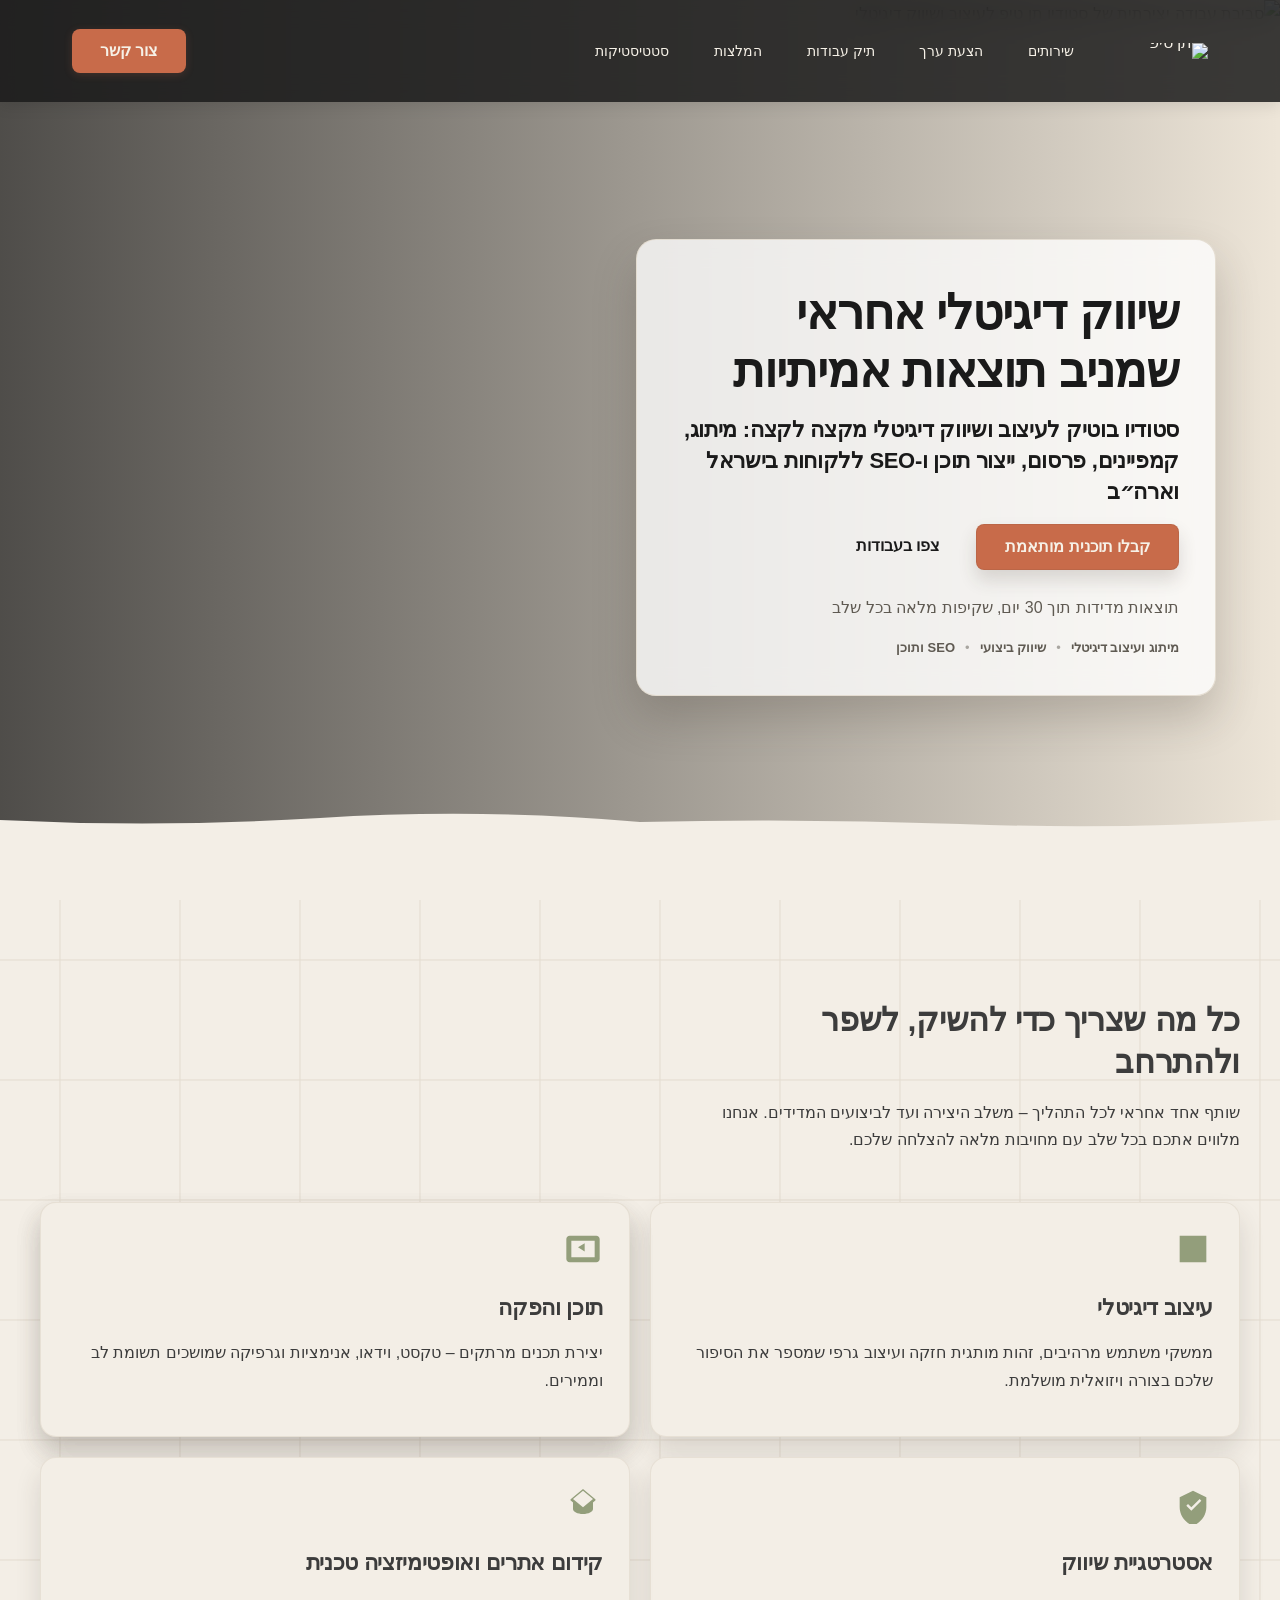
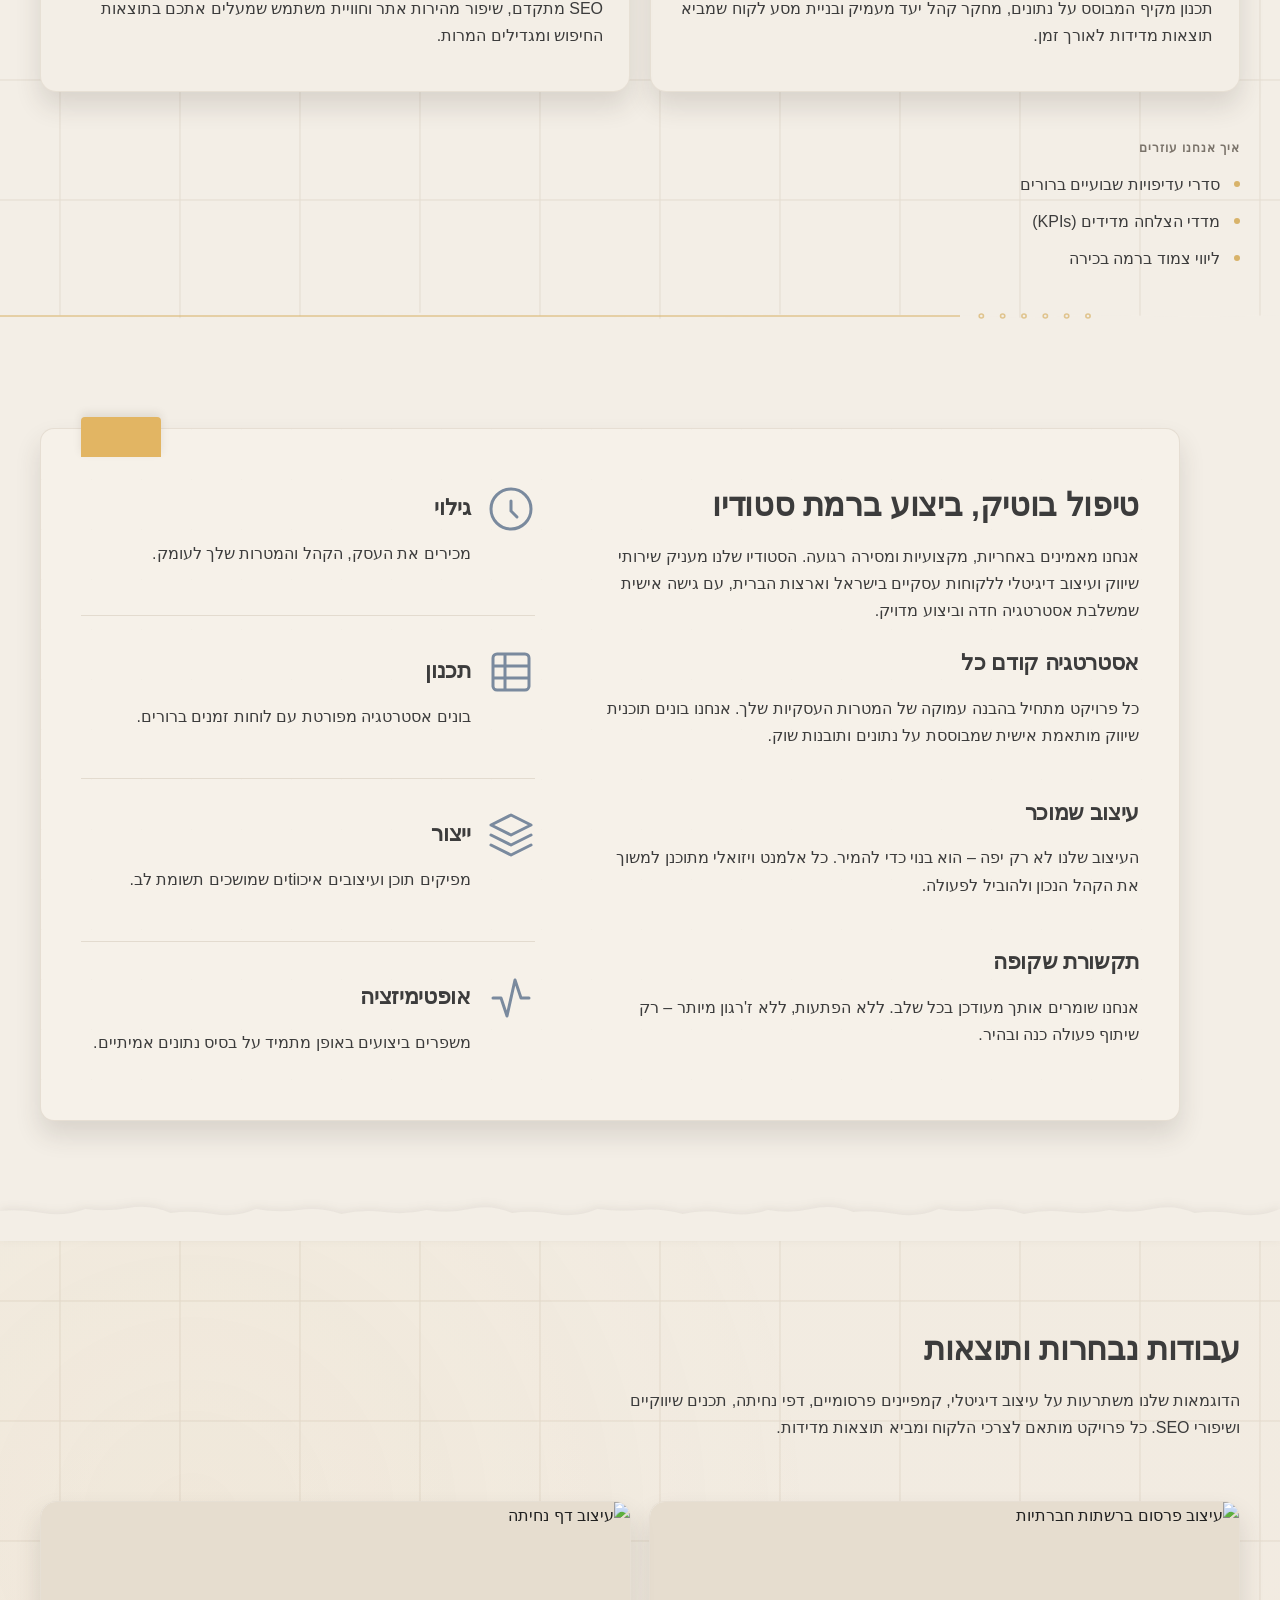
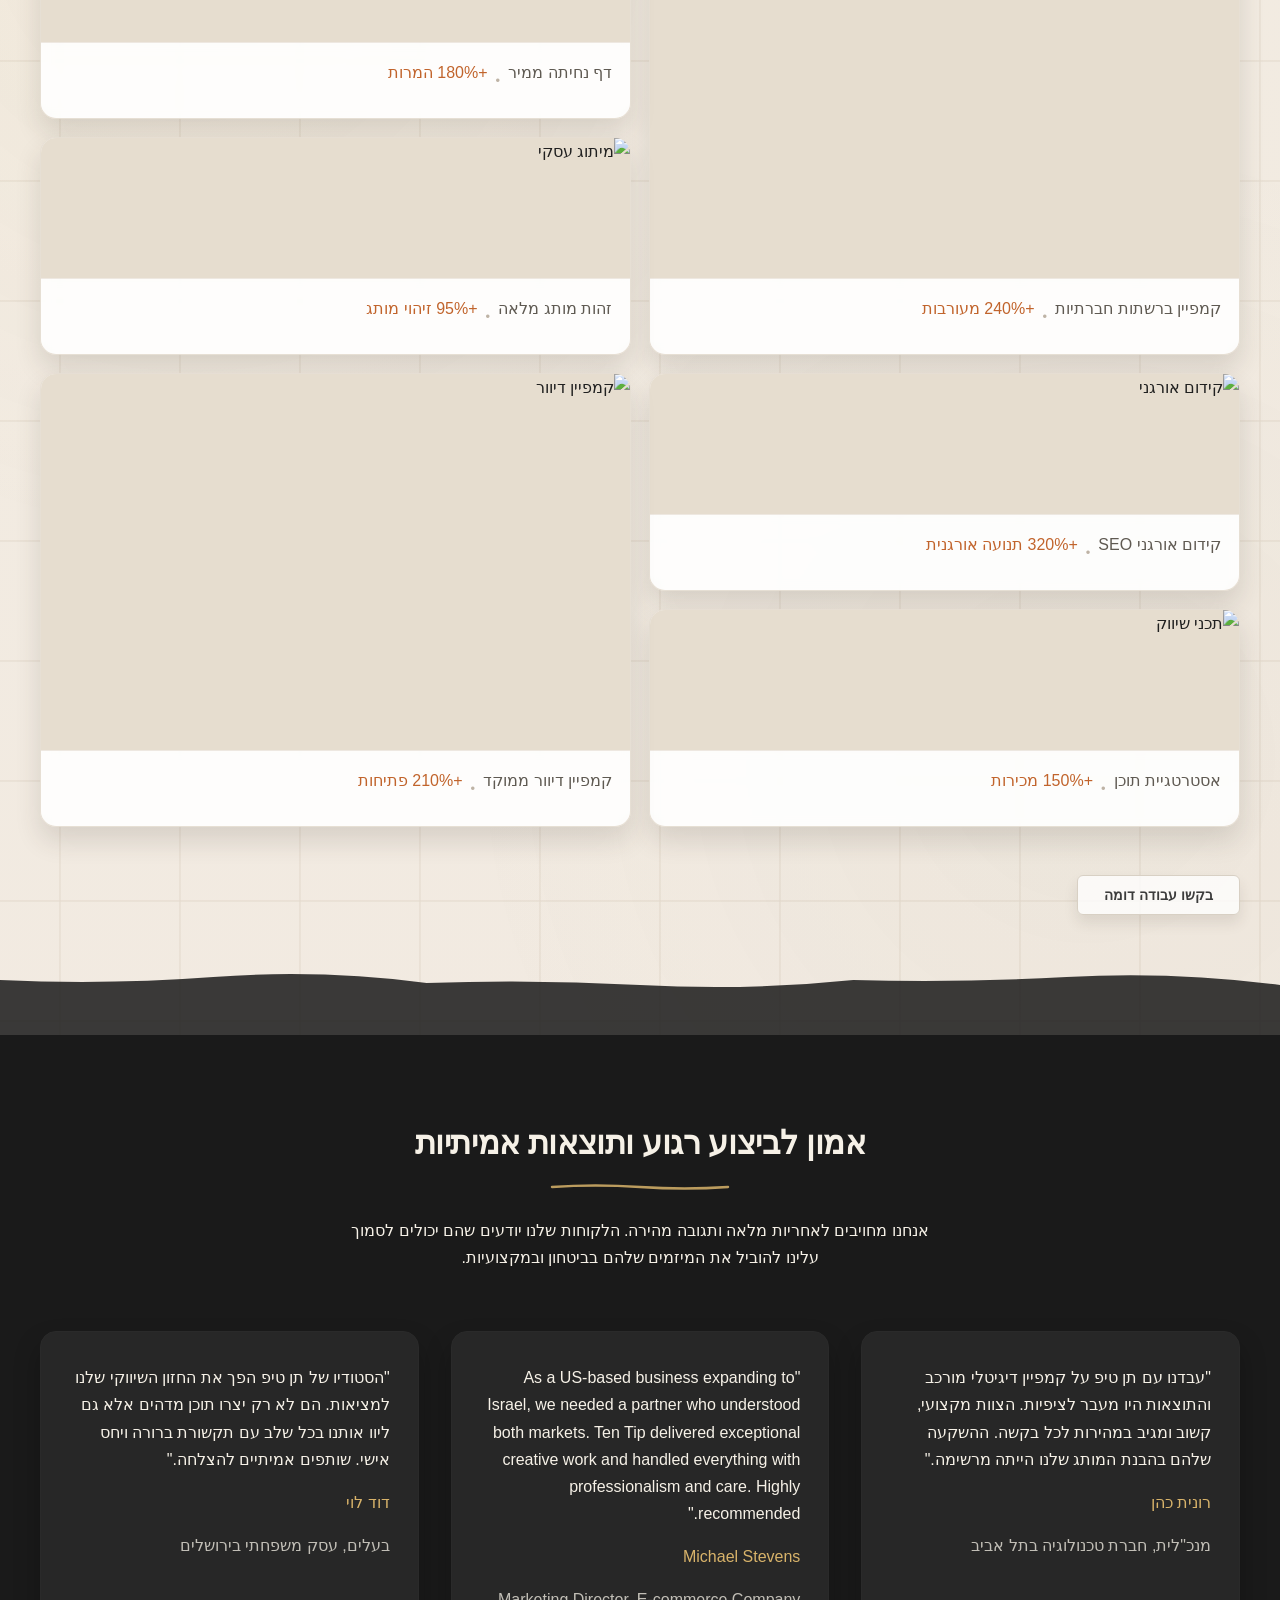
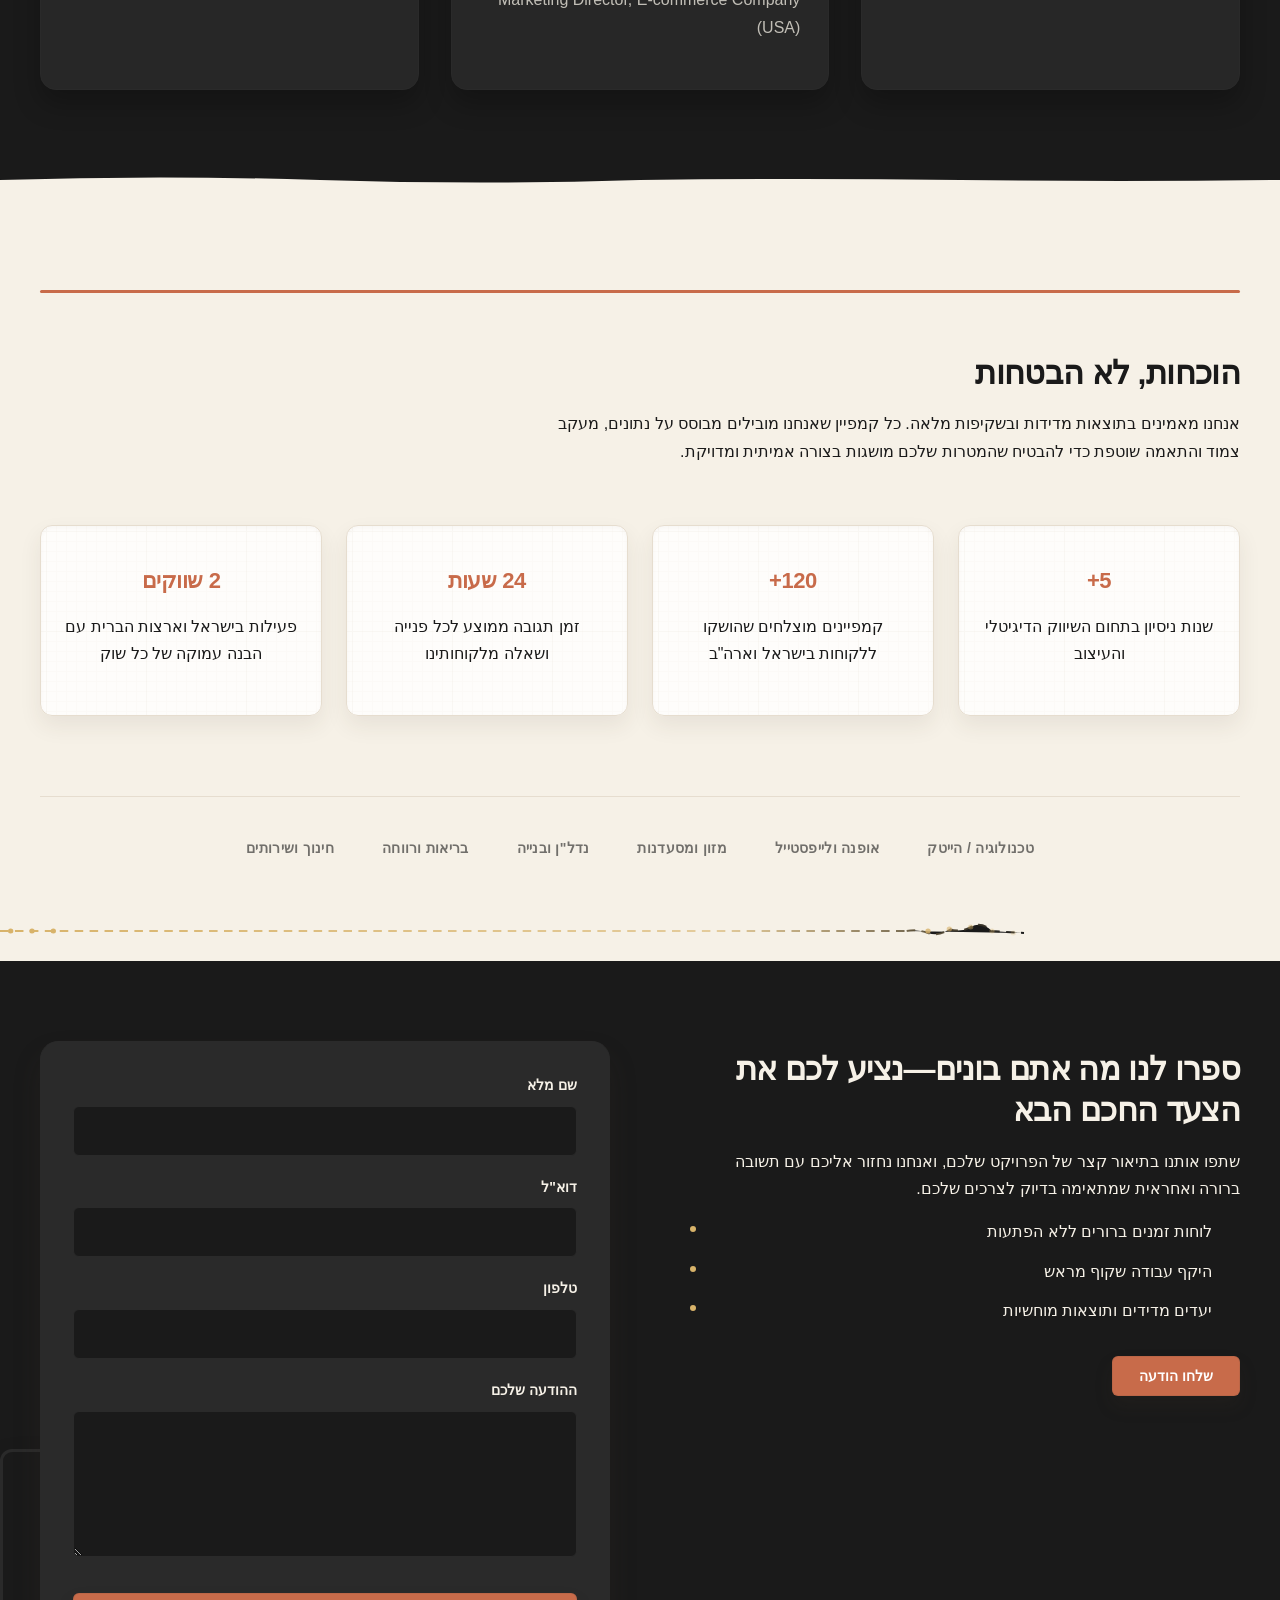
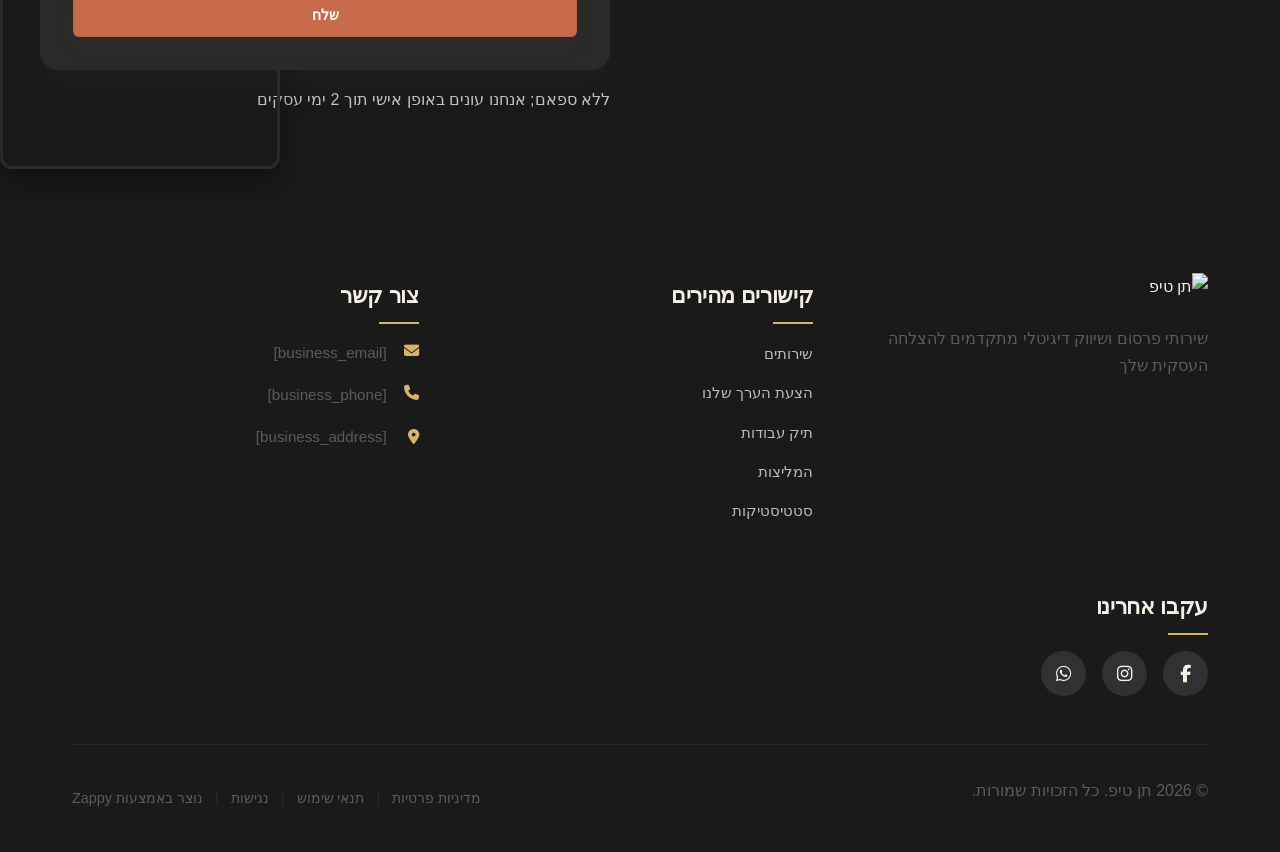
==== public/index.html @ 5956d393 "Background sync: Progressive GitHub Sync" ====
<!doctype html><html dir="rtl" lang="he"><head><meta charset="UTF-8"><meta content="width=device-width,initial-scale=1" name="viewport"><meta content="index, follow" name="robots"><title>סטודיו עיצוב ושיווק דיגיטלי שמניע תוצאות — תן טיפ</title><meta content="תן טיפ - סטודיו עיצוב דיגיטלי בישראל המתמחה בשיווק, פרסום, קידום אתרים ועיצוב גרפי לעסקים. שירותי שיווק דיגיטלי מקצועיים עם אחריות מלאה ותוצאות מדידות." name="description"><meta content="שיווק, סטודיו עיצוב דיגיטלי בישראל, שירותי שיווק דיגיטלי לעסקים קטנים, קידום אתרים ועיצוב גרפי, פרסום דיגיטלי" name="keywords"><link href="/assets/favicon.ico" rel="icon" type="image/x-icon"><link href="/assets/favicon-16x16.png" rel="icon" type="image/png" sizes="16x16"><link href="/assets/favicon-32x32.png" rel="icon" type="image/png" sizes="32x32"><link href="/assets/favicon-48x48.png" rel="icon" type="image/png" sizes="48x48"><link href="/assets/favicon-192x192.png" rel="icon" type="image/png" sizes="192x192"><link href="/assets/favicon-512x512.png" rel="icon" type="image/png" sizes="512x512"><link href="/assets/apple-touch-icon.png" rel="apple-touch-icon"><script>!function(){"use strict";var t="ea3b12aa-7a06-4016-a95c-822f41b602db",e="https://api.zappy5.com/api/analytics/track",a=18e5,n=2592e6,o=!0,i=!0,r=!0;var s=function(){var e="zappy_visitor_"+t,a=null;try{if(a=localStorage.getItem(e)){var o=JSON.parse(a),i=Date.now();if(i-o.created<n)return o.lastSeen=i,localStorage.setItem(e,JSON.stringify(o)),o.id}}catch(t){console.warn("Zappy Analytics: LocalStorage not available")}var r="zv_"+Date.now()+"_"+Math.random().toString(36).substr(2,9);try{localStorage.setItem(e,JSON.stringify({id:r,created:Date.now(),lastSeen:Date.now()}))}catch(t){}return r}(),c=function(){var e="zappy_session_"+t,n=null;try{if(n=sessionStorage.getItem(e)){var o=JSON.parse(n),i=Date.now();if(i-o.timestamp<a)return o.timestamp=i,sessionStorage.setItem(e,JSON.stringify(o)),o.id}}catch(t){console.warn("Zappy Analytics: SessionStorage not available")}var r="zs_"+Date.now()+"_"+Math.random().toString(36).substr(2,9);try{sessionStorage.setItem(e,JSON.stringify({id:r,timestamp:Date.now()}))}catch(t){}return r}();function l(a,n){n=n||{};var o={website_id:t,event_type:a,page_path:window.location.pathname,referrer:document.referrer||"direct",visitor_id:s,session_id:c,metadata:n};if(navigator.sendBeacon){var i=new Blob([JSON.stringify(o)],{type:"application/json"});navigator.sendBeacon(e,i)}else fetch(e,{method:"POST",headers:{"Content-Type":"application/json"},body:JSON.stringify(o),keepalive:!0}).catch(function(t){console.warn("Zappy Analytics: Failed to track event",t)})}o&&l("pageview",{title:document.title,url:window.location.href}),i&&document.addEventListener("click",function(t){var e=t.target;if("BUTTON"===e.tagName||e.closest("button")){var a="BUTTON"===e.tagName?e:e.closest("button");l("click",{element:"button",text:a.textContent.trim().substring(0,100),id:a.id||null,class:a.className||null})}else if("A"===e.tagName||e.closest("a")){var n="A"===e.tagName?e:e.closest("a");l("navigation",{element:"link",text:n.textContent.trim().substring(0,100),href:n.href,external:n.hostname!==window.location.hostname})}},!0),r&&document.addEventListener("submit",function(t){var e=t.target;l("form_submit",{form_id:e.id||null,form_name:e.name||null,form_action:e.action||null,form_method:e.method||"GET"})},!0);var d=Date.now();window.addEventListener("beforeunload",function(){l("page_unload",{time_on_page:Math.floor((Date.now()-d)/1e3),page_path:window.location.pathname})}),window.zappyAnalytics={track:l,getVisitorId:function(){return s},getSessionId:function(){return c}}}()</script><meta content="סטודיו עיצוב ושיווק דיגיטלי שמניע תוצאות — תן טיפ" property="og:title"><meta content="תן טיפ - סטודיו עיצוב דיגיטלי בישראל המתמחה בשיווק, פרסום, קידום אתרים ועיצוב גרפי לעסקים. שירותי שיווק דיגיטלי מקצועיים עם אחריות מלאה ותוצאות מדידות." property="og:description"><meta content="website" property="og:type"><meta content="he_IL" property="og:locale"><meta content="summary_large_image" name="twitter:card"><meta content="סטודיו עיצוב ושיווק דיגיטלי שמניע תוצאות — תן טיפ" name="twitter:title"><meta content="תן טיפ - סטודיו עיצוב דיגיטלי בישראל המתמחה בשיווק, פרסום, קידום אתרים ועיצוב גרפי לעסקים. שירותי שיווק דיגיטלי מקצועיים עם אחריות מלאה ותוצאות מדידות." name="twitter:description"><link href="https://cdnjs.cloudflare.com/ajax/libs/font-awesome/6.4.0/css/all.min.css" rel="stylesheet"><link href="/assets/favicon.ico" rel="icon" type="image/x-icon"><link href="/assets/favicon-16x16.png" rel="icon" type="image/png" sizes="16x16"><link href="/assets/favicon-32x32.png" rel="icon" type="image/png" sizes="32x32"><link href="/assets/favicon-48x48.png" rel="icon" type="image/png" sizes="48x48"><link href="/assets/favicon-192x192.png" rel="icon" type="image/png" sizes="192x192"><link href="/assets/favicon-512x512.png" rel="icon" type="image/png" sizes="512x512"><link href="/assets/apple-touch-icon.png" rel="apple-touch-icon"><link href="https://cdn.jsdelivr.net/npm/vanilla-cookieconsent@3/dist/cookieconsent.css" rel="stylesheet"><script src="https://cdn.jsdelivr.net/npm/vanilla-cookieconsent@3/dist/cookieconsent.umd.js"></script><script src="https://cdn.jsdelivr.net/gh/mickidum/acc_toolbar/acctoolbar/acctoolbar.min.js"></script><link href="/styles.css" rel="stylesheet"><style id="zappy-dropdown-submenu-styles">#navMenu li:has(.sub-menu),.nav-menu li:has(.sub-menu),.navbar li:has(.sub-menu),nav li:has(.sub-menu){position:relative}#navMenu .sub-menu,.nav-menu .sub-menu,.navbar .sub-menu,nav .sub-menu{display:block!important;position:absolute!important;top:100%;left:0;min-width:220px;background:#fff;border-radius:8px;box-shadow:0 8px 25px rgba(0,0,0,.15);padding:8px 0;opacity:0;visibility:hidden;transform:translateY(10px);transition:all .3s ease;z-index:1000;list-style:none;pointer-events:none}#navMenu li:hover>.sub-menu,.nav-menu li:hover>.sub-menu,.navbar li:hover>.sub-menu,nav li:hover>.sub-menu{opacity:1!important;visibility:visible!important;transform:translateY(0)!important;pointer-events:auto!important}.sub-menu li{list-style:none;margin:0;padding:0}.sub-menu a{display:block!important;padding:10px 16px!important;color:var(--text-dark,#333)!important;font-weight:500;text-decoration:none;white-space:nowrap;transition:background-color .2s}.sub-menu a:hover{background-color:#f5f5f5}[dir=rtl] .nav-menu .sub-menu,[dir=rtl] .navbar .sub-menu,[dir=rtl] nav .sub-menu,html[lang=ar] .nav-menu .sub-menu,html[lang=ar] .navbar .sub-menu,html[lang=ar] nav .sub-menu,html[lang=he] .nav-menu .sub-menu,html[lang=he] .navbar .sub-menu,html[lang=he] nav .sub-menu{left:auto!important;right:0!important}.sub-menu:empty,.sub-menu:not(:has(li)),.sub-menu:not(:has(li:not(.zappy-hidden-menu-item))){display:none!important;opacity:0!important;visibility:hidden!important;pointer-events:none!important}li:has(.menu-group-title):hover>.sub-menu{opacity:1!important;visibility:visible!important;transform:translateY(0)!important;pointer-events:auto!important}#navMenu>li>.menu-group-title,.nav-menu>li>.menu-group-title{display:inline-block;padding:.5rem 1rem;cursor:default;user-select:none}@media (max-width:768px){#navMenu .sub-menu,.nav-menu .sub-menu,.navbar .sub-menu,nav .sub-menu{position:static!important;transform:none!important;box-shadow:none!important;background:0 0!important;max-height:0;overflow:hidden;opacity:0;visibility:hidden;transition:max-height .3s ease,opacity .3s ease;padding:0!important;border-radius:0!important}.sub-menu.mobile-expanded{max-height:500px!important;opacity:1!important;visibility:visible!important;padding:8px 0 8px 16px!important}[dir=rtl] .sub-menu.mobile-expanded,html[lang=he] .sub-menu.mobile-expanded{padding:8px 16px 8px 0!important}#navMenu li:hover>.sub-menu,.nav-menu li:hover>.sub-menu,.navbar li:hover>.sub-menu,nav li:hover>.sub-menu{opacity:0;visibility:hidden;pointer-events:none}#navMenu li>.sub-menu.mobile-expanded,.nav-menu li>.sub-menu.mobile-expanded,.navbar li>.sub-menu.mobile-expanded,nav li>.sub-menu.mobile-expanded{opacity:1!important;visibility:visible!important;pointer-events:auto!important}#navMenu li:has(.sub-menu),.nav-menu li:has(.sub-menu),.navbar li:has(.sub-menu),nav li:has(.sub-menu){display:flex!important;flex-wrap:wrap!important;align-items:center!important;position:relative!important;min-height:44px!important}#navMenu li:has(.sub-menu)>a,.nav-menu li:has(.sub-menu)>a,.navbar li:has(.sub-menu)>a,nav li:has(.sub-menu)>a{flex:1!important;min-width:0!important}#navMenu li:has(.sub-menu)>.menu-group-title,.nav-menu li:has(.sub-menu)>.menu-group-title,.navbar li:has(.sub-menu)>.menu-group-title,nav li:has(.sub-menu)>.menu-group-title{flex:1!important;min-width:0!important;padding:0!important;line-height:inherit!important}#navMenu li:has(.sub-menu)>.sub-menu,.nav-menu li:has(.sub-menu)>.sub-menu,.navbar li:has(.sub-menu)>.sub-menu,nav li:has(.sub-menu)>.sub-menu{flex-basis:100%!important;width:100%!important}#navMenu li:has(.sub-menu)>a [class*=arrow],#navMenu li:has(.sub-menu)>a [class*=chevron],.nav-menu li:has(.sub-menu)>a .fa-angle-down,.nav-menu li:has(.sub-menu)>a .fa-chevron-down,.nav-menu li:has(.sub-menu)>a [class*=arrow],.nav-menu li:has(.sub-menu)>a [class*=chevron],nav li:has(.sub-menu)>a [class*=arrow],nav li:has(.sub-menu)>a [class*=chevron]{display:none!important;visibility:hidden!important}.mobile-submenu-toggle{display:flex!important;align-items:center!important;justify-content:center!important;width:44px!important;height:auto!important;background:0 0!important;border:none!important;cursor:pointer!important;color:var(--text-light)!important;position:static!important;flex-shrink:0!important;align-self:stretch!important;z-index:2!important;padding:0!important;margin:0!important}.mobile-submenu-toggle::after{content:''!important;width:0!important;height:0!important;border-left:6px solid transparent!important;border-right:6px solid transparent!important;border-top:7px solid currentColor!important;transition:transform .3s ease!important}.mobile-submenu-toggle.expanded::after{transform:rotate(180deg)!important}.sub-menu a{padding:10px 0!important;display:block!important;color:var(--text-light)!important}.navbar .sub-menu li a,.zappy-products-dropdown .sub-menu a,nav.navbar .sub-menu li a{color:var(--text-light)!important}}@media (min-width:769px){.mobile-submenu-toggle{display:none!important}}</style><style id="mobile-lang-menu-deployed-css">@media (max-width:768px){.lang-switcher,.nav-container .lang-switcher,.nav-cta-container .lang-switcher,.nav-ecommerce-icons .lang-switcher,.nav-icons-left .lang-switcher,.navbar .lang-switcher,.navbar .nav-cta-container .lang-switcher{display:none!important}.mobile-lang-menu{width:100%;border-top:1px solid rgba(128,128,128,.2);padding:8px 0 0 0;margin-top:8px}.mobile-lang-toggle{display:flex!important;align-items:center;justify-content:space-between;width:100%;padding:12px 16px;background:0 0;border:none;cursor:pointer;font-size:15px;color:inherit;font-family:inherit}.mobile-lang-toggle::after{content:'';display:inline-block;width:8px;height:8px;border-right:2px solid currentColor;border-bottom:2px solid currentColor;transform:rotate(45deg);transition:transform .3s ease;margin-left:8px}.mobile-lang-toggle.expanded::after{transform:rotate(-135deg)}.mobile-lang-options{max-height:0;overflow:hidden;transition:max-height .3s ease}.mobile-lang-options.expanded{max-height:300px}.mobile-lang-option{display:flex!important;align-items:center;gap:10px;padding:10px 24px;text-decoration:none;color:inherit;font-size:14px;font-family:inherit}.mobile-lang-option:hover{background:rgba(128,128,128,.1)}.mobile-lang-option.active{font-weight:600;opacity:.7;pointer-events:none}.mobile-lang-option img{width:20px;height:20px;border-radius:50%}}@media (min-width:769px){.mobile-lang-menu{display:none!important}}</style><style id="zappy-widget-visibility">#mic-access-tool-box,#mic-access-tool-general-button,#mic-init-access-tool #mic-access-tool-box,#mic-init-access-tool #mic-access-tool-general-button,#mic-init-access-tool .mic-access-tool-general-button,._access-icon,._access-menu,.mic-access-tool-box,.mic-access-tool-general-button,div[id*=mic-access-tool-box]{display:none!important;visibility:hidden!important;opacity:0!important;pointer-events:none!important}</style></head><body><nav class="navbar" dir="rtl"><button class="mobile-toggle" aria-label="Menu" id="mobileToggle"><svg viewbox="0 0 24 24" class="hamburger-icon" height="24" width="24" fill="none"><path d="M3 12h18M3 6h18M3 18h18" stroke="currentColor" stroke-width="2" stroke-linecap="round"></path></svg><svg viewbox="0 0 24 24" class="close-icon" height="24" width="24" fill="none" style="display:none"><path d="M18 6L6 18M6 6l12 12" stroke="currentColor" stroke-width="2" stroke-linecap="round"></path></svg></button><button class="phone-header-btn" aria-label="Call" data-phone="[business_phone]"><svg viewbox="0 0 24 24" width="20" height="20" fill="currentColor"><path d="M22 16.92v3a2 2 0 0 1-2.18 2 19.79 19.79 0 0 1-8.63-3.07 19.5 19.5 0 0 1-6-6 19.79 19.79 0 0 1-3.07-8.67A2 2 0 0 1 4.11 2h3a2 2 0 0 1 2 1.72 12.84 12.84 0 0 0 .7 2.81 2 2 0 0 1-.45 2.11L8.09 9.91a16 16 0 0 0 6 6l1.27-1.27a2 2 0 0 1 2.11-.45 12.84 12.84 0 0 0 2.81.7A2 2 0 0 1 22 16.92z"></path></svg></button><div class="nav-container"><div class="nav-right-group"><div class="nav-brand"><a href="/" class="logo-link"><img alt="תן טיפ" src="/assets/logo.webp" class="logo"></a></div><ul class="nav-menu" id="navMenu"><li><a href="#services">שירותים</a></li><li><a href="#value-proposition">הצעת ערך</a></li><li><a href="#portfolio">תיק עבודות</a></li><li><a href="#testimonials">המלצות</a></li><li><a href="#stats">סטטיסטיקות</a></li></ul></div><div class="nav-cta-container"><a href="#cta" class="nav-cta-btn">צור קשר</a></div></div></nav><script>window.addEventListener("load",function(){const e=document.querySelector(".navbar, nav, header");if(!e)return void console.log("[Navbar] Navbar element not found");let t=document.getElementById("mobileToggle")||document.querySelector(".mobile-toggle")||document.querySelector(".hamburger")||document.querySelector(".hamburger-menu")||document.querySelector(".menu-toggle")||document.querySelector(".burger-menu")||document.querySelector('[aria-label="Menu"]')||document.querySelector('[aria-label="תפריט"]');const o=document.querySelector(".phone-header-btn"),n=window.getComputedStyle(e);let r=n.backgroundColor;if(console.log("[Navbar] Initial navbar background:",r),"transparent"===r||"rgba(0, 0, 0, 0)"===r||r.startsWith("rgba")&&r.includes(", 0)")){const e=n.backgroundImage;if(e&&"none"!==e)console.log("[Navbar] Navbar has background image/gradient, using dark text"),r="rgb(240, 240, 240)";else{const e=window.getComputedStyle(document.body).backgroundColor;console.log("[Navbar] Navbar transparent, using body background:",e),r=e}}const i=r.match(/\d+/g);if(i&&i.length>=3){const e=(.299*parseInt(i[0])+.587*parseInt(i[1])+.114*parseInt(i[2]))/255;console.log("[Navbar] Mobile button colors preserved from Claude CSS (luminance:",e.toFixed(2)+")");const n=document.createElement("style");n.id="zappy-mobile-nav-fix";document.documentElement.lang;document.documentElement.dir,n.textContent='\n        /* Hide mobile buttons on desktop, show only on mobile */\n        @media (min-width: 769px) {\n          .mobile-toggle,\n          .phone-header-btn {\n            display: none !important;\n          }\n        }\n        \n        /* Show and position mobile buttons correctly on mobile */\n        @media (max-width: 768px) {\n          .mobile-toggle,\n          .phone-header-btn {\n            position: absolute !important;\n            top: 50% !important;\n            transform: translateY(-50%) !important;\n            z-index: 1001 !important;\n            display: flex !important;\n            align-items: center !important;\n            justify-content: center !important;\n            width: 36px !important;\n            height: 36px !important;\n            border-radius: 50% !important;\n            border: none !important;\n            cursor: pointer !important;\n            padding: 6px !important;\n            background: none !important;\n            color: var(--nav-text, var(--text-light)) !important;\n          }\n          \n          /* LTR positioning (default): hamburger LEFT, phone RIGHT */\n          html:not([dir="rtl"]):not([lang="he"]):not([lang="ar"]) .mobile-toggle,\n          html[dir="ltr"] .mobile-toggle {\n            left: 12px !important;\n            right: auto !important;\n          }\n          html:not([dir="rtl"]):not([lang="he"]):not([lang="ar"]) .phone-header-btn,\n          html[dir="ltr"] .phone-header-btn {\n            right: 12px !important;\n            left: auto !important;\n          }\n          \n          /* RTL positioning: hamburger RIGHT, phone LEFT */\n          html[dir="rtl"] .mobile-toggle,\n          html[lang="he"] .mobile-toggle,\n          html[lang="ar"] .mobile-toggle {\n            right: 12px !important;\n            left: auto !important;\n          }\n          html[dir="rtl"] .phone-header-btn,\n          html[lang="he"] .phone-header-btn,\n          html[lang="ar"] .phone-header-btn {\n            left: 12px !important;\n            right: auto !important;\n          }\n          \n          /* CRITICAL: Ensure nav-container has min-height on mobile */\n          /* All children are positioned absolutely/fixed on mobile, so height:auto collapses to 0 */\n          .nav-container {\n            min-height: 70px !important;\n            position: relative !important;\n          }\n          \n          /* Ensure SVG icons are properly sized and inherit color */\n          .mobile-toggle svg,\n          .phone-header-btn svg {\n            width: 24px !important;\n            height: 24px !important;\n            /* Don\'t force display - let JavaScript control hamburger/close toggle */\n          }\n          \n          /* Reset nav-cta-container on mobile - remove desktop box-shadow/padding */\n          /* that creates a visible ghost box when CTA button is hidden */\n          .nav-cta-container {\n            box-shadow: none !important;\n            padding: 0 !important;\n          }\n          \n          /* Hide nav-cta-container entirely on mobile when there\'s no lang-switcher */\n          /* (only the CTA button is inside, and it\'s hidden on mobile) */\n          .nav-cta-container:not(:has(.lang-switcher)) {\n            display: none !important;\n          }\n          \n          /* CRITICAL: Prevent hero image fade gradient from bleeding over headline text */\n          /* The .image-fade-gradient has bottom: -30px (extends below parent) */\n          /* On mobile stacked layout, this overlaps the h1 text below the image */\n          .hero-image-column {\n            overflow: hidden !important;\n          }\n          .image-fade-gradient {\n            bottom: 0 !important;\n          }\n          \n          /* Hide desktop language switcher on mobile - hamburger menu handles it */\n          /* High specificity to override stored CSS */\n          .lang-switcher,\n          .nav-cta-container .lang-switcher,\n          .nav-container .lang-switcher,\n          .navbar .lang-switcher,\n          .navbar .nav-cta-container .lang-switcher {\n            display: none !important;\n          }\n        }\n      ';const r=document.getElementById("zappy-mobile-nav-fix");r&&r.remove(),document.head.appendChild(n),console.log("[Navbar] Critical CSS injected for mobile nav positioning");const l=window.innerWidth<=768;if(t){const e=t.querySelector(".hamburger-icon"),o=t.querySelector(".close-icon");e&&(e.style.setProperty("width","24px","important"),e.style.setProperty("height","24px","important"),e.style.setProperty("display","block","important")),o&&(o.style.setProperty("width","24px","important"),o.style.setProperty("height","24px","important"),o.style.setProperty("display","none","important")),l?(t.style.setProperty("position","absolute","important"),t.style.setProperty("top","50%","important"),t.style.setProperty("transform","translateY(-50%)","important"),t.style.setProperty("z-index","1001","important"),t.style.removeProperty("left"),t.style.removeProperty("right"),console.log("[Navbar] Mobile toggle positioning applied (mobile viewport)")):(t.style.removeProperty("position"),t.style.removeProperty("top"),t.style.removeProperty("transform"),t.style.removeProperty("z-index"),t.style.removeProperty("left"),t.style.removeProperty("right"),console.log("[Navbar] Desktop viewport - cleared mobile toggle inline positioning"))}if(o){const e=o.querySelector("svg");e&&(e.style.width="24px",e.style.height="24px",e.setAttribute("width","24"),e.setAttribute("height","24")),l?(o.style.setProperty("position","absolute","important"),o.style.setProperty("top","50%","important"),o.style.setProperty("transform","translateY(-50%)","important"),o.style.setProperty("z-index","1001","important"),o.style.removeProperty("left"),o.style.removeProperty("right"),console.log("[Navbar] Phone button positioning applied (mobile viewport)")):(o.style.removeProperty("position"),o.style.removeProperty("top"),o.style.removeProperty("transform"),o.style.removeProperty("z-index"),o.style.removeProperty("left"),o.style.removeProperty("right"),console.log("[Navbar] Desktop viewport - cleared phone button inline positioning"))}}else console.log("[Navbar] Could not parse background color:",r);t=document.getElementById("mobileToggle")||document.querySelector(".mobile-toggle")||document.querySelector(".hamburger")||document.querySelector(".hamburger-menu")||document.querySelector(".menu-toggle")||document.querySelector(".burger-menu")||document.querySelector('[aria-label="Menu"]')||document.querySelector('[aria-label="תפריט"]');const l=document.getElementById("navMenu")||document.querySelector(".nav-menu")||document.querySelector(".nav-links")||document.querySelector("nav ul:not(.submenu)");if(!t||!l)return void console.log("[Navbar] Mobile toggle or menu not found:",{toggle:!!t,menu:!!l});l.id||(l.id="navMenu"),console.log("[Navbar] Initializing mobile menu...");const a=t.cloneNode(!0);t.parentNode.replaceChild(a,t),a.addEventListener("click",function(e){e.preventDefault(),e.stopPropagation();const t=this.querySelector(".hamburger-icon"),o=this.querySelector(".close-icon");l.classList.contains("active")?(l.classList.remove("active"),t&&t.style.setProperty("display","block","important"),o&&o.style.setProperty("display","none","important"),document.body.style.overflow="",console.log("[Navbar] Menu closed")):(l.classList.add("active"),t&&t.style.setProperty("display","none","important"),o&&o.style.setProperty("display","block","important"),document.body.style.overflow="hidden",console.log("[Navbar] Menu opened"))}),l.querySelectorAll("a").forEach(function(e){e.addEventListener("click",function(){if("#"===this.getAttribute("href"))return;const e=a.querySelector(".hamburger-icon"),t=a.querySelector(".close-icon");l.classList.remove("active"),e&&e.style.setProperty("display","block","important"),t&&t.style.setProperty("display","none","important"),document.body.style.overflow="",console.log("[Navbar] Menu closed (link clicked)")})});var s=l.querySelectorAll(".dropdown-toggle");s.forEach(function(e){e.addEventListener("click",function(e){e.preventDefault(),e.stopPropagation();var t=this.closest(".nav-dropdown");t&&(t.parentNode.querySelectorAll(".nav-dropdown.open").forEach(function(e){e!==t&&e.classList.remove("open")}),t.classList.toggle("open"),console.log("[Navbar] Dropdown toggled:",t.classList.contains("open")?"open":"closed"))})}),document.addEventListener("click",function(e){e.target.closest(".nav-dropdown")||document.querySelectorAll(".nav-dropdown.open").forEach(function(e){e.classList.remove("open")})}),console.log("[Navbar] Dropdown handlers initialized for "+s.length+" dropdowns"),o&&o.addEventListener("click",function(){const e=document.querySelectorAll('a[href^="tel:"]'),t=e.length>0?e[0].getAttribute("href").replace("tel:",""):"[business_phone]";window.location.href="tel:"+t,console.log("[Navbar] Phone button clicked")}),console.log("[Navbar] Mobile menu initialized successfully");const p=function(){const e=document.querySelector(".whatsapp-float");e&&(window.innerWidth>=769?(e.style.setProperty("display","none","important"),e.style.setProperty("visibility","hidden","important"),e.style.setProperty("opacity","0","important"),e.style.setProperty("pointer-events","none","important"),console.log("[WhatsApp] Button hidden on desktop")):(e.style.removeProperty("display"),e.style.removeProperty("visibility"),e.style.removeProperty("opacity"),e.style.removeProperty("pointer-events"),console.log("[WhatsApp] Button visible on mobile")))};let c;p(),window.addEventListener("resize",function(){clearTimeout(c),c=setTimeout(p,100)})})</script><main><section class="index-hero-section" data-layout-spec="בית-hero" id="hero" data-hero-type="fullscreen-scrim"><div class="index-hero-section__bg-wrapper"><img alt="סביבת עבודה יצירתית של סטודיו תן טיפ לעיצוב ושיווק דיגיטלי" src="/assets/site-index-hero-bg.webp" data-context="Warm, inviting workspace scene for a digital marketing and design studio. Show a modern, minimalist desk setup with a laptop displaying colorful design work, a notebook with sketches, a coffee cup, and soft natural lighting. Warm tones (terracotta, cream, gold accents), subtle film grain texture. The scene should feel creative, professional, and human-centered. Focus on craftsmanship and attention to detail. Soft shadows, cozy atmosphere, shot from a slightly elevated angle. Color palette: warm beige, terracotta, soft gold, cream whites." data-placeholder="index-hero-bg" height="1080" width="1920" class="index-hero-section__bg-image" data-hero-bg="true"><div class="index-hero-section__scrim" aria-hidden="true"></div></div><div class="index-hero-section__content-wrapper"><div class="index-hero-section__overlay-card"><h1 class="index-hero-section__title">שיווק דיגיטלי אחראי<br>שמניב תוצאות אמיתיות</h1><h3 class="index-hero-section__subtitle">סטודיו בוטיק לעיצוב ושיווק דיגיטלי מקצה לקצה: מיתוג, קמפיינים, פרסום, ייצור תוכן ו-SEO ללקוחות בישראל וארה״ב</h3><div class="index-hero-section__cta-row"><a href="#contact-form" class="index-hero-section__btn-primary">קבלו תוכנית מותאמת</a><a href="#portfolio" class="index-hero-section__btn-secondary">צפו בעבודות</a></div><p class="index-hero-section__reassurance">תוצאות מדידות תוך 30 יום, שקיפות מלאה בכל שלב</p><div class="index-hero-section__service-tags"><span class="index-hero-section__tag">מיתוג ועיצוב דיגיטלי</span><span class="index-hero-section__tag-separator">•</span><span class="index-hero-section__tag">שיווק ביצועי</span><span class="index-hero-section__tag-separator">•</span><span class="index-hero-section__tag">SEO ותוכן</span></div></div></div><div class="index-hero-section__divider-wrapper"><svg viewbox="0 0 1200 100" xmlns="http://www.w3.org/2000/svg" aria-hidden="true" data-no-icon-edit="true" preserveaspectratio="none"><path d="M0,100 L0,20 Q150,28 300,18 T600,22 Q750,18 900,24 T1200,20 L1200,100 Z" fill="#F3EEE6"></path></svg></div></section><section class="index-services-section" data-layout-spec="בית-services" id="services"><div class="index-services-section__container"><div class="index-services-section__header"><h2 class="index-services-section__title">כל מה שצריך כדי להשיק, לשפר ולהתרחב</h2><p class="index-services-section__intro">שותף אחד אחראי לכל התהליך – משלב היצירה ועד לביצועים המדידים. אנחנו מלווים אתכם בכל שלב עם מחויבות מלאה להצלחה שלכם.</p></div><div class="index-services-section__grid"><div class="index-services-section__card index-services-section__card--large"><div class="index-services-section__card-content"><svg viewbox="0 0 48 48" xmlns="http://www.w3.org/2000/svg" class="index-services-section__icon" data-element-type="icon" data-icon-type="svg" height="40" width="40"><path d="M8 8h32v32H8z M16 16h16v16H16z M20 20h8v8h-8z" fill="currentColor"></path></svg><h3 class="index-services-section__card-title">עיצוב דיגיטלי</h3><p class="index-services-section__card-text">ממשקי משתמש מרהיבים, זהות מותגית חזקה ועיצוב גרפי שמספר את הסיפור שלכם בצורה ויזואלית מושלמת.</p></div></div><div class="index-services-section__card index-services-section__card--large"><div class="index-services-section__card-content"><svg viewbox="0 0 48 48" xmlns="http://www.w3.org/2000/svg" class="index-services-section__icon" data-element-type="icon" data-icon-type="svg" height="40" width="40"><path d="M24 8L8 16v12c0 10 7 19 16 22 9-3 16-12 16-22V16L24 8zm-2 24l-6-6 2-2 4 4 10-10 2 2-12 12z" fill="currentColor"></path></svg><h3 class="index-services-section__card-title">אסטרטגיית שיווק</h3><p class="index-services-section__card-text">תכנון מקיף המבוסס על נתונים, מחקר קהל יעד מעמיק ובניית מסע לקוח שמביא תוצאות מדידות לאורך זמן.</p></div></div><div class="index-services-section__card index-services-section__card--small"><div class="index-services-section__card-content"><svg viewbox="0 0 48 48" xmlns="http://www.w3.org/2000/svg" class="index-services-section__icon" data-element-type="icon" data-icon-type="svg" height="40" width="40"><path d="M38 18h-8V8H18v10h-8l14 16 14-16zM10 38v4h28v-4H10z" fill="currentColor"></path></svg><h3 class="index-services-section__card-title">פרסום ממומן</h3><p class="index-services-section__card-text">קמפיינים ממוקדים בפייסבוק, אינסטגרם וגוגל עם אופטימיזציה מתמדת למקסום ROI.</p></div></div><div class="index-services-section__card index-services-section__card--small"><div class="index-services-section__card-content"><svg viewbox="0 0 48 48" xmlns="http://www.w3.org/2000/svg" class="index-services-section__icon" data-element-type="icon" data-icon-type="svg" height="40" width="40"><path d="M40 8H8c-2.2 0-4 1.8-4 4v24c0 2.2 1.8 4 4 4h32c2.2 0 4-1.8 4-4V12c0-2.2-1.8-4-4-4zm-2 26H10V14h28v20z M18 22l8-5v10l-8-5z" fill="currentColor"></path></svg><h3 class="index-services-section__card-title">תוכן והפקה</h3><p class="index-services-section__card-text">יצירת תכנים מרתקים – טקסט, וידאו, אנימציות וגרפיקה שמושכים תשומת לב וממירים.</p></div></div><div class="index-services-section__card index-services-section__card--small index-services-section__card--span"><div class="index-services-section__card-content"><svg viewbox="0 0 48 48" xmlns="http://www.w3.org/2000/svg" class="index-services-section__icon" data-element-type="icon" data-icon-type="svg" height="40" width="40"><path d="M38.8 18.4L24 6 9.2 18.4c-.4.4-.4 1 0 1.4l14.8 12.4 14.8-12.4c.4-.4.4-1 0-1.4zM24 28L12 18l12-10 12 10-12 10zm0 4l-12-10v8c0 3.3 5.4 6 12 6s12-2.7 12-6v-8L24 32z" fill="currentColor"></path></svg><h3 class="index-services-section__card-title">קידום אתרים ואופטימיזציה טכנית</h3><p class="index-services-section__card-text">SEO מתקדם, שיפור מהירות אתר וחוויית משתמש שמעלים אתכם בתוצאות החיפוש ומגדילים המרות.</p></div></div></div><div class="index-services-section__footer"><h4 class="index-services-section__footer-title">איך אנחנו עוזרים</h4><ul class="index-services-section__footer-list"><li class="index-services-section__footer-item">סדרי עדיפויות שבועיים ברורים</li><li class="index-services-section__footer-item">מדדי הצלחה מדידים (KPIs)</li><li class="index-services-section__footer-item">ליווי צמוד ברמה בכירה</li></ul></div></div><div class="index-services-section__divider-wrapper"><svg viewbox="0 0 1200 60" xmlns="http://www.w3.org/2000/svg" aria-hidden="true" data-no-icon-edit="true" preserveaspectratio="none"><path d="M0,60 L0,28 Q60,26 120,29 T240,27 Q300,30 360,26 T480,28 Q540,27 600,30 T720,26 Q780,29 840,27 T960,30 Q1020,26 1080,28 T1200,27 L1200,60 Z" fill="#F3EEE6"></path><line opacity="0.7" stroke="var(--accent)" stroke-width="1.5" x1="0" x2="900" y1="28" y2="28"></line><g fill="none" opacity="0.7" stroke="var(--accent)" stroke-width="1.5"><circle cx="920" cy="28" r="2"></circle><circle cx="940" cy="28" r="2"></circle><circle cx="960" cy="28" r="2"></circle><circle cx="980" cy="28" r="2"></circle><circle cx="1000" cy="28" r="2"></circle><circle cx="1020" cy="28" r="2"></circle></g></svg></div></section><section class="index-value-proposition-section" data-layout-spec="בית-value-proposition" id="value-proposition"><div class="value-prop-container"><div class="value-prop-panel"><div class="paper-tab"></div><div class="panel-grid"><div class="content-column"><h2>טיפול בוטיק, ביצוע ברמת סטודיו</h2><p>אנחנו מאמינים באחריות, מקצועיות ומסירה רגועה. הסטודיו שלנו מעניק שירותי שיווק ועיצוב דיגיטלי ללקוחות עסקיים בישראל וארצות הברית, עם גישה אישית שמשלבת אסטרטגיה חדה וביצוע מדויק.</p><div class="differentiators"><div class="diff-item"><h3>אסטרטגיה קודם כל</h3><p>כל פרויקט מתחיל בהבנה עמוקה של המטרות העסקיות שלך. אנחנו בונים תוכנית שיווק מותאמת אישית שמבוססת על נתונים ותובנות שוק.</p></div><div class="diff-item"><h3>עיצוב שמוכר</h3><p>העיצוב שלנו לא רק יפה – הוא בנוי כדי להמיר. כל אלמנט ויזואלי מתוכנן למשוך את הקהל הנכון ולהוביל לפעולה.</p></div><div class="diff-item"><h3>תקשורת שקופה</h3><p>אנחנו שומרים אותך מעודכן בכל שלב. ללא הפתעות, ללא ז'רגון מיותר – רק שיתוף פעולה כנה ובהיר.</p></div></div></div><div class="process-column"><div class="process-step"><svg viewbox="0 0 24 24" xmlns="http://www.w3.org/2000/svg" aria-hidden="true" data-no-icon-edit="true" class="process-icon" fill="none"><circle cx="12" cy="12" r="10" stroke="currentColor" stroke-width="1.5"></circle><path d="M12 8v5l3 3" stroke="currentColor" stroke-width="1.5" stroke-linecap="round"></path></svg><div class="process-content"><h3>גילוי</h3><p>מכירים את העסק, הקהל והמטרות שלך לעומק.</p></div></div><div class="process-step"><svg viewbox="0 0 24 24" xmlns="http://www.w3.org/2000/svg" aria-hidden="true" data-no-icon-edit="true" class="process-icon" fill="none"><rect height="18" rx="2" stroke="currentColor" stroke-width="1.5" width="18" x="3" y="3"></rect><path d="M9 3v18M3 9h18M3 15h18" stroke="currentColor" stroke-width="1.5"></path></svg><div class="process-content"><h3>תכנון</h3><p>בונים אסטרטגיה מפורטת עם לוחות זמנים ברורים.</p></div></div><div class="process-step"><svg viewbox="0 0 24 24" xmlns="http://www.w3.org/2000/svg" aria-hidden="true" data-no-icon-edit="true" class="process-icon" fill="none"><path d="M12 2L2 7l10 5 10-5-10-5z" stroke="currentColor" stroke-width="1.5" stroke-linejoin="round"></path><path d="M2 17l10 5 10-5M2 12l10 5 10-5" stroke="currentColor" stroke-width="1.5" stroke-linecap="round" stroke-linejoin="round"></path></svg><div class="process-content"><h3>ייצור</h3><p>מפיקים תוכן ועיצובים איכוtiים שמושכים תשומת לב.</p></div></div><div class="process-step"><svg viewbox="0 0 24 24" xmlns="http://www.w3.org/2000/svg" aria-hidden="true" data-no-icon-edit="true" class="process-icon" fill="none"><path d="M3 12h4l3 9 4-18 3 9h4" stroke="currentColor" stroke-width="1.5" stroke-linecap="round" stroke-linejoin="round"></path></svg><div class="process-content"><h3>אופטימיזציה</h3><p>משפרים ביצועים באופן מתמיד על בסיס נתונים אמיתיים.</p></div></div></div></div></div></div><div class="value-prop-divider-wrapper"><svg viewbox="0 0 1200 60" xmlns="http://www.w3.org/2000/svg" aria-hidden="true" data-no-icon-edit="true" preserveaspectratio="none"><path d="M0,60 L0,30 Q20,28 40,32 T80,28 Q100,31 120,27 T160,32 Q180,29 200,33 T240,28 Q260,32 280,29 T320,33 Q340,28 360,31 T400,29 Q420,33 440,28 T480,32 Q500,29 520,33 T560,28 Q580,31 600,29 T640,33 Q660,28 680,32 T720,29 Q740,33 760,28 T800,31 Q820,29 840,33 T880,28 Q900,32 920,29 T960,33 Q980,28 1000,31 T1040,29 Q1060,33 1080,28 T1120,32 Q1140,29 1160,33 T1200,28 L1200,60 Z" fill="#F3EEE6"></path></svg></div></section><section class="index-portfolio-section" data-layout-spec="בית-portfolio" id="portfolio"><div class="index-portfolio-container"><div class="index-portfolio-header"><h2>עבודות נבחרות ותוצאות</h2><p>הדוגמאות שלנו משתרעות על עיצוב דיגיטלי, קמפיינים פרסומיים, דפי נחיתה, תכנים שיווקיים ושיפורי SEO. כל פרויקט מותאם לצרכי הלקוח ומביא תוצאות מדידות.</p></div><div class="index-portfolio-grid"><article class="index-portfolio-tile index-portfolio-tile-large-1"><div class="index-portfolio-image-wrapper"><img alt="עיצוב פרסום ברשתות חברתיות" src="/assets/site-index-portfolio-image-1.webp" data-context="Modern minimalist social media ad design for a boutique Israeli business, warm earthy tones, clean typography in Hebrew, professional marketing content with soft shadows and cream background" data-placeholder="index-portfolio-image-1" height="700" width="600"></div><div class="index-portfolio-caption"><p class="index-portfolio-project-type">קמפיין ברשתות חברתיות</p><span class="index-portfolio-dot">•</span><p class="index-portfolio-result">+240% מעורבות</p></div></article><article class="index-portfolio-tile index-portfolio-tile-small-1"><div class="index-portfolio-image-wrapper"><img alt="עיצוב דף נחיתה" src="/assets/site-index-portfolio-image-2.webp" data-context="Elegant Hebrew landing page design mockup on laptop screen, warm neutral color palette, clean modern interface, boutique business aesthetic, soft lighting" data-placeholder="index-portfolio-image-2" height="300" width="400"></div><div class="index-portfolio-caption"><p class="index-portfolio-project-type">דף נחיתה ממיר</p><span class="index-portfolio-dot">•</span><p class="index-portfolio-result">+180% המרות</p></div></article><article class="index-portfolio-tile index-portfolio-tile-small-2"><div class="index-portfolio-image-wrapper"><img alt="מיתוג עסקי" src="/assets/site-index-portfolio-image-3.webp" data-context="Professional brand identity design showcase with Hebrew typography, business cards and logo variations, warm earthy color scheme, minimal and sophisticated" data-placeholder="index-portfolio-image-3" height="300" width="400"></div><div class="index-portfolio-caption"><p class="index-portfolio-project-type">זהות מותג מלאה</p><span class="index-portfolio-dot">•</span><p class="index-portfolio-result">+95% זיהוי מותג</p></div></article><article class="index-portfolio-tile index-portfolio-tile-small-3"><div class="index-portfolio-image-wrapper"><img alt="קידום אורגני" src="/assets/site-index-portfolio-image-4.webp" data-context="SEO analytics dashboard showing upward growth charts and Hebrew text, warm professional interface, clean data visualization, marketing success metrics" data-placeholder="index-portfolio-image-4" height="300" width="400"></div><div class="index-portfolio-caption"><p class="index-portfolio-project-type">קידום אורגני SEO</p><span class="index-portfolio-dot">•</span><p class="index-portfolio-result">+320% תנועה אורגנית</p></div></article><article class="index-portfolio-tile index-portfolio-tile-small-4"><div class="index-portfolio-image-wrapper"><img alt="תכני שיווק" src="/assets/site-index-portfolio-image-5.webp" data-context="Creative Hebrew content marketing materials spread on a desk, warm natural lighting, boutique design aesthetic, professional marketing collateral" data-placeholder="index-portfolio-image-5" height="300" width="400"></div><div class="index-portfolio-caption"><p class="index-portfolio-project-type">אסטרטגיית תוכן</p><span class="index-portfolio-dot">•</span><p class="index-portfolio-result">+150% מכירות</p></div></article><article class="index-portfolio-tile index-portfolio-tile-large-2"><div class="index-portfolio-image-wrapper"><img alt="קמפיין דיוור" src="/assets/site-index-portfolio-image-6.webp" data-context="Sophisticated email marketing campaign design in Hebrew, mobile and desktop views, warm color palette, professional layout with clear call-to-action buttons" data-placeholder="index-portfolio-image-6" height="700" width="600"></div><div class="index-portfolio-caption"><p class="index-portfolio-project-type">קמפיין דיוור ממוקד</p><span class="index-portfolio-dot">•</span><p class="index-portfolio-result">+210% פתיחות</p></div></article></div><div class="index-portfolio-cta-wrapper"><a href="#contact" class="btn-portfolio-cta btn-secondary">בקשו עבודה דומה</a></div></div><div class="index-portfolio-divider-wrapper"><svg viewbox="0 0 1200 100" xmlns="http://www.w3.org/2000/svg" aria-hidden="true" data-no-icon-edit="true" preserveaspectratio="none"><path d="M0,100 L0,45 Q100,50 200,42 T400,48 Q500,44 600,50 T800,45 Q900,48 1000,42 T1200,50 L1200,100 Z" fill="var(--bg-dark)" opacity="0.85"></path></svg></div></section><section class="index-testimonials-section" data-layout-spec="בית-testimonials" id="testimonials"><div class="index-testimonials-container"><div class="index-testimonials-header"><h2>אמון לביצוע רגוע ותוצאות אמיתיות</h2><svg viewbox="0 0 180 12" xmlns="http://www.w3.org/2000/svg" aria-hidden="true" data-no-icon-edit="true" class="index-testimonials-accent-stroke"><path d="M2,6 Q45,3 90,6 T178,6" fill="none" stroke="var(--accent)" stroke-width="2.5" stroke-linecap="round"></path></svg><p>אנחנו מחויבים לאחריות מלאה ותגובה מהירה. הלקוחות שלנו יודעים שהם יכולים לסמוך עלינו להוביל את המיזמים שלהם בביטחון ובמקצועיות.</p></div><div class="index-testimonials-grid"><div class="index-testimonials-card"><p class="index-testimonials-quote">"עבדנו עם תן טיפ על קמפיין דיגיטלי מורכב והתוצאות היו מעבר לציפיות. הצוות מקצועי, קשוב ומגיב במהירות לכל בקשה. ההשקעה שלהם בהבנת המותג שלנו הייתה מרשימה."</p><p class="index-testimonials-author">רונית כהן</p><p class="index-testimonials-role">מנכ"לית, חברת טכנולוגיה בתל אביב</p></div><div class="index-testimonials-card"><p class="index-testimonials-quote">"As a US-based business expanding to Israel, we needed a partner who understood both markets. Ten Tip delivered exceptional creative work and handled everything with professionalism and care. Highly recommended."</p><p class="index-testimonials-author">Michael Stevens</p><p class="index-testimonials-role">Marketing Director, E-commerce Company (USA)</p></div><div class="index-testimonials-card"><p class="index-testimonials-quote">"הסטודיו של תן טיפ הפך את החזון השיווקי שלנו למציאות. הם לא רק יצרו תוכן מדהים אלא גם ליוו אותנו בכל שלב עם תקשורת ברורה ויחס אישי. שותפים אמיתיים להצלחה."</p><p class="index-testimonials-author">דוד לוי</p><p class="index-testimonials-role">בעלים, עסק משפחתי בירושלים</p></div></div></div><div class="index-testimonials-divider-wrapper"><svg viewbox="0 0 1200 60" xmlns="http://www.w3.org/2000/svg" aria-hidden="true" data-no-icon-edit="true" preserveaspectratio="none"><path d="M0,60 L0,30 Q150,25 300,30 T600,30 Q750,28 900,30 T1200,30 L1200,60 Z" fill="var(--bg-light)"></path></svg></div></section><section class="index-stats-section" data-layout-spec="בית-stats"><div class="index-stats-section__accent-line"></div><div class="index-stats-section__container"><div class="index-stats-section__intro"><h2 class="index-stats-section__title">הוכחות, לא הבטחות</h2><p class="index-stats-section__description">אנחנו מאמינים בתוצאות מדידות ובשקיפות מלאה. כל קמפיין שאנחנו מובילים מבוסס על נתונים, מעקב צמוד והתאמה שוטפת כדי להבטיח שהמטרות שלכם מושגות בצורה אמיתית ומדויקת.</p></div><div class="index-stats-section__stats-grid"><div class="index-stats-section__stat-card"><h3 class="index-stats-section__stat-number">5+</h3><p class="index-stats-section__stat-text">שנות ניסיון בתחום השיווק הדיגיטלי והעיצוב</p></div><div class="index-stats-section__stat-card"><h3 class="index-stats-section__stat-number">120+</h3><p class="index-stats-section__stat-text">קמפיינים מוצלחים שהושקו ללקוחות בישראל וארה"ב</p></div><div class="index-stats-section__stat-card"><h3 class="index-stats-section__stat-number">24 שעות</h3><p class="index-stats-section__stat-text">זמן תגובה ממוצע לכל פנייה ושאלה מלקוחותינו</p></div><div class="index-stats-section__stat-card"><h3 class="index-stats-section__stat-number">2 שווקים</h3><p class="index-stats-section__stat-text">פעילות בישראל וארצות הברית עם הבנה עמוקה של כל שוק</p></div></div><div class="index-stats-section__trust-strip"><div class="index-stats-section__trust-item">טכנולוגיה / הייטק</div><div class="index-stats-section__trust-item">אופנה ולייפסטייל</div><div class="index-stats-section__trust-item">מזון ומסעדנות</div><div class="index-stats-section__trust-item">נדל"ן ובנייה</div><div class="index-stats-section__trust-item">בריאות ורווחה</div><div class="index-stats-section__trust-item">חינוך ושירותים</div></div></div><div class="index-stats-section__divider-wrapper"><svg viewbox="0 0 1200 60" xmlns="http://www.w3.org/2000/svg" aria-hidden="true" data-no-icon-edit="true" preserveaspectratio="none"><defs><linearGradient id="stitchGradient" x1="0%" x2="100%" y1="0%" y2="0%"><stop offset="0%" style="stop-color:#D8B36A;stop-opacity:1"></stop><stop offset="70%" style="stop-color:#D8B36A;stop-opacity:0.6"></stop><stop offset="100%" style="stop-color:#1A1A1A;stop-"></stop></linearGradient></defs><path d="M0,30 L850,30 M850,30 Q860,28 870,32 T890,28 Q900,32 910,26 T930,30 L960,32" fill="#1A1A1A" stroke="url(#stitchGradient)" stroke-width="2" stroke-dasharray="8,6"></path><circle cx="10" cy="30" r="2.5" fill="#D8B36A"></circle><circle cx="30" cy="30" r="2.5" fill="#D8B36A"></circle><circle cx="50" cy="30" r="2.5" fill="#D8B36A"></circle><circle cx="870" cy="30" r="2.5" fill="#D8B36A" opacity="0.8"></circle><circle cx="890" cy="28" r="2.5" fill="#D8B36A" opacity="0.6"></circle><circle cx="910" cy="26" r="2.5" fill="#D8B36A" opacity="0.4"></circle><circle cx="930" cy="30" r="2.5" fill="#D8B36A" opacity="0.3"></circle><circle cx="950" cy="32" r="2.5" fill="#D8B36A" opacity="0.2"></circle></svg></div></section><section class="index-cta-section" data-layout-spec="בית-cta" id="cta"><div class="index-cta-container"><div class="index-cta-content"><h2>ספרו לנו מה אתם בונים—נציע לכם את הצעד החכם הבא</h2><p>שתפו אותנו בתיאור קצר של הפרויקט שלכם, ואנחנו נחזור אליכם עם תשובה ברורה ואחראית שמתאימה בדיוק לצרכים שלכם.</p><ul class="index-cta-bullets"><li>לוחות זמנים ברורים ללא הפתעות</li><li>היקף עבודה שקוף מראש</li><li>יעדים מדידים ותוצאות מוחשיות</li></ul><button class="btn-primary index-cta-action-btn">שלחו הודעה</button></div><div class="index-cta-form-wrapper"><form class="contact-form index-cta-form"><div class="index-cta-form-field"><label for="cta-name">שם מלא</label><input id="cta-name" name="name" required="" type="text"></div><div class="index-cta-form-field"><label for="cta-email">דוא"ל</label><input id="cta-email" name="email" required="" type="email"></div><div class="index-cta-form-field"><label for="cta-phone">טלפון</label><input id="cta-phone" name="phone" required="" type="tel"></div><div class="index-cta-form-field"><label for="cta-message">ההודעה שלכם</label><textarea id="cta-message" name="message" required="" rows="5"></textarea></div><button class="btn-primary index-cta-submit" type="submit">שלח</button></form><p class="index-cta-privacy">ללא ספאם; אנחנו עונים באופן אישי תוך 2 ימי עסקים</p><img alt="פינת עבודה במשרד הסטודיו" src="/assets/site-index-cta-image-1.webp" data-context="Warm candid photo of a creative digital marketing studio workspace in Israel, showing a desk detail with a laptop, coffee mug, design sketches, and natural warm sunlight streaming through a window, subtle film grain texture, authentic and inviting atmosphere" data-placeholder="index-cta-image-1" height="320" width="280" class="index-cta-photo-tile"></div></div></section></main><footer class="site-footer"><div class="footer-container"><div class="footer-top"><div class="footer-column footer-about"><img alt="תן טיפ" src="/assets/logo.webp" class="logo"><p class="footer-description">שירותי פרסום ושיווק דיגיטלי מתקדמים להצלחה העסקית שלך</p></div><div class="footer-column footer-links"><h3 class="footer-heading">קישורים מהירים</h3><ul class="footer-menu"><li><a href="#services">שירותים</a></li><li><a href="#value-proposition">הצעת הערך שלנו</a></li><li><a href="#portfolio">תיק עבודות</a></li><li><a href="#testimonials">המליצות</a></li><li><a href="#stats">סטטיסטיקות</a></li></ul></div><div class="footer-column footer-contact"><h3 class="footer-heading">צור קשר</h3><ul class="contact-list"><li><i class="fas fa-envelope"></i><a href="mailto:[business_email]">[business_email]</a></li><li><i class="fas fa-phone"></i><a href="tel:[business_phone]">[business_phone]</a></li><li><a href="/"><i class="fas fa-map-marker-alt"></i><span>[business_address]</span></a></li></ul></div><div class="footer-column footer-social"><h3 class="footer-heading">עקבו אחרינו</h3><div class="social-links"><a href="[facebook_handle]" aria-label="Facebook"><i class="fab fa-facebook-f"></i></a><a href="[instagram_handle]" aria-label="Instagram"><i class="fab fa-instagram"></i></a><a href="[whatsapp_handle]" aria-label="WhatsApp"><i class="fab fa-whatsapp"></i></a></div></div></div><div class="footer-bottom"><div class="footer-bottom-content"><div class="copyright"><p>© 2026 תן טיפ. כל הזכויות שמורות.</p></div><div class="footer-legal"><a href="/privacy">מדיניות פרטיות</a><span class="separator">|</span><a href="/terms">תנאי שימוש</a><span class="separator">|</span><a href="/accessibility">נגישות</a><span class="separator">|</span><a href="https://zappy5.com" class="zappy-attribution" target="_blank">נוצר באמצעות Zappy</a></div></div></div></div></footer><a href="https://wa.me/[whatsapp_handle]" class="whatsapp-float" aria-label="WhatsApp"><i class="fab fa-whatsapp"></i></a><div data-integration="accessibility:toolbar"></div><script src="/script.js"></script><script id="zappy-mobile-submenu-script">!function(){function e(){if(window.innerWidth>768)return document.querySelectorAll(".mobile-submenu-toggle").forEach(function(e){e.remove()}),void document.querySelectorAll(".sub-menu.mobile-expanded").forEach(function(e){e.classList.remove("mobile-expanded")});document.querySelectorAll(".nav-menu li:has(.sub-menu), nav li:has(.sub-menu), .navbar li:has(.sub-menu), #navMenu li:has(.sub-menu)").forEach(function(e){if(!e.querySelector(".mobile-submenu-toggle")){var t=e.querySelector(".sub-menu"),n=e.querySelector(":scope > a");if(t&&n){var o=document.createElement("button");o.className="mobile-submenu-toggle",o.setAttribute("aria-label","Toggle submenu"),o.setAttribute("type","button"),n.insertAdjacentElement("afterend",o),o.addEventListener("click",function(e){e.preventDefault(),e.stopPropagation(),document.querySelectorAll(".sub-menu.mobile-expanded").forEach(function(e){if(e!==t){e.classList.remove("mobile-expanded");var n=e.parentElement.querySelector(".mobile-submenu-toggle");n&&n.classList.remove("expanded")}}),t.classList.toggle("mobile-expanded"),o.classList.toggle("expanded")})}}})}var t;"loading"===document.readyState?document.addEventListener("DOMContentLoaded",e):e(),window.addEventListener("resize",function(){clearTimeout(t),t=setTimeout(e,250)});var n=new MutationObserver(function(t){t.forEach(function(t){if("attributes"===t.type){var n=t.target;n.classList&&(n.classList.contains("active")||n.classList.contains("open"))&&setTimeout(e,100)}})});setTimeout(function(){document.querySelectorAll(".mobile-menu, .nav-menu, #navMenu, nav").forEach(function(e){n.observe(e,{attributes:!0,attributeFilter:["class","style"]})})},500)}()</script><script id="zappy-navbar-scroll-effect">!function(){var e=document.querySelector("nav.navbar,.navbar:not(.zappy-catalog-menu)"),t=document.querySelector(".zappy-catalog-menu,#zappy-catalog-menu");if(e){var r="rgba(26,26,26,0.85)",o=getComputedStyle(document.documentElement),a=(o.getPropertyValue("--text-dark").trim(),o.getPropertyValue("--text-light").trim()||"#ffffff");e.style.transition="background 0.3s ease,backdrop-filter 0.3s ease,-webkit-backdrop-filter 0.3s ease,box-shadow 0.3s ease",t&&(t.style.transition="background 0.3s ease,backdrop-filter 0.3s ease,-webkit-backdrop-filter 0.3s ease");var s="a,.navbar-brand,.navbar-brand a,.dropdown-toggle,.mobile-toggle,.phone-header-btn,.mobile-hamburger-btn,.mobile-close-btn,.mobile-submenu-toggle,.nav-link",n=["cart-link","login-link","nav-search-toggle","search-toggle"];window.addEventListener("scroll",w,{passive:!0}),window.addEventListener("resize",w,{passive:!0}),w();var l=document.querySelector('section[class*="hero"],[data-hero-type],main>section:first-child'),i=!1;if(l){var d=getComputedStyle(l),p=d.backgroundImage;if(p&&"none"!==p)if(-1!==p.indexOf("url(")){var c=d.backgroundColor.match(/\d+/g);i=!(c&&c.length>=3)||v(parseInt(c[0]),parseInt(c[1]),parseInt(c[2]))<.4}else if(-1!==p.indexOf("gradient")){var b=p.match(/rgba?\(\s*(\d+)\s*,\s*(\d+)\s*,\s*(\d+)/g);if(b&&b.length>0){for(var y=0,g=0;g<b.length;g++){var m=b[g].match(/\d+/g);y+=v(parseInt(m[0]),parseInt(m[1]),parseInt(m[2]))}i=y/b.length<.4}else i=!0}else i=!0;else{var u=d.backgroundColor.match(/\d+/g);u&&u.length>=3&&(i=v(parseInt(u[0]),parseInt(u[1]),parseInt(u[2]))<.4)}}i||(window.removeEventListener("scroll",w),window.removeEventListener("resize",w),e.classList.add("scrolled"),window.innerWidth>768&&(e.style.setProperty("--frosted-text",a),e.style.setProperty("background-image","none","important"),e.style.setProperty("background-color",r,"important"),e.style.backdropFilter="blur(12px)",e.style.webkitBackdropFilter="blur(12px)",e.style.boxShadow="0 2px 16px rgba(0,0,0,0.12)",k(e,a)),t&&(t.classList.add("scrolled"),window.innerWidth>768&&(t.style.setProperty("background",r,"important"),t.style.setProperty("backdrop-filter","blur(12px)","important"),t.style.setProperty("-webkit-backdrop-filter","blur(12px)","important"),k(t,a))),window._zappyNavNoDarkHero=!0)}function k(e,t){for(var r=e.querySelectorAll(s),o=0;o<r.length;o++){var a=!1;(r[o].closest(".sub-menu")||r[o].closest(".dropdown-menu"))&&(a=!0);for(var l=0;l<n.length;l++)if(r[o].classList.contains(n[l])){a=!0;break}a||r[o].style.setProperty("color",t,"important")}}function f(e){for(var t=e.querySelectorAll(s),r=0;r<t.length;r++)t[r].closest(".sub-menu")||t[r].closest(".dropdown-menu")||t[r].style.removeProperty("color")}function w(){if(!window._zappyNavNoDarkHero){if(window.innerWidth<=768)return e.classList.remove("scrolled"),f(e),void(t&&(t.classList.remove("scrolled"),f(t)));(window.scrollY||window.pageYOffset)>60?(e.classList.add("scrolled"),e.style.setProperty("background-color",r,"important"),e.style.setProperty("background-image","none","important"),e.style.setProperty("--frosted-text",a),e.style.backdropFilter="blur(12px)",e.style.webkitBackdropFilter="blur(12px)",e.style.boxShadow="0 2px 16px rgba(0,0,0,0.12)",k(e,a),t&&(t.classList.add("scrolled"),t.style.setProperty("background",r,"important"),t.style.setProperty("backdrop-filter","blur(12px)","important"),t.style.setProperty("-webkit-backdrop-filter","blur(12px)","important"),k(t,a))):(e.classList.remove("scrolled"),e.style.setProperty("background-color","transparent","important"),e.style.removeProperty("background-image"),e.style.removeProperty("--frosted-text"),e.style.backdropFilter="none",e.style.webkitBackdropFilter="none",e.style.boxShadow="none",f(e),t&&(t.classList.remove("scrolled"),t.style.setProperty("background","transparent","important"),t.style.setProperty("backdrop-filter","none","important"),t.style.setProperty("-webkit-backdrop-filter","none","important"),f(t)))}}function v(e,t,r){return t/=255,r/=255,.2126*(e=(e/=255)<=.03928?e/12.92:Math.pow((e+.055)/1.055,2.4))+.7152*(t=t<=.03928?t/12.92:Math.pow((t+.055)/1.055,2.4))+.0722*(r=r<=.03928?r/12.92:Math.pow((r+.055)/1.055,2.4))}}()</script><script id="zappy-mobile-lang-menu-script">!function(){function e(){if(window.innerWidth>768){var e=document.querySelector(".mobile-lang-menu");e&&e.remove()}else if(!document.querySelector(".mobile-lang-menu")){var n=document.querySelector(".lang-switcher");if(n){var a=n.querySelector(".lang-switcher-dropdown");if(a){var i=a.querySelectorAll(".lang-option");if(0!==i.length){var t=document.getElementById("navMenu")||document.querySelector(".nav-menu")||document.querySelector("nav ul");if(t){var l=document.documentElement.lang||"en",s=document.createElement("div");s.className="mobile-lang-menu";var c={he:{name:"עברית",flag:"https://api.iconify.design/circle-flags/il.svg"},en:{name:"English",flag:"https://api.iconify.design/circle-flags/us.svg"},ar:{name:"العربية",flag:"https://api.iconify.design/circle-flags/sa.svg"},fr:{name:"Français",flag:"https://api.iconify.design/circle-flags/fr.svg"},es:{name:"Español",flag:"https://api.iconify.design/circle-flags/es.svg"},de:{name:"Deutsch",flag:"https://api.iconify.design/circle-flags/de.svg"},ru:{name:"Русский",flag:"https://api.iconify.design/circle-flags/ru.svg"},zh:{name:"中文",flag:"https://api.iconify.design/circle-flags/cn.svg"},ja:{name:"日本語",flag:"https://api.iconify.design/circle-flags/jp.svg"},pt:{name:"Português",flag:"https://api.iconify.design/circle-flags/br.svg"},it:{name:"Italiano",flag:"https://api.iconify.design/circle-flags/it.svg"},ko:{name:"한국어",flag:"https://api.iconify.design/circle-flags/kr.svg"}}[l]||{name:l,flag:""},r=document.createElement("button");r.className="mobile-lang-toggle",r.type="button";var g=c.flag?'<img src="'+c.flag+'" width="20" height="20" alt="" style="border-radius:50%;margin-right:8px;margin-left:8px;">':"";r.innerHTML=g+c.name,s.appendChild(r);var o=document.createElement("div");o.className="mobile-lang-options";var d=document.createElement("a");d.className="mobile-lang-option active",d.href="#",d.innerHTML=g+c.name,o.appendChild(d),i.forEach(function(e){var n=document.createElement("a");n.className="mobile-lang-option",n.href=e.getAttribute("href"),n.innerHTML=e.innerHTML,o.appendChild(n)}),s.appendChild(o),t.appendChild(s),r.addEventListener("click",function(e){e.preventDefault(),e.stopPropagation(),r.classList.toggle("expanded"),o.classList.toggle("expanded")})}}}}}}"loading"===document.readyState?document.addEventListener("DOMContentLoaded",e):e(),window.addEventListener("resize",function(){clearTimeout(window._mlrt),window._mlrt=setTimeout(e,250)})}()</script></body></html>
---- styles.css ----
/* Self-hosted fonts (Inter + Rubik for multi-language support) */

/* Inter font (English / LTR languages) */
@font-face {
  font-family: 'Inter';
  font-style: normal;
  font-weight: 400;
  font-display: swap;
  src: url('assets/fonts/Inter-Regular.woff2') format('woff2');
}

@font-face {
  font-family: 'Inter';
  font-style: normal;
  font-weight: 500;
  font-display: swap;
  src: url('assets/fonts/Inter-Medium.woff2') format('woff2');
}

@font-face {
  font-family: 'Inter';
  font-style: normal;
  font-weight: 600;
  font-display: swap;
  src: url('assets/fonts/Inter-SemiBold.woff2') format('woff2');
}

@font-face {
  font-family: 'Inter';
  font-style: normal;
  font-weight: 700;
  font-display: swap;
  src: url('assets/fonts/Inter-Bold.woff2') format('woff2');
}

/* Rubik font (Hebrew / RTL languages) */
@font-face {
  font-family: 'Rubik';
  font-style: normal;
  font-weight: 400;
  font-display: swap;
  src: url('assets/fonts/Rubik-Regular.woff2') format('woff2');
}

@font-face {
  font-family: 'Rubik';
  font-style: normal;
  font-weight: 500;
  font-display: swap;
  src: url('assets/fonts/Rubik-Medium.woff2') format('woff2');
}

@font-face {
  font-family: 'Rubik';
  font-style: normal;
  font-weight: 600;
  font-display: swap;
  src: url('assets/fonts/Rubik-SemiBold.woff2') format('woff2');
}

@font-face {
  font-family: 'Rubik';
  font-style: normal;
  font-weight: 700;
  font-display: swap;
  src: url('assets/fonts/Rubik-Bold.woff2') format('woff2');
}


/* Self-hosted fonts (Inter + Rubik for multi-language support) */

/* Inter font (English / LTR languages) */
@font-face {
  font-family: 'Inter';
  font-style: normal;
  font-weight: 400;
  font-display: swap;
  src: url('assets/fonts/Inter-Regular.woff2') format('woff2');
}

@font-face {
  font-family: 'Inter';
  font-style: normal;
  font-weight: 500;
  font-display: swap;
  src: url('assets/fonts/Inter-Medium.woff2') format('woff2');
}

@font-face {
  font-family: 'Inter';
  font-style: normal;
  font-weight: 600;
  font-display: swap;
  src: url('assets/fonts/Inter-SemiBold.woff2') format('woff2');
}

@font-face {
  font-family: 'Inter';
  font-style: normal;
  font-weight: 700;
  font-display: swap;
  src: url('assets/fonts/Inter-Bold.woff2') format('woff2');
}

/* Rubik font (Hebrew / RTL languages) */
@font-face {
  font-family: 'Rubik';
  font-style: normal;
  font-weight: 400;
  font-display: swap;
  src: url('assets/fonts/Rubik-Regular.woff2') format('woff2');
}

@font-face {
  font-family: 'Rubik';
  font-style: normal;
  font-weight: 500;
  font-display: swap;
  src: url('assets/fonts/Rubik-Medium.woff2') format('woff2');
}

@font-face {
  font-family: 'Rubik';
  font-style: normal;
  font-weight: 600;
  font-display: swap;
  src: url('assets/fonts/Rubik-SemiBold.woff2') format('woff2');
}

@font-face {
  font-family: 'Rubik';
  font-style: normal;
  font-weight: 700;
  font-display: swap;
  src: url('assets/fonts/Rubik-Bold.woff2') format('woff2');
}
:root {
  --primary: #C86B4A;
  --secondary: #6B7D4E;
  --accent: #D8B36A;
  --bg-light: #F6F1E7;
  --bg-dark: #1A1A1A;
  --text-dark: #1A1A1A;
  --text-light: #F6F1E7;
  --text-muted: #5F5A52;
  --border-light: #E6DDCF;
  --border-dark: #2A2A2A;
  --nav-bg: transparent;
  --nav-text: #F6F1E7;
  --nav-text-hover: #D8B36A;
  
  --gradient-primary: linear-gradient(180deg, #CF7A3B 0%, #B45724 100%);
  --gradient-secondary: linear-gradient(180deg, #7B95C3 0%, #5C79AA 100%);
  --gradient-gold-shine: linear-gradient(90deg, rgba(226,181,99,0) 0%, rgba(226,181,99,0.55) 50%, rgba(226,181,99,0) 100%);
  --gradient-gold-accent: linear-gradient(180deg, #E9C37B 0%, #D7A750 100%);
  --gradient-dark-section: linear-gradient(180deg, #5A5147 0%, #443D35 100%);
  --gradient-light-section: linear-gradient(180deg, #F6F1E9 0%, #EFE6D9 100%);
  --gradient-overlay-dark: linear-gradient(180deg, rgba(60,50,40,0.0) 0%, rgba(60,50,40,0.35) 100%);
  --gradient-overlay-light: linear-gradient(180deg, rgba(255,255,255,0.72) 0%, rgba(255,255,255,0.92) 100%);
  
  --font-heading: 'Fraunces', 'IBM Plex Serif', serif;
  --font-body: 'Source Sans 3', sans-serif;
  
  --container-max-width: 1200px;
  --spacing-xs: 0.5rem;
  --spacing-sm: 1rem;
  --spacing-md: 2rem;
  --spacing-lg: 3rem;
  --spacing-xl: 4rem;
}

* {
  margin: 0;
  padding: 0;
  box-sizing: border-box;
}

*::before,
*::after {
  box-sizing: border-box;
}

html {
  font-size: 16px !important;
  direction: rtl;
  scroll-behavior: smooth;
}

body {
  font-family: 'Rubik', sans-serif;
  font-size: 16px !important;
  line-height: 1.7 !important;
  color: var(--text-dark);
  background-color: var(--bg-light);
  -webkit-font-smoothing: antialiased;
  -moz-osx-font-smoothing: grayscale;
}

h1, h2, h3, h4, h5, h6 {
  font-family: 'Rubik', sans-serif;
  letter-spacing: -0.015em;
  color: var(--text-dark);
}

h1 {
  font-size: 48px !important;
  font-weight: 700 !important;
  line-height: 1.2 !important;
  margin-bottom: 1rem !important;
  margin-top: 0.5rem !important;
}

h2 {
  font-size: 32px !important;
  font-weight: 600 !important;
  line-height: 1.3 !important;
  margin-bottom: 1rem !important;
  margin-top: 0.5rem !important;
}

h3 {
  font-size: 22px !important;
  font-weight: 600 !important;
  line-height: 1.4 !important;
  margin-bottom: 1rem !important;
  margin-top: 0.5rem !important;
}

h4 {
  font-size: 18px;
  font-weight: 600;
  line-height: 1.4;
  margin-bottom: 0.75rem;
}

h5 {
  font-size: 16px;
  font-weight: 600;
  line-height: 1.5;
  margin-bottom: 0.5rem;
}

h6 {
  font-size: 14px;
  font-weight: 600;
  line-height: 1.5;
  margin-bottom: 0.5rem;
}

p {
  font-size: 16px !important;
  font-weight: 400 !important;
  line-height: 1.7 !important;
  margin-bottom: 1rem !important;
}

small,
.small-text {
  font-size: 14px !important;
  font-weight: 400 !important;
  line-height: 1.6 !important;
}

a {
  color: var(--accent);
  text-decoration: none;
  transition: color 0.3s ease;
}

a:hover {
  color: var(--primary);
}

.site-footer a {
  color: inherit;
}

ul, ol {
  margin-bottom: 1rem;
  padding-right: 1.5rem;
  padding-left: 0;
}

img {
  max-width: 100%;
  height: auto;
  display: block;
}

button {
  font-family: 'Rubik', sans-serif;
  cursor: pointer;
  border: none;
  background: none;
}

input,
textarea,
select {
  font-family: 'Rubik', sans-serif;
  font-size: 16px;
}

.container {
  width: 100%;
  max-width: var(--container-max-width);
  margin: 0 auto;
  padding: 0 1.5rem;
}

.btn {
  display: inline-block;
  padding: 0.875rem 2rem;
  font-size: 16px;
  font-weight: 600;
  text-align: center;
  text-decoration: none;
  border-radius: 8px;
  transition: all 0.3s ease;
  cursor: pointer;
  border: 2px solid transparent;
  line-height: 1.5;
}

.btn-primary {
  background: var(--primary);
  color: var(--text-light);
  border-color: var(--primary);
}

.btn-primary:hover {
  background: #B45724;
  border-color: #B45724;
  color: var(--text-light);
  transform: translateY(-2px);
  box-shadow: 0 4px 12px rgba(200, 107, 74, 0.3);
}

.btn-secondary {
  background: var(--secondary);
  color: var(--text-light);
  border-color: var(--secondary);
}

.btn-secondary:hover {
  background: #5A6A42;
  border-color: #5A6A42;
  color: var(--text-light);
  transform: translateY(-2px);
  box-shadow: 0 4px 12px rgba(107, 125, 78, 0.3);
}

.btn-outline {
  background: transparent;
  color: var(--primary);
  border-color: var(--primary);
}

.btn-outline:hover {
  background: var(--primary);
  color: var(--text-light);
}

.whatsapp-float {
  position: fixed;
  bottom: 20px;
  left: 20px;
  width: 60px;
  height: 60px;
  background: #25D366;
  color: white;
  border-radius: 50%;
  display: flex;
  align-items: center;
  justify-content: center;
  font-size: 30px;
  z-index: 999;
  box-shadow: 0 4px 12px rgba(0,0,0,0.15);
  text-decoration: none;
  transition: transform 0.3s, box-shadow 0.3s;
}

.whatsapp-float:hover {
  transform: scale(1.1);
  box-shadow: 0 6px 20px rgba(0,0,0,0.2);
  color: white;
}

@media (max-width: 1024px) {
  h1 {
    font-size: 36px !important;
  }
  
  h2 {
    font-size: 28px !important;
  }
  
  h3 {
    font-size: 20px !important;
  }
  
  p {
    font-size: 15px !important;
  }
  
  .container {
    padding: 0 1.25rem;
  }
}

@media (max-width: 768px) {
  h1 {
    font-size: 28px !important;
    margin-bottom: 1rem !important;
    margin-top: 0.5rem !important;
  }
  
  h2 {
    font-size: 22px !important;
    margin-bottom: 1rem !important;
    margin-top: 0.5rem !important;
  }
  
  h3 {
    font-size: 18px !important;
    margin-bottom: 1rem !important;
    margin-top: 0.5rem !important;
  }
  
  p {
    font-size: 14px !important;
  }
  
  .container {
    padding: 0 1rem;
  }
  
  .btn {
    padding: 0.75rem 1.5rem;
    font-size: 15px;
  }
}

@media (min-width: 769px) {
  .whatsapp-float {
    display: none !important;
  }
}

@media (max-width: 480px) {
  .whatsapp-float {
    width: 50px;
    height: 50px;
    font-size: 24px;
    bottom: 15px;
    left: 15px;
  }
}


/* Navbar Styles */
:root {
  --nav-bg: transparent;
  --nav-text: #F6F1E7;
  --nav-text-hover: #D8B36A;
  --primary: #C86B4A;
  --secondary: #6B7D4E;
  --accent: #D8B36A;
  --bg-light: #F6F1E7;
  --bg-dark: #1A1A1A;
  --text-dark: #1A1A1A;
  --text-light: #F6F1E7;
  --text-muted: #5F5A52;
  --border-light: #E6DDCF;
  --border-dark: #2A2A2A;
}

.navbar {
  position: fixed;
  top: 0;
  left: 0;
  right: 0;
  width: 100%;
  background: var(--nav-bg);
  backdrop-filter: blur(10px);
  -webkit-backdrop-filter: blur(10px);
  z-index: 1000;
  padding: 1rem 2rem;
  transition: background 0.3s ease, box-shadow 0.3s ease;
}

.navbar.scrolled {
  background: rgba(26, 26, 26, 0.95);
  box-shadow: 0 2px 10px rgba(0, 0, 0, 0.1);
}

.nav-container {
  max-width: 1200px;
  margin: 0 auto;
  display: flex;
  align-items: center;
  justify-content: space-between;
  gap: 2rem;
}

.nav-brand {
  flex-shrink: 0;
}

.logo-link {
  display: inline-block;
  line-height: 0;
}

.logo {
  max-height: 40px;
  height: auto;
  width: auto;
  display: block;
}

.nav-menu {
  display: flex;
  list-style: none;
  margin: 0;
  padding: 0;
  gap: 2.5rem;
  align-items: center;
  flex: 1;
  justify-content: center;
}

.nav-menu li {
  margin: 0;
}

.nav-menu a {
  color: var(--nav-text);
  text-decoration: none;
  font-size: 1rem;
  font-weight: 500;
  position: relative;
  transition: color 0.3s ease;
  padding: 0.5rem 0;
  display: inline-block;
}

.nav-menu a::after {
  content: '';
  position: absolute;
  bottom: 0;
  right: 0;
  width: 0;
  height: 2px;
  background: var(--nav-text-hover);
  transition: width 0.3s ease;
}

.nav-menu a:hover {
  color: var(--nav-text-hover);
}

.nav-menu a:hover::after {
  width: 100%;
  left: 0;
  right: auto;
}

.nav-cta-container {
  margin-left: auto;
  flex-shrink: 0;
}

.nav-cta-btn {
  display: inline-block;
  background: var(--primary);
  color: var(--text-light);
  padding: 0.75rem 1.75rem;
  border-radius: 8px;
  text-decoration: none;
  font-weight: 600;
  font-size: 1rem;
  transition: all 0.3s ease;
  box-shadow: 0 2px 8px rgba(200, 107, 74, 0.2);
}

.nav-cta-btn:hover {
  background: #B45A3A;
  transform: translateY(-2px);
  box-shadow: 0 4px 12px rgba(200, 107, 74, 0.3);
}

.mobile-toggle,
.phone-header-btn {
  display: none;
  background: none;
  border: none;
  cursor: pointer;
  padding: 0.5rem;
  color: var(--nav-text);
  transition: color 0.3s ease;
}

.mobile-toggle:hover,
.phone-header-btn:hover {
  color: var(--nav-text-hover);
}

@media (max-width: 768px) {
  .navbar {
    padding: 1rem;
    background: rgba(26, 26, 26, 0.98);
  }

  .mobile-toggle,
  .phone-header-btn {
    display: flex;
    align-items: center;
    justify-content: center;
    position: absolute;
    top: 50%;
    transform: translateY(-50%);
    z-index: 1002;
  }

  .mobile-toggle {
    right: 1rem;
  }

  .phone-header-btn {
    left: 1rem;
  }

  .nav-container {
    flex-direction: column;
    align-items: center;
    gap: 0;
  }

  .nav-brand {
    width: 100%;
    text-align: center;
    padding: 0 3.5rem;
  }

  .nav-menu {
    position: fixed;
    top: 72px;
    right: -100%;
    width: 100%;
    height: calc(100vh - 72px);
    background: rgba(26, 26, 26, 0.98);
    backdrop-filter: blur(10px);
    flex-direction: column;
    justify-content: flex-start;
    padding: 2rem 1rem;
    gap: 0;
    transition: right 0.3s ease;
    overflow-y: auto;
  }

  .nav-menu.active {
    right: 0;
  }

  .nav-menu li {
    width: 100%;
    text-align: center;
    border-bottom: 1px solid rgba(230, 221, 207, 0.1);
  }

  .nav-menu li:last-child {
    border-bottom: none;
  }

  .nav-menu a {
    display: block;
    padding: 1rem;
    font-size: 1.125rem;
  }

  .nav-menu a::after {
    display: none;
  }

  .nav-cta-container {
    width: 100%;
    padding: 1.5rem 1rem;
    margin: 0;
    position: fixed;
    bottom: 0;
    right: -100%;
    background: rgba(26, 26, 26, 0.98);
    backdrop-filter: blur(10px);
    border-top: 1px solid rgba(230, 221, 207, 0.1);
    transition: right 0.3s ease;
  }

  .nav-menu.active ~ .nav-cta-container {
    right: 0;
  }

  .nav-cta-btn {
    width: 100%;
    text-align: center;
    padding: 1rem;
  }

  .mobile-toggle.active .hamburger-icon {
    display: none;
  }

  .mobile-toggle.active .close-icon {
    display: block !important;
  }
}
:root {
  --nav-bg: transparent;
  --nav-text: #F6F1E7;
  --nav-text-hover: #D8B36A;
  --primary: #C86B4A;
  --secondary: #6B7D4E;
  --accent: #D8B36A;
  --bg-light: #F6F1E7;
  --bg-dark: #1A1A1A;
  --text-dark: #1A1A1A;
  --text-light: #F6F1E7;
  --text-muted: #5F5A52;
  --border-light: #E6DDCF;
  --border-dark: #2A2A2A;
}

.navbar {
  position: fixed;
  top: 0;
  left: 0;
  right: 0;
  width: 100%;
  background: var(--nav-bg);
  backdrop-filter: blur(10px);
  -webkit-backdrop-filter: blur(10px);
  z-index: 1000;
  padding: 1rem 2rem;
  transition: background 0.3s ease, box-shadow 0.3s ease;
}

.navbar.scrolled {
  background: rgba(26, 26, 26, 0.95);
  box-shadow: 0 2px 10px rgba(0, 0, 0, 0.1);
}

.nav-container {
  max-width: 1200px;
  margin: 0 auto;
  display: flex;
  align-items: center;
  justify-content: space-between;
  gap: 2rem;
}

.nav-brand {
  flex-shrink: 0;
}

.logo-link {
  display: inline-block;
  line-height: 0;
}

.logo {
  max-height: 40px;
  height: auto;
  width: auto;
  display: block;
}

.nav-menu {
  display: flex;
  list-style: none;
  margin: 0;
  padding: 0;
  gap: 2.5rem;
  align-items: center;
  flex: 1;
  justify-content: center;
}

.nav-menu li {
  margin: 0;
}

.nav-menu a {
  color: var(--nav-text);
  text-decoration: none;
  font-size: 1rem;
  font-weight: 500;
  position: relative;
  transition: color 0.3s ease;
  padding: 0.5rem 0;
  display: inline-block;
}

.nav-menu a::after {
  content: '';
  position: absolute;
  bottom: 0;
  right: 0;
  width: 0;
  height: 2px;
  background: var(--nav-text-hover);
  transition: width 0.3s ease;
}

.nav-menu a:hover {
  color: var(--nav-text-hover);
}

.nav-menu a:hover::after {
  width: 100%;
  left: 0;
  right: auto;
}

.nav-cta-container {
  margin-left: auto;
  flex-shrink: 0;
}

.nav-cta-btn {
  display: inline-block;
  background: var(--primary);
  color: var(--text-light);
  padding: 0.75rem 1.75rem;
  border-radius: 8px;
  text-decoration: none;
  font-weight: 600;
  font-size: 1rem;
  transition: all 0.3s ease;
  box-shadow: 0 2px 8px rgba(200, 107, 74, 0.2);
}

.nav-cta-btn:hover {
  background: #B45A3A;
  transform: translateY(-2px);
  box-shadow: 0 4px 12px rgba(200, 107, 74, 0.3);
}

.mobile-toggle,
.phone-header-btn {
  display: none;
  background: none;
  border: none;
  cursor: pointer;
  padding: 0.5rem;
  color: var(--nav-text);
  transition: color 0.3s ease;
}

.mobile-toggle:hover,
.phone-header-btn:hover {
  color: var(--nav-text-hover);
}

@media (max-width: 768px) {
  .navbar {
    padding: 1rem;
    background: rgba(26, 26, 26, 0.98);
  }

  .mobile-toggle,
  .phone-header-btn {
    display: flex;
    align-items: center;
    justify-content: center;
    position: absolute;
    top: 50%;
    transform: translateY(-50%);
    z-index: 1002;
  }

  .mobile-toggle {
    right: 1rem;
  }

  .phone-header-btn {
    left: 1rem;
  }

  .nav-container {
    flex-direction: column;
    align-items: center;
    gap: 0;
  }

  .nav-brand {
    width: 100%;
    text-align: center;
    padding: 0 3.5rem;
  }

  .nav-menu {
    position: fixed;
    top: 72px;
    right: -100%;
    width: 100%;
    height: calc(100vh - 72px);
    background: rgba(26, 26, 26, 0.98);
    backdrop-filter: blur(10px);
    flex-direction: column;
    justify-content: flex-start;
    padding: 2rem 1rem;
    gap: 0;
    transition: right 0.3s ease;
    overflow-y: auto;
  }

  .nav-menu.active {
    right: 0;
  }

  .nav-menu li {
    width: 100%;
    text-align: center;
    border-bottom: 1px solid rgba(230, 221, 207, 0.1);
  }

  .nav-menu li:last-child {
    border-bottom: none;
  }

  .nav-menu a {
    display: block;
    padding: 1rem;
    font-size: 1.125rem;
  }

  .nav-menu a::after {
    display: none;
  }

  .nav-cta-container {
    width: 100%;
    padding: 1.5rem 1rem;
    margin: 0;
    position: fixed;
    bottom: 0;
    right: -100%;
    background: rgba(26, 26, 26, 0.98);
    backdrop-filter: blur(10px);
    border-top: 1px solid rgba(230, 221, 207, 0.1);
    transition: right 0.3s ease;
  }

  .nav-menu.active ~ .nav-cta-container {
    right: 0;
  }

  .nav-cta-btn {
    width: 100%;
    text-align: center;
    padding: 1rem;
  }

  .mobile-toggle.active .hamburger-icon {
    display: none;
  }

  .mobile-toggle.active .close-icon {
    display: block !important;
  }
}


/* ============================================
   NAVBAR LAYOUT - POST-GENERATION FIXES
   Structural layout only - colors from Claude
   ============================================ */

/* Base navbar styles - structural only, colors from AI */
.navbar {
  position: sticky;
  top: 0;
  width: 100%;
  z-index: 1000;
  /* Background color is set by Claude's CSS - don't override */
  box-shadow: 0 2px 4px rgba(0,0,0,0.1);
}

/* ============================================
   DESKTOP LAYOUT (>768px)
   ============================================ */

/* Nav container - constrains max width and provides padding */
.nav-container {
  display: flex;
  align-items: center;
  gap: 1rem;
  position: relative;
  max-width: 1400px;
  margin: 0 auto;
  padding: 1rem 2rem;
  width: 100%;
  box-sizing: border-box;
  min-height: 70px;
}

/* Logo styling (desktop) — mobile logo stays at 110px/35px, do not adjust */
.logo {
  max-height: 40px;
  max-width: 160px !important;
  height: auto;
  width: auto;
  display: block;
  object-fit: contain;
  transition: opacity 0.3s ease;
}

.logo:hover {
  opacity: 0.8;
}

.logo-link {
  display: inline-flex;
  align-items: center;
  text-decoration: none;
  line-height: 0;
}

.logo-link:focus {
  outline: none;
}

/* Nav brand container */
.nav-brand {
  display: flex;
  align-items: center;
  flex-shrink: 0;
  margin: 0;
}

/* Navigation menu - positioned adjacent to logo */
.nav-menu {
  display: flex;
  list-style: none;
  gap: 0.2rem;
  margin: 0;
  padding: 0;
  align-items: center;
  flex-wrap: nowrap;
  flex: 1;
  min-width: 0;
}

.nav-menu li {
  margin: 0;
  padding: 0;
}

.nav-menu > li > a,
.nav-menu > .nav-item > a {
  text-decoration: none;
  transition: color 0.3s ease;
  font-weight: 500;
  font-size: 0.9rem;
  padding: 0.5rem 0.65rem;
  white-space: nowrap;
  color: var(--nav-text, var(--text-light)) !important;
}

.nav-menu > li > a:hover,
.nav-menu > .nav-item > a:hover {
  color: var(--nav-text-hover, var(--secondary)) !important;
}

/* CTA Container - pushed to end of navbar */
.nav-cta-container {
  margin-left: auto;
  display: flex;
  align-items: center;
  align-self: center;
  height: auto;
  max-height: none;
  padding-top: 0;
  padding-bottom: 0;
}

.nav-cta-item {
  list-style: none;
  margin: 0;
  padding: 0;
}

/* CTA button - prevent stretching to fill navbar height.
   AI CSS provides colors/gradients/etc - we only constrain sizing.
   display: inline-flex + max-height: 44px keeps it as a compact pill. */
.nav-cta-btn {
  display: inline-flex;
  align-items: center;
  align-self: center;
  height: auto;
  max-height: 44px;
  padding-top: 0.5rem;
  padding-bottom: 0.5rem;
  white-space: nowrap;
  box-sizing: border-box;
  overflow: hidden;
}

/* ============================================
   LTR DESKTOP LAYOUT (English, Spanish, French)
   ============================================ */
html[dir="ltr"] .nav-container,
html[lang="en"] .nav-container,
html[lang="es"] .nav-container,
html[lang="fr"] .nav-container {
  justify-content: flex-start;
}

html[dir="ltr"] .nav-menu,
html[lang="en"] .nav-menu,
html[lang="es"] .nav-menu,
html[lang="fr"] .nav-menu {
  margin-left: 0;
  margin-right: 0;
}

html[dir="ltr"] .nav-cta-container,
html[lang="en"] .nav-cta-container,
html[lang="es"] .nav-cta-container,
html[lang="fr"] .nav-cta-container {
  margin-left: auto;
  margin-right: 0;
}

/* ============================================
   RTL DESKTOP LAYOUT (Hebrew, Arabic)
   ============================================ */
html[dir="rtl"] .nav-container,
html[lang="he"] .nav-container,
html[lang="ar"] .nav-container {
  flex-direction: row-reverse;
  justify-content: space-between;
}

/* CTA on the left in RTL */
html[dir="rtl"] .nav-cta-container,
html[lang="he"] .nav-cta-container,
html[lang="ar"] .nav-cta-container {
  order: -1;
  margin: 0;
}

/* Wrapper groups menu and logo together on the right */
html[dir="rtl"] .nav-right-group,
html[lang="he"] .nav-right-group,
html[lang="ar"] .nav-right-group {
  display: flex;
  align-items: center;
  gap: 1rem;
  order: 1;
  flex: 1;
  min-width: 0;
  flex-direction: row-reverse;
}

/* Within wrapper: Logo on far right, menu to its left */
html[dir="rtl"] .nav-right-group .nav-brand,
html[lang="he"] .nav-right-group .nav-brand,
html[lang="ar"] .nav-right-group .nav-brand {
  order: 2;
}

html[dir="rtl"] .nav-right-group .nav-menu,
html[lang="he"] .nav-right-group .nav-menu,
html[lang="ar"] .nav-right-group .nav-menu {
  order: 1;
}

/* ============================================
   DROPDOWN MENUS (Desktop)
   ============================================ */
.nav-dropdown {
  position: relative;
}

.dropdown-toggle {
  background: none;
  border: none;
  cursor: pointer;
  font-family: 'Rubik', sans-serif;
  font-size: 0.9rem;
  font-weight: 500;
  display: inline-flex;
  align-items: center;
  gap: 4px;
  padding: 0.5rem 0.65rem;
  color: var(--nav-text, var(--text-light)) !important;
  transition: color 0.3s ease;
  white-space: nowrap;
}

.dropdown-toggle:hover {
  color: var(--nav-text-hover, var(--secondary)) !important;
}

.dropdown-arrow {
  width: 10px;
  height: 10px;
  flex-shrink: 0;
  transition: transform 0.2s ease;
}

.nav-dropdown:hover .dropdown-arrow,
.nav-dropdown.open .dropdown-arrow {
  transform: rotate(180deg);
}

.nav-dropdown {
  overflow: visible !important;
}

.dropdown-menu {
  display: none;
  position: absolute;
  top: calc(100% + 8px);
  min-width: 220px;
  background: var(--bg-light, #ffffff);
  box-shadow: 0 8px 24px rgba(0,0,0,0.15);
  border-radius: 8px;
  padding: 8px 0;
  z-index: 100001;
  list-style: none;
  margin: 0;
}

html[dir="rtl"] .dropdown-menu,
html[lang="he"] .dropdown-menu,
html[lang="ar"] .dropdown-menu {
  right: 0;
  left: auto;
}

html[dir="ltr"] .dropdown-menu,
html:not([dir="rtl"]):not([lang="he"]):not([lang="ar"]) .dropdown-menu {
  left: 0;
  right: auto;
}

@media (min-width: 769px) {
  .nav-dropdown:hover > .dropdown-menu {
    display: block;
  }
}

.dropdown-menu li {
  margin: 0;
  padding: 0;
}

.dropdown-menu li a {
  display: block;
  padding: 10px 20px;
  text-decoration: none;
  white-space: nowrap;
  font-weight: 400;
  font-size: 0.9em;
  color: var(--text-dark, #1a1a1a) !important;
  transition: background 0.2s ease, color 0.2s ease;
}

.dropdown-menu li a:hover {
  background: rgba(128,128,128,0.1);
  color: var(--nav-text-hover, var(--accent, var(--primary))) !important;
}

/* Desktop: Hide mobile-only elements */
@media (min-width: 769px) {
  .mobile-toggle,
  .phone-header-btn {
    display: none !important;
  }
  
  /* Hide Contact in nav-menu on desktop (it shows in CTA container instead) */
  .nav-menu .mobile-contact-link {
    display: none !important;
  }
  
  /* When .nav-right-group wrapper is absent, the nav-container has 3 direct
     children (brand, menu, CTA) with space-between. flex:1 makes the menu
     fill the gap, and justify-content:flex-start pushes items toward the
     logo side instead of centering them in the available space. */
  .nav-menu {
    flex: 1 !important;
    justify-content: flex-start !important;
  }
}

/* ============================================
   MOBILE RESPONSIVE (≤768px)
   ============================================ */
@media (max-width: 768px) {
  /* Reset nav-container for mobile */
  /* CRITICAL: Reset position properties to prevent conflict with AI-generated mobile CSS */
  /* Some AI generations set .nav-container to position:fixed for slide-out menus, */
  /* position:relative is needed so .nav-brand (position:absolute) centers within it */
  .nav-container {
    padding: 0.75rem 1rem;
    gap: 0;
    justify-content: center !important;
    position: relative !important;
    top: auto !important;
    right: auto !important;
    left: auto !important;
    height: auto !important;
    min-height: 70px !important; /* Ensure height for absolutely positioned mobile buttons */
    width: 100% !important;
  }
  
  /* Show mobile elements - positioned as direct children of navbar */
  .mobile-toggle {
    position: absolute;
    top: 50%;
    transform: translateY(-50%);
    left: 12px; /* LTR default - hamburger on left */
    right: auto;
    display: flex !important;
    align-items: center;
    justify-content: center;
    background: none;
    border: none;
    cursor: pointer;
    padding: 6px;
    z-index: 1001;
    width: 36px !important;
    height: 36px !important;
    color: var(--nav-text, var(--text-light)) !important;
  }
  
  .phone-header-btn {
    position: absolute;
    top: 50%;
    transform: translateY(-50%);
    right: 12px; /* LTR default - phone on right */
    left: auto;
    display: flex !important;
    align-items: center;
    justify-content: center;
    background: none;
    border: none;
    cursor: pointer;
    padding: 6px;
    z-index: 1001;
    width: 36px !important;
    height: 36px !important;
    color: var(--nav-text, var(--text-light)) !important;
  }
  
  /* Ensure logo-link is centered */
  .logo-link, .nav-brand a {
    display: flex !important;
    justify-content: center !important;
    margin: 0 auto !important;
  }
  
  .mobile-toggle svg,
  .phone-header-btn svg {
    width: 24px !important;
    height: 24px !important;
    color: inherit !important;
    fill: none !important;
    stroke: currentColor !important;
    stroke-width: 2 !important;
    transition: opacity 0.3s ease;
  }
  
  .mobile-toggle svg path,
  .phone-header-btn svg path {
    stroke: currentColor !important;
  }
  
  .mobile-toggle img,
  .phone-header-btn img {
    width: 24px !important;
    height: 24px !important;
    /* Filter removed - preserve original image colors */
    /* ColorContrastService will handle contrast adjustments */
  }
  
  .mobile-toggle:hover svg,
  .phone-header-btn:hover svg {
    opacity: 0.8;
  }
  
  /* Remove default button styles */
  .mobile-toggle:focus,
  .mobile-toggle:active,
  .phone-header-btn:focus,
  .phone-header-btn:active {
    outline: none;
    border: none;
    box-shadow: none;
  }
  
  /* Center logo on mobile - applies to both LTR and RTL */
  /* RTL selectors added for higher specificity to override desktop RTL rules */
  /* IMPORTANT: Do NOT use margin shorthand (margin: 0 auto) — it resets margin-top
     which breaks AI centering hacks (top:50% + margin-top:-Npx).
     Use explicit left/right + transform for robust vertical centering. */
  .nav-brand,
  html[dir="rtl"] .nav-brand,
  html[lang="he"] .nav-brand,
  html[lang="ar"] .nav-brand,
  html[dir="rtl"] .nav-right-group .nav-brand,
  html[lang="he"] .nav-right-group .nav-brand,
  html[lang="ar"] .nav-right-group .nav-brand {
    position: absolute !important;
    left: 50% !important;
    top: 50% !important;
    transform: translate(-50%, -50%) !important;
    margin: 0 !important;
    text-align: center;
    order: 0 !important;
  }
  
  /* Mobile logo size: fixed at 35px/110px — do not adjust, especially for e-commerce/catalog sites */
  .logo {
    max-height: 35px !important;
    max-width: 110px !important;
  }
  
  /* Hide RTL wrapper on mobile */
  .nav-right-group {
    display: contents !important;
  }
  
  /* Hide CTA container on mobile - Contact will be in hamburger menu */
  .nav-cta-container {
    display: none !important;
  }
  
  /* Mobile menu - hidden by default */
  /* CRITICAL: flex-direction: column must have !important to override any desktop rules */
  .nav-menu {
    position: fixed;
    top: 70px;
    width: 50%;
    max-width: 300px;
    /* Background inherits from navbar or Claude's CSS - don't override */
    flex-direction: column !important;
    gap: 0;
    padding: 20px 0;
    box-shadow: 0 4px 12px rgba(0,0,0,0.15);
    display: none;
    z-index: 999;
    margin: 0 !important;
    /* Align menu items to top, not center */
    align-items: stretch !important;
    justify-content: flex-start !important;
  }
  
  .nav-menu.active {
    display: flex !important;
    flex-direction: column !important;
  }
  
  .nav-menu li {
    width: 100%;
  }
  
  /* Show mobile-contact-link in hamburger menu */
  .nav-menu .mobile-contact-link {
    display: block !important;
  }
  
  /* LTR mobile menu text alignment - left aligned */
  html[dir="ltr"] .nav-menu a,
  html:not([dir="rtl"]):not([lang="he"]):not([lang="ar"]) .nav-menu a {
    text-align: left !important;
  }
  
  .nav-menu a {
    display: block;
    padding: 15px 30px;
    width: 100%;
    font-weight: 500;
  }
  
  /* Mobile dropdown menus */
  .nav-dropdown {
    position: static;
  }
  
  .dropdown-toggle {
    display: flex;
    width: 100%;
    padding: 15px 30px;
    font-weight: 500;
    justify-content: space-between;
  }
  
  .dropdown-menu {
    position: static !important;
    box-shadow: none !important;
    border-radius: 0 !important;
    padding: 0 !important;
    background: rgba(128,128,128,0.06) !important;
    min-width: auto !important;
    max-height: 0 !important;
    overflow: hidden !important;
    opacity: 1 !important;
    visibility: visible !important;
    transform: none !important;
    transition: max-height 0.3s ease !important;
  }
  
  .nav-dropdown .dropdown-menu {
    display: block;
    max-height: 0 !important;
    overflow: hidden !important;
  }
  
  .nav-dropdown.open > .dropdown-menu {
    display: block !important;
    max-height: 500px !important;
    overflow: visible !important;
    padding: 0.5rem 0 !important;
  }
  
  .dropdown-menu li a {
    padding: 12px 30px 12px 50px !important;
    font-size: 0.9em;
  }
  
  html[dir="rtl"] .dropdown-menu li a,
  html[lang="he"] .dropdown-menu li a,
  html[lang="ar"] .dropdown-menu li a {
    padding: 12px 50px 12px 30px !important;
  }

  /* Mobile submenu links: use nav panel text color instead of desktop submenu color.
     Desktop submenu uses light bg + dark text, but mobile submenu is inline (transparent)
     within the nav panel which may be dark. Cannot use 'inherit' because the container
     chain (.sub-menu, li) has dark color — only nav <a> tags get light color explicitly. */
  .navbar .sub-menu li a,
  nav.navbar .sub-menu li a,
  .nav-menu .sub-menu a,
  .zappy-products-dropdown .sub-menu a,
  .sub-menu a {
    color: var(--nav-text, var(--text-light)) !important;
  }
  .mobile-submenu-toggle {
    color: var(--nav-text, var(--text-light)) !important;
  }

  /* Force sub-menu hidden by default on mobile */
  .navbar .zappy-products-dropdown .sub-menu,
  .navbar .zappy-products-dropdown > .sub-menu {
    display: none !important;
    position: static !important;
    max-height: 0 !important;
    overflow: hidden !important;
     !important;
    visibility: hidden !important;
    pointer-events: none !important;
    box-shadow: none !important;
    border: none !important;
    padding: 0 !important;
    transform: none !important;
  }
  /* Disable hover-triggered dropdowns on mobile — only open via click (.open class) */
  .navbar .zappy-products-dropdown:hover .sub-menu,
  .navbar .zappy-products-dropdown:hover > .sub-menu,
  .navbar .zappy-products-dropdown:focus-within .sub-menu,
  .navbar .zappy-products-dropdown:focus-within > .sub-menu,
  .navbar .menu-item-has-children:hover > .sub-menu,
  .navbar .nav-dropdown:hover > .dropdown-menu {
    display: none !important;
     !important;
    visibility: hidden !important;
    max-height: 0 !important;
    pointer-events: none !important;
  }
  .navbar .zappy-products-dropdown.open .sub-menu,
  .navbar .zappy-products-dropdown.open > .sub-menu,
  .navbar .zappy-products-dropdown .sub-menu.mobile-expanded,
  .navbar .zappy-products-dropdown > .sub-menu.mobile-expanded,
  .navbar .menu-item-has-children.open > .sub-menu,
  .navbar .menu-item-has-children > .sub-menu.mobile-expanded,
  .navbar .nav-dropdown.open > .dropdown-menu {
    display: block !important;
    opacity: 1 !important;
    visibility: visible !important;
    max-height: 500px !important;
    pointer-events: auto !important;
    position: static !important;
    overflow: visible !important;
    padding: 0.5rem 0 !important;
  }

  /* Prevent hero image fade gradient from bleeding over headline text below */
  /* The .image-fade-gradient has bottom: -30px which extends below parent; */
  /* on mobile stacked layout this overlaps the h1 text */
  .hero-image-column {
    overflow: hidden !important;
  }
  .image-fade-gradient {
    bottom: 0 !important;
  }
}

/* ============================================
   LTR POSITIONING (English, Spanish, French, etc.)
   For LTR mobile: hamburger on LEFT, phone on RIGHT
   Uses !important to override any inline styles
   ============================================ */
@media (max-width: 768px) {
  html[dir="ltr"] .mobile-toggle,
  html:not([dir="rtl"]):not([lang="he"]):not([lang="ar"]) .mobile-toggle {
    left: 12px !important;
    right: auto !important;
  }
  
  html[dir="ltr"] .phone-header-btn,
  html:not([dir="rtl"]):not([lang="he"]):not([lang="ar"]) .phone-header-btn {
    right: 12px !important;
    left: auto !important;
  }
  
  html[dir="ltr"] .nav-menu,
  html:not([dir="rtl"]):not([lang="he"]):not([lang="ar"]) .nav-menu {
    left: 0 !important;
    right: auto !important;
  }
}

/* ============================================
   RTL POSITIONING (Hebrew, Arabic)
   For RTL mobile: hamburger on RIGHT, phone on LEFT
   (natural mirror of LTR layout)
   Uses !important to override any inline styles
   ============================================ */
@media (max-width: 768px) {
  html[dir="rtl"] .mobile-toggle,
  html[lang="he"] .mobile-toggle,
  html[lang="ar"] .mobile-toggle {
    left: auto !important;
    right: 12px !important;
  }
  
  html[dir="rtl"] .phone-header-btn,
  html[lang="he"] .phone-header-btn,
  html[lang="ar"] .phone-header-btn {
    left: 12px !important;
    right: auto !important;
  }
  
  html[dir="rtl"] .nav-menu,
  html[lang="he"] .nav-menu,
  html[lang="ar"] .nav-menu {
    right: 0 !important;
    left: auto !important;
  }
  
  html[dir="rtl"] .nav-menu a,
  html[lang="he"] .nav-menu a,
  html[lang="ar"] .nav-menu a {
    text-align: right !important;
  }
  
  /* Hide desktop language switcher on mobile - hamburger menu handles it */
  /* High specificity to override stored CSS */
  .lang-switcher,
  .nav-cta-container .lang-switcher,
  .nav-container .lang-switcher,
  .navbar .lang-switcher,
  .navbar .nav-cta-container .lang-switcher {
    display: none !important;
  }
}

/* ============================================
   CLONED SITE NAVBAR FIXES
   For sites without nav-right-group wrapper
   ============================================ */

/* Force navbar to be truly full width */
header {
  width: 100% !important;
  max-width: 100% !important;
  margin: 0 !important;
  padding: 0 !important;
  box-sizing: border-box !important;
}

.navbar {
  width: 100% !important;
  max-width: 100% !important;
  margin: 0 !important;
  left: 0 !important;
  right: 0 !important;
}

nav.navbar {
  position: fixed;
  top: 0;
  left: 0;
  right: 0;
  width: 100vw !important;
  max-width: none !important;
}

/* Constrained nav-container - content limited to 1200px and centered */
.nav-container {
  width: 100% !important;
  max-width: 1200px !important;
  margin: 0 auto !important;
  padding: 0 2rem !important;
  box-sizing: border-box !important;
  display: flex !important;
  align-items: center !important;
  justify-content: space-between !important;
}

/* RTL layout for cloned sites (without nav-right-group) */
/* Base RTL styles - apply to all screens */
html[dir="rtl"] .nav-container,
html[lang="he"] .nav-container,
html[lang="ar"] .nav-container {
  justify-content: space-between !important;
}

/* Logo stays on right in RTL - DESKTOP ONLY */
/* On mobile, logo should be centered (handled by mobile media query) */
@media (min-width: 769px) {
  html[dir="rtl"] .nav-brand,
  html[dir="rtl"] .logo-link,
  html[lang="he"] .nav-brand,
  html[lang="he"] .logo-link,
  html[lang="ar"] .nav-brand,
  html[lang="ar"] .logo-link {
    order: 2 !important;
    margin-left: 1.5rem !important;
  }
}

/* Base RTL nav-menu styles - display:flex but NOT flex-direction (that's desktop-only) */
html[dir="rtl"] .nav-menu,
html[lang="he"] .nav-menu,
html[lang="ar"] .nav-menu {
  order: 1 !important;
  margin-right: 0 !important;
  margin-left: 0 !important;
}

/* CTA button pushed to far left in RTL */
html[dir="rtl"] .cta-button,
html[dir="rtl"] a.cta-button,
html[dir="rtl"] .nav-cta-btn,
html[lang="he"] .cta-button,
html[lang="he"] a.cta-button,
html[lang="he"] .nav-cta-btn,
html[lang="ar"] .cta-button,
html[lang="ar"] a.cta-button,
html[lang="ar"] .nav-cta-btn {
  order: 0 !important;
  margin-right: auto !important;
  margin-left: 0 !important;
}

/* DESKTOP ONLY: Horizontal flex layout for RTL navbar - prevents breaking mobile vertical menu */
@media (min-width: 769px) {
  html[dir="rtl"] .nav-container,
  html[lang="he"] .nav-container,
  html[lang="ar"] .nav-container {
    flex-direction: row-reverse !important;
  }
  
  html[dir="rtl"] .nav-menu,
  html[lang="he"] .nav-menu,
  html[lang="ar"] .nav-menu {
    display: flex !important;
    flex-direction: row !important;
    align-items: center !important;
    gap: 1.5rem !important;
    /* flex:1 ensures menu fills space between brand and CTA so items
       stay adjacent to the logo instead of centering when the
       .nav-right-group wrapper is absent (cloned sites, etc.).
       justify-content: flex-start pushes items toward the logo
       (in RTL, flex-start = right side, adjacent to the brand). */
    flex: 1 !important;
    justify-content: flex-start !important;
  }
}

/* ============================================
   END NAVBAR FIXES
   ============================================ */

/* Post-generation fix: Remove main element margin-top and padding-top */
main { margin-top: 0 !important; padding-top: 0 !important; }


/* Footer Styles */
.site-footer {
  background-color: var(--bg-dark);
  color: var(--text-light);
  direction: rtl;
  padding: 4rem 0 0;
  font-family: 'Rubik', sans-serif;
}

.footer-container {
  max-width: 1200px;
  margin: 0 auto;
  padding: 0 2rem;
}

.footer-top {
  display: grid;
  grid-template-columns: repeat(auto-fit, minmax(250px, 1fr));
  gap: 3rem;
  padding-bottom: 3rem;
  border-bottom: 1px solid var(--border-dark);
}

.footer-column {
  display: flex;
  flex-direction: column;
}

.footer-about .logo {
  margin-bottom: 1.5rem;
  max-width: 150px;
  height: auto;
}

.footer-description {
  color: rgba(255, 255, 255, 0.7);
  line-height: 1.6;
  margin: 0;
  font-size: 0.95rem;
}

.footer-heading {
  color: var(--text-light);
  font-size: 1.1rem;
  font-weight: 600;
  margin: 0 0 1.5rem 0;
  position: relative;
  padding-bottom: 0.75rem;
}

.footer-heading::after {
  content: '';
  position: absolute;
  right: 0;
  bottom: 0;
  width: 40px;
  height: 2px;
  background-color: var(--accent);
}

.footer-menu {
  list-style: none;
  padding: 0;
  margin: 0;
}

.footer-menu li {
  margin-bottom: 0.75rem;
}

.footer-menu a {
  color: rgba(255, 255, 255, 0.7);
  text-decoration: none;
  transition: color 0.3s ease, padding-right 0.3s ease;
  display: inline-block;
  font-size: 0.95rem;
}

.footer-menu a:hover {
  color: var(--accent);
  padding-right: 0.5rem;
}

.contact-list {
  list-style: none;
  padding: 0;
  margin: 0;
}

.contact-list li {
  display: flex;
  align-items: flex-start;
  margin-bottom: 1rem;
  color: rgba(255, 255, 255, 0.7);
  font-size: 0.95rem;
}

.contact-list i {
  margin-left: 0.75rem;
  color: var(--accent);
  min-width: 20px;
  margin-top: 0.2rem;
}

.contact-list a {
  color: rgba(255, 255, 255, 0.7);
  text-decoration: none;
  transition: color 0.3s ease;
}

.contact-list a:hover {
  color: var(--accent);
}

.social-links {
  display: flex;
  gap: 1rem;
}

.social-links a {
  display: flex;
  align-items: center;
  justify-content: center;
  width: 45px;
  height: 45px;
  background-color: rgba(255, 255, 255, 0.1);
  color: var(--text-light);
  border-radius: 50%;
  text-decoration: none;
  transition: all 0.3s ease;
  font-size: 1.1rem;
}

.social-links a:hover {
  background-color: var(--accent);
  color: var(--bg-dark);
  transform: translateY(-3px);
}

.footer-bottom {
  padding: 2rem 0;
}

.footer-bottom-content {
  display: flex;
  justify-content: space-between;
  align-items: center;
  flex-wrap: wrap;
  gap: 1.5rem;
}

.copyright p {
  margin: 0;
  color: rgba(255, 255, 255, 0.6);
  font-size: 0.9rem;
}

.footer-legal {
  display: flex;
  align-items: center;
  flex-wrap: wrap;
  gap: 0.75rem;
  font-size: 0.9rem;
}

.footer-legal a {
  color: rgba(255, 255, 255, 0.7);
  text-decoration: none;
  transition: color 0.3s ease;
}

.footer-legal a:hover {
  color: var(--accent);
}

.footer-legal .separator {
  color: rgba(255, 255, 255, 0.3);
}

.zappy-attribution {
  color: rgba(255, 255, 255, 0.7);
  font-weight: 500;
}

.zappy-attribution:hover {
  color: var(--accent);
}

@media (max-width: 768px) {
  .site-footer {
    padding: 3rem 0 0;
  }
  
  .footer-container {
    padding: 0 1.5rem;
  }
  
  .footer-top {
    grid-template-columns: 1fr;
    gap: 2.5rem;
    padding-bottom: 2rem;
  }
  
  .footer-bottom-content {
    flex-direction: column;
    text-align: center;
    gap: 1rem;
  }
  
  .footer-legal {
    justify-content: center;
  }
  
  .social-links {
    justify-content: flex-start;
  }
}

@media (max-width: 480px) {
  .footer-legal {
    flex-direction: column;
    gap: 0.5rem;
  }
  
  .footer-legal .separator {
    display: none;
  }
}


/* Footer Contrast Guard — overrides dark-on-dark text */
.site-footer .contact-list a,
.site-footer .contact-list li,
.site-footer .contact-list span,
.site-footer .footer-legal a,
.site-footer .copyright p,
.site-footer .footer-description,
.site-footer .footer-bottom a,
.site-footer .footer-bottom p,
.site-footer .footer-bottom span:not(.separator) {
  color: #5F5A52 !important;
}
.site-footer .contact-list a:hover,
.site-footer .footer-legal a:hover,
.site-footer .footer-bottom a:hover {
  color: #F6F1E7 !important;
}
.site-footer .footer-legal .separator {
  color: #2A2A2A !important;
}
/* index-hero */
.index-hero-section {
  position: relative;
  width: 100%;
  min-height: 100vh;
  display: flex;
  align-items: center;
  justify-content: flex-start;
  overflow: visible;
  background-color: #EDE5D8;
  padding-bottom: 100px;
}

.index-hero-section__bg-wrapper {
  position: absolute;
  top: 0;
  left: 0;
  width: 100%;
  height: 100%;
  z-index: 0;
}

.index-hero-section__bg-image {
  width: 100%;
  height: 100%;
  object-fit: cover;
  display: block;
}

.index-hero-section__scrim {
  position: absolute;
  top: 0;
  left: 0;
  width: 100%;
  height: 100%;
  background: linear-gradient(270deg, rgba(26,26,26,0) 0%, rgba(26,26,26,0.75) 100%);
  z-index: 1;
  pointer-events: none;
}

.index-hero-section__content-wrapper {
  position: relative;
  z-index: 10;
  width: 100%;
  max-width: 1200px;
  margin: 0 auto;
  padding: 0 24px;
  display: flex;
  align-items: flex-start;
  justify-content: flex-start;
  padding-top: 15vh;
}

.index-hero-section__overlay-card {
  background: rgba(255,255,255,0.78);
  backdrop-filter: blur(12px);
  -webkit-backdrop-filter: blur(12px);
  border: 1px solid rgba(227,219,207,0.9);
  border-radius: 20px;
  padding: 36px;
  max-width: 580px;
  box-shadow: 0 22px 44px rgba(60, 50, 40, 0.22);
  color: var(--text-dark);
}

.index-hero-section__title {
  font-family: 'Rubik', sans-serif;
  font-size: 44px;
  font-weight: 800;
  letter-spacing: -0.02em;
  line-height: 1.1;
  color: var(--text-dark);
  margin: 0 0 20px 0;
  text-align: right;
}

.index-hero-section__subtitle {
  font-family: 'Rubik', sans-serif;
  font-size: 18px;
  font-weight: 600;
  line-height: 1.6;
  color: var(--text-dark);
  margin: 0 0 28px 0;
  text-align: right;
}

.index-hero-section__cta-row {
  display: flex;
  align-items: center;
  gap: 16px;
  margin-bottom: 24px;
  flex-wrap: wrap;
  direction: rtl;
}

.index-hero-section__btn-primary {
  background: var(--primary);
  color: var(--text-light);
  padding: 14px 28px;
  border-radius: 8px;
  font-family: 'Rubik', sans-serif;
  font-weight: 700;
  font-size: 16px;
  line-height: 1;
  text-decoration: none;
  display: inline-block;
  box-shadow: 0 10px 18px rgba(60, 50, 40, 0.16);
  transition: transform 220ms ease, box-shadow 220ms ease, background-color 220ms ease;
  border: 1px solid rgba(90, 70, 55, 0.12);
}

.index-hero-section__btn-primary:hover {
  transform: translateY(-2px);
  box-shadow: 0 14px 24px rgba(60, 50, 40, 0.22);
  background: #B45724;
}

.index-hero-section__btn-secondary {
  background: transparent;
  color: var(--text-dark);
  padding: 14px 20px;
  font-family: 'Rubik', sans-serif;
  font-weight: 700;
  font-size: 16px;
  line-height: 1;
  text-decoration: none;
  display: inline-block;
  border-bottom: 2px solid transparent;
  transition: border-color 220ms ease, color 220ms ease;
}

.index-hero-section__btn-secondary:hover {
  border-bottom-color: var(--accent);
  color: var(--secondary);
}

.index-hero-section__reassurance {
  font-family: 'Rubik', sans-serif;
  font-size: 14px;
  font-weight: 600;
  line-height: 1.6;
  color: var(--text-muted);
  margin: 0 0 18px 0;
  text-align: right;
}

.index-hero-section__service-tags {
  display: flex;
  align-items: center;
  gap: 10px;
  flex-wrap: wrap;
  direction: rtl;
}

.index-hero-section__tag {
  font-family: 'Rubik', sans-serif;
  font-size: 13px;
  font-weight: 700;
  line-height: 1;
  color: var(--text-muted);
}

.index-hero-section__tag-separator {
  font-size: 13px;
  color: var(--text-muted);
  opacity: 0.5;
}

.index-hero-section__divider-wrapper {
  position: absolute;
  bottom: 0;
  left: 0;
  width: 100%;
  height: 100px;
  pointer-events: none;
  z-index: 5;
}

.index-hero-section__divider-wrapper svg {
  display: block;
  width: 100%;
  height: 100%;
}

@media (max-width: 768px) {
  .index-hero-section {
    min-height: 100vh;
    padding-top: 100px;
    padding-bottom: 80px;
    align-items: flex-start;
  }

  .index-hero-section__content-wrapper {
    padding: 0 16px;
    padding-top: 40px;
  }

  .index-hero-section__overlay-card {
    padding: 28px 24px;
    max-width: 100%;
    border-radius: 16px;
  }

  .index-hero-section__title {
    font-size: 32px;
    line-height: 1.15;
    margin-bottom: 16px;
  }

  .index-hero-section__subtitle {
    font-size: 16px;
    line-height: 1.6;
    margin-bottom: 24px;
  }

  .index-hero-section__cta-row {
    flex-direction: column;
    align-items: stretch;
    gap: 12px;
    margin-bottom: 20px;
  }

  .index-hero-section__btn-primary,
  .index-hero-section__btn-secondary {
    width: 100%;
    text-align: center;
    padding: 14px 24px;
  }

  .index-hero-section__reassurance {
    font-size: 13px;
    margin-bottom: 16px;
  }

  .index-hero-section__service-tags {
    gap: 8px;
    justify-content: flex-start;
  }

  .index-hero-section__tag {
    font-size: 12px;
  }

  .index-hero-section__divider-wrapper {
    height: 80px;
  }

  .index-hero-section__scrim {
    background: linear-gradient(180deg, rgba(26,26,26,0) 0%, rgba(26,26,26,0.7) 100%);
  }
}

/* index-services */
.index-services-section {
  position: relative;
  overflow: visible;
  background-color: #F3EEE6;
  background-image: url("data:image/svg+xml,%3Csvg xmlns='http://www.w3.org/2000/svg' width='120' height='120' viewBox='0 0 120 120'%3E%3Cg fill='none' stroke='%23E3DBCF' stroke-width='1'%3E%3Cpath d='M0 60H120'/%3E%3Cpath d='M60 0V120'/%3E%3C/g%3E%3C/svg%3E");
  background-size: 120px 120px;
  padding: 92px 16px 76px;
  color: var(--text-dark);
  direction: rtl;
}

.index-services-section__container {
  max-width: 1200px;
  margin: 0 auto;
  padding: 0;
}

.index-services-section__header {
  max-width: 60ch;
  margin-bottom: 48px;
  text-align: right;
}

.index-services-section__title {
  font-family: 'Rubik', sans-serif;
  font-size: 30px;
  font-weight: 800;
  letter-spacing: -0.01em;
  line-height: 1.2;
  color: #3C3C3C;
  margin-bottom: 16px;
}

.index-services-section__intro {
  font-family: 'Rubik', sans-serif;
  font-size: 16px;
  font-weight: 500;
  line-height: 1.7;
  color: #3C3C3C;
  margin: 0;
}

.index-services-section__grid {
  display: grid;
  grid-template-columns: repeat(2, 1fr);
  gap: 20px;
  margin-bottom: 48px;
  direction: rtl;
}

.index-services-section__card {
  background: #F3EEE6;
  border-radius: 16px;
  border: 1px solid rgba(227, 219, 207, 0.75);
  box-shadow: 0 14px 26px rgba(60, 50, 40, 0.14);
  padding: 26px;
  transition: transform 0.25s ease, box-shadow 0.25s ease, border-color 0.25s ease;
  position: relative;
}

.index-services-section__card:hover {
  transform: translateY(-3px);
  box-shadow: 0 18px 32px rgba(60, 50, 40, 0.18);
  border-color: rgba(193, 100, 44, 0.35);
}

.index-services-section__card--large {
  grid-column: 1;
  min-height: 220px;
}

.index-services-section__card--large:first-child {
  grid-row: 1;
}

.index-services-section__card--large:nth-child(2) {
  grid-row: 2;
}

.index-services-section__card--small {
  grid-column: 2;
  min-height: 180px;
}

.index-services-section__card--small:nth-child(3) {
  grid-row: 1;
}

.index-services-section__card--small:nth-child(4) {
  grid-row: 1;
}

.index-services-section__card--span {
  grid-column: 2;
  grid-row: 2;
}

.index-services-section__card-content {
  display: flex;
  flex-direction: column;
  align-items: flex-start;
  height: 100%;
  text-align: right;
}

.index-services-section__icon {
  color: var(--secondary);
  opacity: 0.7;
  margin-bottom: 16px;
  flex-shrink: 0;
}

.index-services-section__card-title {
  font-family: 'Rubik', sans-serif;
  font-size: 20px;
  font-weight: 800;
  line-height: 1.25;
  color: #3C3C3C;
  margin: 0 0 12px 0;
}

.index-services-section__card-text {
  font-family: 'Rubik', sans-serif;
  font-size: 16px;
  font-weight: 500;
  line-height: 1.7;
  color: #3C3C3C;
  margin: 0;
}

.index-services-section__footer {
  max-width: 60ch;
  text-align: right;
}

.index-services-section__footer-title {
  font-family: 'Rubik', sans-serif;
  font-size: 12px;
  font-weight: 700;
  letter-spacing: 0.08em;
  text-transform: uppercase;
  color: #7A736A;
  margin: 0 0 14px 0;
}

.index-services-section__footer-list {
  list-style: none;
  padding: 0;
  margin: 0;
  display: flex;
  flex-direction: column;
  gap: 10px;
}

.index-services-section__footer-item {
  font-family: 'Rubik', sans-serif;
  font-size: 16px;
  font-weight: 500;
  line-height: 1.7;
  color: #3C3C3C;
  padding-inline-start: 20px;
  position: relative;
}

.index-services-section__footer-item::before {
  content: '';
  position: absolute;
  inset-inline-start: 0;
  top: 10px;
  width: 6px;
  height: 6px;
  background: var(--accent);
  border-radius: 50%;
}

.index-services-section__divider-wrapper {
  position: absolute;
  bottom: 0;
  left: 0;
  width: 100%;
  height: 60px;
  pointer-events: none;
  z-index: 5;
}

.index-services-section__divider-wrapper svg {
  display: block;
  width: 100%;
  height: 100%;
}

@media (max-width: 768px) {
  .index-services-section {
    padding: 100px 16px 72px;
  }

  .index-services-section__header {
    margin-bottom: 32px;
  }

  .index-services-section__title {
    font-size: 26px;
  }

  .index-services-section__grid {
    grid-template-columns: 1fr !important;
    gap: 16px;
    margin-bottom: 36px;
  }

  .index-services-section__card--large,
  .index-services-section__card--small,
  .index-services-section__card--span {
    grid-column: 1 !important;
    grid-row: auto !important;
    min-height: auto;
  }

  .index-services-section__card {
    padding: 20px;
  }

  .index-services-section__icon {
    width: 36px;
    height: 36px;
    margin-bottom: 12px;
  }

  .index-services-section__card-title {
    font-size: 18px;
    margin-bottom: 10px;
  }

  .index-services-section__footer-item {
    padding-inline-start: 18px;
  }

  .index-services-section__footer-item::before {
    width: 5px;
    height: 5px;
    top: 9px;
  }
}

/* index-value-proposition */
.index-value-proposition-section {
  position: relative;
  background: #F3EEE6;
  padding: 80px 16px 120px;
  overflow: visible;
  direction: rtl;
}

.index-value-proposition-section .value-prop-container {
  max-width: 1200px;
  margin: 0 auto;
  position: relative;
}

.index-value-proposition-section .value-prop-panel {
  position: relative;
  background: #F6F1E9;
  border-radius: 14px;
  padding: 48px 40px;
  box-shadow: 0 14px 26px rgba(60, 50, 40, 0.14);
  border: 1px solid rgba(227, 219, 207, 0.85);
  background-image: url("data:image/svg+xml,%3Csvg xmlns='http://www.w3.org/2000/svg' width='100' height='100' viewBox='0 0 100 100'%3E%3Cg fill='%23E3DBCF' fill-opacity='0.15'%3E%3Cpath d='M0 0h1v1H0zM50 0h1v1h-1zM0 50h1v1H0zM50 50h1v1h-1z'/%3E%3C/g%3E%3C/svg%3E");
  margin-inline-start: 5%;
}

.index-value-proposition-section .paper-tab {
  position: absolute;
  top: -12px;
  left: 40px;
  width: 80px;
  height: 40px;
  background: #E2B563;
  border-radius: 4px 4px 0 0;
  box-shadow: 0 -4px 8px rgba(60, 50, 40, 0.10);
  z-index: 1;
}

.index-value-proposition-section .paper-tab::after {
  content: '';
  position: absolute;
  bottom: 0;
  left: 0;
  width: 100%;
  height: 8px;
  background: linear-gradient(to bottom, rgba(226, 181, 99, 0.4), transparent);
}

.index-value-proposition-section .panel-grid {
  display: grid;
  grid-template-columns: 1.2fr 1fr;
  gap: 60px;
  align-items: start;
}

.index-value-proposition-section .content-column {
  text-align: right;
}

.index-value-proposition-section h2 {
  font-family: 'Rubik', sans-serif;
  font-size: 30px;
  font-weight: 800;
  letter-spacing: -0.01em;
  line-height: 1.2;
  color: #3C3C3C;
  margin: 0 0 20px 0;
}

.index-value-proposition-section .content-column > p {
  font-family: 'Rubik', sans-serif;
  font-size: 16px;
  font-weight: 600;
  line-height: 1.8;
  color: #3C3C3C;
  margin: 0 0 36px 0;
}

.index-value-proposition-section .differentiators {
  display: flex;
  flex-direction: column;
  gap: 24px;
}

.index-value-proposition-section .diff-item {
  text-align: right;
}

.index-value-proposition-section .diff-item h3 {
  font-family: 'Rubik', sans-serif;
  font-size: 20px;
  font-weight: 800;
  line-height: 1.25;
  color: #3C3C3C;
  margin: 0 0 8px 0;
}

.index-value-proposition-section .diff-item p {
  font-family: 'Rubik', sans-serif;
  color: #3C3C3C;
  margin: 0;
}

.index-value-proposition-section .process-column {
  display: flex;
  flex-direction: column;
  gap: 32px;
  padding-top: 8px;
}

.index-value-proposition-section .process-step {
  display: grid;
  grid-template-columns: 48px 1fr;
  gap: 16px;
  align-items: start;
  padding-bottom: 32px;
  border-bottom: 1px solid #E3DBCF;
}

.index-value-proposition-section .process-step:last-child {
  border-bottom: none;
  padding-bottom: 0;
}

.index-value-proposition-section .process-icon {
  width: 48px;
  height: 48px;
  color: #7A8A9E;
  flex-shrink: 0;
}

.index-value-proposition-section .process-content {
  text-align: right;
}

.index-value-proposition-section .process-content h3 {
  font-family: 'Rubik', sans-serif;
  font-size: 20px;
  font-weight: 800;
  line-height: 1.25;
  color: #3C3C3C;
  margin: 0 0 6px 0;
}

.index-value-proposition-section .process-content p {
  font-family: 'Rubik', sans-serif;
  font-size: 14px;
  font-weight: 500;
  line-height: 1.7;
  color: #3C3C3C;
  margin: 0;
}

.index-value-proposition-section .value-prop-divider-wrapper {
  position: absolute;
  bottom: 0;
  left: 0;
  width: 100%;
  height: 60px;
  pointer-events: none;
  z-index: 5;
}

.index-value-proposition-section .value-prop-divider-wrapper svg {
  display: block;
  width: 100%;
  height: 100%;
  filter: drop-shadow(0 -2px 4px rgba(60, 50, 40, 0.08));
}

@media (max-width: 768px) {
  .index-value-proposition-section {
    padding: 60px 16px 100px;
  }
  
  .index-value-proposition-section .value-prop-panel {
    padding: 32px 20px;
    margin-inline-start: 0;
  }
  
  .index-value-proposition-section .paper-tab {
    left: 20px;
    width: 60px;
    height: 32px;
    top: -10px;
  }
  
  .index-value-proposition-section .panel-grid {
    grid-template-columns: 1fr;
    gap: 40px;
  }
  
  .index-value-proposition-section h2 {
    font-size: 24px;
  }
  
  .index-value-proposition-section .content-column > p {
    font-size: 16px;
    margin-bottom: 28px;
  }
  
  .index-value-proposition-section .differentiators {
    gap: 20px;
  }
  
  .index-value-proposition-section .diff-item h3 {
    font-size: 18px;
  }
  
  .index-value-proposition-section .process-column {
    gap: 24px;
  }
  
  .index-value-proposition-section .process-step {
    grid-template-columns: 40px 1fr;
    gap: 12px;
    padding-bottom: 24px;
  }
  
  .index-value-proposition-section .process-icon {
    width: 40px;
    height: 40px;
  }
  
  .index-value-proposition-section .process-content h3 {
    font-size: 18px;
  }
  
  .index-value-proposition-section .value-prop-divider-wrapper {
    height: 40px;
  }
}

/* index-portfolio */
.index-portfolio-section {
  position: relative;
  background-color: #F3EEE6;
  background-image: url("data:image/svg+xml,%3Csvg xmlns='http://www.w3.org/2000/svg' width='120' height='120' viewBox='0 0 120 120'%3E%3Cg fill='none' stroke='%23E3DBCF' stroke-width='1'%3E%3Cpath d='M0 60H120'/%3E%3Cpath d='M60 0V120'/%3E%3C/g%3E%3C/svg%3E");
  background-size: 120px 120px;
  color: var(--text-dark);
  padding: 80px 16px 120px;
  overflow: visible;
  direction: rtl;
}

.index-portfolio-section::before {
  content: '';
  position: absolute;
  top: 0;
  right: 0;
  width: 100%;
  height: 100%;
  background: linear-gradient(165deg, rgba(216, 179, 106, 0.04) 0%, rgba(200, 107, 74, 0.03) 100%);
  pointer-events: none;
  z-index: 0;
}

.index-portfolio-section::after {
  content: '';
  position: absolute;
  top: 0;
  right: 0;
  width: 100%;
  height: 100%;
  background-image: 
    radial-gradient(circle at 15% 20%, rgba(216, 179, 106, 0.08) 0%, transparent 40%),
    radial-gradient(circle at 85% 80%, rgba(107, 125, 78, 0.06) 0%, transparent 40%);
  pointer-events: none;
  z-index: 0;
  opacity: 0.6;
  mix-blend-mode: multiply;
}

.index-portfolio-container {
  position: relative;
  z-index: 1;
  max-width: 1200px;
  margin: 0 auto;
}

.index-portfolio-header {
  text-align: start;
  margin-bottom: 60px;
  max-width: 640px;
}

.index-portfolio-header h2 {
  font-family: 'Rubik', sans-serif;
  font-size: 30px;
  font-weight: 800;
  letter-spacing: -0.01em;
  line-height: 1.2;
  color: #3C3C3C;
  margin-bottom: 16px;
}

.index-portfolio-header p {
  font-size: 14px;
  font-weight: 500;
  line-height: 1.7;
  color: #3C3C3C;
  margin: 0;
}

.index-portfolio-grid {
  display: grid;
  grid-template-columns: repeat(12, 1fr);
  grid-template-rows: repeat(8, 100px);
  gap: 18px;
  margin-bottom: 48px;
}

.index-portfolio-tile {
  position: relative;
  display: flex;
  flex-direction: column;
  background: rgba(255, 255, 255, 0.55);
  border-radius: 16px;
  overflow: hidden;
  border: 1px solid rgba(227, 219, 207, 0.85);
  box-shadow: 0 14px 26px rgba(60, 50, 40, 0.14);
  transition: transform 0.3s ease, box-shadow 0.3s ease;
}

.index-portfolio-tile:hover {
  transform: translateY(-4px);
  box-shadow: 0 20px 36px rgba(60, 50, 40, 0.20);
}

.index-portfolio-tile-large-1 {
  grid-column: 1 / 7;
  grid-row: 1 / 5;
}

.index-portfolio-tile-small-1 {
  grid-column: 7 / 13;
  grid-row: 1 / 3;
}

.index-portfolio-tile-small-2 {
  grid-column: 7 / 13;
  grid-row: 3 / 5;
}

.index-portfolio-tile-small-3 {
  grid-column: 1 / 7;
  grid-row: 5 / 7;
}

.index-portfolio-tile-small-4 {
  grid-column: 1 / 7;
  grid-row: 7 / 9;
}

.index-portfolio-tile-large-2 {
  grid-column: 7 / 13;
  grid-row: 5 / 9;
}

.index-portfolio-image-wrapper {
  position: relative;
  flex: 1;
  overflow: hidden;
  background: #E6DDCF;
}

.index-portfolio-image-wrapper img {
  width: 100%;
  height: 100%;
  object-fit: cover;
  display: block;
  filter: contrast(0.95) brightness(1.02);
  transition: transform 0.4s ease;
}

.index-portfolio-tile:hover .index-portfolio-image-wrapper img {
  transform: scale(1.05);
}

.index-portfolio-caption {
  display: flex;
  align-items: center;
  gap: 8px;
  padding: 16px 18px;
  background: rgba(255, 255, 255, 0.78);
  backdrop-filter: blur(4px);
  -webkit-backdrop-filter: blur(4px);
  border-top: 1px solid rgba(227, 219, 207, 0.6);
  flex-wrap: wrap;
}

.index-portfolio-project-type,
.index-portfolio-result {
  font-size: 13px;
  font-weight: 600;
  line-height: 1;
  margin: 0;
  color: #3C3C3C;
}

.index-portfolio-project-type {
  color: #5F5A52;
}

.index-portfolio-result {
  color: #C1642C;
  font-weight: 700;
}

.index-portfolio-dot {
  font-size: 13px;
  color: #BEB3A5;
  line-height: 1;
}

.index-portfolio-cta-wrapper {
  display: flex;
  justify-content: flex-start;
  margin-top: 24px;
}

.btn-portfolio-cta {
  background: rgba(255, 255, 255, 0.78);
  color: #3C3C3C;
  padding: 12px 26px;
  border-radius: 6px;
  border: 1px solid #D8D0C4;
  font-weight: 700;
  font-size: 14px;
  line-height: 1;
  box-shadow: 0 8px 14px rgba(60, 50, 40, 0.10);
  text-decoration: none;
  display: inline-block;
  transition: all 0.3s ease;
}

.btn-portfolio-cta:hover {
  background: rgba(255, 255, 255, 0.95);
  box-shadow: 0 12px 20px rgba(60, 50, 40, 0.16);
  transform: translateY(-2px);
  color: #C1642C;
}

.index-portfolio-divider-wrapper {
  position: absolute;
  bottom: 0;
  left: 0;
  width: 100%;
  height: 100px;
  pointer-events: none;
  z-index: 5;
}

.index-portfolio-divider-wrapper svg {
  display: block;
  width: 100%;
  height: 100%;
}

@media (max-width: 768px) {
  .index-portfolio-section {
    padding: 60px 16px 100px;
  }

  .index-portfolio-header {
    margin-bottom: 40px;
    text-align: start;
  }

  .index-portfolio-header h2 {
    font-size: 24px;
  }

  .index-portfolio-header p {
    font-size: 14px;
  }

  .index-portfolio-grid {
    grid-template-columns: 1fr !important;
    grid-template-rows: auto !important;
    gap: 16px;
    margin-bottom: 32px;
  }

  .index-portfolio-tile-large-1,
  .index-portfolio-tile-small-1,
  .index-portfolio-tile-small-2,
  .index-portfolio-tile-small-3,
  .index-portfolio-tile-small-4,
  .index-portfolio-tile-large-2 {
    grid-column: 1 !important;
    grid-row: auto !important;
    min-height: 320px;
  }

  .index-portfolio-caption {
    padding: 14px 16px;
    gap: 6px;
  }

  .index-portfolio-project-type,
  .index-portfolio-result,
  .index-portfolio-dot {
    font-size: 12px;
  }

  .index-portfolio-cta-wrapper {
    justify-content: center;
    margin-top: 16px;
  }

  .btn-portfolio-cta {
    padding: 10px 22px;
    font-size: 13px;
  }

  .index-portfolio-divider-wrapper {
    height: 80px;
  }
}

@media (min-width: 769px) and (max-width: 1024px) {
  .index-portfolio-grid {
    grid-template-rows: repeat(8, 90px);
    gap: 16px;
  }

  .index-portfolio-header h2 {
    font-size: 28px;
  }
}

/* index-testimonials */
.index-testimonials-section {
  position: relative;
  background-color: var(--bg-dark);
  color: var(--text-light);
  padding: 80px 16px 120px;
  overflow: visible;
  direction: rtl;
}

.index-testimonials-section .index-testimonials-container {
  max-width: 1200px;
  margin: 0 auto;
}

.index-testimonials-section .index-testimonials-header {
  text-align: center;
  max-width: 65ch;
  margin: 0 auto 60px;
  position: relative;
}

.index-testimonials-section .index-testimonials-header h2 {
  font-family: 'Rubik', sans-serif;
  font-size: 32px;
  font-weight: 700;
  line-height: 1.3;
  letter-spacing: -0.015em;
  color: var(--text-light);
  margin: 0 0 16px;
}

.index-testimonials-section .index-testimonials-accent-stroke {
  width: 180px;
  height: 12px;
  display: block;
  margin: 0 auto 24px;
  opacity: 0.85;
}

.index-testimonials-section .index-testimonials-header p {
  font-family: 'Rubik', sans-serif;
  font-size: 16px;
  font-weight: 400;
  line-height: 1.7;
  color: var(--text-light);
  margin: 0;
}

.index-testimonials-section .index-testimonials-grid {
  display: grid;
  grid-template-columns: repeat(3, 1fr);
  gap: 32px;
  margin-top: 60px;
}

.index-testimonials-section .index-testimonials-card {
  background: rgba(42, 42, 42, 0.85);
  border: 1px solid var(--border-dark);
  border-radius: 16px;
  padding: 32px 28px;
  box-shadow: 0 14px 26px rgba(0, 0, 0, 0.25);
  transition: transform 0.3s ease, box-shadow 0.3s ease;
}

.index-testimonials-section .index-testimonials-card:hover {
  transform: translateY(-4px);
  box-shadow: 0 18px 34px rgba(0, 0, 0, 0.35);
}

.index-testimonials-section .index-testimonials-quote {
  font-family: 'Rubik', sans-serif;
  font-size: 18px;
  font-weight: 400;
  line-height: 1.65;
  color: var(--text-light);
  margin: 0 0 24px;
  text-align: right;
}

.index-testimonials-section .index-testimonials-author {
  font-family: 'Rubik', sans-serif;
  font-size: 16px;
  font-weight: 600;
  line-height: 1.4;
  color: var(--accent);
  margin: 0 0 6px;
  text-align: right;
}

.index-testimonials-section .index-testimonials-role {
  font-family: 'Rubik', sans-serif;
  font-size: 14px;
  font-weight: 400;
  line-height: 1.5;
  color: rgba(246, 241, 231, 0.75);
  margin: 0;
  text-align: right;
}

.index-testimonials-section .index-testimonials-divider-wrapper {
  position: absolute;
  bottom: 0;
  left: 0;
  width: 100%;
  height: 60px;
  pointer-events: none;
  z-index: 5;
}

.index-testimonials-section .index-testimonials-divider-wrapper svg {
  display: block;
  width: 100%;
  height: 100%;
}

@media (max-width: 768px) {
  .index-testimonials-section {
    padding: 60px 16px 100px;
  }

  .index-testimonials-section .index-testimonials-header {
    margin-bottom: 40px;
  }

  .index-testimonials-section .index-testimonials-header h2 {
    font-size: 28px;
  }

  .index-testimonials-section .index-testimonials-accent-stroke {
    width: 140px;
    margin-bottom: 20px;
  }

  .index-testimonials-section .index-testimonials-grid {
    grid-template-columns: 1fr !important;
    gap: 24px;
    margin-top: 40px;
  }

  .index-testimonials-section .index-testimonials-card {
    padding: 24px 20px;
  }

  .index-testimonials-section .index-testimonials-quote {
    font-size: 16px;
    margin-bottom: 20px;
  }

  .index-testimonials-section .index-testimonials-divider-wrapper {
    height: 48px;
  }
}

@media (min-width: 769px) and (max-width: 1024px) {
  .index-testimonials-section .index-testimonials-grid {
    grid-template-columns: repeat(2, 1fr);
    gap: 28px;
  }

  .index-testimonials-section .index-testimonials-card:last-child {
    grid-column: span 2;
    max-width: 600px;
    margin: 0 auto;
  }
}

/* index-stats */
.index-stats-section {
  position: relative;
  background: var(--bg-light);
  color: var(--text-dark);
  padding: 80px 16px 100px;
  overflow: visible;
  direction: rtl;
}

.index-stats-section__accent-line {
  width: 100%;
  max-width: 1200px;
  height: 3px;
  background: var(--primary);
  margin: 0 auto 60px;
  border-radius: 2px;
}

.index-stats-section__container {
  max-width: 1200px;
  margin: 0 auto;
  position: relative;
  z-index: 1;
}

.index-stats-section__intro {
  text-align: start;
  margin-bottom: 60px;
  max-width: 700px;
}

.index-stats-section__title {
  font-family: 'Rubik', sans-serif;
  font-size: 2rem;
  font-weight: 600;
  line-height: 1.3;
  color: var(--text-dark);
  margin: 0 0 20px 0;
  letter-spacing: -0.02em;
}

.index-stats-section__description {
  font-family: 'Rubik', sans-serif;
  font-size: 1rem;
  line-height: 1.7;
  color: var(--text-dark);
  margin: 0;
}

.index-stats-section__stats-grid {
  display: grid;
  grid-template-columns: repeat(auto-fit, minmax(260px, 1fr));
  gap: 24px;
  margin-bottom: 80px;
  direction: rtl;
}

.index-stats-section__stat-card {
  background: rgba(255, 255, 255, 0.85);
  background-image: url("data:image/svg+xml,%3Csvg xmlns='http://www.w3.org/2000/svg' width='100' height='100' viewBox='0 0 100 100'%3E%3Cg fill-rule='evenodd'%3E%3Cg fill='%23F3EEE6' fill-opacity='0.4'%3E%3Cpath opacity='.5' d='M96 [base64] 0v-9h-9v9h9zm-10 0v-9h-9v9h9zm-10 0v-9h-9v9h9zm-10 0v-9h-9v9h9zm-10 0v-9h-9v9h9zm-10 0v-9h-9v9h9zm-10 0v-9h-9v9h9zm-10 0v-9h-9v9h9zm-9-10h9v-9h-9v9zm10 0h9v-9h-9v9zm10 0h9v-9h-9v9zm10 0h9v-9h-9v9zm10 0h9v-9h-9v9zm10 0h9v-9h-9v9zm10 0h9v-9h-9v9zm10 0h9v-9h-9v9zm9-10v-9h-9v9h9zm-10 0v-9h-9v9h9zm-10 0v-9h-9v9h9zm-10 0v-9h-9v9h9zm-10 0v-9h-9v9h9zm-10 0v-9h-9v9h9zm-10 0v-9h-9v9h9zm-10 0v-9h-9v9h9zm-9-10h9v-9h-9v9zm10 0h9v-9h-9v9zm10 0h9v-9h-9v9zm10 0h9v-9h-9v9zm10 0h9v-9h-9v9zm10 0h9v-9h-9v9zm10 0h9v-9h-9v9zm10 0h9v-9h-9v9zm9-10v-9h-9v9h9zm-10 0v-9h-9v9h9zm-10 0v-9h-9v9h9zm-10 0v-9h-9v9h9zm-10 0v-9h-9v9h9zm-10 0v-9h-9v9h9zm-10 0v-9h-9v9h9zm-10 0v-9h-9v9h9zm-9-10h9v-9h-9v9zm10 0h9v-9h-9v9zm10 0h9v-9h-9v9zm10 0h9v-9h-9v9zm10 0h9v-9h-9v9zm10 0h9v-9h-9v9zm10 0h9v-9h-9v9zm10 0h9v-9h-9v9zm9-10v-9h-9v9h9zm-10 0v-9h-9v9h9zm-10 0v-9h-9v9h9zm-10 0v-9h-9v9h9zm-10 0v-9h-9v9h9zm-10 0v-9h-9v9h9zm-10 0v-9h-9v9h9zm-10 0v-9h-9v9h9zm-9-10h9v-9h-9v9zm10 0h9v-9h-9v9zm10 0h9v-9h-9v9zm10 0h9v-9h-9v9zm10 0h9v-9h-9v9zm10 0h9v-9h-9v9zm10 0h9v-9h-9v9zm10 0h9v-9h-9v9z'/%3E%3Cpath d='M6 5V0H5v5H0v1h5v94h1V6h94V5H6z'/%3E%3C/g%3E%3C/g%3E%3C/svg%3E");
  border: 1px solid var(--border-light);
  border-radius: 12px;
  padding: 32px 24px;
  text-align: center;
  box-shadow: inset 0 2px 4px rgba(90, 70, 55, 0.04), 0 10px 22px rgba(60, 50, 40, 0.08);
  transition: transform 0.3s ease, box-shadow 0.3s ease;
}

.index-stats-section__stat-card:hover {
  transform: translateY(-4px);
  box-shadow: inset 0 2px 4px rgba(90, 70, 55, 0.04), 0 16px 28px rgba(60, 50, 40, 0.12);
}

.index-stats-section__stat-number {
  font-family: 'Rubik', sans-serif;
  font-size: 3rem;
  font-weight: 700;
  line-height: 1.2;
  color: var(--primary);
  margin: 0 0 16px 0;
  letter-spacing: -0.02em;
}

.index-stats-section__stat-text {
  font-family: 'Rubik', sans-serif;
  font-size: 1rem;
  line-height: 1.6;
  color: var(--text-dark);
  margin: 0;
}

.index-stats-section__trust-strip {
  display: flex;
  flex-wrap: wrap;
  justify-content: center;
  align-items: center;
  gap: 32px 48px;
  padding: 40px 0 0;
  border-top: 1px solid var(--border-light);
}

.index-stats-section__trust-item {
  font-family: 'Rubik', sans-serif;
  font-size: 0.875rem;
  font-weight: 600;
  color: var(--text-dark);
  opacity: 0.6;
  text-align: center;
  letter-spacing: 0.02em;
  transition: opacity 0.3s ease;
}

.index-stats-section__trust-item:hover {
  opacity: 0.9;
}

.index-stats-section__divider-wrapper {
  position: absolute;
  bottom: 0;
  left: 0;
  width: 100%;
  height: 60px;
  pointer-events: none;
  z-index: 5;
}

.index-stats-section__divider-wrapper svg {
  display: block;
  width: 100%;
  height: 100%;
}

@media (max-width: 768px) {
  .index-stats-section {
    padding: 60px 16px 80px;
  }

  .index-stats-section__accent-line {
    margin-bottom: 40px;
  }

  .index-stats-section__intro {
    margin-bottom: 40px;
  }

  .index-stats-section__title {
    font-size: 1.75rem;
  }

  .index-stats-section__stats-grid {
    grid-template-columns: 1fr !important;
    gap: 20px;
    margin-bottom: 60px;
  }

  .index-stats-section__stat-card {
    padding: 28px 20px;
  }

  .index-stats-section__stat-number {
    font-size: 2.5rem;
  }

  .index-stats-section__trust-strip {
    gap: 20px 24px;
    padding-top: 32px;
  }

  .index-stats-section__trust-item {
    font-size: 0.8125rem;
  }

  .index-stats-section__divider-wrapper {
    height: 40px;
  }
}

/* index-cta */
.index-cta-section {
  background-color: #1A1A1A;
  background: #1A1A1A;
  color: var(--text-light);
  padding: 80px 16px;
  position: relative;
  overflow: visible;
  direction: rtl;
}

.index-cta-section .index-cta-container {
  max-width: 1200px;
  margin: 0 auto;
  display: grid;
  grid-template-columns: 1fr 1fr;
  gap: 60px;
  align-items: start;
}

.index-cta-section .index-cta-content {
  padding-inline-end: 20px;
}

.index-cta-section h2 {
  font-family: 'Rubik', sans-serif;
  font-size: 32px;
  font-weight: 700;
  line-height: 1.3;
  color: var(--text-light);
  margin: 0 0 20px 0;
  letter-spacing: -0.02em;
  text-align: right;
}

.index-cta-section p {
  color: var(--text-light);
  line-height: 1.7;
  margin: 0 0 28px 0;
  text-align: right;
}

.index-cta-section .index-cta-bullets {
  list-style: none;
  padding: 0;
  margin: 0 0 32px 0;
}

.index-cta-section .index-cta-bullets li {
  color: var(--text-light);
  line-height: 1.7;
  margin-bottom: 12px;
  padding-inline-start: 28px;
  position: relative;
  text-align: right;
}

.index-cta-section .index-cta-bullets li::before {
  content: '';
  position: absolute;
  inset-inline-end: 0;
  top: 8px;
  width: 6px;
  height: 6px;
  background: var(--accent);
  border-radius: 50%;
}

.index-cta-section .index-cta-action-btn {
  background: var(--primary);
  color: #FFFFFF;
  padding: 12px 26px;
  border-radius: 6px;
  border: 1px solid rgba(90, 70, 55, 0.12);
  font-weight: 700;
  font-size: 14px;
  line-height: 1;
  box-shadow: 0 10px 18px rgba(60, 50, 40, 0.16);
  cursor: pointer;
  transition: all 0.3s ease;
  font-family: 'Rubik', sans-serif;
}

.index-cta-section .index-cta-action-btn:hover {
  background: #B15A3A;
  box-shadow: 0 12px 22px rgba(60, 50, 40, 0.22);
  transform: translateY(-2px);
}

.index-cta-section .index-cta-form-wrapper {
  position: relative;
}

.index-cta-section .index-cta-form {
  background: #2A2A2A;
  border: 1px solid var(--border-dark);
  border-radius: 18px;
  padding: 32px;
  box-shadow: 0 16px 28px rgba(60, 50, 40, 0.18);
  position: relative;
  z-index: 2;
}

.index-cta-section .index-cta-form-field {
  margin-bottom: 20px;
}

.index-cta-section .index-cta-form-field label {
  display: block;
  color: var(--text-light);
  font-size: 14px;
  font-weight: 600;
  margin-bottom: 8px;
  text-align: right;
  font-family: 'Rubik', sans-serif;
}

.index-cta-section .index-cta-form-field input,
.index-cta-section .index-cta-form-field textarea {
  width: 100%;
  background: #1A1A1A;
  border: 1px solid var(--border-dark);
  border-radius: 6px;
  padding: 12px 16px;
  color: var(--text-light);
  font-size: 16px;
  font-family: 'Rubik', sans-serif;
  line-height: 1.5;
  transition: all 0.3s ease;
  min-height: 48px;
  direction: rtl;
  text-align: right;
}

.index-cta-section .index-cta-form-field textarea {
  min-height: 120px;
  resize: vertical;
}

.index-cta-section .index-cta-form-field input:focus,
.index-cta-section .index-cta-form-field textarea:focus {
  outline: none;
  border-color: var(--accent);
  box-shadow: 0 0 0 3px rgba(216, 179, 106, 0.15);
}

.index-cta-section .index-cta-submit {
  width: 100%;
  background: var(--primary);
  color: #FFFFFF;
  padding: 14px 26px;
  border-radius: 6px;
  border: 1px solid rgba(90, 70, 55, 0.12);
  font-weight: 700;
  font-size: 14px;
  line-height: 1;
  box-shadow: 0 10px 18px rgba(60, 50, 40, 0.16);
  cursor: pointer;
  transition: all 0.3s ease;
  margin-top: 8px;
  font-family: 'Rubik', sans-serif;
}

.index-cta-section .index-cta-submit:hover {
  background: #B15A3A;
  box-shadow: 0 12px 22px rgba(60, 50, 40, 0.22);
  transform: translateY(-2px);
}

.index-cta-section .index-cta-privacy {
  color: var(--text-light);
  font-size: 14px;
  line-height: 1.6;
  margin: 16px 0 0 0;
  text-align: right;
  opacity: 0.8;
}

.index-cta-section .index-cta-photo-tile {
  position: absolute;
  bottom: -40px;
  left: -40px;
  width: 280px;
  height: 320px;
  object-fit: cover;
  border-radius: 12px;
  box-shadow: 0 16px 28px rgba(0, 0, 0, 0.3);
  z-index: 1;
  border: 3px solid #2A2A2A;
}

@media (max-width: 768px) {
  .index-cta-section {
    padding: 60px 16px;
  }

  .index-cta-section .index-cta-container {
    grid-template-columns: 1fr !important;
    gap: 40px;
  }

  .index-cta-section .index-cta-content {
    padding-inline-end: 0;
  }

  .index-cta-section h2 {
    font-size: 28px;
  }

  .index-cta-section .index-cta-action-btn {
    width: 100%;
  }

  .index-cta-section .index-cta-form {
    padding: 24px;
  }

  .index-cta-section .index-cta-photo-tile {
    position: static;
    width: 100%;
    height: 240px;
    margin-top: 24px;
    left: auto;
    bottom: auto;
  }
}



/* Global font override - exclude icon fonts and special elements */
*:not(.fas):not(.far):not(.fab):not(.fa):not([class*="fa-"]):not(.iconify):not([class*="icon"]):not(code):not(pre):not(i[class*="fa"]) {
  font-family: 'Rubik', sans-serif !important;
}


/* Logo size constraint - enforce max-height only */
.logo, img.logo, .logo img, .logo-link img, .nav-brand img {
  max-height: 40px !important;
  height: auto !important;
  width: auto !important;
  object-fit: contain !important;
}


/* Hide WhatsApp float button on desktop (mobile-only) */
@media (min-width: 769px) {
  .whatsapp-float {
    display: none !important;
    visibility: hidden !important;
    opacity: 0 !important;
    pointer-events: none !important;
  }
}


/* ============================================
   MOBILE RESPONSIVE FIXES (Auto-generated)
   Safe, minimal fixes for common overflow issues
   ============================================ */

@media (max-width: 768px) {
  
  /* 1. GLOBAL FIXES - Essential for preventing horizontal scroll */
  html, body {
    width: 100% !important;
    max-width: 100vw !important;
    overflow-x: hidden !important;
    box-sizing: border-box !important;
  }
  
  *, *::before, *::after {
    box-sizing: border-box !important;
  }

  /* 2. FORM FIXES - Forms often have fixed widths */
  input[type="text"],
  input[type="email"],
  input[type="tel"],
  input[type="number"],
  input[type="url"],
  input[type="search"],
  select,
  textarea {
    width: 100% !important;
    max-width: 100% !important;
    min-width: 0 !important;
    box-sizing: border-box !important;
  }

  .form-field,
  .form-group,
  .input-group {
    width: 100% !important;
    max-width: 100% !important;
    box-sizing: border-box !important;
  }

  /* 3. GRID TO COLUMN CONVERSION */
  /* Only convert grids that don't have proper mobile handling */
  [style*="display: grid"]:not([data-zappy-auto-grid="true"]):not(.zappy-preserve-css-grid),
  [style*="display:grid"]:not([data-zappy-auto-grid="true"]):not(.zappy-preserve-css-grid),
  .grid:not([data-zappy-auto-grid="true"]):not(.zappy-preserve-css-grid) {
    display: flex !important;
    flex-direction: column !important;
    gap: 1rem !important;
  }
  
  /* Ensure auto-grids use single column on mobile */
  [data-zappy-auto-grid="true"] {
    display: grid !important;
    grid-template-columns: 1fr !important;
    gap: 1.5rem !important;
  }
  
  /* Force single-column for AI-generated grids with class names like gallery-grid, features-grid, etc. */
  /* These often have fixed column counts (repeat(3, 1fr) or repeat(4, 1fr)) that don't fit mobile */
  [class*="-grid"]:not([data-zappy-auto-grid="true"]):not([data-zappy-explicit-columns="true"]) {
    grid-template-columns: 1fr !important;
  }
  
  /* Reset any column/row spanning items on mobile - they cause overflow */
  [class*="-grid"] > [class*="-large"],
  [class*="-grid"] > [class*="-item-large"],
  [class*="-grid"] > [style*="grid-column: span"],
  [class*="-grid"] > [style*="grid-row: span"] {
    grid-column: span 1 !important;
    grid-row: span 1 !important;
  }
  
  /* Fix zoom wrapper images to be responsive on mobile */
  [data-zappy-zoom-wrapper="true"] {
    width: 100% !important;
    max-width: 100% !important;
    height: auto !important;
  }
  
  [data-zappy-zoom-wrapper="true"] img {
    position: relative !important;
    width: 100% !important;
    height: auto !important;
    max-height: 300px !important;
    object-fit: cover !important;
    top: 0 !important;
    left: 0 !important;
  }

  /* Hero sections need extra padding-top to clear the sticky navbar */
  /* The navbar is ~70px tall, so hero needs at least 100px padding-top */
  /* IMPORTANT: Use section tag to avoid matching child elements like buttons that contain "-hero-section" in their BEM class */
  section[class*="-hero-section"]:first-of-type,
  main > section:first-child {
    padding-top: 100px !important;
  }

  /* 4. TYPOGRAPHY SCALING - Only headings, NOT spans (breaks icons) */
  h1 {
    font-size: clamp(28px, 8vw, 48px) !important;
  }
  
  h2 {
    font-size: clamp(24px, 6vw, 36px) !important;
  }
  
  h3 {
    font-size: clamp(20px, 5vw, 28px) !important;
  }
  
  h4 {
    font-size: clamp(18px, 4vw, 24px) !important;
  }

  /* Body text scaling - exclude spans to avoid breaking icons */
  p, li {
    font-size: clamp(14px, 4vw, 18px) !important;
  }

  /* 5. IMAGE RESPONSIVENESS */
  img {
    max-width: 100% !important;
    height: auto !important;
  }

  /* 5b. HERO BG IMAGE EXCEPTION - fullscreen hero backgrounds must fill their
     absolute-positioned wrapper, not shrink to natural aspect-ratio height.
     data-hero-bg is added deterministically by sectionGenerationService. */
  img[data-hero-bg] {
    height: 100% !important;
    width: 100% !important;
    object-fit: cover !important;
  }

  /* 6. MULTI-COLUMN LAYOUTS */
  .columns,
  [style*="column-count"],
  [style*="columns:"] {
    column-count: 1 !important;
    columns: 1 !important;
  }

  /* 7. TABLES */
  table {
    width: 100% !important;
    display: block !important;
    overflow-x: auto !important;
  }

  /* 8. CARDS/BLOCKS */
  .card,
  .block,
  .box {
    width: 100% !important;
    max-width: 100% !important;
  }

  /* 9. HERO SECTIONS - Targeted selectors only */
  section.hero,
  section.hero-section,
  section[class*="hero-section"] {
    min-height: auto !important;
    height: auto !important;
    padding: 2rem 1rem !important;
  }

  /* 9b. HERO SECTION CHILDREN - prevent 100vh min-height on inner wrappers
     AI often sets content-wrappers / scrim divs to min-height:100vh which
     creates huge empty space on mobile. Reset direct children so the section
     sizes to its content. Absolute-positioned backgrounds are unaffected. */
  section.hero > *,
  section.hero-section > *,
  section[class*="hero-section"] > * {
    min-height: auto !important;
  }

  /* 9c. FULLSCREEN HERO EXCEPTION - preserve viewport height for fullscreen
     hero sections. Rule 9 above resets all heroes to height:auto which is correct
     for side-by-side heroes, but fullscreen-scrim/fullscreen-card heroes are
     designed to fill the viewport with a background image behind a scrim.
     data-hero-type is added deterministically by sectionGenerationService. */
  section[data-hero-type*="fullscreen"] {
    min-height: 100vh !important;
    height: auto !important;
  }

  /* 10. HERO TITLE ACCENTS - ensure inline display for proper text flow */
  h1 span[class*="accent"],
  h2 span[class*="accent"],
  .hero-title span,
  .hero-heading span {
    display: inline !important;
  }

  /* 11. PACKAGES/CARDS GRIDS - Specific class targeting */
  .packages-grid,
  .cards-grid,
  .pricing-grid {
    display: flex !important;
    flex-direction: column !important;
    width: 100% !important;
  }

  /* 12. PREVENT HORIZONTAL SCROLL - Safety net */
  body > * {
    max-width: 100vw !important;
  }
}

/* END MOBILE RESPONSIVE FIXES */

/* === NAVBAR STYLE OVERRIDES START === */
.navbar { background-color: transparent !important; background-image: linear-gradient(to bottom, rgba(0,0,0,var(--nav-overlay-opacity,0.35)), transparent) !important; transition: background-color 0.3s ease, background-image 0.3s ease, backdrop-filter 0.3s ease, -webkit-backdrop-filter 0.3s ease, box-shadow 0.3s ease !important; }
.zappy-catalog-menu, #zappy-catalog-menu { background-image: linear-gradient(to bottom, rgba(0,0,0,var(--nav-overlay-opacity,0.35)), transparent) !important; transition: background 0.3s ease, background-image 0.3s ease, backdrop-filter 0.3s ease, -webkit-backdrop-filter 0.3s ease !important;}
.navbar .nav-menu > li > a,
.navbar .nav-menu > .nav-item > a,
.navbar .nav-link,
.navbar .navbar-nav .nav-link,
.navbar a:not(.nav-cta-btn) { color: #F6F1E7 !important; }
.navbar .nav-menu > li > a:hover,
.navbar .nav-menu > .nav-item > a:hover,
.navbar .nav-link:hover,
.navbar a:not(.nav-cta-btn):hover { color: #D8B36A !important; }
.navbar .navbar-brand, .navbar .navbar-brand a { color: #F6F1E7 !important; }
.navbar .dropdown-toggle { color: #F6F1E7 !important; }
.navbar .dropdown-toggle:hover { color: #D8B36A !important; }
.navbar .mobile-hamburger-btn, .navbar .mobile-close-btn { color: #F6F1E7 !important; }
.navbar-toggler { color: #F6F1E7 !important; border-color: #F6F1E744 !important; }
.navbar-toggler-icon { background-image: url("data:image/svg+xml,%3csvg xmlns='http://www.w3.org/2000/svg' viewBox='0 0 30 30'%3e%3cpath stroke='%23F6F1E7' stroke-linecap='round' stroke-miterlimit='10' stroke-width='2' d='M4 7h22M4 15h22M4 23h22'/%3e%3c/svg%3e") !important; }
.navbar .dropdown-menu { background-color: #1A1A1A !important; }
.navbar .dropdown-menu li a,
.navbar .dropdown-menu .dropdown-item { color: #F6F1E7 !important; }
.navbar .dropdown-menu li a:hover,
.navbar .dropdown-menu .dropdown-item:hover { color: #D8B36A !important; background-color: rgba(128,128,128,0.1) !important; }
.navbar .sub-menu,
.navbar ul.sub-menu,
nav.navbar .sub-menu { background-color: #1A1A1A !important; }
.navbar .sub-menu a,
.navbar .sub-menu li a,
.navbar .nav-menu .sub-menu a,
.navbar .nav-menu .sub-menu li a,
.navbar .zappy-products-dropdown .sub-menu a,
nav.navbar .sub-menu li a { color: #F6F1E7 !important; }
.navbar .sub-menu a:hover,
.navbar .sub-menu li a:hover,
nav.navbar .sub-menu li a:hover { color: #D8B36A !important; background-color: rgba(128,128,128,0.1) !important; }
.navbar .mobile-submenu-toggle { color: #F6F1E7 !important; }
.navbar .phone-header-btn { color: #F6F1E7 !important; }
.navbar .nav-search-input,
.navbar .nav-search-box .nav-search-input { color: #1A1A1A !important; }
.navbar .nav-search-input::placeholder { color: var(--text-muted, rgba(128,128,128,0.6)) !important; }
@media (min-width: 769px) {
  .navbar .nav-search-box .nav-search-btn { color: #1A1A1A !important; }
  .navbar .nav-search-box .nav-search-btn svg { stroke: #1A1A1A !important; fill: none !important; }
}
.navbar .nav-search-result-name { color: #1A1A1A !important; }
.navbar .nav-search-result-item a { color: #1A1A1A !important; }
.navbar .nav-search-result-price { color: var(--accent, var(--primary)) !important; }
.navbar .nav-search-no-results,
.navbar .search-no-results { color: var(--text-muted, rgba(128,128,128,0.6)) !important; }
.zappy-catalog-menu, #zappy-catalog-menu { background: transparent !important; }
.zappy-catalog-menu .catalog-menu-item,
.zappy-catalog-menu .catalog-menu-all { color: #F6F1E7 !important; }
.zappy-catalog-menu .catalog-menu-item:hover,
.zappy-catalog-menu .catalog-menu-all:hover { color: #D8B36A !important; background: rgba(128,128,128,0.1) !important; }
.navbar .cart-link.nav-cart,
.navbar .login-link.nav-login,
.navbar .nav-search-toggle,
.navbar .search-toggle { background: var(--bg-light, #ffffff) !important; color: var(--text-dark, #1a1a1a) !important; }
.navbar .cart-link.nav-cart:hover,
.navbar .login-link.nav-login:hover,
.navbar .nav-search-toggle:hover,
.navbar .search-toggle:hover { background: rgba(128,128,128,0.15) !important; color: var(--text-dark, #1a1a1a) !important; }
.navbar .cart-link.nav-cart svg, .navbar .login-link.nav-login svg, .navbar .nav-search-toggle svg, .navbar .search-toggle svg { color: inherit !important; fill: none !important; stroke: currentColor !important; }

@media (min-width: 769px) {
  .navbar:not(.scrolled) .dropdown-menu { background-color: #1A1A1A !important; }
  .navbar:not(.scrolled) .dropdown-menu li a,
  .navbar:not(.scrolled) .dropdown-menu .dropdown-item { color: #F6F1E7 !important; }
  .navbar:not(.scrolled) .dropdown-menu li a:hover,
  .navbar:not(.scrolled) .dropdown-menu .dropdown-item:hover { color: var(--nav-text-hover, var(--accent)) !important; }
  .navbar:not(.scrolled) .sub-menu { background-color: #1A1A1A !important; }
  .navbar:not(.scrolled) .sub-menu a,
  .navbar:not(.scrolled) .sub-menu li a,
  .navbar:not(.scrolled) .nav-menu .sub-menu a,
  .navbar:not(.scrolled) .zappy-products-dropdown .sub-menu a { color: #F6F1E7 !important; }
  .navbar:not(.scrolled) .sub-menu a:hover,
  .navbar:not(.scrolled) .sub-menu li a:hover { color: var(--nav-text-hover, var(--accent)) !important; }
}
.navbar.scrolled { background-color: rgba(26,26,26,0.85) !important; background-image: none !important; backdrop-filter: blur(12px) !important; -webkit-backdrop-filter: blur(12px) !important; box-shadow: 0 2px 16px rgba(0,0,0,0.12) !important; }
.navbar.scrolled::before, .navbar.scrolled::after { background: transparent !important; opacity: 0 !important; }
.navbar.scrolled ~ .zappy-catalog-menu, .navbar.scrolled ~ #zappy-catalog-menu, .zappy-catalog-menu.scrolled, #zappy-catalog-menu.scrolled { background: rgba(26,26,26,0.85) !important; background-image: none !important; backdrop-filter: blur(12px) !important; -webkit-backdrop-filter: blur(12px) !important; }
.zappy-catalog-menu.scrolled .catalog-menu-item,
.zappy-catalog-menu.scrolled .catalog-menu-all,
#zappy-catalog-menu.scrolled .catalog-menu-item,
#zappy-catalog-menu.scrolled .catalog-menu-all,
.navbar.scrolled ~ .zappy-catalog-menu .catalog-menu-item,
.navbar.scrolled ~ .zappy-catalog-menu .catalog-menu-all,
.navbar.scrolled ~ #zappy-catalog-menu .catalog-menu-item,
.navbar.scrolled ~ #zappy-catalog-menu .catalog-menu-all { color: var(--frosted-text, #F6F1E7) !important; }
.zappy-catalog-menu.scrolled .catalog-menu-item:hover,
.zappy-catalog-menu.scrolled .catalog-menu-all:hover,
#zappy-catalog-menu.scrolled .catalog-menu-item:hover,
#zappy-catalog-menu.scrolled .catalog-menu-all:hover,
.navbar.scrolled ~ .zappy-catalog-menu .catalog-menu-item:hover,
.navbar.scrolled ~ .zappy-catalog-menu .catalog-menu-all:hover,
.navbar.scrolled ~ #zappy-catalog-menu .catalog-menu-item:hover,
.navbar.scrolled ~ #zappy-catalog-menu .catalog-menu-all:hover { color: var(--nav-text-hover, var(--accent)) !important; }
.navbar.scrolled .nav-menu > li > a,
.navbar.scrolled .nav-menu > .nav-item > a,
.navbar.scrolled .nav-link,
.navbar.scrolled a:not(.nav-cta-btn) { color: var(--frosted-text, #F6F1E7) !important; }
.navbar.scrolled .nav-menu > li > a:hover,
.navbar.scrolled .nav-menu > .nav-item > a:hover,
.navbar.scrolled .nav-link:hover,
.navbar.scrolled a:not(.nav-cta-btn):hover { color: var(--nav-text-hover, var(--accent)) !important; }
.navbar.scrolled .navbar-brand, .navbar.scrolled .navbar-brand a { color: var(--frosted-text, #F6F1E7) !important; }
.navbar.scrolled .dropdown-toggle { color: var(--frosted-text, #F6F1E7) !important; }
.navbar.scrolled .mobile-hamburger-btn, .navbar.scrolled .mobile-close-btn { color: var(--frosted-text, #F6F1E7) !important; }
.navbar.scrolled .phone-header-btn { color: var(--frosted-text, #F6F1E7) !important; }
.navbar.scrolled .mobile-toggle { color: var(--frosted-text, #F6F1E7) !important; }
.navbar.scrolled .mobile-toggle svg { color: inherit !important; }
.navbar.scrolled .mobile-toggle svg path { stroke: currentColor !important; }
.navbar.scrolled .nav-search-btn { color: var(--frosted-text, #F6F1E7) !important; }
.navbar.scrolled .nav-search-btn svg { stroke: var(--frosted-text, #F6F1E7) !important; fill: none !important; }
@media (min-width: 769px) {
  .navbar.scrolled .sub-menu,
  .navbar.scrolled ul.sub-menu,
  nav.navbar.scrolled .sub-menu { background-color: #F6F1E7 !important; border-radius: 8px !important; box-shadow: 0 4px 20px rgba(0,0,0,0.15) !important; }
  .navbar.scrolled .sub-menu a,
  .navbar.scrolled .sub-menu li a,
  .navbar.scrolled .nav-menu .sub-menu a,
  .navbar.scrolled .nav-menu .sub-menu li a,
  .navbar.scrolled .zappy-products-dropdown .sub-menu a,
  nav.navbar.scrolled .sub-menu li a { color: #1A1A1A !important; }
  .navbar.scrolled .sub-menu a:hover,
  .navbar.scrolled .sub-menu li a:hover,
  .navbar.scrolled .nav-menu .sub-menu a:hover,
  nav.navbar.scrolled .sub-menu li a:hover { color: #D8B36A !important; background-color: rgba(128,128,128,0.1) !important; }
  .navbar.scrolled .dropdown-menu { background-color: #F6F1E7 !important; }
  .navbar.scrolled .dropdown-menu li a,
  .navbar.scrolled .dropdown-menu .dropdown-item { color: #1A1A1A !important; }
  .navbar.scrolled .dropdown-menu li a:hover,
  .navbar.scrolled .dropdown-menu .dropdown-item:hover { color: #D8B36A !important; background-color: rgba(128,128,128,0.1) !important; }
  .navbar.scrolled .mobile-submenu-toggle { color: #1A1A1A !important; }
}

.navbar.scrolled .cart-link.nav-cart,
.navbar.scrolled .login-link.nav-login,
.navbar.scrolled .nav-search-toggle,
.navbar.scrolled .search-toggle { background: var(--bg-light, #ffffff) !important; color: var(--text-dark, #1a1a1a) !important; }
@media (max-width: 768px) {
  .navbar { background-color: transparent !important; background-image: none !important; backdrop-filter: none !important; -webkit-backdrop-filter: none !important; box-shadow: none !important; }
  .zappy-catalog-menu, #zappy-catalog-menu { background-image: none !important; }
  .navbar::before, .navbar::after { background: transparent !important; opacity: 0 !important; }
  body.menu-open .navbar, body.nav-open .navbar, body.mobile-menu-open .navbar, .navbar.scrolled, .navbar.active, .navbar.open, .navbar.show, .navbar.menu-open, .navbar:has(.nav-menu.active), .navbar:has(#navMenu.active), .navbar:has(.mobile-menu.active), .navbar:has(.mobile-toggle.active), .navbar:has(#mobileToggle.active) { background-color: #1A1A1A !important; }
  .nav-menu, .nav-menu.active, .nav-menu.nav-menu-active, #navMenu, #navMenu.active, .mobile-menu, .mobile-menu.active, .mobile-nav, .mobile-nav.active { background-color: #1A1A1A !important; background: #1A1A1A !important; }
  .nav-menu.active, .nav-menu.nav-menu-active, #navMenu.active, .mobile-menu.active, .mobile-nav.active { max-height: calc(100dvh - 70px) !important; overflow-y: auto !important; }
  .nav-menu a, .nav-menu > li > a, #navMenu a, #navMenu > li > a { color: #F6F1E7 !important; }
  .nav-menu a:hover, .nav-menu > li > a:hover { color: #D8B36A !important; }
  .nav-menu .dropdown-menu { background: rgba(128,128,128,0.06) !important; }
  .nav-menu .dropdown-menu a, .nav-menu .dropdown-menu li a { color: #F6F1E7 !important; }
  .nav-menu .dropdown-menu a:hover { color: #D8B36A !important; }
  .nav-menu .sub-menu a { color: #F6F1E7 !important; }
  .nav-menu .sub-menu a:hover { color: #D8B36A !important; }
  .nav-menu > li { position: relative !important; }
  .navbar .nav-menu .mobile-submenu-toggle { color: #F6F1E7 !important; position: static !important; height: auto !important; flex-shrink: 0 !important; align-self: stretch !important; }
  .mobile-toggle { color: #F6F1E7 !important; }
  .mobile-toggle svg { color: inherit !important; }
  .mobile-toggle svg path { stroke: currentColor !important; }
  
  /* When menu is open or navbar is scrolled in mobile, the background is dropdownBg, so text should be mobileMenuText */
  .navbar.scrolled .mobile-toggle, .navbar.scrolled .mobile-hamburger-btn, .navbar.scrolled .mobile-close-btn,
  .navbar.scrolled .navbar-brand, .navbar.scrolled .dropdown-toggle, .navbar.scrolled .phone-header-btn,
  body.menu-open .navbar .mobile-toggle, body.nav-open .navbar .mobile-toggle, body.mobile-menu-open .navbar .mobile-toggle,
  .navbar.active .mobile-toggle, .navbar.open .mobile-toggle, .navbar.show .mobile-toggle, .navbar.menu-open .mobile-toggle,
  .navbar:has(.nav-menu.active) .mobile-toggle, .navbar:has(#navMenu.active) .mobile-toggle, .navbar:has(.mobile-menu.active) .mobile-toggle, .navbar:has(.mobile-toggle.active) .mobile-toggle,
  body.menu-open .navbar .navbar-brand, body.nav-open .navbar .navbar-brand, body.mobile-menu-open .navbar .navbar-brand,
  .navbar.active .navbar-brand, .navbar.open .navbar-brand, .navbar.show .navbar-brand, .navbar.menu-open .navbar-brand,
  .navbar:has(.nav-menu.active) .navbar-brand, .navbar:has(#navMenu.active) .navbar-brand, .navbar:has(.mobile-menu.active) .navbar-brand, .navbar:has(.mobile-toggle.active) .navbar-brand,
  body.menu-open .navbar .phone-header-btn, body.nav-open .navbar .phone-header-btn, body.mobile-menu-open .navbar .phone-header-btn,
  .navbar.active .phone-header-btn, .navbar.open .phone-header-btn, .navbar.show .phone-header-btn, .navbar.menu-open .phone-header-btn,
  .navbar:has(.nav-menu.active) .phone-header-btn, .navbar:has(#navMenu.active) .phone-header-btn, .navbar:has(.mobile-menu.active) .phone-header-btn, .navbar:has(.mobile-toggle.active) .phone-header-btn {
    color: #F6F1E7 !important;
  }
  
  .navbar.scrolled .mobile-toggle svg { color: inherit !important; }
  .navbar.scrolled .mobile-toggle svg path { stroke: currentColor !important; }
  
  .navbar.scrolled .nav-menu > li > a,
  .navbar.scrolled .nav-menu > .nav-item > a,
  .navbar.scrolled .nav-link,
  .navbar.scrolled a:not(.nav-cta-btn) { color: #F6F1E7 !important; }
  .cart-link.nav-cart,
  .login-link.nav-login,
  .nav-search-toggle,
  .search-toggle { background: var(--bg-light, #ffffff) !important; color: var(--text-dark, #1a1a1a) !important; }
  .cart-link.nav-cart svg,
  .login-link.nav-login svg,
  .nav-search-toggle svg,
  .search-toggle svg { stroke: var(--text-dark, #1a1a1a) !important; color: var(--text-dark, #1a1a1a) !important; }
  .mobile-search-panel { color: #F6F1E7 !important; }
  .mobile-search-panel input { color: #F6F1E7 !important; background: rgba(255,255,255,0.12) !important; }
  .mobile-search-panel .close-search { color: #F6F1E7 !important; background: rgba(255,255,255,0.15) !important; }
  .mobile-search-panel .close-search svg { stroke: #F6F1E7 !important; color: #F6F1E7 !important; }
  .mobile-search-panel .close-search:hover { color: #F6F1E7 !important; background: rgba(255,255,255,0.25) !important; }
  .mobile-search-panel .close-search:hover svg { stroke: #F6F1E7 !important; color: #F6F1E7 !important; }
  .navbar .zappy-products-dropdown .sub-menu,
  .navbar .zappy-products-dropdown > .sub-menu {
    display: none !important; position: static !important; max-height: 0 !important;
    overflow: hidden !important; opacity: 0 !important; visibility: hidden !important;
    pointer-events: none !important; box-shadow: none !important; border: none !important;
    padding: 0 !important; transform: none !important;
  }
  .navbar .zappy-products-dropdown:hover .sub-menu,
  .navbar .zappy-products-dropdown:hover > .sub-menu,
  .navbar .zappy-products-dropdown:focus-within .sub-menu,
  .navbar .zappy-products-dropdown:focus-within > .sub-menu,
  .navbar .menu-item-has-children:hover > .sub-menu,
  .navbar .nav-dropdown:hover > .dropdown-menu {
    display: none !important; opacity: 0 !important; visibility: hidden !important;
    max-height: 0 !important; pointer-events: none !important;
  }
  .navbar .zappy-products-dropdown.open .sub-menu,
  .navbar .zappy-products-dropdown.open > .sub-menu,
  .navbar .zappy-products-dropdown .sub-menu.mobile-expanded,
  .navbar .zappy-products-dropdown > .sub-menu.mobile-expanded,
  .navbar .menu-item-has-children.open > .sub-menu,
  .navbar .menu-item-has-children > .sub-menu.mobile-expanded,
  .navbar .nav-dropdown.open > .dropdown-menu {
    display: block !important; opacity: 1 !important; visibility: visible !important;
    max-height: 500px !important; pointer-events: auto !important; position: static !important;
    overflow: visible !important; padding: 0.5rem 0 !important;
  }
}
/* === NAVBAR STYLE OVERRIDES END === */

/* Legal Pages Content Styles */

/* Legal Pages Content Styles */
.legal-page-content {
  padding: 60px 0;
  min-height: 60vh;
}

.legal-page-content .container {
  max-width: 800px;
  margin: 0 auto;
  padding: 0 20px;
}

.legal-page-content h1 {
  font-size: 2.5rem;
  margin-bottom: 1rem;
  color: inherit;
}

.legal-page-content .last-updated {
  color: #666;
  margin-bottom: 2rem;
  font-style: italic;
}

.legal-page-content h2 {
  font-size: 1.5rem;
  margin-top: 2rem;
  margin-bottom: 1rem;
  color: inherit;
}

.legal-page-content p {
  margin-bottom: 1rem;
  line-height: 1.7;
}

.legal-page-content ul {
  margin-bottom: 1.5rem;
  padding-left: 1.5rem;
}

[dir="rtl"] .legal-page-content ul {
  padding-left: 0;
  padding-right: 1.5rem;
}

.legal-page-content li {
  margin-bottom: 0.5rem;
  line-height: 1.6;
}

.legal-page-content .contact-box {
  background: rgba(0, 0, 0, 0.03);
  padding: 1.5rem;
  border-radius: 8px;
  margin-top: 1.5rem;
}

.legal-page-content .contact-box a {
  color: inherit;
  text-decoration: underline;
}

.legal-page-content .contact-box a:hover {
  opacity: 0.8;
}


/* Cookie Consent Styles */

/* Cookie Consent Customizations */
:root {
  --cc-btn-primary-bg: #3b82f6;
  --cc-btn-primary-border: #3b82f6;
  --cc-btn-primary-hover-bg: #2269dd;
}

#cc--main {
  font-family: inherit !important;
}

.cc-btn.cc--btn-primary {
  background-color: var(--cc-btn-primary-bg) !important;
  border-color: var(--cc-btn-primary-border) !important;
}

.cc-btn.cc--btn-primary:hover {
  background-color: var(--cc-btn-primary-hover-bg) !important;
}

/* Responsive adjustments */
@media (max-width: 768px) {
  #cc--main .cc__btn {
    font-size: 14px !important;
    padding: 8px 16px !important;
  }
  
  .cc__modal .cc__modal-content {
    margin: 10px !important;
  }
}

/* Cookie preferences button in footer */
.cookie-preferences-btn:hover {
  text-decoration: none !important;
}

/* Accessibility Styles */

/* Basic Accessibility Enhancements */
:root {
  --accessibility-focus: #1A1A1A;
}

/* Skip link styles */
.skip-link:focus {
  position: absolute !important;
  top: 6px !important;
  left: 6px !important;
  background: #000 !important;
  color: white !important;
  padding: 8px !important;
  text-decoration: none !important;
  z-index: 10000 !important;
  border-radius: 4px !important;
}

/* Enhanced focus indicators */
*:focus {
  outline: 2px solid var(--accessibility-focus) !important;
  outline-offset: 2px !important;
}

/* High contrast mode support */
@media (prefers-contrast: high) {
  * {
    border-color: currentColor !important;
  }
}

/* Reduced motion support */
@media (prefers-reduced-motion: reduce) {
  *,
  *::before,
  *::after {
    animation-duration: 0.01ms !important;
    animation-iteration-count: 1 !important;
    transition-duration: 0.01ms !important;
    scroll-behavior: auto !important;
  }
}

/* Screen reader only content */
.sr-only {
  position: absolute !important;
  width: 1px !important;
  height: 1px !important;
  padding: 0 !important;
  margin: -1px !important;
  overflow: hidden !important;
  clip: rect(0, 0, 0, 0) !important;
  white-space: nowrap !important;
  border: 0 !important;
}


/* Custom Accessibility Toolbar Styling - Zappy Style */

/* Main button icon - ONLY target the floating button, not menu elements */
#mic-access-tool-general-button {
  background-color: transparent !important;
  background: transparent !important;
  border: none !important;
  width: 32px !important;
  height: 32px !important;
  min-width: 32px !important;
  min-height: 32px !important;
  display: flex !important;
  align-items: center !important;
  justify-content: center !important;
  padding: 0 !important;
  line-height: 0 !important;
  position: relative !important;
  overflow: hidden !important;
}

/* AGGRESSIVELY hide all text in the button */
#mic-access-tool-general-button,
#mic-access-tool-general-button *:not(svg):not(path):not(circle):not(rect):not(polygon):not(ellipse):not(line):not(polyline):not(g) {
  font-size: 0 !important;
  color: transparent !important;
  text-indent: -9999px !important;
  line-height: 0 !important;
  letter-spacing: -999em !important;
  white-space: nowrap !important;
}

/* Hide text nodes specifically */
#mic-access-tool-general-button::before,
#mic-access-tool-general-button::after {
  content: none !important;
  display: none !important;
}

/* Hover state - keep text hidden */
#mic-access-tool-general-button:hover {
  background-color: rgba(26, 26, 26, 0.1) !important;
  background: rgba(26, 26, 26, 0.1) !important;
  box-shadow: 0 2px 8px rgba(26, 26, 26, 0.2) !important;
  font-size: 0 !important;
  color: transparent !important;
  text-indent: -9999px !important;
}

/* Target the SVG and make it the selected color */
#mic-access-tool-general-button svg {
  width: 18px !important;
  height: 18px !important;
  max-width: 18px !important;
  max-height: 18px !important;
  position: absolute !important;
  top: 50% !important;
  left: 50% !important;
  transform: translate(-50%, -50%) !important;
  margin: 0 !important;
  /* Convert green to selected color using dynamic CSS filter */
  filter: invert(50%) sepia(100%) saturate(500%) hue-rotate(0deg) brightness(100%) contrast(100%) !important;
}

/* Also directly target all SVG elements to be the selected color */
#mic-access-tool-general-button svg,
#mic-access-tool-general-button svg *,
#mic-access-tool-general-button svg path,
#mic-access-tool-general-button svg circle,
#mic-access-tool-general-button svg rect,
#mic-access-tool-general-button svg polygon,
#mic-access-tool-general-button svg ellipse,
#mic-access-tool-general-button svg line,
#mic-access-tool-general-button svg polyline,
#mic-access-tool-general-button svg g {
  fill: #1A1A1A !important;
  stroke: #1A1A1A !important;
  color: #1A1A1A !important;
}

/* Target images if the icon is an img instead of SVG */
#mic-access-tool-general-button img,
#mic-access-tool-general-button i {
  width: 18px !important;
  height: 18px !important;
  position: absolute !important;
  top: 50% !important;
  left: 50% !important;
  transform: translate(-50%, -50%) !important;
  /* Convert green to selected color using dynamic filter */
  filter: invert(50%) sepia(100%) saturate(500%) hue-rotate(0deg) brightness(100%) contrast(100%) !important;
}

/* Menu header with selected color */
#mic-access-tool-box .mic-access-tool-box-header,
.mic-access-tool-box-header,
div[id*="mic-access-tool-box"] header,
div[id*="mic-access-tool-box"] .header {
  background: #1A1A1A !important;
  color: white !important;
}

/* Make header text white - title and close button */
#mic-access-tool-box .mic-access-tool-box-header *,
.mic-access-tool-box-header *,
div[id*="mic-access-tool-box"] header *,
div[id*="mic-access-tool-box"] .header * {
  color: white !important;
}

/* Close button text */
#mic-access-tool-box .mic-access-tool-box-header button,
#mic-access-tool-box .mic-access-tool-box-header a,
#mic-access-tool-box [class*="close"],
#mic-access-tool-box button[title*="close"],
#mic-access-tool-box button[title*="Close"] {
  color: white !important;
  background: transparent !important;
}

/* Active buttons and highlights in menu */
#mic-access-tool-box button.active,
#mic-access-tool-box button:hover,
div[id*="mic-access-tool-box"] button.active,
div[id*="mic-access-tool-box"] button:hover {
  border-color: #1A1A1A !important;
  color: #1A1A1A !important;
  background-color: rgba(26, 26, 26, 0.1) !important;
}

/* Reset button */
#mic-access-tool-box button[title*="reset"],
#mic-access-tool-box button[title*="Reset"],
#mic-access-tool-box [class*="reset"],
div[id*="mic-access-tool-box"] button[class*="reset"] {
  background: #1A1A1A !important;
  color: white !important;
}

/* Reset button text and icon */
#mic-access-tool-box button[title*="reset"] *,
#mic-access-tool-box button[title*="Reset"] *,
#mic-access-tool-box [class*="reset"] *,
div[id*="mic-access-tool-box"] button[class*="reset"] * {
  color: white !important;
}

/* Hide accessibility widget by default on all screen sizes */
/* TODO: Can be re-enabled in the future by removing display: none */
/* The widget can be shown via ALT+A keyboard shortcut (desktop only) */
/* Target Mickidum accessibility button with high specificity */
#mic-access-tool-general-button,
.mic-access-tool-general-button,
#mic-init-access-tool .mic-access-tool-general-button,
#mic-init-access-tool #mic-access-tool-general-button,
._access-icon {
  display: none !important; /* Hidden by default - can be re-enabled */
}

/* Target Mickidum accessibility menu with high specificity */
#mic-access-tool-box,
.mic-access-tool-box,
#mic-init-access-tool #mic-access-tool-box,
div[id*="mic-access-tool-box"],
._access-menu {
  display: none !important; /* Hidden by default - can be re-enabled */
}

/* Show accessibility widget when ALT+A keyboard shortcut is used (desktop only) */
body.accessibility-widget-visible #mic-access-tool-general-button,
body.accessibility-widget-visible .mic-access-tool-general-button,
body.accessibility-widget-visible #mic-init-access-tool .mic-access-tool-general-button,
body.accessibility-widget-visible #mic-init-access-tool #mic-access-tool-general-button,
body.accessibility-widget-visible ._access-icon {
  display: flex !important; /* Show button when visible class is added */
}

body.accessibility-widget-visible #mic-access-tool-box,
body.accessibility-widget-visible .mic-access-tool-box,
body.accessibility-widget-visible #mic-init-access-tool #mic-access-tool-box,
body.accessibility-widget-visible div[id*="mic-access-tool-box"],
body.accessibility-widget-visible ._access-menu {
  display: block !important; /* Show menu when visible class is added */
}

/* On mobile, ensure it stays hidden */
@media (max-width: 768px) {
  /* Hide the accessibility button on mobile - higher specificity */
  #mic-access-tool-general-button,
  .mic-access-tool-general-button,
  #mic-init-access-tool .mic-access-tool-general-button,
  #mic-init-access-tool #mic-access-tool-general-button,
  ._access-icon {
    display: none !important; /* Hidden on mobile - can be re-enabled */
  }
  
  /* Hide the accessibility menu on mobile - higher specificity */
  #mic-access-tool-box,
  .mic-access-tool-box,
  #mic-init-access-tool #mic-access-tool-box,
  div[id*="mic-access-tool-box"],
  ._access-menu {
    display: none !important; /* Hidden on mobile - can be re-enabled */
  }
  
  /* Ensure mobile never shows widget even with keyboard shortcut */
  body.accessibility-widget-visible #mic-access-tool-general-button,
  body.accessibility-widget-visible .mic-access-tool-general-button,
  body.accessibility-widget-visible #mic-init-access-tool .mic-access-tool-general-button,
  body.accessibility-widget-visible #mic-init-access-tool #mic-access-tool-general-button,
  body.accessibility-widget-visible ._access-icon,
  body.accessibility-widget-visible #mic-access-tool-box,
  body.accessibility-widget-visible .mic-access-tool-box,
  body.accessibility-widget-visible #mic-init-access-tool #mic-access-tool-box,
  body.accessibility-widget-visible div[id*="mic-access-tool-box"],
  body.accessibility-widget-visible ._access-menu {
    display: none !important;
  }
}

/* ========== RTL MOBILE NAVBAR FIX (zappy-rtl-mobile-fix) ========== */
/* High-specificity rules to ensure RTL positioning wins over any [lang="en"] conflicts */
/* For RTL sites: hamburger on RIGHT, phone on LEFT (mirror of LTR layout) */
/* NOTE: Includes both html[dir="rtl"] AND [dir="rtl"] selectors as fallback */
/* because some pages may be wrapped with <html lang="en"> (missing dir="rtl" on html) */
/* but still have dir="rtl" on <body> or other ancestor elements */

@media (max-width: 768px) {
  /* RTL Mobile Toggle (hamburger) - positioned on RIGHT */
  /* Using multiple parent selectors for higher specificity */
  html[dir="rtl"] .navbar .mobile-toggle,
  html[dir="rtl"] nav .mobile-toggle,
  html[dir="rtl"] header .mobile-toggle,
  html[dir="rtl"] .nav-container .mobile-toggle,
  html[dir="rtl"] .mobile-toggle,
  [dir="rtl"] .navbar .mobile-toggle,
  [dir="rtl"] nav .mobile-toggle,
  [dir="rtl"] header .mobile-toggle,
  [dir="rtl"] .nav-container .mobile-toggle,
  [dir="rtl"] .mobile-toggle,
  html[lang="he"] .mobile-toggle,
  html[lang="ar"] .mobile-toggle {
    left: auto !important;
    right: 15px !important;
  }
  
  /* RTL Phone Button - positioned on LEFT */
  html[dir="rtl"] .navbar .phone-header-btn,
  html[dir="rtl"] nav .phone-header-btn,
  html[dir="rtl"] header .phone-header-btn,
  html[dir="rtl"] .nav-container .phone-header-btn,
  html[dir="rtl"] .phone-header-btn,
  [dir="rtl"] .navbar .phone-header-btn,
  [dir="rtl"] nav .phone-header-btn,
  [dir="rtl"] header .phone-header-btn,
  [dir="rtl"] .nav-container .phone-header-btn,
  [dir="rtl"] .phone-header-btn,
  html[lang="he"] .phone-header-btn,
  html[lang="ar"] .phone-header-btn {
    left: 15px !important;
    right: auto !important;
  }
  
  /* RTL Mobile Menu - slides from RIGHT */
  html[dir="rtl"] .navbar .nav-menu,
  html[dir="rtl"] nav .nav-menu,
  html[dir="rtl"] header .nav-menu,
  html[dir="rtl"] .nav-container .nav-menu,
  html[dir="rtl"] .nav-menu,
  [dir="rtl"] .navbar .nav-menu,
  [dir="rtl"] nav .nav-menu,
  [dir="rtl"] header .nav-menu,
  [dir="rtl"] .nav-container .nav-menu,
  [dir="rtl"] .nav-menu,
  html[lang="he"] .nav-menu,
  html[lang="ar"] .nav-menu {
    left: auto !important;
    right: 0 !important;
  }
  
  /* RTL Mobile Menu Links - text align right */
  html[dir="rtl"] .nav-menu a,
  html[dir="rtl"] .nav-menu li,
  [dir="rtl"] .nav-menu a,
  [dir="rtl"] .nav-menu li,
  html[lang="he"] .nav-menu a,
  html[lang="he"] .nav-menu li,
  html[lang="ar"] .nav-menu a,
  html[lang="ar"] .nav-menu li {
    text-align: right !important;
  }
}

/* ========== END RTL MOBILE NAVBAR FIX ========== */


/* ========== NAV CONTAINER MIN-HEIGHT FIX (nav-container-min-height-fix) ========== */
/* On mobile, all nav children are position:absolute/fixed (out of flow), */
/* so height:auto collapses to 0px. min-height ensures the navbar is visible. */

/* DEFENSIVE: Ensure CTA container is visible on desktop */
/* This guards against CSS minifiers (CleanCSS level 2) that may pull */
/* the mobile display:none rule out of its @media query */
@media (min-width: 769px) {
  .nav-cta-container,
  .nav-cta-container:not(:has(.lang-switcher)) {
    display: flex !important;
    align-items: center !important;
  }
}

@media (max-width: 768px) {
  .nav-container {
    min-height: 70px !important;
    position: relative !important;
  }
  /* Reset nav-cta-container desktop styling (box-shadow/padding) on mobile */
  .nav-cta-container {
    box-shadow: none !important;
    padding: 0 !important;
  }
  /* Hide nav-cta-container when no lang-switcher (only CTA btn, which is hidden on mobile) */
  .nav-cta-container:not(:has(.lang-switcher)) {
    display: none !important;
  }
}

/* ========== END NAV CONTAINER MIN-HEIGHT FIX ========== */


/* ========== HERO IMAGE GRADIENT FIX (hero-image-gradient-fix) ========== */
/* Prevent hero image fade gradient from bleeding over headline text below. */
/* The .image-fade-gradient has bottom: -30px which extends below its parent; */
/* on mobile stacked layout this overlaps the h1 text. */

@media (max-width: 768px) {
  .hero-image-column {
    overflow: hidden !important;
  }
  .image-fade-gradient {
    bottom: 0 !important;
  }
}

/* ========== END HERO IMAGE GRADIENT FIX ========== */


/* ========== PRODUCT ICON STYLES (product-icon-styles) ========== */
.product-title-row { display: flex; align-items: flex-start; justify-content: space-between; gap: 16px; width: 100%; }
.product-title-row h1 { flex: 1; min-width: 0; }
.product-icon-actions { display: flex; gap: 8px; flex-shrink: 0; padding-top: 6px; }
.icon-btn { width: 36px; height: 36px; border: none; background: transparent; cursor: pointer; display: flex; align-items: center; justify-content: center; transition: color 0.2s; color: currentColor; padding: 0; }
.icon-btn:hover { color: var(--primary-color, #ff0083); }
.icon-btn.active { color: #e74c3c; }
.icon-btn.active .heart-outline { display: none !important; }
.icon-btn.active .heart-filled { display: block !important; }
.profile-section, .addresses-section, .favorites-section, .orders-section { border: 1px solid var(--border-color, rgba(128,128,128,0.2)); border-radius: 12px; padding: 24px; margin-bottom: 24px; background: transparent; }
.favorites-section h2 { font-size: 1.25rem; color: var(--text-color, #1f2937); margin-bottom: 20px; }
.favorites-loading { text-align: center; padding: 20px; color: var(--text-secondary, #6b7280); }
.favorites-empty { text-align: center; padding: 32px; color: var(--text-secondary, #6b7280); }
.favorites-empty p { margin-bottom: 16px; }
.favorites-grid { display: grid; grid-template-columns: repeat(auto-fill, minmax(180px, 1fr)); gap: 16px; }
.favorite-card { background: transparent; border: 1px solid var(--border-color, rgba(128,128,128,0.2)); border-radius: 10px; overflow: hidden; transition: box-shadow 0.2s; position: relative; }
.favorite-card:hover { box-shadow: 0 2px 12px rgba(0,0,0,0.08); }
.favorite-card-img { width: 100%; aspect-ratio: 1; object-fit: cover; }
.favorite-card-body { padding: 12px; }
.favorite-card-body h4 { font-size: 0.875rem; font-weight: 500; color: var(--text-color, #1f2937); margin: 0 0 6px 0; overflow: hidden; text-overflow: ellipsis; white-space: nowrap; }
.favorite-price { font-weight: 600; color: var(--primary-color, #ff0083); font-size: 0.9rem; }
.favorite-remove-btn { position: absolute; top: 8px; right: 8px; width: 28px; height: 28px; border-radius: 50%; border: none; background: rgba(255,255,255,0.9); color: #dc2626; cursor: pointer; display: flex; align-items: center; justify-content: center; font-size: 16px; transition: all 0.2s; box-shadow: 0 1px 4px rgba(0,0,0,0.1); }
.favorite-remove-btn:hover { background: #dc2626; color: white; }
@media (max-width: 480px) { .favorites-grid { grid-template-columns: repeat(2, 1fr); gap: 10px; } }
/* ========== END PRODUCT ICON STYLES ========== */

/* ========== ORPHANED_ZOOM_IMG_FIX ========== */
@media (max-width: 768px) {
  .zappy-preserve-css-grid > img[data-zappy-zoom],
  [class*="-grid"] > img[data-zappy-zoom] {
    position: relative !important;
    width: 100% !important;
    height: auto !important;
    max-width: 100% !important;
    max-height: 300px !important;
    object-fit: cover !important;
    left: auto !important;
    top: auto !important;
  }
}
/* ========== END ORPHANED_ZOOM_IMG_FIX ========== */


/* ========== GRID RESPONSIVE FIX (zappy-grid-mobile-fix) ========== */
/* Ensures grids with explicit columns use CSS variable and are responsive on mobile */

/* DESKTOP: Explicit column grids use CSS variable for grid-template-columns */
/* This rule reads the --zappy-grid-cols CSS variable set in inline styles */
[data-zappy-explicit-columns="true"] {
  display: grid !important;
  grid-template-columns: var(--zappy-grid-cols, repeat(2, minmax(0, 1fr))) !important;
}
/* Carousel mode overrides grid display to allow flex-based track layout */
.zappy-carousel-mode,
[data-zappy-display-mode="carousel"] {
  display: block !important;
}

/* ZOOM WRAPPER: Ensure overflow:hidden and position:relative for crop zoom effect */
/* The wrapper clips the oversized image to create the zoom/crop effect */
/* position:relative is needed so absolutely positioned images stay within the wrapper */
[data-zappy-zoom-wrapper="true"] {
  overflow: hidden !important;
  position: relative !important;
}

/* Prevent inserted elements from exceeding their container width.
   max-width uses no !important so inline styles can set a specific constraint. */
.zappy-inserted-element {
  max-width: 100%;
  box-sizing: border-box !important;
}

@media (max-width: 768px) {
  /* Auto-grid (AI-generated) grids - force single column on mobile */
  .zappy-preserve-css-grid[data-zappy-auto-grid="true"],
  [data-zappy-auto-grid="true"] {
    grid-template-columns: 1fr !important;
    gap: 1.5rem !important;
  }
  
  /* Grid children: override min-width:auto so children with fixed-width
     content (e.g. zoom wrappers with width:448px!important) can shrink
     to fit the 1fr column instead of overflowing the grid container. */
  .zappy-preserve-css-grid[data-zappy-auto-grid="true"] > *,
  [data-zappy-auto-grid="true"] > *,
  [data-zappy-explicit-columns="true"] > * {
    min-width: 0 !important;
    max-width: 100% !important;
  }
  
  /* Featured grids - force single column on mobile */
  .featured-grid {
    grid-template-columns: 1fr !important;
  }
  
  /* Neutralize centering transforms on mobile */
  [data-zappy-center-transform] {
    transform: none !important;
  }
  
  /* Media-only grid items - constrain height on mobile */
  .zappy-preserve-css-grid[data-zappy-auto-grid="true"] > .zappy-grid-item-media-only,
  [data-zappy-auto-grid="true"] > .zappy-grid-item-media-only {
    height: auto !important;
    max-height: 300px !important;
  }
  
  .zappy-preserve-css-grid[data-zappy-auto-grid="true"] > .zappy-grid-item-media-only img,
  [data-zappy-auto-grid="true"] > .zappy-grid-item-media-only img {
    height: auto !important;
    max-height: 300px !important;
  }
  
  /* Full-width mode zoom wrappers - ensure image is visible (not collapsed) */
  [data-zappy-zoom-wrapper-width-mode="full"] img {
    position: relative !important;
    width: 100% !important;
    height: auto !important;
    max-width: 100% !important;
    max-height: 300px !important;
    left: auto !important;
    top: auto !important;
    object-fit: cover !important;
  }
  
  /* MOBILE: Explicit column grids - force single column on mobile */
  [data-zappy-explicit-columns="true"] {
    grid-template-columns: 1fr !important;
  }
  
  /* Inline grid with fixed pixel columns - make responsive */
  .zappy-inline-grid-active.zappy-preserve-css-grid {
    grid-template-columns: 1fr !important;
  }
  
  /* AI-generated section grids with common naming patterns */
  /* These often have fixed pixel column widths that don't adapt to mobile */
  [class*="-grid"]:not([data-zappy-auto-grid]):not(.zappy-preserve-css-grid):not([data-zappy-explicit-columns="true"]) {
    grid-template-columns: 1fr !important;
  }
  
  /* Reset any column/row spanning items on mobile - they cause overflow */
  /* Gallery grids often have -large items that span multiple columns */
  [class*="-grid"] > [class*="-large"],
  [class*="-grid"] > [class*="-item-large"],
  [class*="-grid"] > [style*="grid-column: span"],
  [class*="-grid"] > [style*="grid-row: span"] {
    grid-column: span 1 !important;
    grid-row: span 1 !important;
  }
  
  /* Common AI-generated visual/frame containers that may overflow */
  [class*="-visual"],
  [class*="-frame"] {
    width: 100% !important;
    max-width: 100% !important;
    min-width: 0 !important;
  }
  
  /* CRITICAL: Constrain zoom wrappers on mobile - they often have fixed pixel widths */
  [data-zappy-zoom-wrapper="true"] {
    width: 100% !important;
    max-width: 100% !important;
    min-width: 0 !important;
    height: auto !important;
  }
  
  /* Fix zoom wrapper images on mobile - make responsive */
  [data-zappy-zoom-wrapper="true"] img {
    position: relative !important;
    width: 100% !important;
    height: auto !important;
    max-height: 300px !important;
    max-width: 100% !important;
    object-fit: cover !important;
    top: auto !important;
    left: auto !important;
    right: auto !important;
    bottom: auto !important;
  }
  
  /* Carousel: ensure block display on mobile */
  .zappy-carousel-mode,
  [data-zappy-display-mode="carousel"] {
    display: block !important;
  }
  /* JS-initialized carousel: constrain wrapper on mobile */
  .zappy-carousel-js-init .zappy-carousel-container-wrapper {
    max-width: calc(100% - 20px) !important;
  }
  .zappy-carousel-js-init .zappy-carousel-item {
    min-width: 0 !important;
    max-width: 100% !important;
  }
  /* CSS-only fallback: if JS didn't initialize, stack items vertically */
  .zappy-carousel-mode:not(.zappy-carousel-js-init) .zappy-carousel-container-wrapper {
    width: 100% !important;
    max-width: 100% !important;
    overflow: visible !important;
  }
  .zappy-carousel-mode:not(.zappy-carousel-js-init) .zappy-carousel-track {
    flex-direction: column !important;
    transform: none !important;
    gap: 1.5rem !important;
  }
  .zappy-carousel-mode:not(.zappy-carousel-js-init) .zappy-carousel-item {
    width: 100% !important;
    min-width: 0 !important;
    max-width: 100% !important;
    flex: 0 0 auto !important;
  }
  .zappy-carousel-mode:not(.zappy-carousel-js-init) > :not(style):not(script):not(.zappy-carousel-btn):not(.zappy-carousel-dots):not(.zappy-carousel-container-wrapper) {
    width: 100% !important;
    min-width: 0 !important;
    max-width: 100% !important;
    flex: none !important;
  }
  .zappy-carousel-mode:not(.zappy-carousel-js-init) .zappy-carousel-btn,
  .zappy-carousel-mode:not(.zappy-carousel-js-init) .zappy-carousel-dots {
    display: none !important;
  }
  /* Carousel items: fix zoom wrapper padding creating excess spacing */
  .zappy-carousel-item [data-zappy-zoom-wrapper="true"],
  .zappy-carousel-mode > div [data-zappy-zoom-wrapper="true"] {
    padding-bottom: 0 !important;
    min-height: 0 !important;
    height: auto !important;
  }
  /* Carousel buttons: position inside the card area on mobile */
  .zappy-carousel-js-init > .zappy-carousel-btn {
    left: 4px !important;
    right: auto !important;
    width: 36px !important;
    height: 36px !important;
    font-size: 16px !important;
    background: rgba(255,255,255,0.9) !important;
  }
  .zappy-carousel-js-init > .zappy-carousel-btn.zappy-carousel-right {
    left: auto !important;
    right: 4px !important;
  }
  
  /* ========== MAIN PADDING FIX ========== */
  /* Fix double-padding from old V2 mobile CSS that applied padding to both main and sections */
  /* Exclude ecommerce-page which needs its own horizontal padding for proper mobile layout */
  main:not(.ecommerce-page) {
    padding-left: 0 !important;
    padding-right: 0 !important;
  }
  
  /* Hero sections need flex-column on mobile for proper stacking */
  section[class*="hero"],
  .home-Hero-section {
    flex-direction: column !important;
  }
  
  /* Hero sections need extra padding-top to clear the sticky navbar */
  /* The navbar is ~70px tall, so hero needs at least 100px padding-top */
  /* IMPORTANT: Use section tag to avoid matching child elements like buttons that contain "-hero-section" in their BEM class */
  section[class*="-hero-section"]:first-of-type,
  main > section:first-child {
    padding-top: 100px !important;
  }
  
  /* ========== HERO CONTAINER FULL-WIDTH (FULLSCREEN HEROES ONLY) ========== */
  /* Only strip container padding/width for heroes with actual background images.
     Text-only and side-by-side hero sections on inner pages need normal padding. */
  .hero-container,
  /* V2 generation-time fullscreen heroes */
  section[data-hero-type="fullscreen-scrim"] > .container,
  section[data-hero-type="fullscreen-card"] > .container,
  /* Editor-applied background images on hero sections */
  section[class*="hero"][data-zappy-bg-type="image"] > .container,
  section[class*="hero"][data-zappy-bg-type="video"] > .container,
  /* V1 fallback: hero sections with known bg structures */
  section[class*="hero"]:has(.hero-bg-container) > .container,
  section[class*="hero"]:has([data-hero-bg]) > .container {
    width: 100% !important;
    max-width: 100% !important;
  }
  
  /* ========== HERO WIDTH FIX ========== */
  /* Remove nested horizontal padding for fullscreen-type heroes only */
  .home-Hero-section .hero-container,
  .home-Hero-section .hero-content,
  .home-Hero-section .hero-metrics,
  .home-Hero-section .hero-image-column,
  .home-Hero-section .hero-image-frame,
  .home-Hero-section .container,
  .home-Hero-section .wrapper,
  /* V2 fullscreen heroes */
  section[data-hero-type="fullscreen-scrim"] .hero-container,
  section[data-hero-type="fullscreen-scrim"] .hero-content,
  section[data-hero-type="fullscreen-scrim"] .container,
  section[data-hero-type="fullscreen-card"] .hero-container,
  section[data-hero-type="fullscreen-card"] .hero-content,
  section[data-hero-type="fullscreen-card"] .container,
  /* Editor-applied background images on hero sections */
  section[class*="hero"][data-zappy-bg-type="image"] .hero-container,
  section[class*="hero"][data-zappy-bg-type="image"] .hero-content,
  section[class*="hero"][data-zappy-bg-type="image"] .container,
  section[class*="hero"][data-zappy-bg-type="video"] .hero-container,
  section[class*="hero"][data-zappy-bg-type="video"] .hero-content,
  section[class*="hero"][data-zappy-bg-type="video"] .container,
  /* V1 fallback: hero sections with known bg structures */
  section[class*="hero"]:has(.hero-bg-container) .hero-container,
  section[class*="hero"]:has(.hero-bg-container) .hero-content,
  section[class*="hero"]:has(.hero-bg-container) .container,
  section[class*="hero"]:has([data-hero-bg]) .hero-container,
  section[class*="hero"]:has([data-hero-bg]) .hero-content,
  section[class*="hero"]:has([data-hero-bg]) .container {
    padding-left: 0 !important;
    padding-right: 0 !important;
    padding-inline-start: 0 !important;
    padding-inline-end: 0 !important;
  }
  
  /* ========== HERO VERTICAL SPACING FIX ========== */
  .home-Hero-section .hero-content,
  .home-Hero-section .hero-container,
  .home-Hero-section .hero-image-column {
    padding-top: 8px !important;
    padding-bottom: 8px !important;
  }
  
  .hero-cta-row {
    padding: 8px 0 !important;
    margin: 8px 0 12px !important;
  }
  
  .hero-content {
    gap: 12px !important;
  }
  
  .hero-metrics {
    gap: 10px !important;
  }
  
  .metric-card {
    padding: 12px !important;
  }
  
  .hero-container {
    gap: 16px !important;
  }

  /* ========== GRID OVERFLOW FIX ========== */
  /* CSS Grid items default to min-width:auto, preventing them from shrinking
     below their content's intrinsic size. Fixed-width zoom wrappers or large
     images inside grid items can force the column wider than the viewport. */
  .hero-container > * {
    min-width: 0 !important;
    overflow: hidden !important;
  }

  /* Zappy-inserted image elements with fixed-width zoom wrappers must
     respect the parent container width on mobile */
  .zappy-inserted-element,
  [data-zappy-zoom-wrapper] {
    max-width: 100% !important;
  }
}

/* ========== HERO SECTION WIDTH CONSTRAINT (ALL VIEWPORTS) ========== */
/* Prevent hero sections from exceeding viewport width.                */
/* Root cause: AI-generated CSS may use width:100vw or add horizontal  */
/* padding to the section, causing it to overflow the viewport.        */
/* NOTE: Do NOT add overflow:hidden here — it clips SVG bottom dividers */
/* that need overflow:visible to extend into the next section.          */
section[class*="hero" i],
section[class*="Hero"],
section[data-hero-type] {
  max-width: 100% !important;
  box-sizing: border-box !important;
}

/* ========== SVG DIVIDER OVERLAY FIX ========== */
/* Many AI sections place .section-divider absolutely at the bottom of a section,
   which can overlap/cut off the last row of content. The safest CSS-only fix
   is to prevent overlay by forcing the divider into normal flow. */
.section-divider {
  position: relative !important;
  bottom: auto !important;
  top: auto !important;
  left: auto !important;
  right: auto !important;
  z-index: auto !important;
  margin-top: 16px !important;
}

.section-divider svg {
  display: block !important;
  width: 100% !important;
  height: auto !important;
}

/* Exclude small icon SVGs from full-width sizing - these are decorative icons, not wave dividers */
.section-divider svg.divider-icon,
.section-divider svg[width="32"],
.section-divider svg[width="24"],
.section-divider svg[width="48"],
.section-divider svg[viewBox="0 0 32 32"],
.section-divider svg[viewBox="0 0 24 24"],
.section-divider svg[viewBox="0 0 48 48"] {
  width: auto !important;
  height: auto !important;
  max-width: 64px !important;
  max-height: 64px !important;
}

/* ========== END SVG DIVIDER OVERLAY FIX ========== */

/* ========== HORIZONTAL-PAIR GRID MEDIA FIX ========== */
/* Ensures media in horizontal-pair grids fills columns correctly */

/* Image/video media cells: stretch to fill the grid cell */
.zappy-horizontal-grid[data-zappy-grid-kind="horizontal-pair"] [data-zappy-media-cell="true"]:not([data-element-type="icon"]) {
  position: relative !important;
  display: flex !important;
  flex-direction: column !important;
  align-items: stretch !important;
  justify-content: stretch !important;
  min-height: 0 !important;
}

/* Icon media cells: use flex for centering but allow alignment to be controlled by the editor */
.zappy-horizontal-grid[data-zappy-grid-kind="horizontal-pair"] [data-zappy-media-cell="true"][data-element-type="icon"] {
  position: relative !important;
  display: flex !important;
  min-height: 0 !important;
}

/* Images/videos: preserve aspect ratio while filling column width */
.zappy-horizontal-grid[data-zappy-grid-kind="horizontal-pair"] [data-zappy-media-cell="true"] > img,
.zappy-horizontal-grid[data-zappy-grid-kind="horizontal-pair"] [data-zappy-media-cell="true"] > video {
  width: 100% !important;
  max-width: 100% !important;
  height: auto !important;
  max-height: none !important;
  flex: 0 0 auto !important;
  min-height: 0 !important;
  display: block !important;
  object-fit: contain !important;
  object-position: center !important;
}

/* Icons/SVG: respect their explicit pixel size from the editor */
/* Do NOT force width/height: 100% - icons should use their inline size */
.zappy-horizontal-grid[data-zappy-grid-kind="horizontal-pair"] [data-zappy-media-cell="true"] > svg,
.zappy-horizontal-grid[data-zappy-grid-kind="horizontal-pair"] [data-zappy-media-cell="true"] > .iconify,
.zappy-horizontal-grid[data-zappy-grid-kind="horizontal-pair"] [data-zappy-media-cell="true"] > .iconify svg {
  flex: 0 0 auto !important;
  min-height: 0 !important;
  display: inline-block !important;
}

/* Non-media grid items (buttons, text, etc.) should NOT stretch */
.zappy-horizontal-grid[data-zappy-grid-kind="horizontal-pair"] > .zappy-inserted-element:not([data-zappy-media-cell]) {
  align-self: start !important;
  height: auto !important;
  width: auto !important;
  max-width: 100% !important;
}

/* Buttons inside non-media grid items should NOT stretch horizontally */
.zappy-horizontal-grid[data-zappy-grid-kind="horizontal-pair"] > .zappy-inserted-element:not([data-zappy-media-cell]) .btn,
.zappy-horizontal-grid[data-zappy-grid-kind="horizontal-pair"] > .zappy-inserted-element:not([data-zappy-media-cell]) [data-element-type="button"] {
  width: auto !important;
  flex: 0 0 auto !important;
}

/* ========== END HORIZONTAL-PAIR GRID MEDIA FIX ========== */

/* ========== END GRID RESPONSIVE FIX ========== */


/* ZAPPY_SECTION_BG_TYPE_FIX */
[data-zappy-bg-type="color"] { background-image: none !important; background-color: var(--zappy-bg-color, transparent) !important; }
[data-zappy-bg-type="image"] { background-image: linear-gradient(var(--zappy-bg-overlay, rgba(0,0,0,0)), var(--zappy-bg-overlay, rgba(0,0,0,0))), var(--zappy-bg-image, none) !important; background-size: cover !important; background-position: center !important; background-repeat: no-repeat !important; }
[data-zappy-bg-type="video"] { background-image: none !important; }
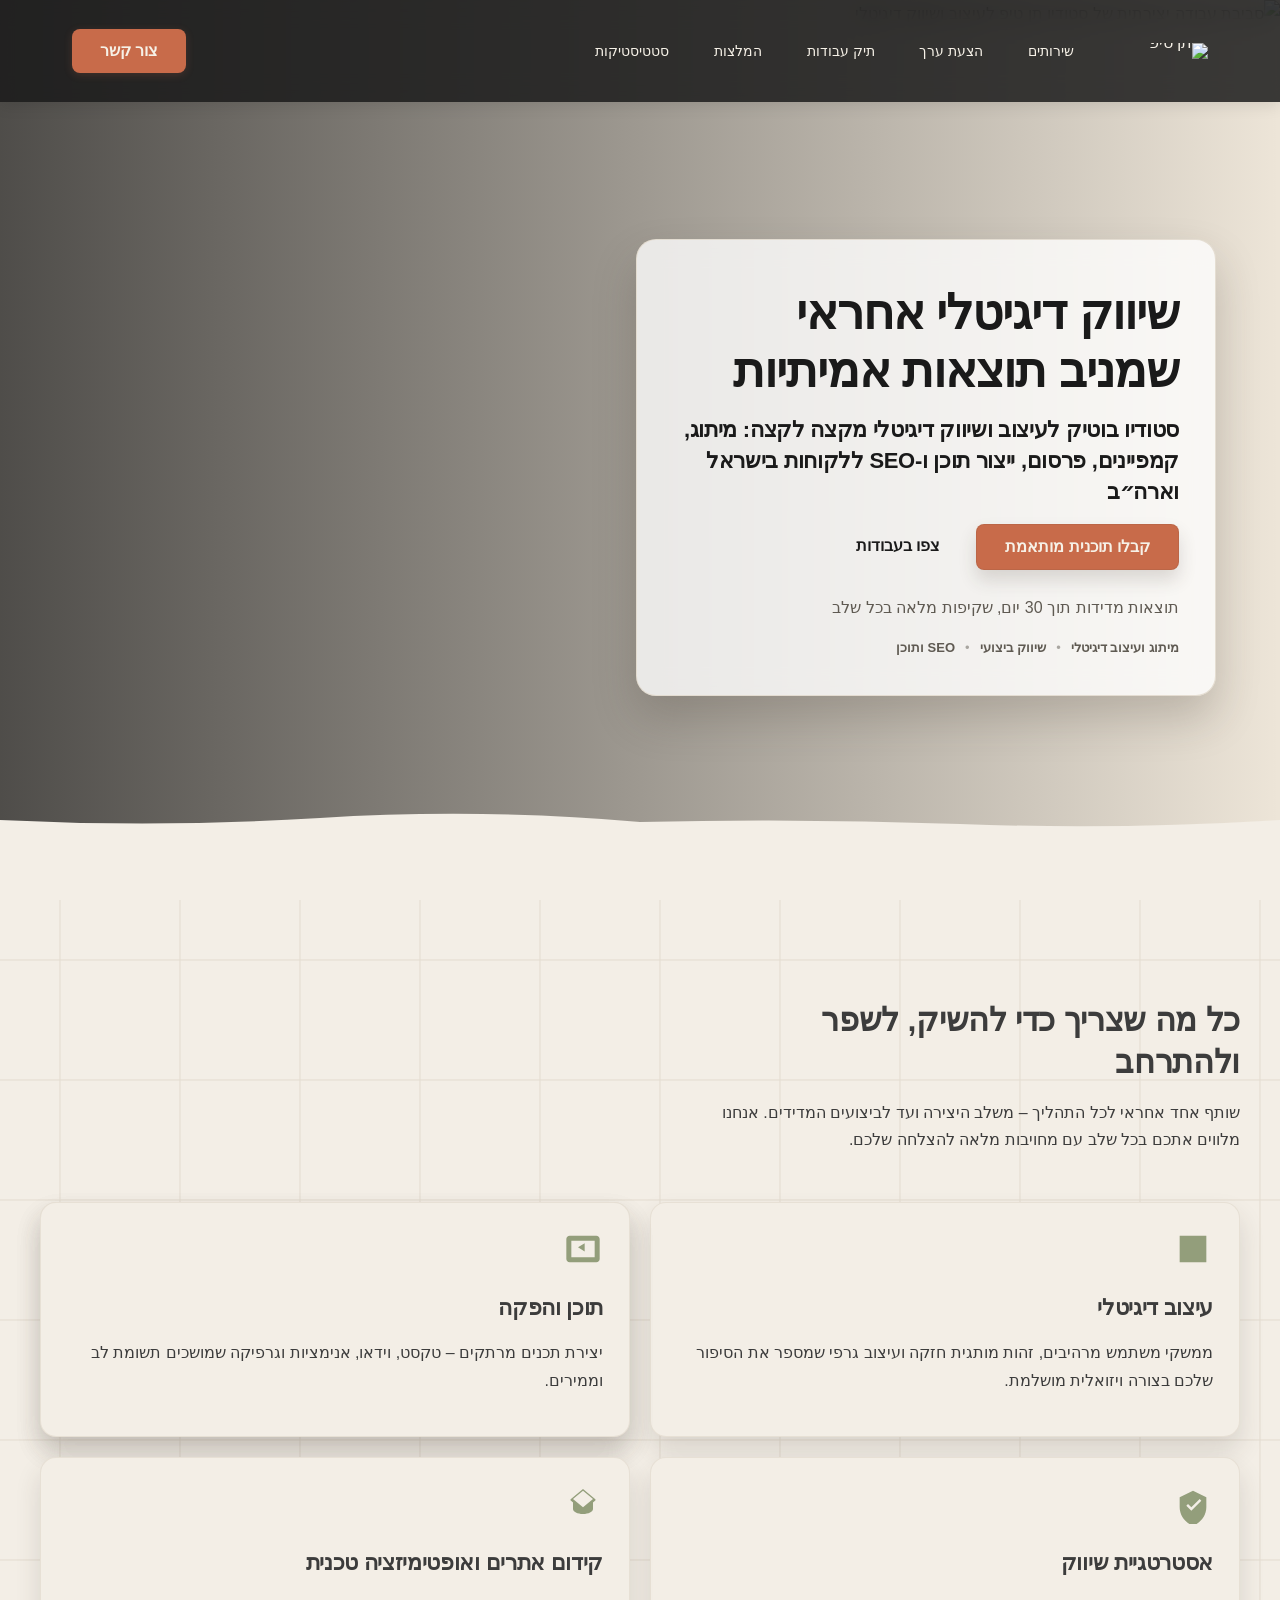
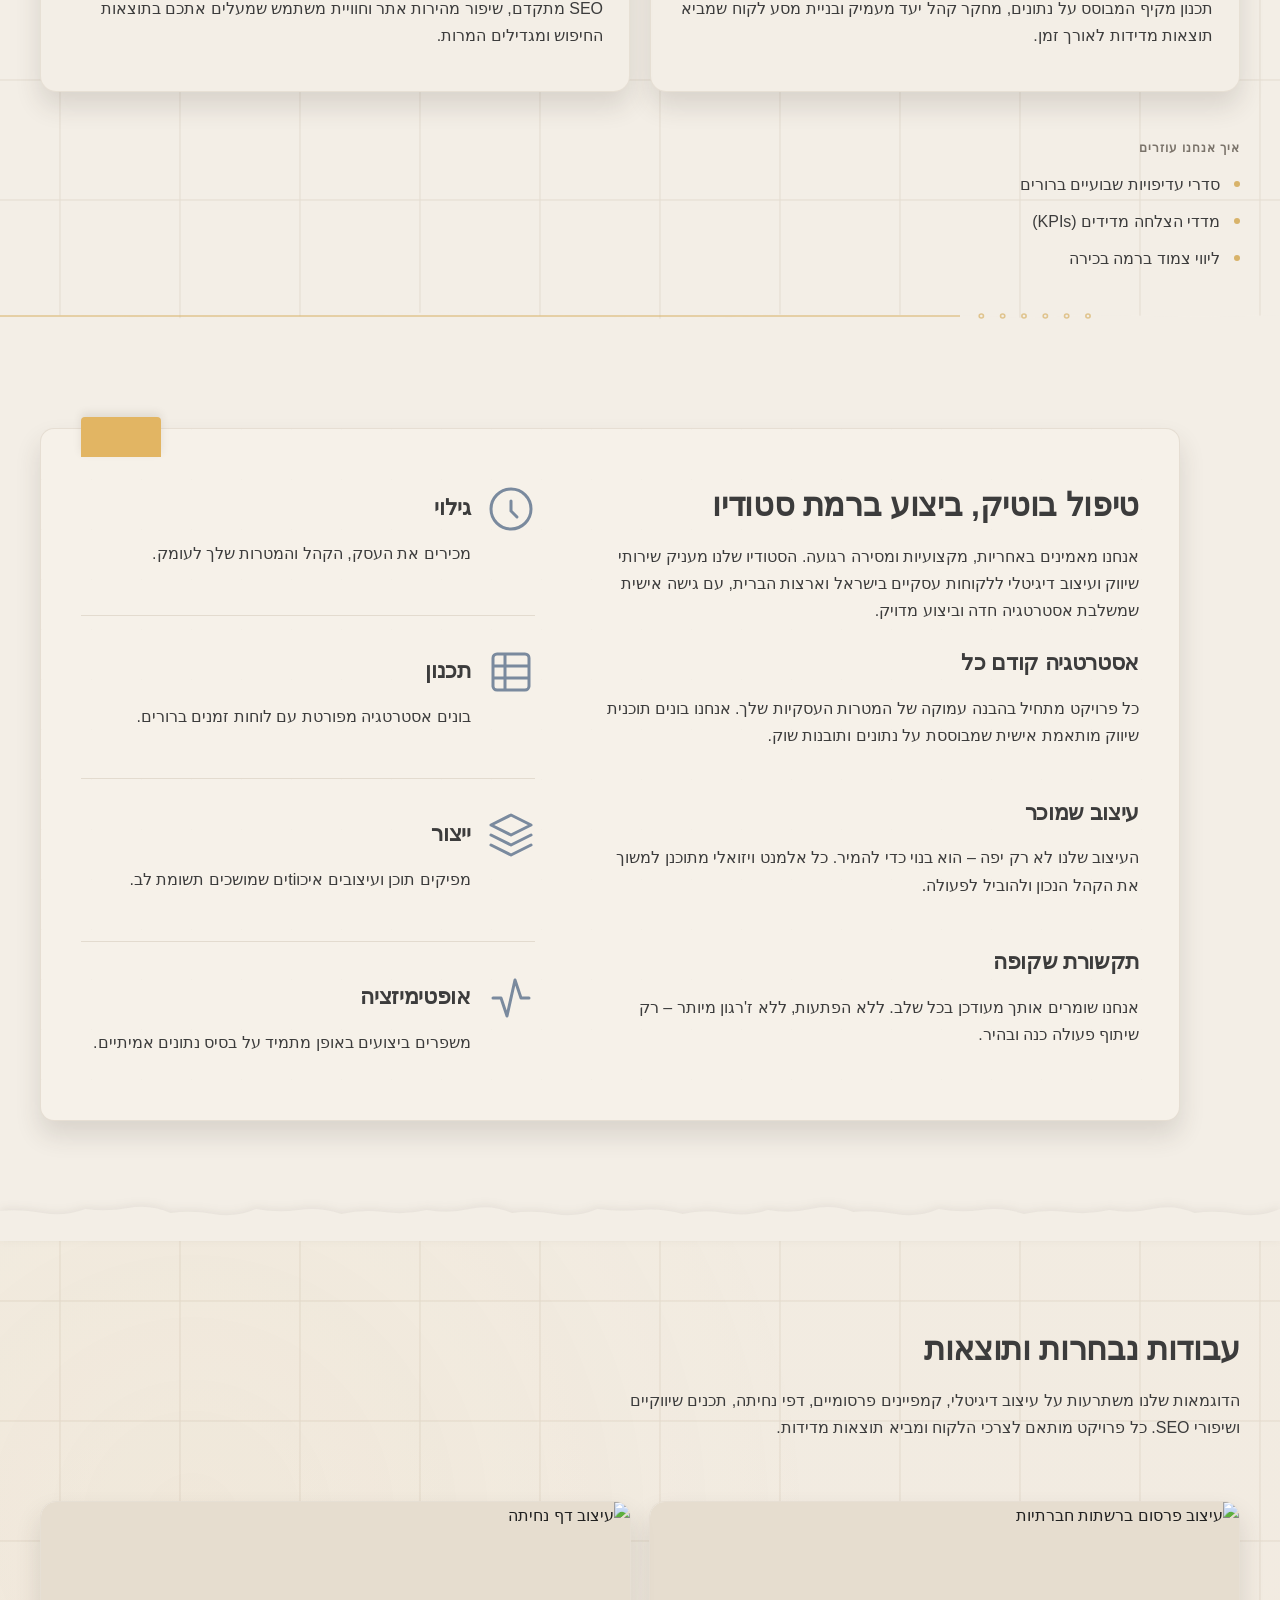
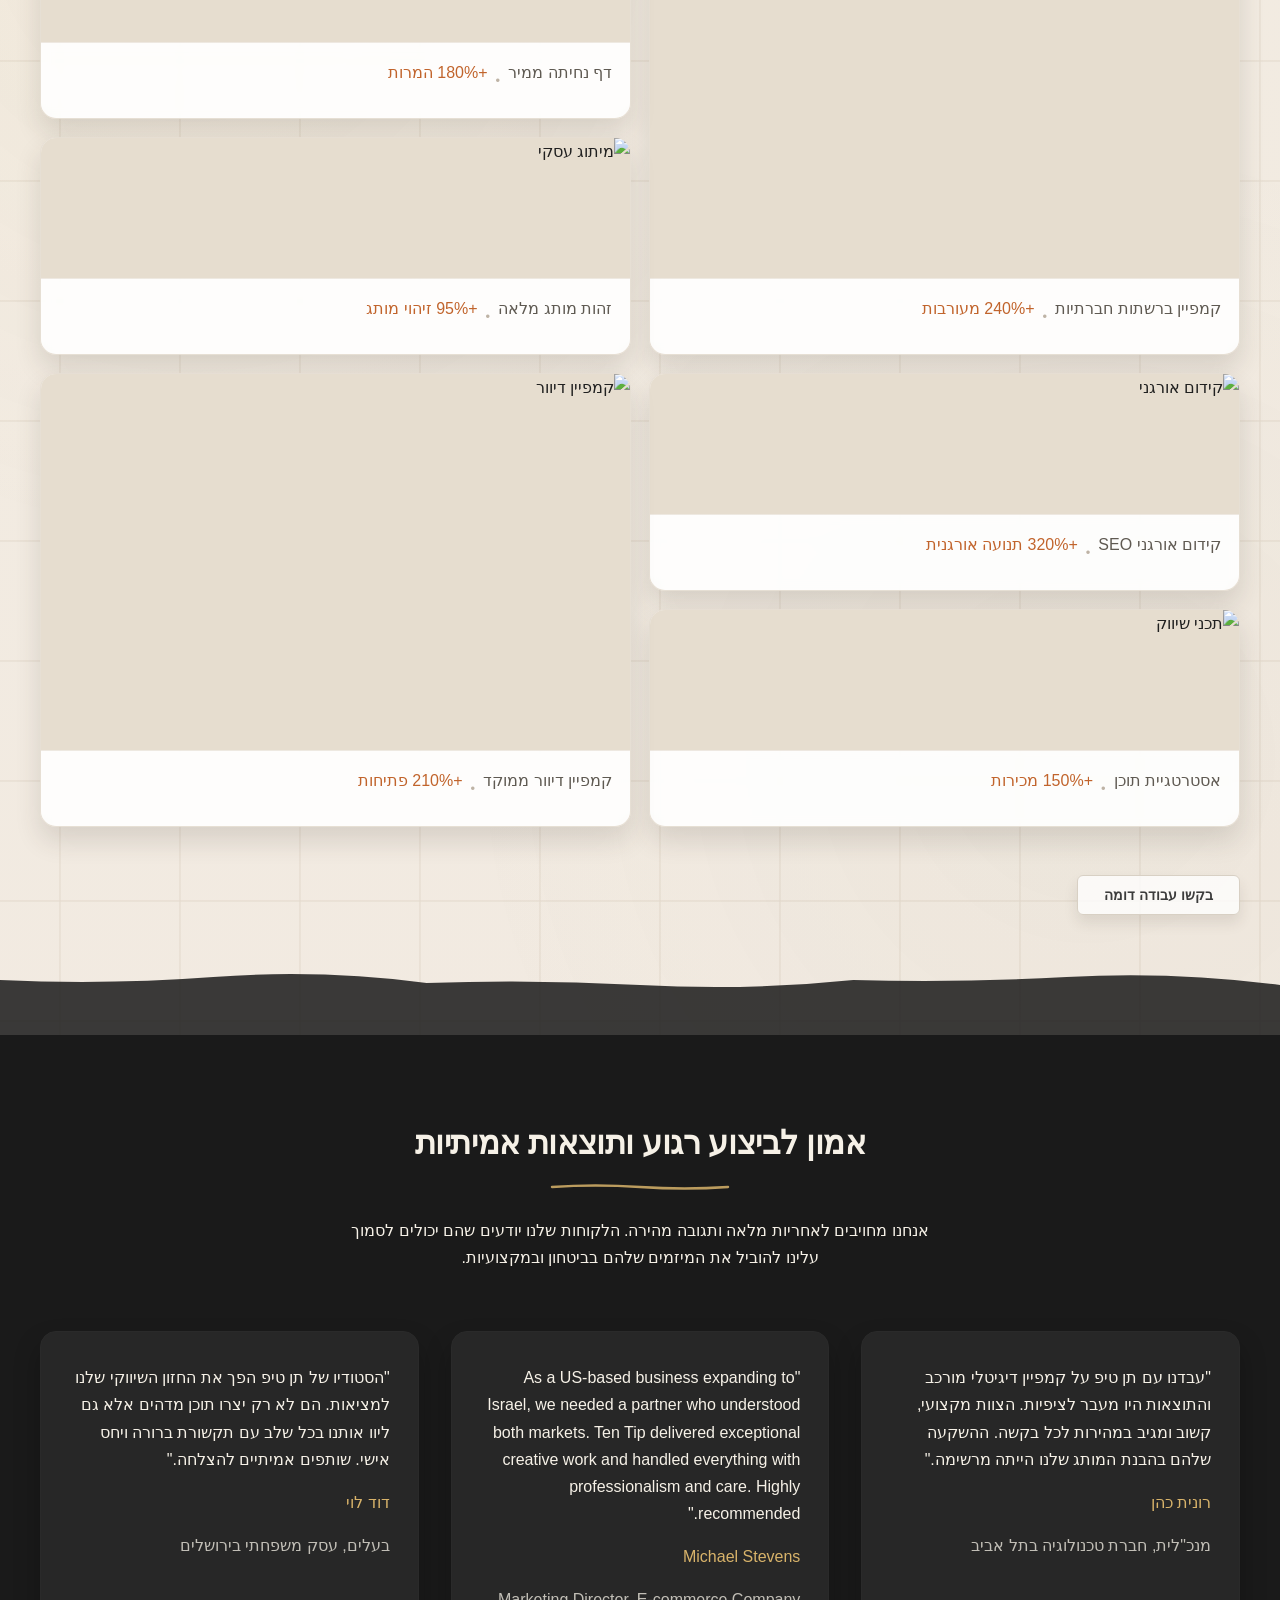
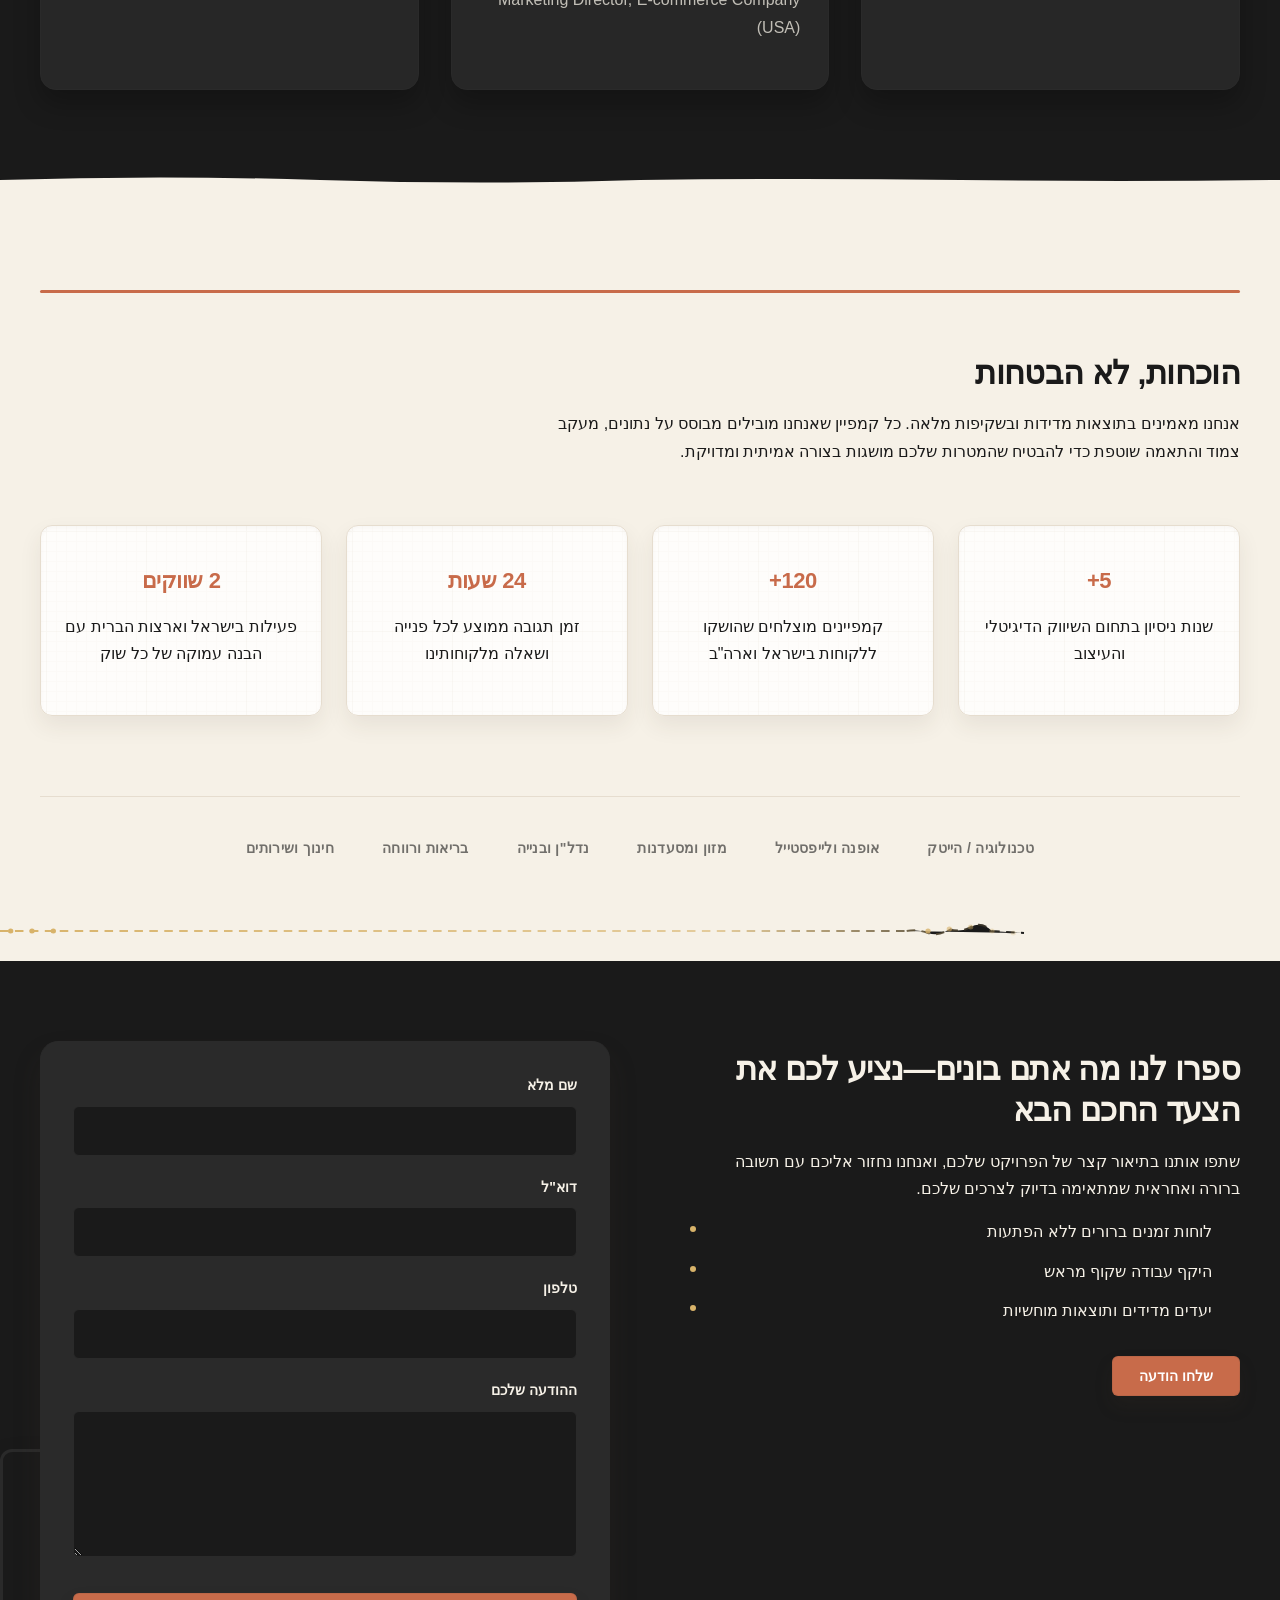
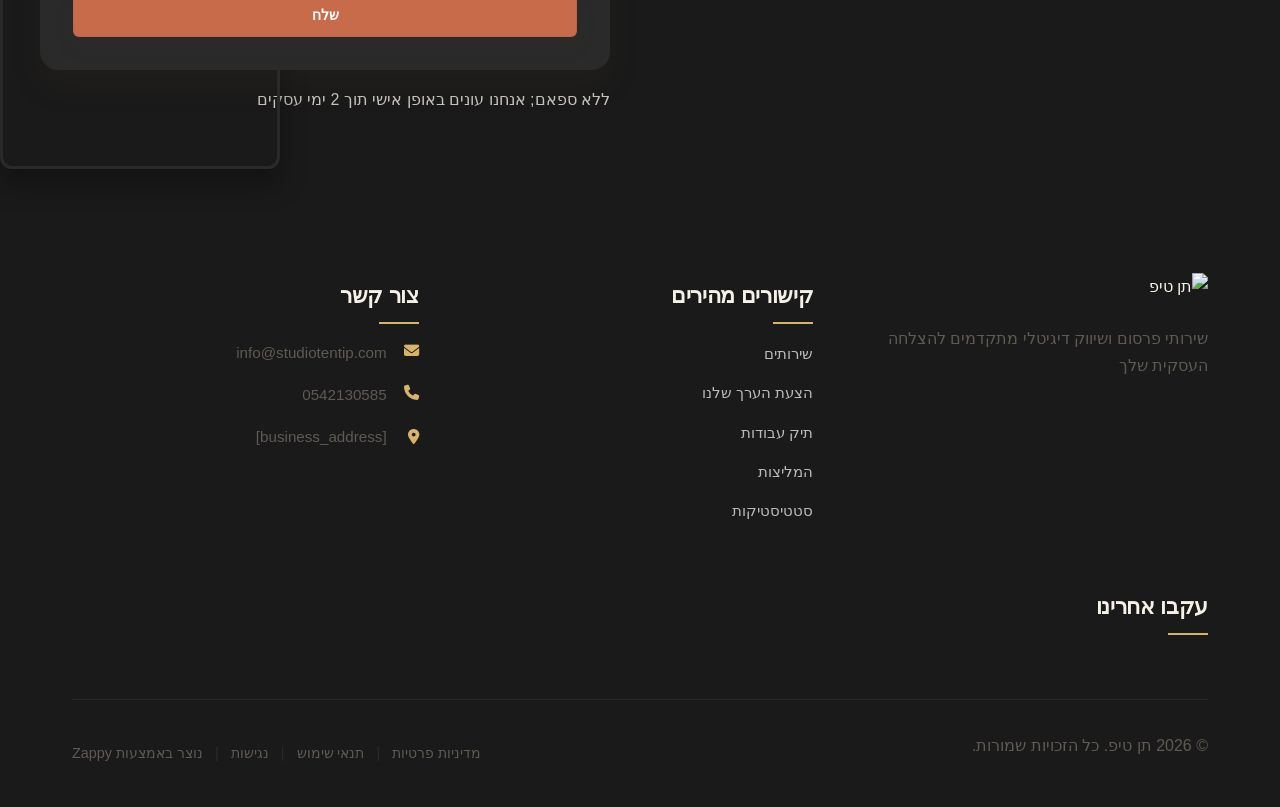
==== commit b1759668: "Background sync: Progressive GitHub Sync" ====
--- a/public/index.html
+++ b/public/index.html
@@ -1 +1 @@
-<!doctype html><html dir="rtl" lang="he"><head><meta charset="UTF-8"><meta content="width=device-width,initial-scale=1" name="viewport"><meta content="index, follow" name="robots"><title>סטודיו עיצוב ושיווק דיגיטלי שמניע תוצאות — תן טיפ</title><meta content="תן טיפ - סטודיו עיצוב דיגיטלי בישראל המתמחה בשיווק, פרסום, קידום אתרים ועיצוב גרפי לעסקים. שירותי שיווק דיגיטלי מקצועיים עם אחריות מלאה ותוצאות מדידות." name="description"><meta content="שיווק, סטודיו עיצוב דיגיטלי בישראל, שירותי שיווק דיגיטלי לעסקים קטנים, קידום אתרים ועיצוב גרפי, פרסום דיגיטלי" name="keywords"><link href="/assets/favicon.ico" rel="icon" type="image/x-icon"><link href="/assets/favicon-16x16.png" rel="icon" type="image/png" sizes="16x16"><link href="/assets/favicon-32x32.png" rel="icon" type="image/png" sizes="32x32"><link href="/assets/favicon-48x48.png" rel="icon" type="image/png" sizes="48x48"><link href="/assets/favicon-192x192.png" rel="icon" type="image/png" sizes="192x192"><link href="/assets/favicon-512x512.png" rel="icon" type="image/png" sizes="512x512"><link href="/assets/apple-touch-icon.png" rel="apple-touch-icon"><script>!function(){"use strict";var t="ea3b12aa-7a06-4016-a95c-822f41b602db",e="https://api.zappy5.com/api/analytics/track",a=18e5,n=2592e6,o=!0,i=!0,r=!0;var s=function(){var e="zappy_visitor_"+t,a=null;try{if(a=localStorage.getItem(e)){var o=JSON.parse(a),i=Date.now();if(i-o.created<n)return o.lastSeen=i,localStorage.setItem(e,JSON.stringify(o)),o.id}}catch(t){console.warn("Zappy Analytics: LocalStorage not available")}var r="zv_"+Date.now()+"_"+Math.random().toString(36).substr(2,9);try{localStorage.setItem(e,JSON.stringify({id:r,created:Date.now(),lastSeen:Date.now()}))}catch(t){}return r}(),c=function(){var e="zappy_session_"+t,n=null;try{if(n=sessionStorage.getItem(e)){var o=JSON.parse(n),i=Date.now();if(i-o.timestamp<a)return o.timestamp=i,sessionStorage.setItem(e,JSON.stringify(o)),o.id}}catch(t){console.warn("Zappy Analytics: SessionStorage not available")}var r="zs_"+Date.now()+"_"+Math.random().toString(36).substr(2,9);try{sessionStorage.setItem(e,JSON.stringify({id:r,timestamp:Date.now()}))}catch(t){}return r}();function l(a,n){n=n||{};var o={website_id:t,event_type:a,page_path:window.location.pathname,referrer:document.referrer||"direct",visitor_id:s,session_id:c,metadata:n};if(navigator.sendBeacon){var i=new Blob([JSON.stringify(o)],{type:"application/json"});navigator.sendBeacon(e,i)}else fetch(e,{method:"POST",headers:{"Content-Type":"application/json"},body:JSON.stringify(o),keepalive:!0}).catch(function(t){console.warn("Zappy Analytics: Failed to track event",t)})}o&&l("pageview",{title:document.title,url:window.location.href}),i&&document.addEventListener("click",function(t){var e=t.target;if("BUTTON"===e.tagName||e.closest("button")){var a="BUTTON"===e.tagName?e:e.closest("button");l("click",{element:"button",text:a.textContent.trim().substring(0,100),id:a.id||null,class:a.className||null})}else if("A"===e.tagName||e.closest("a")){var n="A"===e.tagName?e:e.closest("a");l("navigation",{element:"link",text:n.textContent.trim().substring(0,100),href:n.href,external:n.hostname!==window.location.hostname})}},!0),r&&document.addEventListener("submit",function(t){var e=t.target;l("form_submit",{form_id:e.id||null,form_name:e.name||null,form_action:e.action||null,form_method:e.method||"GET"})},!0);var d=Date.now();window.addEventListener("beforeunload",function(){l("page_unload",{time_on_page:Math.floor((Date.now()-d)/1e3),page_path:window.location.pathname})}),window.zappyAnalytics={track:l,getVisitorId:function(){return s},getSessionId:function(){return c}}}()</script><meta content="סטודיו עיצוב ושיווק דיגיטלי שמניע תוצאות — תן טיפ" property="og:title"><meta content="תן טיפ - סטודיו עיצוב דיגיטלי בישראל המתמחה בשיווק, פרסום, קידום אתרים ועיצוב גרפי לעסקים. שירותי שיווק דיגיטלי מקצועיים עם אחריות מלאה ותוצאות מדידות." property="og:description"><meta content="website" property="og:type"><meta content="he_IL" property="og:locale"><meta content="summary_large_image" name="twitter:card"><meta content="סטודיו עיצוב ושיווק דיגיטלי שמניע תוצאות — תן טיפ" name="twitter:title"><meta content="תן טיפ - סטודיו עיצוב דיגיטלי בישראל המתמחה בשיווק, פרסום, קידום אתרים ועיצוב גרפי לעסקים. שירותי שיווק דיגיטלי מקצועיים עם אחריות מלאה ותוצאות מדידות." name="twitter:description"><link href="https://cdnjs.cloudflare.com/ajax/libs/font-awesome/6.4.0/css/all.min.css" rel="stylesheet"><link href="/assets/favicon.ico" rel="icon" type="image/x-icon"><link href="/assets/favicon-16x16.png" rel="icon" type="image/png" sizes="16x16"><link href="/assets/favicon-32x32.png" rel="icon" type="image/png" sizes="32x32"><link href="/assets/favicon-48x48.png" rel="icon" type="image/png" sizes="48x48"><link href="/assets/favicon-192x192.png" rel="icon" type="image/png" sizes="192x192"><link href="/assets/favicon-512x512.png" rel="icon" type="image/png" sizes="512x512"><link href="/assets/apple-touch-icon.png" rel="apple-touch-icon"><link href="https://cdn.jsdelivr.net/npm/vanilla-cookieconsent@3/dist/cookieconsent.css" rel="stylesheet"><script src="https://cdn.jsdelivr.net/npm/vanilla-cookieconsent@3/dist/cookieconsent.umd.js"></script><script src="https://cdn.jsdelivr.net/gh/mickidum/acc_toolbar/acctoolbar/acctoolbar.min.js"></script><link href="/styles.css" rel="stylesheet"><style id="zappy-dropdown-submenu-styles">#navMenu li:has(.sub-menu),.nav-menu li:has(.sub-menu),.navbar li:has(.sub-menu),nav li:has(.sub-menu){position:relative}#navMenu .sub-menu,.nav-menu .sub-menu,.navbar .sub-menu,nav .sub-menu{display:block!important;position:absolute!important;top:100%;left:0;min-width:220px;background:#fff;border-radius:8px;box-shadow:0 8px 25px rgba(0,0,0,.15);padding:8px 0;opacity:0;visibility:hidden;transform:translateY(10px);transition:all .3s ease;z-index:1000;list-style:none;pointer-events:none}#navMenu li:hover>.sub-menu,.nav-menu li:hover>.sub-menu,.navbar li:hover>.sub-menu,nav li:hover>.sub-menu{opacity:1!important;visibility:visible!important;transform:translateY(0)!important;pointer-events:auto!important}.sub-menu li{list-style:none;margin:0;padding:0}.sub-menu a{display:block!important;padding:10px 16px!important;color:var(--text-dark,#333)!important;font-weight:500;text-decoration:none;white-space:nowrap;transition:background-color .2s}.sub-menu a:hover{background-color:#f5f5f5}[dir=rtl] .nav-menu .sub-menu,[dir=rtl] .navbar .sub-menu,[dir=rtl] nav .sub-menu,html[lang=ar] .nav-menu .sub-menu,html[lang=ar] .navbar .sub-menu,html[lang=ar] nav .sub-menu,html[lang=he] .nav-menu .sub-menu,html[lang=he] .navbar .sub-menu,html[lang=he] nav .sub-menu{left:auto!important;right:0!important}.sub-menu:empty,.sub-menu:not(:has(li)),.sub-menu:not(:has(li:not(.zappy-hidden-menu-item))){display:none!important;opacity:0!important;visibility:hidden!important;pointer-events:none!important}li:has(.menu-group-title):hover>.sub-menu{opacity:1!important;visibility:visible!important;transform:translateY(0)!important;pointer-events:auto!important}#navMenu>li>.menu-group-title,.nav-menu>li>.menu-group-title{display:inline-block;padding:.5rem 1rem;cursor:default;user-select:none}@media (max-width:768px){#navMenu .sub-menu,.nav-menu .sub-menu,.navbar .sub-menu,nav .sub-menu{position:static!important;transform:none!important;box-shadow:none!important;background:0 0!important;max-height:0;overflow:hidden;opacity:0;visibility:hidden;transition:max-height .3s ease,opacity .3s ease;padding:0!important;border-radius:0!important}.sub-menu.mobile-expanded{max-height:500px!important;opacity:1!important;visibility:visible!important;padding:8px 0 8px 16px!important}[dir=rtl] .sub-menu.mobile-expanded,html[lang=he] .sub-menu.mobile-expanded{padding:8px 16px 8px 0!important}#navMenu li:hover>.sub-menu,.nav-menu li:hover>.sub-menu,.navbar li:hover>.sub-menu,nav li:hover>.sub-menu{opacity:0;visibility:hidden;pointer-events:none}#navMenu li>.sub-menu.mobile-expanded,.nav-menu li>.sub-menu.mobile-expanded,.navbar li>.sub-menu.mobile-expanded,nav li>.sub-menu.mobile-expanded{opacity:1!important;visibility:visible!important;pointer-events:auto!important}#navMenu li:has(.sub-menu),.nav-menu li:has(.sub-menu),.navbar li:has(.sub-menu),nav li:has(.sub-menu){display:flex!important;flex-wrap:wrap!important;align-items:center!important;position:relative!important;min-height:44px!important}#navMenu li:has(.sub-menu)>a,.nav-menu li:has(.sub-menu)>a,.navbar li:has(.sub-menu)>a,nav li:has(.sub-menu)>a{flex:1!important;min-width:0!important}#navMenu li:has(.sub-menu)>.menu-group-title,.nav-menu li:has(.sub-menu)>.menu-group-title,.navbar li:has(.sub-menu)>.menu-group-title,nav li:has(.sub-menu)>.menu-group-title{flex:1!important;min-width:0!important;padding:0!important;line-height:inherit!important}#navMenu li:has(.sub-menu)>.sub-menu,.nav-menu li:has(.sub-menu)>.sub-menu,.navbar li:has(.sub-menu)>.sub-menu,nav li:has(.sub-menu)>.sub-menu{flex-basis:100%!important;width:100%!important}#navMenu li:has(.sub-menu)>a [class*=arrow],#navMenu li:has(.sub-menu)>a [class*=chevron],.nav-menu li:has(.sub-menu)>a .fa-angle-down,.nav-menu li:has(.sub-menu)>a .fa-chevron-down,.nav-menu li:has(.sub-menu)>a [class*=arrow],.nav-menu li:has(.sub-menu)>a [class*=chevron],nav li:has(.sub-menu)>a [class*=arrow],nav li:has(.sub-menu)>a [class*=chevron]{display:none!important;visibility:hidden!important}.mobile-submenu-toggle{display:flex!important;align-items:center!important;justify-content:center!important;width:44px!important;height:auto!important;background:0 0!important;border:none!important;cursor:pointer!important;color:var(--text-light)!important;position:static!important;flex-shrink:0!important;align-self:stretch!important;z-index:2!important;padding:0!important;margin:0!important}.mobile-submenu-toggle::after{content:''!important;width:0!important;height:0!important;border-left:6px solid transparent!important;border-right:6px solid transparent!important;border-top:7px solid currentColor!important;transition:transform .3s ease!important}.mobile-submenu-toggle.expanded::after{transform:rotate(180deg)!important}.sub-menu a{padding:10px 0!important;display:block!important;color:var(--text-light)!important}.navbar .sub-menu li a,.zappy-products-dropdown .sub-menu a,nav.navbar .sub-menu li a{color:var(--text-light)!important}}@media (min-width:769px){.mobile-submenu-toggle{display:none!important}}</style><style id="mobile-lang-menu-deployed-css">@media (max-width:768px){.lang-switcher,.nav-container .lang-switcher,.nav-cta-container .lang-switcher,.nav-ecommerce-icons .lang-switcher,.nav-icons-left .lang-switcher,.navbar .lang-switcher,.navbar .nav-cta-container .lang-switcher{display:none!important}.mobile-lang-menu{width:100%;border-top:1px solid rgba(128,128,128,.2);padding:8px 0 0 0;margin-top:8px}.mobile-lang-toggle{display:flex!important;align-items:center;justify-content:space-between;width:100%;padding:12px 16px;background:0 0;border:none;cursor:pointer;font-size:15px;color:inherit;font-family:inherit}.mobile-lang-toggle::after{content:'';display:inline-block;width:8px;height:8px;border-right:2px solid currentColor;border-bottom:2px solid currentColor;transform:rotate(45deg);transition:transform .3s ease;margin-left:8px}.mobile-lang-toggle.expanded::after{transform:rotate(-135deg)}.mobile-lang-options{max-height:0;overflow:hidden;transition:max-height .3s ease}.mobile-lang-options.expanded{max-height:300px}.mobile-lang-option{display:flex!important;align-items:center;gap:10px;padding:10px 24px;text-decoration:none;color:inherit;font-size:14px;font-family:inherit}.mobile-lang-option:hover{background:rgba(128,128,128,.1)}.mobile-lang-option.active{font-weight:600;opacity:.7;pointer-events:none}.mobile-lang-option img{width:20px;height:20px;border-radius:50%}}@media (min-width:769px){.mobile-lang-menu{display:none!important}}</style><style id="zappy-widget-visibility">#mic-access-tool-box,#mic-access-tool-general-button,#mic-init-access-tool #mic-access-tool-box,#mic-init-access-tool #mic-access-tool-general-button,#mic-init-access-tool .mic-access-tool-general-button,._access-icon,._access-menu,.mic-access-tool-box,.mic-access-tool-general-button,div[id*=mic-access-tool-box]{display:none!important;visibility:hidden!important;opacity:0!important;pointer-events:none!important}</style></head><body><nav class="navbar" dir="rtl"><button class="mobile-toggle" aria-label="Menu" id="mobileToggle"><svg viewbox="0 0 24 24" class="hamburger-icon" height="24" width="24" fill="none"><path d="M3 12h18M3 6h18M3 18h18" stroke="currentColor" stroke-width="2" stroke-linecap="round"></path></svg><svg viewbox="0 0 24 24" class="close-icon" height="24" width="24" fill="none" style="display:none"><path d="M18 6L6 18M6 6l12 12" stroke="currentColor" stroke-width="2" stroke-linecap="round"></path></svg></button><button class="phone-header-btn" aria-label="Call" data-phone="[business_phone]"><svg viewbox="0 0 24 24" width="20" height="20" fill="currentColor"><path d="M22 16.92v3a2 2 0 0 1-2.18 2 19.79 19.79 0 0 1-8.63-3.07 19.5 19.5 0 0 1-6-6 19.79 19.79 0 0 1-3.07-8.67A2 2 0 0 1 4.11 2h3a2 2 0 0 1 2 1.72 12.84 12.84 0 0 0 .7 2.81 2 2 0 0 1-.45 2.11L8.09 9.91a16 16 0 0 0 6 6l1.27-1.27a2 2 0 0 1 2.11-.45 12.84 12.84 0 0 0 2.81.7A2 2 0 0 1 22 16.92z"></path></svg></button><div class="nav-container"><div class="nav-right-group"><div class="nav-brand"><a href="/" class="logo-link"><img alt="תן טיפ" src="/assets/logo.webp" class="logo"></a></div><ul class="nav-menu" id="navMenu"><li><a href="#services">שירותים</a></li><li><a href="#value-proposition">הצעת ערך</a></li><li><a href="#portfolio">תיק עבודות</a></li><li><a href="#testimonials">המלצות</a></li><li><a href="#stats">סטטיסטיקות</a></li></ul></div><div class="nav-cta-container"><a href="#cta" class="nav-cta-btn">צור קשר</a></div></div></nav><script>window.addEventListener("load",function(){const e=document.querySelector(".navbar, nav, header");if(!e)return void console.log("[Navbar] Navbar element not found");let t=document.getElementById("mobileToggle")||document.querySelector(".mobile-toggle")||document.querySelector(".hamburger")||document.querySelector(".hamburger-menu")||document.querySelector(".menu-toggle")||document.querySelector(".burger-menu")||document.querySelector('[aria-label="Menu"]')||document.querySelector('[aria-label="תפריט"]');const o=document.querySelector(".phone-header-btn"),n=window.getComputedStyle(e);let r=n.backgroundColor;if(console.log("[Navbar] Initial navbar background:",r),"transparent"===r||"rgba(0, 0, 0, 0)"===r||r.startsWith("rgba")&&r.includes(", 0)")){const e=n.backgroundImage;if(e&&"none"!==e)console.log("[Navbar] Navbar has background image/gradient, using dark text"),r="rgb(240, 240, 240)";else{const e=window.getComputedStyle(document.body).backgroundColor;console.log("[Navbar] Navbar transparent, using body background:",e),r=e}}const i=r.match(/\d+/g);if(i&&i.length>=3){const e=(.299*parseInt(i[0])+.587*parseInt(i[1])+.114*parseInt(i[2]))/255;console.log("[Navbar] Mobile button colors preserved from Claude CSS (luminance:",e.toFixed(2)+")");const n=document.createElement("style");n.id="zappy-mobile-nav-fix";document.documentElement.lang;document.documentElement.dir,n.textContent='\n        /* Hide mobile buttons on desktop, show only on mobile */\n        @media (min-width: 769px) {\n          .mobile-toggle,\n          .phone-header-btn {\n            display: none !important;\n          }\n        }\n        \n        /* Show and position mobile buttons correctly on mobile */\n        @media (max-width: 768px) {\n          .mobile-toggle,\n          .phone-header-btn {\n            position: absolute !important;\n            top: 50% !important;\n            transform: translateY(-50%) !important;\n            z-index: 1001 !important;\n            display: flex !important;\n            align-items: center !important;\n            justify-content: center !important;\n            width: 36px !important;\n            height: 36px !important;\n            border-radius: 50% !important;\n            border: none !important;\n            cursor: pointer !important;\n            padding: 6px !important;\n            background: none !important;\n            color: var(--nav-text, var(--text-light)) !important;\n          }\n          \n          /* LTR positioning (default): hamburger LEFT, phone RIGHT */\n          html:not([dir="rtl"]):not([lang="he"]):not([lang="ar"]) .mobile-toggle,\n          html[dir="ltr"] .mobile-toggle {\n            left: 12px !important;\n            right: auto !important;\n          }\n          html:not([dir="rtl"]):not([lang="he"]):not([lang="ar"]) .phone-header-btn,\n          html[dir="ltr"] .phone-header-btn {\n            right: 12px !important;\n            left: auto !important;\n          }\n          \n          /* RTL positioning: hamburger RIGHT, phone LEFT */\n          html[dir="rtl"] .mobile-toggle,\n          html[lang="he"] .mobile-toggle,\n          html[lang="ar"] .mobile-toggle {\n            right: 12px !important;\n            left: auto !important;\n          }\n          html[dir="rtl"] .phone-header-btn,\n          html[lang="he"] .phone-header-btn,\n          html[lang="ar"] .phone-header-btn {\n            left: 12px !important;\n            right: auto !important;\n          }\n          \n          /* CRITICAL: Ensure nav-container has min-height on mobile */\n          /* All children are positioned absolutely/fixed on mobile, so height:auto collapses to 0 */\n          .nav-container {\n            min-height: 70px !important;\n            position: relative !important;\n          }\n          \n          /* Ensure SVG icons are properly sized and inherit color */\n          .mobile-toggle svg,\n          .phone-header-btn svg {\n            width: 24px !important;\n            height: 24px !important;\n            /* Don\'t force display - let JavaScript control hamburger/close toggle */\n          }\n          \n          /* Reset nav-cta-container on mobile - remove desktop box-shadow/padding */\n          /* that creates a visible ghost box when CTA button is hidden */\n          .nav-cta-container {\n            box-shadow: none !important;\n            padding: 0 !important;\n          }\n          \n          /* Hide nav-cta-container entirely on mobile when there\'s no lang-switcher */\n          /* (only the CTA button is inside, and it\'s hidden on mobile) */\n          .nav-cta-container:not(:has(.lang-switcher)) {\n            display: none !important;\n          }\n          \n          /* CRITICAL: Prevent hero image fade gradient from bleeding over headline text */\n          /* The .image-fade-gradient has bottom: -30px (extends below parent) */\n          /* On mobile stacked layout, this overlaps the h1 text below the image */\n          .hero-image-column {\n            overflow: hidden !important;\n          }\n          .image-fade-gradient {\n            bottom: 0 !important;\n          }\n          \n          /* Hide desktop language switcher on mobile - hamburger menu handles it */\n          /* High specificity to override stored CSS */\n          .lang-switcher,\n          .nav-cta-container .lang-switcher,\n          .nav-container .lang-switcher,\n          .navbar .lang-switcher,\n          .navbar .nav-cta-container .lang-switcher {\n            display: none !important;\n          }\n        }\n      ';const r=document.getElementById("zappy-mobile-nav-fix");r&&r.remove(),document.head.appendChild(n),console.log("[Navbar] Critical CSS injected for mobile nav positioning");const l=window.innerWidth<=768;if(t){const e=t.querySelector(".hamburger-icon"),o=t.querySelector(".close-icon");e&&(e.style.setProperty("width","24px","important"),e.style.setProperty("height","24px","important"),e.style.setProperty("display","block","important")),o&&(o.style.setProperty("width","24px","important"),o.style.setProperty("height","24px","important"),o.style.setProperty("display","none","important")),l?(t.style.setProperty("position","absolute","important"),t.style.setProperty("top","50%","important"),t.style.setProperty("transform","translateY(-50%)","important"),t.style.setProperty("z-index","1001","important"),t.style.removeProperty("left"),t.style.removeProperty("right"),console.log("[Navbar] Mobile toggle positioning applied (mobile viewport)")):(t.style.removeProperty("position"),t.style.removeProperty("top"),t.style.removeProperty("transform"),t.style.removeProperty("z-index"),t.style.removeProperty("left"),t.style.removeProperty("right"),console.log("[Navbar] Desktop viewport - cleared mobile toggle inline positioning"))}if(o){const e=o.querySelector("svg");e&&(e.style.width="24px",e.style.height="24px",e.setAttribute("width","24"),e.setAttribute("height","24")),l?(o.style.setProperty("position","absolute","important"),o.style.setProperty("top","50%","important"),o.style.setProperty("transform","translateY(-50%)","important"),o.style.setProperty("z-index","1001","important"),o.style.removeProperty("left"),o.style.removeProperty("right"),console.log("[Navbar] Phone button positioning applied (mobile viewport)")):(o.style.removeProperty("position"),o.style.removeProperty("top"),o.style.removeProperty("transform"),o.style.removeProperty("z-index"),o.style.removeProperty("left"),o.style.removeProperty("right"),console.log("[Navbar] Desktop viewport - cleared phone button inline positioning"))}}else console.log("[Navbar] Could not parse background color:",r);t=document.getElementById("mobileToggle")||document.querySelector(".mobile-toggle")||document.querySelector(".hamburger")||document.querySelector(".hamburger-menu")||document.querySelector(".menu-toggle")||document.querySelector(".burger-menu")||document.querySelector('[aria-label="Menu"]')||document.querySelector('[aria-label="תפריט"]');const l=document.getElementById("navMenu")||document.querySelector(".nav-menu")||document.querySelector(".nav-links")||document.querySelector("nav ul:not(.submenu)");if(!t||!l)return void console.log("[Navbar] Mobile toggle or menu not found:",{toggle:!!t,menu:!!l});l.id||(l.id="navMenu"),console.log("[Navbar] Initializing mobile menu...");const a=t.cloneNode(!0);t.parentNode.replaceChild(a,t),a.addEventListener("click",function(e){e.preventDefault(),e.stopPropagation();const t=this.querySelector(".hamburger-icon"),o=this.querySelector(".close-icon");l.classList.contains("active")?(l.classList.remove("active"),t&&t.style.setProperty("display","block","important"),o&&o.style.setProperty("display","none","important"),document.body.style.overflow="",console.log("[Navbar] Menu closed")):(l.classList.add("active"),t&&t.style.setProperty("display","none","important"),o&&o.style.setProperty("display","block","important"),document.body.style.overflow="hidden",console.log("[Navbar] Menu opened"))}),l.querySelectorAll("a").forEach(function(e){e.addEventListener("click",function(){if("#"===this.getAttribute("href"))return;const e=a.querySelector(".hamburger-icon"),t=a.querySelector(".close-icon");l.classList.remove("active"),e&&e.style.setProperty("display","block","important"),t&&t.style.setProperty("display","none","important"),document.body.style.overflow="",console.log("[Navbar] Menu closed (link clicked)")})});var s=l.querySelectorAll(".dropdown-toggle");s.forEach(function(e){e.addEventListener("click",function(e){e.preventDefault(),e.stopPropagation();var t=this.closest(".nav-dropdown");t&&(t.parentNode.querySelectorAll(".nav-dropdown.open").forEach(function(e){e!==t&&e.classList.remove("open")}),t.classList.toggle("open"),console.log("[Navbar] Dropdown toggled:",t.classList.contains("open")?"open":"closed"))})}),document.addEventListener("click",function(e){e.target.closest(".nav-dropdown")||document.querySelectorAll(".nav-dropdown.open").forEach(function(e){e.classList.remove("open")})}),console.log("[Navbar] Dropdown handlers initialized for "+s.length+" dropdowns"),o&&o.addEventListener("click",function(){const e=document.querySelectorAll('a[href^="tel:"]'),t=e.length>0?e[0].getAttribute("href").replace("tel:",""):"[business_phone]";window.location.href="tel:"+t,console.log("[Navbar] Phone button clicked")}),console.log("[Navbar] Mobile menu initialized successfully");const p=function(){const e=document.querySelector(".whatsapp-float");e&&(window.innerWidth>=769?(e.style.setProperty("display","none","important"),e.style.setProperty("visibility","hidden","important"),e.style.setProperty("opacity","0","important"),e.style.setProperty("pointer-events","none","important"),console.log("[WhatsApp] Button hidden on desktop")):(e.style.removeProperty("display"),e.style.removeProperty("visibility"),e.style.removeProperty("opacity"),e.style.removeProperty("pointer-events"),console.log("[WhatsApp] Button visible on mobile")))};let c;p(),window.addEventListener("resize",function(){clearTimeout(c),c=setTimeout(p,100)})})</script><main><section class="index-hero-section" data-layout-spec="בית-hero" id="hero" data-hero-type="fullscreen-scrim"><div class="index-hero-section__bg-wrapper"><img alt="סביבת עבודה יצירתית של סטודיו תן טיפ לעיצוב ושיווק דיגיטלי" src="/assets/site-index-hero-bg.webp" data-context="Warm, inviting workspace scene for a digital marketing and design studio. Show a modern, minimalist desk setup with a laptop displaying colorful design work, a notebook with sketches, a coffee cup, and soft natural lighting. Warm tones (terracotta, cream, gold accents), subtle film grain texture. The scene should feel creative, professional, and human-centered. Focus on craftsmanship and attention to detail. Soft shadows, cozy atmosphere, shot from a slightly elevated angle. Color palette: warm beige, terracotta, soft gold, cream whites." data-placeholder="index-hero-bg" height="1080" width="1920" class="index-hero-section__bg-image" data-hero-bg="true"><div class="index-hero-section__scrim" aria-hidden="true"></div></div><div class="index-hero-section__content-wrapper"><div class="index-hero-section__overlay-card"><h1 class="index-hero-section__title">שיווק דיגיטלי אחראי<br>שמניב תוצאות אמיתיות</h1><h3 class="index-hero-section__subtitle">סטודיו בוטיק לעיצוב ושיווק דיגיטלי מקצה לקצה: מיתוג, קמפיינים, פרסום, ייצור תוכן ו-SEO ללקוחות בישראל וארה״ב</h3><div class="index-hero-section__cta-row"><a href="#contact-form" class="index-hero-section__btn-primary">קבלו תוכנית מותאמת</a><a href="#portfolio" class="index-hero-section__btn-secondary">צפו בעבודות</a></div><p class="index-hero-section__reassurance">תוצאות מדידות תוך 30 יום, שקיפות מלאה בכל שלב</p><div class="index-hero-section__service-tags"><span class="index-hero-section__tag">מיתוג ועיצוב דיגיטלי</span><span class="index-hero-section__tag-separator">•</span><span class="index-hero-section__tag">שיווק ביצועי</span><span class="index-hero-section__tag-separator">•</span><span class="index-hero-section__tag">SEO ותוכן</span></div></div></div><div class="index-hero-section__divider-wrapper"><svg viewbox="0 0 1200 100" xmlns="http://www.w3.org/2000/svg" aria-hidden="true" data-no-icon-edit="true" preserveaspectratio="none"><path d="M0,100 L0,20 Q150,28 300,18 T600,22 Q750,18 900,24 T1200,20 L1200,100 Z" fill="#F3EEE6"></path></svg></div></section><section class="index-services-section" data-layout-spec="בית-services" id="services"><div class="index-services-section__container"><div class="index-services-section__header"><h2 class="index-services-section__title">כל מה שצריך כדי להשיק, לשפר ולהתרחב</h2><p class="index-services-section__intro">שותף אחד אחראי לכל התהליך – משלב היצירה ועד לביצועים המדידים. אנחנו מלווים אתכם בכל שלב עם מחויבות מלאה להצלחה שלכם.</p></div><div class="index-services-section__grid"><div class="index-services-section__card index-services-section__card--large"><div class="index-services-section__card-content"><svg viewbox="0 0 48 48" xmlns="http://www.w3.org/2000/svg" class="index-services-section__icon" data-element-type="icon" data-icon-type="svg" height="40" width="40"><path d="M8 8h32v32H8z M16 16h16v16H16z M20 20h8v8h-8z" fill="currentColor"></path></svg><h3 class="index-services-section__card-title">עיצוב דיגיטלי</h3><p class="index-services-section__card-text">ממשקי משתמש מרהיבים, זהות מותגית חזקה ועיצוב גרפי שמספר את הסיפור שלכם בצורה ויזואלית מושלמת.</p></div></div><div class="index-services-section__card index-services-section__card--large"><div class="index-services-section__card-content"><svg viewbox="0 0 48 48" xmlns="http://www.w3.org/2000/svg" class="index-services-section__icon" data-element-type="icon" data-icon-type="svg" height="40" width="40"><path d="M24 8L8 16v12c0 10 7 19 16 22 9-3 16-12 16-22V16L24 8zm-2 24l-6-6 2-2 4 4 10-10 2 2-12 12z" fill="currentColor"></path></svg><h3 class="index-services-section__card-title">אסטרטגיית שיווק</h3><p class="index-services-section__card-text">תכנון מקיף המבוסס על נתונים, מחקר קהל יעד מעמיק ובניית מסע לקוח שמביא תוצאות מדידות לאורך זמן.</p></div></div><div class="index-services-section__card index-services-section__card--small"><div class="index-services-section__card-content"><svg viewbox="0 0 48 48" xmlns="http://www.w3.org/2000/svg" class="index-services-section__icon" data-element-type="icon" data-icon-type="svg" height="40" width="40"><path d="M38 18h-8V8H18v10h-8l14 16 14-16zM10 38v4h28v-4H10z" fill="currentColor"></path></svg><h3 class="index-services-section__card-title">פרסום ממומן</h3><p class="index-services-section__card-text">קמפיינים ממוקדים בפייסבוק, אינסטגרם וגוגל עם אופטימיזציה מתמדת למקסום ROI.</p></div></div><div class="index-services-section__card index-services-section__card--small"><div class="index-services-section__card-content"><svg viewbox="0 0 48 48" xmlns="http://www.w3.org/2000/svg" class="index-services-section__icon" data-element-type="icon" data-icon-type="svg" height="40" width="40"><path d="M40 8H8c-2.2 0-4 1.8-4 4v24c0 2.2 1.8 4 4 4h32c2.2 0 4-1.8 4-4V12c0-2.2-1.8-4-4-4zm-2 26H10V14h28v20z M18 22l8-5v10l-8-5z" fill="currentColor"></path></svg><h3 class="index-services-section__card-title">תוכן והפקה</h3><p class="index-services-section__card-text">יצירת תכנים מרתקים – טקסט, וידאו, אנימציות וגרפיקה שמושכים תשומת לב וממירים.</p></div></div><div class="index-services-section__card index-services-section__card--small index-services-section__card--span"><div class="index-services-section__card-content"><svg viewbox="0 0 48 48" xmlns="http://www.w3.org/2000/svg" class="index-services-section__icon" data-element-type="icon" data-icon-type="svg" height="40" width="40"><path d="M38.8 18.4L24 6 9.2 18.4c-.4.4-.4 1 0 1.4l14.8 12.4 14.8-12.4c.4-.4.4-1 0-1.4zM24 28L12 18l12-10 12 10-12 10zm0 4l-12-10v8c0 3.3 5.4 6 12 6s12-2.7 12-6v-8L24 32z" fill="currentColor"></path></svg><h3 class="index-services-section__card-title">קידום אתרים ואופטימיזציה טכנית</h3><p class="index-services-section__card-text">SEO מתקדם, שיפור מהירות אתר וחוויית משתמש שמעלים אתכם בתוצאות החיפוש ומגדילים המרות.</p></div></div></div><div class="index-services-section__footer"><h4 class="index-services-section__footer-title">איך אנחנו עוזרים</h4><ul class="index-services-section__footer-list"><li class="index-services-section__footer-item">סדרי עדיפויות שבועיים ברורים</li><li class="index-services-section__footer-item">מדדי הצלחה מדידים (KPIs)</li><li class="index-services-section__footer-item">ליווי צמוד ברמה בכירה</li></ul></div></div><div class="index-services-section__divider-wrapper"><svg viewbox="0 0 1200 60" xmlns="http://www.w3.org/2000/svg" aria-hidden="true" data-no-icon-edit="true" preserveaspectratio="none"><path d="M0,60 L0,28 Q60,26 120,29 T240,27 Q300,30 360,26 T480,28 Q540,27 600,30 T720,26 Q780,29 840,27 T960,30 Q1020,26 1080,28 T1200,27 L1200,60 Z" fill="#F3EEE6"></path><line opacity="0.7" stroke="var(--accent)" stroke-width="1.5" x1="0" x2="900" y1="28" y2="28"></line><g fill="none" opacity="0.7" stroke="var(--accent)" stroke-width="1.5"><circle cx="920" cy="28" r="2"></circle><circle cx="940" cy="28" r="2"></circle><circle cx="960" cy="28" r="2"></circle><circle cx="980" cy="28" r="2"></circle><circle cx="1000" cy="28" r="2"></circle><circle cx="1020" cy="28" r="2"></circle></g></svg></div></section><section class="index-value-proposition-section" data-layout-spec="בית-value-proposition" id="value-proposition"><div class="value-prop-container"><div class="value-prop-panel"><div class="paper-tab"></div><div class="panel-grid"><div class="content-column"><h2>טיפול בוטיק, ביצוע ברמת סטודיו</h2><p>אנחנו מאמינים באחריות, מקצועיות ומסירה רגועה. הסטודיו שלנו מעניק שירותי שיווק ועיצוב דיגיטלי ללקוחות עסקיים בישראל וארצות הברית, עם גישה אישית שמשלבת אסטרטגיה חדה וביצוע מדויק.</p><div class="differentiators"><div class="diff-item"><h3>אסטרטגיה קודם כל</h3><p>כל פרויקט מתחיל בהבנה עמוקה של המטרות העסקיות שלך. אנחנו בונים תוכנית שיווק מותאמת אישית שמבוססת על נתונים ותובנות שוק.</p></div><div class="diff-item"><h3>עיצוב שמוכר</h3><p>העיצוב שלנו לא רק יפה – הוא בנוי כדי להמיר. כל אלמנט ויזואלי מתוכנן למשוך את הקהל הנכון ולהוביל לפעולה.</p></div><div class="diff-item"><h3>תקשורת שקופה</h3><p>אנחנו שומרים אותך מעודכן בכל שלב. ללא הפתעות, ללא ז'רגון מיותר – רק שיתוף פעולה כנה ובהיר.</p></div></div></div><div class="process-column"><div class="process-step"><svg viewbox="0 0 24 24" xmlns="http://www.w3.org/2000/svg" aria-hidden="true" data-no-icon-edit="true" class="process-icon" fill="none"><circle cx="12" cy="12" r="10" stroke="currentColor" stroke-width="1.5"></circle><path d="M12 8v5l3 3" stroke="currentColor" stroke-width="1.5" stroke-linecap="round"></path></svg><div class="process-content"><h3>גילוי</h3><p>מכירים את העסק, הקהל והמטרות שלך לעומק.</p></div></div><div class="process-step"><svg viewbox="0 0 24 24" xmlns="http://www.w3.org/2000/svg" aria-hidden="true" data-no-icon-edit="true" class="process-icon" fill="none"><rect height="18" rx="2" stroke="currentColor" stroke-width="1.5" width="18" x="3" y="3"></rect><path d="M9 3v18M3 9h18M3 15h18" stroke="currentColor" stroke-width="1.5"></path></svg><div class="process-content"><h3>תכנון</h3><p>בונים אסטרטגיה מפורטת עם לוחות זמנים ברורים.</p></div></div><div class="process-step"><svg viewbox="0 0 24 24" xmlns="http://www.w3.org/2000/svg" aria-hidden="true" data-no-icon-edit="true" class="process-icon" fill="none"><path d="M12 2L2 7l10 5 10-5-10-5z" stroke="currentColor" stroke-width="1.5" stroke-linejoin="round"></path><path d="M2 17l10 5 10-5M2 12l10 5 10-5" stroke="currentColor" stroke-width="1.5" stroke-linecap="round" stroke-linejoin="round"></path></svg><div class="process-content"><h3>ייצור</h3><p>מפיקים תוכן ועיצובים איכוtiים שמושכים תשומת לב.</p></div></div><div class="process-step"><svg viewbox="0 0 24 24" xmlns="http://www.w3.org/2000/svg" aria-hidden="true" data-no-icon-edit="true" class="process-icon" fill="none"><path d="M3 12h4l3 9 4-18 3 9h4" stroke="currentColor" stroke-width="1.5" stroke-linecap="round" stroke-linejoin="round"></path></svg><div class="process-content"><h3>אופטימיזציה</h3><p>משפרים ביצועים באופן מתמיד על בסיס נתונים אמיתיים.</p></div></div></div></div></div></div><div class="value-prop-divider-wrapper"><svg viewbox="0 0 1200 60" xmlns="http://www.w3.org/2000/svg" aria-hidden="true" data-no-icon-edit="true" preserveaspectratio="none"><path d="M0,60 L0,30 Q20,28 40,32 T80,28 Q100,31 120,27 T160,32 Q180,29 200,33 T240,28 Q260,32 280,29 T320,33 Q340,28 360,31 T400,29 Q420,33 440,28 T480,32 Q500,29 520,33 T560,28 Q580,31 600,29 T640,33 Q660,28 680,32 T720,29 Q740,33 760,28 T800,31 Q820,29 840,33 T880,28 Q900,32 920,29 T960,33 Q980,28 1000,31 T1040,29 Q1060,33 1080,28 T1120,32 Q1140,29 1160,33 T1200,28 L1200,60 Z" fill="#F3EEE6"></path></svg></div></section><section class="index-portfolio-section" data-layout-spec="בית-portfolio" id="portfolio"><div class="index-portfolio-container"><div class="index-portfolio-header"><h2>עבודות נבחרות ותוצאות</h2><p>הדוגמאות שלנו משתרעות על עיצוב דיגיטלי, קמפיינים פרסומיים, דפי נחיתה, תכנים שיווקיים ושיפורי SEO. כל פרויקט מותאם לצרכי הלקוח ומביא תוצאות מדידות.</p></div><div class="index-portfolio-grid"><article class="index-portfolio-tile index-portfolio-tile-large-1"><div class="index-portfolio-image-wrapper"><img alt="עיצוב פרסום ברשתות חברתיות" src="/assets/site-index-portfolio-image-1.webp" data-context="Modern minimalist social media ad design for a boutique Israeli business, warm earthy tones, clean typography in Hebrew, professional marketing content with soft shadows and cream background" data-placeholder="index-portfolio-image-1" height="700" width="600"></div><div class="index-portfolio-caption"><p class="index-portfolio-project-type">קמפיין ברשתות חברתיות</p><span class="index-portfolio-dot">•</span><p class="index-portfolio-result">+240% מעורבות</p></div></article><article class="index-portfolio-tile index-portfolio-tile-small-1"><div class="index-portfolio-image-wrapper"><img alt="עיצוב דף נחיתה" src="/assets/site-index-portfolio-image-2.webp" data-context="Elegant Hebrew landing page design mockup on laptop screen, warm neutral color palette, clean modern interface, boutique business aesthetic, soft lighting" data-placeholder="index-portfolio-image-2" height="300" width="400"></div><div class="index-portfolio-caption"><p class="index-portfolio-project-type">דף נחיתה ממיר</p><span class="index-portfolio-dot">•</span><p class="index-portfolio-result">+180% המרות</p></div></article><article class="index-portfolio-tile index-portfolio-tile-small-2"><div class="index-portfolio-image-wrapper"><img alt="מיתוג עסקי" src="/assets/site-index-portfolio-image-3.webp" data-context="Professional brand identity design showcase with Hebrew typography, business cards and logo variations, warm earthy color scheme, minimal and sophisticated" data-placeholder="index-portfolio-image-3" height="300" width="400"></div><div class="index-portfolio-caption"><p class="index-portfolio-project-type">זהות מותג מלאה</p><span class="index-portfolio-dot">•</span><p class="index-portfolio-result">+95% זיהוי מותג</p></div></article><article class="index-portfolio-tile index-portfolio-tile-small-3"><div class="index-portfolio-image-wrapper"><img alt="קידום אורגני" src="/assets/site-index-portfolio-image-4.webp" data-context="SEO analytics dashboard showing upward growth charts and Hebrew text, warm professional interface, clean data visualization, marketing success metrics" data-placeholder="index-portfolio-image-4" height="300" width="400"></div><div class="index-portfolio-caption"><p class="index-portfolio-project-type">קידום אורגני SEO</p><span class="index-portfolio-dot">•</span><p class="index-portfolio-result">+320% תנועה אורגנית</p></div></article><article class="index-portfolio-tile index-portfolio-tile-small-4"><div class="index-portfolio-image-wrapper"><img alt="תכני שיווק" src="/assets/site-index-portfolio-image-5.webp" data-context="Creative Hebrew content marketing materials spread on a desk, warm natural lighting, boutique design aesthetic, professional marketing collateral" data-placeholder="index-portfolio-image-5" height="300" width="400"></div><div class="index-portfolio-caption"><p class="index-portfolio-project-type">אסטרטגיית תוכן</p><span class="index-portfolio-dot">•</span><p class="index-portfolio-result">+150% מכירות</p></div></article><article class="index-portfolio-tile index-portfolio-tile-large-2"><div class="index-portfolio-image-wrapper"><img alt="קמפיין דיוור" src="/assets/site-index-portfolio-image-6.webp" data-context="Sophisticated email marketing campaign design in Hebrew, mobile and desktop views, warm color palette, professional layout with clear call-to-action buttons" data-placeholder="index-portfolio-image-6" height="700" width="600"></div><div class="index-portfolio-caption"><p class="index-portfolio-project-type">קמפיין דיוור ממוקד</p><span class="index-portfolio-dot">•</span><p class="index-portfolio-result">+210% פתיחות</p></div></article></div><div class="index-portfolio-cta-wrapper"><a href="#contact" class="btn-portfolio-cta btn-secondary">בקשו עבודה דומה</a></div></div><div class="index-portfolio-divider-wrapper"><svg viewbox="0 0 1200 100" xmlns="http://www.w3.org/2000/svg" aria-hidden="true" data-no-icon-edit="true" preserveaspectratio="none"><path d="M0,100 L0,45 Q100,50 200,42 T400,48 Q500,44 600,50 T800,45 Q900,48 1000,42 T1200,50 L1200,100 Z" fill="var(--bg-dark)" opacity="0.85"></path></svg></div></section><section class="index-testimonials-section" data-layout-spec="בית-testimonials" id="testimonials"><div class="index-testimonials-container"><div class="index-testimonials-header"><h2>אמון לביצוע רגוע ותוצאות אמיתיות</h2><svg viewbox="0 0 180 12" xmlns="http://www.w3.org/2000/svg" aria-hidden="true" data-no-icon-edit="true" class="index-testimonials-accent-stroke"><path d="M2,6 Q45,3 90,6 T178,6" fill="none" stroke="var(--accent)" stroke-width="2.5" stroke-linecap="round"></path></svg><p>אנחנו מחויבים לאחריות מלאה ותגובה מהירה. הלקוחות שלנו יודעים שהם יכולים לסמוך עלינו להוביל את המיזמים שלהם בביטחון ובמקצועיות.</p></div><div class="index-testimonials-grid"><div class="index-testimonials-card"><p class="index-testimonials-quote">"עבדנו עם תן טיפ על קמפיין דיגיטלי מורכב והתוצאות היו מעבר לציפיות. הצוות מקצועי, קשוב ומגיב במהירות לכל בקשה. ההשקעה שלהם בהבנת המותג שלנו הייתה מרשימה."</p><p class="index-testimonials-author">רונית כהן</p><p class="index-testimonials-role">מנכ"לית, חברת טכנולוגיה בתל אביב</p></div><div class="index-testimonials-card"><p class="index-testimonials-quote">"As a US-based business expanding to Israel, we needed a partner who understood both markets. Ten Tip delivered exceptional creative work and handled everything with professionalism and care. Highly recommended."</p><p class="index-testimonials-author">Michael Stevens</p><p class="index-testimonials-role">Marketing Director, E-commerce Company (USA)</p></div><div class="index-testimonials-card"><p class="index-testimonials-quote">"הסטודיו של תן טיפ הפך את החזון השיווקי שלנו למציאות. הם לא רק יצרו תוכן מדהים אלא גם ליוו אותנו בכל שלב עם תקשורת ברורה ויחס אישי. שותפים אמיתיים להצלחה."</p><p class="index-testimonials-author">דוד לוי</p><p class="index-testimonials-role">בעלים, עסק משפחתי בירושלים</p></div></div></div><div class="index-testimonials-divider-wrapper"><svg viewbox="0 0 1200 60" xmlns="http://www.w3.org/2000/svg" aria-hidden="true" data-no-icon-edit="true" preserveaspectratio="none"><path d="M0,60 L0,30 Q150,25 300,30 T600,30 Q750,28 900,30 T1200,30 L1200,60 Z" fill="var(--bg-light)"></path></svg></div></section><section class="index-stats-section" data-layout-spec="בית-stats"><div class="index-stats-section__accent-line"></div><div class="index-stats-section__container"><div class="index-stats-section__intro"><h2 class="index-stats-section__title">הוכחות, לא הבטחות</h2><p class="index-stats-section__description">אנחנו מאמינים בתוצאות מדידות ובשקיפות מלאה. כל קמפיין שאנחנו מובילים מבוסס על נתונים, מעקב צמוד והתאמה שוטפת כדי להבטיח שהמטרות שלכם מושגות בצורה אמיתית ומדויקת.</p></div><div class="index-stats-section__stats-grid"><div class="index-stats-section__stat-card"><h3 class="index-stats-section__stat-number">5+</h3><p class="index-stats-section__stat-text">שנות ניסיון בתחום השיווק הדיגיטלי והעיצוב</p></div><div class="index-stats-section__stat-card"><h3 class="index-stats-section__stat-number">120+</h3><p class="index-stats-section__stat-text">קמפיינים מוצלחים שהושקו ללקוחות בישראל וארה"ב</p></div><div class="index-stats-section__stat-card"><h3 class="index-stats-section__stat-number">24 שעות</h3><p class="index-stats-section__stat-text">זמן תגובה ממוצע לכל פנייה ושאלה מלקוחותינו</p></div><div class="index-stats-section__stat-card"><h3 class="index-stats-section__stat-number">2 שווקים</h3><p class="index-stats-section__stat-text">פעילות בישראל וארצות הברית עם הבנה עמוקה של כל שוק</p></div></div><div class="index-stats-section__trust-strip"><div class="index-stats-section__trust-item">טכנולוגיה / הייטק</div><div class="index-stats-section__trust-item">אופנה ולייפסטייל</div><div class="index-stats-section__trust-item">מזון ומסעדנות</div><div class="index-stats-section__trust-item">נדל"ן ובנייה</div><div class="index-stats-section__trust-item">בריאות ורווחה</div><div class="index-stats-section__trust-item">חינוך ושירותים</div></div></div><div class="index-stats-section__divider-wrapper"><svg viewbox="0 0 1200 60" xmlns="http://www.w3.org/2000/svg" aria-hidden="true" data-no-icon-edit="true" preserveaspectratio="none"><defs><linearGradient id="stitchGradient" x1="0%" x2="100%" y1="0%" y2="0%"><stop offset="0%" style="stop-color:#D8B36A;stop-opacity:1"></stop><stop offset="70%" style="stop-color:#D8B36A;stop-opacity:0.6"></stop><stop offset="100%" style="stop-color:#1A1A1A;stop-"></stop></linearGradient></defs><path d="M0,30 L850,30 M850,30 Q860,28 870,32 T890,28 Q900,32 910,26 T930,30 L960,32" fill="#1A1A1A" stroke="url(#stitchGradient)" stroke-width="2" stroke-dasharray="8,6"></path><circle cx="10" cy="30" r="2.5" fill="#D8B36A"></circle><circle cx="30" cy="30" r="2.5" fill="#D8B36A"></circle><circle cx="50" cy="30" r="2.5" fill="#D8B36A"></circle><circle cx="870" cy="30" r="2.5" fill="#D8B36A" opacity="0.8"></circle><circle cx="890" cy="28" r="2.5" fill="#D8B36A" opacity="0.6"></circle><circle cx="910" cy="26" r="2.5" fill="#D8B36A" opacity="0.4"></circle><circle cx="930" cy="30" r="2.5" fill="#D8B36A" opacity="0.3"></circle><circle cx="950" cy="32" r="2.5" fill="#D8B36A" opacity="0.2"></circle></svg></div></section><section class="index-cta-section" data-layout-spec="בית-cta" id="cta"><div class="index-cta-container"><div class="index-cta-content"><h2>ספרו לנו מה אתם בונים—נציע לכם את הצעד החכם הבא</h2><p>שתפו אותנו בתיאור קצר של הפרויקט שלכם, ואנחנו נחזור אליכם עם תשובה ברורה ואחראית שמתאימה בדיוק לצרכים שלכם.</p><ul class="index-cta-bullets"><li>לוחות זמנים ברורים ללא הפתעות</li><li>היקף עבודה שקוף מראש</li><li>יעדים מדידים ותוצאות מוחשיות</li></ul><button class="btn-primary index-cta-action-btn">שלחו הודעה</button></div><div class="index-cta-form-wrapper"><form class="contact-form index-cta-form"><div class="index-cta-form-field"><label for="cta-name">שם מלא</label><input id="cta-name" name="name" required="" type="text"></div><div class="index-cta-form-field"><label for="cta-email">דוא"ל</label><input id="cta-email" name="email" required="" type="email"></div><div class="index-cta-form-field"><label for="cta-phone">טלפון</label><input id="cta-phone" name="phone" required="" type="tel"></div><div class="index-cta-form-field"><label for="cta-message">ההודעה שלכם</label><textarea id="cta-message" name="message" required="" rows="5"></textarea></div><button class="btn-primary index-cta-submit" type="submit">שלח</button></form><p class="index-cta-privacy">ללא ספאם; אנחנו עונים באופן אישי תוך 2 ימי עסקים</p><img alt="פינת עבודה במשרד הסטודיו" src="/assets/site-index-cta-image-1.webp" data-context="Warm candid photo of a creative digital marketing studio workspace in Israel, showing a desk detail with a laptop, coffee mug, design sketches, and natural warm sunlight streaming through a window, subtle film grain texture, authentic and inviting atmosphere" data-placeholder="index-cta-image-1" height="320" width="280" class="index-cta-photo-tile"></div></div></section></main><footer class="site-footer"><div class="footer-container"><div class="footer-top"><div class="footer-column footer-about"><img alt="תן טיפ" src="/assets/logo.webp" class="logo"><p class="footer-description">שירותי פרסום ושיווק דיגיטלי מתקדמים להצלחה העסקית שלך</p></div><div class="footer-column footer-links"><h3 class="footer-heading">קישורים מהירים</h3><ul class="footer-menu"><li><a href="#services">שירותים</a></li><li><a href="#value-proposition">הצעת הערך שלנו</a></li><li><a href="#portfolio">תיק עבודות</a></li><li><a href="#testimonials">המליצות</a></li><li><a href="#stats">סטטיסטיקות</a></li></ul></div><div class="footer-column footer-contact"><h3 class="footer-heading">צור קשר</h3><ul class="contact-list"><li><i class="fas fa-envelope"></i><a href="mailto:[business_email]">[business_email]</a></li><li><i class="fas fa-phone"></i><a href="tel:[business_phone]">[business_phone]</a></li><li><a href="/"><i class="fas fa-map-marker-alt"></i><span>[business_address]</span></a></li></ul></div><div class="footer-column footer-social"><h3 class="footer-heading">עקבו אחרינו</h3><div class="social-links"><a href="[facebook_handle]" aria-label="Facebook"><i class="fab fa-facebook-f"></i></a><a href="[instagram_handle]" aria-label="Instagram"><i class="fab fa-instagram"></i></a><a href="[whatsapp_handle]" aria-label="WhatsApp"><i class="fab fa-whatsapp"></i></a></div></div></div><div class="footer-bottom"><div class="footer-bottom-content"><div class="copyright"><p>© 2026 תן טיפ. כל הזכויות שמורות.</p></div><div class="footer-legal"><a href="/privacy">מדיניות פרטיות</a><span class="separator">|</span><a href="/terms">תנאי שימוש</a><span class="separator">|</span><a href="/accessibility">נגישות</a><span class="separator">|</span><a href="https://zappy5.com" class="zappy-attribution" target="_blank">נוצר באמצעות Zappy</a></div></div></div></div></footer><a href="https://wa.me/[whatsapp_handle]" class="whatsapp-float" aria-label="WhatsApp"><i class="fab fa-whatsapp"></i></a><div data-integration="accessibility:toolbar"></div><script src="/script.js"></script><script id="zappy-mobile-submenu-script">!function(){function e(){if(window.innerWidth>768)return document.querySelectorAll(".mobile-submenu-toggle").forEach(function(e){e.remove()}),void document.querySelectorAll(".sub-menu.mobile-expanded").forEach(function(e){e.classList.remove("mobile-expanded")});document.querySelectorAll(".nav-menu li:has(.sub-menu), nav li:has(.sub-menu), .navbar li:has(.sub-menu), #navMenu li:has(.sub-menu)").forEach(function(e){if(!e.querySelector(".mobile-submenu-toggle")){var t=e.querySelector(".sub-menu"),n=e.querySelector(":scope > a");if(t&&n){var o=document.createElement("button");o.className="mobile-submenu-toggle",o.setAttribute("aria-label","Toggle submenu"),o.setAttribute("type","button"),n.insertAdjacentElement("afterend",o),o.addEventListener("click",function(e){e.preventDefault(),e.stopPropagation(),document.querySelectorAll(".sub-menu.mobile-expanded").forEach(function(e){if(e!==t){e.classList.remove("mobile-expanded");var n=e.parentElement.querySelector(".mobile-submenu-toggle");n&&n.classList.remove("expanded")}}),t.classList.toggle("mobile-expanded"),o.classList.toggle("expanded")})}}})}var t;"loading"===document.readyState?document.addEventListener("DOMContentLoaded",e):e(),window.addEventListener("resize",function(){clearTimeout(t),t=setTimeout(e,250)});var n=new MutationObserver(function(t){t.forEach(function(t){if("attributes"===t.type){var n=t.target;n.classList&&(n.classList.contains("active")||n.classList.contains("open"))&&setTimeout(e,100)}})});setTimeout(function(){document.querySelectorAll(".mobile-menu, .nav-menu, #navMenu, nav").forEach(function(e){n.observe(e,{attributes:!0,attributeFilter:["class","style"]})})},500)}()</script><script id="zappy-navbar-scroll-effect">!function(){var e=document.querySelector("nav.navbar,.navbar:not(.zappy-catalog-menu)"),t=document.querySelector(".zappy-catalog-menu,#zappy-catalog-menu");if(e){var r="rgba(26,26,26,0.85)",o=getComputedStyle(document.documentElement),a=(o.getPropertyValue("--text-dark").trim(),o.getPropertyValue("--text-light").trim()||"#ffffff");e.style.transition="background 0.3s ease,backdrop-filter 0.3s ease,-webkit-backdrop-filter 0.3s ease,box-shadow 0.3s ease",t&&(t.style.transition="background 0.3s ease,backdrop-filter 0.3s ease,-webkit-backdrop-filter 0.3s ease");var s="a,.navbar-brand,.navbar-brand a,.dropdown-toggle,.mobile-toggle,.phone-header-btn,.mobile-hamburger-btn,.mobile-close-btn,.mobile-submenu-toggle,.nav-link",n=["cart-link","login-link","nav-search-toggle","search-toggle"];window.addEventListener("scroll",w,{passive:!0}),window.addEventListener("resize",w,{passive:!0}),w();var l=document.querySelector('section[class*="hero"],[data-hero-type],main>section:first-child'),i=!1;if(l){var d=getComputedStyle(l),p=d.backgroundImage;if(p&&"none"!==p)if(-1!==p.indexOf("url(")){var c=d.backgroundColor.match(/\d+/g);i=!(c&&c.length>=3)||v(parseInt(c[0]),parseInt(c[1]),parseInt(c[2]))<.4}else if(-1!==p.indexOf("gradient")){var b=p.match(/rgba?\(\s*(\d+)\s*,\s*(\d+)\s*,\s*(\d+)/g);if(b&&b.length>0){for(var y=0,g=0;g<b.length;g++){var m=b[g].match(/\d+/g);y+=v(parseInt(m[0]),parseInt(m[1]),parseInt(m[2]))}i=y/b.length<.4}else i=!0}else i=!0;else{var u=d.backgroundColor.match(/\d+/g);u&&u.length>=3&&(i=v(parseInt(u[0]),parseInt(u[1]),parseInt(u[2]))<.4)}}i||(window.removeEventListener("scroll",w),window.removeEventListener("resize",w),e.classList.add("scrolled"),window.innerWidth>768&&(e.style.setProperty("--frosted-text",a),e.style.setProperty("background-image","none","important"),e.style.setProperty("background-color",r,"important"),e.style.backdropFilter="blur(12px)",e.style.webkitBackdropFilter="blur(12px)",e.style.boxShadow="0 2px 16px rgba(0,0,0,0.12)",k(e,a)),t&&(t.classList.add("scrolled"),window.innerWidth>768&&(t.style.setProperty("background",r,"important"),t.style.setProperty("backdrop-filter","blur(12px)","important"),t.style.setProperty("-webkit-backdrop-filter","blur(12px)","important"),k(t,a))),window._zappyNavNoDarkHero=!0)}function k(e,t){for(var r=e.querySelectorAll(s),o=0;o<r.length;o++){var a=!1;(r[o].closest(".sub-menu")||r[o].closest(".dropdown-menu"))&&(a=!0);for(var l=0;l<n.length;l++)if(r[o].classList.contains(n[l])){a=!0;break}a||r[o].style.setProperty("color",t,"important")}}function f(e){for(var t=e.querySelectorAll(s),r=0;r<t.length;r++)t[r].closest(".sub-menu")||t[r].closest(".dropdown-menu")||t[r].style.removeProperty("color")}function w(){if(!window._zappyNavNoDarkHero){if(window.innerWidth<=768)return e.classList.remove("scrolled"),f(e),void(t&&(t.classList.remove("scrolled"),f(t)));(window.scrollY||window.pageYOffset)>60?(e.classList.add("scrolled"),e.style.setProperty("background-color",r,"important"),e.style.setProperty("background-image","none","important"),e.style.setProperty("--frosted-text",a),e.style.backdropFilter="blur(12px)",e.style.webkitBackdropFilter="blur(12px)",e.style.boxShadow="0 2px 16px rgba(0,0,0,0.12)",k(e,a),t&&(t.classList.add("scrolled"),t.style.setProperty("background",r,"important"),t.style.setProperty("backdrop-filter","blur(12px)","important"),t.style.setProperty("-webkit-backdrop-filter","blur(12px)","important"),k(t,a))):(e.classList.remove("scrolled"),e.style.setProperty("background-color","transparent","important"),e.style.removeProperty("background-image"),e.style.removeProperty("--frosted-text"),e.style.backdropFilter="none",e.style.webkitBackdropFilter="none",e.style.boxShadow="none",f(e),t&&(t.classList.remove("scrolled"),t.style.setProperty("background","transparent","important"),t.style.setProperty("backdrop-filter","none","important"),t.style.setProperty("-webkit-backdrop-filter","none","important"),f(t)))}}function v(e,t,r){return t/=255,r/=255,.2126*(e=(e/=255)<=.03928?e/12.92:Math.pow((e+.055)/1.055,2.4))+.7152*(t=t<=.03928?t/12.92:Math.pow((t+.055)/1.055,2.4))+.0722*(r=r<=.03928?r/12.92:Math.pow((r+.055)/1.055,2.4))}}()</script><script id="zappy-mobile-lang-menu-script">!function(){function e(){if(window.innerWidth>768){var e=document.querySelector(".mobile-lang-menu");e&&e.remove()}else if(!document.querySelector(".mobile-lang-menu")){var n=document.querySelector(".lang-switcher");if(n){var a=n.querySelector(".lang-switcher-dropdown");if(a){var i=a.querySelectorAll(".lang-option");if(0!==i.length){var t=document.getElementById("navMenu")||document.querySelector(".nav-menu")||document.querySelector("nav ul");if(t){var l=document.documentElement.lang||"en",s=document.createElement("div");s.className="mobile-lang-menu";var c={he:{name:"עברית",flag:"https://api.iconify.design/circle-flags/il.svg"},en:{name:"English",flag:"https://api.iconify.design/circle-flags/us.svg"},ar:{name:"العربية",flag:"https://api.iconify.design/circle-flags/sa.svg"},fr:{name:"Français",flag:"https://api.iconify.design/circle-flags/fr.svg"},es:{name:"Español",flag:"https://api.iconify.design/circle-flags/es.svg"},de:{name:"Deutsch",flag:"https://api.iconify.design/circle-flags/de.svg"},ru:{name:"Русский",flag:"https://api.iconify.design/circle-flags/ru.svg"},zh:{name:"中文",flag:"https://api.iconify.design/circle-flags/cn.svg"},ja:{name:"日本語",flag:"https://api.iconify.design/circle-flags/jp.svg"},pt:{name:"Português",flag:"https://api.iconify.design/circle-flags/br.svg"},it:{name:"Italiano",flag:"https://api.iconify.design/circle-flags/it.svg"},ko:{name:"한국어",flag:"https://api.iconify.design/circle-flags/kr.svg"}}[l]||{name:l,flag:""},r=document.createElement("button");r.className="mobile-lang-toggle",r.type="button";var g=c.flag?'<img src="'+c.flag+'" width="20" height="20" alt="" style="border-radius:50%;margin-right:8px;margin-left:8px;">':"";r.innerHTML=g+c.name,s.appendChild(r);var o=document.createElement("div");o.className="mobile-lang-options";var d=document.createElement("a");d.className="mobile-lang-option active",d.href="#",d.innerHTML=g+c.name,o.appendChild(d),i.forEach(function(e){var n=document.createElement("a");n.className="mobile-lang-option",n.href=e.getAttribute("href"),n.innerHTML=e.innerHTML,o.appendChild(n)}),s.appendChild(o),t.appendChild(s),r.addEventListener("click",function(e){e.preventDefault(),e.stopPropagation(),r.classList.toggle("expanded"),o.classList.toggle("expanded")})}}}}}}"loading"===document.readyState?document.addEventListener("DOMContentLoaded",e):e(),window.addEventListener("resize",function(){clearTimeout(window._mlrt),window._mlrt=setTimeout(e,250)})}()</script></body></html>+<!doctype html><html dir="rtl" lang="he"><head><meta charset="UTF-8"><meta content="width=device-width,initial-scale=1" name="viewport"><meta content="index, follow" name="robots"><title>סטודיו עיצוב ושיווק דיגיטלי שמניע תוצאות — תן טיפ</title><meta content="תן טיפ - סטודיו עיצוב דיגיטלי בישראל המתמחה בשיווק, פרסום, קידום אתרים ועיצוב גרפי לעסקים. שירותי שיווק דיגיטלי מקצועיים עם אחריות מלאה ותוצאות מדידות." name="description"><meta content="שיווק, סטודיו עיצוב דיגיטלי בישראל, שירותי שיווק דיגיטלי לעסקים קטנים, קידום אתרים ועיצוב גרפי, פרסום דיגיטלי" name="keywords"><link href="/assets/favicon.ico" rel="icon" type="image/x-icon"><link href="/assets/favicon-16x16.png" rel="icon" type="image/png" sizes="16x16"><link href="/assets/favicon-32x32.png" rel="icon" type="image/png" sizes="32x32"><link href="/assets/favicon-48x48.png" rel="icon" type="image/png" sizes="48x48"><link href="/assets/favicon-192x192.png" rel="icon" type="image/png" sizes="192x192"><link href="/assets/favicon-512x512.png" rel="icon" type="image/png" sizes="512x512"><link href="/assets/apple-touch-icon.png" rel="apple-touch-icon"><script>!function(){"use strict";var t="ea3b12aa-7a06-4016-a95c-822f41b602db",e="https://api.zappy5.com/api/analytics/track",a=18e5,n=2592e6,o=!0,i=!0,r=!0;var s=function(){var e="zappy_visitor_"+t,a=null;try{if(a=localStorage.getItem(e)){var o=JSON.parse(a),i=Date.now();if(i-o.created<n)return o.lastSeen=i,localStorage.setItem(e,JSON.stringify(o)),o.id}}catch(t){console.warn("Zappy Analytics: LocalStorage not available")}var r="zv_"+Date.now()+"_"+Math.random().toString(36).substr(2,9);try{localStorage.setItem(e,JSON.stringify({id:r,created:Date.now(),lastSeen:Date.now()}))}catch(t){}return r}(),c=function(){var e="zappy_session_"+t,n=null;try{if(n=sessionStorage.getItem(e)){var o=JSON.parse(n),i=Date.now();if(i-o.timestamp<a)return o.timestamp=i,sessionStorage.setItem(e,JSON.stringify(o)),o.id}}catch(t){console.warn("Zappy Analytics: SessionStorage not available")}var r="zs_"+Date.now()+"_"+Math.random().toString(36).substr(2,9);try{sessionStorage.setItem(e,JSON.stringify({id:r,timestamp:Date.now()}))}catch(t){}return r}();function l(a,n){n=n||{};var o={website_id:t,event_type:a,page_path:window.location.pathname,referrer:document.referrer||"direct",visitor_id:s,session_id:c,metadata:n};if(navigator.sendBeacon){var i=new Blob([JSON.stringify(o)],{type:"application/json"});navigator.sendBeacon(e,i)}else fetch(e,{method:"POST",headers:{"Content-Type":"application/json"},body:JSON.stringify(o),keepalive:!0}).catch(function(t){console.warn("Zappy Analytics: Failed to track event",t)})}o&&l("pageview",{title:document.title,url:window.location.href}),i&&document.addEventListener("click",function(t){var e=t.target;if("BUTTON"===e.tagName||e.closest("button")){var a="BUTTON"===e.tagName?e:e.closest("button");l("click",{element:"button",text:a.textContent.trim().substring(0,100),id:a.id||null,class:a.className||null})}else if("A"===e.tagName||e.closest("a")){var n="A"===e.tagName?e:e.closest("a");l("navigation",{element:"link",text:n.textContent.trim().substring(0,100),href:n.href,external:n.hostname!==window.location.hostname})}},!0),r&&document.addEventListener("submit",function(t){var e=t.target;l("form_submit",{form_id:e.id||null,form_name:e.name||null,form_action:e.action||null,form_method:e.method||"GET"})},!0);var d=Date.now();window.addEventListener("beforeunload",function(){l("page_unload",{time_on_page:Math.floor((Date.now()-d)/1e3),page_path:window.location.pathname})}),window.zappyAnalytics={track:l,getVisitorId:function(){return s},getSessionId:function(){return c}}}()</script><meta content="סטודיו עיצוב ושיווק דיגיטלי שמניע תוצאות — תן טיפ" property="og:title"><meta content="תן טיפ - סטודיו עיצוב דיגיטלי בישראל המתמחה בשיווק, פרסום, קידום אתרים ועיצוב גרפי לעסקים. שירותי שיווק דיגיטלי מקצועיים עם אחריות מלאה ותוצאות מדידות." property="og:description"><meta content="website" property="og:type"><meta content="he_IL" property="og:locale"><meta content="summary_large_image" name="twitter:card"><meta content="סטודיו עיצוב ושיווק דיגיטלי שמניע תוצאות — תן טיפ" name="twitter:title"><meta content="תן טיפ - סטודיו עיצוב דיגיטלי בישראל המתמחה בשיווק, פרסום, קידום אתרים ועיצוב גרפי לעסקים. שירותי שיווק דיגיטלי מקצועיים עם אחריות מלאה ותוצאות מדידות." name="twitter:description"><link href="https://cdnjs.cloudflare.com/ajax/libs/font-awesome/6.4.0/css/all.min.css" rel="stylesheet"><link href="/assets/favicon.ico" rel="icon" type="image/x-icon"><link href="/assets/favicon-16x16.png" rel="icon" type="image/png" sizes="16x16"><link href="/assets/favicon-32x32.png" rel="icon" type="image/png" sizes="32x32"><link href="/assets/favicon-48x48.png" rel="icon" type="image/png" sizes="48x48"><link href="/assets/favicon-192x192.png" rel="icon" type="image/png" sizes="192x192"><link href="/assets/favicon-512x512.png" rel="icon" type="image/png" sizes="512x512"><link href="/assets/apple-touch-icon.png" rel="apple-touch-icon"><link href="https://cdn.jsdelivr.net/npm/vanilla-cookieconsent@3/dist/cookieconsent.css" rel="stylesheet"><script src="https://cdn.jsdelivr.net/npm/vanilla-cookieconsent@3/dist/cookieconsent.umd.js"></script><script src="https://cdn.jsdelivr.net/gh/mickidum/acc_toolbar/acctoolbar/acctoolbar.min.js"></script><link href="/styles.css" rel="stylesheet"><style id="zappy-dropdown-submenu-styles">#navMenu li:has(.sub-menu),.nav-menu li:has(.sub-menu),.navbar li:has(.sub-menu),nav li:has(.sub-menu){position:relative}#navMenu .sub-menu,.nav-menu .sub-menu,.navbar .sub-menu,nav .sub-menu{display:block!important;position:absolute!important;top:100%;left:0;min-width:220px;background:#fff;border-radius:8px;box-shadow:0 8px 25px rgba(0,0,0,.15);padding:8px 0;opacity:0;visibility:hidden;transform:translateY(10px);transition:all .3s ease;z-index:1000;list-style:none;pointer-events:none}#navMenu li:hover>.sub-menu,.nav-menu li:hover>.sub-menu,.navbar li:hover>.sub-menu,nav li:hover>.sub-menu{opacity:1!important;visibility:visible!important;transform:translateY(0)!important;pointer-events:auto!important}.sub-menu li{list-style:none;margin:0;padding:0}.sub-menu a{display:block!important;padding:10px 16px!important;color:var(--text-dark,#333)!important;font-weight:500;text-decoration:none;white-space:nowrap;transition:background-color .2s}.sub-menu a:hover{background-color:#f5f5f5}[dir=rtl] .nav-menu .sub-menu,[dir=rtl] .navbar .sub-menu,[dir=rtl] nav .sub-menu,html[lang=ar] .nav-menu .sub-menu,html[lang=ar] .navbar .sub-menu,html[lang=ar] nav .sub-menu,html[lang=he] .nav-menu .sub-menu,html[lang=he] .navbar .sub-menu,html[lang=he] nav .sub-menu{left:auto!important;right:0!important}.sub-menu:empty,.sub-menu:not(:has(li)),.sub-menu:not(:has(li:not(.zappy-hidden-menu-item))){display:none!important;opacity:0!important;visibility:hidden!important;pointer-events:none!important}li:has(.menu-group-title):hover>.sub-menu{opacity:1!important;visibility:visible!important;transform:translateY(0)!important;pointer-events:auto!important}#navMenu>li>.menu-group-title,.nav-menu>li>.menu-group-title{display:inline-block;padding:.5rem 1rem;cursor:default;user-select:none}@media (max-width:768px){#navMenu .sub-menu,.nav-menu .sub-menu,.navbar .sub-menu,nav .sub-menu{position:static!important;transform:none!important;box-shadow:none!important;background:0 0!important;max-height:0;overflow:hidden;opacity:0;visibility:hidden;transition:max-height .3s ease,opacity .3s ease;padding:0!important;border-radius:0!important}.sub-menu.mobile-expanded{max-height:500px!important;opacity:1!important;visibility:visible!important;padding:8px 0 8px 16px!important}[dir=rtl] .sub-menu.mobile-expanded,html[lang=he] .sub-menu.mobile-expanded{padding:8px 16px 8px 0!important}#navMenu li:hover>.sub-menu,.nav-menu li:hover>.sub-menu,.navbar li:hover>.sub-menu,nav li:hover>.sub-menu{opacity:0;visibility:hidden;pointer-events:none}#navMenu li>.sub-menu.mobile-expanded,.nav-menu li>.sub-menu.mobile-expanded,.navbar li>.sub-menu.mobile-expanded,nav li>.sub-menu.mobile-expanded{opacity:1!important;visibility:visible!important;pointer-events:auto!important}#navMenu li:has(.sub-menu),.nav-menu li:has(.sub-menu),.navbar li:has(.sub-menu),nav li:has(.sub-menu){display:flex!important;flex-wrap:wrap!important;align-items:center!important;position:relative!important;min-height:44px!important}#navMenu li:has(.sub-menu)>a,.nav-menu li:has(.sub-menu)>a,.navbar li:has(.sub-menu)>a,nav li:has(.sub-menu)>a{flex:1!important;min-width:0!important}#navMenu li:has(.sub-menu)>.menu-group-title,.nav-menu li:has(.sub-menu)>.menu-group-title,.navbar li:has(.sub-menu)>.menu-group-title,nav li:has(.sub-menu)>.menu-group-title{flex:1!important;min-width:0!important;padding:0!important;line-height:inherit!important}#navMenu li:has(.sub-menu)>.sub-menu,.nav-menu li:has(.sub-menu)>.sub-menu,.navbar li:has(.sub-menu)>.sub-menu,nav li:has(.sub-menu)>.sub-menu{flex-basis:100%!important;width:100%!important}#navMenu li:has(.sub-menu)>a [class*=arrow],#navMenu li:has(.sub-menu)>a [class*=chevron],.nav-menu li:has(.sub-menu)>a .fa-angle-down,.nav-menu li:has(.sub-menu)>a .fa-chevron-down,.nav-menu li:has(.sub-menu)>a [class*=arrow],.nav-menu li:has(.sub-menu)>a [class*=chevron],nav li:has(.sub-menu)>a [class*=arrow],nav li:has(.sub-menu)>a [class*=chevron]{display:none!important;visibility:hidden!important}.mobile-submenu-toggle{display:flex!important;align-items:center!important;justify-content:center!important;width:44px!important;height:auto!important;background:0 0!important;border:none!important;cursor:pointer!important;color:var(--text-light)!important;position:static!important;flex-shrink:0!important;align-self:stretch!important;z-index:2!important;padding:0!important;margin:0!important}.mobile-submenu-toggle::after{content:''!important;width:0!important;height:0!important;border-left:6px solid transparent!important;border-right:6px solid transparent!important;border-top:7px solid currentColor!important;transition:transform .3s ease!important}.mobile-submenu-toggle.expanded::after{transform:rotate(180deg)!important}.sub-menu a{padding:10px 0!important;display:block!important;color:var(--text-light)!important}.navbar .sub-menu li a,.zappy-products-dropdown .sub-menu a,nav.navbar .sub-menu li a{color:var(--text-light)!important}}@media (min-width:769px){.mobile-submenu-toggle{display:none!important}}</style><style id="mobile-lang-menu-deployed-css">@media (max-width:768px){.lang-switcher,.nav-container .lang-switcher,.nav-cta-container .lang-switcher,.nav-ecommerce-icons .lang-switcher,.nav-icons-left .lang-switcher,.navbar .lang-switcher,.navbar .nav-cta-container .lang-switcher{display:none!important}.mobile-lang-menu{width:100%;border-top:1px solid rgba(128,128,128,.2);padding:8px 0 0 0;margin-top:8px}.mobile-lang-toggle{display:flex!important;align-items:center;justify-content:space-between;width:100%;padding:12px 16px;background:0 0;border:none;cursor:pointer;font-size:15px;color:inherit;font-family:inherit}.mobile-lang-toggle::after{content:'';display:inline-block;width:8px;height:8px;border-right:2px solid currentColor;border-bottom:2px solid currentColor;transform:rotate(45deg);transition:transform .3s ease;margin-left:8px}.mobile-lang-toggle.expanded::after{transform:rotate(-135deg)}.mobile-lang-options{max-height:0;overflow:hidden;transition:max-height .3s ease}.mobile-lang-options.expanded{max-height:300px}.mobile-lang-option{display:flex!important;align-items:center;gap:10px;padding:10px 24px;text-decoration:none;color:inherit;font-size:14px;font-family:inherit}.mobile-lang-option:hover{background:rgba(128,128,128,.1)}.mobile-lang-option.active{font-weight:600;opacity:.7;pointer-events:none}.mobile-lang-option img{width:20px;height:20px;border-radius:50%}}@media (min-width:769px){.mobile-lang-menu{display:none!important}}</style><style id="zappy-widget-visibility">#mic-access-tool-box,#mic-access-tool-general-button,#mic-init-access-tool #mic-access-tool-box,#mic-init-access-tool #mic-access-tool-general-button,#mic-init-access-tool .mic-access-tool-general-button,._access-icon,._access-menu,.mic-access-tool-box,.mic-access-tool-general-button,div[id*=mic-access-tool-box]{display:none!important;visibility:hidden!important;opacity:0!important;pointer-events:none!important}</style></head><body><nav class="navbar" dir="rtl"><button class="mobile-toggle" aria-label="Menu" id="mobileToggle"><svg viewBox="0 0 24 24" class="hamburger-icon" height="24" width="24" fill="none"><path d="M3 12h18M3 6h18M3 18h18" stroke="currentColor" stroke-width="2" stroke-linecap="round"></path></svg><svg viewBox="0 0 24 24" class="close-icon" height="24" width="24" fill="none" style="display:none"><path d="M18 6L6 18M6 6l12 12" stroke="currentColor" stroke-width="2" stroke-linecap="round"></path></svg></button><button class="phone-header-btn" aria-label="Call" data-phone="0542130585"><svg viewBox="0 0 24 24" width="20" height="20" fill="currentColor"><path d="M22 16.92v3a2 2 0 0 1-2.18 2 19.79 19.79 0 0 1-8.63-3.07 19.5 19.5 0 0 1-6-6 19.79 19.79 0 0 1-3.07-8.67A2 2 0 0 1 4.11 2h3a2 2 0 0 1 2 1.72 12.84 12.84 0 0 0 .7 2.81 2 2 0 0 1-.45 2.11L8.09 9.91a16 16 0 0 0 6 6l1.27-1.27a2 2 0 0 1 2.11-.45 12.84 12.84 0 0 0 2.81.7A2 2 0 0 1 22 16.92z"></path></svg></button><div class="nav-container"><div class="nav-right-group"><div class="nav-brand"><a href="/" class="logo-link"><img alt="תן טיפ" src="/assets/logo.webp" class="logo"></a></div><ul class="nav-menu" id="navMenu"><li><a href="#services">שירותים</a></li><li><a href="#value-proposition">הצעת ערך</a></li><li><a href="#portfolio">תיק עבודות</a></li><li><a href="#testimonials">המלצות</a></li><li><a href="#stats">סטטיסטיקות</a></li></ul></div><div class="nav-cta-container"><a href="#cta" class="nav-cta-btn">צור קשר</a></div></div></nav><script>window.addEventListener("load",function(){const e=document.querySelector(".navbar, nav, header");if(!e)return void console.log("[Navbar] Navbar element not found");let t=document.getElementById("mobileToggle")||document.querySelector(".mobile-toggle")||document.querySelector(".hamburger")||document.querySelector(".hamburger-menu")||document.querySelector(".menu-toggle")||document.querySelector(".burger-menu")||document.querySelector('[aria-label="Menu"]')||document.querySelector('[aria-label="תפריט"]');const o=document.querySelector(".phone-header-btn"),n=window.getComputedStyle(e);let r=n.backgroundColor;if(console.log("[Navbar] Initial navbar background:",r),"transparent"===r||"rgba(0, 0, 0, 0)"===r||r.startsWith("rgba")&&r.includes(", 0)")){const e=n.backgroundImage;if(e&&"none"!==e)console.log("[Navbar] Navbar has background image/gradient, using dark text"),r="rgb(240, 240, 240)";else{const e=window.getComputedStyle(document.body).backgroundColor;console.log("[Navbar] Navbar transparent, using body background:",e),r=e}}const i=r.match(/\d+/g);if(i&&i.length>=3){const e=(.299*parseInt(i[0])+.587*parseInt(i[1])+.114*parseInt(i[2]))/255;console.log("[Navbar] Mobile button colors preserved from Claude CSS (luminance:",e.toFixed(2)+")");const n=document.createElement("style");n.id="zappy-mobile-nav-fix";document.documentElement.lang;document.documentElement.dir,n.textContent='\n        /* Hide mobile buttons on desktop, show only on mobile */\n        @media (min-width: 769px) {\n          .mobile-toggle,\n          .phone-header-btn {\n            display: none !important;\n          }\n        }\n        \n        /* Show and position mobile buttons correctly on mobile */\n        @media (max-width: 768px) {\n          .mobile-toggle,\n          .phone-header-btn {\n            position: absolute !important;\n            top: 50% !important;\n            transform: translateY(-50%) !important;\n            z-index: 1001 !important;\n            display: flex !important;\n            align-items: center !important;\n            justify-content: center !important;\n            width: 36px !important;\n            height: 36px !important;\n            border-radius: 50% !important;\n            border: none !important;\n            cursor: pointer !important;\n            padding: 6px !important;\n            background: none !important;\n            color: var(--nav-text, var(--text-light)) !important;\n          }\n          \n          /* LTR positioning (default): hamburger LEFT, phone RIGHT */\n          html:not([dir="rtl"]):not([lang="he"]):not([lang="ar"]) .mobile-toggle,\n          html[dir="ltr"] .mobile-toggle {\n            left: 12px !important;\n            right: auto !important;\n          }\n          html:not([dir="rtl"]):not([lang="he"]):not([lang="ar"]) .phone-header-btn,\n          html[dir="ltr"] .phone-header-btn {\n            right: 12px !important;\n            left: auto !important;\n          }\n          \n          /* RTL positioning: hamburger RIGHT, phone LEFT */\n          html[dir="rtl"] .mobile-toggle,\n          html[lang="he"] .mobile-toggle,\n          html[lang="ar"] .mobile-toggle {\n            right: 12px !important;\n            left: auto !important;\n          }\n          html[dir="rtl"] .phone-header-btn,\n          html[lang="he"] .phone-header-btn,\n          html[lang="ar"] .phone-header-btn {\n            left: 12px !important;\n            right: auto !important;\n          }\n          \n          /* CRITICAL: Ensure nav-container has min-height on mobile */\n          /* All children are positioned absolutely/fixed on mobile, so height:auto collapses to 0 */\n          .nav-container {\n            min-height: 70px !important;\n            position: relative !important;\n          }\n          \n          /* Ensure SVG icons are properly sized and inherit color */\n          .mobile-toggle svg,\n          .phone-header-btn svg {\n            width: 24px !important;\n            height: 24px !important;\n            /* Don\'t force display - let JavaScript control hamburger/close toggle */\n          }\n          \n          /* Reset nav-cta-container on mobile - remove desktop box-shadow/padding */\n          /* that creates a visible ghost box when CTA button is hidden */\n          .nav-cta-container {\n            box-shadow: none !important;\n            padding: 0 !important;\n          }\n          \n          /* Hide nav-cta-container entirely on mobile when there\'s no lang-switcher */\n          /* (only the CTA button is inside, and it\'s hidden on mobile) */\n          .nav-cta-container:not(:has(.lang-switcher)) {\n            display: none !important;\n          }\n          \n          /* CRITICAL: Prevent hero image fade gradient from bleeding over headline text */\n          /* The .image-fade-gradient has bottom: -30px (extends below parent) */\n          /* On mobile stacked layout, this overlaps the h1 text below the image */\n          .hero-image-column {\n            overflow: hidden !important;\n          }\n          .image-fade-gradient {\n            bottom: 0 !important;\n          }\n          \n          /* Hide desktop language switcher on mobile - hamburger menu handles it */\n          /* High specificity to override stored CSS */\n          .lang-switcher,\n          .nav-cta-container .lang-switcher,\n          .nav-container .lang-switcher,\n          .navbar .lang-switcher,\n          .navbar .nav-cta-container .lang-switcher {\n            display: none !important;\n          }\n        }\n      ';const r=document.getElementById("zappy-mobile-nav-fix");r&&r.remove(),document.head.appendChild(n),console.log("[Navbar] Critical CSS injected for mobile nav positioning");const l=window.innerWidth<=768;if(t){const e=t.querySelector(".hamburger-icon"),o=t.querySelector(".close-icon");e&&(e.style.setProperty("width","24px","important"),e.style.setProperty("height","24px","important"),e.style.setProperty("display","block","important")),o&&(o.style.setProperty("width","24px","important"),o.style.setProperty("height","24px","important"),o.style.setProperty("display","none","important")),l?(t.style.setProperty("position","absolute","important"),t.style.setProperty("top","50%","important"),t.style.setProperty("transform","translateY(-50%)","important"),t.style.setProperty("z-index","1001","important"),t.style.removeProperty("left"),t.style.removeProperty("right"),console.log("[Navbar] Mobile toggle positioning applied (mobile viewport)")):(t.style.removeProperty("position"),t.style.removeProperty("top"),t.style.removeProperty("transform"),t.style.removeProperty("z-index"),t.style.removeProperty("left"),t.style.removeProperty("right"),console.log("[Navbar] Desktop viewport - cleared mobile toggle inline positioning"))}if(o){const e=o.querySelector("svg");e&&(e.style.width="24px",e.style.height="24px",e.setAttribute("width","24"),e.setAttribute("height","24")),l?(o.style.setProperty("position","absolute","important"),o.style.setProperty("top","50%","important"),o.style.setProperty("transform","translateY(-50%)","important"),o.style.setProperty("z-index","1001","important"),o.style.removeProperty("left"),o.style.removeProperty("right"),console.log("[Navbar] Phone button positioning applied (mobile viewport)")):(o.style.removeProperty("position"),o.style.removeProperty("top"),o.style.removeProperty("transform"),o.style.removeProperty("z-index"),o.style.removeProperty("left"),o.style.removeProperty("right"),console.log("[Navbar] Desktop viewport - cleared phone button inline positioning"))}}else console.log("[Navbar] Could not parse background color:",r);t=document.getElementById("mobileToggle")||document.querySelector(".mobile-toggle")||document.querySelector(".hamburger")||document.querySelector(".hamburger-menu")||document.querySelector(".menu-toggle")||document.querySelector(".burger-menu")||document.querySelector('[aria-label="Menu"]')||document.querySelector('[aria-label="תפריט"]');const l=document.getElementById("navMenu")||document.querySelector(".nav-menu")||document.querySelector(".nav-links")||document.querySelector("nav ul:not(.submenu)");if(!t||!l)return void console.log("[Navbar] Mobile toggle or menu not found:",{toggle:!!t,menu:!!l});l.id||(l.id="navMenu"),console.log("[Navbar] Initializing mobile menu...");const a=t.cloneNode(!0);t.parentNode.replaceChild(a,t),a.addEventListener("click",function(e){e.preventDefault(),e.stopPropagation();const t=this.querySelector(".hamburger-icon"),o=this.querySelector(".close-icon");l.classList.contains("active")?(l.classList.remove("active"),t&&t.style.setProperty("display","block","important"),o&&o.style.setProperty("display","none","important"),document.body.style.overflow="",console.log("[Navbar] Menu closed")):(l.classList.add("active"),t&&t.style.setProperty("display","none","important"),o&&o.style.setProperty("display","block","important"),document.body.style.overflow="hidden",console.log("[Navbar] Menu opened"))}),l.querySelectorAll("a").forEach(function(e){e.addEventListener("click",function(){if("#"===this.getAttribute("href"))return;const e=a.querySelector(".hamburger-icon"),t=a.querySelector(".close-icon");l.classList.remove("active"),e&&e.style.setProperty("display","block","important"),t&&t.style.setProperty("display","none","important"),document.body.style.overflow="",console.log("[Navbar] Menu closed (link clicked)")})});var s=l.querySelectorAll(".dropdown-toggle");s.forEach(function(e){e.addEventListener("click",function(e){e.preventDefault(),e.stopPropagation();var t=this.closest(".nav-dropdown");t&&(t.parentNode.querySelectorAll(".nav-dropdown.open").forEach(function(e){e!==t&&e.classList.remove("open")}),t.classList.toggle("open"),console.log("[Navbar] Dropdown toggled:",t.classList.contains("open")?"open":"closed"))})}),document.addEventListener("click",function(e){e.target.closest(".nav-dropdown")||document.querySelectorAll(".nav-dropdown.open").forEach(function(e){e.classList.remove("open")})}),console.log("[Navbar] Dropdown handlers initialized for "+s.length+" dropdowns"),o&&o.addEventListener("click",function(){const e=document.querySelectorAll('a[href^="tel:"]'),t=e.length>0?e[0].getAttribute("href").replace("tel:",""):"0542130585";window.location.href="tel:"+t,console.log("[Navbar] Phone button clicked")}),console.log("[Navbar] Mobile menu initialized successfully");const p=function(){const e=document.querySelector(".whatsapp-float");e&&(window.innerWidth>=769?(e.style.setProperty("display","none","important"),e.style.setProperty("visibility","hidden","important"),e.style.setProperty("opacity","0","important"),e.style.setProperty("pointer-events","none","important"),console.log("[WhatsApp] Button hidden on desktop")):(e.style.removeProperty("display"),e.style.removeProperty("visibility"),e.style.removeProperty("opacity"),e.style.removeProperty("pointer-events"),console.log("[WhatsApp] Button visible on mobile")))};let c;p(),window.addEventListener("resize",function(){clearTimeout(c),c=setTimeout(p,100)})})</script><main><section class="index-hero-section" data-layout-spec="בית-hero" id="hero" data-hero-type="fullscreen-scrim"><div class="index-hero-section__bg-wrapper"><img alt="סביבת עבודה יצירתית של סטודיו תן טיפ לעיצוב ושיווק דיגיטלי" src="/assets/site-index-hero-bg.webp" data-context="Warm, inviting workspace scene for a digital marketing and design studio. Show a modern, minimalist desk setup with a laptop displaying colorful design work, a notebook with sketches, a coffee cup, and soft natural lighting. Warm tones (terracotta, cream, gold accents), subtle film grain texture. The scene should feel creative, professional, and human-centered. Focus on craftsmanship and attention to detail. Soft shadows, cozy atmosphere, shot from a slightly elevated angle. Color palette: warm beige, terracotta, soft gold, cream whites." data-placeholder="index-hero-bg" height="1080" width="1920" class="index-hero-section__bg-image" data-hero-bg="true"><div class="index-hero-section__scrim" aria-hidden="true"></div></div><div class="index-hero-section__content-wrapper"><div class="index-hero-section__overlay-card"><h1 class="index-hero-section__title">שיווק דיגיטלי אחראי<br>שמניב תוצאות אמיתיות</h1><h3 class="index-hero-section__subtitle">סטודיו בוטיק לעיצוב ושיווק דיגיטלי מקצה לקצה: מיתוג, קמפיינים, פרסום, ייצור תוכן ו-SEO ללקוחות בישראל וארה״ב</h3><div class="index-hero-section__cta-row"><a href="#contact-form" class="index-hero-section__btn-primary">קבלו תוכנית מותאמת</a><a href="#portfolio" class="index-hero-section__btn-secondary">צפו בעבודות</a></div><p class="index-hero-section__reassurance">תוצאות מדידות תוך 30 יום, שקיפות מלאה בכל שלב</p><div class="index-hero-section__service-tags"><span class="index-hero-section__tag">מיתוג ועיצוב דיגיטלי</span><span class="index-hero-section__tag-separator">•</span><span class="index-hero-section__tag">שיווק ביצועי</span><span class="index-hero-section__tag-separator">•</span><span class="index-hero-section__tag">SEO ותוכן</span></div></div></div><div class="index-hero-section__divider-wrapper"><svg viewBox="0 0 1200 100" xmlns="http://www.w3.org/2000/svg" aria-hidden="true" data-no-icon-edit="true" preserveAspectRatio="none"><path d="M0,100 L0,20 Q150,28 300,18 T600,22 Q750,18 900,24 T1200,20 L1200,100 Z" fill="#F3EEE6"></path></svg></div></section><section class="index-services-section" data-layout-spec="בית-services" id="services"><div class="index-services-section__container"><div class="index-services-section__header"><h2 class="index-services-section__title">כל מה שצריך כדי להשיק, לשפר ולהתרחב</h2><p class="index-services-section__intro">שותף אחד אחראי לכל התהליך – משלב היצירה ועד לביצועים המדידים. אנחנו מלווים אתכם בכל שלב עם מחויבות מלאה להצלחה שלכם.</p></div><div class="index-services-section__grid"><div class="index-services-section__card index-services-section__card--large"><div class="index-services-section__card-content"><svg viewBox="0 0 48 48" xmlns="http://www.w3.org/2000/svg" class="index-services-section__icon" data-element-type="icon" data-icon-type="svg" height="40" width="40"><path d="M8 8h32v32H8z M16 16h16v16H16z M20 20h8v8h-8z" fill="currentColor"></path></svg><h3 class="index-services-section__card-title">עיצוב דיגיטלי</h3><p class="index-services-section__card-text">ממשקי משתמש מרהיבים, זהות מותגית חזקה ועיצוב גרפי שמספר את הסיפור שלכם בצורה ויזואלית מושלמת.</p></div></div><div class="index-services-section__card index-services-section__card--large"><div class="index-services-section__card-content"><svg viewBox="0 0 48 48" xmlns="http://www.w3.org/2000/svg" class="index-services-section__icon" data-element-type="icon" data-icon-type="svg" height="40" width="40"><path d="M24 8L8 16v12c0 10 7 19 16 22 9-3 16-12 16-22V16L24 8zm-2 24l-6-6 2-2 4 4 10-10 2 2-12 12z" fill="currentColor"></path></svg><h3 class="index-services-section__card-title">אסטרטגיית שיווק</h3><p class="index-services-section__card-text">תכנון מקיף המבוסס על נתונים, מחקר קהל יעד מעמיק ובניית מסע לקוח שמביא תוצאות מדידות לאורך זמן.</p></div></div><div class="index-services-section__card index-services-section__card--small"><div class="index-services-section__card-content"><svg viewBox="0 0 48 48" xmlns="http://www.w3.org/2000/svg" class="index-services-section__icon" data-element-type="icon" data-icon-type="svg" height="40" width="40"><path d="M38 18h-8V8H18v10h-8l14 16 14-16zM10 38v4h28v-4H10z" fill="currentColor"></path></svg><h3 class="index-services-section__card-title">פרסום ממומן</h3><p class="index-services-section__card-text">קמפיינים ממוקדים בפייסבוק, אינסטגרם וגוגל עם אופטימיזציה מתמדת למקסום ROI.</p></div></div><div class="index-services-section__card index-services-section__card--small"><div class="index-services-section__card-content"><svg viewBox="0 0 48 48" xmlns="http://www.w3.org/2000/svg" class="index-services-section__icon" data-element-type="icon" data-icon-type="svg" height="40" width="40"><path d="M40 8H8c-2.2 0-4 1.8-4 4v24c0 2.2 1.8 4 4 4h32c2.2 0 4-1.8 4-4V12c0-2.2-1.8-4-4-4zm-2 26H10V14h28v20z M18 22l8-5v10l-8-5z" fill="currentColor"></path></svg><h3 class="index-services-section__card-title">תוכן והפקה</h3><p class="index-services-section__card-text">יצירת תכנים מרתקים – טקסט, וידאו, אנימציות וגרפיקה שמושכים תשומת לב וממירים.</p></div></div><div class="index-services-section__card index-services-section__card--small index-services-section__card--span"><div class="index-services-section__card-content"><svg viewBox="0 0 48 48" xmlns="http://www.w3.org/2000/svg" class="index-services-section__icon" data-element-type="icon" data-icon-type="svg" height="40" width="40"><path d="M38.8 18.4L24 6 9.2 18.4c-.4.4-.4 1 0 1.4l14.8 12.4 14.8-12.4c.4-.4.4-1 0-1.4zM24 28L12 18l12-10 12 10-12 10zm0 4l-12-10v8c0 3.3 5.4 6 12 6s12-2.7 12-6v-8L24 32z" fill="currentColor"></path></svg><h3 class="index-services-section__card-title">קידום אתרים ואופטימיזציה טכנית</h3><p class="index-services-section__card-text">SEO מתקדם, שיפור מהירות אתר וחוויית משתמש שמעלים אתכם בתוצאות החיפוש ומגדילים המרות.</p></div></div></div><div class="index-services-section__footer"><h4 class="index-services-section__footer-title">איך אנחנו עוזרים</h4><ul class="index-services-section__footer-list"><li class="index-services-section__footer-item">סדרי עדיפויות שבועיים ברורים</li><li class="index-services-section__footer-item">מדדי הצלחה מדידים (KPIs)</li><li class="index-services-section__footer-item">ליווי צמוד ברמה בכירה</li></ul></div></div><div class="index-services-section__divider-wrapper"><svg viewBox="0 0 1200 60" xmlns="http://www.w3.org/2000/svg" aria-hidden="true" data-no-icon-edit="true" preserveAspectRatio="none"><path d="M0,60 L0,28 Q60,26 120,29 T240,27 Q300,30 360,26 T480,28 Q540,27 600,30 T720,26 Q780,29 840,27 T960,30 Q1020,26 1080,28 T1200,27 L1200,60 Z" fill="#F3EEE6"></path><line opacity="0.7" stroke="var(--accent)" stroke-width="1.5" x1="0" x2="900" y1="28" y2="28"></line><g fill="none" opacity="0.7" stroke="var(--accent)" stroke-width="1.5"><circle cx="920" cy="28" r="2"></circle><circle cx="940" cy="28" r="2"></circle><circle cx="960" cy="28" r="2"></circle><circle cx="980" cy="28" r="2"></circle><circle cx="1000" cy="28" r="2"></circle><circle cx="1020" cy="28" r="2"></circle></g></svg></div></section><section class="index-value-proposition-section" data-layout-spec="בית-value-proposition" id="value-proposition"><div class="value-prop-container"><div class="value-prop-panel"><div class="paper-tab"></div><div class="panel-grid"><div class="content-column"><h2>טיפול בוטיק, ביצוע ברמת סטודיו</h2><p>אנחנו מאמינים באחריות, מקצועיות ומסירה רגועה. הסטודיו שלנו מעניק שירותי שיווק ועיצוב דיגיטלי ללקוחות עסקיים בישראל וארצות הברית, עם גישה אישית שמשלבת אסטרטגיה חדה וביצוע מדויק.</p><div class="differentiators"><div class="diff-item"><h3>אסטרטגיה קודם כל</h3><p>כל פרויקט מתחיל בהבנה עמוקה של המטרות העסקיות שלך. אנחנו בונים תוכנית שיווק מותאמת אישית שמבוססת על נתונים ותובנות שוק.</p></div><div class="diff-item"><h3>עיצוב שמוכר</h3><p>העיצוב שלנו לא רק יפה – הוא בנוי כדי להמיר. כל אלמנט ויזואלי מתוכנן למשוך את הקהל הנכון ולהוביל לפעולה.</p></div><div class="diff-item"><h3>תקשורת שקופה</h3><p>אנחנו שומרים אותך מעודכן בכל שלב. ללא הפתעות, ללא ז'רגון מיותר – רק שיתוף פעולה כנה ובהיר.</p></div></div></div><div class="process-column"><div class="process-step"><svg viewBox="0 0 24 24" xmlns="http://www.w3.org/2000/svg" aria-hidden="true" data-no-icon-edit="true" class="process-icon" fill="none"><circle cx="12" cy="12" r="10" stroke="currentColor" stroke-width="1.5"></circle><path d="M12 8v5l3 3" stroke="currentColor" stroke-width="1.5" stroke-linecap="round"></path></svg><div class="process-content"><h3>גילוי</h3><p>מכירים את העסק, הקהל והמטרות שלך לעומק.</p></div></div><div class="process-step"><svg viewBox="0 0 24 24" xmlns="http://www.w3.org/2000/svg" aria-hidden="true" data-no-icon-edit="true" class="process-icon" fill="none"><rect height="18" rx="2" stroke="currentColor" stroke-width="1.5" width="18" x="3" y="3"></rect><path d="M9 3v18M3 9h18M3 15h18" stroke="currentColor" stroke-width="1.5"></path></svg><div class="process-content"><h3>תכנון</h3><p>בונים אסטרטגיה מפורטת עם לוחות זמנים ברורים.</p></div></div><div class="process-step"><svg viewBox="0 0 24 24" xmlns="http://www.w3.org/2000/svg" aria-hidden="true" data-no-icon-edit="true" class="process-icon" fill="none"><path d="M12 2L2 7l10 5 10-5-10-5z" stroke="currentColor" stroke-width="1.5" stroke-linejoin="round"></path><path d="M2 17l10 5 10-5M2 12l10 5 10-5" stroke="currentColor" stroke-width="1.5" stroke-linecap="round" stroke-linejoin="round"></path></svg><div class="process-content"><h3>ייצור</h3><p>מפיקים תוכן ועיצובים איכוtiים שמושכים תשומת לב.</p></div></div><div class="process-step"><svg viewBox="0 0 24 24" xmlns="http://www.w3.org/2000/svg" aria-hidden="true" data-no-icon-edit="true" class="process-icon" fill="none"><path d="M3 12h4l3 9 4-18 3 9h4" stroke="currentColor" stroke-width="1.5" stroke-linecap="round" stroke-linejoin="round"></path></svg><div class="process-content"><h3>אופטימיזציה</h3><p>משפרים ביצועים באופן מתמיד על בסיס נתונים אמיתיים.</p></div></div></div></div></div></div><div class="value-prop-divider-wrapper"><svg viewBox="0 0 1200 60" xmlns="http://www.w3.org/2000/svg" aria-hidden="true" data-no-icon-edit="true" preserveAspectRatio="none"><path d="M0,60 L0,30 Q20,28 40,32 T80,28 Q100,31 120,27 T160,32 Q180,29 200,33 T240,28 Q260,32 280,29 T320,33 Q340,28 360,31 T400,29 Q420,33 440,28 T480,32 Q500,29 520,33 T560,28 Q580,31 600,29 T640,33 Q660,28 680,32 T720,29 Q740,33 760,28 T800,31 Q820,29 840,33 T880,28 Q900,32 920,29 T960,33 Q980,28 1000,31 T1040,29 Q1060,33 1080,28 T1120,32 Q1140,29 1160,33 T1200,28 L1200,60 Z" fill="#F3EEE6"></path></svg></div></section><section class="index-portfolio-section" data-layout-spec="בית-portfolio" id="portfolio"><div class="index-portfolio-container"><div class="index-portfolio-header"><h2>עבודות נבחרות ותוצאות</h2><p>הדוגמאות שלנו משתרעות על עיצוב דיגיטלי, קמפיינים פרסומיים, דפי נחיתה, תכנים שיווקיים ושיפורי SEO. כל פרויקט מותאם לצרכי הלקוח ומביא תוצאות מדידות.</p></div><div class="index-portfolio-grid"><article class="index-portfolio-tile index-portfolio-tile-large-1"><div class="index-portfolio-image-wrapper"><img alt="עיצוב פרסום ברשתות חברתיות" src="/assets/site-index-portfolio-image-1.webp" data-context="Modern minimalist social media ad design for a boutique Israeli business, warm earthy tones, clean typography in Hebrew, professional marketing content with soft shadows and cream background" data-placeholder="index-portfolio-image-1" height="700" width="600"></div><div class="index-portfolio-caption"><p class="index-portfolio-project-type">קמפיין ברשתות חברתיות</p><span class="index-portfolio-dot">•</span><p class="index-portfolio-result">+240% מעורבות</p></div></article><article class="index-portfolio-tile index-portfolio-tile-small-1"><div class="index-portfolio-image-wrapper"><img alt="עיצוב דף נחיתה" src="/assets/site-index-portfolio-image-2.webp" data-context="Elegant Hebrew landing page design mockup on laptop screen, warm neutral color palette, clean modern interface, boutique business aesthetic, soft lighting" data-placeholder="index-portfolio-image-2" height="300" width="400"></div><div class="index-portfolio-caption"><p class="index-portfolio-project-type">דף נחיתה ממיר</p><span class="index-portfolio-dot">•</span><p class="index-portfolio-result">+180% המרות</p></div></article><article class="index-portfolio-tile index-portfolio-tile-small-2"><div class="index-portfolio-image-wrapper"><img alt="מיתוג עסקי" src="/assets/site-index-portfolio-image-3.webp" data-context="Professional brand identity design showcase with Hebrew typography, business cards and logo variations, warm earthy color scheme, minimal and sophisticated" data-placeholder="index-portfolio-image-3" height="300" width="400"></div><div class="index-portfolio-caption"><p class="index-portfolio-project-type">זהות מותג מלאה</p><span class="index-portfolio-dot">•</span><p class="index-portfolio-result">+95% זיהוי מותג</p></div></article><article class="index-portfolio-tile index-portfolio-tile-small-3"><div class="index-portfolio-image-wrapper"><img alt="קידום אורגני" src="/assets/site-index-portfolio-image-4.webp" data-context="SEO analytics dashboard showing upward growth charts and Hebrew text, warm professional interface, clean data visualization, marketing success metrics" data-placeholder="index-portfolio-image-4" height="300" width="400"></div><div class="index-portfolio-caption"><p class="index-portfolio-project-type">קידום אורגני SEO</p><span class="index-portfolio-dot">•</span><p class="index-portfolio-result">+320% תנועה אורגנית</p></div></article><article class="index-portfolio-tile index-portfolio-tile-small-4"><div class="index-portfolio-image-wrapper"><img alt="תכני שיווק" src="/assets/site-index-portfolio-image-5.webp" data-context="Creative Hebrew content marketing materials spread on a desk, warm natural lighting, boutique design aesthetic, professional marketing collateral" data-placeholder="index-portfolio-image-5" height="300" width="400"></div><div class="index-portfolio-caption"><p class="index-portfolio-project-type">אסטרטגיית תוכן</p><span class="index-portfolio-dot">•</span><p class="index-portfolio-result">+150% מכירות</p></div></article><article class="index-portfolio-tile index-portfolio-tile-large-2"><div class="index-portfolio-image-wrapper"><img alt="קמפיין דיוור" src="/assets/site-index-portfolio-image-6.webp" data-context="Sophisticated email marketing campaign design in Hebrew, mobile and desktop views, warm color palette, professional layout with clear call-to-action buttons" data-placeholder="index-portfolio-image-6" height="700" width="600"></div><div class="index-portfolio-caption"><p class="index-portfolio-project-type">קמפיין דיוור ממוקד</p><span class="index-portfolio-dot">•</span><p class="index-portfolio-result">+210% פתיחות</p></div></article></div><div class="index-portfolio-cta-wrapper"><a href="#contact" class="btn-portfolio-cta btn-secondary">בקשו עבודה דומה</a></div></div><div class="index-portfolio-divider-wrapper"><svg viewBox="0 0 1200 100" xmlns="http://www.w3.org/2000/svg" aria-hidden="true" data-no-icon-edit="true" preserveAspectRatio="none"><path d="M0,100 L0,45 Q100,50 200,42 T400,48 Q500,44 600,50 T800,45 Q900,48 1000,42 T1200,50 L1200,100 Z" fill="var(--bg-dark)" opacity="0.85"></path></svg></div></section><section class="index-testimonials-section" data-layout-spec="בית-testimonials" id="testimonials"><div class="index-testimonials-container"><div class="index-testimonials-header"><h2>אמון לביצוע רגוע ותוצאות אמיתיות</h2><svg viewBox="0 0 180 12" xmlns="http://www.w3.org/2000/svg" aria-hidden="true" data-no-icon-edit="true" class="index-testimonials-accent-stroke"><path d="M2,6 Q45,3 90,6 T178,6" fill="none" stroke="var(--accent)" stroke-width="2.5" stroke-linecap="round"></path></svg><p>אנחנו מחויבים לאחריות מלאה ותגובה מהירה. הלקוחות שלנו יודעים שהם יכולים לסמוך עלינו להוביל את המיזמים שלהם בביטחון ובמקצועיות.</p></div><div class="index-testimonials-grid"><div class="index-testimonials-card"><p class="index-testimonials-quote">"עבדנו עם תן טיפ על קמפיין דיגיטלי מורכב והתוצאות היו מעבר לציפיות. הצוות מקצועי, קשוב ומגיב במהירות לכל בקשה. ההשקעה שלהם בהבנת המותג שלנו הייתה מרשימה."</p><p class="index-testimonials-author">רונית כהן</p><p class="index-testimonials-role">מנכ"לית, חברת טכנולוגיה בתל אביב</p></div><div class="index-testimonials-card"><p class="index-testimonials-quote">"As a US-based business expanding to Israel, we needed a partner who understood both markets. Ten Tip delivered exceptional creative work and handled everything with professionalism and care. Highly recommended."</p><p class="index-testimonials-author">Michael Stevens</p><p class="index-testimonials-role">Marketing Director, E-commerce Company (USA)</p></div><div class="index-testimonials-card"><p class="index-testimonials-quote">"הסטודיו של תן טיפ הפך את החזון השיווקי שלנו למציאות. הם לא רק יצרו תוכן מדהים אלא גם ליוו אותנו בכל שלב עם תקשורת ברורה ויחס אישי. שותפים אמיתיים להצלחה."</p><p class="index-testimonials-author">דוד לוי</p><p class="index-testimonials-role">בעלים, עסק משפחתי בירושלים</p></div></div></div><div class="index-testimonials-divider-wrapper"><svg viewBox="0 0 1200 60" xmlns="http://www.w3.org/2000/svg" aria-hidden="true" data-no-icon-edit="true" preserveAspectRatio="none"><path d="M0,60 L0,30 Q150,25 300,30 T600,30 Q750,28 900,30 T1200,30 L1200,60 Z" fill="var(--bg-light)"></path></svg></div></section><section class="index-stats-section" data-layout-spec="בית-stats"><div class="index-stats-section__accent-line"></div><div class="index-stats-section__container"><div class="index-stats-section__intro"><h2 class="index-stats-section__title">הוכחות, לא הבטחות</h2><p class="index-stats-section__description">אנחנו מאמינים בתוצאות מדידות ובשקיפות מלאה. כל קמפיין שאנחנו מובילים מבוסס על נתונים, מעקב צמוד והתאמה שוטפת כדי להבטיח שהמטרות שלכם מושגות בצורה אמיתית ומדויקת.</p></div><div class="index-stats-section__stats-grid"><div class="index-stats-section__stat-card"><h3 class="index-stats-section__stat-number">5+</h3><p class="index-stats-section__stat-text">שנות ניסיון בתחום השיווק הדיגיטלי והעיצוב</p></div><div class="index-stats-section__stat-card"><h3 class="index-stats-section__stat-number">120+</h3><p class="index-stats-section__stat-text">קמפיינים מוצלחים שהושקו ללקוחות בישראל וארה"ב</p></div><div class="index-stats-section__stat-card"><h3 class="index-stats-section__stat-number">24 שעות</h3><p class="index-stats-section__stat-text">זמן תגובה ממוצע לכל פנייה ושאלה מלקוחותינו</p></div><div class="index-stats-section__stat-card"><h3 class="index-stats-section__stat-number">2 שווקים</h3><p class="index-stats-section__stat-text">פעילות בישראל וארצות הברית עם הבנה עמוקה של כל שוק</p></div></div><div class="index-stats-section__trust-strip"><div class="index-stats-section__trust-item">טכנולוגיה / הייטק</div><div class="index-stats-section__trust-item">אופנה ולייפסטייל</div><div class="index-stats-section__trust-item">מזון ומסעדנות</div><div class="index-stats-section__trust-item">נדל"ן ובנייה</div><div class="index-stats-section__trust-item">בריאות ורווחה</div><div class="index-stats-section__trust-item">חינוך ושירותים</div></div></div><div class="index-stats-section__divider-wrapper"><svg viewBox="0 0 1200 60" xmlns="http://www.w3.org/2000/svg" aria-hidden="true" data-no-icon-edit="true" preserveAspectRatio="none"><defs><linearGradient id="stitchGradient" x1="0%" x2="100%" y1="0%" y2="0%"><stop offset="0%" style="stop-color:#D8B36A;stop-opacity:1"></stop><stop offset="70%" style="stop-color:#D8B36A;stop-opacity:0.6"></stop><stop offset="100%" style="stop-color:#1A1A1A;stop-"></stop></linearGradient></defs><path d="M0,30 L850,30 M850,30 Q860,28 870,32 T890,28 Q900,32 910,26 T930,30 L960,32" fill="#1A1A1A" stroke="url(#stitchGradient)" stroke-width="2" stroke-dasharray="8,6"></path><circle cx="10" cy="30" r="2.5" fill="#D8B36A"></circle><circle cx="30" cy="30" r="2.5" fill="#D8B36A"></circle><circle cx="50" cy="30" r="2.5" fill="#D8B36A"></circle><circle cx="870" cy="30" r="2.5" fill="#D8B36A" opacity="0.8"></circle><circle cx="890" cy="28" r="2.5" fill="#D8B36A" opacity="0.6"></circle><circle cx="910" cy="26" r="2.5" fill="#D8B36A" opacity="0.4"></circle><circle cx="930" cy="30" r="2.5" fill="#D8B36A" opacity="0.3"></circle><circle cx="950" cy="32" r="2.5" fill="#D8B36A" opacity="0.2"></circle></svg></div></section><section class="index-cta-section" data-layout-spec="בית-cta" id="cta"><div class="index-cta-container"><div class="index-cta-content"><h2>ספרו לנו מה אתם בונים—נציע לכם את הצעד החכם הבא</h2><p>שתפו אותנו בתיאור קצר של הפרויקט שלכם, ואנחנו נחזור אליכם עם תשובה ברורה ואחראית שמתאימה בדיוק לצרכים שלכם.</p><ul class="index-cta-bullets"><li>לוחות זמנים ברורים ללא הפתעות</li><li>היקף עבודה שקוף מראש</li><li>יעדים מדידים ותוצאות מוחשיות</li></ul><button class="btn-primary index-cta-action-btn">שלחו הודעה</button></div><div class="index-cta-form-wrapper"><form class="contact-form index-cta-form"><div class="index-cta-form-field"><label for="cta-name">שם מלא</label><input id="cta-name" name="name" required="" type="text"></div><div class="index-cta-form-field"><label for="cta-email">דוא"ל</label><input id="cta-email" name="email" required="" type="email"></div><div class="index-cta-form-field"><label for="cta-phone">טלפון</label><input id="cta-phone" name="phone" required="" type="tel"></div><div class="index-cta-form-field"><label for="cta-message">ההודעה שלכם</label><textarea id="cta-message" name="message" required="" rows="5"></textarea></div><button class="btn-primary index-cta-submit" type="submit">שלח</button></form><p class="index-cta-privacy">ללא ספאם; אנחנו עונים באופן אישי תוך 2 ימי עסקים</p><img alt="פינת עבודה במשרד הסטודיו" src="/assets/site-index-cta-image-1.webp" data-context="Warm candid photo of a creative digital marketing studio workspace in Israel, showing a desk detail with a laptop, coffee mug, design sketches, and natural warm sunlight streaming through a window, subtle film grain texture, authentic and inviting atmosphere" data-placeholder="index-cta-image-1" height="320" width="280" class="index-cta-photo-tile"></div></div></section></main><footer class="site-footer"><div class="footer-container"><div class="footer-top"><div class="footer-column footer-about"><img alt="תן טיפ" src="/assets/logo.webp" class="logo"><p class="footer-description">שירותי פרסום ושיווק דיגיטלי מתקדמים להצלחה העסקית שלך</p></div><div class="footer-column footer-links"><h3 class="footer-heading">קישורים מהירים</h3><ul class="footer-menu"><li><a href="#services">שירותים</a></li><li><a href="#value-proposition">הצעת הערך שלנו</a></li><li><a href="#portfolio">תיק עבודות</a></li><li><a href="#testimonials">המליצות</a></li><li><a href="#stats">סטטיסטיקות</a></li></ul></div><div class="footer-column footer-contact"><h3 class="footer-heading">צור קשר</h3><ul class="contact-list"><li><i class="fas fa-envelope"></i><a href="mailto:info@studiotentip.com">info@studiotentip.com</a></li><li><i class="fas fa-phone"></i><a href="tel:0542130585">0542130585</a></li><li><a href="/"><i class="fas fa-map-marker-alt"></i><span>[business_address]</span></a></li></ul></div><div class="footer-column footer-social"><h3 class="footer-heading">עקבו אחרינו</h3><div class="social-links"><a href="#" aria-label="Facebook" style="display:none !important"><i class="fab fa-facebook-f"></i></a><a href="#" aria-label="Instagram" style="display:none !important"><i class="fab fa-instagram"></i></a><a href="#" aria-label="WhatsApp" style="display:none !important"><i class="fab fa-whatsapp"></i></a></div></div></div><div class="footer-bottom"><div class="footer-bottom-content"><div class="copyright"><p>© 2026 תן טיפ. כל הזכויות שמורות.</p></div><div class="footer-legal"><a href="/privacy">מדיניות פרטיות</a><span class="separator">|</span><a href="/terms">תנאי שימוש</a><span class="separator">|</span><a href="/accessibility">נגישות</a><span class="separator">|</span><a href="https://zappy5.com" class="zappy-attribution" target="_blank">נוצר באמצעות Zappy</a></div></div></div></div></footer><a href="https://wa.me/[whatsapp_handle]" class="whatsapp-float" aria-label="WhatsApp"><i class="fab fa-whatsapp"></i></a><div data-integration="accessibility:toolbar"></div><script src="/script.js"></script><script id="zappy-mobile-submenu-script">!function(){function e(){if(window.innerWidth>768)return document.querySelectorAll(".mobile-submenu-toggle").forEach(function(e){e.remove()}),void document.querySelectorAll(".sub-menu.mobile-expanded").forEach(function(e){e.classList.remove("mobile-expanded")});document.querySelectorAll(".nav-menu li:has(.sub-menu), nav li:has(.sub-menu), .navbar li:has(.sub-menu), #navMenu li:has(.sub-menu)").forEach(function(e){if(!e.querySelector(".mobile-submenu-toggle")){var t=e.querySelector(".sub-menu"),n=e.querySelector(":scope > a");if(t&&n){var o=document.createElement("button");o.className="mobile-submenu-toggle",o.setAttribute("aria-label","Toggle submenu"),o.setAttribute("type","button"),n.insertAdjacentElement("afterend",o),o.addEventListener("click",function(e){e.preventDefault(),e.stopPropagation(),document.querySelectorAll(".sub-menu.mobile-expanded").forEach(function(e){if(e!==t){e.classList.remove("mobile-expanded");var n=e.parentElement.querySelector(".mobile-submenu-toggle");n&&n.classList.remove("expanded")}}),t.classList.toggle("mobile-expanded"),o.classList.toggle("expanded")})}}})}var t;"loading"===document.readyState?document.addEventListener("DOMContentLoaded",e):e(),window.addEventListener("resize",function(){clearTimeout(t),t=setTimeout(e,250)});var n=new MutationObserver(function(t){t.forEach(function(t){if("attributes"===t.type){var n=t.target;n.classList&&(n.classList.contains("active")||n.classList.contains("open"))&&setTimeout(e,100)}})});setTimeout(function(){document.querySelectorAll(".mobile-menu, .nav-menu, #navMenu, nav").forEach(function(e){n.observe(e,{attributes:!0,attributeFilter:["class","style"]})})},500)}()</script><script id="zappy-navbar-scroll-effect">!function(){var e=document.querySelector("nav.navbar,.navbar:not(.zappy-catalog-menu)"),t=document.querySelector(".zappy-catalog-menu,#zappy-catalog-menu");if(e){var r="rgba(26,26,26,0.85)",o=getComputedStyle(document.documentElement),a=(o.getPropertyValue("--text-dark").trim(),o.getPropertyValue("--text-light").trim()||"#ffffff");e.style.transition="background 0.3s ease,backdrop-filter 0.3s ease,-webkit-backdrop-filter 0.3s ease,box-shadow 0.3s ease",t&&(t.style.transition="background 0.3s ease,backdrop-filter 0.3s ease,-webkit-backdrop-filter 0.3s ease");var s="a,.navbar-brand,.navbar-brand a,.dropdown-toggle,.mobile-toggle,.phone-header-btn,.mobile-hamburger-btn,.mobile-close-btn,.mobile-submenu-toggle,.nav-link",n=["cart-link","login-link","nav-search-toggle","search-toggle"];window.addEventListener("scroll",w,{passive:!0}),window.addEventListener("resize",w,{passive:!0}),w();var l=document.querySelector('section[class*="hero"],[data-hero-type],main>section:first-child'),i=!1;if(l){var d=getComputedStyle(l),p=d.backgroundImage;if(p&&"none"!==p)if(-1!==p.indexOf("url(")){var c=d.backgroundColor.match(/\d+/g);i=!(c&&c.length>=3)||v(parseInt(c[0]),parseInt(c[1]),parseInt(c[2]))<.4}else if(-1!==p.indexOf("gradient")){var b=p.match(/rgba?\(\s*(\d+)\s*,\s*(\d+)\s*,\s*(\d+)/g);if(b&&b.length>0){for(var y=0,g=0;g<b.length;g++){var m=b[g].match(/\d+/g);y+=v(parseInt(m[0]),parseInt(m[1]),parseInt(m[2]))}i=y/b.length<.4}else i=!0}else i=!0;else{var u=d.backgroundColor.match(/\d+/g);u&&u.length>=3&&(i=v(parseInt(u[0]),parseInt(u[1]),parseInt(u[2]))<.4)}}i||(window.removeEventListener("scroll",w),window.removeEventListener("resize",w),e.classList.add("scrolled"),window.innerWidth>768&&(e.style.setProperty("--frosted-text",a),e.style.setProperty("background-image","none","important"),e.style.setProperty("background-color",r,"important"),e.style.backdropFilter="blur(12px)",e.style.webkitBackdropFilter="blur(12px)",e.style.boxShadow="0 2px 16px rgba(0,0,0,0.12)",k(e,a)),t&&(t.classList.add("scrolled"),window.innerWidth>768&&(t.style.setProperty("background",r,"important"),t.style.setProperty("backdrop-filter","blur(12px)","important"),t.style.setProperty("-webkit-backdrop-filter","blur(12px)","important"),k(t,a))),window._zappyNavNoDarkHero=!0)}function k(e,t){for(var r=e.querySelectorAll(s),o=0;o<r.length;o++){var a=!1;(r[o].closest(".sub-menu")||r[o].closest(".dropdown-menu"))&&(a=!0);for(var l=0;l<n.length;l++)if(r[o].classList.contains(n[l])){a=!0;break}a||r[o].style.setProperty("color",t,"important")}}function f(e){for(var t=e.querySelectorAll(s),r=0;r<t.length;r++)t[r].closest(".sub-menu")||t[r].closest(".dropdown-menu")||t[r].style.removeProperty("color")}function w(){if(!window._zappyNavNoDarkHero){if(window.innerWidth<=768)return e.classList.remove("scrolled"),f(e),void(t&&(t.classList.remove("scrolled"),f(t)));(window.scrollY||window.pageYOffset)>60?(e.classList.add("scrolled"),e.style.setProperty("background-color",r,"important"),e.style.setProperty("background-image","none","important"),e.style.setProperty("--frosted-text",a),e.style.backdropFilter="blur(12px)",e.style.webkitBackdropFilter="blur(12px)",e.style.boxShadow="0 2px 16px rgba(0,0,0,0.12)",k(e,a),t&&(t.classList.add("scrolled"),t.style.setProperty("background",r,"important"),t.style.setProperty("backdrop-filter","blur(12px)","important"),t.style.setProperty("-webkit-backdrop-filter","blur(12px)","important"),k(t,a))):(e.classList.remove("scrolled"),e.style.setProperty("background-color","transparent","important"),e.style.removeProperty("background-image"),e.style.removeProperty("--frosted-text"),e.style.backdropFilter="none",e.style.webkitBackdropFilter="none",e.style.boxShadow="none",f(e),t&&(t.classList.remove("scrolled"),t.style.setProperty("background","transparent","important"),t.style.setProperty("backdrop-filter","none","important"),t.style.setProperty("-webkit-backdrop-filter","none","important"),f(t)))}}function v(e,t,r){return t/=255,r/=255,.2126*(e=(e/=255)<=.03928?e/12.92:Math.pow((e+.055)/1.055,2.4))+.7152*(t=t<=.03928?t/12.92:Math.pow((t+.055)/1.055,2.4))+.0722*(r=r<=.03928?r/12.92:Math.pow((r+.055)/1.055,2.4))}}()</script><script id="zappy-mobile-lang-menu-script">!function(){function e(){if(window.innerWidth>768){var e=document.querySelector(".mobile-lang-menu");e&&e.remove()}else if(!document.querySelector(".mobile-lang-menu")){var n=document.querySelector(".lang-switcher");if(n){var a=n.querySelector(".lang-switcher-dropdown");if(a){var i=a.querySelectorAll(".lang-option");if(0!==i.length){var t=document.getElementById("navMenu")||document.querySelector(".nav-menu")||document.querySelector("nav ul");if(t){var l=document.documentElement.lang||"en",s=document.createElement("div");s.className="mobile-lang-menu";var c={he:{name:"עברית",flag:"https://api.iconify.design/circle-flags/il.svg"},en:{name:"English",flag:"https://api.iconify.design/circle-flags/us.svg"},ar:{name:"العربية",flag:"https://api.iconify.design/circle-flags/sa.svg"},fr:{name:"Français",flag:"https://api.iconify.design/circle-flags/fr.svg"},es:{name:"Español",flag:"https://api.iconify.design/circle-flags/es.svg"},de:{name:"Deutsch",flag:"https://api.iconify.design/circle-flags/de.svg"},ru:{name:"Русский",flag:"https://api.iconify.design/circle-flags/ru.svg"},zh:{name:"中文",flag:"https://api.iconify.design/circle-flags/cn.svg"},ja:{name:"日本語",flag:"https://api.iconify.design/circle-flags/jp.svg"},pt:{name:"Português",flag:"https://api.iconify.design/circle-flags/br.svg"},it:{name:"Italiano",flag:"https://api.iconify.design/circle-flags/it.svg"},ko:{name:"한국어",flag:"https://api.iconify.design/circle-flags/kr.svg"}}[l]||{name:l,flag:""},r=document.createElement("button");r.className="mobile-lang-toggle",r.type="button";var g=c.flag?'<img src="'+c.flag+'" width="20" height="20" alt="" style="border-radius:50%;margin-right:8px;margin-left:8px;">':"";r.innerHTML=g+c.name,s.appendChild(r);var o=document.createElement("div");o.className="mobile-lang-options";var d=document.createElement("a");d.className="mobile-lang-option active",d.href="#",d.innerHTML=g+c.name,o.appendChild(d),i.forEach(function(e){var n=document.createElement("a");n.className="mobile-lang-option",n.href=e.getAttribute("href"),n.innerHTML=e.innerHTML,o.appendChild(n)}),s.appendChild(o),t.appendChild(s),r.addEventListener("click",function(e){e.preventDefault(),e.stopPropagation(),r.classList.toggle("expanded"),o.classList.toggle("expanded")})}}}}}}"loading"===document.readyState?document.addEventListener("DOMContentLoaded",e):e(),window.addEventListener("resize",function(){clearTimeout(window._mlrt),window._mlrt=setTimeout(e,250)})}()</script></body></html>
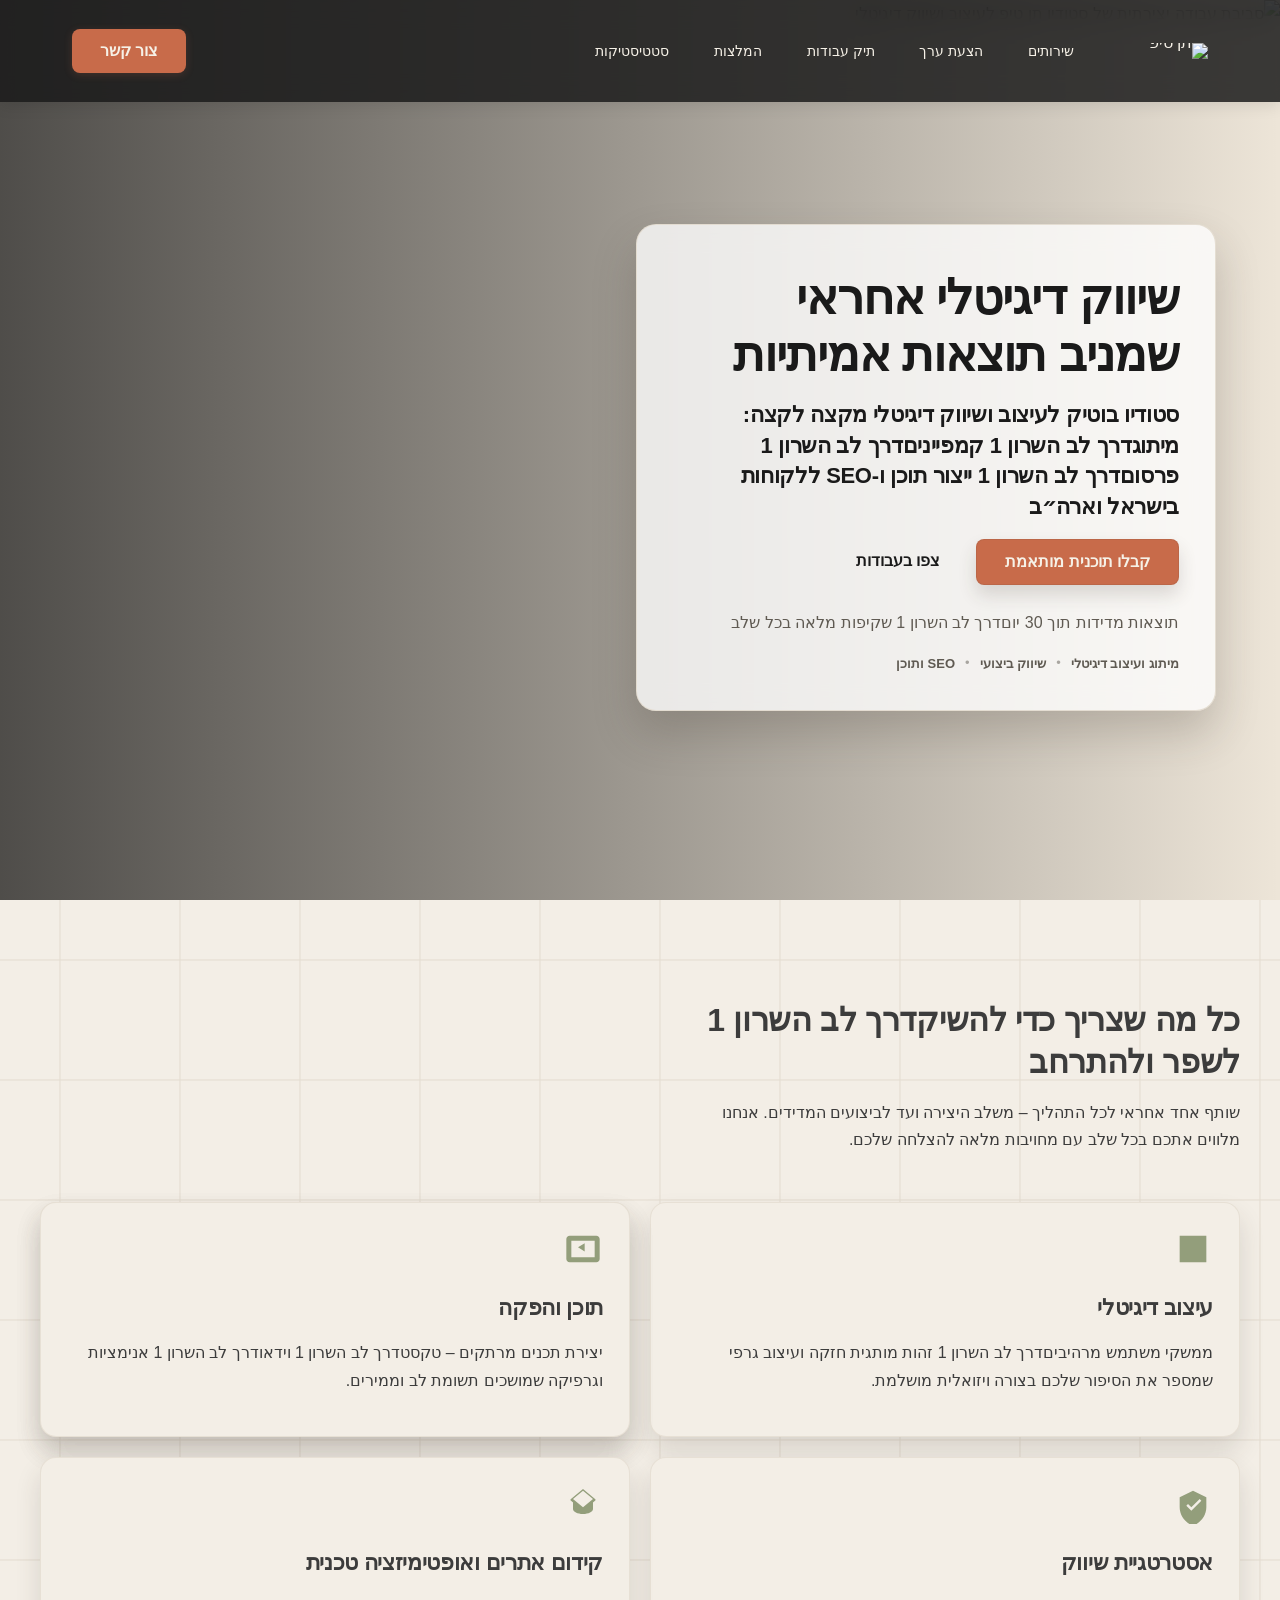
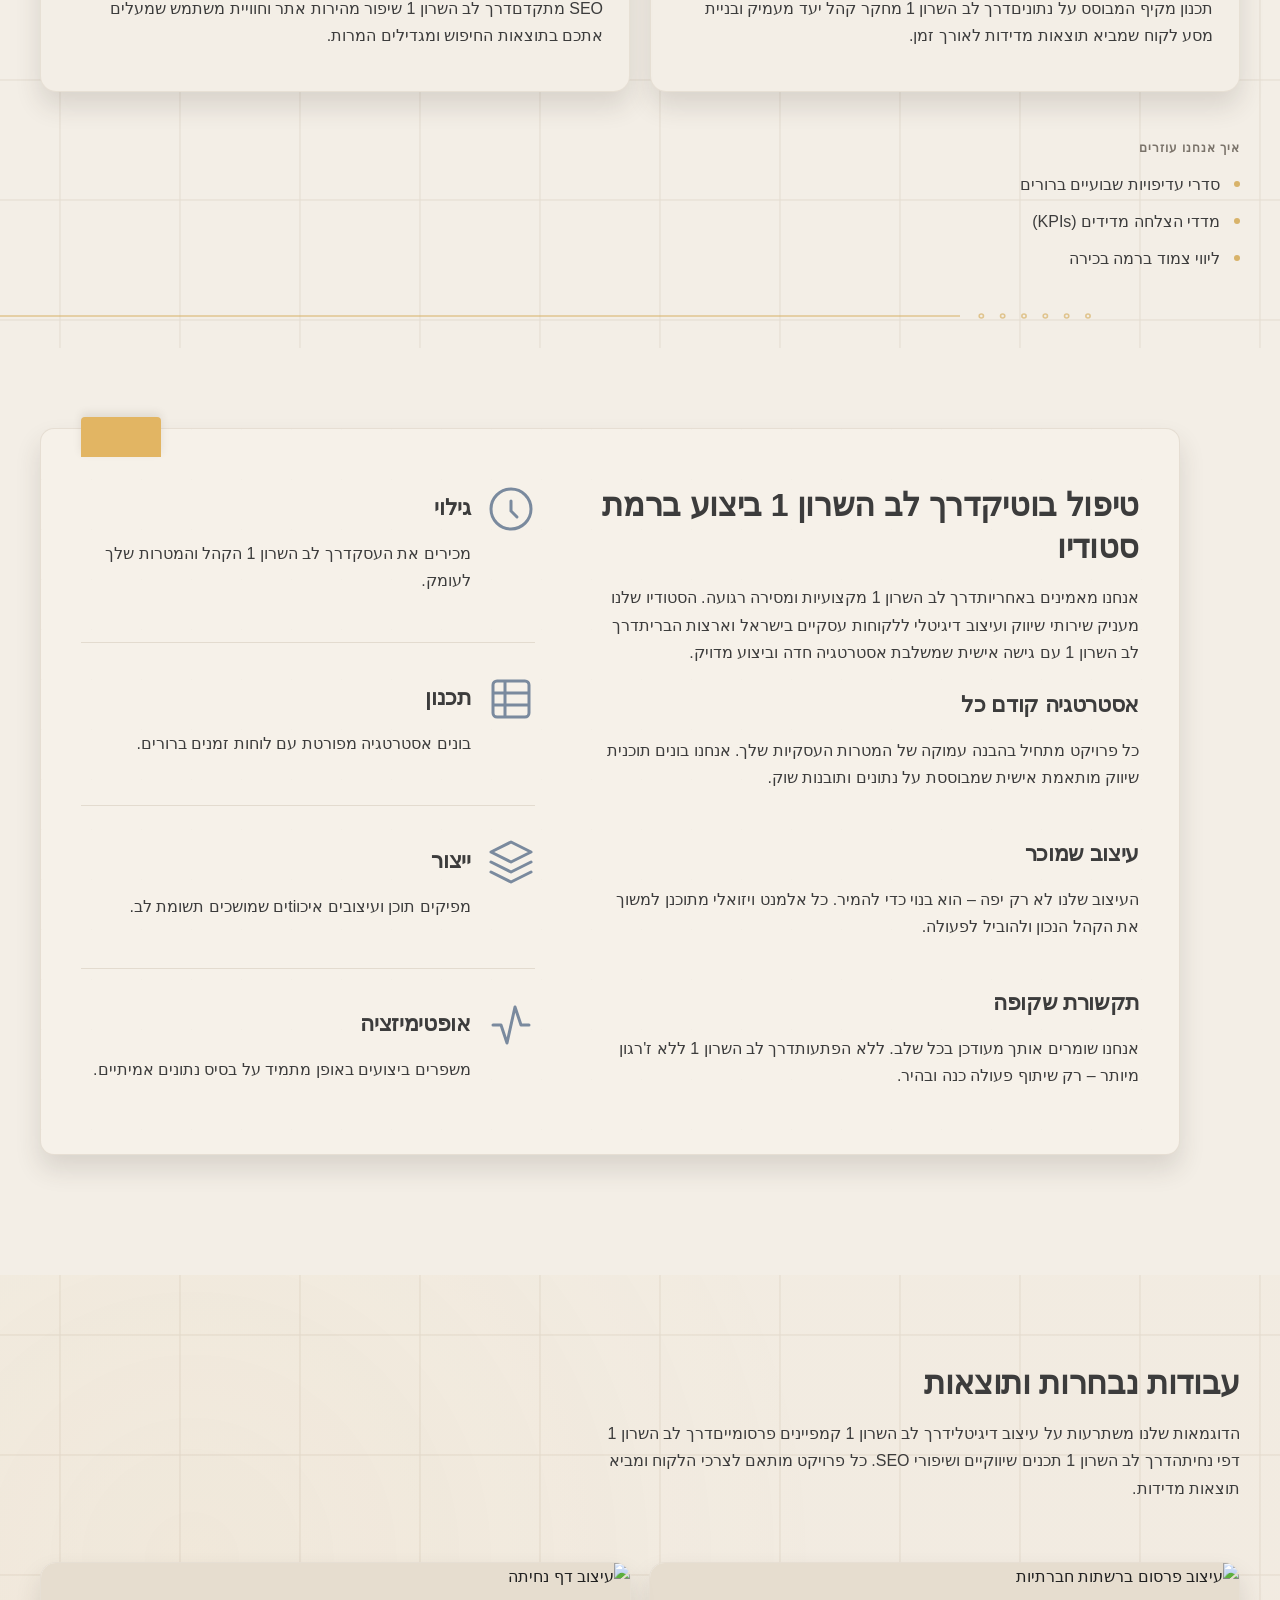
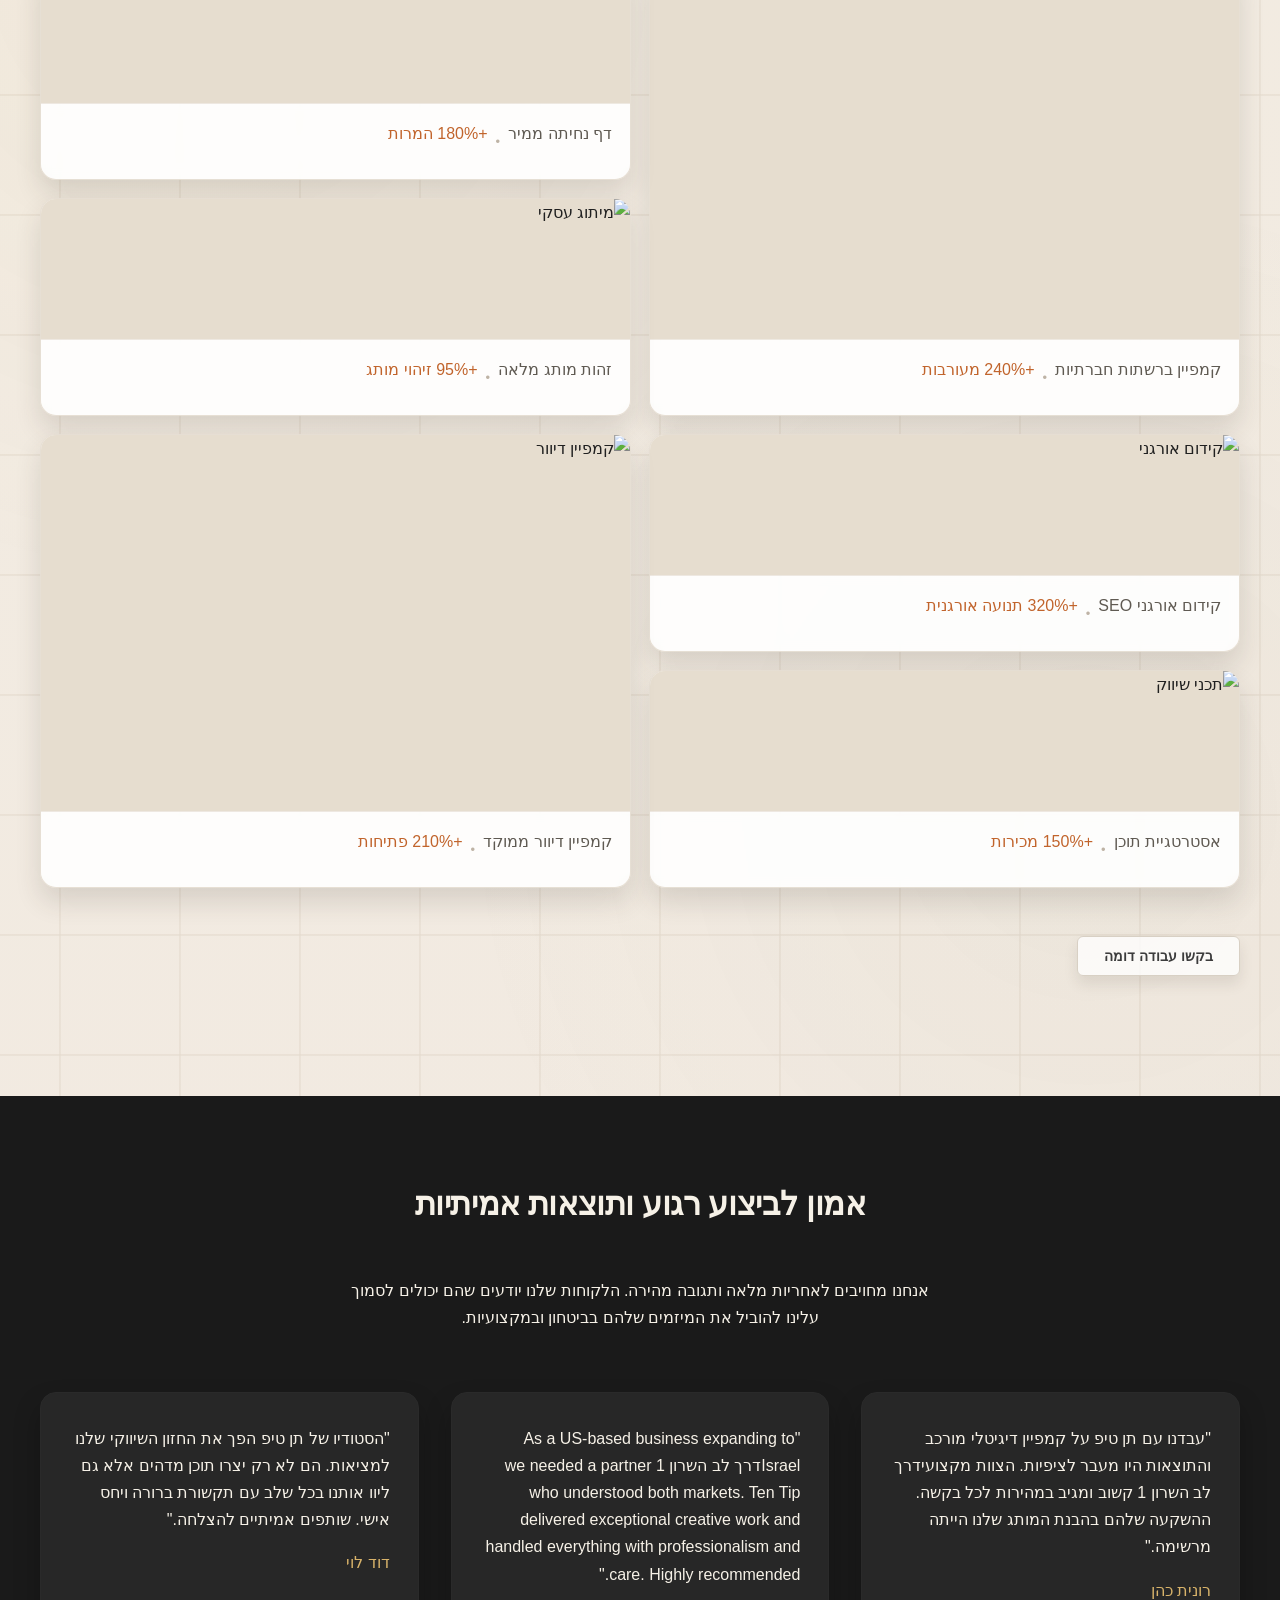
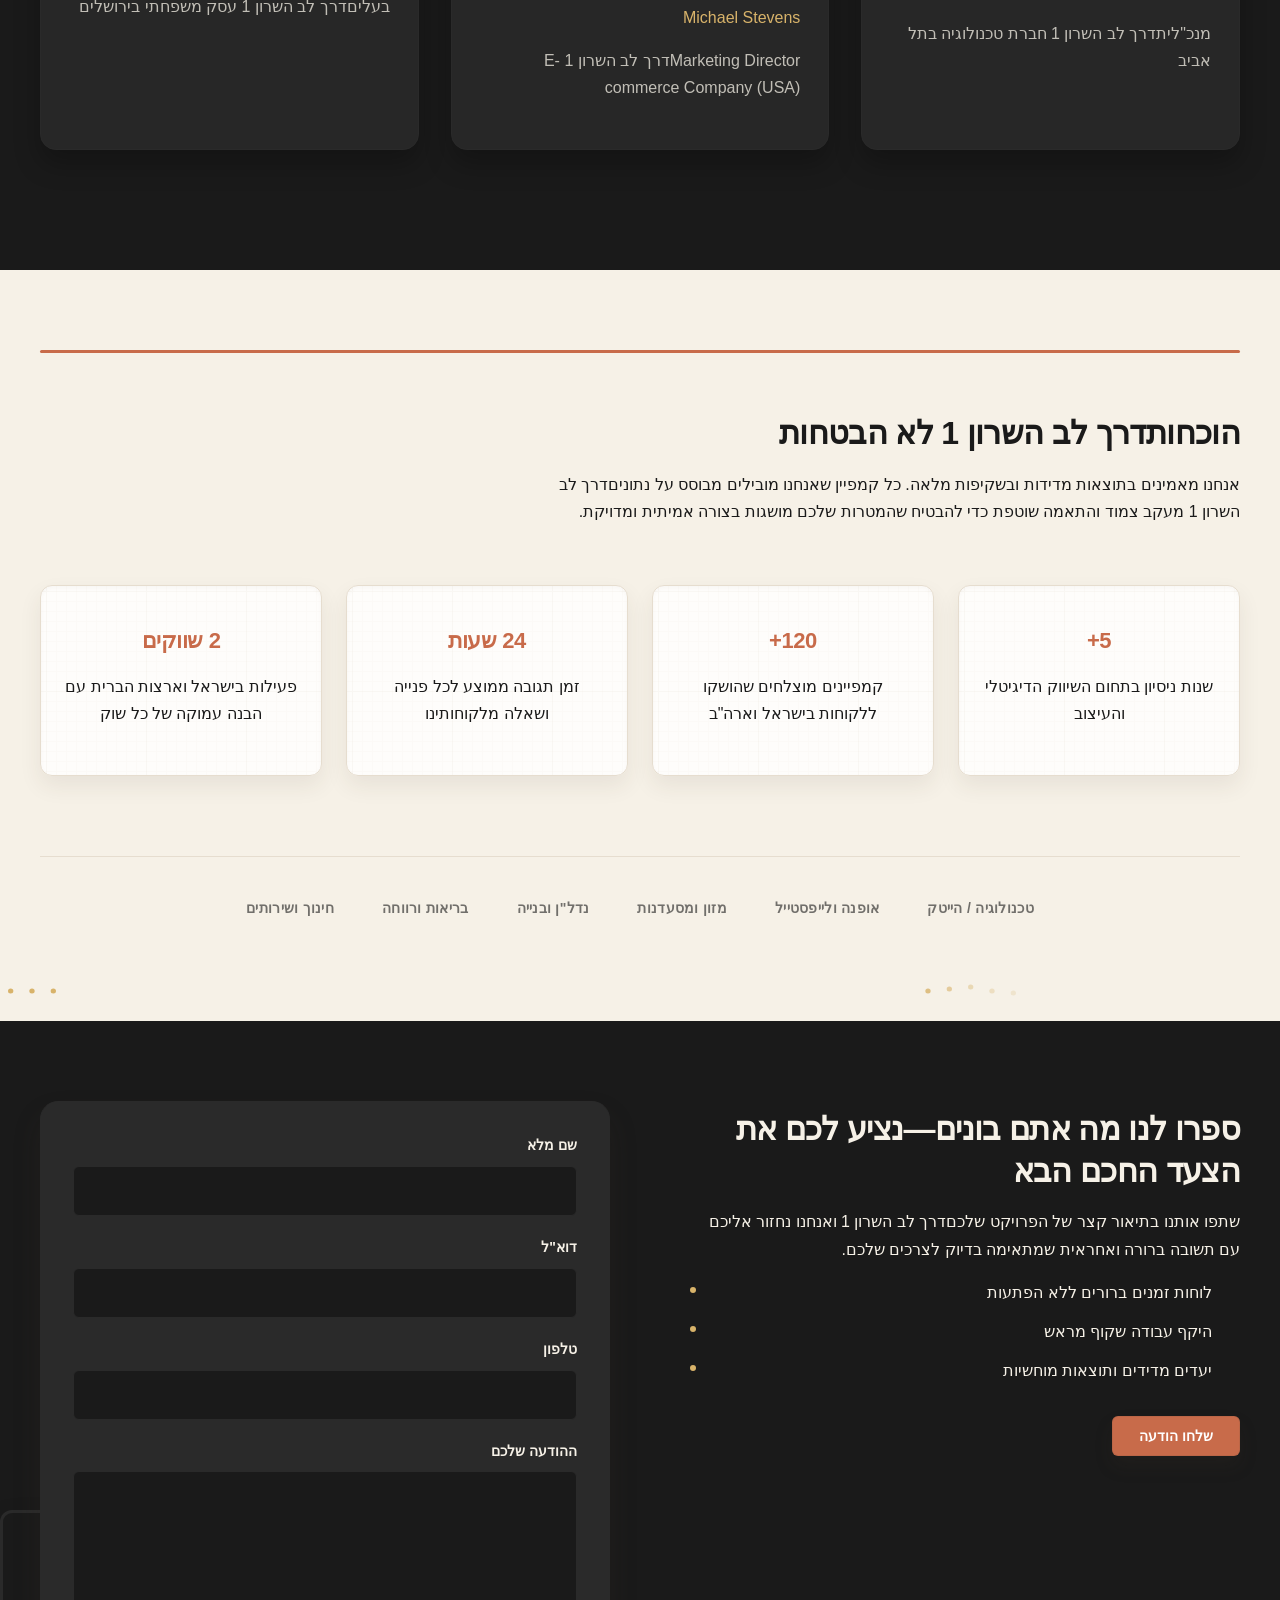
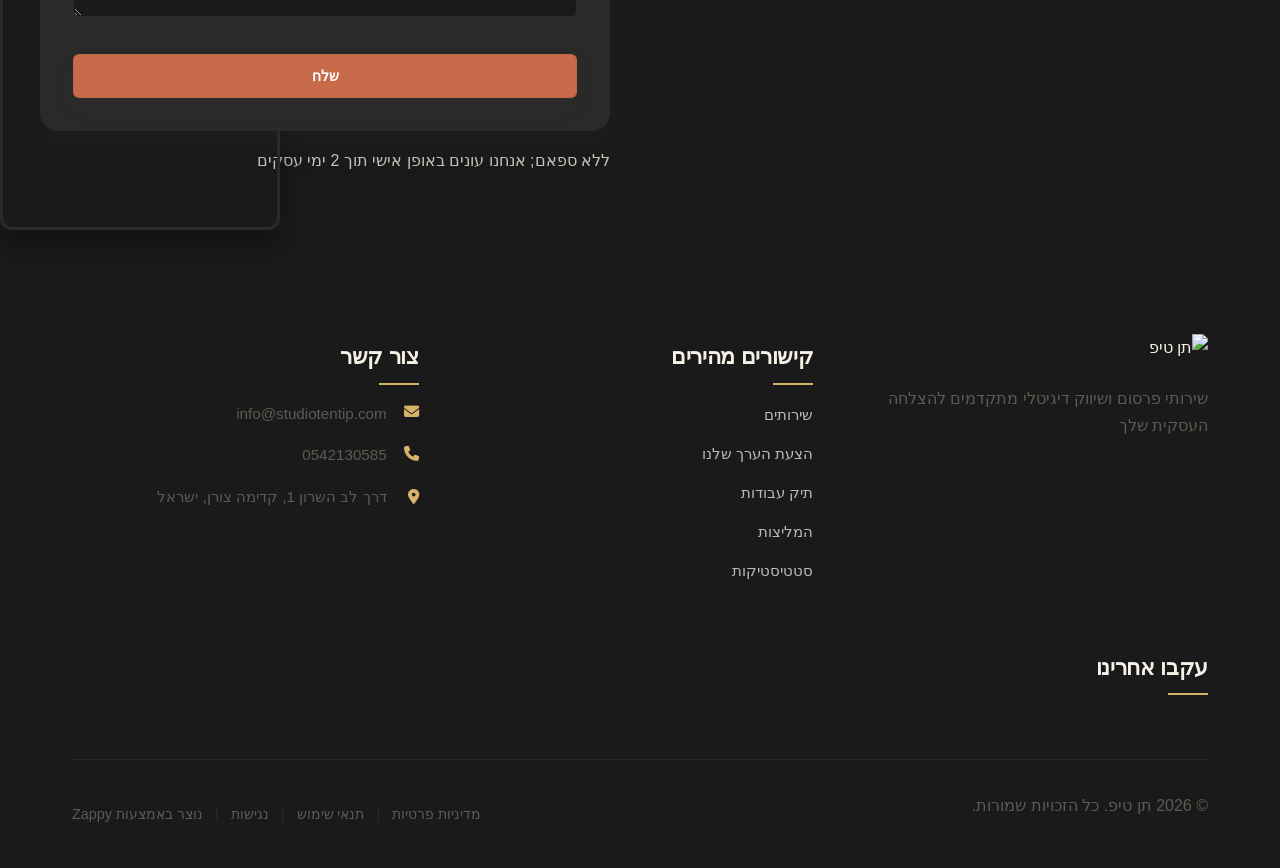
==== commit 70e6b74b: "Background sync: Progressive GitHub Sync" ====
--- a/public/index.html
+++ b/public/index.html
@@ -1 +1 @@
-<!doctype html><html dir="rtl" lang="he"><head><meta charset="UTF-8"><meta content="width=device-width,initial-scale=1" name="viewport"><meta content="index, follow" name="robots"><title>סטודיו עיצוב ושיווק דיגיטלי שמניע תוצאות — תן טיפ</title><meta content="תן טיפ - סטודיו עיצוב דיגיטלי בישראל המתמחה בשיווק, פרסום, קידום אתרים ועיצוב גרפי לעסקים. שירותי שיווק דיגיטלי מקצועיים עם אחריות מלאה ותוצאות מדידות." name="description"><meta content="שיווק, סטודיו עיצוב דיגיטלי בישראל, שירותי שיווק דיגיטלי לעסקים קטנים, קידום אתרים ועיצוב גרפי, פרסום דיגיטלי" name="keywords"><link href="/assets/favicon.ico" rel="icon" type="image/x-icon"><link href="/assets/favicon-16x16.png" rel="icon" type="image/png" sizes="16x16"><link href="/assets/favicon-32x32.png" rel="icon" type="image/png" sizes="32x32"><link href="/assets/favicon-48x48.png" rel="icon" type="image/png" sizes="48x48"><link href="/assets/favicon-192x192.png" rel="icon" type="image/png" sizes="192x192"><link href="/assets/favicon-512x512.png" rel="icon" type="image/png" sizes="512x512"><link href="/assets/apple-touch-icon.png" rel="apple-touch-icon"><script>!function(){"use strict";var t="ea3b12aa-7a06-4016-a95c-822f41b602db",e="https://api.zappy5.com/api/analytics/track",a=18e5,n=2592e6,o=!0,i=!0,r=!0;var s=function(){var e="zappy_visitor_"+t,a=null;try{if(a=localStorage.getItem(e)){var o=JSON.parse(a),i=Date.now();if(i-o.created<n)return o.lastSeen=i,localStorage.setItem(e,JSON.stringify(o)),o.id}}catch(t){console.warn("Zappy Analytics: LocalStorage not available")}var r="zv_"+Date.now()+"_"+Math.random().toString(36).substr(2,9);try{localStorage.setItem(e,JSON.stringify({id:r,created:Date.now(),lastSeen:Date.now()}))}catch(t){}return r}(),c=function(){var e="zappy_session_"+t,n=null;try{if(n=sessionStorage.getItem(e)){var o=JSON.parse(n),i=Date.now();if(i-o.timestamp<a)return o.timestamp=i,sessionStorage.setItem(e,JSON.stringify(o)),o.id}}catch(t){console.warn("Zappy Analytics: SessionStorage not available")}var r="zs_"+Date.now()+"_"+Math.random().toString(36).substr(2,9);try{sessionStorage.setItem(e,JSON.stringify({id:r,timestamp:Date.now()}))}catch(t){}return r}();function l(a,n){n=n||{};var o={website_id:t,event_type:a,page_path:window.location.pathname,referrer:document.referrer||"direct",visitor_id:s,session_id:c,metadata:n};if(navigator.sendBeacon){var i=new Blob([JSON.stringify(o)],{type:"application/json"});navigator.sendBeacon(e,i)}else fetch(e,{method:"POST",headers:{"Content-Type":"application/json"},body:JSON.stringify(o),keepalive:!0}).catch(function(t){console.warn("Zappy Analytics: Failed to track event",t)})}o&&l("pageview",{title:document.title,url:window.location.href}),i&&document.addEventListener("click",function(t){var e=t.target;if("BUTTON"===e.tagName||e.closest("button")){var a="BUTTON"===e.tagName?e:e.closest("button");l("click",{element:"button",text:a.textContent.trim().substring(0,100),id:a.id||null,class:a.className||null})}else if("A"===e.tagName||e.closest("a")){var n="A"===e.tagName?e:e.closest("a");l("navigation",{element:"link",text:n.textContent.trim().substring(0,100),href:n.href,external:n.hostname!==window.location.hostname})}},!0),r&&document.addEventListener("submit",function(t){var e=t.target;l("form_submit",{form_id:e.id||null,form_name:e.name||null,form_action:e.action||null,form_method:e.method||"GET"})},!0);var d=Date.now();window.addEventListener("beforeunload",function(){l("page_unload",{time_on_page:Math.floor((Date.now()-d)/1e3),page_path:window.location.pathname})}),window.zappyAnalytics={track:l,getVisitorId:function(){return s},getSessionId:function(){return c}}}()</script><meta content="סטודיו עיצוב ושיווק דיגיטלי שמניע תוצאות — תן טיפ" property="og:title"><meta content="תן טיפ - סטודיו עיצוב דיגיטלי בישראל המתמחה בשיווק, פרסום, קידום אתרים ועיצוב גרפי לעסקים. שירותי שיווק דיגיטלי מקצועיים עם אחריות מלאה ותוצאות מדידות." property="og:description"><meta content="website" property="og:type"><meta content="he_IL" property="og:locale"><meta content="summary_large_image" name="twitter:card"><meta content="סטודיו עיצוב ושיווק דיגיטלי שמניע תוצאות — תן טיפ" name="twitter:title"><meta content="תן טיפ - סטודיו עיצוב דיגיטלי בישראל המתמחה בשיווק, פרסום, קידום אתרים ועיצוב גרפי לעסקים. שירותי שיווק דיגיטלי מקצועיים עם אחריות מלאה ותוצאות מדידות." name="twitter:description"><link href="https://cdnjs.cloudflare.com/ajax/libs/font-awesome/6.4.0/css/all.min.css" rel="stylesheet"><link href="/assets/favicon.ico" rel="icon" type="image/x-icon"><link href="/assets/favicon-16x16.png" rel="icon" type="image/png" sizes="16x16"><link href="/assets/favicon-32x32.png" rel="icon" type="image/png" sizes="32x32"><link href="/assets/favicon-48x48.png" rel="icon" type="image/png" sizes="48x48"><link href="/assets/favicon-192x192.png" rel="icon" type="image/png" sizes="192x192"><link href="/assets/favicon-512x512.png" rel="icon" type="image/png" sizes="512x512"><link href="/assets/apple-touch-icon.png" rel="apple-touch-icon"><link href="https://cdn.jsdelivr.net/npm/vanilla-cookieconsent@3/dist/cookieconsent.css" rel="stylesheet"><script src="https://cdn.jsdelivr.net/npm/vanilla-cookieconsent@3/dist/cookieconsent.umd.js"></script><script src="https://cdn.jsdelivr.net/gh/mickidum/acc_toolbar/acctoolbar/acctoolbar.min.js"></script><link href="/styles.css" rel="stylesheet"><style id="zappy-dropdown-submenu-styles">#navMenu li:has(.sub-menu),.nav-menu li:has(.sub-menu),.navbar li:has(.sub-menu),nav li:has(.sub-menu){position:relative}#navMenu .sub-menu,.nav-menu .sub-menu,.navbar .sub-menu,nav .sub-menu{display:block!important;position:absolute!important;top:100%;left:0;min-width:220px;background:#fff;border-radius:8px;box-shadow:0 8px 25px rgba(0,0,0,.15);padding:8px 0;opacity:0;visibility:hidden;transform:translateY(10px);transition:all .3s ease;z-index:1000;list-style:none;pointer-events:none}#navMenu li:hover>.sub-menu,.nav-menu li:hover>.sub-menu,.navbar li:hover>.sub-menu,nav li:hover>.sub-menu{opacity:1!important;visibility:visible!important;transform:translateY(0)!important;pointer-events:auto!important}.sub-menu li{list-style:none;margin:0;padding:0}.sub-menu a{display:block!important;padding:10px 16px!important;color:var(--text-dark,#333)!important;font-weight:500;text-decoration:none;white-space:nowrap;transition:background-color .2s}.sub-menu a:hover{background-color:#f5f5f5}[dir=rtl] .nav-menu .sub-menu,[dir=rtl] .navbar .sub-menu,[dir=rtl] nav .sub-menu,html[lang=ar] .nav-menu .sub-menu,html[lang=ar] .navbar .sub-menu,html[lang=ar] nav .sub-menu,html[lang=he] .nav-menu .sub-menu,html[lang=he] .navbar .sub-menu,html[lang=he] nav .sub-menu{left:auto!important;right:0!important}.sub-menu:empty,.sub-menu:not(:has(li)),.sub-menu:not(:has(li:not(.zappy-hidden-menu-item))){display:none!important;opacity:0!important;visibility:hidden!important;pointer-events:none!important}li:has(.menu-group-title):hover>.sub-menu{opacity:1!important;visibility:visible!important;transform:translateY(0)!important;pointer-events:auto!important}#navMenu>li>.menu-group-title,.nav-menu>li>.menu-group-title{display:inline-block;padding:.5rem 1rem;cursor:default;user-select:none}@media (max-width:768px){#navMenu .sub-menu,.nav-menu .sub-menu,.navbar .sub-menu,nav .sub-menu{position:static!important;transform:none!important;box-shadow:none!important;background:0 0!important;max-height:0;overflow:hidden;opacity:0;visibility:hidden;transition:max-height .3s ease,opacity .3s ease;padding:0!important;border-radius:0!important}.sub-menu.mobile-expanded{max-height:500px!important;opacity:1!important;visibility:visible!important;padding:8px 0 8px 16px!important}[dir=rtl] .sub-menu.mobile-expanded,html[lang=he] .sub-menu.mobile-expanded{padding:8px 16px 8px 0!important}#navMenu li:hover>.sub-menu,.nav-menu li:hover>.sub-menu,.navbar li:hover>.sub-menu,nav li:hover>.sub-menu{opacity:0;visibility:hidden;pointer-events:none}#navMenu li>.sub-menu.mobile-expanded,.nav-menu li>.sub-menu.mobile-expanded,.navbar li>.sub-menu.mobile-expanded,nav li>.sub-menu.mobile-expanded{opacity:1!important;visibility:visible!important;pointer-events:auto!important}#navMenu li:has(.sub-menu),.nav-menu li:has(.sub-menu),.navbar li:has(.sub-menu),nav li:has(.sub-menu){display:flex!important;flex-wrap:wrap!important;align-items:center!important;position:relative!important;min-height:44px!important}#navMenu li:has(.sub-menu)>a,.nav-menu li:has(.sub-menu)>a,.navbar li:has(.sub-menu)>a,nav li:has(.sub-menu)>a{flex:1!important;min-width:0!important}#navMenu li:has(.sub-menu)>.menu-group-title,.nav-menu li:has(.sub-menu)>.menu-group-title,.navbar li:has(.sub-menu)>.menu-group-title,nav li:has(.sub-menu)>.menu-group-title{flex:1!important;min-width:0!important;padding:0!important;line-height:inherit!important}#navMenu li:has(.sub-menu)>.sub-menu,.nav-menu li:has(.sub-menu)>.sub-menu,.navbar li:has(.sub-menu)>.sub-menu,nav li:has(.sub-menu)>.sub-menu{flex-basis:100%!important;width:100%!important}#navMenu li:has(.sub-menu)>a [class*=arrow],#navMenu li:has(.sub-menu)>a [class*=chevron],.nav-menu li:has(.sub-menu)>a .fa-angle-down,.nav-menu li:has(.sub-menu)>a .fa-chevron-down,.nav-menu li:has(.sub-menu)>a [class*=arrow],.nav-menu li:has(.sub-menu)>a [class*=chevron],nav li:has(.sub-menu)>a [class*=arrow],nav li:has(.sub-menu)>a [class*=chevron]{display:none!important;visibility:hidden!important}.mobile-submenu-toggle{display:flex!important;align-items:center!important;justify-content:center!important;width:44px!important;height:auto!important;background:0 0!important;border:none!important;cursor:pointer!important;color:var(--text-light)!important;position:static!important;flex-shrink:0!important;align-self:stretch!important;z-index:2!important;padding:0!important;margin:0!important}.mobile-submenu-toggle::after{content:''!important;width:0!important;height:0!important;border-left:6px solid transparent!important;border-right:6px solid transparent!important;border-top:7px solid currentColor!important;transition:transform .3s ease!important}.mobile-submenu-toggle.expanded::after{transform:rotate(180deg)!important}.sub-menu a{padding:10px 0!important;display:block!important;color:var(--text-light)!important}.navbar .sub-menu li a,.zappy-products-dropdown .sub-menu a,nav.navbar .sub-menu li a{color:var(--text-light)!important}}@media (min-width:769px){.mobile-submenu-toggle{display:none!important}}</style><style id="mobile-lang-menu-deployed-css">@media (max-width:768px){.lang-switcher,.nav-container .lang-switcher,.nav-cta-container .lang-switcher,.nav-ecommerce-icons .lang-switcher,.nav-icons-left .lang-switcher,.navbar .lang-switcher,.navbar .nav-cta-container .lang-switcher{display:none!important}.mobile-lang-menu{width:100%;border-top:1px solid rgba(128,128,128,.2);padding:8px 0 0 0;margin-top:8px}.mobile-lang-toggle{display:flex!important;align-items:center;justify-content:space-between;width:100%;padding:12px 16px;background:0 0;border:none;cursor:pointer;font-size:15px;color:inherit;font-family:inherit}.mobile-lang-toggle::after{content:'';display:inline-block;width:8px;height:8px;border-right:2px solid currentColor;border-bottom:2px solid currentColor;transform:rotate(45deg);transition:transform .3s ease;margin-left:8px}.mobile-lang-toggle.expanded::after{transform:rotate(-135deg)}.mobile-lang-options{max-height:0;overflow:hidden;transition:max-height .3s ease}.mobile-lang-options.expanded{max-height:300px}.mobile-lang-option{display:flex!important;align-items:center;gap:10px;padding:10px 24px;text-decoration:none;color:inherit;font-size:14px;font-family:inherit}.mobile-lang-option:hover{background:rgba(128,128,128,.1)}.mobile-lang-option.active{font-weight:600;opacity:.7;pointer-events:none}.mobile-lang-option img{width:20px;height:20px;border-radius:50%}}@media (min-width:769px){.mobile-lang-menu{display:none!important}}</style><style id="zappy-widget-visibility">#mic-access-tool-box,#mic-access-tool-general-button,#mic-init-access-tool #mic-access-tool-box,#mic-init-access-tool #mic-access-tool-general-button,#mic-init-access-tool .mic-access-tool-general-button,._access-icon,._access-menu,.mic-access-tool-box,.mic-access-tool-general-button,div[id*=mic-access-tool-box]{display:none!important;visibility:hidden!important;opacity:0!important;pointer-events:none!important}</style></head><body><nav class="navbar" dir="rtl"><button class="mobile-toggle" aria-label="Menu" id="mobileToggle"><svg viewBox="0 0 24 24" class="hamburger-icon" height="24" width="24" fill="none"><path d="M3 12h18M3 6h18M3 18h18" stroke="currentColor" stroke-width="2" stroke-linecap="round"></path></svg><svg viewBox="0 0 24 24" class="close-icon" height="24" width="24" fill="none" style="display:none"><path d="M18 6L6 18M6 6l12 12" stroke="currentColor" stroke-width="2" stroke-linecap="round"></path></svg></button><button class="phone-header-btn" aria-label="Call" data-phone="0542130585"><svg viewBox="0 0 24 24" width="20" height="20" fill="currentColor"><path d="M22 16.92v3a2 2 0 0 1-2.18 2 19.79 19.79 0 0 1-8.63-3.07 19.5 19.5 0 0 1-6-6 19.79 19.79 0 0 1-3.07-8.67A2 2 0 0 1 4.11 2h3a2 2 0 0 1 2 1.72 12.84 12.84 0 0 0 .7 2.81 2 2 0 0 1-.45 2.11L8.09 9.91a16 16 0 0 0 6 6l1.27-1.27a2 2 0 0 1 2.11-.45 12.84 12.84 0 0 0 2.81.7A2 2 0 0 1 22 16.92z"></path></svg></button><div class="nav-container"><div class="nav-right-group"><div class="nav-brand"><a href="/" class="logo-link"><img alt="תן טיפ" src="/assets/logo.webp" class="logo"></a></div><ul class="nav-menu" id="navMenu"><li><a href="#services">שירותים</a></li><li><a href="#value-proposition">הצעת ערך</a></li><li><a href="#portfolio">תיק עבודות</a></li><li><a href="#testimonials">המלצות</a></li><li><a href="#stats">סטטיסטיקות</a></li></ul></div><div class="nav-cta-container"><a href="#cta" class="nav-cta-btn">צור קשר</a></div></div></nav><script>window.addEventListener("load",function(){const e=document.querySelector(".navbar, nav, header");if(!e)return void console.log("[Navbar] Navbar element not found");let t=document.getElementById("mobileToggle")||document.querySelector(".mobile-toggle")||document.querySelector(".hamburger")||document.querySelector(".hamburger-menu")||document.querySelector(".menu-toggle")||document.querySelector(".burger-menu")||document.querySelector('[aria-label="Menu"]')||document.querySelector('[aria-label="תפריט"]');const o=document.querySelector(".phone-header-btn"),n=window.getComputedStyle(e);let r=n.backgroundColor;if(console.log("[Navbar] Initial navbar background:",r),"transparent"===r||"rgba(0, 0, 0, 0)"===r||r.startsWith("rgba")&&r.includes(", 0)")){const e=n.backgroundImage;if(e&&"none"!==e)console.log("[Navbar] Navbar has background image/gradient, using dark text"),r="rgb(240, 240, 240)";else{const e=window.getComputedStyle(document.body).backgroundColor;console.log("[Navbar] Navbar transparent, using body background:",e),r=e}}const i=r.match(/\d+/g);if(i&&i.length>=3){const e=(.299*parseInt(i[0])+.587*parseInt(i[1])+.114*parseInt(i[2]))/255;console.log("[Navbar] Mobile button colors preserved from Claude CSS (luminance:",e.toFixed(2)+")");const n=document.createElement("style");n.id="zappy-mobile-nav-fix";document.documentElement.lang;document.documentElement.dir,n.textContent='\n        /* Hide mobile buttons on desktop, show only on mobile */\n        @media (min-width: 769px) {\n          .mobile-toggle,\n          .phone-header-btn {\n            display: none !important;\n          }\n        }\n        \n        /* Show and position mobile buttons correctly on mobile */\n        @media (max-width: 768px) {\n          .mobile-toggle,\n          .phone-header-btn {\n            position: absolute !important;\n            top: 50% !important;\n            transform: translateY(-50%) !important;\n            z-index: 1001 !important;\n            display: flex !important;\n            align-items: center !important;\n            justify-content: center !important;\n            width: 36px !important;\n            height: 36px !important;\n            border-radius: 50% !important;\n            border: none !important;\n            cursor: pointer !important;\n            padding: 6px !important;\n            background: none !important;\n            color: var(--nav-text, var(--text-light)) !important;\n          }\n          \n          /* LTR positioning (default): hamburger LEFT, phone RIGHT */\n          html:not([dir="rtl"]):not([lang="he"]):not([lang="ar"]) .mobile-toggle,\n          html[dir="ltr"] .mobile-toggle {\n            left: 12px !important;\n            right: auto !important;\n          }\n          html:not([dir="rtl"]):not([lang="he"]):not([lang="ar"]) .phone-header-btn,\n          html[dir="ltr"] .phone-header-btn {\n            right: 12px !important;\n            left: auto !important;\n          }\n          \n          /* RTL positioning: hamburger RIGHT, phone LEFT */\n          html[dir="rtl"] .mobile-toggle,\n          html[lang="he"] .mobile-toggle,\n          html[lang="ar"] .mobile-toggle {\n            right: 12px !important;\n            left: auto !important;\n          }\n          html[dir="rtl"] .phone-header-btn,\n          html[lang="he"] .phone-header-btn,\n          html[lang="ar"] .phone-header-btn {\n            left: 12px !important;\n            right: auto !important;\n          }\n          \n          /* CRITICAL: Ensure nav-container has min-height on mobile */\n          /* All children are positioned absolutely/fixed on mobile, so height:auto collapses to 0 */\n          .nav-container {\n            min-height: 70px !important;\n            position: relative !important;\n          }\n          \n          /* Ensure SVG icons are properly sized and inherit color */\n          .mobile-toggle svg,\n          .phone-header-btn svg {\n            width: 24px !important;\n            height: 24px !important;\n            /* Don\'t force display - let JavaScript control hamburger/close toggle */\n          }\n          \n          /* Reset nav-cta-container on mobile - remove desktop box-shadow/padding */\n          /* that creates a visible ghost box when CTA button is hidden */\n          .nav-cta-container {\n            box-shadow: none !important;\n            padding: 0 !important;\n          }\n          \n          /* Hide nav-cta-container entirely on mobile when there\'s no lang-switcher */\n          /* (only the CTA button is inside, and it\'s hidden on mobile) */\n          .nav-cta-container:not(:has(.lang-switcher)) {\n            display: none !important;\n          }\n          \n          /* CRITICAL: Prevent hero image fade gradient from bleeding over headline text */\n          /* The .image-fade-gradient has bottom: -30px (extends below parent) */\n          /* On mobile stacked layout, this overlaps the h1 text below the image */\n          .hero-image-column {\n            overflow: hidden !important;\n          }\n          .image-fade-gradient {\n            bottom: 0 !important;\n          }\n          \n          /* Hide desktop language switcher on mobile - hamburger menu handles it */\n          /* High specificity to override stored CSS */\n          .lang-switcher,\n          .nav-cta-container .lang-switcher,\n          .nav-container .lang-switcher,\n          .navbar .lang-switcher,\n          .navbar .nav-cta-container .lang-switcher {\n            display: none !important;\n          }\n        }\n      ';const r=document.getElementById("zappy-mobile-nav-fix");r&&r.remove(),document.head.appendChild(n),console.log("[Navbar] Critical CSS injected for mobile nav positioning");const l=window.innerWidth<=768;if(t){const e=t.querySelector(".hamburger-icon"),o=t.querySelector(".close-icon");e&&(e.style.setProperty("width","24px","important"),e.style.setProperty("height","24px","important"),e.style.setProperty("display","block","important")),o&&(o.style.setProperty("width","24px","important"),o.style.setProperty("height","24px","important"),o.style.setProperty("display","none","important")),l?(t.style.setProperty("position","absolute","important"),t.style.setProperty("top","50%","important"),t.style.setProperty("transform","translateY(-50%)","important"),t.style.setProperty("z-index","1001","important"),t.style.removeProperty("left"),t.style.removeProperty("right"),console.log("[Navbar] Mobile toggle positioning applied (mobile viewport)")):(t.style.removeProperty("position"),t.style.removeProperty("top"),t.style.removeProperty("transform"),t.style.removeProperty("z-index"),t.style.removeProperty("left"),t.style.removeProperty("right"),console.log("[Navbar] Desktop viewport - cleared mobile toggle inline positioning"))}if(o){const e=o.querySelector("svg");e&&(e.style.width="24px",e.style.height="24px",e.setAttribute("width","24"),e.setAttribute("height","24")),l?(o.style.setProperty("position","absolute","important"),o.style.setProperty("top","50%","important"),o.style.setProperty("transform","translateY(-50%)","important"),o.style.setProperty("z-index","1001","important"),o.style.removeProperty("left"),o.style.removeProperty("right"),console.log("[Navbar] Phone button positioning applied (mobile viewport)")):(o.style.removeProperty("position"),o.style.removeProperty("top"),o.style.removeProperty("transform"),o.style.removeProperty("z-index"),o.style.removeProperty("left"),o.style.removeProperty("right"),console.log("[Navbar] Desktop viewport - cleared phone button inline positioning"))}}else console.log("[Navbar] Could not parse background color:",r);t=document.getElementById("mobileToggle")||document.querySelector(".mobile-toggle")||document.querySelector(".hamburger")||document.querySelector(".hamburger-menu")||document.querySelector(".menu-toggle")||document.querySelector(".burger-menu")||document.querySelector('[aria-label="Menu"]')||document.querySelector('[aria-label="תפריט"]');const l=document.getElementById("navMenu")||document.querySelector(".nav-menu")||document.querySelector(".nav-links")||document.querySelector("nav ul:not(.submenu)");if(!t||!l)return void console.log("[Navbar] Mobile toggle or menu not found:",{toggle:!!t,menu:!!l});l.id||(l.id="navMenu"),console.log("[Navbar] Initializing mobile menu...");const a=t.cloneNode(!0);t.parentNode.replaceChild(a,t),a.addEventListener("click",function(e){e.preventDefault(),e.stopPropagation();const t=this.querySelector(".hamburger-icon"),o=this.querySelector(".close-icon");l.classList.contains("active")?(l.classList.remove("active"),t&&t.style.setProperty("display","block","important"),o&&o.style.setProperty("display","none","important"),document.body.style.overflow="",console.log("[Navbar] Menu closed")):(l.classList.add("active"),t&&t.style.setProperty("display","none","important"),o&&o.style.setProperty("display","block","important"),document.body.style.overflow="hidden",console.log("[Navbar] Menu opened"))}),l.querySelectorAll("a").forEach(function(e){e.addEventListener("click",function(){if("#"===this.getAttribute("href"))return;const e=a.querySelector(".hamburger-icon"),t=a.querySelector(".close-icon");l.classList.remove("active"),e&&e.style.setProperty("display","block","important"),t&&t.style.setProperty("display","none","important"),document.body.style.overflow="",console.log("[Navbar] Menu closed (link clicked)")})});var s=l.querySelectorAll(".dropdown-toggle");s.forEach(function(e){e.addEventListener("click",function(e){e.preventDefault(),e.stopPropagation();var t=this.closest(".nav-dropdown");t&&(t.parentNode.querySelectorAll(".nav-dropdown.open").forEach(function(e){e!==t&&e.classList.remove("open")}),t.classList.toggle("open"),console.log("[Navbar] Dropdown toggled:",t.classList.contains("open")?"open":"closed"))})}),document.addEventListener("click",function(e){e.target.closest(".nav-dropdown")||document.querySelectorAll(".nav-dropdown.open").forEach(function(e){e.classList.remove("open")})}),console.log("[Navbar] Dropdown handlers initialized for "+s.length+" dropdowns"),o&&o.addEventListener("click",function(){const e=document.querySelectorAll('a[href^="tel:"]'),t=e.length>0?e[0].getAttribute("href").replace("tel:",""):"0542130585";window.location.href="tel:"+t,console.log("[Navbar] Phone button clicked")}),console.log("[Navbar] Mobile menu initialized successfully");const p=function(){const e=document.querySelector(".whatsapp-float");e&&(window.innerWidth>=769?(e.style.setProperty("display","none","important"),e.style.setProperty("visibility","hidden","important"),e.style.setProperty("opacity","0","important"),e.style.setProperty("pointer-events","none","important"),console.log("[WhatsApp] Button hidden on desktop")):(e.style.removeProperty("display"),e.style.removeProperty("visibility"),e.style.removeProperty("opacity"),e.style.removeProperty("pointer-events"),console.log("[WhatsApp] Button visible on mobile")))};let c;p(),window.addEventListener("resize",function(){clearTimeout(c),c=setTimeout(p,100)})})</script><main><section class="index-hero-section" data-layout-spec="בית-hero" id="hero" data-hero-type="fullscreen-scrim"><div class="index-hero-section__bg-wrapper"><img alt="סביבת עבודה יצירתית של סטודיו תן טיפ לעיצוב ושיווק דיגיטלי" src="/assets/site-index-hero-bg.webp" data-context="Warm, inviting workspace scene for a digital marketing and design studio. Show a modern, minimalist desk setup with a laptop displaying colorful design work, a notebook with sketches, a coffee cup, and soft natural lighting. Warm tones (terracotta, cream, gold accents), subtle film grain texture. The scene should feel creative, professional, and human-centered. Focus on craftsmanship and attention to detail. Soft shadows, cozy atmosphere, shot from a slightly elevated angle. Color palette: warm beige, terracotta, soft gold, cream whites." data-placeholder="index-hero-bg" height="1080" width="1920" class="index-hero-section__bg-image" data-hero-bg="true"><div class="index-hero-section__scrim" aria-hidden="true"></div></div><div class="index-hero-section__content-wrapper"><div class="index-hero-section__overlay-card"><h1 class="index-hero-section__title">שיווק דיגיטלי אחראי<br>שמניב תוצאות אמיתיות</h1><h3 class="index-hero-section__subtitle">סטודיו בוטיק לעיצוב ושיווק דיגיטלי מקצה לקצה: מיתוג, קמפיינים, פרסום, ייצור תוכן ו-SEO ללקוחות בישראל וארה״ב</h3><div class="index-hero-section__cta-row"><a href="#contact-form" class="index-hero-section__btn-primary">קבלו תוכנית מותאמת</a><a href="#portfolio" class="index-hero-section__btn-secondary">צפו בעבודות</a></div><p class="index-hero-section__reassurance">תוצאות מדידות תוך 30 יום, שקיפות מלאה בכל שלב</p><div class="index-hero-section__service-tags"><span class="index-hero-section__tag">מיתוג ועיצוב דיגיטלי</span><span class="index-hero-section__tag-separator">•</span><span class="index-hero-section__tag">שיווק ביצועי</span><span class="index-hero-section__tag-separator">•</span><span class="index-hero-section__tag">SEO ותוכן</span></div></div></div><div class="index-hero-section__divider-wrapper"><svg viewBox="0 0 1200 100" xmlns="http://www.w3.org/2000/svg" aria-hidden="true" data-no-icon-edit="true" preserveAspectRatio="none"><path d="M0,100 L0,20 Q150,28 300,18 T600,22 Q750,18 900,24 T1200,20 L1200,100 Z" fill="#F3EEE6"></path></svg></div></section><section class="index-services-section" data-layout-spec="בית-services" id="services"><div class="index-services-section__container"><div class="index-services-section__header"><h2 class="index-services-section__title">כל מה שצריך כדי להשיק, לשפר ולהתרחב</h2><p class="index-services-section__intro">שותף אחד אחראי לכל התהליך – משלב היצירה ועד לביצועים המדידים. אנחנו מלווים אתכם בכל שלב עם מחויבות מלאה להצלחה שלכם.</p></div><div class="index-services-section__grid"><div class="index-services-section__card index-services-section__card--large"><div class="index-services-section__card-content"><svg viewBox="0 0 48 48" xmlns="http://www.w3.org/2000/svg" class="index-services-section__icon" data-element-type="icon" data-icon-type="svg" height="40" width="40"><path d="M8 8h32v32H8z M16 16h16v16H16z M20 20h8v8h-8z" fill="currentColor"></path></svg><h3 class="index-services-section__card-title">עיצוב דיגיטלי</h3><p class="index-services-section__card-text">ממשקי משתמש מרהיבים, זהות מותגית חזקה ועיצוב גרפי שמספר את הסיפור שלכם בצורה ויזואלית מושלמת.</p></div></div><div class="index-services-section__card index-services-section__card--large"><div class="index-services-section__card-content"><svg viewBox="0 0 48 48" xmlns="http://www.w3.org/2000/svg" class="index-services-section__icon" data-element-type="icon" data-icon-type="svg" height="40" width="40"><path d="M24 8L8 16v12c0 10 7 19 16 22 9-3 16-12 16-22V16L24 8zm-2 24l-6-6 2-2 4 4 10-10 2 2-12 12z" fill="currentColor"></path></svg><h3 class="index-services-section__card-title">אסטרטגיית שיווק</h3><p class="index-services-section__card-text">תכנון מקיף המבוסס על נתונים, מחקר קהל יעד מעמיק ובניית מסע לקוח שמביא תוצאות מדידות לאורך זמן.</p></div></div><div class="index-services-section__card index-services-section__card--small"><div class="index-services-section__card-content"><svg viewBox="0 0 48 48" xmlns="http://www.w3.org/2000/svg" class="index-services-section__icon" data-element-type="icon" data-icon-type="svg" height="40" width="40"><path d="M38 18h-8V8H18v10h-8l14 16 14-16zM10 38v4h28v-4H10z" fill="currentColor"></path></svg><h3 class="index-services-section__card-title">פרסום ממומן</h3><p class="index-services-section__card-text">קמפיינים ממוקדים בפייסבוק, אינסטגרם וגוגל עם אופטימיזציה מתמדת למקסום ROI.</p></div></div><div class="index-services-section__card index-services-section__card--small"><div class="index-services-section__card-content"><svg viewBox="0 0 48 48" xmlns="http://www.w3.org/2000/svg" class="index-services-section__icon" data-element-type="icon" data-icon-type="svg" height="40" width="40"><path d="M40 8H8c-2.2 0-4 1.8-4 4v24c0 2.2 1.8 4 4 4h32c2.2 0 4-1.8 4-4V12c0-2.2-1.8-4-4-4zm-2 26H10V14h28v20z M18 22l8-5v10l-8-5z" fill="currentColor"></path></svg><h3 class="index-services-section__card-title">תוכן והפקה</h3><p class="index-services-section__card-text">יצירת תכנים מרתקים – טקסט, וידאו, אנימציות וגרפיקה שמושכים תשומת לב וממירים.</p></div></div><div class="index-services-section__card index-services-section__card--small index-services-section__card--span"><div class="index-services-section__card-content"><svg viewBox="0 0 48 48" xmlns="http://www.w3.org/2000/svg" class="index-services-section__icon" data-element-type="icon" data-icon-type="svg" height="40" width="40"><path d="M38.8 18.4L24 6 9.2 18.4c-.4.4-.4 1 0 1.4l14.8 12.4 14.8-12.4c.4-.4.4-1 0-1.4zM24 28L12 18l12-10 12 10-12 10zm0 4l-12-10v8c0 3.3 5.4 6 12 6s12-2.7 12-6v-8L24 32z" fill="currentColor"></path></svg><h3 class="index-services-section__card-title">קידום אתרים ואופטימיזציה טכנית</h3><p class="index-services-section__card-text">SEO מתקדם, שיפור מהירות אתר וחוויית משתמש שמעלים אתכם בתוצאות החיפוש ומגדילים המרות.</p></div></div></div><div class="index-services-section__footer"><h4 class="index-services-section__footer-title">איך אנחנו עוזרים</h4><ul class="index-services-section__footer-list"><li class="index-services-section__footer-item">סדרי עדיפויות שבועיים ברורים</li><li class="index-services-section__footer-item">מדדי הצלחה מדידים (KPIs)</li><li class="index-services-section__footer-item">ליווי צמוד ברמה בכירה</li></ul></div></div><div class="index-services-section__divider-wrapper"><svg viewBox="0 0 1200 60" xmlns="http://www.w3.org/2000/svg" aria-hidden="true" data-no-icon-edit="true" preserveAspectRatio="none"><path d="M0,60 L0,28 Q60,26 120,29 T240,27 Q300,30 360,26 T480,28 Q540,27 600,30 T720,26 Q780,29 840,27 T960,30 Q1020,26 1080,28 T1200,27 L1200,60 Z" fill="#F3EEE6"></path><line opacity="0.7" stroke="var(--accent)" stroke-width="1.5" x1="0" x2="900" y1="28" y2="28"></line><g fill="none" opacity="0.7" stroke="var(--accent)" stroke-width="1.5"><circle cx="920" cy="28" r="2"></circle><circle cx="940" cy="28" r="2"></circle><circle cx="960" cy="28" r="2"></circle><circle cx="980" cy="28" r="2"></circle><circle cx="1000" cy="28" r="2"></circle><circle cx="1020" cy="28" r="2"></circle></g></svg></div></section><section class="index-value-proposition-section" data-layout-spec="בית-value-proposition" id="value-proposition"><div class="value-prop-container"><div class="value-prop-panel"><div class="paper-tab"></div><div class="panel-grid"><div class="content-column"><h2>טיפול בוטיק, ביצוע ברמת סטודיו</h2><p>אנחנו מאמינים באחריות, מקצועיות ומסירה רגועה. הסטודיו שלנו מעניק שירותי שיווק ועיצוב דיגיטלי ללקוחות עסקיים בישראל וארצות הברית, עם גישה אישית שמשלבת אסטרטגיה חדה וביצוע מדויק.</p><div class="differentiators"><div class="diff-item"><h3>אסטרטגיה קודם כל</h3><p>כל פרויקט מתחיל בהבנה עמוקה של המטרות העסקיות שלך. אנחנו בונים תוכנית שיווק מותאמת אישית שמבוססת על נתונים ותובנות שוק.</p></div><div class="diff-item"><h3>עיצוב שמוכר</h3><p>העיצוב שלנו לא רק יפה – הוא בנוי כדי להמיר. כל אלמנט ויזואלי מתוכנן למשוך את הקהל הנכון ולהוביל לפעולה.</p></div><div class="diff-item"><h3>תקשורת שקופה</h3><p>אנחנו שומרים אותך מעודכן בכל שלב. ללא הפתעות, ללא ז'רגון מיותר – רק שיתוף פעולה כנה ובהיר.</p></div></div></div><div class="process-column"><div class="process-step"><svg viewBox="0 0 24 24" xmlns="http://www.w3.org/2000/svg" aria-hidden="true" data-no-icon-edit="true" class="process-icon" fill="none"><circle cx="12" cy="12" r="10" stroke="currentColor" stroke-width="1.5"></circle><path d="M12 8v5l3 3" stroke="currentColor" stroke-width="1.5" stroke-linecap="round"></path></svg><div class="process-content"><h3>גילוי</h3><p>מכירים את העסק, הקהל והמטרות שלך לעומק.</p></div></div><div class="process-step"><svg viewBox="0 0 24 24" xmlns="http://www.w3.org/2000/svg" aria-hidden="true" data-no-icon-edit="true" class="process-icon" fill="none"><rect height="18" rx="2" stroke="currentColor" stroke-width="1.5" width="18" x="3" y="3"></rect><path d="M9 3v18M3 9h18M3 15h18" stroke="currentColor" stroke-width="1.5"></path></svg><div class="process-content"><h3>תכנון</h3><p>בונים אסטרטגיה מפורטת עם לוחות זמנים ברורים.</p></div></div><div class="process-step"><svg viewBox="0 0 24 24" xmlns="http://www.w3.org/2000/svg" aria-hidden="true" data-no-icon-edit="true" class="process-icon" fill="none"><path d="M12 2L2 7l10 5 10-5-10-5z" stroke="currentColor" stroke-width="1.5" stroke-linejoin="round"></path><path d="M2 17l10 5 10-5M2 12l10 5 10-5" stroke="currentColor" stroke-width="1.5" stroke-linecap="round" stroke-linejoin="round"></path></svg><div class="process-content"><h3>ייצור</h3><p>מפיקים תוכן ועיצובים איכוtiים שמושכים תשומת לב.</p></div></div><div class="process-step"><svg viewBox="0 0 24 24" xmlns="http://www.w3.org/2000/svg" aria-hidden="true" data-no-icon-edit="true" class="process-icon" fill="none"><path d="M3 12h4l3 9 4-18 3 9h4" stroke="currentColor" stroke-width="1.5" stroke-linecap="round" stroke-linejoin="round"></path></svg><div class="process-content"><h3>אופטימיזציה</h3><p>משפרים ביצועים באופן מתמיד על בסיס נתונים אמיתיים.</p></div></div></div></div></div></div><div class="value-prop-divider-wrapper"><svg viewBox="0 0 1200 60" xmlns="http://www.w3.org/2000/svg" aria-hidden="true" data-no-icon-edit="true" preserveAspectRatio="none"><path d="M0,60 L0,30 Q20,28 40,32 T80,28 Q100,31 120,27 T160,32 Q180,29 200,33 T240,28 Q260,32 280,29 T320,33 Q340,28 360,31 T400,29 Q420,33 440,28 T480,32 Q500,29 520,33 T560,28 Q580,31 600,29 T640,33 Q660,28 680,32 T720,29 Q740,33 760,28 T800,31 Q820,29 840,33 T880,28 Q900,32 920,29 T960,33 Q980,28 1000,31 T1040,29 Q1060,33 1080,28 T1120,32 Q1140,29 1160,33 T1200,28 L1200,60 Z" fill="#F3EEE6"></path></svg></div></section><section class="index-portfolio-section" data-layout-spec="בית-portfolio" id="portfolio"><div class="index-portfolio-container"><div class="index-portfolio-header"><h2>עבודות נבחרות ותוצאות</h2><p>הדוגמאות שלנו משתרעות על עיצוב דיגיטלי, קמפיינים פרסומיים, דפי נחיתה, תכנים שיווקיים ושיפורי SEO. כל פרויקט מותאם לצרכי הלקוח ומביא תוצאות מדידות.</p></div><div class="index-portfolio-grid"><article class="index-portfolio-tile index-portfolio-tile-large-1"><div class="index-portfolio-image-wrapper"><img alt="עיצוב פרסום ברשתות חברתיות" src="/assets/site-index-portfolio-image-1.webp" data-context="Modern minimalist social media ad design for a boutique Israeli business, warm earthy tones, clean typography in Hebrew, professional marketing content with soft shadows and cream background" data-placeholder="index-portfolio-image-1" height="700" width="600"></div><div class="index-portfolio-caption"><p class="index-portfolio-project-type">קמפיין ברשתות חברתיות</p><span class="index-portfolio-dot">•</span><p class="index-portfolio-result">+240% מעורבות</p></div></article><article class="index-portfolio-tile index-portfolio-tile-small-1"><div class="index-portfolio-image-wrapper"><img alt="עיצוב דף נחיתה" src="/assets/site-index-portfolio-image-2.webp" data-context="Elegant Hebrew landing page design mockup on laptop screen, warm neutral color palette, clean modern interface, boutique business aesthetic, soft lighting" data-placeholder="index-portfolio-image-2" height="300" width="400"></div><div class="index-portfolio-caption"><p class="index-portfolio-project-type">דף נחיתה ממיר</p><span class="index-portfolio-dot">•</span><p class="index-portfolio-result">+180% המרות</p></div></article><article class="index-portfolio-tile index-portfolio-tile-small-2"><div class="index-portfolio-image-wrapper"><img alt="מיתוג עסקי" src="/assets/site-index-portfolio-image-3.webp" data-context="Professional brand identity design showcase with Hebrew typography, business cards and logo variations, warm earthy color scheme, minimal and sophisticated" data-placeholder="index-portfolio-image-3" height="300" width="400"></div><div class="index-portfolio-caption"><p class="index-portfolio-project-type">זהות מותג מלאה</p><span class="index-portfolio-dot">•</span><p class="index-portfolio-result">+95% זיהוי מותג</p></div></article><article class="index-portfolio-tile index-portfolio-tile-small-3"><div class="index-portfolio-image-wrapper"><img alt="קידום אורגני" src="/assets/site-index-portfolio-image-4.webp" data-context="SEO analytics dashboard showing upward growth charts and Hebrew text, warm professional interface, clean data visualization, marketing success metrics" data-placeholder="index-portfolio-image-4" height="300" width="400"></div><div class="index-portfolio-caption"><p class="index-portfolio-project-type">קידום אורגני SEO</p><span class="index-portfolio-dot">•</span><p class="index-portfolio-result">+320% תנועה אורגנית</p></div></article><article class="index-portfolio-tile index-portfolio-tile-small-4"><div class="index-portfolio-image-wrapper"><img alt="תכני שיווק" src="/assets/site-index-portfolio-image-5.webp" data-context="Creative Hebrew content marketing materials spread on a desk, warm natural lighting, boutique design aesthetic, professional marketing collateral" data-placeholder="index-portfolio-image-5" height="300" width="400"></div><div class="index-portfolio-caption"><p class="index-portfolio-project-type">אסטרטגיית תוכן</p><span class="index-portfolio-dot">•</span><p class="index-portfolio-result">+150% מכירות</p></div></article><article class="index-portfolio-tile index-portfolio-tile-large-2"><div class="index-portfolio-image-wrapper"><img alt="קמפיין דיוור" src="/assets/site-index-portfolio-image-6.webp" data-context="Sophisticated email marketing campaign design in Hebrew, mobile and desktop views, warm color palette, professional layout with clear call-to-action buttons" data-placeholder="index-portfolio-image-6" height="700" width="600"></div><div class="index-portfolio-caption"><p class="index-portfolio-project-type">קמפיין דיוור ממוקד</p><span class="index-portfolio-dot">•</span><p class="index-portfolio-result">+210% פתיחות</p></div></article></div><div class="index-portfolio-cta-wrapper"><a href="#contact" class="btn-portfolio-cta btn-secondary">בקשו עבודה דומה</a></div></div><div class="index-portfolio-divider-wrapper"><svg viewBox="0 0 1200 100" xmlns="http://www.w3.org/2000/svg" aria-hidden="true" data-no-icon-edit="true" preserveAspectRatio="none"><path d="M0,100 L0,45 Q100,50 200,42 T400,48 Q500,44 600,50 T800,45 Q900,48 1000,42 T1200,50 L1200,100 Z" fill="var(--bg-dark)" opacity="0.85"></path></svg></div></section><section class="index-testimonials-section" data-layout-spec="בית-testimonials" id="testimonials"><div class="index-testimonials-container"><div class="index-testimonials-header"><h2>אמון לביצוע רגוע ותוצאות אמיתיות</h2><svg viewBox="0 0 180 12" xmlns="http://www.w3.org/2000/svg" aria-hidden="true" data-no-icon-edit="true" class="index-testimonials-accent-stroke"><path d="M2,6 Q45,3 90,6 T178,6" fill="none" stroke="var(--accent)" stroke-width="2.5" stroke-linecap="round"></path></svg><p>אנחנו מחויבים לאחריות מלאה ותגובה מהירה. הלקוחות שלנו יודעים שהם יכולים לסמוך עלינו להוביל את המיזמים שלהם בביטחון ובמקצועיות.</p></div><div class="index-testimonials-grid"><div class="index-testimonials-card"><p class="index-testimonials-quote">"עבדנו עם תן טיפ על קמפיין דיגיטלי מורכב והתוצאות היו מעבר לציפיות. הצוות מקצועי, קשוב ומגיב במהירות לכל בקשה. ההשקעה שלהם בהבנת המותג שלנו הייתה מרשימה."</p><p class="index-testimonials-author">רונית כהן</p><p class="index-testimonials-role">מנכ"לית, חברת טכנולוגיה בתל אביב</p></div><div class="index-testimonials-card"><p class="index-testimonials-quote">"As a US-based business expanding to Israel, we needed a partner who understood both markets. Ten Tip delivered exceptional creative work and handled everything with professionalism and care. Highly recommended."</p><p class="index-testimonials-author">Michael Stevens</p><p class="index-testimonials-role">Marketing Director, E-commerce Company (USA)</p></div><div class="index-testimonials-card"><p class="index-testimonials-quote">"הסטודיו של תן טיפ הפך את החזון השיווקי שלנו למציאות. הם לא רק יצרו תוכן מדהים אלא גם ליוו אותנו בכל שלב עם תקשורת ברורה ויחס אישי. שותפים אמיתיים להצלחה."</p><p class="index-testimonials-author">דוד לוי</p><p class="index-testimonials-role">בעלים, עסק משפחתי בירושלים</p></div></div></div><div class="index-testimonials-divider-wrapper"><svg viewBox="0 0 1200 60" xmlns="http://www.w3.org/2000/svg" aria-hidden="true" data-no-icon-edit="true" preserveAspectRatio="none"><path d="M0,60 L0,30 Q150,25 300,30 T600,30 Q750,28 900,30 T1200,30 L1200,60 Z" fill="var(--bg-light)"></path></svg></div></section><section class="index-stats-section" data-layout-spec="בית-stats"><div class="index-stats-section__accent-line"></div><div class="index-stats-section__container"><div class="index-stats-section__intro"><h2 class="index-stats-section__title">הוכחות, לא הבטחות</h2><p class="index-stats-section__description">אנחנו מאמינים בתוצאות מדידות ובשקיפות מלאה. כל קמפיין שאנחנו מובילים מבוסס על נתונים, מעקב צמוד והתאמה שוטפת כדי להבטיח שהמטרות שלכם מושגות בצורה אמיתית ומדויקת.</p></div><div class="index-stats-section__stats-grid"><div class="index-stats-section__stat-card"><h3 class="index-stats-section__stat-number">5+</h3><p class="index-stats-section__stat-text">שנות ניסיון בתחום השיווק הדיגיטלי והעיצוב</p></div><div class="index-stats-section__stat-card"><h3 class="index-stats-section__stat-number">120+</h3><p class="index-stats-section__stat-text">קמפיינים מוצלחים שהושקו ללקוחות בישראל וארה"ב</p></div><div class="index-stats-section__stat-card"><h3 class="index-stats-section__stat-number">24 שעות</h3><p class="index-stats-section__stat-text">זמן תגובה ממוצע לכל פנייה ושאלה מלקוחותינו</p></div><div class="index-stats-section__stat-card"><h3 class="index-stats-section__stat-number">2 שווקים</h3><p class="index-stats-section__stat-text">פעילות בישראל וארצות הברית עם הבנה עמוקה של כל שוק</p></div></div><div class="index-stats-section__trust-strip"><div class="index-stats-section__trust-item">טכנולוגיה / הייטק</div><div class="index-stats-section__trust-item">אופנה ולייפסטייל</div><div class="index-stats-section__trust-item">מזון ומסעדנות</div><div class="index-stats-section__trust-item">נדל"ן ובנייה</div><div class="index-stats-section__trust-item">בריאות ורווחה</div><div class="index-stats-section__trust-item">חינוך ושירותים</div></div></div><div class="index-stats-section__divider-wrapper"><svg viewBox="0 0 1200 60" xmlns="http://www.w3.org/2000/svg" aria-hidden="true" data-no-icon-edit="true" preserveAspectRatio="none"><defs><linearGradient id="stitchGradient" x1="0%" x2="100%" y1="0%" y2="0%"><stop offset="0%" style="stop-color:#D8B36A;stop-opacity:1"></stop><stop offset="70%" style="stop-color:#D8B36A;stop-opacity:0.6"></stop><stop offset="100%" style="stop-color:#1A1A1A;stop-"></stop></linearGradient></defs><path d="M0,30 L850,30 M850,30 Q860,28 870,32 T890,28 Q900,32 910,26 T930,30 L960,32" fill="#1A1A1A" stroke="url(#stitchGradient)" stroke-width="2" stroke-dasharray="8,6"></path><circle cx="10" cy="30" r="2.5" fill="#D8B36A"></circle><circle cx="30" cy="30" r="2.5" fill="#D8B36A"></circle><circle cx="50" cy="30" r="2.5" fill="#D8B36A"></circle><circle cx="870" cy="30" r="2.5" fill="#D8B36A" opacity="0.8"></circle><circle cx="890" cy="28" r="2.5" fill="#D8B36A" opacity="0.6"></circle><circle cx="910" cy="26" r="2.5" fill="#D8B36A" opacity="0.4"></circle><circle cx="930" cy="30" r="2.5" fill="#D8B36A" opacity="0.3"></circle><circle cx="950" cy="32" r="2.5" fill="#D8B36A" opacity="0.2"></circle></svg></div></section><section class="index-cta-section" data-layout-spec="בית-cta" id="cta"><div class="index-cta-container"><div class="index-cta-content"><h2>ספרו לנו מה אתם בונים—נציע לכם את הצעד החכם הבא</h2><p>שתפו אותנו בתיאור קצר של הפרויקט שלכם, ואנחנו נחזור אליכם עם תשובה ברורה ואחראית שמתאימה בדיוק לצרכים שלכם.</p><ul class="index-cta-bullets"><li>לוחות זמנים ברורים ללא הפתעות</li><li>היקף עבודה שקוף מראש</li><li>יעדים מדידים ותוצאות מוחשיות</li></ul><button class="btn-primary index-cta-action-btn">שלחו הודעה</button></div><div class="index-cta-form-wrapper"><form class="contact-form index-cta-form"><div class="index-cta-form-field"><label for="cta-name">שם מלא</label><input id="cta-name" name="name" required="" type="text"></div><div class="index-cta-form-field"><label for="cta-email">דוא"ל</label><input id="cta-email" name="email" required="" type="email"></div><div class="index-cta-form-field"><label for="cta-phone">טלפון</label><input id="cta-phone" name="phone" required="" type="tel"></div><div class="index-cta-form-field"><label for="cta-message">ההודעה שלכם</label><textarea id="cta-message" name="message" required="" rows="5"></textarea></div><button class="btn-primary index-cta-submit" type="submit">שלח</button></form><p class="index-cta-privacy">ללא ספאם; אנחנו עונים באופן אישי תוך 2 ימי עסקים</p><img alt="פינת עבודה במשרד הסטודיו" src="/assets/site-index-cta-image-1.webp" data-context="Warm candid photo of a creative digital marketing studio workspace in Israel, showing a desk detail with a laptop, coffee mug, design sketches, and natural warm sunlight streaming through a window, subtle film grain texture, authentic and inviting atmosphere" data-placeholder="index-cta-image-1" height="320" width="280" class="index-cta-photo-tile"></div></div></section></main><footer class="site-footer"><div class="footer-container"><div class="footer-top"><div class="footer-column footer-about"><img alt="תן טיפ" src="/assets/logo.webp" class="logo"><p class="footer-description">שירותי פרסום ושיווק דיגיטלי מתקדמים להצלחה העסקית שלך</p></div><div class="footer-column footer-links"><h3 class="footer-heading">קישורים מהירים</h3><ul class="footer-menu"><li><a href="#services">שירותים</a></li><li><a href="#value-proposition">הצעת הערך שלנו</a></li><li><a href="#portfolio">תיק עבודות</a></li><li><a href="#testimonials">המליצות</a></li><li><a href="#stats">סטטיסטיקות</a></li></ul></div><div class="footer-column footer-contact"><h3 class="footer-heading">צור קשר</h3><ul class="contact-list"><li><i class="fas fa-envelope"></i><a href="mailto:info@studiotentip.com">info@studiotentip.com</a></li><li><i class="fas fa-phone"></i><a href="tel:0542130585">0542130585</a></li><li><a href="/"><i class="fas fa-map-marker-alt"></i><span>[business_address]</span></a></li></ul></div><div class="footer-column footer-social"><h3 class="footer-heading">עקבו אחרינו</h3><div class="social-links"><a href="#" aria-label="Facebook" style="display:none !important"><i class="fab fa-facebook-f"></i></a><a href="#" aria-label="Instagram" style="display:none !important"><i class="fab fa-instagram"></i></a><a href="#" aria-label="WhatsApp" style="display:none !important"><i class="fab fa-whatsapp"></i></a></div></div></div><div class="footer-bottom"><div class="footer-bottom-content"><div class="copyright"><p>© 2026 תן טיפ. כל הזכויות שמורות.</p></div><div class="footer-legal"><a href="/privacy">מדיניות פרטיות</a><span class="separator">|</span><a href="/terms">תנאי שימוש</a><span class="separator">|</span><a href="/accessibility">נגישות</a><span class="separator">|</span><a href="https://zappy5.com" class="zappy-attribution" target="_blank">נוצר באמצעות Zappy</a></div></div></div></div></footer><a href="https://wa.me/[whatsapp_handle]" class="whatsapp-float" aria-label="WhatsApp"><i class="fab fa-whatsapp"></i></a><div data-integration="accessibility:toolbar"></div><script src="/script.js"></script><script id="zappy-mobile-submenu-script">!function(){function e(){if(window.innerWidth>768)return document.querySelectorAll(".mobile-submenu-toggle").forEach(function(e){e.remove()}),void document.querySelectorAll(".sub-menu.mobile-expanded").forEach(function(e){e.classList.remove("mobile-expanded")});document.querySelectorAll(".nav-menu li:has(.sub-menu), nav li:has(.sub-menu), .navbar li:has(.sub-menu), #navMenu li:has(.sub-menu)").forEach(function(e){if(!e.querySelector(".mobile-submenu-toggle")){var t=e.querySelector(".sub-menu"),n=e.querySelector(":scope > a");if(t&&n){var o=document.createElement("button");o.className="mobile-submenu-toggle",o.setAttribute("aria-label","Toggle submenu"),o.setAttribute("type","button"),n.insertAdjacentElement("afterend",o),o.addEventListener("click",function(e){e.preventDefault(),e.stopPropagation(),document.querySelectorAll(".sub-menu.mobile-expanded").forEach(function(e){if(e!==t){e.classList.remove("mobile-expanded");var n=e.parentElement.querySelector(".mobile-submenu-toggle");n&&n.classList.remove("expanded")}}),t.classList.toggle("mobile-expanded"),o.classList.toggle("expanded")})}}})}var t;"loading"===document.readyState?document.addEventListener("DOMContentLoaded",e):e(),window.addEventListener("resize",function(){clearTimeout(t),t=setTimeout(e,250)});var n=new MutationObserver(function(t){t.forEach(function(t){if("attributes"===t.type){var n=t.target;n.classList&&(n.classList.contains("active")||n.classList.contains("open"))&&setTimeout(e,100)}})});setTimeout(function(){document.querySelectorAll(".mobile-menu, .nav-menu, #navMenu, nav").forEach(function(e){n.observe(e,{attributes:!0,attributeFilter:["class","style"]})})},500)}()</script><script id="zappy-navbar-scroll-effect">!function(){var e=document.querySelector("nav.navbar,.navbar:not(.zappy-catalog-menu)"),t=document.querySelector(".zappy-catalog-menu,#zappy-catalog-menu");if(e){var r="rgba(26,26,26,0.85)",o=getComputedStyle(document.documentElement),a=(o.getPropertyValue("--text-dark").trim(),o.getPropertyValue("--text-light").trim()||"#ffffff");e.style.transition="background 0.3s ease,backdrop-filter 0.3s ease,-webkit-backdrop-filter 0.3s ease,box-shadow 0.3s ease",t&&(t.style.transition="background 0.3s ease,backdrop-filter 0.3s ease,-webkit-backdrop-filter 0.3s ease");var s="a,.navbar-brand,.navbar-brand a,.dropdown-toggle,.mobile-toggle,.phone-header-btn,.mobile-hamburger-btn,.mobile-close-btn,.mobile-submenu-toggle,.nav-link",n=["cart-link","login-link","nav-search-toggle","search-toggle"];window.addEventListener("scroll",w,{passive:!0}),window.addEventListener("resize",w,{passive:!0}),w();var l=document.querySelector('section[class*="hero"],[data-hero-type],main>section:first-child'),i=!1;if(l){var d=getComputedStyle(l),p=d.backgroundImage;if(p&&"none"!==p)if(-1!==p.indexOf("url(")){var c=d.backgroundColor.match(/\d+/g);i=!(c&&c.length>=3)||v(parseInt(c[0]),parseInt(c[1]),parseInt(c[2]))<.4}else if(-1!==p.indexOf("gradient")){var b=p.match(/rgba?\(\s*(\d+)\s*,\s*(\d+)\s*,\s*(\d+)/g);if(b&&b.length>0){for(var y=0,g=0;g<b.length;g++){var m=b[g].match(/\d+/g);y+=v(parseInt(m[0]),parseInt(m[1]),parseInt(m[2]))}i=y/b.length<.4}else i=!0}else i=!0;else{var u=d.backgroundColor.match(/\d+/g);u&&u.length>=3&&(i=v(parseInt(u[0]),parseInt(u[1]),parseInt(u[2]))<.4)}}i||(window.removeEventListener("scroll",w),window.removeEventListener("resize",w),e.classList.add("scrolled"),window.innerWidth>768&&(e.style.setProperty("--frosted-text",a),e.style.setProperty("background-image","none","important"),e.style.setProperty("background-color",r,"important"),e.style.backdropFilter="blur(12px)",e.style.webkitBackdropFilter="blur(12px)",e.style.boxShadow="0 2px 16px rgba(0,0,0,0.12)",k(e,a)),t&&(t.classList.add("scrolled"),window.innerWidth>768&&(t.style.setProperty("background",r,"important"),t.style.setProperty("backdrop-filter","blur(12px)","important"),t.style.setProperty("-webkit-backdrop-filter","blur(12px)","important"),k(t,a))),window._zappyNavNoDarkHero=!0)}function k(e,t){for(var r=e.querySelectorAll(s),o=0;o<r.length;o++){var a=!1;(r[o].closest(".sub-menu")||r[o].closest(".dropdown-menu"))&&(a=!0);for(var l=0;l<n.length;l++)if(r[o].classList.contains(n[l])){a=!0;break}a||r[o].style.setProperty("color",t,"important")}}function f(e){for(var t=e.querySelectorAll(s),r=0;r<t.length;r++)t[r].closest(".sub-menu")||t[r].closest(".dropdown-menu")||t[r].style.removeProperty("color")}function w(){if(!window._zappyNavNoDarkHero){if(window.innerWidth<=768)return e.classList.remove("scrolled"),f(e),void(t&&(t.classList.remove("scrolled"),f(t)));(window.scrollY||window.pageYOffset)>60?(e.classList.add("scrolled"),e.style.setProperty("background-color",r,"important"),e.style.setProperty("background-image","none","important"),e.style.setProperty("--frosted-text",a),e.style.backdropFilter="blur(12px)",e.style.webkitBackdropFilter="blur(12px)",e.style.boxShadow="0 2px 16px rgba(0,0,0,0.12)",k(e,a),t&&(t.classList.add("scrolled"),t.style.setProperty("background",r,"important"),t.style.setProperty("backdrop-filter","blur(12px)","important"),t.style.setProperty("-webkit-backdrop-filter","blur(12px)","important"),k(t,a))):(e.classList.remove("scrolled"),e.style.setProperty("background-color","transparent","important"),e.style.removeProperty("background-image"),e.style.removeProperty("--frosted-text"),e.style.backdropFilter="none",e.style.webkitBackdropFilter="none",e.style.boxShadow="none",f(e),t&&(t.classList.remove("scrolled"),t.style.setProperty("background","transparent","important"),t.style.setProperty("backdrop-filter","none","important"),t.style.setProperty("-webkit-backdrop-filter","none","important"),f(t)))}}function v(e,t,r){return t/=255,r/=255,.2126*(e=(e/=255)<=.03928?e/12.92:Math.pow((e+.055)/1.055,2.4))+.7152*(t=t<=.03928?t/12.92:Math.pow((t+.055)/1.055,2.4))+.0722*(r=r<=.03928?r/12.92:Math.pow((r+.055)/1.055,2.4))}}()</script><script id="zappy-mobile-lang-menu-script">!function(){function e(){if(window.innerWidth>768){var e=document.querySelector(".mobile-lang-menu");e&&e.remove()}else if(!document.querySelector(".mobile-lang-menu")){var n=document.querySelector(".lang-switcher");if(n){var a=n.querySelector(".lang-switcher-dropdown");if(a){var i=a.querySelectorAll(".lang-option");if(0!==i.length){var t=document.getElementById("navMenu")||document.querySelector(".nav-menu")||document.querySelector("nav ul");if(t){var l=document.documentElement.lang||"en",s=document.createElement("div");s.className="mobile-lang-menu";var c={he:{name:"עברית",flag:"https://api.iconify.design/circle-flags/il.svg"},en:{name:"English",flag:"https://api.iconify.design/circle-flags/us.svg"},ar:{name:"العربية",flag:"https://api.iconify.design/circle-flags/sa.svg"},fr:{name:"Français",flag:"https://api.iconify.design/circle-flags/fr.svg"},es:{name:"Español",flag:"https://api.iconify.design/circle-flags/es.svg"},de:{name:"Deutsch",flag:"https://api.iconify.design/circle-flags/de.svg"},ru:{name:"Русский",flag:"https://api.iconify.design/circle-flags/ru.svg"},zh:{name:"中文",flag:"https://api.iconify.design/circle-flags/cn.svg"},ja:{name:"日本語",flag:"https://api.iconify.design/circle-flags/jp.svg"},pt:{name:"Português",flag:"https://api.iconify.design/circle-flags/br.svg"},it:{name:"Italiano",flag:"https://api.iconify.design/circle-flags/it.svg"},ko:{name:"한국어",flag:"https://api.iconify.design/circle-flags/kr.svg"}}[l]||{name:l,flag:""},r=document.createElement("button");r.className="mobile-lang-toggle",r.type="button";var g=c.flag?'<img src="'+c.flag+'" width="20" height="20" alt="" style="border-radius:50%;margin-right:8px;margin-left:8px;">':"";r.innerHTML=g+c.name,s.appendChild(r);var o=document.createElement("div");o.className="mobile-lang-options";var d=document.createElement("a");d.className="mobile-lang-option active",d.href="#",d.innerHTML=g+c.name,o.appendChild(d),i.forEach(function(e){var n=document.createElement("a");n.className="mobile-lang-option",n.href=e.getAttribute("href"),n.innerHTML=e.innerHTML,o.appendChild(n)}),s.appendChild(o),t.appendChild(s),r.addEventListener("click",function(e){e.preventDefault(),e.stopPropagation(),r.classList.toggle("expanded"),o.classList.toggle("expanded")})}}}}}}"loading"===document.readyState?document.addEventListener("DOMContentLoaded",e):e(),window.addEventListener("resize",function(){clearTimeout(window._mlrt),window._mlrt=setTimeout(e,250)})}()</script></body></html>+<!doctype html><html dir="rtl" lang="he"><head><meta charset="UTF-8"><meta content="width=device-width,initial-scale=1" name="viewport"><meta content="index, follow" name="robots"><title>סטודיו עיצוב ושיווק דיגיטלי שמניע תוצאות — תן טיפ</title><meta content="תן טיפ - סטודיו עיצוב דיגיטלי בישראל המתמחה בשיווק, פרסום, קידום אתרים ועיצוב גרפי לעסקים. שירותי שיווק דיגיטלי מקצועיים עם אחריות מלאה ותוצאות מדידות." name="description"><meta content="שיווק, סטודיו עיצוב דיגיטלי בישראל, שירותי שיווק דיגיטלי לעסקים קטנים, קידום אתרים ועיצוב גרפי, פרסום דיגיטלי" name="keywords"><link href="/assets/favicon.ico" rel="icon" type="image/x-icon"><link href="/assets/favicon-16x16.png" rel="icon" type="image/png" sizes="16x16"><link href="/assets/favicon-32x32.png" rel="icon" type="image/png" sizes="32x32"><link href="/assets/favicon-48x48.png" rel="icon" type="image/png" sizes="48x48"><link href="/assets/favicon-192x192.png" rel="icon" type="image/png" sizes="192x192"><link href="/assets/favicon-512x512.png" rel="icon" type="image/png" sizes="512x512"><link href="/assets/apple-touch-icon.png" rel="apple-touch-icon"><script>!function(){"use strict";var t="ea3b12aa-7a06-4016-a95c-822f41b602db",e="https://api.zappy5.com/api/analytics/track",a=18e5,n=2592e6,o=!0,i=!0,r=!0;var s=function(){var e="zappy_visitor_"+t,a=null;try{if(a=localStorage.getItem(e)){var o=JSON.parse(a),i=Date.now();if(i-o.created<n)return o.lastSeen=i,localStorage.setItem(e,JSON.stringify(o)),o.id}}catch(t){console.warn("Zappy Analytics: LocalStorage not available")}var r="zv_"+Date.now()+"_"+Math.random().toString(36).substr(2,9);try{localStorage.setItem(e,JSON.stringify({id:r,created:Date.now(),lastSeen:Date.now()}))}catch(t){}return r}(),c=function(){var e="zappy_session_"+t,n=null;try{if(n=sessionStorage.getItem(e)){var o=JSON.parse(n),i=Date.now();if(i-o.timestamp<a)return o.timestamp=i,sessionStorage.setItem(e,JSON.stringify(o)),o.id}}catch(t){console.warn("Zappy Analytics: SessionStorage not available")}var r="zs_"+Date.now()+"_"+Math.random().toString(36).substr(2,9);try{sessionStorage.setItem(e,JSON.stringify({id:r,timestamp:Date.now()}))}catch(t){}return r}();function l(a,n){n=n||{};var o={website_id:t,event_type:a,page_path:window.location.pathname,referrer:document.referrer||"direct",visitor_id:s,session_id:c,metadata:n};if(navigator.sendBeacon){var i=new Blob([JSON.stringify(o)],{type:"application/json"});navigator.sendBeacon(e,i)}else fetch(e,{method:"POST",headers:{"Content-Type":"application/json"},body:JSON.stringify(o),keepalive:!0}).catch(function(t){console.warn("Zappy Analytics: Failed to track event",t)})}o&&l("pageview",{title:document.title,url:window.location.href}),i&&document.addEventListener("click",function(t){var e=t.target;if("BUTTON"===e.tagName||e.closest("button")){var a="BUTTON"===e.tagName?e:e.closest("button");l("click",{element:"button",text:a.textContent.trim().substring(0,100),id:a.id||null,class:a.className||null})}else if("A"===e.tagName||e.closest("a")){var n="A"===e.tagName?e:e.closest("a");l("navigation",{element:"link",text:n.textContent.trim().substring(0,100),href:n.href,external:n.hostname!==window.location.hostname})}},!0),r&&document.addEventListener("submit",function(t){var e=t.target;l("form_submit",{form_id:e.id||null,form_name:e.name||null,form_action:e.action||null,form_method:e.method||"GET"})},!0);var d=Date.now();window.addEventListener("beforeunload",function(){l("page_unload",{time_on_page:Math.floor((Date.now()-d)/1e3),page_path:window.location.pathname})}),window.zappyAnalytics={track:l,getVisitorId:function(){return s},getSessionId:function(){return c}}}()</script><meta content="סטודיו עיצוב ושיווק דיגיטלי שמניע תוצאות — תן טיפ" property="og:title"><meta content="תן טיפ - סטודיו עיצוב דיגיטלי בישראל המתמחה בשיווקדרך לב השרון 1 פרסוםדרך לב השרון 1 קידום אתרים ועיצוב גרפי לעסקים. שירותי שיווק דיגיטלי מקצועיים עם אחריות מלאה ותוצאות מדידות." property="og:description"><meta content="website" property="og:type"><meta content="he_IL" property="og:locale"><meta content="summary_large_image" name="twitter:card"><meta content="סטודיו עיצוב ושיווק דיגיטלי שמניע תוצאות — תן טיפ" name="twitter:title"><meta content="תן טיפ - סטודיו עיצוב דיגיטלי בישראל המתמחה בשיווקדרך לב השרון 1 פרסוםדרך לב השרון 1 קידום אתרים ועיצוב גרפי לעסקים. שירותי שיווק דיגיטלי מקצועיים עם אחריות מלאה ותוצאות מדידות." name="twitter:description"><link href="https://cdnjs.cloudflare.com/ajax/libs/font-awesome/6.4.0/css/all.min.css" rel="stylesheet"><link href="/assets/favicon.ico" rel="icon" type="image/x-icon"><link href="/assets/favicon-16x16.png" rel="icon" type="image/png" sizes="16x16"><link href="/assets/favicon-32x32.png" rel="icon" type="image/png" sizes="32x32"><link href="/assets/favicon-48x48.png" rel="icon" type="image/png" sizes="48x48"><link href="/assets/favicon-192x192.png" rel="icon" type="image/png" sizes="192x192"><link href="/assets/favicon-512x512.png" rel="icon" type="image/png" sizes="512x512"><link href="/assets/apple-touch-icon.png" rel="apple-touch-icon"><link href="https://cdn.jsdelivr.net/npm/vanilla-cookieconsent@3/dist/cookieconsent.css" rel="stylesheet"><script src="https://cdn.jsdelivr.net/npm/vanilla-cookieconsent@3/dist/cookieconsent.umd.js"></script><script src="https://cdn.jsdelivr.net/gh/mickidum/acc_toolbar/acctoolbar/acctoolbar.min.js"></script><link href="/styles.css" rel="stylesheet"><style id="zappy-dropdown-submenu-styles">#navMenu li:has(.sub-menu),.nav-menu li:has(.sub-menu),.navbar li:has(.sub-menu),nav li:has(.sub-menu){position:relative}#navMenu .sub-menu,.nav-menu .sub-menu,.navbar .sub-menu,nav .sub-menu{display:block!important;position:absolute!important;top:100%;left:0;min-width:220px;background:#fff;border-radius:8px;box-shadow:0 8px 25px rgba(0,0,0,.15);padding:8px 0;opacity:0;visibility:hidden;transform:translateY(10px);transition:all .3s ease;z-index:1000;list-style:none;pointer-events:none}#navMenu li:hover>.sub-menu,.nav-menu li:hover>.sub-menu,.navbar li:hover>.sub-menu,nav li:hover>.sub-menu{opacity:1!important;visibility:visible!important;transform:translateY(0)!important;pointer-events:auto!important}.sub-menu li{list-style:none;margin:0;padding:0}.sub-menu a{display:block!important;padding:10px 16px!important;color:var(--text-dark,#333)!important;font-weight:500;text-decoration:none;white-space:nowrap;transition:background-color .2s}.sub-menu a:hover{background-color:#f5f5f5}[dir=rtl] .nav-menu .sub-menu,[dir=rtl] .navbar .sub-menu,[dir=rtl] nav .sub-menu,html[lang=ar] .nav-menu .sub-menu,html[lang=ar] .navbar .sub-menu,html[lang=ar] nav .sub-menu,html[lang=he] .nav-menu .sub-menu,html[lang=he] .navbar .sub-menu,html[lang=he] nav .sub-menu{left:auto!important;right:0!important}.sub-menu:empty,.sub-menu:not(:has(li)),.sub-menu:not(:has(li:not(.zappy-hidden-menu-item))){display:none!important;opacity:0!important;visibility:hidden!important;pointer-events:none!important}li:has(.menu-group-title):hover>.sub-menu{opacity:1!important;visibility:visible!important;transform:translateY(0)!important;pointer-events:auto!important}#navMenu>li>.menu-group-title,.nav-menu>li>.menu-group-title{display:inline-block;padding:.5rem 1rem;cursor:default;user-select:none}@media (max-width:768px){#navMenu .sub-menu,.nav-menu .sub-menu,.navbar .sub-menu,nav .sub-menu{position:static!important;transform:none!important;box-shadow:none!important;background:0 0!important;max-height:0;overflow:hidden;opacity:0;visibility:hidden;transition:max-height .3s ease,opacity .3s ease;padding:0!important;border-radius:0!important}.sub-menu.mobile-expanded{max-height:500px!important;opacity:1!important;visibility:visible!important;padding:8px 0 8px 16px!important}[dir=rtl] .sub-menu.mobile-expanded,html[lang=he] .sub-menu.mobile-expanded{padding:8px 16px 8px 0!important}#navMenu li:hover>.sub-menu,.nav-menu li:hover>.sub-menu,.navbar li:hover>.sub-menu,nav li:hover>.sub-menu{opacity:0;visibility:hidden;pointer-events:none}#navMenu li>.sub-menu.mobile-expanded,.nav-menu li>.sub-menu.mobile-expanded,.navbar li>.sub-menu.mobile-expanded,nav li>.sub-menu.mobile-expanded{opacity:1!important;visibility:visible!important;pointer-events:auto!important}#navMenu li:has(.sub-menu),.nav-menu li:has(.sub-menu),.navbar li:has(.sub-menu),nav li:has(.sub-menu){display:flex!important;flex-wrap:wrap!important;align-items:center!important;position:relative!important;min-height:44px!important}#navMenu li:has(.sub-menu)>a,.nav-menu li:has(.sub-menu)>a,.navbar li:has(.sub-menu)>a,nav li:has(.sub-menu)>a{flex:1!important;min-width:0!important}#navMenu li:has(.sub-menu)>.menu-group-title,.nav-menu li:has(.sub-menu)>.menu-group-title,.navbar li:has(.sub-menu)>.menu-group-title,nav li:has(.sub-menu)>.menu-group-title{flex:1!important;min-width:0!important;padding:0!important;line-height:inherit!important}#navMenu li:has(.sub-menu)>.sub-menu,.nav-menu li:has(.sub-menu)>.sub-menu,.navbar li:has(.sub-menu)>.sub-menu,nav li:has(.sub-menu)>.sub-menu{flex-basis:100%!important;width:100%!important}#navMenu li:has(.sub-menu)>a [class*=arrow],#navMenu li:has(.sub-menu)>a [class*=chevron],.nav-menu li:has(.sub-menu)>a .fa-angle-down,.nav-menu li:has(.sub-menu)>a .fa-chevron-down,.nav-menu li:has(.sub-menu)>a [class*=arrow],.nav-menu li:has(.sub-menu)>a [class*=chevron],nav li:has(.sub-menu)>a [class*=arrow],nav li:has(.sub-menu)>a [class*=chevron]{display:none!important;visibility:hidden!important}.mobile-submenu-toggle{display:flex!important;align-items:center!important;justify-content:center!important;width:44px!important;height:auto!important;background:0 0!important;border:none!important;cursor:pointer!important;color:var(--text-light)!important;position:static!important;flex-shrink:0!important;align-self:stretch!important;z-index:2!important;padding:0!important;margin:0!important}.mobile-submenu-toggle::after{content:''!important;width:0!important;height:0!important;border-left:6px solid transparent!important;border-right:6px solid transparent!important;border-top:7px solid currentColor!important;transition:transform .3s ease!important}.mobile-submenu-toggle.expanded::after{transform:rotate(180deg)!important}.sub-menu a{padding:10px 0!important;display:block!important;color:var(--text-light)!important}.navbar .sub-menu li a,.zappy-products-dropdown .sub-menu a,nav.navbar .sub-menu li a{color:var(--text-light)!important}}@media (min-width:769px){.mobile-submenu-toggle{display:none!important}}</style><style id="mobile-lang-menu-deployed-css">@media (max-width:768px){.lang-switcher,.nav-container .lang-switcher,.nav-cta-container .lang-switcher,.nav-ecommerce-icons .lang-switcher,.nav-icons-left .lang-switcher,.navbar .lang-switcher,.navbar .nav-cta-container .lang-switcher{display:none!important}.mobile-lang-menu{width:100%;border-top:1px solid rgba(128,128,128,.2);padding:8px 0 0 0;margin-top:8px}.mobile-lang-toggle{display:flex!important;align-items:center;justify-content:space-between;width:100%;padding:12px 16px;background:0 0;border:none;cursor:pointer;font-size:15px;color:inherit;font-family:inherit}.mobile-lang-toggle::after{content:'';display:inline-block;width:8px;height:8px;border-right:2px solid currentColor;border-bottom:2px solid currentColor;transform:rotate(45deg);transition:transform .3s ease;margin-left:8px}.mobile-lang-toggle.expanded::after{transform:rotate(-135deg)}.mobile-lang-options{max-height:0;overflow:hidden;transition:max-height .3s ease}.mobile-lang-options.expanded{max-height:300px}.mobile-lang-option{display:flex!important;align-items:center;gap:10px;padding:10px 24px;text-decoration:none;color:inherit;font-size:14px;font-family:inherit}.mobile-lang-option:hover{background:rgba(128,128,128,.1)}.mobile-lang-option.active{font-weight:600;opacity:.7;pointer-events:none}.mobile-lang-option img{width:20px;height:20px;border-radius:50%}}@media (min-width:769px){.mobile-lang-menu{display:none!important}}</style><style id="zappy-widget-visibility">#mic-access-tool-box,#mic-access-tool-general-button,#mic-init-access-tool #mic-access-tool-box,#mic-init-access-tool #mic-access-tool-general-button,#mic-init-access-tool .mic-access-tool-general-button,._access-icon,._access-menu,.mic-access-tool-box,.mic-access-tool-general-button,div[id*=mic-access-tool-box]{display:none!important;visibility:hidden!important;opacity:0!important;pointer-events:none!important}</style></head><body><nav class="navbar" dir="rtl"><button class="mobile-toggle" aria-label="Menu" id="mobileToggle"><svg viewBox="0 0 24 24" class="hamburger-icon" height="24" width="24" fill="none"><path d="M3 12h18M3 6h18M3 18h18" stroke="currentColor" stroke-width="2" stroke-linecap="round"></path></svg><svg viewBox="0 0 24 24" class="close-icon" height="24" width="24" fill="none" style="display:none"><path d="M18 6L6 18M6 6l12 12" stroke="currentColor" stroke-width="2" stroke-linecap="round"></path></svg></button><button class="phone-header-btn" aria-label="Call" data-phone="0542130585"><svg viewBox="0 0 24 24" width="20" height="20" fill="currentColor"><path d="M22 16.92v3a2 2 0 0 1-2.18 2 19.79 19.79 0 0 1-8.63-3.07 19.5 19.5 0 0 1-6-6 19.79 19.79 0 0 1-3.07-8.67A2 2 0 0 1 4.11 2h3a2 2 0 0 1 2 1.72 12.84 12.84 0 0 0 .7 2.81 2 2 0 0 1-.45 2.11L8.09 9.91a16 16 0 0 0 6 6l1.27-1.27a2 2 0 0 1 2.11-.45 12.84 12.84 0 0 0 2.81.7A2 2 0 0 1 22 16.92z"></path></svg></button><div class="nav-container"><div class="nav-right-group"><div class="nav-brand"><a href="/" class="logo-link"><img alt="תן טיפ" src="/assets/logo.webp" class="logo"></a></div><ul class="nav-menu" id="navMenu"><li><a href="#services">שירותים</a></li><li><a href="#value-proposition">הצעת ערך</a></li><li><a href="#portfolio">תיק עבודות</a></li><li><a href="#testimonials">המלצות</a></li><li><a href="#stats">סטטיסטיקות</a></li></ul></div><div class="nav-cta-container"><a href="#cta" class="nav-cta-btn">צור קשר</a></div></div></nav><script>window.addEventListener("load",function(){const e=document.querySelector(".navbar, nav, header");if(!e)return void console.log("[Navbar] Navbar element not found");let t=document.getElementById("mobileToggle")||document.querySelector(".mobile-toggle")||document.querySelector(".hamburger")||document.querySelector(".hamburger-menu")||document.querySelector(".menu-toggle")||document.querySelector(".burger-menu")||document.querySelector('[aria-label="Menu"]')||document.querySelector('[aria-label="תפריט"]');const o=document.querySelector(".phone-header-btn"),n=window.getComputedStyle(e);let r=n.backgroundColor;if(console.log("[Navbar] Initial navbar background:",r),"transparent"===r||"rgba(0, 0, 0, 0)"===r||r.startsWith("rgba")&&r.includes(", 0)")){const e=n.backgroundImage;if(e&&"none"!==e)console.log("[Navbar] Navbar has background image/gradient, using dark text"),r="rgb(240, 240, 240)";else{const e=window.getComputedStyle(document.body).backgroundColor;console.log("[Navbar] Navbar transparent, using body background:",e),r=e}}const i=r.match(/\d+/g);if(i&&i.length>=3){const e=(.299*parseInt(i[0])+.587*parseInt(i[1])+.114*parseInt(i[2]))/255;console.log("[Navbar] Mobile button colors preserved from Claude CSS (luminance:",e.toFixed(2)+")");const n=document.createElement("style");n.id="zappy-mobile-nav-fix";document.documentElement.lang;document.documentElement.dir,n.textContent='\n        /* Hide mobile buttons on desktop, show only on mobile */\n        @media (min-width: 769px) {\n          .mobile-toggle,\n          .phone-header-btn {\n            display: none !important;\n          }\n        }\n        \n        /* Show and position mobile buttons correctly on mobile */\n        @media (max-width: 768px) {\n          .mobile-toggle,\n          .phone-header-btn {\n            position: absolute !important;\n            top: 50% !important;\n            transform: translateY(-50%) !important;\n            z-index: 1001 !important;\n            display: flex !important;\n            align-items: center !important;\n            justify-content: center !important;\n            width: 36px !important;\n            height: 36px !important;\n            border-radius: 50% !important;\n            border: none !important;\n            cursor: pointer !important;\n            padding: 6px !important;\n            background: none !important;\n            color: var(--nav-text, var(--text-light)) !important;\n          }\n          \n          /* LTR positioning (default): hamburger LEFT, phone RIGHT */\n          html:not([dir="rtl"]):not([lang="he"]):not([lang="ar"]) .mobile-toggle,\n          html[dir="ltr"] .mobile-toggle {\n            left: 12px !important;\n            right: auto !important;\n          }\n          html:not([dir="rtl"]):not([lang="he"]):not([lang="ar"]) .phone-header-btn,\n          html[dir="ltr"] .phone-header-btn {\n            right: 12px !important;\n            left: auto !important;\n          }\n          \n          /* RTL positioning: hamburger RIGHT, phone LEFT */\n          html[dir="rtl"] .mobile-toggle,\n          html[lang="he"] .mobile-toggle,\n          html[lang="ar"] .mobile-toggle {\n            right: 12px !important;\n            left: auto !important;\n          }\n          html[dir="rtl"] .phone-header-btn,\n          html[lang="he"] .phone-header-btn,\n          html[lang="ar"] .phone-header-btn {\n            left: 12px !important;\n            right: auto !important;\n          }\n          \n          /* CRITICAL: Ensure nav-container has min-height on mobile */\n          /* All children are positioned absolutely/fixed on mobile, so height:auto collapses to 0 */\n          .nav-container {\n            min-height: 70px !important;\n            position: relative !important;\n          }\n          \n          /* Ensure SVG icons are properly sized and inherit color */\n          .mobile-toggle svg,\n          .phone-header-btn svg {\n            width: 24px !important;\n            height: 24px !important;\n            /* Don\'t force display - let JavaScript control hamburger/close toggle */\n          }\n          \n          /* Reset nav-cta-container on mobile - remove desktop box-shadow/padding */\n          /* that creates a visible ghost box when CTA button is hidden */\n          .nav-cta-container {\n            box-shadow: none !important;\n            padding: 0 !important;\n          }\n          \n          /* Hide nav-cta-container entirely on mobile when there\'s no lang-switcher */\n          /* (only the CTA button is inside, and it\'s hidden on mobile) */\n          .nav-cta-container:not(:has(.lang-switcher)) {\n            display: none !important;\n          }\n          \n          /* CRITICAL: Prevent hero image fade gradient from bleeding over headline text */\n          /* The .image-fade-gradient has bottom: -30px (extends below parent) */\n          /* On mobile stacked layout, this overlaps the h1 text below the image */\n          .hero-image-column {\n            overflow: hidden !important;\n          }\n          .image-fade-gradient {\n            bottom: 0 !important;\n          }\n          \n          /* Hide desktop language switcher on mobile - hamburger menu handles it */\n          /* High specificity to override stored CSS */\n          .lang-switcher,\n          .nav-cta-container .lang-switcher,\n          .nav-container .lang-switcher,\n          .navbar .lang-switcher,\n          .navbar .nav-cta-container .lang-switcher {\n            display: none !important;\n          }\n        }\n      ';const r=document.getElementById("zappy-mobile-nav-fix");r&&r.remove(),document.head.appendChild(n),console.log("[Navbar] Critical CSS injected for mobile nav positioning");const l=window.innerWidth<=768;if(t){const e=t.querySelector(".hamburger-icon"),o=t.querySelector(".close-icon");e&&(e.style.setProperty("width","24px","important"),e.style.setProperty("height","24px","important"),e.style.setProperty("display","block","important")),o&&(o.style.setProperty("width","24px","important"),o.style.setProperty("height","24px","important"),o.style.setProperty("display","none","important")),l?(t.style.setProperty("position","absolute","important"),t.style.setProperty("top","50%","important"),t.style.setProperty("transform","translateY(-50%)","important"),t.style.setProperty("z-index","1001","important"),t.style.removeProperty("left"),t.style.removeProperty("right"),console.log("[Navbar] Mobile toggle positioning applied (mobile viewport)")):(t.style.removeProperty("position"),t.style.removeProperty("top"),t.style.removeProperty("transform"),t.style.removeProperty("z-index"),t.style.removeProperty("left"),t.style.removeProperty("right"),console.log("[Navbar] Desktop viewport - cleared mobile toggle inline positioning"))}if(o){const e=o.querySelector("svg");e&&(e.style.width="24px",e.style.height="24px",e.setAttribute("width","24"),e.setAttribute("height","24")),l?(o.style.setProperty("position","absolute","important"),o.style.setProperty("top","50%","important"),o.style.setProperty("transform","translateY(-50%)","important"),o.style.setProperty("z-index","1001","important"),o.style.removeProperty("left"),o.style.removeProperty("right"),console.log("[Navbar] Phone button positioning applied (mobile viewport)")):(o.style.removeProperty("position"),o.style.removeProperty("top"),o.style.removeProperty("transform"),o.style.removeProperty("z-index"),o.style.removeProperty("left"),o.style.removeProperty("right"),console.log("[Navbar] Desktop viewport - cleared phone button inline positioning"))}}else console.log("[Navbar] Could not parse background color:",r);t=document.getElementById("mobileToggle")||document.querySelector(".mobile-toggle")||document.querySelector(".hamburger")||document.querySelector(".hamburger-menu")||document.querySelector(".menu-toggle")||document.querySelector(".burger-menu")||document.querySelector('[aria-label="Menu"]')||document.querySelector('[aria-label="תפריט"]');const l=document.getElementById("navMenu")||document.querySelector(".nav-menu")||document.querySelector(".nav-links")||document.querySelector("nav ul:not(.submenu)");if(!t||!l)return void console.log("[Navbar] Mobile toggle or menu not found:",{toggle:!!t,menu:!!l});l.id||(l.id="navMenu"),console.log("[Navbar] Initializing mobile menu...");const a=t.cloneNode(!0);t.parentNode.replaceChild(a,t),a.addEventListener("click",function(e){e.preventDefault(),e.stopPropagation();const t=this.querySelector(".hamburger-icon"),o=this.querySelector(".close-icon");l.classList.contains("active")?(l.classList.remove("active"),t&&t.style.setProperty("display","block","important"),o&&o.style.setProperty("display","none","important"),document.body.style.overflow="",console.log("[Navbar] Menu closed")):(l.classList.add("active"),t&&t.style.setProperty("display","none","important"),o&&o.style.setProperty("display","block","important"),document.body.style.overflow="hidden",console.log("[Navbar] Menu opened"))}),l.querySelectorAll("a").forEach(function(e){e.addEventListener("click",function(){if("#"===this.getAttribute("href"))return;const e=a.querySelector(".hamburger-icon"),t=a.querySelector(".close-icon");l.classList.remove("active"),e&&e.style.setProperty("display","block","important"),t&&t.style.setProperty("display","none","important"),document.body.style.overflow="",console.log("[Navbar] Menu closed (link clicked)")})});var s=l.querySelectorAll(".dropdown-toggle");s.forEach(function(e){e.addEventListener("click",function(e){e.preventDefault(),e.stopPropagation();var t=this.closest(".nav-dropdown");t&&(t.parentNode.querySelectorAll(".nav-dropdown.open").forEach(function(e){e!==t&&e.classList.remove("open")}),t.classList.toggle("open"),console.log("[Navbar] Dropdown toggled:",t.classList.contains("open")?"open":"closed"))})}),document.addEventListener("click",function(e){e.target.closest(".nav-dropdown")||document.querySelectorAll(".nav-dropdown.open").forEach(function(e){e.classList.remove("open")})}),console.log("[Navbar] Dropdown handlers initialized for "+s.length+" dropdowns"),o&&o.addEventListener("click",function(){const e=document.querySelectorAll('a[href^="tel:"]'),t=e.length>0?e[0].getAttribute("href").replace("tel:",""):"0542130585";window.location.href="tel:"+t,console.log("[Navbar] Phone button clicked")}),console.log("[Navbar] Mobile menu initialized successfully");const p=function(){const e=document.querySelector(".whatsapp-float");e&&(window.innerWidth>=769?(e.style.setProperty("display","none","important"),e.style.setProperty("visibility","hidden","important"),e.style.setProperty("opacity","0","important"),e.style.setProperty("pointer-events","none","important"),console.log("[WhatsApp] Button hidden on desktop")):(e.style.removeProperty("display"),e.style.removeProperty("visibility"),e.style.removeProperty("opacity"),e.style.removeProperty("pointer-events"),console.log("[WhatsApp] Button visible on mobile")))};let c;p(),window.addEventListener("resize",function(){clearTimeout(c),c=setTimeout(p,100)})})</script><main><section class="index-hero-section" data-layout-spec="בית-hero" id="hero" data-hero-type="fullscreen-scrim"><div class="index-hero-section__bg-wrapper"><img alt="סביבת עבודה יצירתית של סטודיו תן טיפ לעיצוב ושיווק דיגיטלי" src="/assets/site-index-hero-bg.webp" data-context="Warmדרך לב השרון 1 inviting workspace scene for a digital marketing and design studio. Show a modernדרך לב השרון 1 minimalist desk setup with a laptop displaying colorful design workדרך לב השרון 1 a notebook with sketchesדרך לב השרון 1 a coffee cupדרך לב השרון 1 and soft natural lighting. Warm tones (terracottaדרך לב השרון 1 creamדרך לב השרון 1 gold accents)דרך לב השרון 1 subtle film grain texture. The scene should feel creativeדרך לב השרון 1 professionalדרך לב השרון 1 and human-centered. Focus on craftsmanship and attention to detail. Soft shadowsדרך לב השרון 1 cozy atmosphereדרך לב השרון 1 shot from a slightly elevated angle. Color palette: warm beigeדרך לב השרון 1 terracottaדרך לב השרון 1 soft goldדרך לב השרון 1 cream whites." data-placeholder="index-hero-bg" height="1080" width="1920" class="index-hero-section__bg-image" data-hero-bg="true"><div class="index-hero-section__scrim" aria-hidden="true"></div></div><div class="index-hero-section__content-wrapper"><div class="index-hero-section__overlay-card"><h1 class="index-hero-section__title">שיווק דיגיטלי אחראי<br>שמניב תוצאות אמיתיות</h1><h3 class="index-hero-section__subtitle">סטודיו בוטיק לעיצוב ושיווק דיגיטלי מקצה לקצה: מיתוגדרך לב השרון 1 קמפייניםדרך לב השרון 1 פרסוםדרך לב השרון 1 ייצור תוכן ו-SEO ללקוחות בישראל וארה״ב</h3><div class="index-hero-section__cta-row"><a href="#contact-form" class="index-hero-section__btn-primary">קבלו תוכנית מותאמת</a><a href="#portfolio" class="index-hero-section__btn-secondary">צפו בעבודות</a></div><p class="index-hero-section__reassurance">תוצאות מדידות תוך 30 יוםדרך לב השרון 1 שקיפות מלאה בכל שלב</p><div class="index-hero-section__service-tags"><span class="index-hero-section__tag">מיתוג ועיצוב דיגיטלי</span><span class="index-hero-section__tag-separator">•</span><span class="index-hero-section__tag">שיווק ביצועי</span><span class="index-hero-section__tag-separator">•</span><span class="index-hero-section__tag">SEO ותוכן</span></div></div></div><div class="index-hero-section__divider-wrapper"><svg viewBox="0 0 1200 100" xmlns="http://www.w3.org/2000/svg" aria-hidden="true" data-no-icon-edit="true" preserveAspectRatio="none"><path d="M0דרך לב השרון 1100 L0דרך לב השרון 120 Q150דרך לב השרון 128 300דרך לב השרון 118 T600דרך לב השרון 122 Q750דרך לב השרון 118 900דרך לב השרון 124 T1200דרך לב השרון 120 L1200דרך לב השרון 1100 Z" fill="#F3EEE6"></path></svg></div></section><section class="index-services-section" data-layout-spec="בית-services" id="services"><div class="index-services-section__container"><div class="index-services-section__header"><h2 class="index-services-section__title">כל מה שצריך כדי להשיקדרך לב השרון 1 לשפר ולהתרחב</h2><p class="index-services-section__intro">שותף אחד אחראי לכל התהליך – משלב היצירה ועד לביצועים המדידים. אנחנו מלווים אתכם בכל שלב עם מחויבות מלאה להצלחה שלכם.</p></div><div class="index-services-section__grid"><div class="index-services-section__card index-services-section__card--large"><div class="index-services-section__card-content"><svg viewBox="0 0 48 48" xmlns="http://www.w3.org/2000/svg" class="index-services-section__icon" data-element-type="icon" data-icon-type="svg" height="40" width="40"><path d="M8 8h32v32H8z M16 16h16v16H16z M20 20h8v8h-8z" fill="currentColor"></path></svg><h3 class="index-services-section__card-title">עיצוב דיגיטלי</h3><p class="index-services-section__card-text">ממשקי משתמש מרהיביםדרך לב השרון 1 זהות מותגית חזקה ועיצוב גרפי שמספר את הסיפור שלכם בצורה ויזואלית מושלמת.</p></div></div><div class="index-services-section__card index-services-section__card--large"><div class="index-services-section__card-content"><svg viewBox="0 0 48 48" xmlns="http://www.w3.org/2000/svg" class="index-services-section__icon" data-element-type="icon" data-icon-type="svg" height="40" width="40"><path d="M24 8L8 16v12c0 10 7 19 16 22 9-3 16-12 16-22V16L24 8zm-2 24l-6-6 2-2 4 4 10-10 2 2-12 12z" fill="currentColor"></path></svg><h3 class="index-services-section__card-title">אסטרטגיית שיווק</h3><p class="index-services-section__card-text">תכנון מקיף המבוסס על נתוניםדרך לב השרון 1 מחקר קהל יעד מעמיק ובניית מסע לקוח שמביא תוצאות מדידות לאורך זמן.</p></div></div><div class="index-services-section__card index-services-section__card--small"><div class="index-services-section__card-content"><svg viewBox="0 0 48 48" xmlns="http://www.w3.org/2000/svg" class="index-services-section__icon" data-element-type="icon" data-icon-type="svg" height="40" width="40"><path d="M38 18h-8V8H18v10h-8l14 16 14-16zM10 38v4h28v-4H10z" fill="currentColor"></path></svg><h3 class="index-services-section__card-title">פרסום ממומן</h3><p class="index-services-section__card-text">קמפיינים ממוקדים בפייסבוקדרך לב השרון 1 אינסטגרם וגוגל עם אופטימיזציה מתמדת למקסום ROI.</p></div></div><div class="index-services-section__card index-services-section__card--small"><div class="index-services-section__card-content"><svg viewBox="0 0 48 48" xmlns="http://www.w3.org/2000/svg" class="index-services-section__icon" data-element-type="icon" data-icon-type="svg" height="40" width="40"><path d="M40 8H8c-2.2 0-4 1.8-4 4v24c0 2.2 1.8 4 4 4h32c2.2 0 4-1.8 4-4V12c0-2.2-1.8-4-4-4zm-2 26H10V14h28v20z M18 22l8-5v10l-8-5z" fill="currentColor"></path></svg><h3 class="index-services-section__card-title">תוכן והפקה</h3><p class="index-services-section__card-text">יצירת תכנים מרתקים – טקסטדרך לב השרון 1 וידאודרך לב השרון 1 אנימציות וגרפיקה שמושכים תשומת לב וממירים.</p></div></div><div class="index-services-section__card index-services-section__card--small index-services-section__card--span"><div class="index-services-section__card-content"><svg viewBox="0 0 48 48" xmlns="http://www.w3.org/2000/svg" class="index-services-section__icon" data-element-type="icon" data-icon-type="svg" height="40" width="40"><path d="M38.8 18.4L24 6 9.2 18.4c-.4.4-.4 1 0 1.4l14.8 12.4 14.8-12.4c.4-.4.4-1 0-1.4zM24 28L12 18l12-10 12 10-12 10zm0 4l-12-10v8c0 3.3 5.4 6 12 6s12-2.7 12-6v-8L24 32z" fill="currentColor"></path></svg><h3 class="index-services-section__card-title">קידום אתרים ואופטימיזציה טכנית</h3><p class="index-services-section__card-text">SEO מתקדםדרך לב השרון 1 שיפור מהירות אתר וחוויית משתמש שמעלים אתכם בתוצאות החיפוש ומגדילים המרות.</p></div></div></div><div class="index-services-section__footer"><h4 class="index-services-section__footer-title">איך אנחנו עוזרים</h4><ul class="index-services-section__footer-list"><li class="index-services-section__footer-item">סדרי עדיפויות שבועיים ברורים</li><li class="index-services-section__footer-item">מדדי הצלחה מדידים (KPIs)</li><li class="index-services-section__footer-item">ליווי צמוד ברמה בכירה</li></ul></div></div><div class="index-services-section__divider-wrapper"><svg viewBox="0 0 1200 60" xmlns="http://www.w3.org/2000/svg" aria-hidden="true" data-no-icon-edit="true" preserveAspectRatio="none"><path d="M0דרך לב השרון 160 L0דרך לב השרון 128 Q60דרך לב השרון 126 120דרך לב השרון 129 T240דרך לב השרון 127 Q300דרך לב השרון 130 360דרך לב השרון 126 T480דרך לב השרון 128 Q540דרך לב השרון 127 600דרך לב השרון 130 T720דרך לב השרון 126 Q780דרך לב השרון 129 840דרך לב השרון 127 T960דרך לב השרון 130 Q1020דרך לב השרון 126 1080דרך לב השרון 128 T1200דרך לב השרון 127 L1200דרך לב השרון 160 Z" fill="#F3EEE6"></path><line opacity="0.7" stroke="var(--accent)" stroke-width="1.5" x1="0" x2="900" y1="28" y2="28"></line><g fill="none" opacity="0.7" stroke="var(--accent)" stroke-width="1.5"><circle cx="920" cy="28" r="2"></circle><circle cx="940" cy="28" r="2"></circle><circle cx="960" cy="28" r="2"></circle><circle cx="980" cy="28" r="2"></circle><circle cx="1000" cy="28" r="2"></circle><circle cx="1020" cy="28" r="2"></circle></g></svg></div></section><section class="index-value-proposition-section" data-layout-spec="בית-value-proposition" id="value-proposition"><div class="value-prop-container"><div class="value-prop-panel"><div class="paper-tab"></div><div class="panel-grid"><div class="content-column"><h2>טיפול בוטיקדרך לב השרון 1 ביצוע ברמת סטודיו</h2><p>אנחנו מאמינים באחריותדרך לב השרון 1 מקצועיות ומסירה רגועה. הסטודיו שלנו מעניק שירותי שיווק ועיצוב דיגיטלי ללקוחות עסקיים בישראל וארצות הבריתדרך לב השרון 1 עם גישה אישית שמשלבת אסטרטגיה חדה וביצוע מדויק.</p><div class="differentiators"><div class="diff-item"><h3>אסטרטגיה קודם כל</h3><p>כל פרויקט מתחיל בהבנה עמוקה של המטרות העסקיות שלך. אנחנו בונים תוכנית שיווק מותאמת אישית שמבוססת על נתונים ותובנות שוק.</p></div><div class="diff-item"><h3>עיצוב שמוכר</h3><p>העיצוב שלנו לא רק יפה – הוא בנוי כדי להמיר. כל אלמנט ויזואלי מתוכנן למשוך את הקהל הנכון ולהוביל לפעולה.</p></div><div class="diff-item"><h3>תקשורת שקופה</h3><p>אנחנו שומרים אותך מעודכן בכל שלב. ללא הפתעותדרך לב השרון 1 ללא ז'רגון מיותר – רק שיתוף פעולה כנה ובהיר.</p></div></div></div><div class="process-column"><div class="process-step"><svg viewBox="0 0 24 24" xmlns="http://www.w3.org/2000/svg" aria-hidden="true" data-no-icon-edit="true" class="process-icon" fill="none"><circle cx="12" cy="12" r="10" stroke="currentColor" stroke-width="1.5"></circle><path d="M12 8v5l3 3" stroke="currentColor" stroke-width="1.5" stroke-linecap="round"></path></svg><div class="process-content"><h3>גילוי</h3><p>מכירים את העסקדרך לב השרון 1 הקהל והמטרות שלך לעומק.</p></div></div><div class="process-step"><svg viewBox="0 0 24 24" xmlns="http://www.w3.org/2000/svg" aria-hidden="true" data-no-icon-edit="true" class="process-icon" fill="none"><rect height="18" rx="2" stroke="currentColor" stroke-width="1.5" width="18" x="3" y="3"></rect><path d="M9 3v18M3 9h18M3 15h18" stroke="currentColor" stroke-width="1.5"></path></svg><div class="process-content"><h3>תכנון</h3><p>בונים אסטרטגיה מפורטת עם לוחות זמנים ברורים.</p></div></div><div class="process-step"><svg viewBox="0 0 24 24" xmlns="http://www.w3.org/2000/svg" aria-hidden="true" data-no-icon-edit="true" class="process-icon" fill="none"><path d="M12 2L2 7l10 5 10-5-10-5z" stroke="currentColor" stroke-width="1.5" stroke-linejoin="round"></path><path d="M2 17l10 5 10-5M2 12l10 5 10-5" stroke="currentColor" stroke-width="1.5" stroke-linecap="round" stroke-linejoin="round"></path></svg><div class="process-content"><h3>ייצור</h3><p>מפיקים תוכן ועיצובים איכוtiים שמושכים תשומת לב.</p></div></div><div class="process-step"><svg viewBox="0 0 24 24" xmlns="http://www.w3.org/2000/svg" aria-hidden="true" data-no-icon-edit="true" class="process-icon" fill="none"><path d="M3 12h4l3 9 4-18 3 9h4" stroke="currentColor" stroke-width="1.5" stroke-linecap="round" stroke-linejoin="round"></path></svg><div class="process-content"><h3>אופטימיזציה</h3><p>משפרים ביצועים באופן מתמיד על בסיס נתונים אמיתיים.</p></div></div></div></div></div></div><div class="value-prop-divider-wrapper"><svg viewBox="0 0 1200 60" xmlns="http://www.w3.org/2000/svg" aria-hidden="true" data-no-icon-edit="true" preserveAspectRatio="none"><path d="M0דרך לב השרון 160 L0דרך לב השרון 130 Q20דרך לב השרון 128 40דרך לב השרון 132 T80דרך לב השרון 128 Q100דרך לב השרון 131 120דרך לב השרון 127 T160דרך לב השרון 132 Q180דרך לב השרון 129 200דרך לב השרון 133 T240דרך לב השרון 128 Q260דרך לב השרון 132 280דרך לב השרון 129 T320דרך לב השרון 133 Q340דרך לב השרון 128 360דרך לב השרון 131 T400דרך לב השרון 129 Q420דרך לב השרון 133 440דרך לב השרון 128 T480דרך לב השרון 132 Q500דרך לב השרון 129 520דרך לב השרון 133 T560דרך לב השרון 128 Q580דרך לב השרון 131 600דרך לב השרון 129 T640דרך לב השרון 133 Q660דרך לב השרון 128 680דרך לב השרון 132 T720דרך לב השרון 129 Q740דרך לב השרון 133 760דרך לב השרון 128 T800דרך לב השרון 131 Q820דרך לב השרון 129 840דרך לב השרון 133 T880דרך לב השרון 128 Q900דרך לב השרון 132 920דרך לב השרון 129 T960דרך לב השרון 133 Q980דרך לב השרון 128 1000דרך לב השרון 131 T1040דרך לב השרון 129 Q1060דרך לב השרון 133 1080דרך לב השרון 128 T1120דרך לב השרון 132 Q1140דרך לב השרון 129 1160דרך לב השרון 133 T1200דרך לב השרון 128 L1200דרך לב השרון 160 Z" fill="#F3EEE6"></path></svg></div></section><section class="index-portfolio-section" data-layout-spec="בית-portfolio" id="portfolio"><div class="index-portfolio-container"><div class="index-portfolio-header"><h2>עבודות נבחרות ותוצאות</h2><p>הדוגמאות שלנו משתרעות על עיצוב דיגיטלידרך לב השרון 1 קמפיינים פרסומייםדרך לב השרון 1 דפי נחיתהדרך לב השרון 1 תכנים שיווקיים ושיפורי SEO. כל פרויקט מותאם לצרכי הלקוח ומביא תוצאות מדידות.</p></div><div class="index-portfolio-grid"><article class="index-portfolio-tile index-portfolio-tile-large-1"><div class="index-portfolio-image-wrapper"><img alt="עיצוב פרסום ברשתות חברתיות" src="/assets/site-index-portfolio-image-1.webp" data-context="Modern minimalist social media ad design for a boutique Israeli businessדרך לב השרון 1 warm earthy tonesדרך לב השרון 1 clean typography in Hebrewדרך לב השרון 1 professional marketing content with soft shadows and cream background" data-placeholder="index-portfolio-image-1" height="700" width="600"></div><div class="index-portfolio-caption"><p class="index-portfolio-project-type">קמפיין ברשתות חברתיות</p><span class="index-portfolio-dot">•</span><p class="index-portfolio-result">+240% מעורבות</p></div></article><article class="index-portfolio-tile index-portfolio-tile-small-1"><div class="index-portfolio-image-wrapper"><img alt="עיצוב דף נחיתה" src="/assets/site-index-portfolio-image-2.webp" data-context="Elegant Hebrew landing page design mockup on laptop screenדרך לב השרון 1 warm neutral color paletteדרך לב השרון 1 clean modern interfaceדרך לב השרון 1 boutique business aestheticדרך לב השרון 1 soft lighting" data-placeholder="index-portfolio-image-2" height="300" width="400"></div><div class="index-portfolio-caption"><p class="index-portfolio-project-type">דף נחיתה ממיר</p><span class="index-portfolio-dot">•</span><p class="index-portfolio-result">+180% המרות</p></div></article><article class="index-portfolio-tile index-portfolio-tile-small-2"><div class="index-portfolio-image-wrapper"><img alt="מיתוג עסקי" src="/assets/site-index-portfolio-image-3.webp" data-context="Professional brand identity design showcase with Hebrew typographyדרך לב השרון 1 business cards and logo variationsדרך לב השרון 1 warm earthy color schemeדרך לב השרון 1 minimal and sophisticated" data-placeholder="index-portfolio-image-3" height="300" width="400"></div><div class="index-portfolio-caption"><p class="index-portfolio-project-type">זהות מותג מלאה</p><span class="index-portfolio-dot">•</span><p class="index-portfolio-result">+95% זיהוי מותג</p></div></article><article class="index-portfolio-tile index-portfolio-tile-small-3"><div class="index-portfolio-image-wrapper"><img alt="קידום אורגני" src="/assets/site-index-portfolio-image-4.webp" data-context="SEO analytics dashboard showing upward growth charts and Hebrew textדרך לב השרון 1 warm professional interfaceדרך לב השרון 1 clean data visualizationדרך לב השרון 1 marketing success metrics" data-placeholder="index-portfolio-image-4" height="300" width="400"></div><div class="index-portfolio-caption"><p class="index-portfolio-project-type">קידום אורגני SEO</p><span class="index-portfolio-dot">•</span><p class="index-portfolio-result">+320% תנועה אורגנית</p></div></article><article class="index-portfolio-tile index-portfolio-tile-small-4"><div class="index-portfolio-image-wrapper"><img alt="תכני שיווק" src="/assets/site-index-portfolio-image-5.webp" data-context="Creative Hebrew content marketing materials spread on a deskדרך לב השרון 1 warm natural lightingדרך לב השרון 1 boutique design aestheticדרך לב השרון 1 professional marketing collateral" data-placeholder="index-portfolio-image-5" height="300" width="400"></div><div class="index-portfolio-caption"><p class="index-portfolio-project-type">אסטרטגיית תוכן</p><span class="index-portfolio-dot">•</span><p class="index-portfolio-result">+150% מכירות</p></div></article><article class="index-portfolio-tile index-portfolio-tile-large-2"><div class="index-portfolio-image-wrapper"><img alt="קמפיין דיוור" src="/assets/site-index-portfolio-image-6.webp" data-context="Sophisticated email marketing campaign design in Hebrewדרך לב השרון 1 mobile and desktop viewsדרך לב השרון 1 warm color paletteדרך לב השרון 1 professional layout with clear call-to-action buttons" data-placeholder="index-portfolio-image-6" height="700" width="600"></div><div class="index-portfolio-caption"><p class="index-portfolio-project-type">קמפיין דיוור ממוקד</p><span class="index-portfolio-dot">•</span><p class="index-portfolio-result">+210% פתיחות</p></div></article></div><div class="index-portfolio-cta-wrapper"><a href="#contact" class="btn-portfolio-cta btn-secondary">בקשו עבודה דומה</a></div></div><div class="index-portfolio-divider-wrapper"><svg viewBox="0 0 1200 100" xmlns="http://www.w3.org/2000/svg" aria-hidden="true" data-no-icon-edit="true" preserveAspectRatio="none"><path d="M0דרך לב השרון 1100 L0דרך לב השרון 145 Q100דרך לב השרון 150 200דרך לב השרון 142 T400דרך לב השרון 148 Q500דרך לב השרון 144 600דרך לב השרון 150 T800דרך לב השרון 145 Q900דרך לב השרון 148 1000דרך לב השרון 142 T1200דרך לב השרון 150 L1200דרך לב השרון 1100 Z" fill="var(--bg-dark)" opacity="0.85"></path></svg></div></section><section class="index-testimonials-section" data-layout-spec="בית-testimonials" id="testimonials"><div class="index-testimonials-container"><div class="index-testimonials-header"><h2>אמון לביצוע רגוע ותוצאות אמיתיות</h2><svg viewBox="0 0 180 12" xmlns="http://www.w3.org/2000/svg" aria-hidden="true" data-no-icon-edit="true" class="index-testimonials-accent-stroke"><path d="M2דרך לב השרון 16 Q45דרך לב השרון 13 90דרך לב השרון 16 T178דרך לב השרון 16" fill="none" stroke="var(--accent)" stroke-width="2.5" stroke-linecap="round"></path></svg><p>אנחנו מחויבים לאחריות מלאה ותגובה מהירה. הלקוחות שלנו יודעים שהם יכולים לסמוך עלינו להוביל את המיזמים שלהם בביטחון ובמקצועיות.</p></div><div class="index-testimonials-grid"><div class="index-testimonials-card"><p class="index-testimonials-quote">"עבדנו עם תן טיפ על קמפיין דיגיטלי מורכב והתוצאות היו מעבר לציפיות. הצוות מקצועידרך לב השרון 1 קשוב ומגיב במהירות לכל בקשה. ההשקעה שלהם בהבנת המותג שלנו הייתה מרשימה."</p><p class="index-testimonials-author">רונית כהן</p><p class="index-testimonials-role">מנכ"ליתדרך לב השרון 1 חברת טכנולוגיה בתל אביב</p></div><div class="index-testimonials-card"><p class="index-testimonials-quote">"As a US-based business expanding to Israelדרך לב השרון 1 we needed a partner who understood both markets. Ten Tip delivered exceptional creative work and handled everything with professionalism and care. Highly recommended."</p><p class="index-testimonials-author">Michael Stevens</p><p class="index-testimonials-role">Marketing Directorדרך לב השרון 1 E-commerce Company (USA)</p></div><div class="index-testimonials-card"><p class="index-testimonials-quote">"הסטודיו של תן טיפ הפך את החזון השיווקי שלנו למציאות. הם לא רק יצרו תוכן מדהים אלא גם ליוו אותנו בכל שלב עם תקשורת ברורה ויחס אישי. שותפים אמיתיים להצלחה."</p><p class="index-testimonials-author">דוד לוי</p><p class="index-testimonials-role">בעליםדרך לב השרון 1 עסק משפחתי בירושלים</p></div></div></div><div class="index-testimonials-divider-wrapper"><svg viewBox="0 0 1200 60" xmlns="http://www.w3.org/2000/svg" aria-hidden="true" data-no-icon-edit="true" preserveAspectRatio="none"><path d="M0דרך לב השרון 160 L0דרך לב השרון 130 Q150דרך לב השרון 125 300דרך לב השרון 130 T600דרך לב השרון 130 Q750דרך לב השרון 128 900דרך לב השרון 130 T1200דרך לב השרון 130 L1200דרך לב השרון 160 Z" fill="var(--bg-light)"></path></svg></div></section><section class="index-stats-section" data-layout-spec="בית-stats"><div class="index-stats-section__accent-line"></div><div class="index-stats-section__container"><div class="index-stats-section__intro"><h2 class="index-stats-section__title">הוכחותדרך לב השרון 1 לא הבטחות</h2><p class="index-stats-section__description">אנחנו מאמינים בתוצאות מדידות ובשקיפות מלאה. כל קמפיין שאנחנו מובילים מבוסס על נתוניםדרך לב השרון 1 מעקב צמוד והתאמה שוטפת כדי להבטיח שהמטרות שלכם מושגות בצורה אמיתית ומדויקת.</p></div><div class="index-stats-section__stats-grid"><div class="index-stats-section__stat-card"><h3 class="index-stats-section__stat-number">5+</h3><p class="index-stats-section__stat-text">שנות ניסיון בתחום השיווק הדיגיטלי והעיצוב</p></div><div class="index-stats-section__stat-card"><h3 class="index-stats-section__stat-number">120+</h3><p class="index-stats-section__stat-text">קמפיינים מוצלחים שהושקו ללקוחות בישראל וארה"ב</p></div><div class="index-stats-section__stat-card"><h3 class="index-stats-section__stat-number">24 שעות</h3><p class="index-stats-section__stat-text">זמן תגובה ממוצע לכל פנייה ושאלה מלקוחותינו</p></div><div class="index-stats-section__stat-card"><h3 class="index-stats-section__stat-number">2 שווקים</h3><p class="index-stats-section__stat-text">פעילות בישראל וארצות הברית עם הבנה עמוקה של כל שוק</p></div></div><div class="index-stats-section__trust-strip"><div class="index-stats-section__trust-item">טכנולוגיה / הייטק</div><div class="index-stats-section__trust-item">אופנה ולייפסטייל</div><div class="index-stats-section__trust-item">מזון ומסעדנות</div><div class="index-stats-section__trust-item">נדל"ן ובנייה</div><div class="index-stats-section__trust-item">בריאות ורווחה</div><div class="index-stats-section__trust-item">חינוך ושירותים</div></div></div><div class="index-stats-section__divider-wrapper"><svg viewBox="0 0 1200 60" xmlns="http://www.w3.org/2000/svg" aria-hidden="true" data-no-icon-edit="true" preserveAspectRatio="none"><defs><linearGradient id="stitchGradient" x1="0%" x2="100%" y1="0%" y2="0%"><stop offset="0%" style="stop-color:#D8B36A;stop-opacity:1"></stop><stop offset="70%" style="stop-color:#D8B36A;stop-opacity:0.6"></stop><stop offset="100%" style="stop-color:#1A1A1A;stop-"></stop></linearGradient></defs><path d="M0דרך לב השרון 130 L850דרך לב השרון 130 M850דרך לב השרון 130 Q860דרך לב השרון 128 870דרך לב השרון 132 T890דרך לב השרון 128 Q900דרך לב השרון 132 910דרך לב השרון 126 T930דרך לב השרון 130 L960דרך לב השרון 132" fill="#1A1A1A" stroke="url(#stitchGradient)" stroke-width="2" stroke-dasharray="8דרך לב השרון 16"></path><circle cx="10" cy="30" r="2.5" fill="#D8B36A"></circle><circle cx="30" cy="30" r="2.5" fill="#D8B36A"></circle><circle cx="50" cy="30" r="2.5" fill="#D8B36A"></circle><circle cx="870" cy="30" r="2.5" fill="#D8B36A" opacity="0.8"></circle><circle cx="890" cy="28" r="2.5" fill="#D8B36A" opacity="0.6"></circle><circle cx="910" cy="26" r="2.5" fill="#D8B36A" opacity="0.4"></circle><circle cx="930" cy="30" r="2.5" fill="#D8B36A" opacity="0.3"></circle><circle cx="950" cy="32" r="2.5" fill="#D8B36A" opacity="0.2"></circle></svg></div></section><section class="index-cta-section" data-layout-spec="בית-cta" id="cta"><div class="index-cta-container"><div class="index-cta-content"><h2>ספרו לנו מה אתם בונים—נציע לכם את הצעד החכם הבא</h2><p>שתפו אותנו בתיאור קצר של הפרויקט שלכםדרך לב השרון 1 ואנחנו נחזור אליכם עם תשובה ברורה ואחראית שמתאימה בדיוק לצרכים שלכם.</p><ul class="index-cta-bullets"><li>לוחות זמנים ברורים ללא הפתעות</li><li>היקף עבודה שקוף מראש</li><li>יעדים מדידים ותוצאות מוחשיות</li></ul><button class="btn-primary index-cta-action-btn">שלחו הודעה</button></div><div class="index-cta-form-wrapper"><form class="contact-form index-cta-form"><div class="index-cta-form-field"><label for="cta-name">שם מלא</label><input id="cta-name" name="name" required="" type="text"></div><div class="index-cta-form-field"><label for="cta-email">דוא"ל</label><input id="cta-email" name="email" required="" type="email"></div><div class="index-cta-form-field"><label for="cta-phone">טלפון</label><input id="cta-phone" name="phone" required="" type="tel"></div><div class="index-cta-form-field"><label for="cta-message">ההודעה שלכם</label><textarea id="cta-message" name="message" required="" rows="5"></textarea></div><button class="btn-primary index-cta-submit" type="submit">שלח</button></form><p class="index-cta-privacy">ללא ספאם; אנחנו עונים באופן אישי תוך 2 ימי עסקים</p><img alt="פינת עבודה במשרד הסטודיו" src="/assets/site-index-cta-image-1.webp" data-context="Warm candid photo of a creative digital marketing studio workspace in Israelדרך לב השרון 1 showing a desk detail with a laptopדרך לב השרון 1 coffee mugדרך לב השרון 1 design sketchesדרך לב השרון 1 and natural warm sunlight streaming through a windowדרך לב השרון 1 subtle film grain textureדרך לב השרון 1 authentic and inviting atmosphere" data-placeholder="index-cta-image-1" height="320" width="280" class="index-cta-photo-tile"></div></div></section></main><footer class="site-footer"><div class="footer-container"><div class="footer-top"><div class="footer-column footer-about"><img alt="תן טיפ" src="/assets/logo.webp" class="logo"><p class="footer-description">שירותי פרסום ושיווק דיגיטלי מתקדמים להצלחה העסקית שלך</p></div><div class="footer-column footer-links"><h3 class="footer-heading">קישורים מהירים</h3><ul class="footer-menu"><li><a href="#services">שירותים</a></li><li><a href="#value-proposition">הצעת הערך שלנו</a></li><li><a href="#portfolio">תיק עבודות</a></li><li><a href="#testimonials">המליצות</a></li><li><a href="#stats">סטטיסטיקות</a></li></ul></div><div class="footer-column footer-contact"><h3 class="footer-heading">צור קשר</h3><ul class="contact-list"><li><i class="fas fa-envelope"></i><a href="mailto:info@studiotentip.com">info@studiotentip.com</a></li><li><i class="fas fa-phone"></i><a href="tel:0542130585">0542130585</a></li><li><a href="/"><i class="fas fa-map-marker-alt"></i><span>דרך לב השרון 1, קדימה צורן, ישראל</span></a></li></ul></div><div class="footer-column footer-social"><h3 class="footer-heading">עקבו אחרינו</h3><div class="social-links"><a href="#" aria-label="Facebook" style="display:none !important"><i class="fab fa-facebook-f"></i></a><a href="#" aria-label="Instagram" style="display:none !important"><i class="fab fa-instagram"></i></a><a href="#" aria-label="WhatsApp" style="display:none !important"><i class="fab fa-whatsapp"></i></a></div></div></div><div class="footer-bottom"><div class="footer-bottom-content"><div class="copyright"><p>© 2026 תן טיפ. כל הזכויות שמורות.</p></div><div class="footer-legal"><a href="/privacy">מדיניות פרטיות</a><span class="separator">|</span><a href="/terms">תנאי שימוש</a><span class="separator">|</span><a href="/accessibility">נגישות</a><span class="separator">|</span><a href="https://zappy5.com" class="zappy-attribution" target="_blank">נוצר באמצעות Zappy</a></div></div></div></div></footer><a href="https://wa.me/[whatsapp_handle]" class="whatsapp-float" aria-label="WhatsApp"><i class="fab fa-whatsapp"></i></a><div data-integration="accessibility:toolbar"></div><script src="/script.js"></script><script id="zappy-mobile-submenu-script">!function(){function e(){if(window.innerWidth>768)return document.querySelectorAll(".mobile-submenu-toggle").forEach(function(e){e.remove()}),void document.querySelectorAll(".sub-menu.mobile-expanded").forEach(function(e){e.classList.remove("mobile-expanded")});document.querySelectorAll(".nav-menu li:has(.sub-menu), nav li:has(.sub-menu), .navbar li:has(.sub-menu), #navMenu li:has(.sub-menu)").forEach(function(e){if(!e.querySelector(".mobile-submenu-toggle")){var t=e.querySelector(".sub-menu"),n=e.querySelector(":scope > a");if(t&&n){var o=document.createElement("button");o.className="mobile-submenu-toggle",o.setAttribute("aria-label","Toggle submenu"),o.setAttribute("type","button"),n.insertAdjacentElement("afterend",o),o.addEventListener("click",function(e){e.preventDefault(),e.stopPropagation(),document.querySelectorAll(".sub-menu.mobile-expanded").forEach(function(e){if(e!==t){e.classList.remove("mobile-expanded");var n=e.parentElement.querySelector(".mobile-submenu-toggle");n&&n.classList.remove("expanded")}}),t.classList.toggle("mobile-expanded"),o.classList.toggle("expanded")})}}})}var t;"loading"===document.readyState?document.addEventListener("DOMContentLoaded",e):e(),window.addEventListener("resize",function(){clearTimeout(t),t=setTimeout(e,250)});var n=new MutationObserver(function(t){t.forEach(function(t){if("attributes"===t.type){var n=t.target;n.classList&&(n.classList.contains("active")||n.classList.contains("open"))&&setTimeout(e,100)}})});setTimeout(function(){document.querySelectorAll(".mobile-menu, .nav-menu, #navMenu, nav").forEach(function(e){n.observe(e,{attributes:!0,attributeFilter:["class","style"]})})},500)}()</script><script id="zappy-navbar-scroll-effect">!function(){var e=document.querySelector("nav.navbar,.navbar:not(.zappy-catalog-menu)"),t=document.querySelector(".zappy-catalog-menu,#zappy-catalog-menu");if(e){var r="rgba(26,26,26,0.85)",o=getComputedStyle(document.documentElement),a=(o.getPropertyValue("--text-dark").trim(),o.getPropertyValue("--text-light").trim()||"#ffffff");e.style.transition="background 0.3s ease,backdrop-filter 0.3s ease,-webkit-backdrop-filter 0.3s ease,box-shadow 0.3s ease",t&&(t.style.transition="background 0.3s ease,backdrop-filter 0.3s ease,-webkit-backdrop-filter 0.3s ease");var s="a,.navbar-brand,.navbar-brand a,.dropdown-toggle,.mobile-toggle,.phone-header-btn,.mobile-hamburger-btn,.mobile-close-btn,.mobile-submenu-toggle,.nav-link",n=["cart-link","login-link","nav-search-toggle","search-toggle"];window.addEventListener("scroll",w,{passive:!0}),window.addEventListener("resize",w,{passive:!0}),w();var l=document.querySelector('section[class*="hero"],[data-hero-type],main>section:first-child'),i=!1;if(l){var d=getComputedStyle(l),p=d.backgroundImage;if(p&&"none"!==p)if(-1!==p.indexOf("url(")){var c=d.backgroundColor.match(/\d+/g);i=!(c&&c.length>=3)||v(parseInt(c[0]),parseInt(c[1]),parseInt(c[2]))<.4}else if(-1!==p.indexOf("gradient")){var b=p.match(/rgba?\(\s*(\d+)\s*,\s*(\d+)\s*,\s*(\d+)/g);if(b&&b.length>0){for(var y=0,g=0;g<b.length;g++){var m=b[g].match(/\d+/g);y+=v(parseInt(m[0]),parseInt(m[1]),parseInt(m[2]))}i=y/b.length<.4}else i=!0}else i=!0;else{var u=d.backgroundColor.match(/\d+/g);u&&u.length>=3&&(i=v(parseInt(u[0]),parseInt(u[1]),parseInt(u[2]))<.4)}}i||(window.removeEventListener("scroll",w),window.removeEventListener("resize",w),e.classList.add("scrolled"),window.innerWidth>768&&(e.style.setProperty("--frosted-text",a),e.style.setProperty("background-image","none","important"),e.style.setProperty("background-color",r,"important"),e.style.backdropFilter="blur(12px)",e.style.webkitBackdropFilter="blur(12px)",e.style.boxShadow="0 2px 16px rgba(0,0,0,0.12)",k(e,a)),t&&(t.classList.add("scrolled"),window.innerWidth>768&&(t.style.setProperty("background",r,"important"),t.style.setProperty("backdrop-filter","blur(12px)","important"),t.style.setProperty("-webkit-backdrop-filter","blur(12px)","important"),k(t,a))),window._zappyNavNoDarkHero=!0)}function k(e,t){for(var r=e.querySelectorAll(s),o=0;o<r.length;o++){var a=!1;(r[o].closest(".sub-menu")||r[o].closest(".dropdown-menu"))&&(a=!0);for(var l=0;l<n.length;l++)if(r[o].classList.contains(n[l])){a=!0;break}a||r[o].style.setProperty("color",t,"important")}}function f(e){for(var t=e.querySelectorAll(s),r=0;r<t.length;r++)t[r].closest(".sub-menu")||t[r].closest(".dropdown-menu")||t[r].style.removeProperty("color")}function w(){if(!window._zappyNavNoDarkHero){if(window.innerWidth<=768)return e.classList.remove("scrolled"),f(e),void(t&&(t.classList.remove("scrolled"),f(t)));(window.scrollY||window.pageYOffset)>60?(e.classList.add("scrolled"),e.style.setProperty("background-color",r,"important"),e.style.setProperty("background-image","none","important"),e.style.setProperty("--frosted-text",a),e.style.backdropFilter="blur(12px)",e.style.webkitBackdropFilter="blur(12px)",e.style.boxShadow="0 2px 16px rgba(0,0,0,0.12)",k(e,a),t&&(t.classList.add("scrolled"),t.style.setProperty("background",r,"important"),t.style.setProperty("backdrop-filter","blur(12px)","important"),t.style.setProperty("-webkit-backdrop-filter","blur(12px)","important"),k(t,a))):(e.classList.remove("scrolled"),e.style.setProperty("background-color","transparent","important"),e.style.removeProperty("background-image"),e.style.removeProperty("--frosted-text"),e.style.backdropFilter="none",e.style.webkitBackdropFilter="none",e.style.boxShadow="none",f(e),t&&(t.classList.remove("scrolled"),t.style.setProperty("background","transparent","important"),t.style.setProperty("backdrop-filter","none","important"),t.style.setProperty("-webkit-backdrop-filter","none","important"),f(t)))}}function v(e,t,r){return t/=255,r/=255,.2126*(e=(e/=255)<=.03928?e/12.92:Math.pow((e+.055)/1.055,2.4))+.7152*(t=t<=.03928?t/12.92:Math.pow((t+.055)/1.055,2.4))+.0722*(r=r<=.03928?r/12.92:Math.pow((r+.055)/1.055,2.4))}}()</script><script id="zappy-mobile-lang-menu-script">!function(){function e(){if(window.innerWidth>768){var e=document.querySelector(".mobile-lang-menu");e&&e.remove()}else if(!document.querySelector(".mobile-lang-menu")){var n=document.querySelector(".lang-switcher");if(n){var a=n.querySelector(".lang-switcher-dropdown");if(a){var i=a.querySelectorAll(".lang-option");if(0!==i.length){var t=document.getElementById("navMenu")||document.querySelector(".nav-menu")||document.querySelector("nav ul");if(t){var l=document.documentElement.lang||"en",s=document.createElement("div");s.className="mobile-lang-menu";var c={he:{name:"עברית",flag:"https://api.iconify.design/circle-flags/il.svg"},en:{name:"English",flag:"https://api.iconify.design/circle-flags/us.svg"},ar:{name:"العربية",flag:"https://api.iconify.design/circle-flags/sa.svg"},fr:{name:"Français",flag:"https://api.iconify.design/circle-flags/fr.svg"},es:{name:"Español",flag:"https://api.iconify.design/circle-flags/es.svg"},de:{name:"Deutsch",flag:"https://api.iconify.design/circle-flags/de.svg"},ru:{name:"Русский",flag:"https://api.iconify.design/circle-flags/ru.svg"},zh:{name:"中文",flag:"https://api.iconify.design/circle-flags/cn.svg"},ja:{name:"日本語",flag:"https://api.iconify.design/circle-flags/jp.svg"},pt:{name:"Português",flag:"https://api.iconify.design/circle-flags/br.svg"},it:{name:"Italiano",flag:"https://api.iconify.design/circle-flags/it.svg"},ko:{name:"한국어",flag:"https://api.iconify.design/circle-flags/kr.svg"}}[l]||{name:l,flag:""},r=document.createElement("button");r.className="mobile-lang-toggle",r.type="button";var g=c.flag?'<img src="'+c.flag+'" width="20" height="20" alt="" style="border-radius:50%;margin-right:8px;margin-left:8px;">':"";r.innerHTML=g+c.name,s.appendChild(r);var o=document.createElement("div");o.className="mobile-lang-options";var d=document.createElement("a");d.className="mobile-lang-option active",d.href="#",d.innerHTML=g+c.name,o.appendChild(d),i.forEach(function(e){var n=document.createElement("a");n.className="mobile-lang-option",n.href=e.getAttribute("href"),n.innerHTML=e.innerHTML,o.appendChild(n)}),s.appendChild(o),t.appendChild(s),r.addEventListener("click",function(e){e.preventDefault(),e.stopPropagation(),r.classList.toggle("expanded"),o.classList.toggle("expanded")})}}}}}}"loading"===document.readyState?document.addEventListener("DOMContentLoaded",e):e(),window.addEventListener("resize",function(){clearTimeout(window._mlrt),window._mlrt=setTimeout(e,250)})}()</script></body></html>
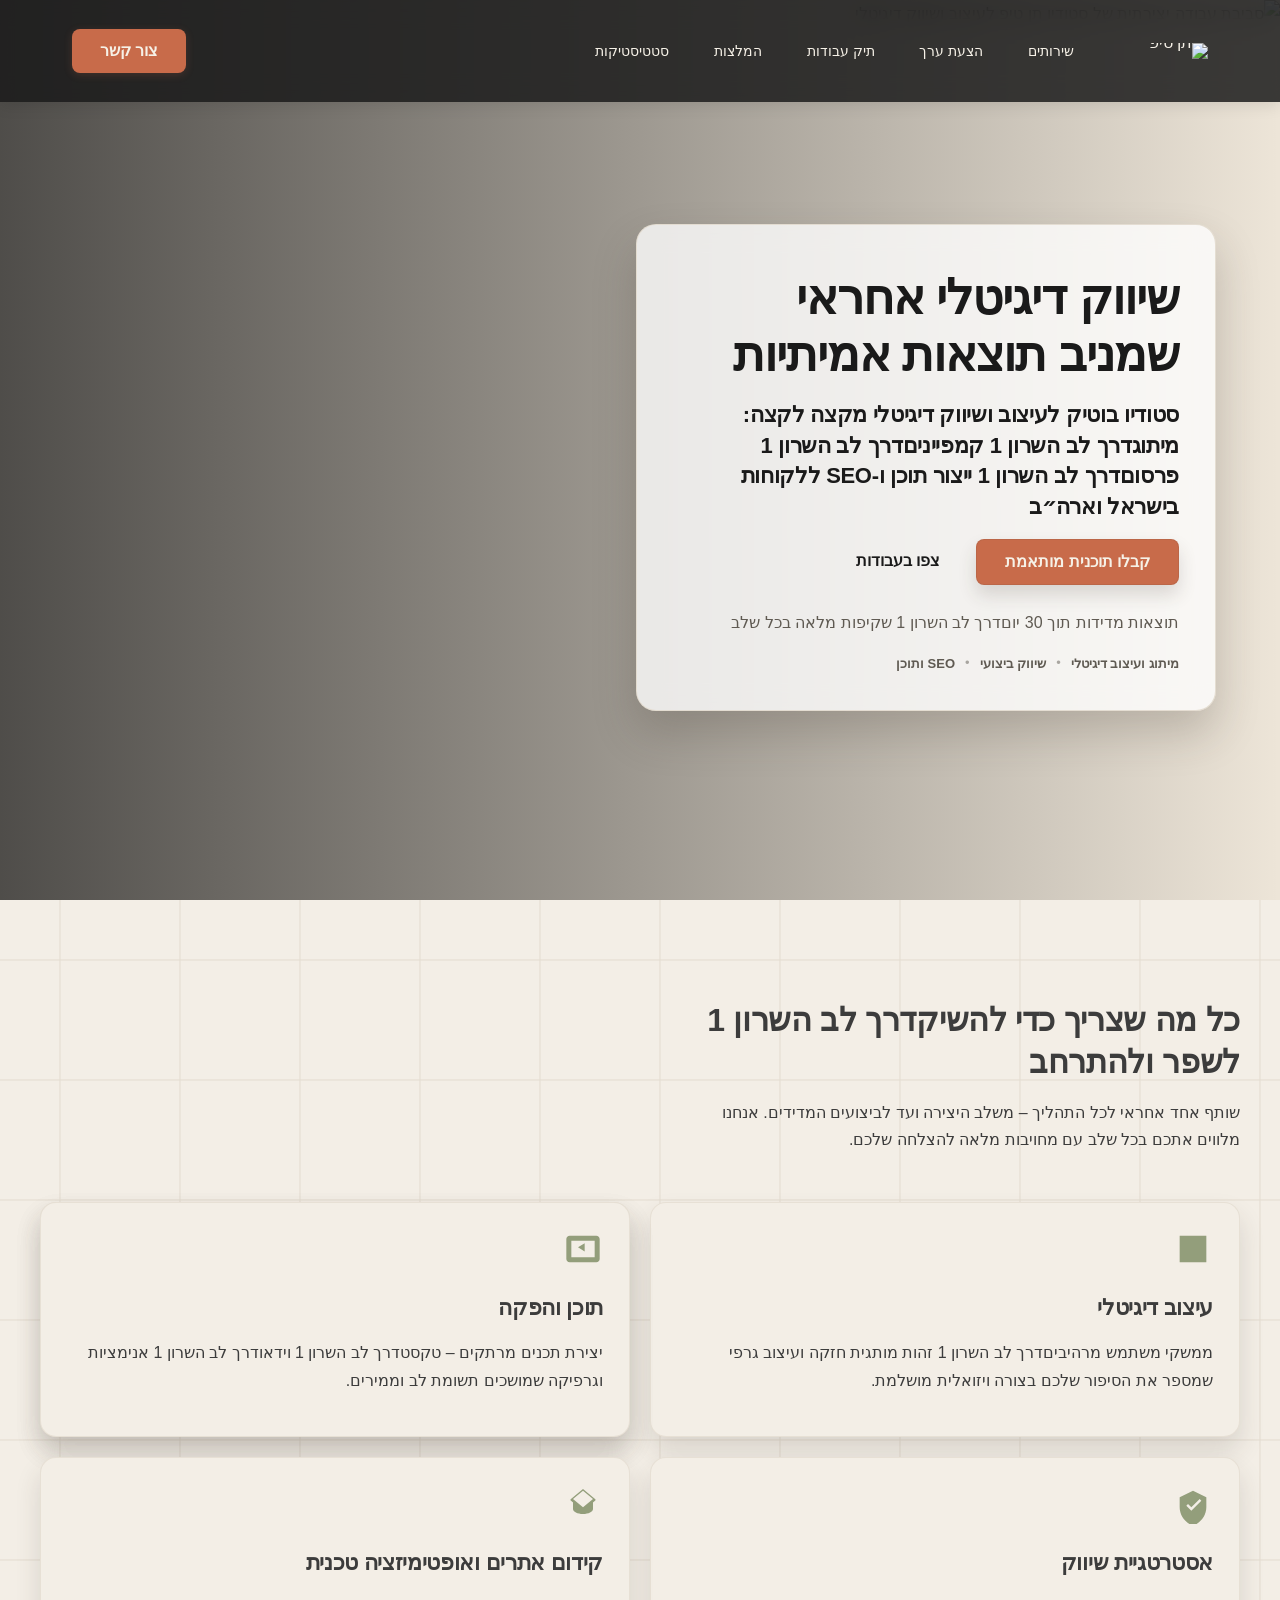
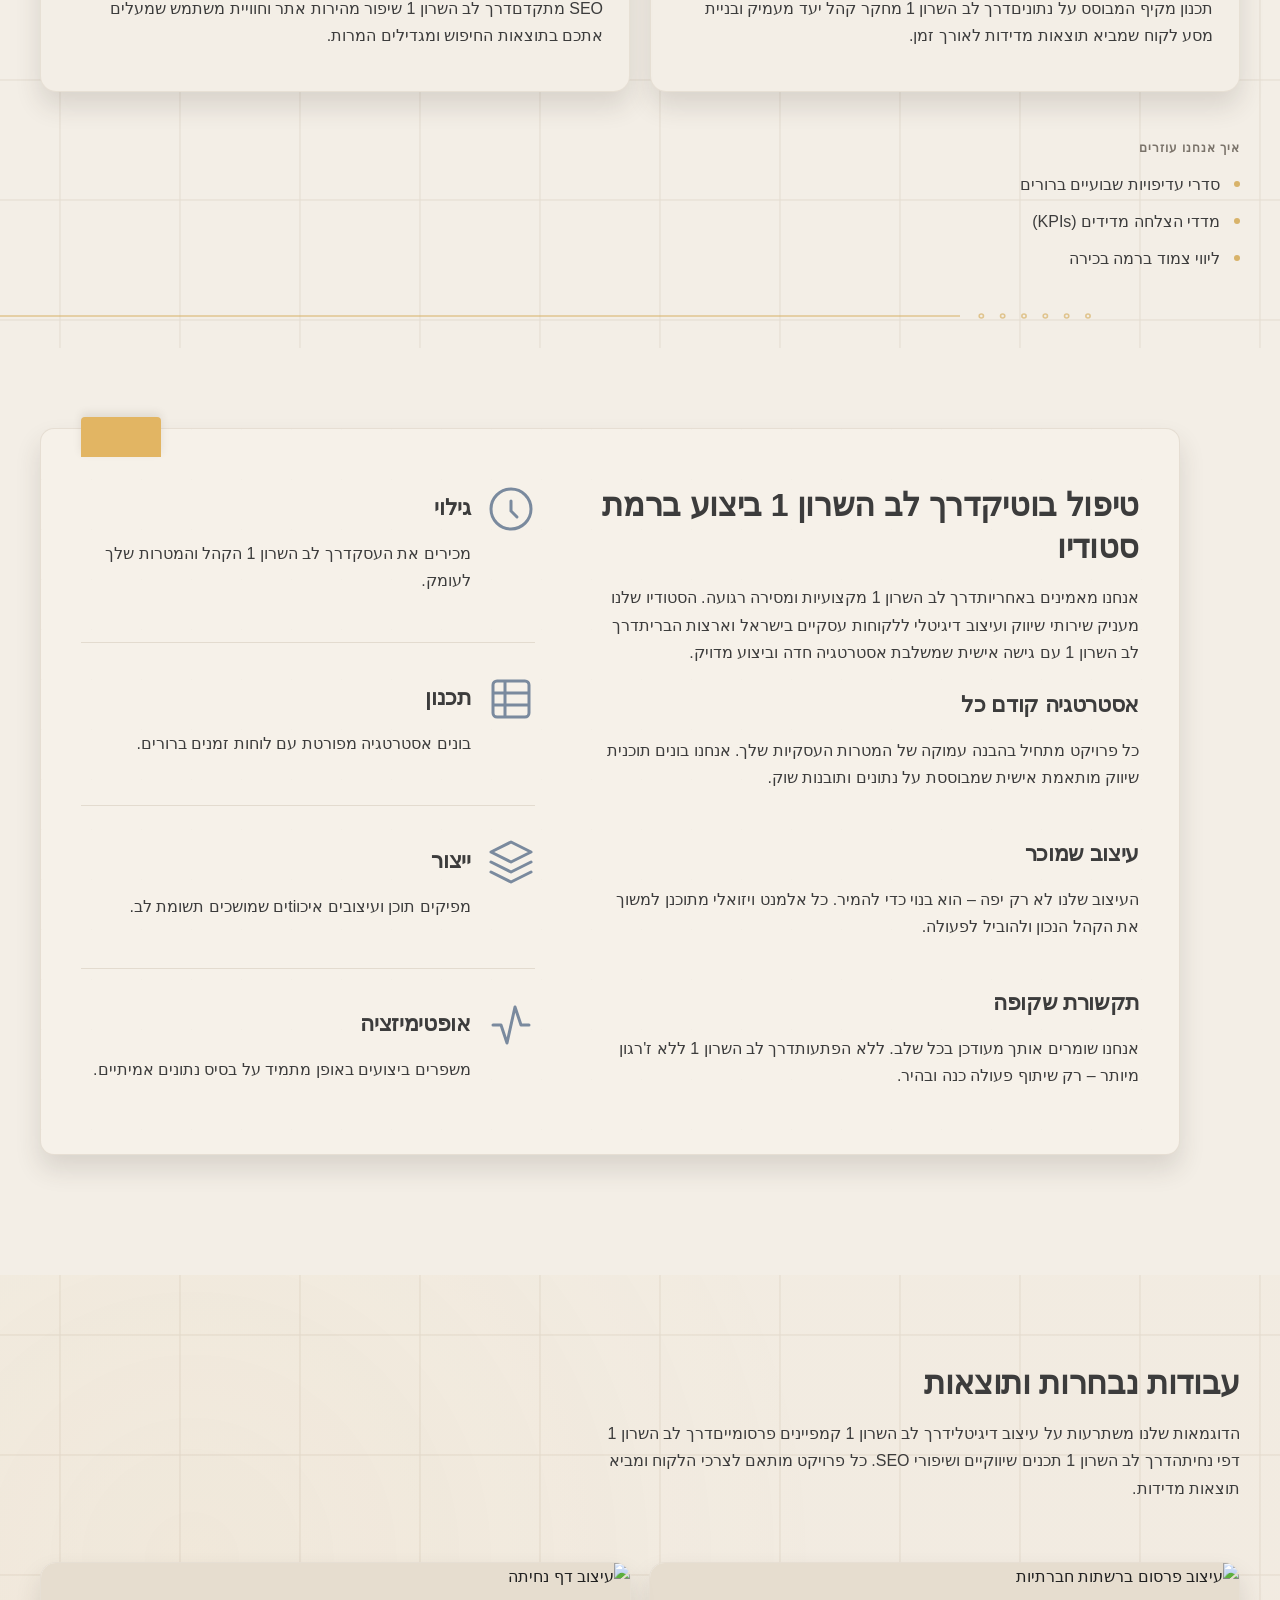
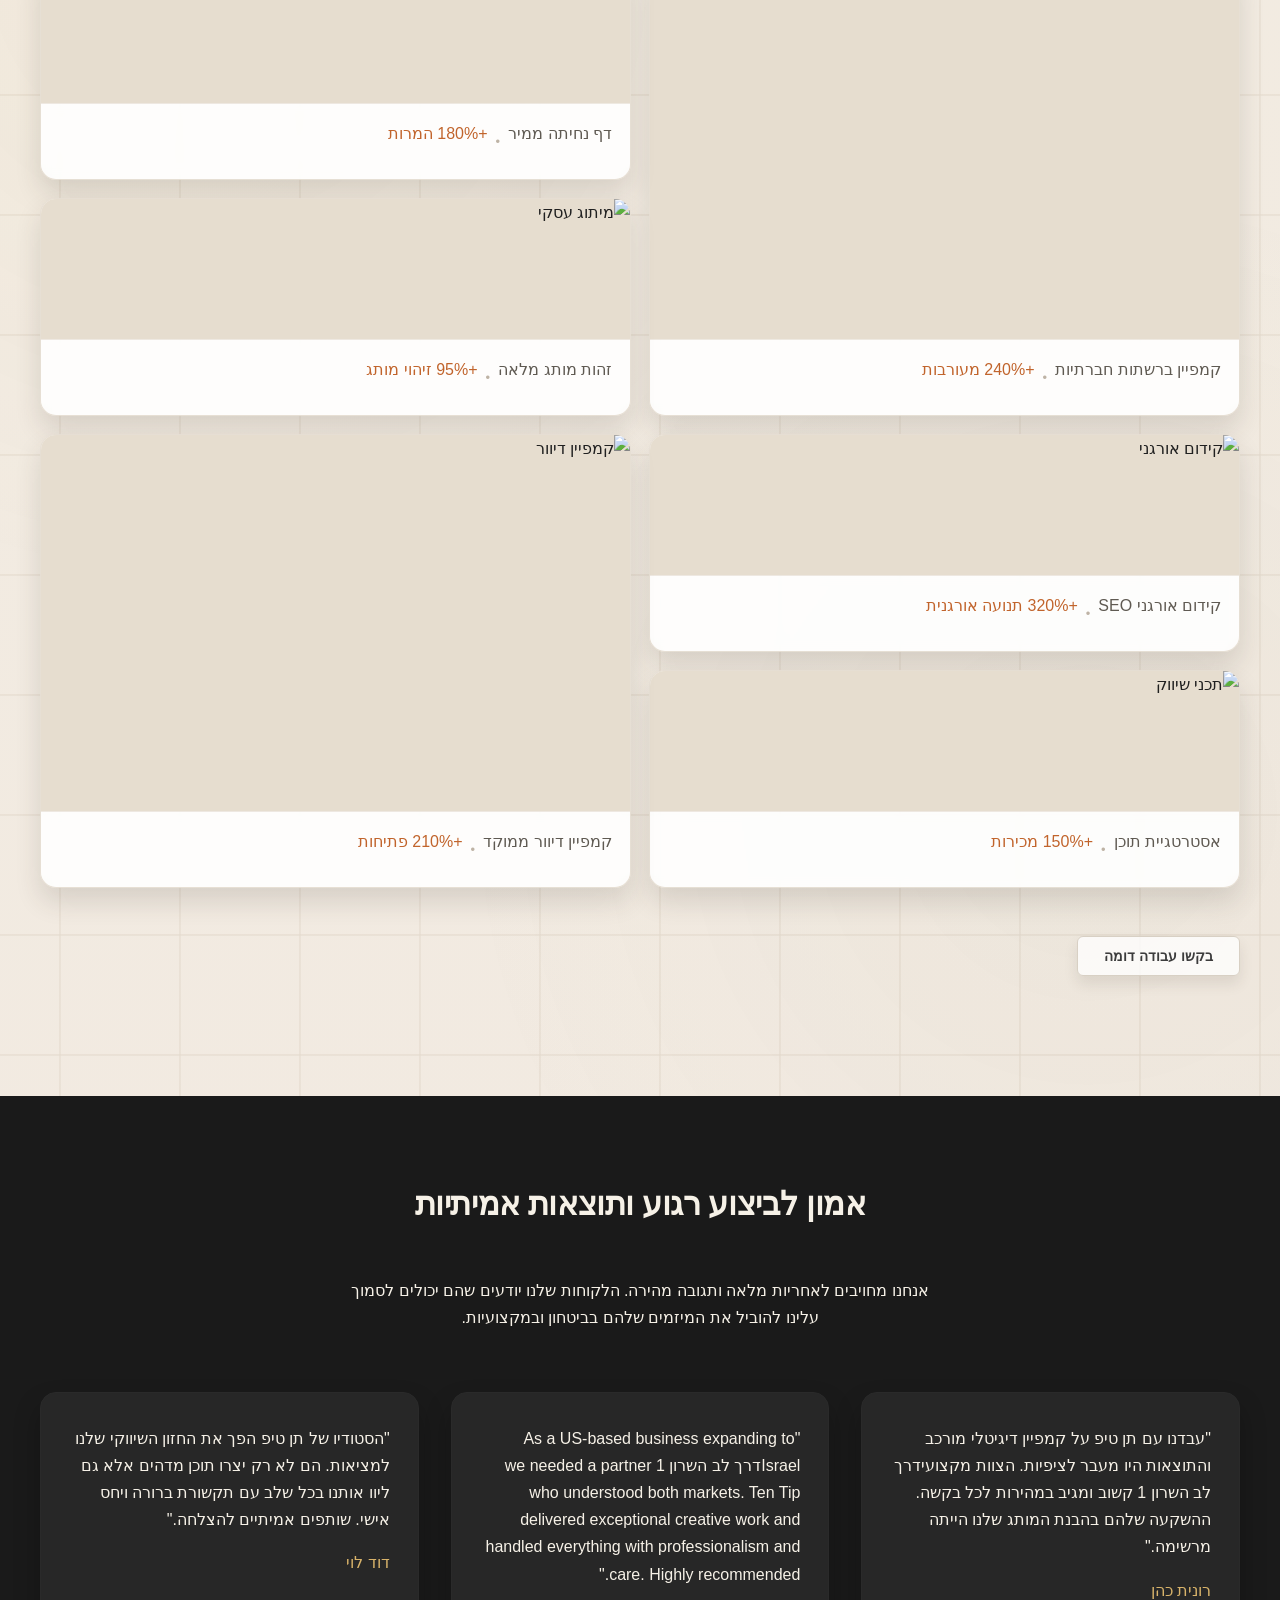
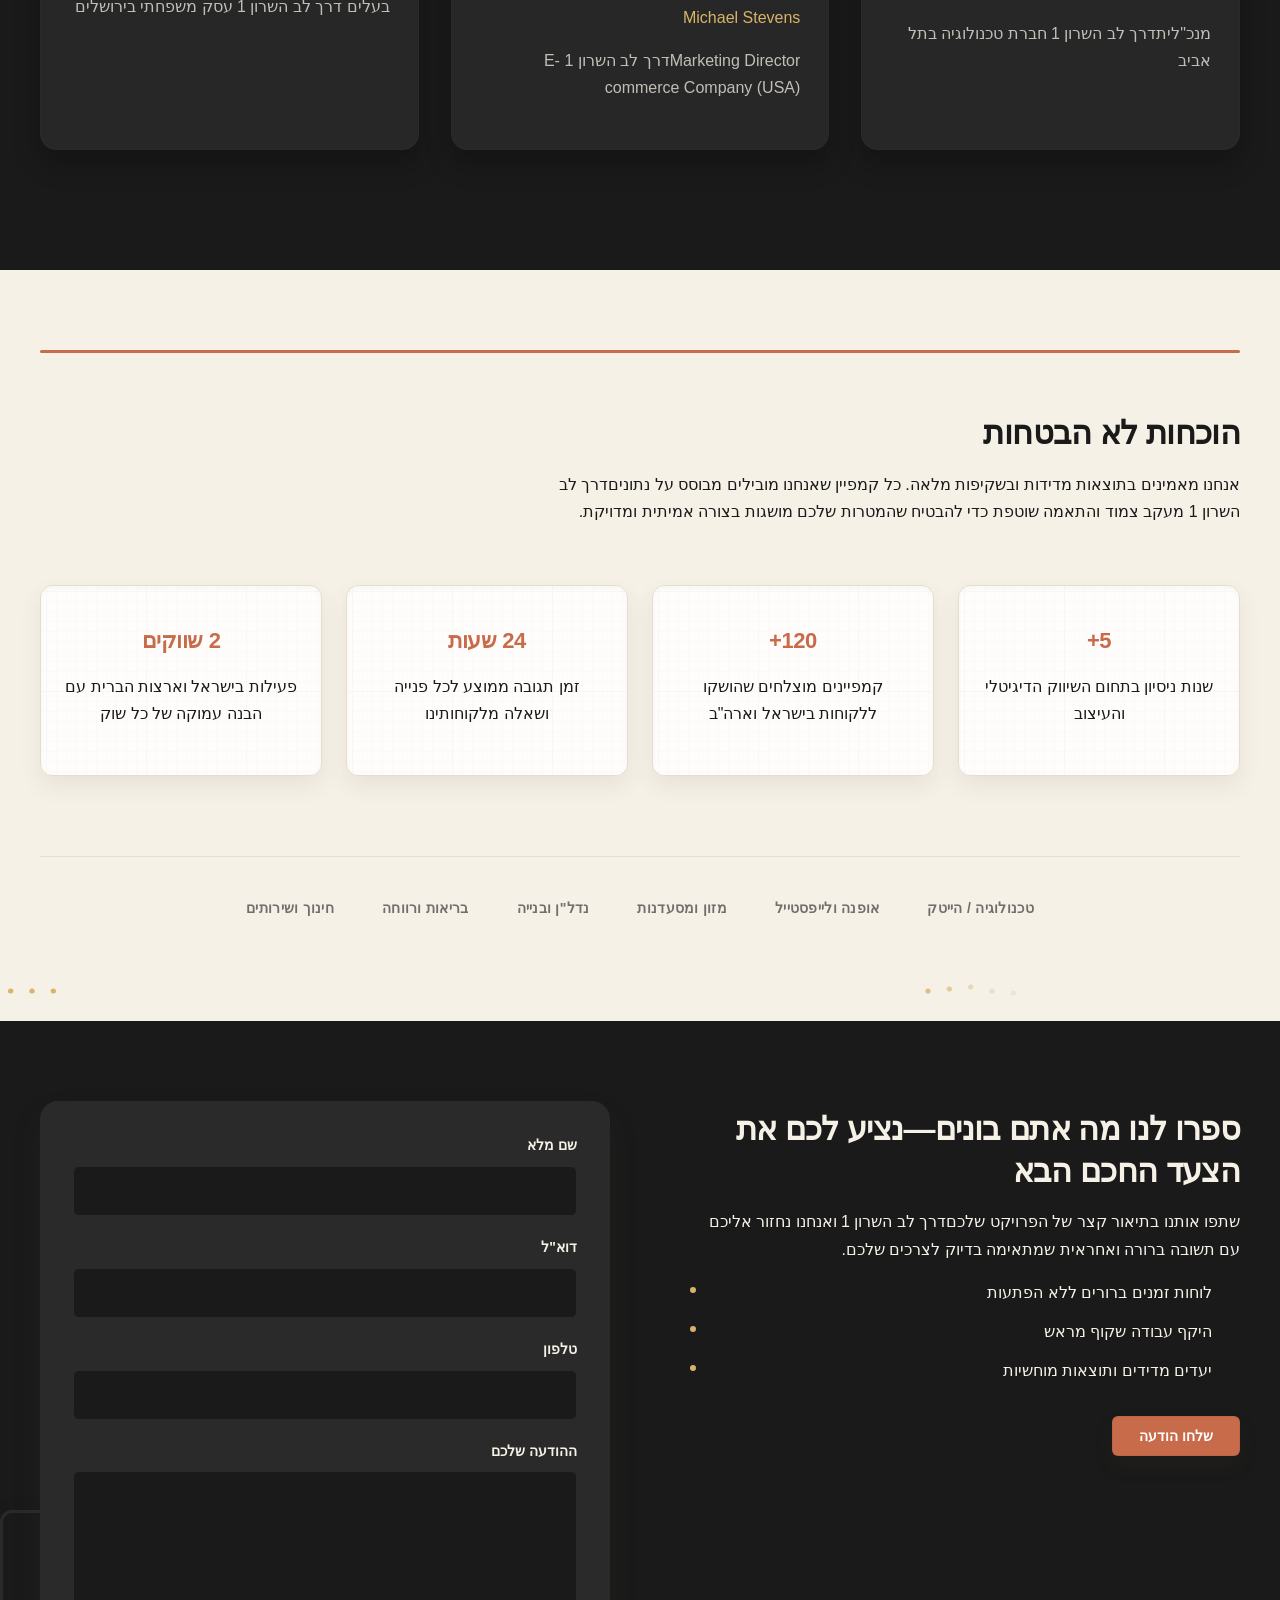
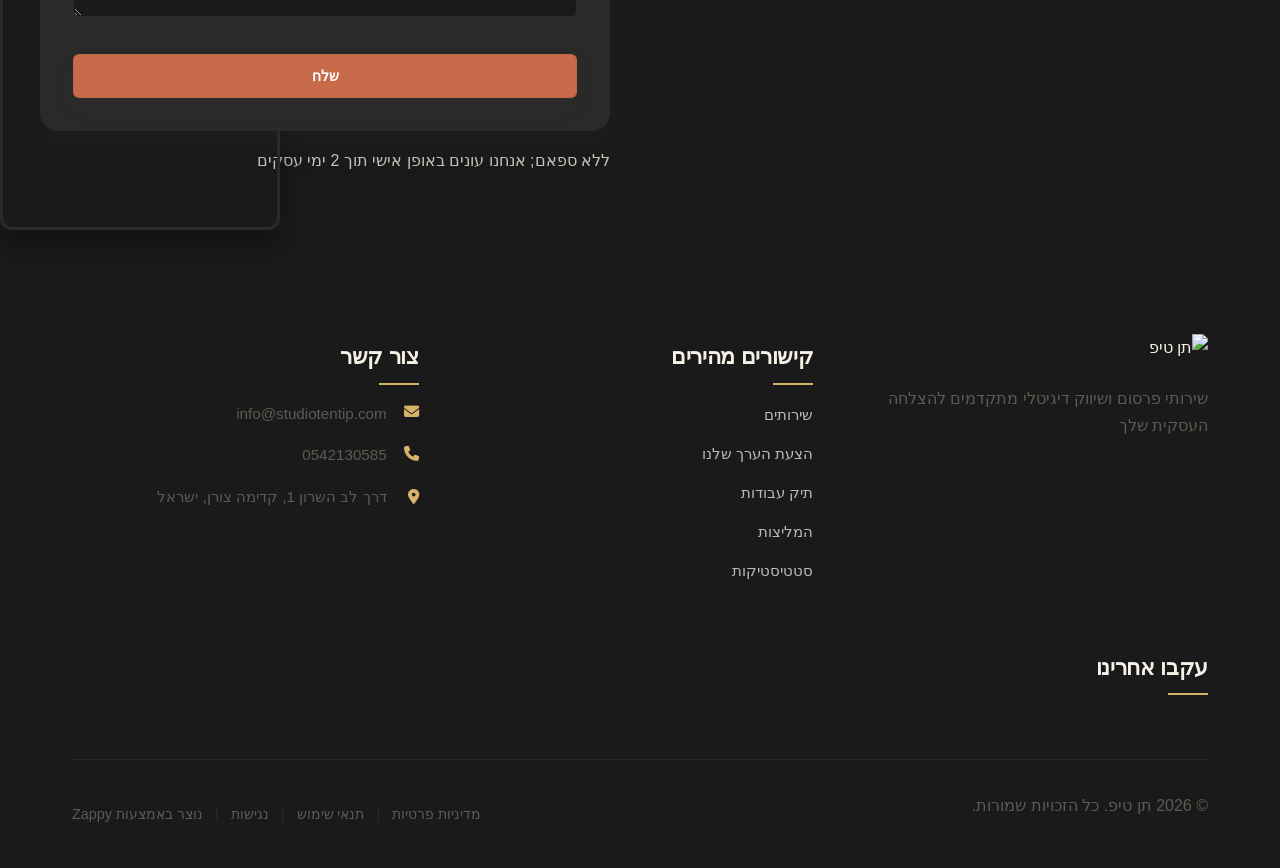
==== commit f9b1fd70: "Background sync: Progressive GitHub Sync" ====
--- a/public/index.html
+++ b/public/index.html
@@ -1 +1 @@
-<!doctype html><html dir="rtl" lang="he"><head><meta charset="UTF-8"><meta content="width=device-width,initial-scale=1" name="viewport"><meta content="index, follow" name="robots"><title>סטודיו עיצוב ושיווק דיגיטלי שמניע תוצאות — תן טיפ</title><meta content="תן טיפ - סטודיו עיצוב דיגיטלי בישראל המתמחה בשיווק, פרסום, קידום אתרים ועיצוב גרפי לעסקים. שירותי שיווק דיגיטלי מקצועיים עם אחריות מלאה ותוצאות מדידות." name="description"><meta content="שיווק, סטודיו עיצוב דיגיטלי בישראל, שירותי שיווק דיגיטלי לעסקים קטנים, קידום אתרים ועיצוב גרפי, פרסום דיגיטלי" name="keywords"><link href="/assets/favicon.ico" rel="icon" type="image/x-icon"><link href="/assets/favicon-16x16.png" rel="icon" type="image/png" sizes="16x16"><link href="/assets/favicon-32x32.png" rel="icon" type="image/png" sizes="32x32"><link href="/assets/favicon-48x48.png" rel="icon" type="image/png" sizes="48x48"><link href="/assets/favicon-192x192.png" rel="icon" type="image/png" sizes="192x192"><link href="/assets/favicon-512x512.png" rel="icon" type="image/png" sizes="512x512"><link href="/assets/apple-touch-icon.png" rel="apple-touch-icon"><script>!function(){"use strict";var t="ea3b12aa-7a06-4016-a95c-822f41b602db",e="https://api.zappy5.com/api/analytics/track",a=18e5,n=2592e6,o=!0,i=!0,r=!0;var s=function(){var e="zappy_visitor_"+t,a=null;try{if(a=localStorage.getItem(e)){var o=JSON.parse(a),i=Date.now();if(i-o.created<n)return o.lastSeen=i,localStorage.setItem(e,JSON.stringify(o)),o.id}}catch(t){console.warn("Zappy Analytics: LocalStorage not available")}var r="zv_"+Date.now()+"_"+Math.random().toString(36).substr(2,9);try{localStorage.setItem(e,JSON.stringify({id:r,created:Date.now(),lastSeen:Date.now()}))}catch(t){}return r}(),c=function(){var e="zappy_session_"+t,n=null;try{if(n=sessionStorage.getItem(e)){var o=JSON.parse(n),i=Date.now();if(i-o.timestamp<a)return o.timestamp=i,sessionStorage.setItem(e,JSON.stringify(o)),o.id}}catch(t){console.warn("Zappy Analytics: SessionStorage not available")}var r="zs_"+Date.now()+"_"+Math.random().toString(36).substr(2,9);try{sessionStorage.setItem(e,JSON.stringify({id:r,timestamp:Date.now()}))}catch(t){}return r}();function l(a,n){n=n||{};var o={website_id:t,event_type:a,page_path:window.location.pathname,referrer:document.referrer||"direct",visitor_id:s,session_id:c,metadata:n};if(navigator.sendBeacon){var i=new Blob([JSON.stringify(o)],{type:"application/json"});navigator.sendBeacon(e,i)}else fetch(e,{method:"POST",headers:{"Content-Type":"application/json"},body:JSON.stringify(o),keepalive:!0}).catch(function(t){console.warn("Zappy Analytics: Failed to track event",t)})}o&&l("pageview",{title:document.title,url:window.location.href}),i&&document.addEventListener("click",function(t){var e=t.target;if("BUTTON"===e.tagName||e.closest("button")){var a="BUTTON"===e.tagName?e:e.closest("button");l("click",{element:"button",text:a.textContent.trim().substring(0,100),id:a.id||null,class:a.className||null})}else if("A"===e.tagName||e.closest("a")){var n="A"===e.tagName?e:e.closest("a");l("navigation",{element:"link",text:n.textContent.trim().substring(0,100),href:n.href,external:n.hostname!==window.location.hostname})}},!0),r&&document.addEventListener("submit",function(t){var e=t.target;l("form_submit",{form_id:e.id||null,form_name:e.name||null,form_action:e.action||null,form_method:e.method||"GET"})},!0);var d=Date.now();window.addEventListener("beforeunload",function(){l("page_unload",{time_on_page:Math.floor((Date.now()-d)/1e3),page_path:window.location.pathname})}),window.zappyAnalytics={track:l,getVisitorId:function(){return s},getSessionId:function(){return c}}}()</script><meta content="סטודיו עיצוב ושיווק דיגיטלי שמניע תוצאות — תן טיפ" property="og:title"><meta content="תן טיפ - סטודיו עיצוב דיגיטלי בישראל המתמחה בשיווקדרך לב השרון 1 פרסוםדרך לב השרון 1 קידום אתרים ועיצוב גרפי לעסקים. שירותי שיווק דיגיטלי מקצועיים עם אחריות מלאה ותוצאות מדידות." property="og:description"><meta content="website" property="og:type"><meta content="he_IL" property="og:locale"><meta content="summary_large_image" name="twitter:card"><meta content="סטודיו עיצוב ושיווק דיגיטלי שמניע תוצאות — תן טיפ" name="twitter:title"><meta content="תן טיפ - סטודיו עיצוב דיגיטלי בישראל המתמחה בשיווקדרך לב השרון 1 פרסוםדרך לב השרון 1 קידום אתרים ועיצוב גרפי לעסקים. שירותי שיווק דיגיטלי מקצועיים עם אחריות מלאה ותוצאות מדידות." name="twitter:description"><link href="https://cdnjs.cloudflare.com/ajax/libs/font-awesome/6.4.0/css/all.min.css" rel="stylesheet"><link href="/assets/favicon.ico" rel="icon" type="image/x-icon"><link href="/assets/favicon-16x16.png" rel="icon" type="image/png" sizes="16x16"><link href="/assets/favicon-32x32.png" rel="icon" type="image/png" sizes="32x32"><link href="/assets/favicon-48x48.png" rel="icon" type="image/png" sizes="48x48"><link href="/assets/favicon-192x192.png" rel="icon" type="image/png" sizes="192x192"><link href="/assets/favicon-512x512.png" rel="icon" type="image/png" sizes="512x512"><link href="/assets/apple-touch-icon.png" rel="apple-touch-icon"><link href="https://cdn.jsdelivr.net/npm/vanilla-cookieconsent@3/dist/cookieconsent.css" rel="stylesheet"><script src="https://cdn.jsdelivr.net/npm/vanilla-cookieconsent@3/dist/cookieconsent.umd.js"></script><script src="https://cdn.jsdelivr.net/gh/mickidum/acc_toolbar/acctoolbar/acctoolbar.min.js"></script><link href="/styles.css" rel="stylesheet"><style id="zappy-dropdown-submenu-styles">#navMenu li:has(.sub-menu),.nav-menu li:has(.sub-menu),.navbar li:has(.sub-menu),nav li:has(.sub-menu){position:relative}#navMenu .sub-menu,.nav-menu .sub-menu,.navbar .sub-menu,nav .sub-menu{display:block!important;position:absolute!important;top:100%;left:0;min-width:220px;background:#fff;border-radius:8px;box-shadow:0 8px 25px rgba(0,0,0,.15);padding:8px 0;opacity:0;visibility:hidden;transform:translateY(10px);transition:all .3s ease;z-index:1000;list-style:none;pointer-events:none}#navMenu li:hover>.sub-menu,.nav-menu li:hover>.sub-menu,.navbar li:hover>.sub-menu,nav li:hover>.sub-menu{opacity:1!important;visibility:visible!important;transform:translateY(0)!important;pointer-events:auto!important}.sub-menu li{list-style:none;margin:0;padding:0}.sub-menu a{display:block!important;padding:10px 16px!important;color:var(--text-dark,#333)!important;font-weight:500;text-decoration:none;white-space:nowrap;transition:background-color .2s}.sub-menu a:hover{background-color:#f5f5f5}[dir=rtl] .nav-menu .sub-menu,[dir=rtl] .navbar .sub-menu,[dir=rtl] nav .sub-menu,html[lang=ar] .nav-menu .sub-menu,html[lang=ar] .navbar .sub-menu,html[lang=ar] nav .sub-menu,html[lang=he] .nav-menu .sub-menu,html[lang=he] .navbar .sub-menu,html[lang=he] nav .sub-menu{left:auto!important;right:0!important}.sub-menu:empty,.sub-menu:not(:has(li)),.sub-menu:not(:has(li:not(.zappy-hidden-menu-item))){display:none!important;opacity:0!important;visibility:hidden!important;pointer-events:none!important}li:has(.menu-group-title):hover>.sub-menu{opacity:1!important;visibility:visible!important;transform:translateY(0)!important;pointer-events:auto!important}#navMenu>li>.menu-group-title,.nav-menu>li>.menu-group-title{display:inline-block;padding:.5rem 1rem;cursor:default;user-select:none}@media (max-width:768px){#navMenu .sub-menu,.nav-menu .sub-menu,.navbar .sub-menu,nav .sub-menu{position:static!important;transform:none!important;box-shadow:none!important;background:0 0!important;max-height:0;overflow:hidden;opacity:0;visibility:hidden;transition:max-height .3s ease,opacity .3s ease;padding:0!important;border-radius:0!important}.sub-menu.mobile-expanded{max-height:500px!important;opacity:1!important;visibility:visible!important;padding:8px 0 8px 16px!important}[dir=rtl] .sub-menu.mobile-expanded,html[lang=he] .sub-menu.mobile-expanded{padding:8px 16px 8px 0!important}#navMenu li:hover>.sub-menu,.nav-menu li:hover>.sub-menu,.navbar li:hover>.sub-menu,nav li:hover>.sub-menu{opacity:0;visibility:hidden;pointer-events:none}#navMenu li>.sub-menu.mobile-expanded,.nav-menu li>.sub-menu.mobile-expanded,.navbar li>.sub-menu.mobile-expanded,nav li>.sub-menu.mobile-expanded{opacity:1!important;visibility:visible!important;pointer-events:auto!important}#navMenu li:has(.sub-menu),.nav-menu li:has(.sub-menu),.navbar li:has(.sub-menu),nav li:has(.sub-menu){display:flex!important;flex-wrap:wrap!important;align-items:center!important;position:relative!important;min-height:44px!important}#navMenu li:has(.sub-menu)>a,.nav-menu li:has(.sub-menu)>a,.navbar li:has(.sub-menu)>a,nav li:has(.sub-menu)>a{flex:1!important;min-width:0!important}#navMenu li:has(.sub-menu)>.menu-group-title,.nav-menu li:has(.sub-menu)>.menu-group-title,.navbar li:has(.sub-menu)>.menu-group-title,nav li:has(.sub-menu)>.menu-group-title{flex:1!important;min-width:0!important;padding:0!important;line-height:inherit!important}#navMenu li:has(.sub-menu)>.sub-menu,.nav-menu li:has(.sub-menu)>.sub-menu,.navbar li:has(.sub-menu)>.sub-menu,nav li:has(.sub-menu)>.sub-menu{flex-basis:100%!important;width:100%!important}#navMenu li:has(.sub-menu)>a [class*=arrow],#navMenu li:has(.sub-menu)>a [class*=chevron],.nav-menu li:has(.sub-menu)>a .fa-angle-down,.nav-menu li:has(.sub-menu)>a .fa-chevron-down,.nav-menu li:has(.sub-menu)>a [class*=arrow],.nav-menu li:has(.sub-menu)>a [class*=chevron],nav li:has(.sub-menu)>a [class*=arrow],nav li:has(.sub-menu)>a [class*=chevron]{display:none!important;visibility:hidden!important}.mobile-submenu-toggle{display:flex!important;align-items:center!important;justify-content:center!important;width:44px!important;height:auto!important;background:0 0!important;border:none!important;cursor:pointer!important;color:var(--text-light)!important;position:static!important;flex-shrink:0!important;align-self:stretch!important;z-index:2!important;padding:0!important;margin:0!important}.mobile-submenu-toggle::after{content:''!important;width:0!important;height:0!important;border-left:6px solid transparent!important;border-right:6px solid transparent!important;border-top:7px solid currentColor!important;transition:transform .3s ease!important}.mobile-submenu-toggle.expanded::after{transform:rotate(180deg)!important}.sub-menu a{padding:10px 0!important;display:block!important;color:var(--text-light)!important}.navbar .sub-menu li a,.zappy-products-dropdown .sub-menu a,nav.navbar .sub-menu li a{color:var(--text-light)!important}}@media (min-width:769px){.mobile-submenu-toggle{display:none!important}}</style><style id="mobile-lang-menu-deployed-css">@media (max-width:768px){.lang-switcher,.nav-container .lang-switcher,.nav-cta-container .lang-switcher,.nav-ecommerce-icons .lang-switcher,.nav-icons-left .lang-switcher,.navbar .lang-switcher,.navbar .nav-cta-container .lang-switcher{display:none!important}.mobile-lang-menu{width:100%;border-top:1px solid rgba(128,128,128,.2);padding:8px 0 0 0;margin-top:8px}.mobile-lang-toggle{display:flex!important;align-items:center;justify-content:space-between;width:100%;padding:12px 16px;background:0 0;border:none;cursor:pointer;font-size:15px;color:inherit;font-family:inherit}.mobile-lang-toggle::after{content:'';display:inline-block;width:8px;height:8px;border-right:2px solid currentColor;border-bottom:2px solid currentColor;transform:rotate(45deg);transition:transform .3s ease;margin-left:8px}.mobile-lang-toggle.expanded::after{transform:rotate(-135deg)}.mobile-lang-options{max-height:0;overflow:hidden;transition:max-height .3s ease}.mobile-lang-options.expanded{max-height:300px}.mobile-lang-option{display:flex!important;align-items:center;gap:10px;padding:10px 24px;text-decoration:none;color:inherit;font-size:14px;font-family:inherit}.mobile-lang-option:hover{background:rgba(128,128,128,.1)}.mobile-lang-option.active{font-weight:600;opacity:.7;pointer-events:none}.mobile-lang-option img{width:20px;height:20px;border-radius:50%}}@media (min-width:769px){.mobile-lang-menu{display:none!important}}</style><style id="zappy-widget-visibility">#mic-access-tool-box,#mic-access-tool-general-button,#mic-init-access-tool #mic-access-tool-box,#mic-init-access-tool #mic-access-tool-general-button,#mic-init-access-tool .mic-access-tool-general-button,._access-icon,._access-menu,.mic-access-tool-box,.mic-access-tool-general-button,div[id*=mic-access-tool-box]{display:none!important;visibility:hidden!important;opacity:0!important;pointer-events:none!important}</style></head><body><nav class="navbar" dir="rtl"><button class="mobile-toggle" aria-label="Menu" id="mobileToggle"><svg viewBox="0 0 24 24" class="hamburger-icon" height="24" width="24" fill="none"><path d="M3 12h18M3 6h18M3 18h18" stroke="currentColor" stroke-width="2" stroke-linecap="round"></path></svg><svg viewBox="0 0 24 24" class="close-icon" height="24" width="24" fill="none" style="display:none"><path d="M18 6L6 18M6 6l12 12" stroke="currentColor" stroke-width="2" stroke-linecap="round"></path></svg></button><button class="phone-header-btn" aria-label="Call" data-phone="0542130585"><svg viewBox="0 0 24 24" width="20" height="20" fill="currentColor"><path d="M22 16.92v3a2 2 0 0 1-2.18 2 19.79 19.79 0 0 1-8.63-3.07 19.5 19.5 0 0 1-6-6 19.79 19.79 0 0 1-3.07-8.67A2 2 0 0 1 4.11 2h3a2 2 0 0 1 2 1.72 12.84 12.84 0 0 0 .7 2.81 2 2 0 0 1-.45 2.11L8.09 9.91a16 16 0 0 0 6 6l1.27-1.27a2 2 0 0 1 2.11-.45 12.84 12.84 0 0 0 2.81.7A2 2 0 0 1 22 16.92z"></path></svg></button><div class="nav-container"><div class="nav-right-group"><div class="nav-brand"><a href="/" class="logo-link"><img alt="תן טיפ" src="/assets/logo.webp" class="logo"></a></div><ul class="nav-menu" id="navMenu"><li><a href="#services">שירותים</a></li><li><a href="#value-proposition">הצעת ערך</a></li><li><a href="#portfolio">תיק עבודות</a></li><li><a href="#testimonials">המלצות</a></li><li><a href="#stats">סטטיסטיקות</a></li></ul></div><div class="nav-cta-container"><a href="#cta" class="nav-cta-btn">צור קשר</a></div></div></nav><script>window.addEventListener("load",function(){const e=document.querySelector(".navbar, nav, header");if(!e)return void console.log("[Navbar] Navbar element not found");let t=document.getElementById("mobileToggle")||document.querySelector(".mobile-toggle")||document.querySelector(".hamburger")||document.querySelector(".hamburger-menu")||document.querySelector(".menu-toggle")||document.querySelector(".burger-menu")||document.querySelector('[aria-label="Menu"]')||document.querySelector('[aria-label="תפריט"]');const o=document.querySelector(".phone-header-btn"),n=window.getComputedStyle(e);let r=n.backgroundColor;if(console.log("[Navbar] Initial navbar background:",r),"transparent"===r||"rgba(0, 0, 0, 0)"===r||r.startsWith("rgba")&&r.includes(", 0)")){const e=n.backgroundImage;if(e&&"none"!==e)console.log("[Navbar] Navbar has background image/gradient, using dark text"),r="rgb(240, 240, 240)";else{const e=window.getComputedStyle(document.body).backgroundColor;console.log("[Navbar] Navbar transparent, using body background:",e),r=e}}const i=r.match(/\d+/g);if(i&&i.length>=3){const e=(.299*parseInt(i[0])+.587*parseInt(i[1])+.114*parseInt(i[2]))/255;console.log("[Navbar] Mobile button colors preserved from Claude CSS (luminance:",e.toFixed(2)+")");const n=document.createElement("style");n.id="zappy-mobile-nav-fix";document.documentElement.lang;document.documentElement.dir,n.textContent='\n        /* Hide mobile buttons on desktop, show only on mobile */\n        @media (min-width: 769px) {\n          .mobile-toggle,\n          .phone-header-btn {\n            display: none !important;\n          }\n        }\n        \n        /* Show and position mobile buttons correctly on mobile */\n        @media (max-width: 768px) {\n          .mobile-toggle,\n          .phone-header-btn {\n            position: absolute !important;\n            top: 50% !important;\n            transform: translateY(-50%) !important;\n            z-index: 1001 !important;\n            display: flex !important;\n            align-items: center !important;\n            justify-content: center !important;\n            width: 36px !important;\n            height: 36px !important;\n            border-radius: 50% !important;\n            border: none !important;\n            cursor: pointer !important;\n            padding: 6px !important;\n            background: none !important;\n            color: var(--nav-text, var(--text-light)) !important;\n          }\n          \n          /* LTR positioning (default): hamburger LEFT, phone RIGHT */\n          html:not([dir="rtl"]):not([lang="he"]):not([lang="ar"]) .mobile-toggle,\n          html[dir="ltr"] .mobile-toggle {\n            left: 12px !important;\n            right: auto !important;\n          }\n          html:not([dir="rtl"]):not([lang="he"]):not([lang="ar"]) .phone-header-btn,\n          html[dir="ltr"] .phone-header-btn {\n            right: 12px !important;\n            left: auto !important;\n          }\n          \n          /* RTL positioning: hamburger RIGHT, phone LEFT */\n          html[dir="rtl"] .mobile-toggle,\n          html[lang="he"] .mobile-toggle,\n          html[lang="ar"] .mobile-toggle {\n            right: 12px !important;\n            left: auto !important;\n          }\n          html[dir="rtl"] .phone-header-btn,\n          html[lang="he"] .phone-header-btn,\n          html[lang="ar"] .phone-header-btn {\n            left: 12px !important;\n            right: auto !important;\n          }\n          \n          /* CRITICAL: Ensure nav-container has min-height on mobile */\n          /* All children are positioned absolutely/fixed on mobile, so height:auto collapses to 0 */\n          .nav-container {\n            min-height: 70px !important;\n            position: relative !important;\n          }\n          \n          /* Ensure SVG icons are properly sized and inherit color */\n          .mobile-toggle svg,\n          .phone-header-btn svg {\n            width: 24px !important;\n            height: 24px !important;\n            /* Don\'t force display - let JavaScript control hamburger/close toggle */\n          }\n          \n          /* Reset nav-cta-container on mobile - remove desktop box-shadow/padding */\n          /* that creates a visible ghost box when CTA button is hidden */\n          .nav-cta-container {\n            box-shadow: none !important;\n            padding: 0 !important;\n          }\n          \n          /* Hide nav-cta-container entirely on mobile when there\'s no lang-switcher */\n          /* (only the CTA button is inside, and it\'s hidden on mobile) */\n          .nav-cta-container:not(:has(.lang-switcher)) {\n            display: none !important;\n          }\n          \n          /* CRITICAL: Prevent hero image fade gradient from bleeding over headline text */\n          /* The .image-fade-gradient has bottom: -30px (extends below parent) */\n          /* On mobile stacked layout, this overlaps the h1 text below the image */\n          .hero-image-column {\n            overflow: hidden !important;\n          }\n          .image-fade-gradient {\n            bottom: 0 !important;\n          }\n          \n          /* Hide desktop language switcher on mobile - hamburger menu handles it */\n          /* High specificity to override stored CSS */\n          .lang-switcher,\n          .nav-cta-container .lang-switcher,\n          .nav-container .lang-switcher,\n          .navbar .lang-switcher,\n          .navbar .nav-cta-container .lang-switcher {\n            display: none !important;\n          }\n        }\n      ';const r=document.getElementById("zappy-mobile-nav-fix");r&&r.remove(),document.head.appendChild(n),console.log("[Navbar] Critical CSS injected for mobile nav positioning");const l=window.innerWidth<=768;if(t){const e=t.querySelector(".hamburger-icon"),o=t.querySelector(".close-icon");e&&(e.style.setProperty("width","24px","important"),e.style.setProperty("height","24px","important"),e.style.setProperty("display","block","important")),o&&(o.style.setProperty("width","24px","important"),o.style.setProperty("height","24px","important"),o.style.setProperty("display","none","important")),l?(t.style.setProperty("position","absolute","important"),t.style.setProperty("top","50%","important"),t.style.setProperty("transform","translateY(-50%)","important"),t.style.setProperty("z-index","1001","important"),t.style.removeProperty("left"),t.style.removeProperty("right"),console.log("[Navbar] Mobile toggle positioning applied (mobile viewport)")):(t.style.removeProperty("position"),t.style.removeProperty("top"),t.style.removeProperty("transform"),t.style.removeProperty("z-index"),t.style.removeProperty("left"),t.style.removeProperty("right"),console.log("[Navbar] Desktop viewport - cleared mobile toggle inline positioning"))}if(o){const e=o.querySelector("svg");e&&(e.style.width="24px",e.style.height="24px",e.setAttribute("width","24"),e.setAttribute("height","24")),l?(o.style.setProperty("position","absolute","important"),o.style.setProperty("top","50%","important"),o.style.setProperty("transform","translateY(-50%)","important"),o.style.setProperty("z-index","1001","important"),o.style.removeProperty("left"),o.style.removeProperty("right"),console.log("[Navbar] Phone button positioning applied (mobile viewport)")):(o.style.removeProperty("position"),o.style.removeProperty("top"),o.style.removeProperty("transform"),o.style.removeProperty("z-index"),o.style.removeProperty("left"),o.style.removeProperty("right"),console.log("[Navbar] Desktop viewport - cleared phone button inline positioning"))}}else console.log("[Navbar] Could not parse background color:",r);t=document.getElementById("mobileToggle")||document.querySelector(".mobile-toggle")||document.querySelector(".hamburger")||document.querySelector(".hamburger-menu")||document.querySelector(".menu-toggle")||document.querySelector(".burger-menu")||document.querySelector('[aria-label="Menu"]')||document.querySelector('[aria-label="תפריט"]');const l=document.getElementById("navMenu")||document.querySelector(".nav-menu")||document.querySelector(".nav-links")||document.querySelector("nav ul:not(.submenu)");if(!t||!l)return void console.log("[Navbar] Mobile toggle or menu not found:",{toggle:!!t,menu:!!l});l.id||(l.id="navMenu"),console.log("[Navbar] Initializing mobile menu...");const a=t.cloneNode(!0);t.parentNode.replaceChild(a,t),a.addEventListener("click",function(e){e.preventDefault(),e.stopPropagation();const t=this.querySelector(".hamburger-icon"),o=this.querySelector(".close-icon");l.classList.contains("active")?(l.classList.remove("active"),t&&t.style.setProperty("display","block","important"),o&&o.style.setProperty("display","none","important"),document.body.style.overflow="",console.log("[Navbar] Menu closed")):(l.classList.add("active"),t&&t.style.setProperty("display","none","important"),o&&o.style.setProperty("display","block","important"),document.body.style.overflow="hidden",console.log("[Navbar] Menu opened"))}),l.querySelectorAll("a").forEach(function(e){e.addEventListener("click",function(){if("#"===this.getAttribute("href"))return;const e=a.querySelector(".hamburger-icon"),t=a.querySelector(".close-icon");l.classList.remove("active"),e&&e.style.setProperty("display","block","important"),t&&t.style.setProperty("display","none","important"),document.body.style.overflow="",console.log("[Navbar] Menu closed (link clicked)")})});var s=l.querySelectorAll(".dropdown-toggle");s.forEach(function(e){e.addEventListener("click",function(e){e.preventDefault(),e.stopPropagation();var t=this.closest(".nav-dropdown");t&&(t.parentNode.querySelectorAll(".nav-dropdown.open").forEach(function(e){e!==t&&e.classList.remove("open")}),t.classList.toggle("open"),console.log("[Navbar] Dropdown toggled:",t.classList.contains("open")?"open":"closed"))})}),document.addEventListener("click",function(e){e.target.closest(".nav-dropdown")||document.querySelectorAll(".nav-dropdown.open").forEach(function(e){e.classList.remove("open")})}),console.log("[Navbar] Dropdown handlers initialized for "+s.length+" dropdowns"),o&&o.addEventListener("click",function(){const e=document.querySelectorAll('a[href^="tel:"]'),t=e.length>0?e[0].getAttribute("href").replace("tel:",""):"0542130585";window.location.href="tel:"+t,console.log("[Navbar] Phone button clicked")}),console.log("[Navbar] Mobile menu initialized successfully");const p=function(){const e=document.querySelector(".whatsapp-float");e&&(window.innerWidth>=769?(e.style.setProperty("display","none","important"),e.style.setProperty("visibility","hidden","important"),e.style.setProperty("opacity","0","important"),e.style.setProperty("pointer-events","none","important"),console.log("[WhatsApp] Button hidden on desktop")):(e.style.removeProperty("display"),e.style.removeProperty("visibility"),e.style.removeProperty("opacity"),e.style.removeProperty("pointer-events"),console.log("[WhatsApp] Button visible on mobile")))};let c;p(),window.addEventListener("resize",function(){clearTimeout(c),c=setTimeout(p,100)})})</script><main><section class="index-hero-section" data-layout-spec="בית-hero" id="hero" data-hero-type="fullscreen-scrim"><div class="index-hero-section__bg-wrapper"><img alt="סביבת עבודה יצירתית של סטודיו תן טיפ לעיצוב ושיווק דיגיטלי" src="/assets/site-index-hero-bg.webp" data-context="Warmדרך לב השרון 1 inviting workspace scene for a digital marketing and design studio. Show a modernדרך לב השרון 1 minimalist desk setup with a laptop displaying colorful design workדרך לב השרון 1 a notebook with sketchesדרך לב השרון 1 a coffee cupדרך לב השרון 1 and soft natural lighting. Warm tones (terracottaדרך לב השרון 1 creamדרך לב השרון 1 gold accents)דרך לב השרון 1 subtle film grain texture. The scene should feel creativeדרך לב השרון 1 professionalדרך לב השרון 1 and human-centered. Focus on craftsmanship and attention to detail. Soft shadowsדרך לב השרון 1 cozy atmosphereדרך לב השרון 1 shot from a slightly elevated angle. Color palette: warm beigeדרך לב השרון 1 terracottaדרך לב השרון 1 soft goldדרך לב השרון 1 cream whites." data-placeholder="index-hero-bg" height="1080" width="1920" class="index-hero-section__bg-image" data-hero-bg="true"><div class="index-hero-section__scrim" aria-hidden="true"></div></div><div class="index-hero-section__content-wrapper"><div class="index-hero-section__overlay-card"><h1 class="index-hero-section__title">שיווק דיגיטלי אחראי<br>שמניב תוצאות אמיתיות</h1><h3 class="index-hero-section__subtitle">סטודיו בוטיק לעיצוב ושיווק דיגיטלי מקצה לקצה: מיתוגדרך לב השרון 1 קמפייניםדרך לב השרון 1 פרסוםדרך לב השרון 1 ייצור תוכן ו-SEO ללקוחות בישראל וארה״ב</h3><div class="index-hero-section__cta-row"><a href="#contact-form" class="index-hero-section__btn-primary">קבלו תוכנית מותאמת</a><a href="#portfolio" class="index-hero-section__btn-secondary">צפו בעבודות</a></div><p class="index-hero-section__reassurance">תוצאות מדידות תוך 30 יוםדרך לב השרון 1 שקיפות מלאה בכל שלב</p><div class="index-hero-section__service-tags"><span class="index-hero-section__tag">מיתוג ועיצוב דיגיטלי</span><span class="index-hero-section__tag-separator">•</span><span class="index-hero-section__tag">שיווק ביצועי</span><span class="index-hero-section__tag-separator">•</span><span class="index-hero-section__tag">SEO ותוכן</span></div></div></div><div class="index-hero-section__divider-wrapper"><svg viewBox="0 0 1200 100" xmlns="http://www.w3.org/2000/svg" aria-hidden="true" data-no-icon-edit="true" preserveAspectRatio="none"><path d="M0דרך לב השרון 1100 L0דרך לב השרון 120 Q150דרך לב השרון 128 300דרך לב השרון 118 T600דרך לב השרון 122 Q750דרך לב השרון 118 900דרך לב השרון 124 T1200דרך לב השרון 120 L1200דרך לב השרון 1100 Z" fill="#F3EEE6"></path></svg></div></section><section class="index-services-section" data-layout-spec="בית-services" id="services"><div class="index-services-section__container"><div class="index-services-section__header"><h2 class="index-services-section__title">כל מה שצריך כדי להשיקדרך לב השרון 1 לשפר ולהתרחב</h2><p class="index-services-section__intro">שותף אחד אחראי לכל התהליך – משלב היצירה ועד לביצועים המדידים. אנחנו מלווים אתכם בכל שלב עם מחויבות מלאה להצלחה שלכם.</p></div><div class="index-services-section__grid"><div class="index-services-section__card index-services-section__card--large"><div class="index-services-section__card-content"><svg viewBox="0 0 48 48" xmlns="http://www.w3.org/2000/svg" class="index-services-section__icon" data-element-type="icon" data-icon-type="svg" height="40" width="40"><path d="M8 8h32v32H8z M16 16h16v16H16z M20 20h8v8h-8z" fill="currentColor"></path></svg><h3 class="index-services-section__card-title">עיצוב דיגיטלי</h3><p class="index-services-section__card-text">ממשקי משתמש מרהיביםדרך לב השרון 1 זהות מותגית חזקה ועיצוב גרפי שמספר את הסיפור שלכם בצורה ויזואלית מושלמת.</p></div></div><div class="index-services-section__card index-services-section__card--large"><div class="index-services-section__card-content"><svg viewBox="0 0 48 48" xmlns="http://www.w3.org/2000/svg" class="index-services-section__icon" data-element-type="icon" data-icon-type="svg" height="40" width="40"><path d="M24 8L8 16v12c0 10 7 19 16 22 9-3 16-12 16-22V16L24 8zm-2 24l-6-6 2-2 4 4 10-10 2 2-12 12z" fill="currentColor"></path></svg><h3 class="index-services-section__card-title">אסטרטגיית שיווק</h3><p class="index-services-section__card-text">תכנון מקיף המבוסס על נתוניםדרך לב השרון 1 מחקר קהל יעד מעמיק ובניית מסע לקוח שמביא תוצאות מדידות לאורך זמן.</p></div></div><div class="index-services-section__card index-services-section__card--small"><div class="index-services-section__card-content"><svg viewBox="0 0 48 48" xmlns="http://www.w3.org/2000/svg" class="index-services-section__icon" data-element-type="icon" data-icon-type="svg" height="40" width="40"><path d="M38 18h-8V8H18v10h-8l14 16 14-16zM10 38v4h28v-4H10z" fill="currentColor"></path></svg><h3 class="index-services-section__card-title">פרסום ממומן</h3><p class="index-services-section__card-text">קמפיינים ממוקדים בפייסבוקדרך לב השרון 1 אינסטגרם וגוגל עם אופטימיזציה מתמדת למקסום ROI.</p></div></div><div class="index-services-section__card index-services-section__card--small"><div class="index-services-section__card-content"><svg viewBox="0 0 48 48" xmlns="http://www.w3.org/2000/svg" class="index-services-section__icon" data-element-type="icon" data-icon-type="svg" height="40" width="40"><path d="M40 8H8c-2.2 0-4 1.8-4 4v24c0 2.2 1.8 4 4 4h32c2.2 0 4-1.8 4-4V12c0-2.2-1.8-4-4-4zm-2 26H10V14h28v20z M18 22l8-5v10l-8-5z" fill="currentColor"></path></svg><h3 class="index-services-section__card-title">תוכן והפקה</h3><p class="index-services-section__card-text">יצירת תכנים מרתקים – טקסטדרך לב השרון 1 וידאודרך לב השרון 1 אנימציות וגרפיקה שמושכים תשומת לב וממירים.</p></div></div><div class="index-services-section__card index-services-section__card--small index-services-section__card--span"><div class="index-services-section__card-content"><svg viewBox="0 0 48 48" xmlns="http://www.w3.org/2000/svg" class="index-services-section__icon" data-element-type="icon" data-icon-type="svg" height="40" width="40"><path d="M38.8 18.4L24 6 9.2 18.4c-.4.4-.4 1 0 1.4l14.8 12.4 14.8-12.4c.4-.4.4-1 0-1.4zM24 28L12 18l12-10 12 10-12 10zm0 4l-12-10v8c0 3.3 5.4 6 12 6s12-2.7 12-6v-8L24 32z" fill="currentColor"></path></svg><h3 class="index-services-section__card-title">קידום אתרים ואופטימיזציה טכנית</h3><p class="index-services-section__card-text">SEO מתקדםדרך לב השרון 1 שיפור מהירות אתר וחוויית משתמש שמעלים אתכם בתוצאות החיפוש ומגדילים המרות.</p></div></div></div><div class="index-services-section__footer"><h4 class="index-services-section__footer-title">איך אנחנו עוזרים</h4><ul class="index-services-section__footer-list"><li class="index-services-section__footer-item">סדרי עדיפויות שבועיים ברורים</li><li class="index-services-section__footer-item">מדדי הצלחה מדידים (KPIs)</li><li class="index-services-section__footer-item">ליווי צמוד ברמה בכירה</li></ul></div></div><div class="index-services-section__divider-wrapper"><svg viewBox="0 0 1200 60" xmlns="http://www.w3.org/2000/svg" aria-hidden="true" data-no-icon-edit="true" preserveAspectRatio="none"><path d="M0דרך לב השרון 160 L0דרך לב השרון 128 Q60דרך לב השרון 126 120דרך לב השרון 129 T240דרך לב השרון 127 Q300דרך לב השרון 130 360דרך לב השרון 126 T480דרך לב השרון 128 Q540דרך לב השרון 127 600דרך לב השרון 130 T720דרך לב השרון 126 Q780דרך לב השרון 129 840דרך לב השרון 127 T960דרך לב השרון 130 Q1020דרך לב השרון 126 1080דרך לב השרון 128 T1200דרך לב השרון 127 L1200דרך לב השרון 160 Z" fill="#F3EEE6"></path><line opacity="0.7" stroke="var(--accent)" stroke-width="1.5" x1="0" x2="900" y1="28" y2="28"></line><g fill="none" opacity="0.7" stroke="var(--accent)" stroke-width="1.5"><circle cx="920" cy="28" r="2"></circle><circle cx="940" cy="28" r="2"></circle><circle cx="960" cy="28" r="2"></circle><circle cx="980" cy="28" r="2"></circle><circle cx="1000" cy="28" r="2"></circle><circle cx="1020" cy="28" r="2"></circle></g></svg></div></section><section class="index-value-proposition-section" data-layout-spec="בית-value-proposition" id="value-proposition"><div class="value-prop-container"><div class="value-prop-panel"><div class="paper-tab"></div><div class="panel-grid"><div class="content-column"><h2>טיפול בוטיקדרך לב השרון 1 ביצוע ברמת סטודיו</h2><p>אנחנו מאמינים באחריותדרך לב השרון 1 מקצועיות ומסירה רגועה. הסטודיו שלנו מעניק שירותי שיווק ועיצוב דיגיטלי ללקוחות עסקיים בישראל וארצות הבריתדרך לב השרון 1 עם גישה אישית שמשלבת אסטרטגיה חדה וביצוע מדויק.</p><div class="differentiators"><div class="diff-item"><h3>אסטרטגיה קודם כל</h3><p>כל פרויקט מתחיל בהבנה עמוקה של המטרות העסקיות שלך. אנחנו בונים תוכנית שיווק מותאמת אישית שמבוססת על נתונים ותובנות שוק.</p></div><div class="diff-item"><h3>עיצוב שמוכר</h3><p>העיצוב שלנו לא רק יפה – הוא בנוי כדי להמיר. כל אלמנט ויזואלי מתוכנן למשוך את הקהל הנכון ולהוביל לפעולה.</p></div><div class="diff-item"><h3>תקשורת שקופה</h3><p>אנחנו שומרים אותך מעודכן בכל שלב. ללא הפתעותדרך לב השרון 1 ללא ז'רגון מיותר – רק שיתוף פעולה כנה ובהיר.</p></div></div></div><div class="process-column"><div class="process-step"><svg viewBox="0 0 24 24" xmlns="http://www.w3.org/2000/svg" aria-hidden="true" data-no-icon-edit="true" class="process-icon" fill="none"><circle cx="12" cy="12" r="10" stroke="currentColor" stroke-width="1.5"></circle><path d="M12 8v5l3 3" stroke="currentColor" stroke-width="1.5" stroke-linecap="round"></path></svg><div class="process-content"><h3>גילוי</h3><p>מכירים את העסקדרך לב השרון 1 הקהל והמטרות שלך לעומק.</p></div></div><div class="process-step"><svg viewBox="0 0 24 24" xmlns="http://www.w3.org/2000/svg" aria-hidden="true" data-no-icon-edit="true" class="process-icon" fill="none"><rect height="18" rx="2" stroke="currentColor" stroke-width="1.5" width="18" x="3" y="3"></rect><path d="M9 3v18M3 9h18M3 15h18" stroke="currentColor" stroke-width="1.5"></path></svg><div class="process-content"><h3>תכנון</h3><p>בונים אסטרטגיה מפורטת עם לוחות זמנים ברורים.</p></div></div><div class="process-step"><svg viewBox="0 0 24 24" xmlns="http://www.w3.org/2000/svg" aria-hidden="true" data-no-icon-edit="true" class="process-icon" fill="none"><path d="M12 2L2 7l10 5 10-5-10-5z" stroke="currentColor" stroke-width="1.5" stroke-linejoin="round"></path><path d="M2 17l10 5 10-5M2 12l10 5 10-5" stroke="currentColor" stroke-width="1.5" stroke-linecap="round" stroke-linejoin="round"></path></svg><div class="process-content"><h3>ייצור</h3><p>מפיקים תוכן ועיצובים איכוtiים שמושכים תשומת לב.</p></div></div><div class="process-step"><svg viewBox="0 0 24 24" xmlns="http://www.w3.org/2000/svg" aria-hidden="true" data-no-icon-edit="true" class="process-icon" fill="none"><path d="M3 12h4l3 9 4-18 3 9h4" stroke="currentColor" stroke-width="1.5" stroke-linecap="round" stroke-linejoin="round"></path></svg><div class="process-content"><h3>אופטימיזציה</h3><p>משפרים ביצועים באופן מתמיד על בסיס נתונים אמיתיים.</p></div></div></div></div></div></div><div class="value-prop-divider-wrapper"><svg viewBox="0 0 1200 60" xmlns="http://www.w3.org/2000/svg" aria-hidden="true" data-no-icon-edit="true" preserveAspectRatio="none"><path d="M0דרך לב השרון 160 L0דרך לב השרון 130 Q20דרך לב השרון 128 40דרך לב השרון 132 T80דרך לב השרון 128 Q100דרך לב השרון 131 120דרך לב השרון 127 T160דרך לב השרון 132 Q180דרך לב השרון 129 200דרך לב השרון 133 T240דרך לב השרון 128 Q260דרך לב השרון 132 280דרך לב השרון 129 T320דרך לב השרון 133 Q340דרך לב השרון 128 360דרך לב השרון 131 T400דרך לב השרון 129 Q420דרך לב השרון 133 440דרך לב השרון 128 T480דרך לב השרון 132 Q500דרך לב השרון 129 520דרך לב השרון 133 T560דרך לב השרון 128 Q580דרך לב השרון 131 600דרך לב השרון 129 T640דרך לב השרון 133 Q660דרך לב השרון 128 680דרך לב השרון 132 T720דרך לב השרון 129 Q740דרך לב השרון 133 760דרך לב השרון 128 T800דרך לב השרון 131 Q820דרך לב השרון 129 840דרך לב השרון 133 T880דרך לב השרון 128 Q900דרך לב השרון 132 920דרך לב השרון 129 T960דרך לב השרון 133 Q980דרך לב השרון 128 1000דרך לב השרון 131 T1040דרך לב השרון 129 Q1060דרך לב השרון 133 1080דרך לב השרון 128 T1120דרך לב השרון 132 Q1140דרך לב השרון 129 1160דרך לב השרון 133 T1200דרך לב השרון 128 L1200דרך לב השרון 160 Z" fill="#F3EEE6"></path></svg></div></section><section class="index-portfolio-section" data-layout-spec="בית-portfolio" id="portfolio"><div class="index-portfolio-container"><div class="index-portfolio-header"><h2>עבודות נבחרות ותוצאות</h2><p>הדוגמאות שלנו משתרעות על עיצוב דיגיטלידרך לב השרון 1 קמפיינים פרסומייםדרך לב השרון 1 דפי נחיתהדרך לב השרון 1 תכנים שיווקיים ושיפורי SEO. כל פרויקט מותאם לצרכי הלקוח ומביא תוצאות מדידות.</p></div><div class="index-portfolio-grid"><article class="index-portfolio-tile index-portfolio-tile-large-1"><div class="index-portfolio-image-wrapper"><img alt="עיצוב פרסום ברשתות חברתיות" src="/assets/site-index-portfolio-image-1.webp" data-context="Modern minimalist social media ad design for a boutique Israeli businessדרך לב השרון 1 warm earthy tonesדרך לב השרון 1 clean typography in Hebrewדרך לב השרון 1 professional marketing content with soft shadows and cream background" data-placeholder="index-portfolio-image-1" height="700" width="600"></div><div class="index-portfolio-caption"><p class="index-portfolio-project-type">קמפיין ברשתות חברתיות</p><span class="index-portfolio-dot">•</span><p class="index-portfolio-result">+240% מעורבות</p></div></article><article class="index-portfolio-tile index-portfolio-tile-small-1"><div class="index-portfolio-image-wrapper"><img alt="עיצוב דף נחיתה" src="/assets/site-index-portfolio-image-2.webp" data-context="Elegant Hebrew landing page design mockup on laptop screenדרך לב השרון 1 warm neutral color paletteדרך לב השרון 1 clean modern interfaceדרך לב השרון 1 boutique business aestheticדרך לב השרון 1 soft lighting" data-placeholder="index-portfolio-image-2" height="300" width="400"></div><div class="index-portfolio-caption"><p class="index-portfolio-project-type">דף נחיתה ממיר</p><span class="index-portfolio-dot">•</span><p class="index-portfolio-result">+180% המרות</p></div></article><article class="index-portfolio-tile index-portfolio-tile-small-2"><div class="index-portfolio-image-wrapper"><img alt="מיתוג עסקי" src="/assets/site-index-portfolio-image-3.webp" data-context="Professional brand identity design showcase with Hebrew typographyדרך לב השרון 1 business cards and logo variationsדרך לב השרון 1 warm earthy color schemeדרך לב השרון 1 minimal and sophisticated" data-placeholder="index-portfolio-image-3" height="300" width="400"></div><div class="index-portfolio-caption"><p class="index-portfolio-project-type">זהות מותג מלאה</p><span class="index-portfolio-dot">•</span><p class="index-portfolio-result">+95% זיהוי מותג</p></div></article><article class="index-portfolio-tile index-portfolio-tile-small-3"><div class="index-portfolio-image-wrapper"><img alt="קידום אורגני" src="/assets/site-index-portfolio-image-4.webp" data-context="SEO analytics dashboard showing upward growth charts and Hebrew textדרך לב השרון 1 warm professional interfaceדרך לב השרון 1 clean data visualizationדרך לב השרון 1 marketing success metrics" data-placeholder="index-portfolio-image-4" height="300" width="400"></div><div class="index-portfolio-caption"><p class="index-portfolio-project-type">קידום אורגני SEO</p><span class="index-portfolio-dot">•</span><p class="index-portfolio-result">+320% תנועה אורגנית</p></div></article><article class="index-portfolio-tile index-portfolio-tile-small-4"><div class="index-portfolio-image-wrapper"><img alt="תכני שיווק" src="/assets/site-index-portfolio-image-5.webp" data-context="Creative Hebrew content marketing materials spread on a deskדרך לב השרון 1 warm natural lightingדרך לב השרון 1 boutique design aestheticדרך לב השרון 1 professional marketing collateral" data-placeholder="index-portfolio-image-5" height="300" width="400"></div><div class="index-portfolio-caption"><p class="index-portfolio-project-type">אסטרטגיית תוכן</p><span class="index-portfolio-dot">•</span><p class="index-portfolio-result">+150% מכירות</p></div></article><article class="index-portfolio-tile index-portfolio-tile-large-2"><div class="index-portfolio-image-wrapper"><img alt="קמפיין דיוור" src="/assets/site-index-portfolio-image-6.webp" data-context="Sophisticated email marketing campaign design in Hebrewדרך לב השרון 1 mobile and desktop viewsדרך לב השרון 1 warm color paletteדרך לב השרון 1 professional layout with clear call-to-action buttons" data-placeholder="index-portfolio-image-6" height="700" width="600"></div><div class="index-portfolio-caption"><p class="index-portfolio-project-type">קמפיין דיוור ממוקד</p><span class="index-portfolio-dot">•</span><p class="index-portfolio-result">+210% פתיחות</p></div></article></div><div class="index-portfolio-cta-wrapper"><a href="#contact" class="btn-portfolio-cta btn-secondary">בקשו עבודה דומה</a></div></div><div class="index-portfolio-divider-wrapper"><svg viewBox="0 0 1200 100" xmlns="http://www.w3.org/2000/svg" aria-hidden="true" data-no-icon-edit="true" preserveAspectRatio="none"><path d="M0דרך לב השרון 1100 L0דרך לב השרון 145 Q100דרך לב השרון 150 200דרך לב השרון 142 T400דרך לב השרון 148 Q500דרך לב השרון 144 600דרך לב השרון 150 T800דרך לב השרון 145 Q900דרך לב השרון 148 1000דרך לב השרון 142 T1200דרך לב השרון 150 L1200דרך לב השרון 1100 Z" fill="var(--bg-dark)" opacity="0.85"></path></svg></div></section><section class="index-testimonials-section" data-layout-spec="בית-testimonials" id="testimonials"><div class="index-testimonials-container"><div class="index-testimonials-header"><h2>אמון לביצוע רגוע ותוצאות אמיתיות</h2><svg viewBox="0 0 180 12" xmlns="http://www.w3.org/2000/svg" aria-hidden="true" data-no-icon-edit="true" class="index-testimonials-accent-stroke"><path d="M2דרך לב השרון 16 Q45דרך לב השרון 13 90דרך לב השרון 16 T178דרך לב השרון 16" fill="none" stroke="var(--accent)" stroke-width="2.5" stroke-linecap="round"></path></svg><p>אנחנו מחויבים לאחריות מלאה ותגובה מהירה. הלקוחות שלנו יודעים שהם יכולים לסמוך עלינו להוביל את המיזמים שלהם בביטחון ובמקצועיות.</p></div><div class="index-testimonials-grid"><div class="index-testimonials-card"><p class="index-testimonials-quote">"עבדנו עם תן טיפ על קמפיין דיגיטלי מורכב והתוצאות היו מעבר לציפיות. הצוות מקצועידרך לב השרון 1 קשוב ומגיב במהירות לכל בקשה. ההשקעה שלהם בהבנת המותג שלנו הייתה מרשימה."</p><p class="index-testimonials-author">רונית כהן</p><p class="index-testimonials-role">מנכ"ליתדרך לב השרון 1 חברת טכנולוגיה בתל אביב</p></div><div class="index-testimonials-card"><p class="index-testimonials-quote">"As a US-based business expanding to Israelדרך לב השרון 1 we needed a partner who understood both markets. Ten Tip delivered exceptional creative work and handled everything with professionalism and care. Highly recommended."</p><p class="index-testimonials-author">Michael Stevens</p><p class="index-testimonials-role">Marketing Directorדרך לב השרון 1 E-commerce Company (USA)</p></div><div class="index-testimonials-card"><p class="index-testimonials-quote">"הסטודיו של תן טיפ הפך את החזון השיווקי שלנו למציאות. הם לא רק יצרו תוכן מדהים אלא גם ליוו אותנו בכל שלב עם תקשורת ברורה ויחס אישי. שותפים אמיתיים להצלחה."</p><p class="index-testimonials-author">דוד לוי</p><p class="index-testimonials-role">בעליםדרך לב השרון 1 עסק משפחתי בירושלים</p></div></div></div><div class="index-testimonials-divider-wrapper"><svg viewBox="0 0 1200 60" xmlns="http://www.w3.org/2000/svg" aria-hidden="true" data-no-icon-edit="true" preserveAspectRatio="none"><path d="M0דרך לב השרון 160 L0דרך לב השרון 130 Q150דרך לב השרון 125 300דרך לב השרון 130 T600דרך לב השרון 130 Q750דרך לב השרון 128 900דרך לב השרון 130 T1200דרך לב השרון 130 L1200דרך לב השרון 160 Z" fill="var(--bg-light)"></path></svg></div></section><section class="index-stats-section" data-layout-spec="בית-stats"><div class="index-stats-section__accent-line"></div><div class="index-stats-section__container"><div class="index-stats-section__intro"><h2 class="index-stats-section__title">הוכחותדרך לב השרון 1 לא הבטחות</h2><p class="index-stats-section__description">אנחנו מאמינים בתוצאות מדידות ובשקיפות מלאה. כל קמפיין שאנחנו מובילים מבוסס על נתוניםדרך לב השרון 1 מעקב צמוד והתאמה שוטפת כדי להבטיח שהמטרות שלכם מושגות בצורה אמיתית ומדויקת.</p></div><div class="index-stats-section__stats-grid"><div class="index-stats-section__stat-card"><h3 class="index-stats-section__stat-number">5+</h3><p class="index-stats-section__stat-text">שנות ניסיון בתחום השיווק הדיגיטלי והעיצוב</p></div><div class="index-stats-section__stat-card"><h3 class="index-stats-section__stat-number">120+</h3><p class="index-stats-section__stat-text">קמפיינים מוצלחים שהושקו ללקוחות בישראל וארה"ב</p></div><div class="index-stats-section__stat-card"><h3 class="index-stats-section__stat-number">24 שעות</h3><p class="index-stats-section__stat-text">זמן תגובה ממוצע לכל פנייה ושאלה מלקוחותינו</p></div><div class="index-stats-section__stat-card"><h3 class="index-stats-section__stat-number">2 שווקים</h3><p class="index-stats-section__stat-text">פעילות בישראל וארצות הברית עם הבנה עמוקה של כל שוק</p></div></div><div class="index-stats-section__trust-strip"><div class="index-stats-section__trust-item">טכנולוגיה / הייטק</div><div class="index-stats-section__trust-item">אופנה ולייפסטייל</div><div class="index-stats-section__trust-item">מזון ומסעדנות</div><div class="index-stats-section__trust-item">נדל"ן ובנייה</div><div class="index-stats-section__trust-item">בריאות ורווחה</div><div class="index-stats-section__trust-item">חינוך ושירותים</div></div></div><div class="index-stats-section__divider-wrapper"><svg viewBox="0 0 1200 60" xmlns="http://www.w3.org/2000/svg" aria-hidden="true" data-no-icon-edit="true" preserveAspectRatio="none"><defs><linearGradient id="stitchGradient" x1="0%" x2="100%" y1="0%" y2="0%"><stop offset="0%" style="stop-color:#D8B36A;stop-opacity:1"></stop><stop offset="70%" style="stop-color:#D8B36A;stop-opacity:0.6"></stop><stop offset="100%" style="stop-color:#1A1A1A;stop-"></stop></linearGradient></defs><path d="M0דרך לב השרון 130 L850דרך לב השרון 130 M850דרך לב השרון 130 Q860דרך לב השרון 128 870דרך לב השרון 132 T890דרך לב השרון 128 Q900דרך לב השרון 132 910דרך לב השרון 126 T930דרך לב השרון 130 L960דרך לב השרון 132" fill="#1A1A1A" stroke="url(#stitchGradient)" stroke-width="2" stroke-dasharray="8דרך לב השרון 16"></path><circle cx="10" cy="30" r="2.5" fill="#D8B36A"></circle><circle cx="30" cy="30" r="2.5" fill="#D8B36A"></circle><circle cx="50" cy="30" r="2.5" fill="#D8B36A"></circle><circle cx="870" cy="30" r="2.5" fill="#D8B36A" opacity="0.8"></circle><circle cx="890" cy="28" r="2.5" fill="#D8B36A" opacity="0.6"></circle><circle cx="910" cy="26" r="2.5" fill="#D8B36A" opacity="0.4"></circle><circle cx="930" cy="30" r="2.5" fill="#D8B36A" opacity="0.3"></circle><circle cx="950" cy="32" r="2.5" fill="#D8B36A" opacity="0.2"></circle></svg></div></section><section class="index-cta-section" data-layout-spec="בית-cta" id="cta"><div class="index-cta-container"><div class="index-cta-content"><h2>ספרו לנו מה אתם בונים—נציע לכם את הצעד החכם הבא</h2><p>שתפו אותנו בתיאור קצר של הפרויקט שלכםדרך לב השרון 1 ואנחנו נחזור אליכם עם תשובה ברורה ואחראית שמתאימה בדיוק לצרכים שלכם.</p><ul class="index-cta-bullets"><li>לוחות זמנים ברורים ללא הפתעות</li><li>היקף עבודה שקוף מראש</li><li>יעדים מדידים ותוצאות מוחשיות</li></ul><button class="btn-primary index-cta-action-btn">שלחו הודעה</button></div><div class="index-cta-form-wrapper"><form class="contact-form index-cta-form"><div class="index-cta-form-field"><label for="cta-name">שם מלא</label><input id="cta-name" name="name" required="" type="text"></div><div class="index-cta-form-field"><label for="cta-email">דוא"ל</label><input id="cta-email" name="email" required="" type="email"></div><div class="index-cta-form-field"><label for="cta-phone">טלפון</label><input id="cta-phone" name="phone" required="" type="tel"></div><div class="index-cta-form-field"><label for="cta-message">ההודעה שלכם</label><textarea id="cta-message" name="message" required="" rows="5"></textarea></div><button class="btn-primary index-cta-submit" type="submit">שלח</button></form><p class="index-cta-privacy">ללא ספאם; אנחנו עונים באופן אישי תוך 2 ימי עסקים</p><img alt="פינת עבודה במשרד הסטודיו" src="/assets/site-index-cta-image-1.webp" data-context="Warm candid photo of a creative digital marketing studio workspace in Israelדרך לב השרון 1 showing a desk detail with a laptopדרך לב השרון 1 coffee mugדרך לב השרון 1 design sketchesדרך לב השרון 1 and natural warm sunlight streaming through a windowדרך לב השרון 1 subtle film grain textureדרך לב השרון 1 authentic and inviting atmosphere" data-placeholder="index-cta-image-1" height="320" width="280" class="index-cta-photo-tile"></div></div></section></main><footer class="site-footer"><div class="footer-container"><div class="footer-top"><div class="footer-column footer-about"><img alt="תן טיפ" src="/assets/logo.webp" class="logo"><p class="footer-description">שירותי פרסום ושיווק דיגיטלי מתקדמים להצלחה העסקית שלך</p></div><div class="footer-column footer-links"><h3 class="footer-heading">קישורים מהירים</h3><ul class="footer-menu"><li><a href="#services">שירותים</a></li><li><a href="#value-proposition">הצעת הערך שלנו</a></li><li><a href="#portfolio">תיק עבודות</a></li><li><a href="#testimonials">המליצות</a></li><li><a href="#stats">סטטיסטיקות</a></li></ul></div><div class="footer-column footer-contact"><h3 class="footer-heading">צור קשר</h3><ul class="contact-list"><li><i class="fas fa-envelope"></i><a href="mailto:info@studiotentip.com">info@studiotentip.com</a></li><li><i class="fas fa-phone"></i><a href="tel:0542130585">0542130585</a></li><li><a href="/"><i class="fas fa-map-marker-alt"></i><span>דרך לב השרון 1, קדימה צורן, ישראל</span></a></li></ul></div><div class="footer-column footer-social"><h3 class="footer-heading">עקבו אחרינו</h3><div class="social-links"><a href="#" aria-label="Facebook" style="display:none !important"><i class="fab fa-facebook-f"></i></a><a href="#" aria-label="Instagram" style="display:none !important"><i class="fab fa-instagram"></i></a><a href="#" aria-label="WhatsApp" style="display:none !important"><i class="fab fa-whatsapp"></i></a></div></div></div><div class="footer-bottom"><div class="footer-bottom-content"><div class="copyright"><p>© 2026 תן טיפ. כל הזכויות שמורות.</p></div><div class="footer-legal"><a href="/privacy">מדיניות פרטיות</a><span class="separator">|</span><a href="/terms">תנאי שימוש</a><span class="separator">|</span><a href="/accessibility">נגישות</a><span class="separator">|</span><a href="https://zappy5.com" class="zappy-attribution" target="_blank">נוצר באמצעות Zappy</a></div></div></div></div></footer><a href="https://wa.me/[whatsapp_handle]" class="whatsapp-float" aria-label="WhatsApp"><i class="fab fa-whatsapp"></i></a><div data-integration="accessibility:toolbar"></div><script src="/script.js"></script><script id="zappy-mobile-submenu-script">!function(){function e(){if(window.innerWidth>768)return document.querySelectorAll(".mobile-submenu-toggle").forEach(function(e){e.remove()}),void document.querySelectorAll(".sub-menu.mobile-expanded").forEach(function(e){e.classList.remove("mobile-expanded")});document.querySelectorAll(".nav-menu li:has(.sub-menu), nav li:has(.sub-menu), .navbar li:has(.sub-menu), #navMenu li:has(.sub-menu)").forEach(function(e){if(!e.querySelector(".mobile-submenu-toggle")){var t=e.querySelector(".sub-menu"),n=e.querySelector(":scope > a");if(t&&n){var o=document.createElement("button");o.className="mobile-submenu-toggle",o.setAttribute("aria-label","Toggle submenu"),o.setAttribute("type","button"),n.insertAdjacentElement("afterend",o),o.addEventListener("click",function(e){e.preventDefault(),e.stopPropagation(),document.querySelectorAll(".sub-menu.mobile-expanded").forEach(function(e){if(e!==t){e.classList.remove("mobile-expanded");var n=e.parentElement.querySelector(".mobile-submenu-toggle");n&&n.classList.remove("expanded")}}),t.classList.toggle("mobile-expanded"),o.classList.toggle("expanded")})}}})}var t;"loading"===document.readyState?document.addEventListener("DOMContentLoaded",e):e(),window.addEventListener("resize",function(){clearTimeout(t),t=setTimeout(e,250)});var n=new MutationObserver(function(t){t.forEach(function(t){if("attributes"===t.type){var n=t.target;n.classList&&(n.classList.contains("active")||n.classList.contains("open"))&&setTimeout(e,100)}})});setTimeout(function(){document.querySelectorAll(".mobile-menu, .nav-menu, #navMenu, nav").forEach(function(e){n.observe(e,{attributes:!0,attributeFilter:["class","style"]})})},500)}()</script><script id="zappy-navbar-scroll-effect">!function(){var e=document.querySelector("nav.navbar,.navbar:not(.zappy-catalog-menu)"),t=document.querySelector(".zappy-catalog-menu,#zappy-catalog-menu");if(e){var r="rgba(26,26,26,0.85)",o=getComputedStyle(document.documentElement),a=(o.getPropertyValue("--text-dark").trim(),o.getPropertyValue("--text-light").trim()||"#ffffff");e.style.transition="background 0.3s ease,backdrop-filter 0.3s ease,-webkit-backdrop-filter 0.3s ease,box-shadow 0.3s ease",t&&(t.style.transition="background 0.3s ease,backdrop-filter 0.3s ease,-webkit-backdrop-filter 0.3s ease");var s="a,.navbar-brand,.navbar-brand a,.dropdown-toggle,.mobile-toggle,.phone-header-btn,.mobile-hamburger-btn,.mobile-close-btn,.mobile-submenu-toggle,.nav-link",n=["cart-link","login-link","nav-search-toggle","search-toggle"];window.addEventListener("scroll",w,{passive:!0}),window.addEventListener("resize",w,{passive:!0}),w();var l=document.querySelector('section[class*="hero"],[data-hero-type],main>section:first-child'),i=!1;if(l){var d=getComputedStyle(l),p=d.backgroundImage;if(p&&"none"!==p)if(-1!==p.indexOf("url(")){var c=d.backgroundColor.match(/\d+/g);i=!(c&&c.length>=3)||v(parseInt(c[0]),parseInt(c[1]),parseInt(c[2]))<.4}else if(-1!==p.indexOf("gradient")){var b=p.match(/rgba?\(\s*(\d+)\s*,\s*(\d+)\s*,\s*(\d+)/g);if(b&&b.length>0){for(var y=0,g=0;g<b.length;g++){var m=b[g].match(/\d+/g);y+=v(parseInt(m[0]),parseInt(m[1]),parseInt(m[2]))}i=y/b.length<.4}else i=!0}else i=!0;else{var u=d.backgroundColor.match(/\d+/g);u&&u.length>=3&&(i=v(parseInt(u[0]),parseInt(u[1]),parseInt(u[2]))<.4)}}i||(window.removeEventListener("scroll",w),window.removeEventListener("resize",w),e.classList.add("scrolled"),window.innerWidth>768&&(e.style.setProperty("--frosted-text",a),e.style.setProperty("background-image","none","important"),e.style.setProperty("background-color",r,"important"),e.style.backdropFilter="blur(12px)",e.style.webkitBackdropFilter="blur(12px)",e.style.boxShadow="0 2px 16px rgba(0,0,0,0.12)",k(e,a)),t&&(t.classList.add("scrolled"),window.innerWidth>768&&(t.style.setProperty("background",r,"important"),t.style.setProperty("backdrop-filter","blur(12px)","important"),t.style.setProperty("-webkit-backdrop-filter","blur(12px)","important"),k(t,a))),window._zappyNavNoDarkHero=!0)}function k(e,t){for(var r=e.querySelectorAll(s),o=0;o<r.length;o++){var a=!1;(r[o].closest(".sub-menu")||r[o].closest(".dropdown-menu"))&&(a=!0);for(var l=0;l<n.length;l++)if(r[o].classList.contains(n[l])){a=!0;break}a||r[o].style.setProperty("color",t,"important")}}function f(e){for(var t=e.querySelectorAll(s),r=0;r<t.length;r++)t[r].closest(".sub-menu")||t[r].closest(".dropdown-menu")||t[r].style.removeProperty("color")}function w(){if(!window._zappyNavNoDarkHero){if(window.innerWidth<=768)return e.classList.remove("scrolled"),f(e),void(t&&(t.classList.remove("scrolled"),f(t)));(window.scrollY||window.pageYOffset)>60?(e.classList.add("scrolled"),e.style.setProperty("background-color",r,"important"),e.style.setProperty("background-image","none","important"),e.style.setProperty("--frosted-text",a),e.style.backdropFilter="blur(12px)",e.style.webkitBackdropFilter="blur(12px)",e.style.boxShadow="0 2px 16px rgba(0,0,0,0.12)",k(e,a),t&&(t.classList.add("scrolled"),t.style.setProperty("background",r,"important"),t.style.setProperty("backdrop-filter","blur(12px)","important"),t.style.setProperty("-webkit-backdrop-filter","blur(12px)","important"),k(t,a))):(e.classList.remove("scrolled"),e.style.setProperty("background-color","transparent","important"),e.style.removeProperty("background-image"),e.style.removeProperty("--frosted-text"),e.style.backdropFilter="none",e.style.webkitBackdropFilter="none",e.style.boxShadow="none",f(e),t&&(t.classList.remove("scrolled"),t.style.setProperty("background","transparent","important"),t.style.setProperty("backdrop-filter","none","important"),t.style.setProperty("-webkit-backdrop-filter","none","important"),f(t)))}}function v(e,t,r){return t/=255,r/=255,.2126*(e=(e/=255)<=.03928?e/12.92:Math.pow((e+.055)/1.055,2.4))+.7152*(t=t<=.03928?t/12.92:Math.pow((t+.055)/1.055,2.4))+.0722*(r=r<=.03928?r/12.92:Math.pow((r+.055)/1.055,2.4))}}()</script><script id="zappy-mobile-lang-menu-script">!function(){function e(){if(window.innerWidth>768){var e=document.querySelector(".mobile-lang-menu");e&&e.remove()}else if(!document.querySelector(".mobile-lang-menu")){var n=document.querySelector(".lang-switcher");if(n){var a=n.querySelector(".lang-switcher-dropdown");if(a){var i=a.querySelectorAll(".lang-option");if(0!==i.length){var t=document.getElementById("navMenu")||document.querySelector(".nav-menu")||document.querySelector("nav ul");if(t){var l=document.documentElement.lang||"en",s=document.createElement("div");s.className="mobile-lang-menu";var c={he:{name:"עברית",flag:"https://api.iconify.design/circle-flags/il.svg"},en:{name:"English",flag:"https://api.iconify.design/circle-flags/us.svg"},ar:{name:"العربية",flag:"https://api.iconify.design/circle-flags/sa.svg"},fr:{name:"Français",flag:"https://api.iconify.design/circle-flags/fr.svg"},es:{name:"Español",flag:"https://api.iconify.design/circle-flags/es.svg"},de:{name:"Deutsch",flag:"https://api.iconify.design/circle-flags/de.svg"},ru:{name:"Русский",flag:"https://api.iconify.design/circle-flags/ru.svg"},zh:{name:"中文",flag:"https://api.iconify.design/circle-flags/cn.svg"},ja:{name:"日本語",flag:"https://api.iconify.design/circle-flags/jp.svg"},pt:{name:"Português",flag:"https://api.iconify.design/circle-flags/br.svg"},it:{name:"Italiano",flag:"https://api.iconify.design/circle-flags/it.svg"},ko:{name:"한국어",flag:"https://api.iconify.design/circle-flags/kr.svg"}}[l]||{name:l,flag:""},r=document.createElement("button");r.className="mobile-lang-toggle",r.type="button";var g=c.flag?'<img src="'+c.flag+'" width="20" height="20" alt="" style="border-radius:50%;margin-right:8px;margin-left:8px;">':"";r.innerHTML=g+c.name,s.appendChild(r);var o=document.createElement("div");o.className="mobile-lang-options";var d=document.createElement("a");d.className="mobile-lang-option active",d.href="#",d.innerHTML=g+c.name,o.appendChild(d),i.forEach(function(e){var n=document.createElement("a");n.className="mobile-lang-option",n.href=e.getAttribute("href"),n.innerHTML=e.innerHTML,o.appendChild(n)}),s.appendChild(o),t.appendChild(s),r.addEventListener("click",function(e){e.preventDefault(),e.stopPropagation(),r.classList.toggle("expanded"),o.classList.toggle("expanded")})}}}}}}"loading"===document.readyState?document.addEventListener("DOMContentLoaded",e):e(),window.addEventListener("resize",function(){clearTimeout(window._mlrt),window._mlrt=setTimeout(e,250)})}()</script></body></html>+<!doctype html><html dir="rtl" lang="he"><head><meta charset="UTF-8"><meta content="width=device-width,initial-scale=1" name="viewport"><meta content="index, follow" name="robots"><title>סטודיו עיצוב ושיווק דיגיטלי שמניע תוצאות — תן טיפ</title><meta content="תן טיפ - סטודיו עיצוב דיגיטלי בישראל המתמחה בשיווק, פרסום, קידום אתרים ועיצוב גרפי לעסקים. שירותי שיווק דיגיטלי מקצועיים עם אחריות מלאה ותוצאות מדידות." name="description"><meta content="שיווק, סטודיו עיצוב דיגיטלי בישראל, שירותי שיווק דיגיטלי לעסקים קטנים, קידום אתרים ועיצוב גרפי, פרסום דיגיטלי" name="keywords"><link href="/assets/favicon.ico" rel="icon" type="image/x-icon"><link href="/assets/favicon-16x16.png" rel="icon" type="image/png" sizes="16x16"><link href="/assets/favicon-32x32.png" rel="icon" type="image/png" sizes="32x32"><link href="/assets/favicon-48x48.png" rel="icon" type="image/png" sizes="48x48"><link href="/assets/favicon-192x192.png" rel="icon" type="image/png" sizes="192x192"><link href="/assets/favicon-512x512.png" rel="icon" type="image/png" sizes="512x512"><link href="/assets/apple-touch-icon.png" rel="apple-touch-icon"><script>!function(){"use strict";var t="ea3b12aa-7a06-4016-a95c-822f41b602db",e="https://api.zappy5.com/api/analytics/track",a=18e5,n=2592e6,o=!0,i=!0,r=!0;var s=function(){var e="zappy_visitor_"+t,a=null;try{if(a=localStorage.getItem(e)){var o=JSON.parse(a),i=Date.now();if(i-o.created<n)return o.lastSeen=i,localStorage.setItem(e,JSON.stringify(o)),o.id}}catch(t){console.warn("Zappy Analytics: LocalStorage not available")}var r="zv_"+Date.now()+"_"+Math.random().toString(36).substr(2,9);try{localStorage.setItem(e,JSON.stringify({id:r,created:Date.now(),lastSeen:Date.now()}))}catch(t){}return r}(),c=function(){var e="zappy_session_"+t,n=null;try{if(n=sessionStorage.getItem(e)){var o=JSON.parse(n),i=Date.now();if(i-o.timestamp<a)return o.timestamp=i,sessionStorage.setItem(e,JSON.stringify(o)),o.id}}catch(t){console.warn("Zappy Analytics: SessionStorage not available")}var r="zs_"+Date.now()+"_"+Math.random().toString(36).substr(2,9);try{sessionStorage.setItem(e,JSON.stringify({id:r,timestamp:Date.now()}))}catch(t){}return r}();function l(a,n){n=n||{};var o={website_id:t,event_type:a,page_path:window.location.pathname,referrer:document.referrer||"direct",visitor_id:s,session_id:c,metadata:n};if(navigator.sendBeacon){var i=new Blob([JSON.stringify(o)],{type:"application/json"});navigator.sendBeacon(e,i)}else fetch(e,{method:"POST",headers:{"Content-Type":"application/json"},body:JSON.stringify(o),keepalive:!0}).catch(function(t){console.warn("Zappy Analytics: Failed to track event",t)})}o&&l("pageview",{title:document.title,url:window.location.href}),i&&document.addEventListener("click",function(t){var e=t.target;if("BUTTON"===e.tagName||e.closest("button")){var a="BUTTON"===e.tagName?e:e.closest("button");l("click",{element:"button",text:a.textContent.trim().substring(0,100),id:a.id||null,class:a.className||null})}else if("A"===e.tagName||e.closest("a")){var n="A"===e.tagName?e:e.closest("a");l("navigation",{element:"link",text:n.textContent.trim().substring(0,100),href:n.href,external:n.hostname!==window.location.hostname})}},!0),r&&document.addEventListener("submit",function(t){var e=t.target;l("form_submit",{form_id:e.id||null,form_name:e.name||null,form_action:e.action||null,form_method:e.method||"GET"})},!0);var d=Date.now();window.addEventListener("beforeunload",function(){l("page_unload",{time_on_page:Math.floor((Date.now()-d)/1e3),page_path:window.location.pathname})}),window.zappyAnalytics={track:l,getVisitorId:function(){return s},getSessionId:function(){return c}}}()</script><meta content="סטודיו עיצוב ושיווק דיגיטלי שמניע תוצאות — תן טיפ" property="og:title"><meta content="תן טיפ - סטודיו עיצוב דיגיטלי בישראל המתמחה בשיווקדרך לב השרון 1 פרסוםדרך לב השרון 1 קידום אתרים ועיצוב גרפי לעסקים. שירותי שיווק דיגיטלי מקצועיים עם אחריות מלאה ותוצאות מדידות." property="og:description"><meta content="website" property="og:type"><meta content="he_IL" property="og:locale"><meta content="summary_large_image" name="twitter:card"><meta content="סטודיו עיצוב ושיווק דיגיטלי שמניע תוצאות — תן טיפ" name="twitter:title"><meta content="תן טיפ - סטודיו עיצוב דיגיטלי בישראל המתמחה בשיווקדרך לב השרון 1 פרסוםדרך לב השרון 1 קידום אתרים ועיצוב גרפי לעסקים. שירותי שיווק דיגיטלי מקצועיים עם אחריות מלאה ותוצאות מדידות." name="twitter:description"><link href="https://cdnjs.cloudflare.com/ajax/libs/font-awesome/6.4.0/css/all.min.css" rel="stylesheet"><link href="/assets/favicon.ico" rel="icon" type="image/x-icon"><link href="/assets/favicon-16x16.png" rel="icon" type="image/png" sizes="16x16"><link href="/assets/favicon-32x32.png" rel="icon" type="image/png" sizes="32x32"><link href="/assets/favicon-48x48.png" rel="icon" type="image/png" sizes="48x48"><link href="/assets/favicon-192x192.png" rel="icon" type="image/png" sizes="192x192"><link href="/assets/favicon-512x512.png" rel="icon" type="image/png" sizes="512x512"><link href="/assets/apple-touch-icon.png" rel="apple-touch-icon"><link href="https://cdn.jsdelivr.net/npm/vanilla-cookieconsent@3/dist/cookieconsent.css" rel="stylesheet"><script src="https://cdn.jsdelivr.net/npm/vanilla-cookieconsent@3/dist/cookieconsent.umd.js"></script><script src="https://cdn.jsdelivr.net/gh/mickidum/acc_toolbar/acctoolbar/acctoolbar.min.js"></script><link href="/styles.css" rel="stylesheet"><style id="zappy-dropdown-submenu-styles">#navMenu li:has(.sub-menu),.nav-menu li:has(.sub-menu),.navbar li:has(.sub-menu),nav li:has(.sub-menu){position:relative}#navMenu .sub-menu,.nav-menu .sub-menu,.navbar .sub-menu,nav .sub-menu{display:block!important;position:absolute!important;top:100%;left:0;min-width:220px;background:#fff;border-radius:8px;box-shadow:0 8px 25px rgba(0,0,0,.15);padding:8px 0;opacity:0;visibility:hidden;transform:translateY(10px);transition:all .3s ease;z-index:1000;list-style:none;pointer-events:none}#navMenu li:hover>.sub-menu,.nav-menu li:hover>.sub-menu,.navbar li:hover>.sub-menu,nav li:hover>.sub-menu{opacity:1!important;visibility:visible!important;transform:translateY(0)!important;pointer-events:auto!important}.sub-menu li{list-style:none;margin:0;padding:0}.sub-menu a{display:block!important;padding:10px 16px!important;color:var(--text-dark,#333)!important;font-weight:500;text-decoration:none;white-space:nowrap;transition:background-color .2s}.sub-menu a:hover{background-color:#f5f5f5}[dir=rtl] .nav-menu .sub-menu,[dir=rtl] .navbar .sub-menu,[dir=rtl] nav .sub-menu,html[lang=ar] .nav-menu .sub-menu,html[lang=ar] .navbar .sub-menu,html[lang=ar] nav .sub-menu,html[lang=he] .nav-menu .sub-menu,html[lang=he] .navbar .sub-menu,html[lang=he] nav .sub-menu{left:auto!important;right:0!important}.sub-menu:empty,.sub-menu:not(:has(li)),.sub-menu:not(:has(li:not(.zappy-hidden-menu-item))){display:none!important;opacity:0!important;visibility:hidden!important;pointer-events:none!important}li:has(.menu-group-title):hover>.sub-menu{opacity:1!important;visibility:visible!important;transform:translateY(0)!important;pointer-events:auto!important}#navMenu>li>.menu-group-title,.nav-menu>li>.menu-group-title{display:inline-block;padding:.5rem 1rem;cursor:default;user-select:none}@media (max-width:768px){#navMenu .sub-menu,.nav-menu .sub-menu,.navbar .sub-menu,nav .sub-menu{position:static!important;transform:none!important;box-shadow:none!important;background:0 0!important;max-height:0;overflow:hidden;opacity:0;visibility:hidden;transition:max-height .3s ease,opacity .3s ease;padding:0!important;border-radius:0!important}.sub-menu.mobile-expanded{max-height:500px!important;opacity:1!important;visibility:visible!important;padding:8px 0 8px 16px!important}[dir=rtl] .sub-menu.mobile-expanded,html[lang=he] .sub-menu.mobile-expanded{padding:8px 16px 8px 0!important}#navMenu li:hover>.sub-menu,.nav-menu li:hover>.sub-menu,.navbar li:hover>.sub-menu,nav li:hover>.sub-menu{opacity:0;visibility:hidden;pointer-events:none}#navMenu li>.sub-menu.mobile-expanded,.nav-menu li>.sub-menu.mobile-expanded,.navbar li>.sub-menu.mobile-expanded,nav li>.sub-menu.mobile-expanded{opacity:1!important;visibility:visible!important;pointer-events:auto!important}#navMenu li:has(.sub-menu),.nav-menu li:has(.sub-menu),.navbar li:has(.sub-menu),nav li:has(.sub-menu){display:flex!important;flex-wrap:wrap!important;align-items:center!important;position:relative!important;min-height:44px!important}#navMenu li:has(.sub-menu)>a,.nav-menu li:has(.sub-menu)>a,.navbar li:has(.sub-menu)>a,nav li:has(.sub-menu)>a{flex:1!important;min-width:0!important}#navMenu li:has(.sub-menu)>.menu-group-title,.nav-menu li:has(.sub-menu)>.menu-group-title,.navbar li:has(.sub-menu)>.menu-group-title,nav li:has(.sub-menu)>.menu-group-title{flex:1!important;min-width:0!important;padding:0!important;line-height:inherit!important}#navMenu li:has(.sub-menu)>.sub-menu,.nav-menu li:has(.sub-menu)>.sub-menu,.navbar li:has(.sub-menu)>.sub-menu,nav li:has(.sub-menu)>.sub-menu{flex-basis:100%!important;width:100%!important}#navMenu li:has(.sub-menu)>a [class*=arrow],#navMenu li:has(.sub-menu)>a [class*=chevron],.nav-menu li:has(.sub-menu)>a .fa-angle-down,.nav-menu li:has(.sub-menu)>a .fa-chevron-down,.nav-menu li:has(.sub-menu)>a [class*=arrow],.nav-menu li:has(.sub-menu)>a [class*=chevron],nav li:has(.sub-menu)>a [class*=arrow],nav li:has(.sub-menu)>a [class*=chevron]{display:none!important;visibility:hidden!important}.mobile-submenu-toggle{display:flex!important;align-items:center!important;justify-content:center!important;width:44px!important;height:auto!important;background:0 0!important;border:none!important;cursor:pointer!important;color:var(--text-light)!important;position:static!important;flex-shrink:0!important;align-self:stretch!important;z-index:2!important;padding:0!important;margin:0!important}.mobile-submenu-toggle::after{content:''!important;width:0!important;height:0!important;border-left:6px solid transparent!important;border-right:6px solid transparent!important;border-top:7px solid currentColor!important;transition:transform .3s ease!important}.mobile-submenu-toggle.expanded::after{transform:rotate(180deg)!important}.sub-menu a{padding:10px 0!important;display:block!important;color:var(--text-light)!important}.navbar .sub-menu li a,.zappy-products-dropdown .sub-menu a,nav.navbar .sub-menu li a{color:var(--text-light)!important}}@media (min-width:769px){.mobile-submenu-toggle{display:none!important}}</style><style id="mobile-lang-menu-deployed-css">@media (max-width:768px){.lang-switcher,.nav-container .lang-switcher,.nav-cta-container .lang-switcher,.nav-ecommerce-icons .lang-switcher,.nav-icons-left .lang-switcher,.navbar .lang-switcher,.navbar .nav-cta-container .lang-switcher{display:none!important}.mobile-lang-menu{width:100%;border-top:1px solid rgba(128,128,128,.2);padding:8px 0 0 0;margin-top:8px}.mobile-lang-toggle{display:flex!important;align-items:center;justify-content:space-between;width:100%;padding:12px 16px;background:0 0;border:none;cursor:pointer;font-size:15px;color:inherit;font-family:inherit}.mobile-lang-toggle::after{content:'';display:inline-block;width:8px;height:8px;border-right:2px solid currentColor;border-bottom:2px solid currentColor;transform:rotate(45deg);transition:transform .3s ease;margin-left:8px}.mobile-lang-toggle.expanded::after{transform:rotate(-135deg)}.mobile-lang-options{max-height:0;overflow:hidden;transition:max-height .3s ease}.mobile-lang-options.expanded{max-height:300px}.mobile-lang-option{display:flex!important;align-items:center;gap:10px;padding:10px 24px;text-decoration:none;color:inherit;font-size:14px;font-family:inherit}.mobile-lang-option:hover{background:rgba(128,128,128,.1)}.mobile-lang-option.active{font-weight:600;opacity:.7;pointer-events:none}.mobile-lang-option img{width:20px;height:20px;border-radius:50%}}@media (min-width:769px){.mobile-lang-menu{display:none!important}}</style><style id="zappy-widget-visibility">#mic-access-tool-box,#mic-access-tool-general-button,#mic-init-access-tool #mic-access-tool-box,#mic-init-access-tool #mic-access-tool-general-button,#mic-init-access-tool .mic-access-tool-general-button,._access-icon,._access-menu,.mic-access-tool-box,.mic-access-tool-general-button,div[id*=mic-access-tool-box]{display:none!important;visibility:hidden!important;opacity:0!important;pointer-events:none!important}</style></head><body><nav class="navbar" dir="rtl"><button class="mobile-toggle" aria-label="Menu" id="mobileToggle"><svg viewBox="0 0 24 24" class="hamburger-icon" height="24" width="24" fill="none"><path d="M3 12h18M3 6h18M3 18h18" stroke="currentColor" stroke-width="2" stroke-linecap="round"></path></svg><svg viewBox="0 0 24 24" class="close-icon" height="24" width="24" fill="none" style="display:none"><path d="M18 6L6 18M6 6l12 12" stroke="currentColor" stroke-width="2" stroke-linecap="round"></path></svg></button><button class="phone-header-btn" aria-label="Call" data-phone="0542130585"><svg viewBox="0 0 24 24" width="20" height="20" fill="currentColor"><path d="M22 16.92v3a2 2 0 0 1-2.18 2 19.79 19.79 0 0 1-8.63-3.07 19.5 19.5 0 0 1-6-6 19.79 19.79 0 0 1-3.07-8.67A2 2 0 0 1 4.11 2h3a2 2 0 0 1 2 1.72 12.84 12.84 0 0 0 .7 2.81 2 2 0 0 1-.45 2.11L8.09 9.91a16 16 0 0 0 6 6l1.27-1.27a2 2 0 0 1 2.11-.45 12.84 12.84 0 0 0 2.81.7A2 2 0 0 1 22 16.92z"></path></svg></button><div class="nav-container"><div class="nav-right-group"><div class="nav-brand"><a href="/" class="logo-link"><img alt="תן טיפ" src="/assets/logo.webp" class="logo"></a></div><ul class="nav-menu" id="navMenu"><li><a href="#services">שירותים</a></li><li><a href="#value-proposition">הצעת ערך</a></li><li><a href="#portfolio">תיק עבודות</a></li><li><a href="#testimonials">המלצות</a></li><li><a href="#stats">סטטיסטיקות</a></li></ul></div><div class="nav-cta-container"><a href="#cta" class="nav-cta-btn">צור קשר</a></div></div></nav><script>window.addEventListener("load",function(){const e=document.querySelector(".navbar, nav, header");if(!e)return void console.log("[Navbar] Navbar element not found");let t=document.getElementById("mobileToggle")||document.querySelector(".mobile-toggle")||document.querySelector(".hamburger")||document.querySelector(".hamburger-menu")||document.querySelector(".menu-toggle")||document.querySelector(".burger-menu")||document.querySelector('[aria-label="Menu"]')||document.querySelector('[aria-label="תפריט"]');const o=document.querySelector(".phone-header-btn"),n=window.getComputedStyle(e);let r=n.backgroundColor;if(console.log("[Navbar] Initial navbar background:",r),"transparent"===r||"rgba(0, 0, 0, 0)"===r||r.startsWith("rgba")&&r.includes(", 0)")){const e=n.backgroundImage;if(e&&"none"!==e)console.log("[Navbar] Navbar has background image/gradient, using dark text"),r="rgb(240, 240, 240)";else{const e=window.getComputedStyle(document.body).backgroundColor;console.log("[Navbar] Navbar transparent, using body background:",e),r=e}}const i=r.match(/\d+/g);if(i&&i.length>=3){const e=(.299*parseInt(i[0])+.587*parseInt(i[1])+.114*parseInt(i[2]))/255;console.log("[Navbar] Mobile button colors preserved from Claude CSS (luminance:",e.toFixed(2)+")");const n=document.createElement("style");n.id="zappy-mobile-nav-fix";document.documentElement.lang;document.documentElement.dir,n.textContent='\n        /* Hide mobile buttons on desktop, show only on mobile */\n        @media (min-width: 769px) {\n          .mobile-toggle,\n          .phone-header-btn {\n            display: none !important;\n          }\n        }\n        \n        /* Show and position mobile buttons correctly on mobile */\n        @media (max-width: 768px) {\n          .mobile-toggle,\n          .phone-header-btn {\n            position: absolute !important;\n            top: 50% !important;\n            transform: translateY(-50%) !important;\n            z-index: 1001 !important;\n            display: flex !important;\n            align-items: center !important;\n            justify-content: center !important;\n            width: 36px !important;\n            height: 36px !important;\n            border-radius: 50% !important;\n            border: none !important;\n            cursor: pointer !important;\n            padding: 6px !important;\n            background: none !important;\n            color: var(--nav-text, var(--text-light)) !important;\n          }\n          \n          /* LTR positioning (default): hamburger LEFT, phone RIGHT */\n          html:not([dir="rtl"]):not([lang="he"]):not([lang="ar"]) .mobile-toggle,\n          html[dir="ltr"] .mobile-toggle {\n            left: 12px !important;\n            right: auto !important;\n          }\n          html:not([dir="rtl"]):not([lang="he"]):not([lang="ar"]) .phone-header-btn,\n          html[dir="ltr"] .phone-header-btn {\n            right: 12px !important;\n            left: auto !important;\n          }\n          \n          /* RTL positioning: hamburger RIGHT, phone LEFT */\n          html[dir="rtl"] .mobile-toggle,\n          html[lang="he"] .mobile-toggle,\n          html[lang="ar"] .mobile-toggle {\n            right: 12px !important;\n            left: auto !important;\n          }\n          html[dir="rtl"] .phone-header-btn,\n          html[lang="he"] .phone-header-btn,\n          html[lang="ar"] .phone-header-btn {\n            left: 12px !important;\n            right: auto !important;\n          }\n          \n          /* CRITICAL: Ensure nav-container has min-height on mobile */\n          /* All children are positioned absolutely/fixed on mobile, so height:auto collapses to 0 */\n          .nav-container {\n            min-height: 70px !important;\n            position: relative !important;\n          }\n          \n          /* Ensure SVG icons are properly sized and inherit color */\n          .mobile-toggle svg,\n          .phone-header-btn svg {\n            width: 24px !important;\n            height: 24px !important;\n            /* Don\'t force display - let JavaScript control hamburger/close toggle */\n          }\n          \n          /* Reset nav-cta-container on mobile - remove desktop box-shadow/padding */\n          /* that creates a visible ghost box when CTA button is hidden */\n          .nav-cta-container {\n            box-shadow: none !important;\n            padding: 0 !important;\n          }\n          \n          /* Hide nav-cta-container entirely on mobile when there\'s no lang-switcher */\n          /* (only the CTA button is inside, and it\'s hidden on mobile) */\n          .nav-cta-container:not(:has(.lang-switcher)) {\n            display: none !important;\n          }\n          \n          /* CRITICAL: Prevent hero image fade gradient from bleeding over headline text */\n          /* The .image-fade-gradient has bottom: -30px (extends below parent) */\n          /* On mobile stacked layout, this overlaps the h1 text below the image */\n          .hero-image-column {\n            overflow: hidden !important;\n          }\n          .image-fade-gradient {\n            bottom: 0 !important;\n          }\n          \n          /* Hide desktop language switcher on mobile - hamburger menu handles it */\n          /* High specificity to override stored CSS */\n          .lang-switcher,\n          .nav-cta-container .lang-switcher,\n          .nav-container .lang-switcher,\n          .navbar .lang-switcher,\n          .navbar .nav-cta-container .lang-switcher {\n            display: none !important;\n          }\n        }\n      ';const r=document.getElementById("zappy-mobile-nav-fix");r&&r.remove(),document.head.appendChild(n),console.log("[Navbar] Critical CSS injected for mobile nav positioning");const l=window.innerWidth<=768;if(t){const e=t.querySelector(".hamburger-icon"),o=t.querySelector(".close-icon");e&&(e.style.setProperty("width","24px","important"),e.style.setProperty("height","24px","important"),e.style.setProperty("display","block","important")),o&&(o.style.setProperty("width","24px","important"),o.style.setProperty("height","24px","important"),o.style.setProperty("display","none","important")),l?(t.style.setProperty("position","absolute","important"),t.style.setProperty("top","50%","important"),t.style.setProperty("transform","translateY(-50%)","important"),t.style.setProperty("z-index","1001","important"),t.style.removeProperty("left"),t.style.removeProperty("right"),console.log("[Navbar] Mobile toggle positioning applied (mobile viewport)")):(t.style.removeProperty("position"),t.style.removeProperty("top"),t.style.removeProperty("transform"),t.style.removeProperty("z-index"),t.style.removeProperty("left"),t.style.removeProperty("right"),console.log("[Navbar] Desktop viewport - cleared mobile toggle inline positioning"))}if(o){const e=o.querySelector("svg");e&&(e.style.width="24px",e.style.height="24px",e.setAttribute("width","24"),e.setAttribute("height","24")),l?(o.style.setProperty("position","absolute","important"),o.style.setProperty("top","50%","important"),o.style.setProperty("transform","translateY(-50%)","important"),o.style.setProperty("z-index","1001","important"),o.style.removeProperty("left"),o.style.removeProperty("right"),console.log("[Navbar] Phone button positioning applied (mobile viewport)")):(o.style.removeProperty("position"),o.style.removeProperty("top"),o.style.removeProperty("transform"),o.style.removeProperty("z-index"),o.style.removeProperty("left"),o.style.removeProperty("right"),console.log("[Navbar] Desktop viewport - cleared phone button inline positioning"))}}else console.log("[Navbar] Could not parse background color:",r);t=document.getElementById("mobileToggle")||document.querySelector(".mobile-toggle")||document.querySelector(".hamburger")||document.querySelector(".hamburger-menu")||document.querySelector(".menu-toggle")||document.querySelector(".burger-menu")||document.querySelector('[aria-label="Menu"]')||document.querySelector('[aria-label="תפריט"]');const l=document.getElementById("navMenu")||document.querySelector(".nav-menu")||document.querySelector(".nav-links")||document.querySelector("nav ul:not(.submenu)");if(!t||!l)return void console.log("[Navbar] Mobile toggle or menu not found:",{toggle:!!t,menu:!!l});l.id||(l.id="navMenu"),console.log("[Navbar] Initializing mobile menu...");const a=t.cloneNode(!0);t.parentNode.replaceChild(a,t),a.addEventListener("click",function(e){e.preventDefault(),e.stopPropagation();const t=this.querySelector(".hamburger-icon"),o=this.querySelector(".close-icon");l.classList.contains("active")?(l.classList.remove("active"),t&&t.style.setProperty("display","block","important"),o&&o.style.setProperty("display","none","important"),document.body.style.overflow="",console.log("[Navbar] Menu closed")):(l.classList.add("active"),t&&t.style.setProperty("display","none","important"),o&&o.style.setProperty("display","block","important"),document.body.style.overflow="hidden",console.log("[Navbar] Menu opened"))}),l.querySelectorAll("a").forEach(function(e){e.addEventListener("click",function(){if("#"===this.getAttribute("href"))return;const e=a.querySelector(".hamburger-icon"),t=a.querySelector(".close-icon");l.classList.remove("active"),e&&e.style.setProperty("display","block","important"),t&&t.style.setProperty("display","none","important"),document.body.style.overflow="",console.log("[Navbar] Menu closed (link clicked)")})});var s=l.querySelectorAll(".dropdown-toggle");s.forEach(function(e){e.addEventListener("click",function(e){e.preventDefault(),e.stopPropagation();var t=this.closest(".nav-dropdown");t&&(t.parentNode.querySelectorAll(".nav-dropdown.open").forEach(function(e){e!==t&&e.classList.remove("open")}),t.classList.toggle("open"),console.log("[Navbar] Dropdown toggled:",t.classList.contains("open")?"open":"closed"))})}),document.addEventListener("click",function(e){e.target.closest(".nav-dropdown")||document.querySelectorAll(".nav-dropdown.open").forEach(function(e){e.classList.remove("open")})}),console.log("[Navbar] Dropdown handlers initialized for "+s.length+" dropdowns"),o&&o.addEventListener("click",function(){const e=document.querySelectorAll('a[href^="tel:"]'),t=e.length>0?e[0].getAttribute("href").replace("tel:",""):"0542130585";window.location.href="tel:"+t,console.log("[Navbar] Phone button clicked")}),console.log("[Navbar] Mobile menu initialized successfully");const p=function(){const e=document.querySelector(".whatsapp-float");e&&(window.innerWidth>=769?(e.style.setProperty("display","none","important"),e.style.setProperty("visibility","hidden","important"),e.style.setProperty("opacity","0","important"),e.style.setProperty("pointer-events","none","important"),console.log("[WhatsApp] Button hidden on desktop")):(e.style.removeProperty("display"),e.style.removeProperty("visibility"),e.style.removeProperty("opacity"),e.style.removeProperty("pointer-events"),console.log("[WhatsApp] Button visible on mobile")))};let c;p(),window.addEventListener("resize",function(){clearTimeout(c),c=setTimeout(p,100)})})</script><main><section class="index-hero-section" data-layout-spec="בית-hero" id="hero" data-hero-type="fullscreen-scrim"><div class="index-hero-section__bg-wrapper"><img alt="סביבת עבודה יצירתית של סטודיו תן טיפ לעיצוב ושיווק דיגיטלי" src="/assets/site-index-hero-bg.webp" data-context="Warmדרך לב השרון 1 inviting workspace scene for a digital marketing and design studio. Show a modernדרך לב השרון 1 minimalist desk setup with a laptop displaying colorful design workדרך לב השרון 1 a notebook with sketchesדרך לב השרון 1 a coffee cupדרך לב השרון 1 and soft natural lighting. Warm tones (terracottaדרך לב השרון 1 creamדרך לב השרון 1 gold accents)דרך לב השרון 1 subtle film grain texture. The scene should feel creativeדרך לב השרון 1 professionalדרך לב השרון 1 and human-centered. Focus on craftsmanship and attention to detail. Soft shadowsדרך לב השרון 1 cozy atmosphereדרך לב השרון 1 shot from a slightly elevated angle. Color palette: warm beigeדרך לב השרון 1 terracottaדרך לב השרון 1 soft goldדרך לב השרון 1 cream whites." data-placeholder="index-hero-bg" height="1080" width="1920" class="index-hero-section__bg-image" data-hero-bg="true"><div class="index-hero-section__scrim" aria-hidden="true"></div></div><div class="index-hero-section__content-wrapper"><div class="index-hero-section__overlay-card"><h1 class="index-hero-section__title">שיווק דיגיטלי אחראי<br>שמניב תוצאות אמיתיות</h1><h3 class="index-hero-section__subtitle">סטודיו בוטיק לעיצוב ושיווק דיגיטלי מקצה לקצה: מיתוגדרך לב השרון 1 קמפייניםדרך לב השרון 1 פרסוםדרך לב השרון 1 ייצור תוכן ו-SEO ללקוחות בישראל וארה״ב</h3><div class="index-hero-section__cta-row"><a href="#contact-form" class="index-hero-section__btn-primary">קבלו תוכנית מותאמת</a><a href="#portfolio" class="index-hero-section__btn-secondary">צפו בעבודות</a></div><p class="index-hero-section__reassurance">תוצאות מדידות תוך 30 יוםדרך לב השרון 1 שקיפות מלאה בכל שלב</p><div class="index-hero-section__service-tags"><span class="index-hero-section__tag">מיתוג ועיצוב דיגיטלי</span><span class="index-hero-section__tag-separator">•</span><span class="index-hero-section__tag">שיווק ביצועי</span><span class="index-hero-section__tag-separator">•</span><span class="index-hero-section__tag">SEO ותוכן</span></div></div></div><div class="index-hero-section__divider-wrapper"><svg viewBox="0 0 1200 100" xmlns="http://www.w3.org/2000/svg" aria-hidden="true" preserveAspectRatio="none"><path d="M0דרך לב השרון 1100 L0דרך לב השרון 120 Q150דרך לב השרון 128 300דרך לב השרון 118 T600דרך לב השרון 122 Q750דרך לב השרון 118 900דרך לב השרון 124 T1200דרך לב השרון 120 L1200דרך לב השרון 1100 Z" fill="#F3EEE6"></path></svg></div></section><section class="index-services-section" data-layout-spec="בית-services" id="services"><div class="index-services-section__container"><div class="index-services-section__header"><h2 class="index-services-section__title">כל מה שצריך כדי להשיקדרך לב השרון 1 לשפר ולהתרחב</h2><p class="index-services-section__intro">שותף אחד אחראי לכל התהליך – משלב היצירה ועד לביצועים המדידים. אנחנו מלווים אתכם בכל שלב עם מחויבות מלאה להצלחה שלכם.</p></div><div class="index-services-section__grid"><div class="index-services-section__card index-services-section__card--large"><div class="index-services-section__card-content"><svg viewBox="0 0 48 48" xmlns="http://www.w3.org/2000/svg" class="index-services-section__icon" data-element-type="icon" data-icon-type="svg" height="40" width="40"><path d="M8 8h32v32H8z M16 16h16v16H16z M20 20h8v8h-8z" fill="currentColor"></path></svg><h3 class="index-services-section__card-title">עיצוב דיגיטלי</h3><p class="index-services-section__card-text">ממשקי משתמש מרהיביםדרך לב השרון 1 זהות מותגית חזקה ועיצוב גרפי שמספר את הסיפור שלכם בצורה ויזואלית מושלמת.</p></div></div><div class="index-services-section__card index-services-section__card--large"><div class="index-services-section__card-content"><svg viewBox="0 0 48 48" xmlns="http://www.w3.org/2000/svg" class="index-services-section__icon" data-element-type="icon" data-icon-type="svg" height="40" width="40"><path d="M24 8L8 16v12c0 10 7 19 16 22 9-3 16-12 16-22V16L24 8zm-2 24l-6-6 2-2 4 4 10-10 2 2-12 12z" fill="currentColor"></path></svg><h3 class="index-services-section__card-title">אסטרטגיית שיווק</h3><p class="index-services-section__card-text">תכנון מקיף המבוסס על נתוניםדרך לב השרון 1 מחקר קהל יעד מעמיק ובניית מסע לקוח שמביא תוצאות מדידות לאורך זמן.</p></div></div><div class="index-services-section__card index-services-section__card--small"><div class="index-services-section__card-content"><svg viewBox="0 0 48 48" xmlns="http://www.w3.org/2000/svg" class="index-services-section__icon" data-element-type="icon" data-icon-type="svg" height="40" width="40"><path d="M38 18h-8V8H18v10h-8l14 16 14-16zM10 38v4h28v-4H10z" fill="currentColor"></path></svg><h3 class="index-services-section__card-title">פרסום ממומן</h3><p class="index-services-section__card-text">קמפיינים ממוקדים בפייסבוקדרך לב השרון 1 אינסטגרם וגוגל עם אופטימיזציה מתמדת למקסום ROI.</p></div></div><div class="index-services-section__card index-services-section__card--small"><div class="index-services-section__card-content"><svg viewBox="0 0 48 48" xmlns="http://www.w3.org/2000/svg" class="index-services-section__icon" data-element-type="icon" data-icon-type="svg" height="40" width="40"><path d="M40 8H8c-2.2 0-4 1.8-4 4v24c0 2.2 1.8 4 4 4h32c2.2 0 4-1.8 4-4V12c0-2.2-1.8-4-4-4zm-2 26H10V14h28v20z M18 22l8-5v10l-8-5z" fill="currentColor"></path></svg><h3 class="index-services-section__card-title">תוכן והפקה</h3><p class="index-services-section__card-text">יצירת תכנים מרתקים – טקסטדרך לב השרון 1 וידאודרך לב השרון 1 אנימציות וגרפיקה שמושכים תשומת לב וממירים.</p></div></div><div class="index-services-section__card index-services-section__card--small index-services-section__card--span"><div class="index-services-section__card-content"><svg viewBox="0 0 48 48" xmlns="http://www.w3.org/2000/svg" class="index-services-section__icon" data-element-type="icon" data-icon-type="svg" height="40" width="40"><path d="M38.8 18.4L24 6 9.2 18.4c-.4.4-.4 1 0 1.4l14.8 12.4 14.8-12.4c.4-.4.4-1 0-1.4zM24 28L12 18l12-10 12 10-12 10zm0 4l-12-10v8c0 3.3 5.4 6 12 6s12-2.7 12-6v-8L24 32z" fill="currentColor"></path></svg><h3 class="index-services-section__card-title">קידום אתרים ואופטימיזציה טכנית</h3><p class="index-services-section__card-text">SEO מתקדםדרך לב השרון 1 שיפור מהירות אתר וחוויית משתמש שמעלים אתכם בתוצאות החיפוש ומגדילים המרות.</p></div></div></div><div class="index-services-section__footer"><h4 class="index-services-section__footer-title">איך אנחנו עוזרים</h4><ul class="index-services-section__footer-list"><li class="index-services-section__footer-item">סדרי עדיפויות שבועיים ברורים</li><li class="index-services-section__footer-item">מדדי הצלחה מדידים (KPIs)</li><li class="index-services-section__footer-item">ליווי צמוד ברמה בכירה</li></ul></div></div><div class="index-services-section__divider-wrapper"><svg viewBox="0 0 1200 60" xmlns="http://www.w3.org/2000/svg" aria-hidden="true" preserveAspectRatio="none"><path d="M0דרך לב השרון 160 L0דרך לב השרון 128 Q60דרך לב השרון 126 120דרך לב השרון 129 T240דרך לב השרון 127 Q300דרך לב השרון 130 360דרך לב השרון 126 T480דרך לב השרון 128 Q540דרך לב השרון 127 600דרך לב השרון 130 T720דרך לב השרון 126 Q780דרך לב השרון 129 840דרך לב השרון 127 T960דרך לב השרון 130 Q1020דרך לב השרון 126 1080דרך לב השרון 128 T1200דרך לב השרון 127 L1200דרך לב השרון 160 Z" fill="#F3EEE6"></path><line opacity="0.7" stroke="var(--accent)" stroke-width="1.5" x1="0" x2="900" y1="28" y2="28"></line><g fill="none" opacity="0.7" stroke="var(--accent)" stroke-width="1.5"><circle cx="920" cy="28" r="2"></circle><circle cx="940" cy="28" r="2"></circle><circle cx="960" cy="28" r="2"></circle><circle cx="980" cy="28" r="2"></circle><circle cx="1000" cy="28" r="2"></circle><circle cx="1020" cy="28" r="2"></circle></g></svg></div></section><section class="index-value-proposition-section" data-layout-spec="בית-value-proposition" id="value-proposition"><div class="value-prop-container"><div class="value-prop-panel"><div class="paper-tab"></div><div class="panel-grid"><div class="content-column"><h2>טיפול בוטיקדרך לב השרון 1 ביצוע ברמת סטודיו</h2><p>אנחנו מאמינים באחריותדרך לב השרון 1 מקצועיות ומסירה רגועה. הסטודיו שלנו מעניק שירותי שיווק ועיצוב דיגיטלי ללקוחות עסקיים בישראל וארצות הבריתדרך לב השרון 1 עם גישה אישית שמשלבת אסטרטגיה חדה וביצוע מדויק.</p><div class="differentiators"><div class="diff-item"><h3>אסטרטגיה קודם כל</h3><p>כל פרויקט מתחיל בהבנה עמוקה של המטרות העסקיות שלך. אנחנו בונים תוכנית שיווק מותאמת אישית שמבוססת על נתונים ותובנות שוק.</p></div><div class="diff-item"><h3>עיצוב שמוכר</h3><p>העיצוב שלנו לא רק יפה – הוא בנוי כדי להמיר. כל אלמנט ויזואלי מתוכנן למשוך את הקהל הנכון ולהוביל לפעולה.</p></div><div class="diff-item"><h3>תקשורת שקופה</h3><p>אנחנו שומרים אותך מעודכן בכל שלב. ללא הפתעותדרך לב השרון 1 ללא ז'רגון מיותר – רק שיתוף פעולה כנה ובהיר.</p></div></div></div><div class="process-column"><div class="process-step"><svg viewBox="0 0 24 24" xmlns="http://www.w3.org/2000/svg" aria-hidden="true" class="process-icon" fill="none"><circle cx="12" cy="12" r="10" stroke="currentColor" stroke-width="1.5"></circle><path d="M12 8v5l3 3" stroke="currentColor" stroke-width="1.5" stroke-linecap="round"></path></svg><div class="process-content"><h3>גילוי</h3><p>מכירים את העסקדרך לב השרון 1 הקהל והמטרות שלך לעומק.</p></div></div><div class="process-step"><svg viewBox="0 0 24 24" xmlns="http://www.w3.org/2000/svg" aria-hidden="true" class="process-icon" fill="none"><rect height="18" rx="2" stroke="currentColor" stroke-width="1.5" width="18" x="3" y="3"></rect><path d="M9 3v18M3 9h18M3 15h18" stroke="currentColor" stroke-width="1.5"></path></svg><div class="process-content"><h3>תכנון</h3><p>בונים אסטרטגיה מפורטת עם לוחות זמנים ברורים.</p></div></div><div class="process-step"><svg viewBox="0 0 24 24" xmlns="http://www.w3.org/2000/svg" aria-hidden="true" class="process-icon" fill="none"><path d="M12 2L2 7l10 5 10-5-10-5z" stroke="currentColor" stroke-width="1.5" stroke-linejoin="round"></path><path d="M2 17l10 5 10-5M2 12l10 5 10-5" stroke="currentColor" stroke-width="1.5" stroke-linecap="round" stroke-linejoin="round"></path></svg><div class="process-content"><h3>ייצור</h3><p>מפיקים תוכן ועיצובים איכוtiים שמושכים תשומת לב.</p></div></div><div class="process-step"><svg viewBox="0 0 24 24" xmlns="http://www.w3.org/2000/svg" aria-hidden="true" class="process-icon" fill="none"><path d="M3 12h4l3 9 4-18 3 9h4" stroke="currentColor" stroke-width="1.5" stroke-linecap="round" stroke-linejoin="round"></path></svg><div class="process-content"><h3>אופטימיזציה</h3><p>משפרים ביצועים באופן מתמיד על בסיס נתונים אמיתיים.</p></div></div></div></div></div></div><div class="value-prop-divider-wrapper"><svg viewBox="0 0 1200 60" xmlns="http://www.w3.org/2000/svg" aria-hidden="true" preserveAspectRatio="none"><path d="M0דרך לב השרון 160 L0דרך לב השרון 130 Q20דרך לב השרון 128 40דרך לב השרון 132 T80דרך לב השרון 128 Q100דרך לב השרון 131 120דרך לב השרון 127 T160דרך לב השרון 132 Q180דרך לב השרון 129 200דרך לב השרון 133 T240דרך לב השרון 128 Q260דרך לב השרון 132 280דרך לב השרון 129 T320דרך לב השרון 133 Q340דרך לב השרון 128 360דרך לב השרון 131 T400דרך לב השרון 129 Q420דרך לב השרון 133 440דרך לב השרון 128 T480דרך לב השרון 132 Q500דרך לב השרון 129 520דרך לב השרון 133 T560דרך לב השרון 128 Q580דרך לב השרון 131 600דרך לב השרון 129 T640דרך לב השרון 133 Q660דרך לב השרון 128 680דרך לב השרון 132 T720דרך לב השרון 129 Q740דרך לב השרון 133 760דרך לב השרון 128 T800דרך לב השרון 131 Q820דרך לב השרון 129 840דרך לב השרון 133 T880דרך לב השרון 128 Q900דרך לב השרון 132 920דרך לב השרון 129 T960דרך לב השרון 133 Q980דרך לב השרון 128 1000דרך לב השרון 131 T1040דרך לב השרון 129 Q1060דרך לב השרון 133 1080דרך לב השרון 128 T1120דרך לב השרון 132 Q1140דרך לב השרון 129 1160דרך לב השרון 133 T1200דרך לב השרון 128 L1200דרך לב השרון 160 Z" fill="#F3EEE6"></path></svg></div></section><section class="index-portfolio-section" data-layout-spec="בית-portfolio" id="portfolio"><div class="index-portfolio-container"><div class="index-portfolio-header"><h2>עבודות נבחרות ותוצאות</h2><p>הדוגמאות שלנו משתרעות על עיצוב דיגיטלידרך לב השרון 1 קמפיינים פרסומייםדרך לב השרון 1 דפי נחיתהדרך לב השרון 1 תכנים שיווקיים ושיפורי SEO. כל פרויקט מותאם לצרכי הלקוח ומביא תוצאות מדידות.</p></div><div class="index-portfolio-grid"><article class="index-portfolio-tile index-portfolio-tile-large-1"><div class="index-portfolio-image-wrapper"><img alt="עיצוב פרסום ברשתות חברתיות" src="/assets/site-index-portfolio-image-1.webp" data-context="Modern minimalist social media ad design for a boutique Israeli businessדרך לב השרון 1 warm earthy tonesדרך לב השרון 1 clean typography in Hebrewדרך לב השרון 1 professional marketing content with soft shadows and cream background" data-placeholder="index-portfolio-image-1" height="700" width="600"></div><div class="index-portfolio-caption"><p class="index-portfolio-project-type">קמפיין ברשתות חברתיות</p><span class="index-portfolio-dot">•</span><p class="index-portfolio-result">+240% מעורבות</p></div></article><article class="index-portfolio-tile index-portfolio-tile-small-1"><div class="index-portfolio-image-wrapper"><img alt="עיצוב דף נחיתה" src="/assets/site-index-portfolio-image-2.webp" data-context="Elegant Hebrew landing page design mockup on laptop screenדרך לב השרון 1 warm neutral color paletteדרך לב השרון 1 clean modern interfaceדרך לב השרון 1 boutique business aestheticדרך לב השרון 1 soft lighting" data-placeholder="index-portfolio-image-2" height="300" width="400"></div><div class="index-portfolio-caption"><p class="index-portfolio-project-type">דף נחיתה ממיר</p><span class="index-portfolio-dot">•</span><p class="index-portfolio-result">+180% המרות</p></div></article><article class="index-portfolio-tile index-portfolio-tile-small-2"><div class="index-portfolio-image-wrapper"><img alt="מיתוג עסקי" src="/assets/site-index-portfolio-image-3.webp" data-context="Professional brand identity design showcase with Hebrew typographyדרך לב השרון 1 business cards and logo variationsדרך לב השרון 1 warm earthy color schemeדרך לב השרון 1 minimal and sophisticated" data-placeholder="index-portfolio-image-3" height="300" width="400"></div><div class="index-portfolio-caption"><p class="index-portfolio-project-type">זהות מותג מלאה</p><span class="index-portfolio-dot">•</span><p class="index-portfolio-result">+95% זיהוי מותג</p></div></article><article class="index-portfolio-tile index-portfolio-tile-small-3"><div class="index-portfolio-image-wrapper"><img alt="קידום אורגני" src="/assets/site-index-portfolio-image-4.webp" data-context="SEO analytics dashboard showing upward growth charts and Hebrew textדרך לב השרון 1 warm professional interfaceדרך לב השרון 1 clean data visualizationדרך לב השרון 1 marketing success metrics" data-placeholder="index-portfolio-image-4" height="300" width="400"></div><div class="index-portfolio-caption"><p class="index-portfolio-project-type">קידום אורגני SEO</p><span class="index-portfolio-dot">•</span><p class="index-portfolio-result">+320% תנועה אורגנית</p></div></article><article class="index-portfolio-tile index-portfolio-tile-small-4"><div class="index-portfolio-image-wrapper"><img alt="תכני שיווק" src="/assets/site-index-portfolio-image-5.webp" data-context="Creative Hebrew content marketing materials spread on a deskדרך לב השרון 1 warm natural lightingדרך לב השרון 1 boutique design aestheticדרך לב השרון 1 professional marketing collateral" data-placeholder="index-portfolio-image-5" height="300" width="400"></div><div class="index-portfolio-caption"><p class="index-portfolio-project-type">אסטרטגיית תוכן</p><span class="index-portfolio-dot">•</span><p class="index-portfolio-result">+150% מכירות</p></div></article><article class="index-portfolio-tile index-portfolio-tile-large-2"><div class="index-portfolio-image-wrapper"><img alt="קמפיין דיוור" src="/assets/site-index-portfolio-image-6.webp" data-context="Sophisticated email marketing campaign design in Hebrewדרך לב השרון 1 mobile and desktop viewsדרך לב השרון 1 warm color paletteדרך לב השרון 1 professional layout with clear call-to-action buttons" data-placeholder="index-portfolio-image-6" height="700" width="600"></div><div class="index-portfolio-caption"><p class="index-portfolio-project-type">קמפיין דיוור ממוקד</p><span class="index-portfolio-dot">•</span><p class="index-portfolio-result">+210% פתיחות</p></div></article></div><div class="index-portfolio-cta-wrapper"><a href="#contact" class="btn-portfolio-cta btn-secondary">בקשו עבודה דומה</a></div></div><div class="index-portfolio-divider-wrapper"><svg viewBox="0 0 1200 100" xmlns="http://www.w3.org/2000/svg" aria-hidden="true" preserveAspectRatio="none"><path d="M0דרך לב השרון 1100 L0דרך לב השרון 145 Q100דרך לב השרון 150 200דרך לב השרון 142 T400דרך לב השרון 148 Q500דרך לב השרון 144 600דרך לב השרון 150 T800דרך לב השרון 145 Q900דרך לב השרון 148 1000דרך לב השרון 142 T1200דרך לב השרון 150 L1200דרך לב השרון 1100 Z" fill="var(--bg-dark)" opacity="0.85"></path></svg></div></section><section class="index-testimonials-section" data-layout-spec="בית-testimonials" id="testimonials"><div class="index-testimonials-container"><div class="index-testimonials-header"><h2>אמון לביצוע רגוע ותוצאות אמיתיות</h2><svg viewBox="0 0 180 12" xmlns="http://www.w3.org/2000/svg" aria-hidden="true" class="index-testimonials-accent-stroke"><path d="M2דרך לב השרון 16 Q45דרך לב השרון 13 90דרך לב השרון 16 T178דרך לב השרון 16" fill="none" stroke="var(--accent)" stroke-width="2.5" stroke-linecap="round"></path></svg><p>אנחנו מחויבים לאחריות מלאה ותגובה מהירה. הלקוחות שלנו יודעים שהם יכולים לסמוך עלינו להוביל את המיזמים שלהם בביטחון ובמקצועיות.</p></div><div class="index-testimonials-grid zappy-preserve-css-grid" data-original-gap="32px" data-original-item-width="379" data-zappy-auto-grid="true" id="zappy-auto-grid-1773759419214-ff7tl0" style="display:grid;grid-template-columns:378.669px 378.669px 378.669px"><div class="index-testimonials-card"><p class="index-testimonials-quote">"עבדנו עם תן טיפ על קמפיין דיגיטלי מורכב והתוצאות היו מעבר לציפיות. הצוות מקצועידרך לב השרון 1 קשוב ומגיב במהירות לכל בקשה. ההשקעה שלהם בהבנת המותג שלנו הייתה מרשימה."</p><p class="index-testimonials-author">רונית כהן</p><p class="index-testimonials-role">מנכ"ליתדרך לב השרון 1 חברת טכנולוגיה בתל אביב</p></div><div class="index-testimonials-card"><p class="index-testimonials-quote">"As a US-based business expanding to Israelדרך לב השרון 1 we needed a partner who understood both markets. Ten Tip delivered exceptional creative work and handled everything with professionalism and care. Highly recommended."</p><p class="index-testimonials-author">Michael Stevens</p><p class="index-testimonials-role">Marketing Directorדרך לב השרון 1 E-commerce Company (USA)</p></div><div class="index-testimonials-card"><p class="index-testimonials-quote">"הסטודיו של תן טיפ הפך את החזון השיווקי שלנו למציאות. הם לא רק יצרו תוכן מדהים אלא גם ליוו אותנו בכל שלב עם תקשורת ברורה ויחס אישי. שותפים אמיתיים להצלחה."</p><p class="index-testimonials-author">דוד לוי</p><p class="index-testimonials-role">בעלים דרך לב השרון 1 עסק משפחתי בירושלים</p></div></div></div><div class="index-testimonials-divider-wrapper"><svg viewBox="0 0 1200 60" xmlns="http://www.w3.org/2000/svg" aria-hidden="true" preserveAspectRatio="none"><path d="M0דרך לב השרון 160 L0דרך לב השרון 130 Q150דרך לב השרון 125 300דרך לב השרון 130 T600דרך לב השרון 130 Q750דרך לב השרון 128 900דרך לב השרון 130 T1200דרך לב השרון 130 L1200דרך לב השרון 160 Z" fill="var(--bg-light)"></path></svg></div></section><section class="index-stats-section" data-layout-spec="בית-stats"><div class="index-stats-section__accent-line"></div><div class="index-stats-section__container"><div class="index-stats-section__intro"><h2 class="index-stats-section__title">הוכחות לא הבטחות</h2><p class="index-stats-section__description">אנחנו מאמינים בתוצאות מדידות ובשקיפות מלאה. כל קמפיין שאנחנו מובילים מבוסס על נתוניםדרך לב השרון 1 מעקב צמוד והתאמה שוטפת כדי להבטיח שהמטרות שלכם מושגות בצורה אמיתית ומדויקת.</p></div><div class="index-stats-section__stats-grid"><div class="index-stats-section__stat-card"><h3 class="index-stats-section__stat-number">5+</h3><p class="index-stats-section__stat-text">שנות ניסיון בתחום השיווק הדיגיטלי והעיצוב</p></div><div class="index-stats-section__stat-card"><h3 class="index-stats-section__stat-number">120+</h3><p class="index-stats-section__stat-text">קמפיינים מוצלחים שהושקו ללקוחות בישראל וארה"ב</p></div><div class="index-stats-section__stat-card"><h3 class="index-stats-section__stat-number">24 שעות</h3><p class="index-stats-section__stat-text">זמן תגובה ממוצע לכל פנייה ושאלה מלקוחותינו</p></div><div class="index-stats-section__stat-card"><h3 class="index-stats-section__stat-number">2 שווקים</h3><p class="index-stats-section__stat-text">פעילות בישראל וארצות הברית עם הבנה עמוקה של כל שוק</p></div></div><div class="index-stats-section__trust-strip"><div class="index-stats-section__trust-item">טכנולוגיה / הייטק</div><div class="index-stats-section__trust-item">אופנה ולייפסטייל</div><div class="index-stats-section__trust-item">מזון ומסעדנות</div><div class="index-stats-section__trust-item">נדל"ן ובנייה</div><div class="index-stats-section__trust-item">בריאות ורווחה</div><div class="index-stats-section__trust-item">חינוך ושירותים</div></div></div><div class="index-stats-section__divider-wrapper"><svg viewBox="0 0 1200 60" xmlns="http://www.w3.org/2000/svg" aria-hidden="true" preserveAspectRatio="none"><defs><linearGradient id="stitchGradient" x1="0%" x2="100%" y1="0%" y2="0%"><stop offset="0%" style="stop-color:#D8B36A;stop-opacity:1"></stop><stop offset="70%" style="stop-color:#D8B36A;stop-opacity:0.6"></stop><stop offset="100%" style="stop-color:#1A1A1A;stop-"></stop></linearGradient></defs><path d="M0דרך לב השרון 130 L850דרך לב השרון 130 M850דרך לב השרון 130 Q860דרך לב השרון 128 870דרך לב השרון 132 T890דרך לב השרון 128 Q900דרך לב השרון 132 910דרך לב השרון 126 T930דרך לב השרון 130 L960דרך לב השרון 132" fill="#1A1A1A" stroke="url(#stitchGradient)" stroke-width="2" stroke-dasharray="8דרך לב השרון 16"></path><circle cx="10" cy="30" r="2.5" fill="#D8B36A"></circle><circle cx="30" cy="30" r="2.5" fill="#D8B36A"></circle><circle cx="50" cy="30" r="2.5" fill="#D8B36A"></circle><circle cx="870" cy="30" r="2.5" fill="#D8B36A" opacity="0.8"></circle><circle cx="890" cy="28" r="2.5" fill="#D8B36A" opacity="0.6"></circle><circle cx="910" cy="26" r="2.5" fill="#D8B36A" opacity="0.4"></circle><circle cx="930" cy="30" r="2.5" fill="#D8B36A" opacity="0.3"></circle><circle cx="950" cy="32" r="2.5" fill="#D8B36A" opacity="0.2"></circle></svg></div></section><section class="index-cta-section" data-layout-spec="בית-cta" id="cta"><div class="index-cta-container"><div class="index-cta-content"><h2>ספרו לנו מה אתם בונים—נציע לכם את הצעד החכם הבא</h2><p>שתפו אותנו בתיאור קצר של הפרויקט שלכםדרך לב השרון 1 ואנחנו נחזור אליכם עם תשובה ברורה ואחראית שמתאימה בדיוק לצרכים שלכם.</p><ul class="index-cta-bullets"><li>לוחות זמנים ברורים ללא הפתעות</li><li>היקף עבודה שקוף מראש</li><li>יעדים מדידים ותוצאות מוחשיות</li></ul><button class="btn-primary index-cta-action-btn">שלחו הודעה</button></div><div class="index-cta-form-wrapper"><form class="contact-form index-cta-form"><div class="index-cta-form-field"><label for="cta-name">שם מלא</label><input id="cta-name" name="name" required="" type="text"></div><div class="index-cta-form-field"><label for="cta-email">דוא"ל</label><input id="cta-email" name="email" required="" type="email"></div><div class="index-cta-form-field"><label for="cta-phone">טלפון</label><input id="cta-phone" name="phone" required="" type="tel"></div><div class="index-cta-form-field"><label for="cta-message">ההודעה שלכם</label><textarea id="cta-message" name="message" required="" rows="5"></textarea></div><button class="btn-primary index-cta-submit" type="submit">שלח</button></form><p class="index-cta-privacy">ללא ספאם; אנחנו עונים באופן אישי תוך 2 ימי עסקים</p><img alt="פינת עבודה במשרד הסטודיו" src="/assets/site-index-cta-image-1.webp" data-context="Warm candid photo of a creative digital marketing studio workspace in Israelדרך לב השרון 1 showing a desk detail with a laptopדרך לב השרון 1 coffee mugדרך לב השרון 1 design sketchesדרך לב השרון 1 and natural warm sunlight streaming through a windowדרך לב השרון 1 subtle film grain textureדרך לב השרון 1 authentic and inviting atmosphere" data-placeholder="index-cta-image-1" height="320" width="280" class="index-cta-photo-tile"></div></div></section></main><footer class="site-footer"><div class="footer-container"><div class="footer-top"><div class="footer-column footer-about"><img alt="תן טיפ" src="/assets/logo.webp" class="logo"><p class="footer-description">שירותי פרסום ושיווק דיגיטלי מתקדמים להצלחה העסקית שלך</p></div><div class="footer-column footer-links"><h3 class="footer-heading">קישורים מהירים</h3><ul class="footer-menu"><li><a href="#services">שירותים</a></li><li><a href="#value-proposition">הצעת הערך שלנו</a></li><li><a href="#portfolio">תיק עבודות</a></li><li><a href="#testimonials">המליצות</a></li><li><a href="#stats">סטטיסטיקות</a></li></ul></div><div class="footer-column footer-contact"><h3 class="footer-heading">צור קשר</h3><ul class="contact-list"><li><i class="fas fa-envelope"></i><a href="mailto:info@studiotentip.com">info@studiotentip.com</a></li><li><i class="fas fa-phone"></i><a href="tel:0542130585">0542130585</a></li><li><a href="/"><i class="fas fa-map-marker-alt"></i><span>דרך לב השרון 1, קדימה צורן, ישראל</span></a></li></ul></div><div class="footer-column footer-social"><h3 class="footer-heading">עקבו אחרינו</h3><div class="social-links"><a href="#" aria-label="Facebook" style="display:none !important"><i class="fab fa-facebook-f"></i></a><a href="#" aria-label="Instagram" style="display:none !important"><i class="fab fa-instagram"></i></a><a href="#" aria-label="WhatsApp" style="display:none !important"><i class="fab fa-whatsapp"></i></a></div></div></div><div class="footer-bottom"><div class="footer-bottom-content"><div class="copyright"><p>© 2026 תן טיפ. כל הזכויות שמורות.</p></div><div class="footer-legal"><a href="/privacy">מדיניות פרטיות</a><span class="separator">|</span><a href="/terms">תנאי שימוש</a><span class="separator">|</span><a href="/accessibility">נגישות</a><span class="separator">|</span><a href="https://zappy5.com" class="zappy-attribution" target="_blank">נוצר באמצעות Zappy</a></div></div></div></div></footer><a href="https://wa.me/[whatsapp_handle]" class="whatsapp-float" aria-label="WhatsApp"><i class="fab fa-whatsapp"></i></a><div data-integration="accessibility:toolbar"></div><script src="/script.js"></script><script id="zappy-mobile-submenu-script">!function(){function e(){if(window.innerWidth>768)return document.querySelectorAll(".mobile-submenu-toggle").forEach(function(e){e.remove()}),void document.querySelectorAll(".sub-menu.mobile-expanded").forEach(function(e){e.classList.remove("mobile-expanded")});document.querySelectorAll(".nav-menu li:has(.sub-menu), nav li:has(.sub-menu), .navbar li:has(.sub-menu), #navMenu li:has(.sub-menu)").forEach(function(e){if(!e.querySelector(".mobile-submenu-toggle")){var t=e.querySelector(".sub-menu"),n=e.querySelector(":scope > a");if(t&&n){var o=document.createElement("button");o.className="mobile-submenu-toggle",o.setAttribute("aria-label","Toggle submenu"),o.setAttribute("type","button"),n.insertAdjacentElement("afterend",o),o.addEventListener("click",function(e){e.preventDefault(),e.stopPropagation(),document.querySelectorAll(".sub-menu.mobile-expanded").forEach(function(e){if(e!==t){e.classList.remove("mobile-expanded");var n=e.parentElement.querySelector(".mobile-submenu-toggle");n&&n.classList.remove("expanded")}}),t.classList.toggle("mobile-expanded"),o.classList.toggle("expanded")})}}})}var t;"loading"===document.readyState?document.addEventListener("DOMContentLoaded",e):e(),window.addEventListener("resize",function(){clearTimeout(t),t=setTimeout(e,250)});var n=new MutationObserver(function(t){t.forEach(function(t){if("attributes"===t.type){var n=t.target;n.classList&&(n.classList.contains("active")||n.classList.contains("open"))&&setTimeout(e,100)}})});setTimeout(function(){document.querySelectorAll(".mobile-menu, .nav-menu, #navMenu, nav").forEach(function(e){n.observe(e,{attributes:!0,attributeFilter:["class","style"]})})},500)}()</script><script id="zappy-navbar-scroll-effect">!function(){var e=document.querySelector("nav.navbar,.navbar:not(.zappy-catalog-menu)"),t=document.querySelector(".zappy-catalog-menu,#zappy-catalog-menu");if(e){var r="rgba(26,26,26,0.85)",o=getComputedStyle(document.documentElement),a=(o.getPropertyValue("--text-dark").trim(),o.getPropertyValue("--text-light").trim()||"#ffffff");e.style.transition="background 0.3s ease,backdrop-filter 0.3s ease,-webkit-backdrop-filter 0.3s ease,box-shadow 0.3s ease",t&&(t.style.transition="background 0.3s ease,backdrop-filter 0.3s ease,-webkit-backdrop-filter 0.3s ease");var s="a,.navbar-brand,.navbar-brand a,.dropdown-toggle,.mobile-toggle,.phone-header-btn,.mobile-hamburger-btn,.mobile-close-btn,.mobile-submenu-toggle,.nav-link",n=["cart-link","login-link","nav-search-toggle","search-toggle"];window.addEventListener("scroll",w,{passive:!0}),window.addEventListener("resize",w,{passive:!0}),w();var l=document.querySelector('section[class*="hero"],[data-hero-type],main>section:first-child'),i=!1;if(l){var d=getComputedStyle(l),p=d.backgroundImage;if(p&&"none"!==p)if(-1!==p.indexOf("url(")){var c=d.backgroundColor.match(/\d+/g);i=!(c&&c.length>=3)||v(parseInt(c[0]),parseInt(c[1]),parseInt(c[2]))<.4}else if(-1!==p.indexOf("gradient")){var b=p.match(/rgba?\(\s*(\d+)\s*,\s*(\d+)\s*,\s*(\d+)/g);if(b&&b.length>0){for(var y=0,g=0;g<b.length;g++){var m=b[g].match(/\d+/g);y+=v(parseInt(m[0]),parseInt(m[1]),parseInt(m[2]))}i=y/b.length<.4}else i=!0}else i=!0;else{var u=d.backgroundColor.match(/\d+/g);u&&u.length>=3&&(i=v(parseInt(u[0]),parseInt(u[1]),parseInt(u[2]))<.4)}}i||(window.removeEventListener("scroll",w),window.removeEventListener("resize",w),e.classList.add("scrolled"),window.innerWidth>768&&(e.style.setProperty("--frosted-text",a),e.style.setProperty("background-image","none","important"),e.style.setProperty("background-color",r,"important"),e.style.backdropFilter="blur(12px)",e.style.webkitBackdropFilter="blur(12px)",e.style.boxShadow="0 2px 16px rgba(0,0,0,0.12)",k(e,a)),t&&(t.classList.add("scrolled"),window.innerWidth>768&&(t.style.setProperty("background",r,"important"),t.style.setProperty("backdrop-filter","blur(12px)","important"),t.style.setProperty("-webkit-backdrop-filter","blur(12px)","important"),k(t,a))),window._zappyNavNoDarkHero=!0)}function k(e,t){for(var r=e.querySelectorAll(s),o=0;o<r.length;o++){var a=!1;(r[o].closest(".sub-menu")||r[o].closest(".dropdown-menu"))&&(a=!0);for(var l=0;l<n.length;l++)if(r[o].classList.contains(n[l])){a=!0;break}a||r[o].style.setProperty("color",t,"important")}}function f(e){for(var t=e.querySelectorAll(s),r=0;r<t.length;r++)t[r].closest(".sub-menu")||t[r].closest(".dropdown-menu")||t[r].style.removeProperty("color")}function w(){if(!window._zappyNavNoDarkHero){if(window.innerWidth<=768)return e.classList.remove("scrolled"),f(e),void(t&&(t.classList.remove("scrolled"),f(t)));(window.scrollY||window.pageYOffset)>60?(e.classList.add("scrolled"),e.style.setProperty("background-color",r,"important"),e.style.setProperty("background-image","none","important"),e.style.setProperty("--frosted-text",a),e.style.backdropFilter="blur(12px)",e.style.webkitBackdropFilter="blur(12px)",e.style.boxShadow="0 2px 16px rgba(0,0,0,0.12)",k(e,a),t&&(t.classList.add("scrolled"),t.style.setProperty("background",r,"important"),t.style.setProperty("backdrop-filter","blur(12px)","important"),t.style.setProperty("-webkit-backdrop-filter","blur(12px)","important"),k(t,a))):(e.classList.remove("scrolled"),e.style.setProperty("background-color","transparent","important"),e.style.removeProperty("background-image"),e.style.removeProperty("--frosted-text"),e.style.backdropFilter="none",e.style.webkitBackdropFilter="none",e.style.boxShadow="none",f(e),t&&(t.classList.remove("scrolled"),t.style.setProperty("background","transparent","important"),t.style.setProperty("backdrop-filter","none","important"),t.style.setProperty("-webkit-backdrop-filter","none","important"),f(t)))}}function v(e,t,r){return t/=255,r/=255,.2126*(e=(e/=255)<=.03928?e/12.92:Math.pow((e+.055)/1.055,2.4))+.7152*(t=t<=.03928?t/12.92:Math.pow((t+.055)/1.055,2.4))+.0722*(r=r<=.03928?r/12.92:Math.pow((r+.055)/1.055,2.4))}}()</script><script id="zappy-mobile-lang-menu-script">!function(){function e(){if(window.innerWidth>768){var e=document.querySelector(".mobile-lang-menu");e&&e.remove()}else if(!document.querySelector(".mobile-lang-menu")){var n=document.querySelector(".lang-switcher");if(n){var a=n.querySelector(".lang-switcher-dropdown");if(a){var i=a.querySelectorAll(".lang-option");if(0!==i.length){var t=document.getElementById("navMenu")||document.querySelector(".nav-menu")||document.querySelector("nav ul");if(t){var l=document.documentElement.lang||"en",s=document.createElement("div");s.className="mobile-lang-menu";var c={he:{name:"עברית",flag:"https://api.iconify.design/circle-flags/il.svg"},en:{name:"English",flag:"https://api.iconify.design/circle-flags/us.svg"},ar:{name:"العربية",flag:"https://api.iconify.design/circle-flags/sa.svg"},fr:{name:"Français",flag:"https://api.iconify.design/circle-flags/fr.svg"},es:{name:"Español",flag:"https://api.iconify.design/circle-flags/es.svg"},de:{name:"Deutsch",flag:"https://api.iconify.design/circle-flags/de.svg"},ru:{name:"Русский",flag:"https://api.iconify.design/circle-flags/ru.svg"},zh:{name:"中文",flag:"https://api.iconify.design/circle-flags/cn.svg"},ja:{name:"日本語",flag:"https://api.iconify.design/circle-flags/jp.svg"},pt:{name:"Português",flag:"https://api.iconify.design/circle-flags/br.svg"},it:{name:"Italiano",flag:"https://api.iconify.design/circle-flags/it.svg"},ko:{name:"한국어",flag:"https://api.iconify.design/circle-flags/kr.svg"}}[l]||{name:l,flag:""},r=document.createElement("button");r.className="mobile-lang-toggle",r.type="button";var g=c.flag?'<img src="'+c.flag+'" width="20" height="20" alt="" style="border-radius:50%;margin-right:8px;margin-left:8px;">':"";r.innerHTML=g+c.name,s.appendChild(r);var o=document.createElement("div");o.className="mobile-lang-options";var d=document.createElement("a");d.className="mobile-lang-option active",d.href="#",d.innerHTML=g+c.name,o.appendChild(d),i.forEach(function(e){var n=document.createElement("a");n.className="mobile-lang-option",n.href=e.getAttribute("href"),n.innerHTML=e.innerHTML,o.appendChild(n)}),s.appendChild(o),t.appendChild(s),r.addEventListener("click",function(e){e.preventDefault(),e.stopPropagation(),r.classList.toggle("expanded"),o.classList.toggle("expanded")})}}}}}}"loading"===document.readyState?document.addEventListener("DOMContentLoaded",e):e(),window.addEventListener("resize",function(){clearTimeout(window._mlrt),window._mlrt=setTimeout(e,250)})}()</script></body></html>
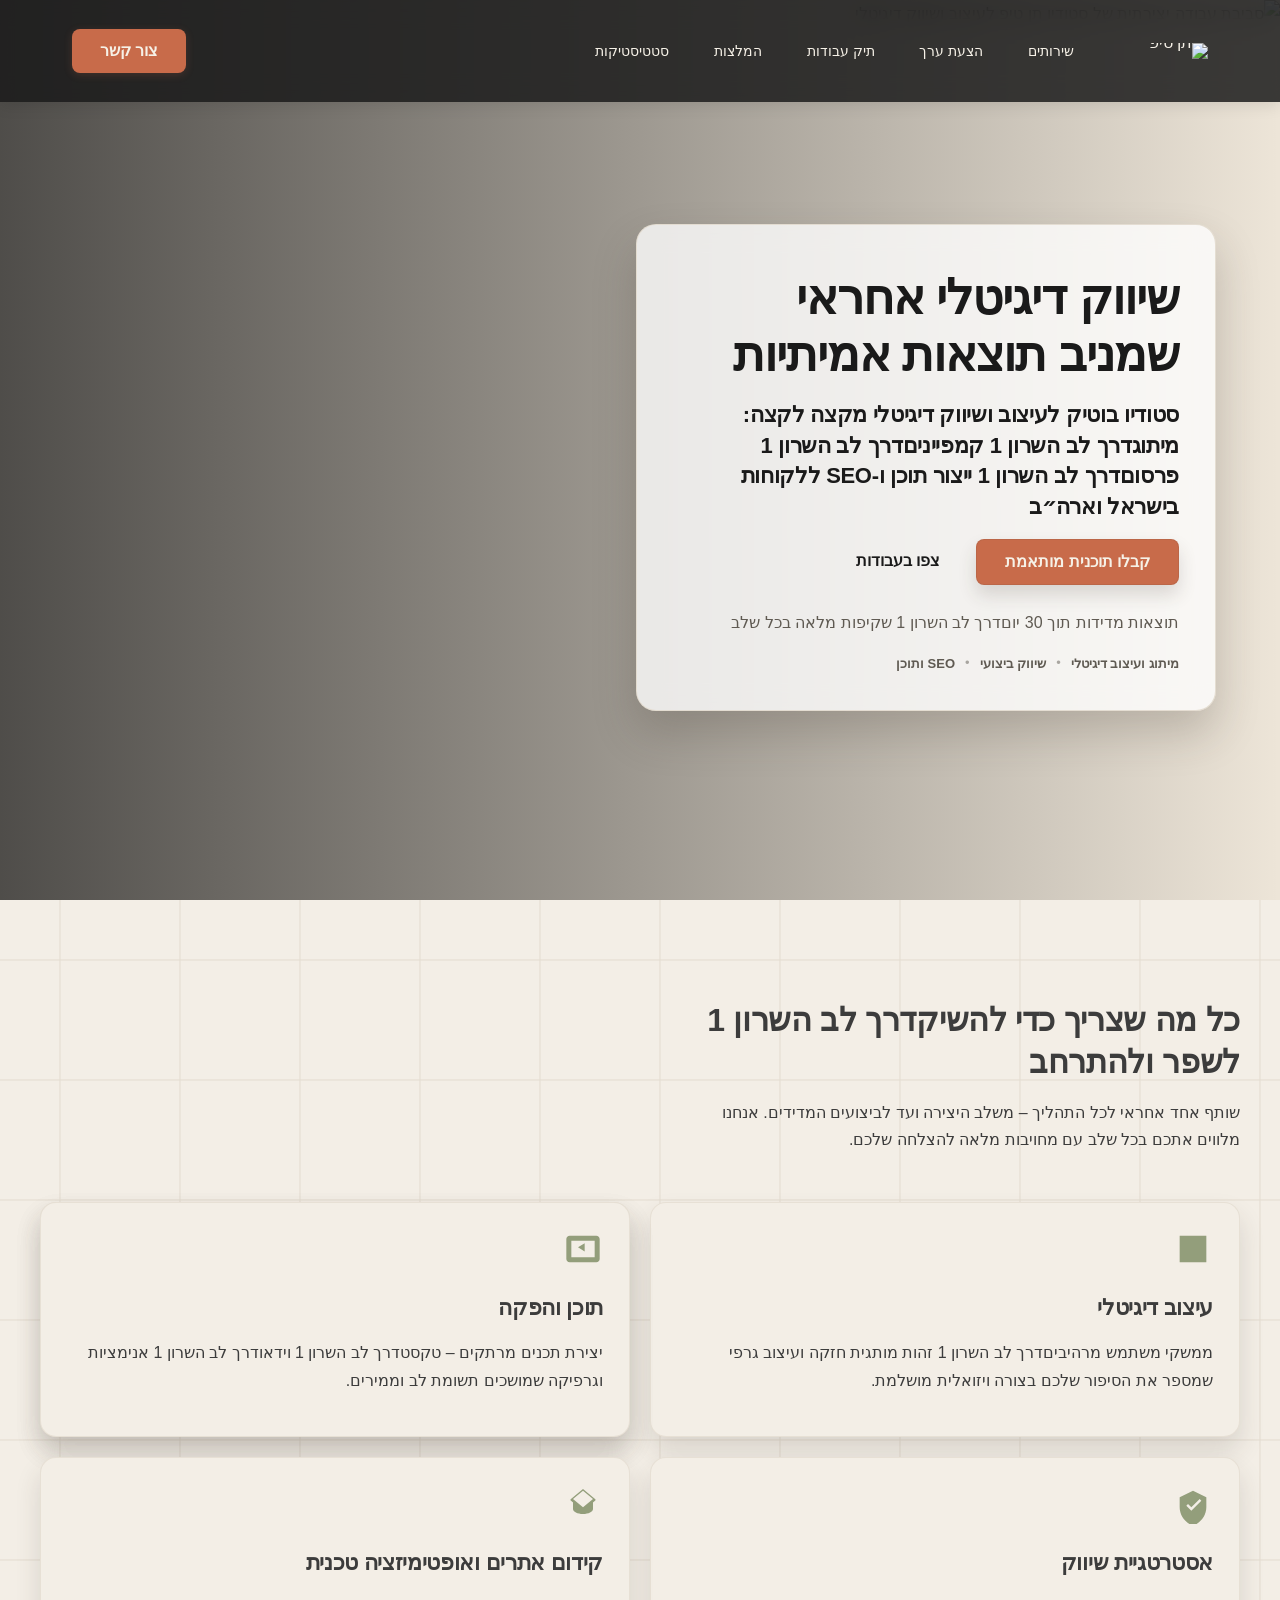
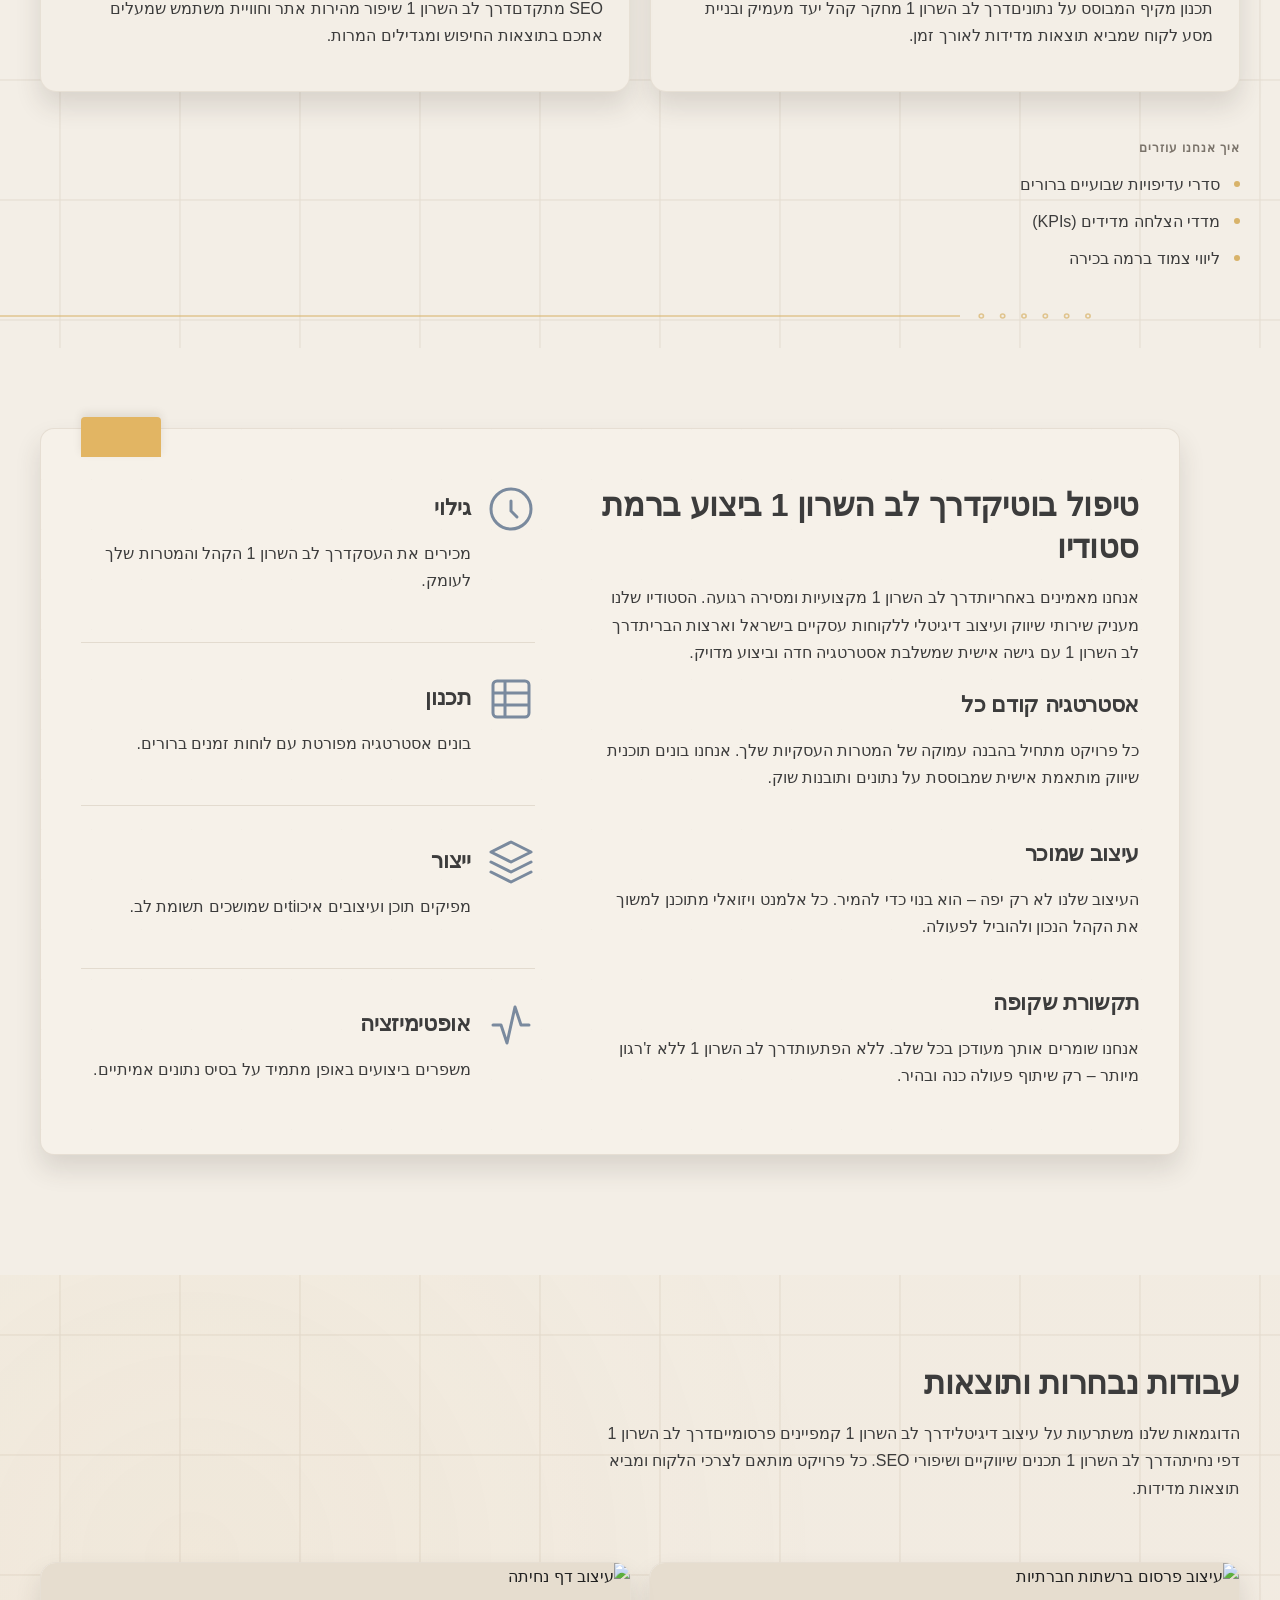
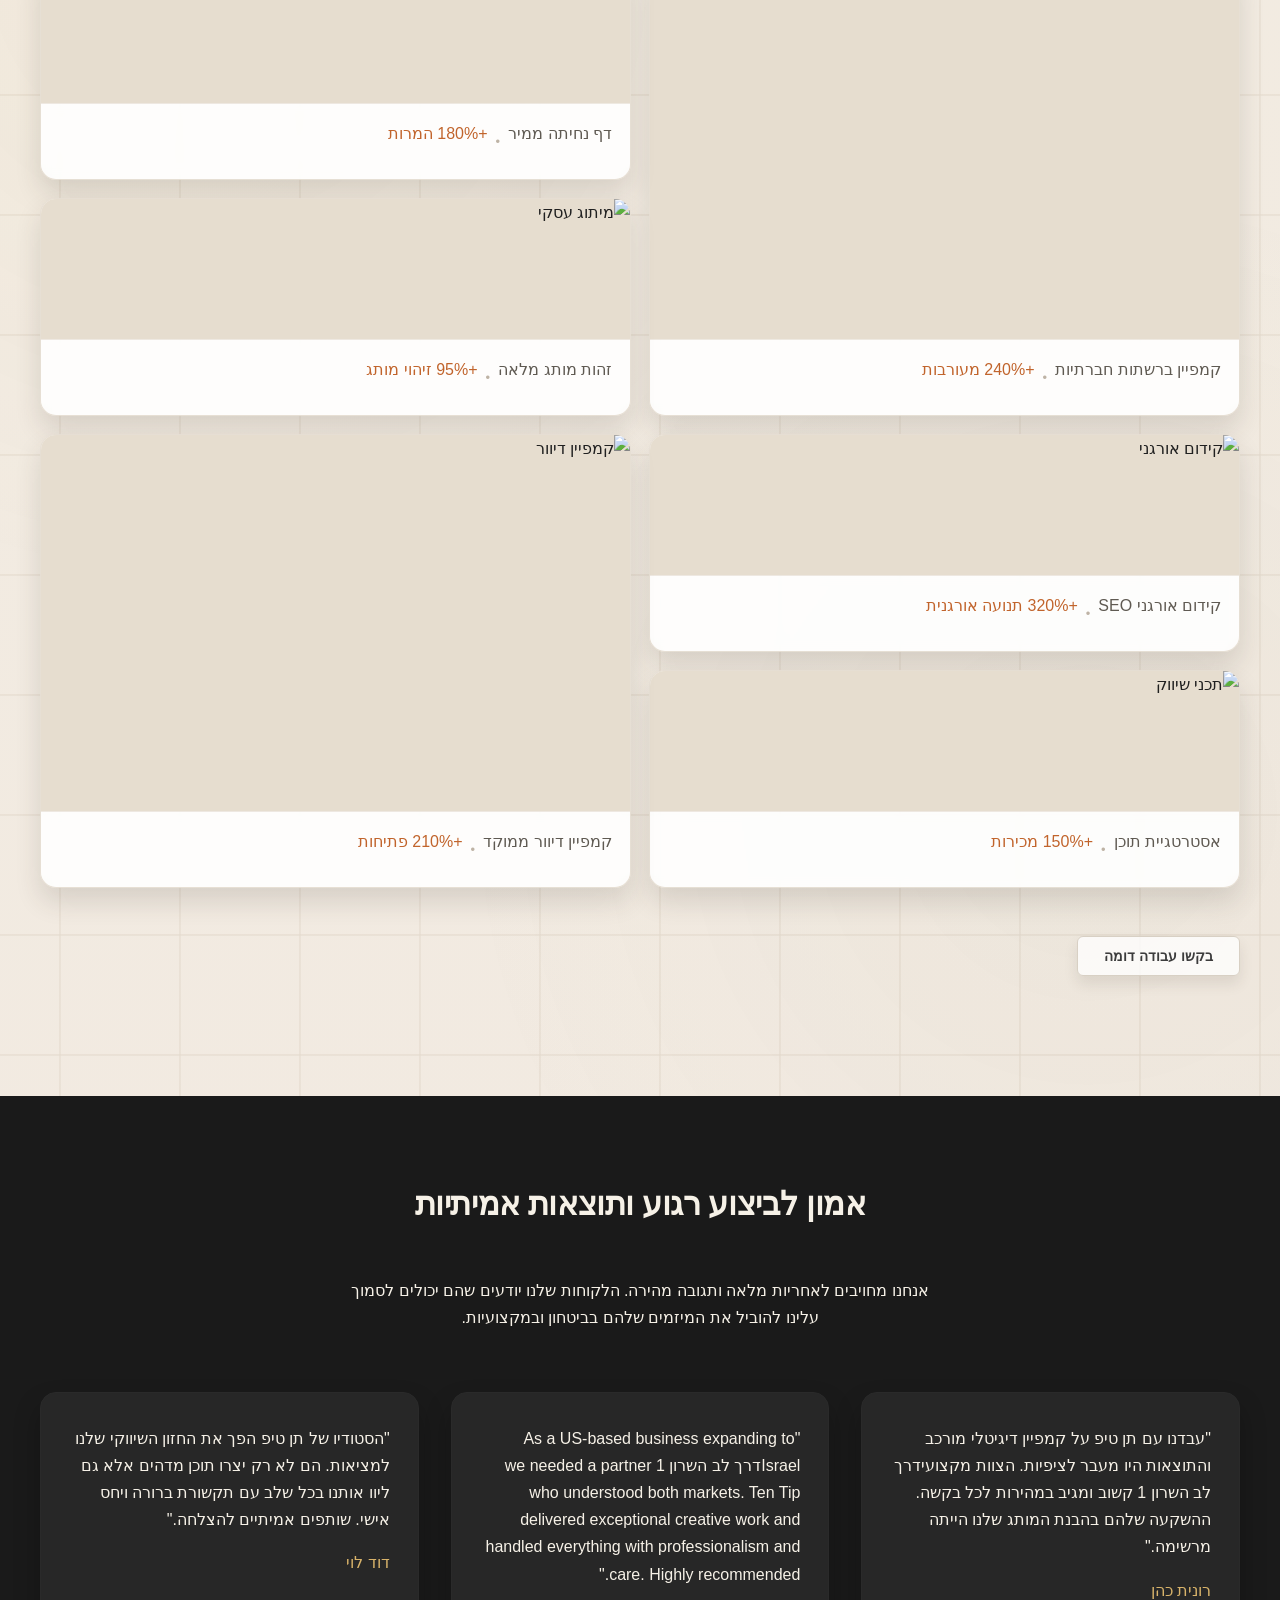
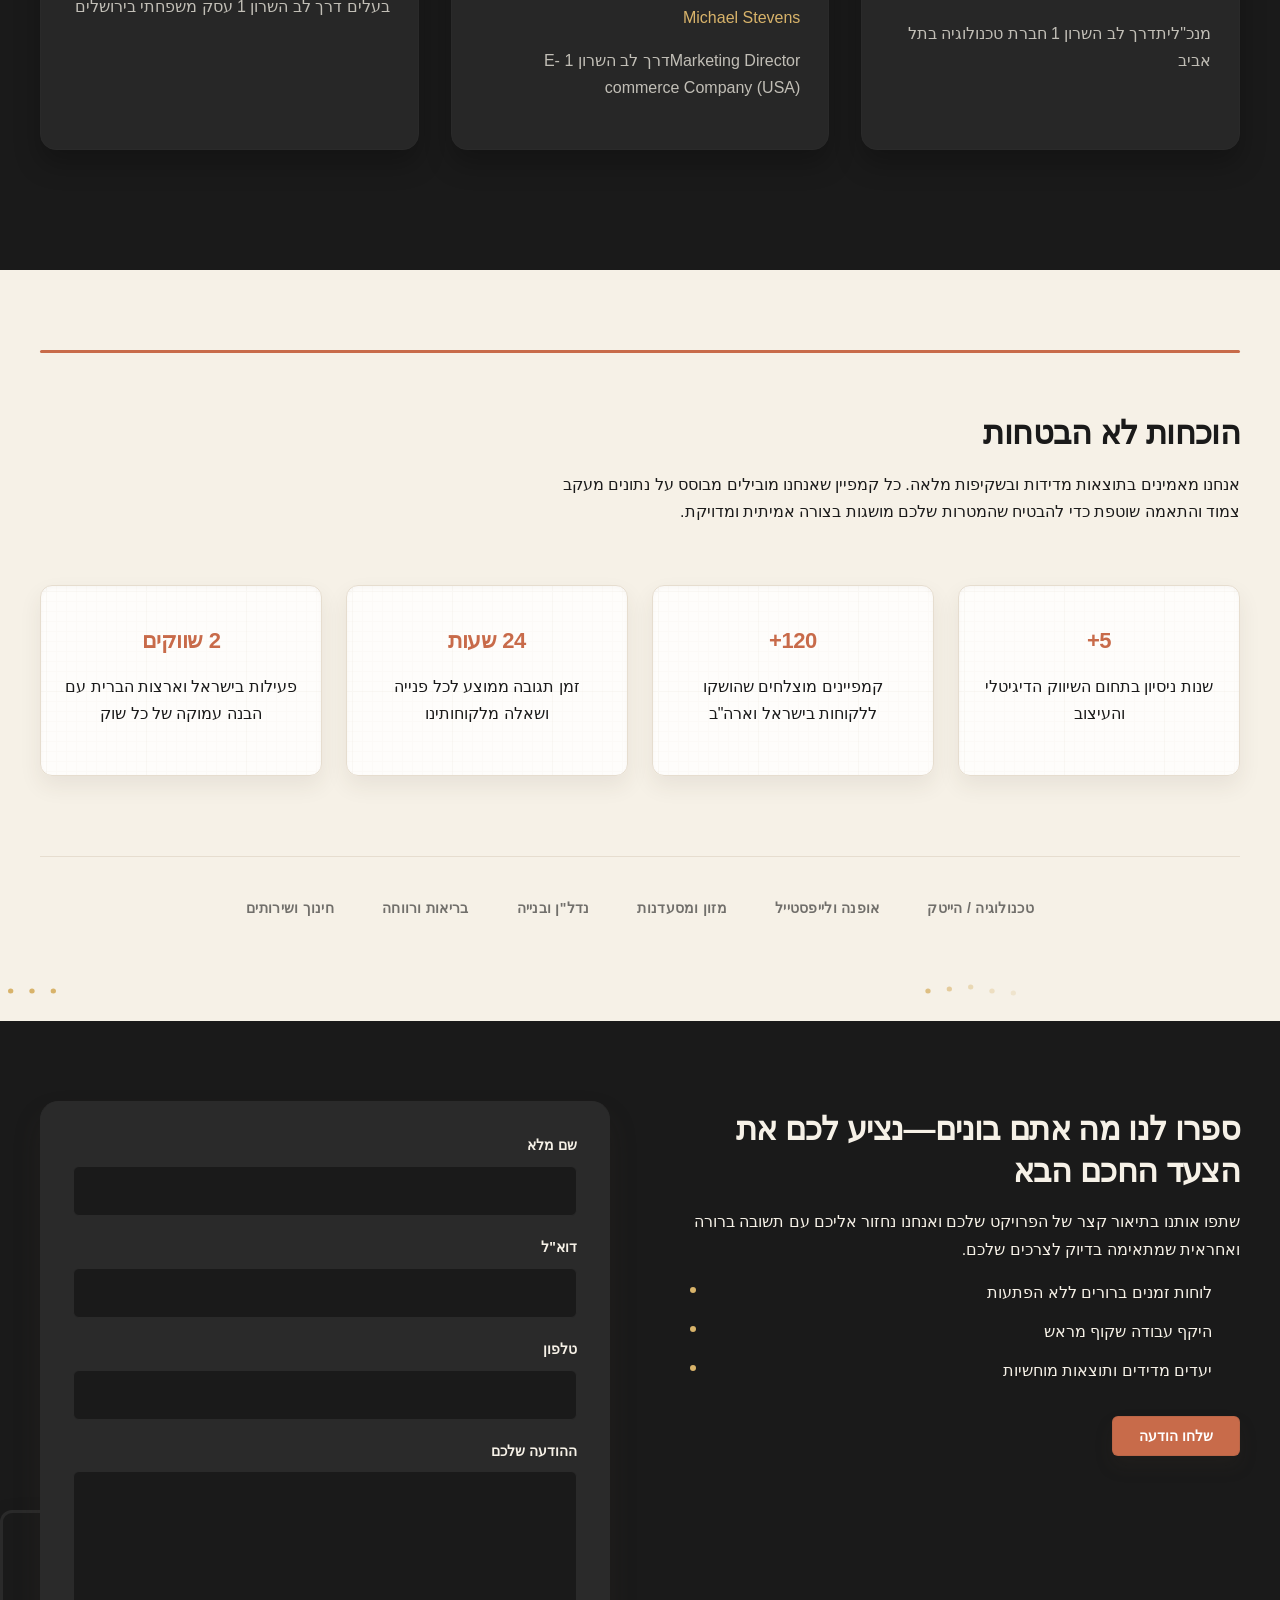
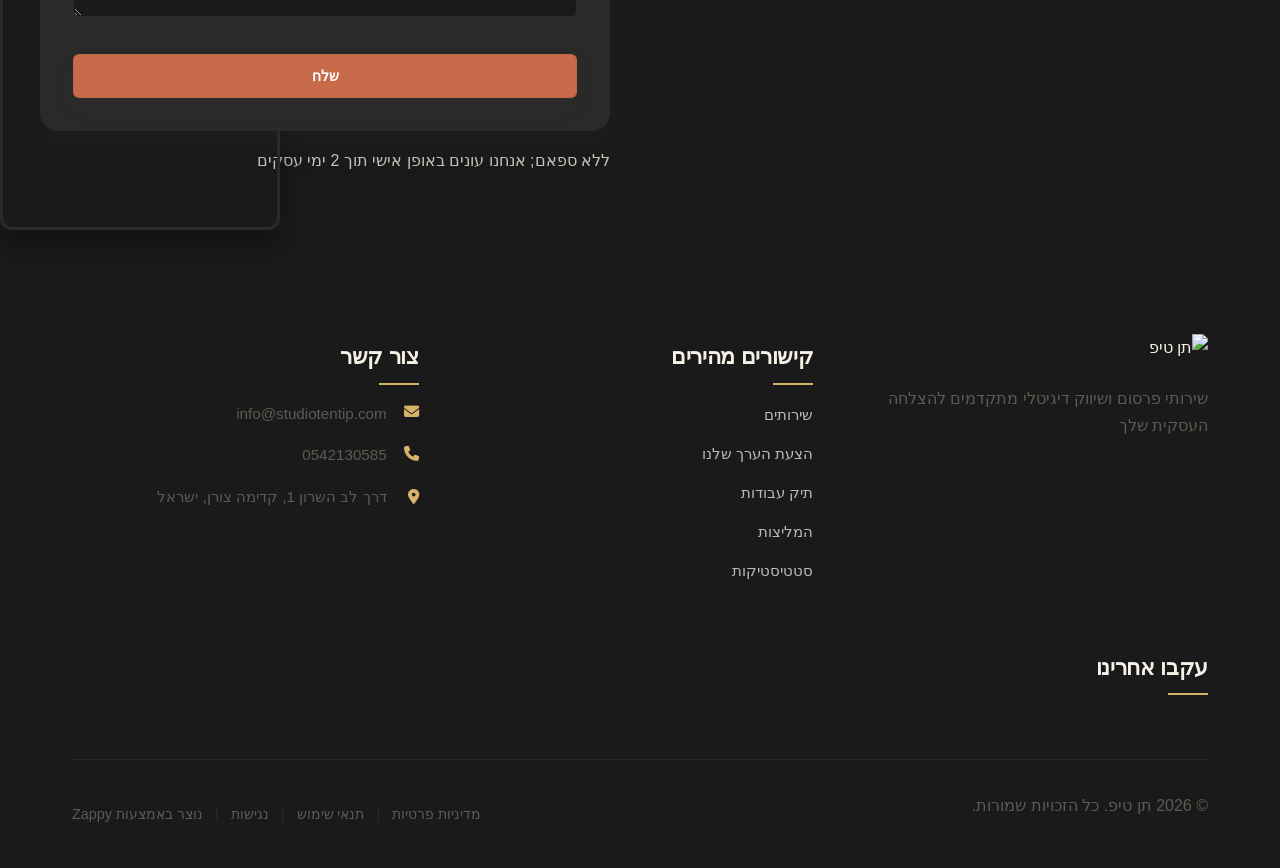
==== commit 42856120: "Background sync: Progressive GitHub Sync" ====
--- a/public/index.html
+++ b/public/index.html
@@ -1 +1 @@
-<!doctype html><html dir="rtl" lang="he"><head><meta charset="UTF-8"><meta content="width=device-width,initial-scale=1" name="viewport"><meta content="index, follow" name="robots"><title>סטודיו עיצוב ושיווק דיגיטלי שמניע תוצאות — תן טיפ</title><meta content="תן טיפ - סטודיו עיצוב דיגיטלי בישראל המתמחה בשיווק, פרסום, קידום אתרים ועיצוב גרפי לעסקים. שירותי שיווק דיגיטלי מקצועיים עם אחריות מלאה ותוצאות מדידות." name="description"><meta content="שיווק, סטודיו עיצוב דיגיטלי בישראל, שירותי שיווק דיגיטלי לעסקים קטנים, קידום אתרים ועיצוב גרפי, פרסום דיגיטלי" name="keywords"><link href="/assets/favicon.ico" rel="icon" type="image/x-icon"><link href="/assets/favicon-16x16.png" rel="icon" type="image/png" sizes="16x16"><link href="/assets/favicon-32x32.png" rel="icon" type="image/png" sizes="32x32"><link href="/assets/favicon-48x48.png" rel="icon" type="image/png" sizes="48x48"><link href="/assets/favicon-192x192.png" rel="icon" type="image/png" sizes="192x192"><link href="/assets/favicon-512x512.png" rel="icon" type="image/png" sizes="512x512"><link href="/assets/apple-touch-icon.png" rel="apple-touch-icon"><script>!function(){"use strict";var t="ea3b12aa-7a06-4016-a95c-822f41b602db",e="https://api.zappy5.com/api/analytics/track",a=18e5,n=2592e6,o=!0,i=!0,r=!0;var s=function(){var e="zappy_visitor_"+t,a=null;try{if(a=localStorage.getItem(e)){var o=JSON.parse(a),i=Date.now();if(i-o.created<n)return o.lastSeen=i,localStorage.setItem(e,JSON.stringify(o)),o.id}}catch(t){console.warn("Zappy Analytics: LocalStorage not available")}var r="zv_"+Date.now()+"_"+Math.random().toString(36).substr(2,9);try{localStorage.setItem(e,JSON.stringify({id:r,created:Date.now(),lastSeen:Date.now()}))}catch(t){}return r}(),c=function(){var e="zappy_session_"+t,n=null;try{if(n=sessionStorage.getItem(e)){var o=JSON.parse(n),i=Date.now();if(i-o.timestamp<a)return o.timestamp=i,sessionStorage.setItem(e,JSON.stringify(o)),o.id}}catch(t){console.warn("Zappy Analytics: SessionStorage not available")}var r="zs_"+Date.now()+"_"+Math.random().toString(36).substr(2,9);try{sessionStorage.setItem(e,JSON.stringify({id:r,timestamp:Date.now()}))}catch(t){}return r}();function l(a,n){n=n||{};var o={website_id:t,event_type:a,page_path:window.location.pathname,referrer:document.referrer||"direct",visitor_id:s,session_id:c,metadata:n};if(navigator.sendBeacon){var i=new Blob([JSON.stringify(o)],{type:"application/json"});navigator.sendBeacon(e,i)}else fetch(e,{method:"POST",headers:{"Content-Type":"application/json"},body:JSON.stringify(o),keepalive:!0}).catch(function(t){console.warn("Zappy Analytics: Failed to track event",t)})}o&&l("pageview",{title:document.title,url:window.location.href}),i&&document.addEventListener("click",function(t){var e=t.target;if("BUTTON"===e.tagName||e.closest("button")){var a="BUTTON"===e.tagName?e:e.closest("button");l("click",{element:"button",text:a.textContent.trim().substring(0,100),id:a.id||null,class:a.className||null})}else if("A"===e.tagName||e.closest("a")){var n="A"===e.tagName?e:e.closest("a");l("navigation",{element:"link",text:n.textContent.trim().substring(0,100),href:n.href,external:n.hostname!==window.location.hostname})}},!0),r&&document.addEventListener("submit",function(t){var e=t.target;l("form_submit",{form_id:e.id||null,form_name:e.name||null,form_action:e.action||null,form_method:e.method||"GET"})},!0);var d=Date.now();window.addEventListener("beforeunload",function(){l("page_unload",{time_on_page:Math.floor((Date.now()-d)/1e3),page_path:window.location.pathname})}),window.zappyAnalytics={track:l,getVisitorId:function(){return s},getSessionId:function(){return c}}}()</script><meta content="סטודיו עיצוב ושיווק דיגיטלי שמניע תוצאות — תן טיפ" property="og:title"><meta content="תן טיפ - סטודיו עיצוב דיגיטלי בישראל המתמחה בשיווקדרך לב השרון 1 פרסוםדרך לב השרון 1 קידום אתרים ועיצוב גרפי לעסקים. שירותי שיווק דיגיטלי מקצועיים עם אחריות מלאה ותוצאות מדידות." property="og:description"><meta content="website" property="og:type"><meta content="he_IL" property="og:locale"><meta content="summary_large_image" name="twitter:card"><meta content="סטודיו עיצוב ושיווק דיגיטלי שמניע תוצאות — תן טיפ" name="twitter:title"><meta content="תן טיפ - סטודיו עיצוב דיגיטלי בישראל המתמחה בשיווקדרך לב השרון 1 פרסוםדרך לב השרון 1 קידום אתרים ועיצוב גרפי לעסקים. שירותי שיווק דיגיטלי מקצועיים עם אחריות מלאה ותוצאות מדידות." name="twitter:description"><link href="https://cdnjs.cloudflare.com/ajax/libs/font-awesome/6.4.0/css/all.min.css" rel="stylesheet"><link href="/assets/favicon.ico" rel="icon" type="image/x-icon"><link href="/assets/favicon-16x16.png" rel="icon" type="image/png" sizes="16x16"><link href="/assets/favicon-32x32.png" rel="icon" type="image/png" sizes="32x32"><link href="/assets/favicon-48x48.png" rel="icon" type="image/png" sizes="48x48"><link href="/assets/favicon-192x192.png" rel="icon" type="image/png" sizes="192x192"><link href="/assets/favicon-512x512.png" rel="icon" type="image/png" sizes="512x512"><link href="/assets/apple-touch-icon.png" rel="apple-touch-icon"><link href="https://cdn.jsdelivr.net/npm/vanilla-cookieconsent@3/dist/cookieconsent.css" rel="stylesheet"><script src="https://cdn.jsdelivr.net/npm/vanilla-cookieconsent@3/dist/cookieconsent.umd.js"></script><script src="https://cdn.jsdelivr.net/gh/mickidum/acc_toolbar/acctoolbar/acctoolbar.min.js"></script><link href="/styles.css" rel="stylesheet"><style id="zappy-dropdown-submenu-styles">#navMenu li:has(.sub-menu),.nav-menu li:has(.sub-menu),.navbar li:has(.sub-menu),nav li:has(.sub-menu){position:relative}#navMenu .sub-menu,.nav-menu .sub-menu,.navbar .sub-menu,nav .sub-menu{display:block!important;position:absolute!important;top:100%;left:0;min-width:220px;background:#fff;border-radius:8px;box-shadow:0 8px 25px rgba(0,0,0,.15);padding:8px 0;opacity:0;visibility:hidden;transform:translateY(10px);transition:all .3s ease;z-index:1000;list-style:none;pointer-events:none}#navMenu li:hover>.sub-menu,.nav-menu li:hover>.sub-menu,.navbar li:hover>.sub-menu,nav li:hover>.sub-menu{opacity:1!important;visibility:visible!important;transform:translateY(0)!important;pointer-events:auto!important}.sub-menu li{list-style:none;margin:0;padding:0}.sub-menu a{display:block!important;padding:10px 16px!important;color:var(--text-dark,#333)!important;font-weight:500;text-decoration:none;white-space:nowrap;transition:background-color .2s}.sub-menu a:hover{background-color:#f5f5f5}[dir=rtl] .nav-menu .sub-menu,[dir=rtl] .navbar .sub-menu,[dir=rtl] nav .sub-menu,html[lang=ar] .nav-menu .sub-menu,html[lang=ar] .navbar .sub-menu,html[lang=ar] nav .sub-menu,html[lang=he] .nav-menu .sub-menu,html[lang=he] .navbar .sub-menu,html[lang=he] nav .sub-menu{left:auto!important;right:0!important}.sub-menu:empty,.sub-menu:not(:has(li)),.sub-menu:not(:has(li:not(.zappy-hidden-menu-item))){display:none!important;opacity:0!important;visibility:hidden!important;pointer-events:none!important}li:has(.menu-group-title):hover>.sub-menu{opacity:1!important;visibility:visible!important;transform:translateY(0)!important;pointer-events:auto!important}#navMenu>li>.menu-group-title,.nav-menu>li>.menu-group-title{display:inline-block;padding:.5rem 1rem;cursor:default;user-select:none}@media (max-width:768px){#navMenu .sub-menu,.nav-menu .sub-menu,.navbar .sub-menu,nav .sub-menu{position:static!important;transform:none!important;box-shadow:none!important;background:0 0!important;max-height:0;overflow:hidden;opacity:0;visibility:hidden;transition:max-height .3s ease,opacity .3s ease;padding:0!important;border-radius:0!important}.sub-menu.mobile-expanded{max-height:500px!important;opacity:1!important;visibility:visible!important;padding:8px 0 8px 16px!important}[dir=rtl] .sub-menu.mobile-expanded,html[lang=he] .sub-menu.mobile-expanded{padding:8px 16px 8px 0!important}#navMenu li:hover>.sub-menu,.nav-menu li:hover>.sub-menu,.navbar li:hover>.sub-menu,nav li:hover>.sub-menu{opacity:0;visibility:hidden;pointer-events:none}#navMenu li>.sub-menu.mobile-expanded,.nav-menu li>.sub-menu.mobile-expanded,.navbar li>.sub-menu.mobile-expanded,nav li>.sub-menu.mobile-expanded{opacity:1!important;visibility:visible!important;pointer-events:auto!important}#navMenu li:has(.sub-menu),.nav-menu li:has(.sub-menu),.navbar li:has(.sub-menu),nav li:has(.sub-menu){display:flex!important;flex-wrap:wrap!important;align-items:center!important;position:relative!important;min-height:44px!important}#navMenu li:has(.sub-menu)>a,.nav-menu li:has(.sub-menu)>a,.navbar li:has(.sub-menu)>a,nav li:has(.sub-menu)>a{flex:1!important;min-width:0!important}#navMenu li:has(.sub-menu)>.menu-group-title,.nav-menu li:has(.sub-menu)>.menu-group-title,.navbar li:has(.sub-menu)>.menu-group-title,nav li:has(.sub-menu)>.menu-group-title{flex:1!important;min-width:0!important;padding:0!important;line-height:inherit!important}#navMenu li:has(.sub-menu)>.sub-menu,.nav-menu li:has(.sub-menu)>.sub-menu,.navbar li:has(.sub-menu)>.sub-menu,nav li:has(.sub-menu)>.sub-menu{flex-basis:100%!important;width:100%!important}#navMenu li:has(.sub-menu)>a [class*=arrow],#navMenu li:has(.sub-menu)>a [class*=chevron],.nav-menu li:has(.sub-menu)>a .fa-angle-down,.nav-menu li:has(.sub-menu)>a .fa-chevron-down,.nav-menu li:has(.sub-menu)>a [class*=arrow],.nav-menu li:has(.sub-menu)>a [class*=chevron],nav li:has(.sub-menu)>a [class*=arrow],nav li:has(.sub-menu)>a [class*=chevron]{display:none!important;visibility:hidden!important}.mobile-submenu-toggle{display:flex!important;align-items:center!important;justify-content:center!important;width:44px!important;height:auto!important;background:0 0!important;border:none!important;cursor:pointer!important;color:var(--text-light)!important;position:static!important;flex-shrink:0!important;align-self:stretch!important;z-index:2!important;padding:0!important;margin:0!important}.mobile-submenu-toggle::after{content:''!important;width:0!important;height:0!important;border-left:6px solid transparent!important;border-right:6px solid transparent!important;border-top:7px solid currentColor!important;transition:transform .3s ease!important}.mobile-submenu-toggle.expanded::after{transform:rotate(180deg)!important}.sub-menu a{padding:10px 0!important;display:block!important;color:var(--text-light)!important}.navbar .sub-menu li a,.zappy-products-dropdown .sub-menu a,nav.navbar .sub-menu li a{color:var(--text-light)!important}}@media (min-width:769px){.mobile-submenu-toggle{display:none!important}}</style><style id="mobile-lang-menu-deployed-css">@media (max-width:768px){.lang-switcher,.nav-container .lang-switcher,.nav-cta-container .lang-switcher,.nav-ecommerce-icons .lang-switcher,.nav-icons-left .lang-switcher,.navbar .lang-switcher,.navbar .nav-cta-container .lang-switcher{display:none!important}.mobile-lang-menu{width:100%;border-top:1px solid rgba(128,128,128,.2);padding:8px 0 0 0;margin-top:8px}.mobile-lang-toggle{display:flex!important;align-items:center;justify-content:space-between;width:100%;padding:12px 16px;background:0 0;border:none;cursor:pointer;font-size:15px;color:inherit;font-family:inherit}.mobile-lang-toggle::after{content:'';display:inline-block;width:8px;height:8px;border-right:2px solid currentColor;border-bottom:2px solid currentColor;transform:rotate(45deg);transition:transform .3s ease;margin-left:8px}.mobile-lang-toggle.expanded::after{transform:rotate(-135deg)}.mobile-lang-options{max-height:0;overflow:hidden;transition:max-height .3s ease}.mobile-lang-options.expanded{max-height:300px}.mobile-lang-option{display:flex!important;align-items:center;gap:10px;padding:10px 24px;text-decoration:none;color:inherit;font-size:14px;font-family:inherit}.mobile-lang-option:hover{background:rgba(128,128,128,.1)}.mobile-lang-option.active{font-weight:600;opacity:.7;pointer-events:none}.mobile-lang-option img{width:20px;height:20px;border-radius:50%}}@media (min-width:769px){.mobile-lang-menu{display:none!important}}</style><style id="zappy-widget-visibility">#mic-access-tool-box,#mic-access-tool-general-button,#mic-init-access-tool #mic-access-tool-box,#mic-init-access-tool #mic-access-tool-general-button,#mic-init-access-tool .mic-access-tool-general-button,._access-icon,._access-menu,.mic-access-tool-box,.mic-access-tool-general-button,div[id*=mic-access-tool-box]{display:none!important;visibility:hidden!important;opacity:0!important;pointer-events:none!important}</style></head><body><nav class="navbar" dir="rtl"><button class="mobile-toggle" aria-label="Menu" id="mobileToggle"><svg viewBox="0 0 24 24" class="hamburger-icon" height="24" width="24" fill="none"><path d="M3 12h18M3 6h18M3 18h18" stroke="currentColor" stroke-width="2" stroke-linecap="round"></path></svg><svg viewBox="0 0 24 24" class="close-icon" height="24" width="24" fill="none" style="display:none"><path d="M18 6L6 18M6 6l12 12" stroke="currentColor" stroke-width="2" stroke-linecap="round"></path></svg></button><button class="phone-header-btn" aria-label="Call" data-phone="0542130585"><svg viewBox="0 0 24 24" width="20" height="20" fill="currentColor"><path d="M22 16.92v3a2 2 0 0 1-2.18 2 19.79 19.79 0 0 1-8.63-3.07 19.5 19.5 0 0 1-6-6 19.79 19.79 0 0 1-3.07-8.67A2 2 0 0 1 4.11 2h3a2 2 0 0 1 2 1.72 12.84 12.84 0 0 0 .7 2.81 2 2 0 0 1-.45 2.11L8.09 9.91a16 16 0 0 0 6 6l1.27-1.27a2 2 0 0 1 2.11-.45 12.84 12.84 0 0 0 2.81.7A2 2 0 0 1 22 16.92z"></path></svg></button><div class="nav-container"><div class="nav-right-group"><div class="nav-brand"><a href="/" class="logo-link"><img alt="תן טיפ" src="/assets/logo.webp" class="logo"></a></div><ul class="nav-menu" id="navMenu"><li><a href="#services">שירותים</a></li><li><a href="#value-proposition">הצעת ערך</a></li><li><a href="#portfolio">תיק עבודות</a></li><li><a href="#testimonials">המלצות</a></li><li><a href="#stats">סטטיסטיקות</a></li></ul></div><div class="nav-cta-container"><a href="#cta" class="nav-cta-btn">צור קשר</a></div></div></nav><script>window.addEventListener("load",function(){const e=document.querySelector(".navbar, nav, header");if(!e)return void console.log("[Navbar] Navbar element not found");let t=document.getElementById("mobileToggle")||document.querySelector(".mobile-toggle")||document.querySelector(".hamburger")||document.querySelector(".hamburger-menu")||document.querySelector(".menu-toggle")||document.querySelector(".burger-menu")||document.querySelector('[aria-label="Menu"]')||document.querySelector('[aria-label="תפריט"]');const o=document.querySelector(".phone-header-btn"),n=window.getComputedStyle(e);let r=n.backgroundColor;if(console.log("[Navbar] Initial navbar background:",r),"transparent"===r||"rgba(0, 0, 0, 0)"===r||r.startsWith("rgba")&&r.includes(", 0)")){const e=n.backgroundImage;if(e&&"none"!==e)console.log("[Navbar] Navbar has background image/gradient, using dark text"),r="rgb(240, 240, 240)";else{const e=window.getComputedStyle(document.body).backgroundColor;console.log("[Navbar] Navbar transparent, using body background:",e),r=e}}const i=r.match(/\d+/g);if(i&&i.length>=3){const e=(.299*parseInt(i[0])+.587*parseInt(i[1])+.114*parseInt(i[2]))/255;console.log("[Navbar] Mobile button colors preserved from Claude CSS (luminance:",e.toFixed(2)+")");const n=document.createElement("style");n.id="zappy-mobile-nav-fix";document.documentElement.lang;document.documentElement.dir,n.textContent='\n        /* Hide mobile buttons on desktop, show only on mobile */\n        @media (min-width: 769px) {\n          .mobile-toggle,\n          .phone-header-btn {\n            display: none !important;\n          }\n        }\n        \n        /* Show and position mobile buttons correctly on mobile */\n        @media (max-width: 768px) {\n          .mobile-toggle,\n          .phone-header-btn {\n            position: absolute !important;\n            top: 50% !important;\n            transform: translateY(-50%) !important;\n            z-index: 1001 !important;\n            display: flex !important;\n            align-items: center !important;\n            justify-content: center !important;\n            width: 36px !important;\n            height: 36px !important;\n            border-radius: 50% !important;\n            border: none !important;\n            cursor: pointer !important;\n            padding: 6px !important;\n            background: none !important;\n            color: var(--nav-text, var(--text-light)) !important;\n          }\n          \n          /* LTR positioning (default): hamburger LEFT, phone RIGHT */\n          html:not([dir="rtl"]):not([lang="he"]):not([lang="ar"]) .mobile-toggle,\n          html[dir="ltr"] .mobile-toggle {\n            left: 12px !important;\n            right: auto !important;\n          }\n          html:not([dir="rtl"]):not([lang="he"]):not([lang="ar"]) .phone-header-btn,\n          html[dir="ltr"] .phone-header-btn {\n            right: 12px !important;\n            left: auto !important;\n          }\n          \n          /* RTL positioning: hamburger RIGHT, phone LEFT */\n          html[dir="rtl"] .mobile-toggle,\n          html[lang="he"] .mobile-toggle,\n          html[lang="ar"] .mobile-toggle {\n            right: 12px !important;\n            left: auto !important;\n          }\n          html[dir="rtl"] .phone-header-btn,\n          html[lang="he"] .phone-header-btn,\n          html[lang="ar"] .phone-header-btn {\n            left: 12px !important;\n            right: auto !important;\n          }\n          \n          /* CRITICAL: Ensure nav-container has min-height on mobile */\n          /* All children are positioned absolutely/fixed on mobile, so height:auto collapses to 0 */\n          .nav-container {\n            min-height: 70px !important;\n            position: relative !important;\n          }\n          \n          /* Ensure SVG icons are properly sized and inherit color */\n          .mobile-toggle svg,\n          .phone-header-btn svg {\n            width: 24px !important;\n            height: 24px !important;\n            /* Don\'t force display - let JavaScript control hamburger/close toggle */\n          }\n          \n          /* Reset nav-cta-container on mobile - remove desktop box-shadow/padding */\n          /* that creates a visible ghost box when CTA button is hidden */\n          .nav-cta-container {\n            box-shadow: none !important;\n            padding: 0 !important;\n          }\n          \n          /* Hide nav-cta-container entirely on mobile when there\'s no lang-switcher */\n          /* (only the CTA button is inside, and it\'s hidden on mobile) */\n          .nav-cta-container:not(:has(.lang-switcher)) {\n            display: none !important;\n          }\n          \n          /* CRITICAL: Prevent hero image fade gradient from bleeding over headline text */\n          /* The .image-fade-gradient has bottom: -30px (extends below parent) */\n          /* On mobile stacked layout, this overlaps the h1 text below the image */\n          .hero-image-column {\n            overflow: hidden !important;\n          }\n          .image-fade-gradient {\n            bottom: 0 !important;\n          }\n          \n          /* Hide desktop language switcher on mobile - hamburger menu handles it */\n          /* High specificity to override stored CSS */\n          .lang-switcher,\n          .nav-cta-container .lang-switcher,\n          .nav-container .lang-switcher,\n          .navbar .lang-switcher,\n          .navbar .nav-cta-container .lang-switcher {\n            display: none !important;\n          }\n        }\n      ';const r=document.getElementById("zappy-mobile-nav-fix");r&&r.remove(),document.head.appendChild(n),console.log("[Navbar] Critical CSS injected for mobile nav positioning");const l=window.innerWidth<=768;if(t){const e=t.querySelector(".hamburger-icon"),o=t.querySelector(".close-icon");e&&(e.style.setProperty("width","24px","important"),e.style.setProperty("height","24px","important"),e.style.setProperty("display","block","important")),o&&(o.style.setProperty("width","24px","important"),o.style.setProperty("height","24px","important"),o.style.setProperty("display","none","important")),l?(t.style.setProperty("position","absolute","important"),t.style.setProperty("top","50%","important"),t.style.setProperty("transform","translateY(-50%)","important"),t.style.setProperty("z-index","1001","important"),t.style.removeProperty("left"),t.style.removeProperty("right"),console.log("[Navbar] Mobile toggle positioning applied (mobile viewport)")):(t.style.removeProperty("position"),t.style.removeProperty("top"),t.style.removeProperty("transform"),t.style.removeProperty("z-index"),t.style.removeProperty("left"),t.style.removeProperty("right"),console.log("[Navbar] Desktop viewport - cleared mobile toggle inline positioning"))}if(o){const e=o.querySelector("svg");e&&(e.style.width="24px",e.style.height="24px",e.setAttribute("width","24"),e.setAttribute("height","24")),l?(o.style.setProperty("position","absolute","important"),o.style.setProperty("top","50%","important"),o.style.setProperty("transform","translateY(-50%)","important"),o.style.setProperty("z-index","1001","important"),o.style.removeProperty("left"),o.style.removeProperty("right"),console.log("[Navbar] Phone button positioning applied (mobile viewport)")):(o.style.removeProperty("position"),o.style.removeProperty("top"),o.style.removeProperty("transform"),o.style.removeProperty("z-index"),o.style.removeProperty("left"),o.style.removeProperty("right"),console.log("[Navbar] Desktop viewport - cleared phone button inline positioning"))}}else console.log("[Navbar] Could not parse background color:",r);t=document.getElementById("mobileToggle")||document.querySelector(".mobile-toggle")||document.querySelector(".hamburger")||document.querySelector(".hamburger-menu")||document.querySelector(".menu-toggle")||document.querySelector(".burger-menu")||document.querySelector('[aria-label="Menu"]')||document.querySelector('[aria-label="תפריט"]');const l=document.getElementById("navMenu")||document.querySelector(".nav-menu")||document.querySelector(".nav-links")||document.querySelector("nav ul:not(.submenu)");if(!t||!l)return void console.log("[Navbar] Mobile toggle or menu not found:",{toggle:!!t,menu:!!l});l.id||(l.id="navMenu"),console.log("[Navbar] Initializing mobile menu...");const a=t.cloneNode(!0);t.parentNode.replaceChild(a,t),a.addEventListener("click",function(e){e.preventDefault(),e.stopPropagation();const t=this.querySelector(".hamburger-icon"),o=this.querySelector(".close-icon");l.classList.contains("active")?(l.classList.remove("active"),t&&t.style.setProperty("display","block","important"),o&&o.style.setProperty("display","none","important"),document.body.style.overflow="",console.log("[Navbar] Menu closed")):(l.classList.add("active"),t&&t.style.setProperty("display","none","important"),o&&o.style.setProperty("display","block","important"),document.body.style.overflow="hidden",console.log("[Navbar] Menu opened"))}),l.querySelectorAll("a").forEach(function(e){e.addEventListener("click",function(){if("#"===this.getAttribute("href"))return;const e=a.querySelector(".hamburger-icon"),t=a.querySelector(".close-icon");l.classList.remove("active"),e&&e.style.setProperty("display","block","important"),t&&t.style.setProperty("display","none","important"),document.body.style.overflow="",console.log("[Navbar] Menu closed (link clicked)")})});var s=l.querySelectorAll(".dropdown-toggle");s.forEach(function(e){e.addEventListener("click",function(e){e.preventDefault(),e.stopPropagation();var t=this.closest(".nav-dropdown");t&&(t.parentNode.querySelectorAll(".nav-dropdown.open").forEach(function(e){e!==t&&e.classList.remove("open")}),t.classList.toggle("open"),console.log("[Navbar] Dropdown toggled:",t.classList.contains("open")?"open":"closed"))})}),document.addEventListener("click",function(e){e.target.closest(".nav-dropdown")||document.querySelectorAll(".nav-dropdown.open").forEach(function(e){e.classList.remove("open")})}),console.log("[Navbar] Dropdown handlers initialized for "+s.length+" dropdowns"),o&&o.addEventListener("click",function(){const e=document.querySelectorAll('a[href^="tel:"]'),t=e.length>0?e[0].getAttribute("href").replace("tel:",""):"0542130585";window.location.href="tel:"+t,console.log("[Navbar] Phone button clicked")}),console.log("[Navbar] Mobile menu initialized successfully");const p=function(){const e=document.querySelector(".whatsapp-float");e&&(window.innerWidth>=769?(e.style.setProperty("display","none","important"),e.style.setProperty("visibility","hidden","important"),e.style.setProperty("opacity","0","important"),e.style.setProperty("pointer-events","none","important"),console.log("[WhatsApp] Button hidden on desktop")):(e.style.removeProperty("display"),e.style.removeProperty("visibility"),e.style.removeProperty("opacity"),e.style.removeProperty("pointer-events"),console.log("[WhatsApp] Button visible on mobile")))};let c;p(),window.addEventListener("resize",function(){clearTimeout(c),c=setTimeout(p,100)})})</script><main><section class="index-hero-section" data-layout-spec="בית-hero" id="hero" data-hero-type="fullscreen-scrim"><div class="index-hero-section__bg-wrapper"><img alt="סביבת עבודה יצירתית של סטודיו תן טיפ לעיצוב ושיווק דיגיטלי" src="/assets/site-index-hero-bg.webp" data-context="Warmדרך לב השרון 1 inviting workspace scene for a digital marketing and design studio. Show a modernדרך לב השרון 1 minimalist desk setup with a laptop displaying colorful design workדרך לב השרון 1 a notebook with sketchesדרך לב השרון 1 a coffee cupדרך לב השרון 1 and soft natural lighting. Warm tones (terracottaדרך לב השרון 1 creamדרך לב השרון 1 gold accents)דרך לב השרון 1 subtle film grain texture. The scene should feel creativeדרך לב השרון 1 professionalדרך לב השרון 1 and human-centered. Focus on craftsmanship and attention to detail. Soft shadowsדרך לב השרון 1 cozy atmosphereדרך לב השרון 1 shot from a slightly elevated angle. Color palette: warm beigeדרך לב השרון 1 terracottaדרך לב השרון 1 soft goldדרך לב השרון 1 cream whites." data-placeholder="index-hero-bg" height="1080" width="1920" class="index-hero-section__bg-image" data-hero-bg="true"><div class="index-hero-section__scrim" aria-hidden="true"></div></div><div class="index-hero-section__content-wrapper"><div class="index-hero-section__overlay-card"><h1 class="index-hero-section__title">שיווק דיגיטלי אחראי<br>שמניב תוצאות אמיתיות</h1><h3 class="index-hero-section__subtitle">סטודיו בוטיק לעיצוב ושיווק דיגיטלי מקצה לקצה: מיתוגדרך לב השרון 1 קמפייניםדרך לב השרון 1 פרסוםדרך לב השרון 1 ייצור תוכן ו-SEO ללקוחות בישראל וארה״ב</h3><div class="index-hero-section__cta-row"><a href="#contact-form" class="index-hero-section__btn-primary">קבלו תוכנית מותאמת</a><a href="#portfolio" class="index-hero-section__btn-secondary">צפו בעבודות</a></div><p class="index-hero-section__reassurance">תוצאות מדידות תוך 30 יוםדרך לב השרון 1 שקיפות מלאה בכל שלב</p><div class="index-hero-section__service-tags"><span class="index-hero-section__tag">מיתוג ועיצוב דיגיטלי</span><span class="index-hero-section__tag-separator">•</span><span class="index-hero-section__tag">שיווק ביצועי</span><span class="index-hero-section__tag-separator">•</span><span class="index-hero-section__tag">SEO ותוכן</span></div></div></div><div class="index-hero-section__divider-wrapper"><svg viewBox="0 0 1200 100" xmlns="http://www.w3.org/2000/svg" aria-hidden="true" preserveAspectRatio="none"><path d="M0דרך לב השרון 1100 L0דרך לב השרון 120 Q150דרך לב השרון 128 300דרך לב השרון 118 T600דרך לב השרון 122 Q750דרך לב השרון 118 900דרך לב השרון 124 T1200דרך לב השרון 120 L1200דרך לב השרון 1100 Z" fill="#F3EEE6"></path></svg></div></section><section class="index-services-section" data-layout-spec="בית-services" id="services"><div class="index-services-section__container"><div class="index-services-section__header"><h2 class="index-services-section__title">כל מה שצריך כדי להשיקדרך לב השרון 1 לשפר ולהתרחב</h2><p class="index-services-section__intro">שותף אחד אחראי לכל התהליך – משלב היצירה ועד לביצועים המדידים. אנחנו מלווים אתכם בכל שלב עם מחויבות מלאה להצלחה שלכם.</p></div><div class="index-services-section__grid"><div class="index-services-section__card index-services-section__card--large"><div class="index-services-section__card-content"><svg viewBox="0 0 48 48" xmlns="http://www.w3.org/2000/svg" class="index-services-section__icon" data-element-type="icon" data-icon-type="svg" height="40" width="40"><path d="M8 8h32v32H8z M16 16h16v16H16z M20 20h8v8h-8z" fill="currentColor"></path></svg><h3 class="index-services-section__card-title">עיצוב דיגיטלי</h3><p class="index-services-section__card-text">ממשקי משתמש מרהיביםדרך לב השרון 1 זהות מותגית חזקה ועיצוב גרפי שמספר את הסיפור שלכם בצורה ויזואלית מושלמת.</p></div></div><div class="index-services-section__card index-services-section__card--large"><div class="index-services-section__card-content"><svg viewBox="0 0 48 48" xmlns="http://www.w3.org/2000/svg" class="index-services-section__icon" data-element-type="icon" data-icon-type="svg" height="40" width="40"><path d="M24 8L8 16v12c0 10 7 19 16 22 9-3 16-12 16-22V16L24 8zm-2 24l-6-6 2-2 4 4 10-10 2 2-12 12z" fill="currentColor"></path></svg><h3 class="index-services-section__card-title">אסטרטגיית שיווק</h3><p class="index-services-section__card-text">תכנון מקיף המבוסס על נתוניםדרך לב השרון 1 מחקר קהל יעד מעמיק ובניית מסע לקוח שמביא תוצאות מדידות לאורך זמן.</p></div></div><div class="index-services-section__card index-services-section__card--small"><div class="index-services-section__card-content"><svg viewBox="0 0 48 48" xmlns="http://www.w3.org/2000/svg" class="index-services-section__icon" data-element-type="icon" data-icon-type="svg" height="40" width="40"><path d="M38 18h-8V8H18v10h-8l14 16 14-16zM10 38v4h28v-4H10z" fill="currentColor"></path></svg><h3 class="index-services-section__card-title">פרסום ממומן</h3><p class="index-services-section__card-text">קמפיינים ממוקדים בפייסבוקדרך לב השרון 1 אינסטגרם וגוגל עם אופטימיזציה מתמדת למקסום ROI.</p></div></div><div class="index-services-section__card index-services-section__card--small"><div class="index-services-section__card-content"><svg viewBox="0 0 48 48" xmlns="http://www.w3.org/2000/svg" class="index-services-section__icon" data-element-type="icon" data-icon-type="svg" height="40" width="40"><path d="M40 8H8c-2.2 0-4 1.8-4 4v24c0 2.2 1.8 4 4 4h32c2.2 0 4-1.8 4-4V12c0-2.2-1.8-4-4-4zm-2 26H10V14h28v20z M18 22l8-5v10l-8-5z" fill="currentColor"></path></svg><h3 class="index-services-section__card-title">תוכן והפקה</h3><p class="index-services-section__card-text">יצירת תכנים מרתקים – טקסטדרך לב השרון 1 וידאודרך לב השרון 1 אנימציות וגרפיקה שמושכים תשומת לב וממירים.</p></div></div><div class="index-services-section__card index-services-section__card--small index-services-section__card--span"><div class="index-services-section__card-content"><svg viewBox="0 0 48 48" xmlns="http://www.w3.org/2000/svg" class="index-services-section__icon" data-element-type="icon" data-icon-type="svg" height="40" width="40"><path d="M38.8 18.4L24 6 9.2 18.4c-.4.4-.4 1 0 1.4l14.8 12.4 14.8-12.4c.4-.4.4-1 0-1.4zM24 28L12 18l12-10 12 10-12 10zm0 4l-12-10v8c0 3.3 5.4 6 12 6s12-2.7 12-6v-8L24 32z" fill="currentColor"></path></svg><h3 class="index-services-section__card-title">קידום אתרים ואופטימיזציה טכנית</h3><p class="index-services-section__card-text">SEO מתקדםדרך לב השרון 1 שיפור מהירות אתר וחוויית משתמש שמעלים אתכם בתוצאות החיפוש ומגדילים המרות.</p></div></div></div><div class="index-services-section__footer"><h4 class="index-services-section__footer-title">איך אנחנו עוזרים</h4><ul class="index-services-section__footer-list"><li class="index-services-section__footer-item">סדרי עדיפויות שבועיים ברורים</li><li class="index-services-section__footer-item">מדדי הצלחה מדידים (KPIs)</li><li class="index-services-section__footer-item">ליווי צמוד ברמה בכירה</li></ul></div></div><div class="index-services-section__divider-wrapper"><svg viewBox="0 0 1200 60" xmlns="http://www.w3.org/2000/svg" aria-hidden="true" preserveAspectRatio="none"><path d="M0דרך לב השרון 160 L0דרך לב השרון 128 Q60דרך לב השרון 126 120דרך לב השרון 129 T240דרך לב השרון 127 Q300דרך לב השרון 130 360דרך לב השרון 126 T480דרך לב השרון 128 Q540דרך לב השרון 127 600דרך לב השרון 130 T720דרך לב השרון 126 Q780דרך לב השרון 129 840דרך לב השרון 127 T960דרך לב השרון 130 Q1020דרך לב השרון 126 1080דרך לב השרון 128 T1200דרך לב השרון 127 L1200דרך לב השרון 160 Z" fill="#F3EEE6"></path><line opacity="0.7" stroke="var(--accent)" stroke-width="1.5" x1="0" x2="900" y1="28" y2="28"></line><g fill="none" opacity="0.7" stroke="var(--accent)" stroke-width="1.5"><circle cx="920" cy="28" r="2"></circle><circle cx="940" cy="28" r="2"></circle><circle cx="960" cy="28" r="2"></circle><circle cx="980" cy="28" r="2"></circle><circle cx="1000" cy="28" r="2"></circle><circle cx="1020" cy="28" r="2"></circle></g></svg></div></section><section class="index-value-proposition-section" data-layout-spec="בית-value-proposition" id="value-proposition"><div class="value-prop-container"><div class="value-prop-panel"><div class="paper-tab"></div><div class="panel-grid"><div class="content-column"><h2>טיפול בוטיקדרך לב השרון 1 ביצוע ברמת סטודיו</h2><p>אנחנו מאמינים באחריותדרך לב השרון 1 מקצועיות ומסירה רגועה. הסטודיו שלנו מעניק שירותי שיווק ועיצוב דיגיטלי ללקוחות עסקיים בישראל וארצות הבריתדרך לב השרון 1 עם גישה אישית שמשלבת אסטרטגיה חדה וביצוע מדויק.</p><div class="differentiators"><div class="diff-item"><h3>אסטרטגיה קודם כל</h3><p>כל פרויקט מתחיל בהבנה עמוקה של המטרות העסקיות שלך. אנחנו בונים תוכנית שיווק מותאמת אישית שמבוססת על נתונים ותובנות שוק.</p></div><div class="diff-item"><h3>עיצוב שמוכר</h3><p>העיצוב שלנו לא רק יפה – הוא בנוי כדי להמיר. כל אלמנט ויזואלי מתוכנן למשוך את הקהל הנכון ולהוביל לפעולה.</p></div><div class="diff-item"><h3>תקשורת שקופה</h3><p>אנחנו שומרים אותך מעודכן בכל שלב. ללא הפתעותדרך לב השרון 1 ללא ז'רגון מיותר – רק שיתוף פעולה כנה ובהיר.</p></div></div></div><div class="process-column"><div class="process-step"><svg viewBox="0 0 24 24" xmlns="http://www.w3.org/2000/svg" aria-hidden="true" class="process-icon" fill="none"><circle cx="12" cy="12" r="10" stroke="currentColor" stroke-width="1.5"></circle><path d="M12 8v5l3 3" stroke="currentColor" stroke-width="1.5" stroke-linecap="round"></path></svg><div class="process-content"><h3>גילוי</h3><p>מכירים את העסקדרך לב השרון 1 הקהל והמטרות שלך לעומק.</p></div></div><div class="process-step"><svg viewBox="0 0 24 24" xmlns="http://www.w3.org/2000/svg" aria-hidden="true" class="process-icon" fill="none"><rect height="18" rx="2" stroke="currentColor" stroke-width="1.5" width="18" x="3" y="3"></rect><path d="M9 3v18M3 9h18M3 15h18" stroke="currentColor" stroke-width="1.5"></path></svg><div class="process-content"><h3>תכנון</h3><p>בונים אסטרטגיה מפורטת עם לוחות זמנים ברורים.</p></div></div><div class="process-step"><svg viewBox="0 0 24 24" xmlns="http://www.w3.org/2000/svg" aria-hidden="true" class="process-icon" fill="none"><path d="M12 2L2 7l10 5 10-5-10-5z" stroke="currentColor" stroke-width="1.5" stroke-linejoin="round"></path><path d="M2 17l10 5 10-5M2 12l10 5 10-5" stroke="currentColor" stroke-width="1.5" stroke-linecap="round" stroke-linejoin="round"></path></svg><div class="process-content"><h3>ייצור</h3><p>מפיקים תוכן ועיצובים איכוtiים שמושכים תשומת לב.</p></div></div><div class="process-step"><svg viewBox="0 0 24 24" xmlns="http://www.w3.org/2000/svg" aria-hidden="true" class="process-icon" fill="none"><path d="M3 12h4l3 9 4-18 3 9h4" stroke="currentColor" stroke-width="1.5" stroke-linecap="round" stroke-linejoin="round"></path></svg><div class="process-content"><h3>אופטימיזציה</h3><p>משפרים ביצועים באופן מתמיד על בסיס נתונים אמיתיים.</p></div></div></div></div></div></div><div class="value-prop-divider-wrapper"><svg viewBox="0 0 1200 60" xmlns="http://www.w3.org/2000/svg" aria-hidden="true" preserveAspectRatio="none"><path d="M0דרך לב השרון 160 L0דרך לב השרון 130 Q20דרך לב השרון 128 40דרך לב השרון 132 T80דרך לב השרון 128 Q100דרך לב השרון 131 120דרך לב השרון 127 T160דרך לב השרון 132 Q180דרך לב השרון 129 200דרך לב השרון 133 T240דרך לב השרון 128 Q260דרך לב השרון 132 280דרך לב השרון 129 T320דרך לב השרון 133 Q340דרך לב השרון 128 360דרך לב השרון 131 T400דרך לב השרון 129 Q420דרך לב השרון 133 440דרך לב השרון 128 T480דרך לב השרון 132 Q500דרך לב השרון 129 520דרך לב השרון 133 T560דרך לב השרון 128 Q580דרך לב השרון 131 600דרך לב השרון 129 T640דרך לב השרון 133 Q660דרך לב השרון 128 680דרך לב השרון 132 T720דרך לב השרון 129 Q740דרך לב השרון 133 760דרך לב השרון 128 T800דרך לב השרון 131 Q820דרך לב השרון 129 840דרך לב השרון 133 T880דרך לב השרון 128 Q900דרך לב השרון 132 920דרך לב השרון 129 T960דרך לב השרון 133 Q980דרך לב השרון 128 1000דרך לב השרון 131 T1040דרך לב השרון 129 Q1060דרך לב השרון 133 1080דרך לב השרון 128 T1120דרך לב השרון 132 Q1140דרך לב השרון 129 1160דרך לב השרון 133 T1200דרך לב השרון 128 L1200דרך לב השרון 160 Z" fill="#F3EEE6"></path></svg></div></section><section class="index-portfolio-section" data-layout-spec="בית-portfolio" id="portfolio"><div class="index-portfolio-container"><div class="index-portfolio-header"><h2>עבודות נבחרות ותוצאות</h2><p>הדוגמאות שלנו משתרעות על עיצוב דיגיטלידרך לב השרון 1 קמפיינים פרסומייםדרך לב השרון 1 דפי נחיתהדרך לב השרון 1 תכנים שיווקיים ושיפורי SEO. כל פרויקט מותאם לצרכי הלקוח ומביא תוצאות מדידות.</p></div><div class="index-portfolio-grid"><article class="index-portfolio-tile index-portfolio-tile-large-1"><div class="index-portfolio-image-wrapper"><img alt="עיצוב פרסום ברשתות חברתיות" src="/assets/site-index-portfolio-image-1.webp" data-context="Modern minimalist social media ad design for a boutique Israeli businessדרך לב השרון 1 warm earthy tonesדרך לב השרון 1 clean typography in Hebrewדרך לב השרון 1 professional marketing content with soft shadows and cream background" data-placeholder="index-portfolio-image-1" height="700" width="600"></div><div class="index-portfolio-caption"><p class="index-portfolio-project-type">קמפיין ברשתות חברתיות</p><span class="index-portfolio-dot">•</span><p class="index-portfolio-result">+240% מעורבות</p></div></article><article class="index-portfolio-tile index-portfolio-tile-small-1"><div class="index-portfolio-image-wrapper"><img alt="עיצוב דף נחיתה" src="/assets/site-index-portfolio-image-2.webp" data-context="Elegant Hebrew landing page design mockup on laptop screenדרך לב השרון 1 warm neutral color paletteדרך לב השרון 1 clean modern interfaceדרך לב השרון 1 boutique business aestheticדרך לב השרון 1 soft lighting" data-placeholder="index-portfolio-image-2" height="300" width="400"></div><div class="index-portfolio-caption"><p class="index-portfolio-project-type">דף נחיתה ממיר</p><span class="index-portfolio-dot">•</span><p class="index-portfolio-result">+180% המרות</p></div></article><article class="index-portfolio-tile index-portfolio-tile-small-2"><div class="index-portfolio-image-wrapper"><img alt="מיתוג עסקי" src="/assets/site-index-portfolio-image-3.webp" data-context="Professional brand identity design showcase with Hebrew typographyדרך לב השרון 1 business cards and logo variationsדרך לב השרון 1 warm earthy color schemeדרך לב השרון 1 minimal and sophisticated" data-placeholder="index-portfolio-image-3" height="300" width="400"></div><div class="index-portfolio-caption"><p class="index-portfolio-project-type">זהות מותג מלאה</p><span class="index-portfolio-dot">•</span><p class="index-portfolio-result">+95% זיהוי מותג</p></div></article><article class="index-portfolio-tile index-portfolio-tile-small-3"><div class="index-portfolio-image-wrapper"><img alt="קידום אורגני" src="/assets/site-index-portfolio-image-4.webp" data-context="SEO analytics dashboard showing upward growth charts and Hebrew textדרך לב השרון 1 warm professional interfaceדרך לב השרון 1 clean data visualizationדרך לב השרון 1 marketing success metrics" data-placeholder="index-portfolio-image-4" height="300" width="400"></div><div class="index-portfolio-caption"><p class="index-portfolio-project-type">קידום אורגני SEO</p><span class="index-portfolio-dot">•</span><p class="index-portfolio-result">+320% תנועה אורגנית</p></div></article><article class="index-portfolio-tile index-portfolio-tile-small-4"><div class="index-portfolio-image-wrapper"><img alt="תכני שיווק" src="/assets/site-index-portfolio-image-5.webp" data-context="Creative Hebrew content marketing materials spread on a deskדרך לב השרון 1 warm natural lightingדרך לב השרון 1 boutique design aestheticדרך לב השרון 1 professional marketing collateral" data-placeholder="index-portfolio-image-5" height="300" width="400"></div><div class="index-portfolio-caption"><p class="index-portfolio-project-type">אסטרטגיית תוכן</p><span class="index-portfolio-dot">•</span><p class="index-portfolio-result">+150% מכירות</p></div></article><article class="index-portfolio-tile index-portfolio-tile-large-2"><div class="index-portfolio-image-wrapper"><img alt="קמפיין דיוור" src="/assets/site-index-portfolio-image-6.webp" data-context="Sophisticated email marketing campaign design in Hebrewדרך לב השרון 1 mobile and desktop viewsדרך לב השרון 1 warm color paletteדרך לב השרון 1 professional layout with clear call-to-action buttons" data-placeholder="index-portfolio-image-6" height="700" width="600"></div><div class="index-portfolio-caption"><p class="index-portfolio-project-type">קמפיין דיוור ממוקד</p><span class="index-portfolio-dot">•</span><p class="index-portfolio-result">+210% פתיחות</p></div></article></div><div class="index-portfolio-cta-wrapper"><a href="#contact" class="btn-portfolio-cta btn-secondary">בקשו עבודה דומה</a></div></div><div class="index-portfolio-divider-wrapper"><svg viewBox="0 0 1200 100" xmlns="http://www.w3.org/2000/svg" aria-hidden="true" preserveAspectRatio="none"><path d="M0דרך לב השרון 1100 L0דרך לב השרון 145 Q100דרך לב השרון 150 200דרך לב השרון 142 T400דרך לב השרון 148 Q500דרך לב השרון 144 600דרך לב השרון 150 T800דרך לב השרון 145 Q900דרך לב השרון 148 1000דרך לב השרון 142 T1200דרך לב השרון 150 L1200דרך לב השרון 1100 Z" fill="var(--bg-dark)" opacity="0.85"></path></svg></div></section><section class="index-testimonials-section" data-layout-spec="בית-testimonials" id="testimonials"><div class="index-testimonials-container"><div class="index-testimonials-header"><h2>אמון לביצוע רגוע ותוצאות אמיתיות</h2><svg viewBox="0 0 180 12" xmlns="http://www.w3.org/2000/svg" aria-hidden="true" class="index-testimonials-accent-stroke"><path d="M2דרך לב השרון 16 Q45דרך לב השרון 13 90דרך לב השרון 16 T178דרך לב השרון 16" fill="none" stroke="var(--accent)" stroke-width="2.5" stroke-linecap="round"></path></svg><p>אנחנו מחויבים לאחריות מלאה ותגובה מהירה. הלקוחות שלנו יודעים שהם יכולים לסמוך עלינו להוביל את המיזמים שלהם בביטחון ובמקצועיות.</p></div><div class="index-testimonials-grid zappy-preserve-css-grid" data-original-gap="32px" data-original-item-width="379" data-zappy-auto-grid="true" id="zappy-auto-grid-1773759419214-ff7tl0" style="display:grid;grid-template-columns:378.669px 378.669px 378.669px"><div class="index-testimonials-card"><p class="index-testimonials-quote">"עבדנו עם תן טיפ על קמפיין דיגיטלי מורכב והתוצאות היו מעבר לציפיות. הצוות מקצועידרך לב השרון 1 קשוב ומגיב במהירות לכל בקשה. ההשקעה שלהם בהבנת המותג שלנו הייתה מרשימה."</p><p class="index-testimonials-author">רונית כהן</p><p class="index-testimonials-role">מנכ"ליתדרך לב השרון 1 חברת טכנולוגיה בתל אביב</p></div><div class="index-testimonials-card"><p class="index-testimonials-quote">"As a US-based business expanding to Israelדרך לב השרון 1 we needed a partner who understood both markets. Ten Tip delivered exceptional creative work and handled everything with professionalism and care. Highly recommended."</p><p class="index-testimonials-author">Michael Stevens</p><p class="index-testimonials-role">Marketing Directorדרך לב השרון 1 E-commerce Company (USA)</p></div><div class="index-testimonials-card"><p class="index-testimonials-quote">"הסטודיו של תן טיפ הפך את החזון השיווקי שלנו למציאות. הם לא רק יצרו תוכן מדהים אלא גם ליוו אותנו בכל שלב עם תקשורת ברורה ויחס אישי. שותפים אמיתיים להצלחה."</p><p class="index-testimonials-author">דוד לוי</p><p class="index-testimonials-role">בעלים דרך לב השרון 1 עסק משפחתי בירושלים</p></div></div></div><div class="index-testimonials-divider-wrapper"><svg viewBox="0 0 1200 60" xmlns="http://www.w3.org/2000/svg" aria-hidden="true" preserveAspectRatio="none"><path d="M0דרך לב השרון 160 L0דרך לב השרון 130 Q150דרך לב השרון 125 300דרך לב השרון 130 T600דרך לב השרון 130 Q750דרך לב השרון 128 900דרך לב השרון 130 T1200דרך לב השרון 130 L1200דרך לב השרון 160 Z" fill="var(--bg-light)"></path></svg></div></section><section class="index-stats-section" data-layout-spec="בית-stats"><div class="index-stats-section__accent-line"></div><div class="index-stats-section__container"><div class="index-stats-section__intro"><h2 class="index-stats-section__title">הוכחות לא הבטחות</h2><p class="index-stats-section__description">אנחנו מאמינים בתוצאות מדידות ובשקיפות מלאה. כל קמפיין שאנחנו מובילים מבוסס על נתוניםדרך לב השרון 1 מעקב צמוד והתאמה שוטפת כדי להבטיח שהמטרות שלכם מושגות בצורה אמיתית ומדויקת.</p></div><div class="index-stats-section__stats-grid"><div class="index-stats-section__stat-card"><h3 class="index-stats-section__stat-number">5+</h3><p class="index-stats-section__stat-text">שנות ניסיון בתחום השיווק הדיגיטלי והעיצוב</p></div><div class="index-stats-section__stat-card"><h3 class="index-stats-section__stat-number">120+</h3><p class="index-stats-section__stat-text">קמפיינים מוצלחים שהושקו ללקוחות בישראל וארה"ב</p></div><div class="index-stats-section__stat-card"><h3 class="index-stats-section__stat-number">24 שעות</h3><p class="index-stats-section__stat-text">זמן תגובה ממוצע לכל פנייה ושאלה מלקוחותינו</p></div><div class="index-stats-section__stat-card"><h3 class="index-stats-section__stat-number">2 שווקים</h3><p class="index-stats-section__stat-text">פעילות בישראל וארצות הברית עם הבנה עמוקה של כל שוק</p></div></div><div class="index-stats-section__trust-strip"><div class="index-stats-section__trust-item">טכנולוגיה / הייטק</div><div class="index-stats-section__trust-item">אופנה ולייפסטייל</div><div class="index-stats-section__trust-item">מזון ומסעדנות</div><div class="index-stats-section__trust-item">נדל"ן ובנייה</div><div class="index-stats-section__trust-item">בריאות ורווחה</div><div class="index-stats-section__trust-item">חינוך ושירותים</div></div></div><div class="index-stats-section__divider-wrapper"><svg viewBox="0 0 1200 60" xmlns="http://www.w3.org/2000/svg" aria-hidden="true" preserveAspectRatio="none"><defs><linearGradient id="stitchGradient" x1="0%" x2="100%" y1="0%" y2="0%"><stop offset="0%" style="stop-color:#D8B36A;stop-opacity:1"></stop><stop offset="70%" style="stop-color:#D8B36A;stop-opacity:0.6"></stop><stop offset="100%" style="stop-color:#1A1A1A;stop-"></stop></linearGradient></defs><path d="M0דרך לב השרון 130 L850דרך לב השרון 130 M850דרך לב השרון 130 Q860דרך לב השרון 128 870דרך לב השרון 132 T890דרך לב השרון 128 Q900דרך לב השרון 132 910דרך לב השרון 126 T930דרך לב השרון 130 L960דרך לב השרון 132" fill="#1A1A1A" stroke="url(#stitchGradient)" stroke-width="2" stroke-dasharray="8דרך לב השרון 16"></path><circle cx="10" cy="30" r="2.5" fill="#D8B36A"></circle><circle cx="30" cy="30" r="2.5" fill="#D8B36A"></circle><circle cx="50" cy="30" r="2.5" fill="#D8B36A"></circle><circle cx="870" cy="30" r="2.5" fill="#D8B36A" opacity="0.8"></circle><circle cx="890" cy="28" r="2.5" fill="#D8B36A" opacity="0.6"></circle><circle cx="910" cy="26" r="2.5" fill="#D8B36A" opacity="0.4"></circle><circle cx="930" cy="30" r="2.5" fill="#D8B36A" opacity="0.3"></circle><circle cx="950" cy="32" r="2.5" fill="#D8B36A" opacity="0.2"></circle></svg></div></section><section class="index-cta-section" data-layout-spec="בית-cta" id="cta"><div class="index-cta-container"><div class="index-cta-content"><h2>ספרו לנו מה אתם בונים—נציע לכם את הצעד החכם הבא</h2><p>שתפו אותנו בתיאור קצר של הפרויקט שלכםדרך לב השרון 1 ואנחנו נחזור אליכם עם תשובה ברורה ואחראית שמתאימה בדיוק לצרכים שלכם.</p><ul class="index-cta-bullets"><li>לוחות זמנים ברורים ללא הפתעות</li><li>היקף עבודה שקוף מראש</li><li>יעדים מדידים ותוצאות מוחשיות</li></ul><button class="btn-primary index-cta-action-btn">שלחו הודעה</button></div><div class="index-cta-form-wrapper"><form class="contact-form index-cta-form"><div class="index-cta-form-field"><label for="cta-name">שם מלא</label><input id="cta-name" name="name" required="" type="text"></div><div class="index-cta-form-field"><label for="cta-email">דוא"ל</label><input id="cta-email" name="email" required="" type="email"></div><div class="index-cta-form-field"><label for="cta-phone">טלפון</label><input id="cta-phone" name="phone" required="" type="tel"></div><div class="index-cta-form-field"><label for="cta-message">ההודעה שלכם</label><textarea id="cta-message" name="message" required="" rows="5"></textarea></div><button class="btn-primary index-cta-submit" type="submit">שלח</button></form><p class="index-cta-privacy">ללא ספאם; אנחנו עונים באופן אישי תוך 2 ימי עסקים</p><img alt="פינת עבודה במשרד הסטודיו" src="/assets/site-index-cta-image-1.webp" data-context="Warm candid photo of a creative digital marketing studio workspace in Israelדרך לב השרון 1 showing a desk detail with a laptopדרך לב השרון 1 coffee mugדרך לב השרון 1 design sketchesדרך לב השרון 1 and natural warm sunlight streaming through a windowדרך לב השרון 1 subtle film grain textureדרך לב השרון 1 authentic and inviting atmosphere" data-placeholder="index-cta-image-1" height="320" width="280" class="index-cta-photo-tile"></div></div></section></main><footer class="site-footer"><div class="footer-container"><div class="footer-top"><div class="footer-column footer-about"><img alt="תן טיפ" src="/assets/logo.webp" class="logo"><p class="footer-description">שירותי פרסום ושיווק דיגיטלי מתקדמים להצלחה העסקית שלך</p></div><div class="footer-column footer-links"><h3 class="footer-heading">קישורים מהירים</h3><ul class="footer-menu"><li><a href="#services">שירותים</a></li><li><a href="#value-proposition">הצעת הערך שלנו</a></li><li><a href="#portfolio">תיק עבודות</a></li><li><a href="#testimonials">המליצות</a></li><li><a href="#stats">סטטיסטיקות</a></li></ul></div><div class="footer-column footer-contact"><h3 class="footer-heading">צור קשר</h3><ul class="contact-list"><li><i class="fas fa-envelope"></i><a href="mailto:info@studiotentip.com">info@studiotentip.com</a></li><li><i class="fas fa-phone"></i><a href="tel:0542130585">0542130585</a></li><li><a href="/"><i class="fas fa-map-marker-alt"></i><span>דרך לב השרון 1, קדימה צורן, ישראל</span></a></li></ul></div><div class="footer-column footer-social"><h3 class="footer-heading">עקבו אחרינו</h3><div class="social-links"><a href="#" aria-label="Facebook" style="display:none !important"><i class="fab fa-facebook-f"></i></a><a href="#" aria-label="Instagram" style="display:none !important"><i class="fab fa-instagram"></i></a><a href="#" aria-label="WhatsApp" style="display:none !important"><i class="fab fa-whatsapp"></i></a></div></div></div><div class="footer-bottom"><div class="footer-bottom-content"><div class="copyright"><p>© 2026 תן טיפ. כל הזכויות שמורות.</p></div><div class="footer-legal"><a href="/privacy">מדיניות פרטיות</a><span class="separator">|</span><a href="/terms">תנאי שימוש</a><span class="separator">|</span><a href="/accessibility">נגישות</a><span class="separator">|</span><a href="https://zappy5.com" class="zappy-attribution" target="_blank">נוצר באמצעות Zappy</a></div></div></div></div></footer><a href="https://wa.me/[whatsapp_handle]" class="whatsapp-float" aria-label="WhatsApp"><i class="fab fa-whatsapp"></i></a><div data-integration="accessibility:toolbar"></div><script src="/script.js"></script><script id="zappy-mobile-submenu-script">!function(){function e(){if(window.innerWidth>768)return document.querySelectorAll(".mobile-submenu-toggle").forEach(function(e){e.remove()}),void document.querySelectorAll(".sub-menu.mobile-expanded").forEach(function(e){e.classList.remove("mobile-expanded")});document.querySelectorAll(".nav-menu li:has(.sub-menu), nav li:has(.sub-menu), .navbar li:has(.sub-menu), #navMenu li:has(.sub-menu)").forEach(function(e){if(!e.querySelector(".mobile-submenu-toggle")){var t=e.querySelector(".sub-menu"),n=e.querySelector(":scope > a");if(t&&n){var o=document.createElement("button");o.className="mobile-submenu-toggle",o.setAttribute("aria-label","Toggle submenu"),o.setAttribute("type","button"),n.insertAdjacentElement("afterend",o),o.addEventListener("click",function(e){e.preventDefault(),e.stopPropagation(),document.querySelectorAll(".sub-menu.mobile-expanded").forEach(function(e){if(e!==t){e.classList.remove("mobile-expanded");var n=e.parentElement.querySelector(".mobile-submenu-toggle");n&&n.classList.remove("expanded")}}),t.classList.toggle("mobile-expanded"),o.classList.toggle("expanded")})}}})}var t;"loading"===document.readyState?document.addEventListener("DOMContentLoaded",e):e(),window.addEventListener("resize",function(){clearTimeout(t),t=setTimeout(e,250)});var n=new MutationObserver(function(t){t.forEach(function(t){if("attributes"===t.type){var n=t.target;n.classList&&(n.classList.contains("active")||n.classList.contains("open"))&&setTimeout(e,100)}})});setTimeout(function(){document.querySelectorAll(".mobile-menu, .nav-menu, #navMenu, nav").forEach(function(e){n.observe(e,{attributes:!0,attributeFilter:["class","style"]})})},500)}()</script><script id="zappy-navbar-scroll-effect">!function(){var e=document.querySelector("nav.navbar,.navbar:not(.zappy-catalog-menu)"),t=document.querySelector(".zappy-catalog-menu,#zappy-catalog-menu");if(e){var r="rgba(26,26,26,0.85)",o=getComputedStyle(document.documentElement),a=(o.getPropertyValue("--text-dark").trim(),o.getPropertyValue("--text-light").trim()||"#ffffff");e.style.transition="background 0.3s ease,backdrop-filter 0.3s ease,-webkit-backdrop-filter 0.3s ease,box-shadow 0.3s ease",t&&(t.style.transition="background 0.3s ease,backdrop-filter 0.3s ease,-webkit-backdrop-filter 0.3s ease");var s="a,.navbar-brand,.navbar-brand a,.dropdown-toggle,.mobile-toggle,.phone-header-btn,.mobile-hamburger-btn,.mobile-close-btn,.mobile-submenu-toggle,.nav-link",n=["cart-link","login-link","nav-search-toggle","search-toggle"];window.addEventListener("scroll",w,{passive:!0}),window.addEventListener("resize",w,{passive:!0}),w();var l=document.querySelector('section[class*="hero"],[data-hero-type],main>section:first-child'),i=!1;if(l){var d=getComputedStyle(l),p=d.backgroundImage;if(p&&"none"!==p)if(-1!==p.indexOf("url(")){var c=d.backgroundColor.match(/\d+/g);i=!(c&&c.length>=3)||v(parseInt(c[0]),parseInt(c[1]),parseInt(c[2]))<.4}else if(-1!==p.indexOf("gradient")){var b=p.match(/rgba?\(\s*(\d+)\s*,\s*(\d+)\s*,\s*(\d+)/g);if(b&&b.length>0){for(var y=0,g=0;g<b.length;g++){var m=b[g].match(/\d+/g);y+=v(parseInt(m[0]),parseInt(m[1]),parseInt(m[2]))}i=y/b.length<.4}else i=!0}else i=!0;else{var u=d.backgroundColor.match(/\d+/g);u&&u.length>=3&&(i=v(parseInt(u[0]),parseInt(u[1]),parseInt(u[2]))<.4)}}i||(window.removeEventListener("scroll",w),window.removeEventListener("resize",w),e.classList.add("scrolled"),window.innerWidth>768&&(e.style.setProperty("--frosted-text",a),e.style.setProperty("background-image","none","important"),e.style.setProperty("background-color",r,"important"),e.style.backdropFilter="blur(12px)",e.style.webkitBackdropFilter="blur(12px)",e.style.boxShadow="0 2px 16px rgba(0,0,0,0.12)",k(e,a)),t&&(t.classList.add("scrolled"),window.innerWidth>768&&(t.style.setProperty("background",r,"important"),t.style.setProperty("backdrop-filter","blur(12px)","important"),t.style.setProperty("-webkit-backdrop-filter","blur(12px)","important"),k(t,a))),window._zappyNavNoDarkHero=!0)}function k(e,t){for(var r=e.querySelectorAll(s),o=0;o<r.length;o++){var a=!1;(r[o].closest(".sub-menu")||r[o].closest(".dropdown-menu"))&&(a=!0);for(var l=0;l<n.length;l++)if(r[o].classList.contains(n[l])){a=!0;break}a||r[o].style.setProperty("color",t,"important")}}function f(e){for(var t=e.querySelectorAll(s),r=0;r<t.length;r++)t[r].closest(".sub-menu")||t[r].closest(".dropdown-menu")||t[r].style.removeProperty("color")}function w(){if(!window._zappyNavNoDarkHero){if(window.innerWidth<=768)return e.classList.remove("scrolled"),f(e),void(t&&(t.classList.remove("scrolled"),f(t)));(window.scrollY||window.pageYOffset)>60?(e.classList.add("scrolled"),e.style.setProperty("background-color",r,"important"),e.style.setProperty("background-image","none","important"),e.style.setProperty("--frosted-text",a),e.style.backdropFilter="blur(12px)",e.style.webkitBackdropFilter="blur(12px)",e.style.boxShadow="0 2px 16px rgba(0,0,0,0.12)",k(e,a),t&&(t.classList.add("scrolled"),t.style.setProperty("background",r,"important"),t.style.setProperty("backdrop-filter","blur(12px)","important"),t.style.setProperty("-webkit-backdrop-filter","blur(12px)","important"),k(t,a))):(e.classList.remove("scrolled"),e.style.setProperty("background-color","transparent","important"),e.style.removeProperty("background-image"),e.style.removeProperty("--frosted-text"),e.style.backdropFilter="none",e.style.webkitBackdropFilter="none",e.style.boxShadow="none",f(e),t&&(t.classList.remove("scrolled"),t.style.setProperty("background","transparent","important"),t.style.setProperty("backdrop-filter","none","important"),t.style.setProperty("-webkit-backdrop-filter","none","important"),f(t)))}}function v(e,t,r){return t/=255,r/=255,.2126*(e=(e/=255)<=.03928?e/12.92:Math.pow((e+.055)/1.055,2.4))+.7152*(t=t<=.03928?t/12.92:Math.pow((t+.055)/1.055,2.4))+.0722*(r=r<=.03928?r/12.92:Math.pow((r+.055)/1.055,2.4))}}()</script><script id="zappy-mobile-lang-menu-script">!function(){function e(){if(window.innerWidth>768){var e=document.querySelector(".mobile-lang-menu");e&&e.remove()}else if(!document.querySelector(".mobile-lang-menu")){var n=document.querySelector(".lang-switcher");if(n){var a=n.querySelector(".lang-switcher-dropdown");if(a){var i=a.querySelectorAll(".lang-option");if(0!==i.length){var t=document.getElementById("navMenu")||document.querySelector(".nav-menu")||document.querySelector("nav ul");if(t){var l=document.documentElement.lang||"en",s=document.createElement("div");s.className="mobile-lang-menu";var c={he:{name:"עברית",flag:"https://api.iconify.design/circle-flags/il.svg"},en:{name:"English",flag:"https://api.iconify.design/circle-flags/us.svg"},ar:{name:"العربية",flag:"https://api.iconify.design/circle-flags/sa.svg"},fr:{name:"Français",flag:"https://api.iconify.design/circle-flags/fr.svg"},es:{name:"Español",flag:"https://api.iconify.design/circle-flags/es.svg"},de:{name:"Deutsch",flag:"https://api.iconify.design/circle-flags/de.svg"},ru:{name:"Русский",flag:"https://api.iconify.design/circle-flags/ru.svg"},zh:{name:"中文",flag:"https://api.iconify.design/circle-flags/cn.svg"},ja:{name:"日本語",flag:"https://api.iconify.design/circle-flags/jp.svg"},pt:{name:"Português",flag:"https://api.iconify.design/circle-flags/br.svg"},it:{name:"Italiano",flag:"https://api.iconify.design/circle-flags/it.svg"},ko:{name:"한국어",flag:"https://api.iconify.design/circle-flags/kr.svg"}}[l]||{name:l,flag:""},r=document.createElement("button");r.className="mobile-lang-toggle",r.type="button";var g=c.flag?'<img src="'+c.flag+'" width="20" height="20" alt="" style="border-radius:50%;margin-right:8px;margin-left:8px;">':"";r.innerHTML=g+c.name,s.appendChild(r);var o=document.createElement("div");o.className="mobile-lang-options";var d=document.createElement("a");d.className="mobile-lang-option active",d.href="#",d.innerHTML=g+c.name,o.appendChild(d),i.forEach(function(e){var n=document.createElement("a");n.className="mobile-lang-option",n.href=e.getAttribute("href"),n.innerHTML=e.innerHTML,o.appendChild(n)}),s.appendChild(o),t.appendChild(s),r.addEventListener("click",function(e){e.preventDefault(),e.stopPropagation(),r.classList.toggle("expanded"),o.classList.toggle("expanded")})}}}}}}"loading"===document.readyState?document.addEventListener("DOMContentLoaded",e):e(),window.addEventListener("resize",function(){clearTimeout(window._mlrt),window._mlrt=setTimeout(e,250)})}()</script></body></html>+<!doctype html><html dir="rtl" lang="he"><head><meta charset="UTF-8"><meta content="width=device-width,initial-scale=1" name="viewport"><meta content="index, follow" name="robots"><title>סטודיו עיצוב ושיווק דיגיטלי שמניע תוצאות — תן טיפ</title><meta content="תן טיפ - סטודיו עיצוב דיגיטלי בישראל המתמחה בשיווק, פרסום, קידום אתרים ועיצוב גרפי לעסקים. שירותי שיווק דיגיטלי מקצועיים עם אחריות מלאה ותוצאות מדידות." name="description"><meta content="שיווק, סטודיו עיצוב דיגיטלי בישראל, שירותי שיווק דיגיטלי לעסקים קטנים, קידום אתרים ועיצוב גרפי, פרסום דיגיטלי" name="keywords"><link href="/assets/favicon.ico" rel="icon" type="image/x-icon"><link href="/assets/favicon-16x16.png" rel="icon" type="image/png" sizes="16x16"><link href="/assets/favicon-32x32.png" rel="icon" type="image/png" sizes="32x32"><link href="/assets/favicon-48x48.png" rel="icon" type="image/png" sizes="48x48"><link href="/assets/favicon-192x192.png" rel="icon" type="image/png" sizes="192x192"><link href="/assets/favicon-512x512.png" rel="icon" type="image/png" sizes="512x512"><link href="/assets/apple-touch-icon.png" rel="apple-touch-icon"><script>!function(){"use strict";var t="ea3b12aa-7a06-4016-a95c-822f41b602db",e="https://api.zappy5.com/api/analytics/track",a=18e5,n=2592e6,o=!0,i=!0,r=!0;var s=function(){var e="zappy_visitor_"+t,a=null;try{if(a=localStorage.getItem(e)){var o=JSON.parse(a),i=Date.now();if(i-o.created<n)return o.lastSeen=i,localStorage.setItem(e,JSON.stringify(o)),o.id}}catch(t){console.warn("Zappy Analytics: LocalStorage not available")}var r="zv_"+Date.now()+"_"+Math.random().toString(36).substr(2,9);try{localStorage.setItem(e,JSON.stringify({id:r,created:Date.now(),lastSeen:Date.now()}))}catch(t){}return r}(),c=function(){var e="zappy_session_"+t,n=null;try{if(n=sessionStorage.getItem(e)){var o=JSON.parse(n),i=Date.now();if(i-o.timestamp<a)return o.timestamp=i,sessionStorage.setItem(e,JSON.stringify(o)),o.id}}catch(t){console.warn("Zappy Analytics: SessionStorage not available")}var r="zs_"+Date.now()+"_"+Math.random().toString(36).substr(2,9);try{sessionStorage.setItem(e,JSON.stringify({id:r,timestamp:Date.now()}))}catch(t){}return r}();function l(a,n){n=n||{};var o={website_id:t,event_type:a,page_path:window.location.pathname,referrer:document.referrer||"direct",visitor_id:s,session_id:c,metadata:n};if(navigator.sendBeacon){var i=new Blob([JSON.stringify(o)],{type:"application/json"});navigator.sendBeacon(e,i)}else fetch(e,{method:"POST",headers:{"Content-Type":"application/json"},body:JSON.stringify(o),keepalive:!0}).catch(function(t){console.warn("Zappy Analytics: Failed to track event",t)})}o&&l("pageview",{title:document.title,url:window.location.href}),i&&document.addEventListener("click",function(t){var e=t.target;if("BUTTON"===e.tagName||e.closest("button")){var a="BUTTON"===e.tagName?e:e.closest("button");l("click",{element:"button",text:a.textContent.trim().substring(0,100),id:a.id||null,class:a.className||null})}else if("A"===e.tagName||e.closest("a")){var n="A"===e.tagName?e:e.closest("a");l("navigation",{element:"link",text:n.textContent.trim().substring(0,100),href:n.href,external:n.hostname!==window.location.hostname})}},!0),r&&document.addEventListener("submit",function(t){var e=t.target;l("form_submit",{form_id:e.id||null,form_name:e.name||null,form_action:e.action||null,form_method:e.method||"GET"})},!0);var d=Date.now();window.addEventListener("beforeunload",function(){l("page_unload",{time_on_page:Math.floor((Date.now()-d)/1e3),page_path:window.location.pathname})}),window.zappyAnalytics={track:l,getVisitorId:function(){return s},getSessionId:function(){return c}}}()</script><meta content="סטודיו עיצוב ושיווק דיגיטלי שמניע תוצאות — תן טיפ" property="og:title"><meta content="תן טיפ - סטודיו עיצוב דיגיטלי בישראל המתמחה בשיווקדרך לב השרון 1 פרסוםדרך לב השרון 1 קידום אתרים ועיצוב גרפי לעסקים. שירותי שיווק דיגיטלי מקצועיים עם אחריות מלאה ותוצאות מדידות." property="og:description"><meta content="website" property="og:type"><meta content="he_IL" property="og:locale"><meta content="summary_large_image" name="twitter:card"><meta content="סטודיו עיצוב ושיווק דיגיטלי שמניע תוצאות — תן טיפ" name="twitter:title"><meta content="תן טיפ - סטודיו עיצוב דיגיטלי בישראל המתמחה בשיווקדרך לב השרון 1 פרסוםדרך לב השרון 1 קידום אתרים ועיצוב גרפי לעסקים. שירותי שיווק דיגיטלי מקצועיים עם אחריות מלאה ותוצאות מדידות." name="twitter:description"><link href="https://cdnjs.cloudflare.com/ajax/libs/font-awesome/6.4.0/css/all.min.css" rel="stylesheet"><link href="/assets/favicon.ico" rel="icon" type="image/x-icon"><link href="/assets/favicon-16x16.png" rel="icon" type="image/png" sizes="16x16"><link href="/assets/favicon-32x32.png" rel="icon" type="image/png" sizes="32x32"><link href="/assets/favicon-48x48.png" rel="icon" type="image/png" sizes="48x48"><link href="/assets/favicon-192x192.png" rel="icon" type="image/png" sizes="192x192"><link href="/assets/favicon-512x512.png" rel="icon" type="image/png" sizes="512x512"><link href="/assets/apple-touch-icon.png" rel="apple-touch-icon"><link href="https://cdn.jsdelivr.net/npm/vanilla-cookieconsent@3/dist/cookieconsent.css" rel="stylesheet"><script src="https://cdn.jsdelivr.net/npm/vanilla-cookieconsent@3/dist/cookieconsent.umd.js"></script><script src="https://cdn.jsdelivr.net/gh/mickidum/acc_toolbar/acctoolbar/acctoolbar.min.js"></script><link href="/styles.css" rel="stylesheet"><style id="zappy-dropdown-submenu-styles">#navMenu li:has(.sub-menu),.nav-menu li:has(.sub-menu),.navbar li:has(.sub-menu),nav li:has(.sub-menu){position:relative}#navMenu .sub-menu,.nav-menu .sub-menu,.navbar .sub-menu,nav .sub-menu{display:block!important;position:absolute!important;top:100%;left:0;min-width:220px;background:#fff;border-radius:8px;box-shadow:0 8px 25px rgba(0,0,0,.15);padding:8px 0;opacity:0;visibility:hidden;transform:translateY(10px);transition:all .3s ease;z-index:1000;list-style:none;pointer-events:none}#navMenu li:hover>.sub-menu,.nav-menu li:hover>.sub-menu,.navbar li:hover>.sub-menu,nav li:hover>.sub-menu{opacity:1!important;visibility:visible!important;transform:translateY(0)!important;pointer-events:auto!important}.sub-menu li{list-style:none;margin:0;padding:0}.sub-menu a{display:block!important;padding:10px 16px!important;color:var(--text-dark,#333)!important;font-weight:500;text-decoration:none;white-space:nowrap;transition:background-color .2s}.sub-menu a:hover{background-color:#f5f5f5}[dir=rtl] .nav-menu .sub-menu,[dir=rtl] .navbar .sub-menu,[dir=rtl] nav .sub-menu,html[lang=ar] .nav-menu .sub-menu,html[lang=ar] .navbar .sub-menu,html[lang=ar] nav .sub-menu,html[lang=he] .nav-menu .sub-menu,html[lang=he] .navbar .sub-menu,html[lang=he] nav .sub-menu{left:auto!important;right:0!important}.sub-menu:empty,.sub-menu:not(:has(li)),.sub-menu:not(:has(li:not(.zappy-hidden-menu-item))){display:none!important;opacity:0!important;visibility:hidden!important;pointer-events:none!important}li:has(.menu-group-title):hover>.sub-menu{opacity:1!important;visibility:visible!important;transform:translateY(0)!important;pointer-events:auto!important}#navMenu>li>.menu-group-title,.nav-menu>li>.menu-group-title{display:inline-block;padding:.5rem 1rem;cursor:default;user-select:none}@media (max-width:768px){#navMenu .sub-menu,.nav-menu .sub-menu,.navbar .sub-menu,nav .sub-menu{position:static!important;transform:none!important;box-shadow:none!important;background:0 0!important;max-height:0;overflow:hidden;opacity:0;visibility:hidden;transition:max-height .3s ease,opacity .3s ease;padding:0!important;border-radius:0!important}.sub-menu.mobile-expanded{max-height:500px!important;opacity:1!important;visibility:visible!important;padding:8px 0 8px 16px!important}[dir=rtl] .sub-menu.mobile-expanded,html[lang=he] .sub-menu.mobile-expanded{padding:8px 16px 8px 0!important}#navMenu li:hover>.sub-menu,.nav-menu li:hover>.sub-menu,.navbar li:hover>.sub-menu,nav li:hover>.sub-menu{opacity:0;visibility:hidden;pointer-events:none}#navMenu li>.sub-menu.mobile-expanded,.nav-menu li>.sub-menu.mobile-expanded,.navbar li>.sub-menu.mobile-expanded,nav li>.sub-menu.mobile-expanded{opacity:1!important;visibility:visible!important;pointer-events:auto!important}#navMenu li:has(.sub-menu),.nav-menu li:has(.sub-menu),.navbar li:has(.sub-menu),nav li:has(.sub-menu){display:flex!important;flex-wrap:wrap!important;align-items:center!important;position:relative!important;min-height:44px!important}#navMenu li:has(.sub-menu)>a,.nav-menu li:has(.sub-menu)>a,.navbar li:has(.sub-menu)>a,nav li:has(.sub-menu)>a{flex:1!important;min-width:0!important}#navMenu li:has(.sub-menu)>.menu-group-title,.nav-menu li:has(.sub-menu)>.menu-group-title,.navbar li:has(.sub-menu)>.menu-group-title,nav li:has(.sub-menu)>.menu-group-title{flex:1!important;min-width:0!important;padding:0!important;line-height:inherit!important}#navMenu li:has(.sub-menu)>.sub-menu,.nav-menu li:has(.sub-menu)>.sub-menu,.navbar li:has(.sub-menu)>.sub-menu,nav li:has(.sub-menu)>.sub-menu{flex-basis:100%!important;width:100%!important}#navMenu li:has(.sub-menu)>a [class*=arrow],#navMenu li:has(.sub-menu)>a [class*=chevron],.nav-menu li:has(.sub-menu)>a .fa-angle-down,.nav-menu li:has(.sub-menu)>a .fa-chevron-down,.nav-menu li:has(.sub-menu)>a [class*=arrow],.nav-menu li:has(.sub-menu)>a [class*=chevron],nav li:has(.sub-menu)>a [class*=arrow],nav li:has(.sub-menu)>a [class*=chevron]{display:none!important;visibility:hidden!important}.mobile-submenu-toggle{display:flex!important;align-items:center!important;justify-content:center!important;width:44px!important;height:auto!important;background:0 0!important;border:none!important;cursor:pointer!important;color:var(--text-light)!important;position:static!important;flex-shrink:0!important;align-self:stretch!important;z-index:2!important;padding:0!important;margin:0!important}.mobile-submenu-toggle::after{content:''!important;width:0!important;height:0!important;border-left:6px solid transparent!important;border-right:6px solid transparent!important;border-top:7px solid currentColor!important;transition:transform .3s ease!important}.mobile-submenu-toggle.expanded::after{transform:rotate(180deg)!important}.sub-menu a{padding:10px 0!important;display:block!important;color:var(--text-light)!important}.navbar .sub-menu li a,.zappy-products-dropdown .sub-menu a,nav.navbar .sub-menu li a{color:var(--text-light)!important}}@media (min-width:769px){.mobile-submenu-toggle{display:none!important}}</style><style id="mobile-lang-menu-deployed-css">@media (max-width:768px){.lang-switcher,.nav-container .lang-switcher,.nav-cta-container .lang-switcher,.nav-ecommerce-icons .lang-switcher,.nav-icons-left .lang-switcher,.navbar .lang-switcher,.navbar .nav-cta-container .lang-switcher{display:none!important}.mobile-lang-menu{width:100%;border-top:1px solid rgba(128,128,128,.2);padding:8px 0 0 0;margin-top:8px}.mobile-lang-toggle{display:flex!important;align-items:center;justify-content:space-between;width:100%;padding:12px 16px;background:0 0;border:none;cursor:pointer;font-size:15px;color:inherit;font-family:inherit}.mobile-lang-toggle::after{content:'';display:inline-block;width:8px;height:8px;border-right:2px solid currentColor;border-bottom:2px solid currentColor;transform:rotate(45deg);transition:transform .3s ease;margin-left:8px}.mobile-lang-toggle.expanded::after{transform:rotate(-135deg)}.mobile-lang-options{max-height:0;overflow:hidden;transition:max-height .3s ease}.mobile-lang-options.expanded{max-height:300px}.mobile-lang-option{display:flex!important;align-items:center;gap:10px;padding:10px 24px;text-decoration:none;color:inherit;font-size:14px;font-family:inherit}.mobile-lang-option:hover{background:rgba(128,128,128,.1)}.mobile-lang-option.active{font-weight:600;opacity:.7;pointer-events:none}.mobile-lang-option img{width:20px;height:20px;border-radius:50%}}@media (min-width:769px){.mobile-lang-menu{display:none!important}}</style><style id="zappy-widget-visibility">#mic-access-tool-box,#mic-access-tool-general-button,#mic-init-access-tool #mic-access-tool-box,#mic-init-access-tool #mic-access-tool-general-button,#mic-init-access-tool .mic-access-tool-general-button,._access-icon,._access-menu,.mic-access-tool-box,.mic-access-tool-general-button,div[id*=mic-access-tool-box]{display:none!important;visibility:hidden!important;opacity:0!important;pointer-events:none!important}</style></head><body><nav class="navbar" dir="rtl"><button class="mobile-toggle" aria-label="Menu" id="mobileToggle"><svg viewbox="0 0 24 24" class="hamburger-icon" height="24" width="24" fill="none"><path d="M3 12h18M3 6h18M3 18h18" stroke="currentColor" stroke-width="2" stroke-linecap="round"></path></svg><svg viewbox="0 0 24 24" class="close-icon" height="24" width="24" fill="none" style="display:none"><path d="M18 6L6 18M6 6l12 12" stroke="currentColor" stroke-width="2" stroke-linecap="round"></path></svg></button><button class="phone-header-btn" aria-label="Call" data-phone="0542130585"><svg viewbox="0 0 24 24" width="20" height="20" fill="currentColor"><path d="M22 16.92v3a2 2 0 0 1-2.18 2 19.79 19.79 0 0 1-8.63-3.07 19.5 19.5 0 0 1-6-6 19.79 19.79 0 0 1-3.07-8.67A2 2 0 0 1 4.11 2h3a2 2 0 0 1 2 1.72 12.84 12.84 0 0 0 .7 2.81 2 2 0 0 1-.45 2.11L8.09 9.91a16 16 0 0 0 6 6l1.27-1.27a2 2 0 0 1 2.11-.45 12.84 12.84 0 0 0 2.81.7A2 2 0 0 1 22 16.92z"></path></svg></button><div class="nav-container"><div class="nav-right-group"><div class="nav-brand"><a href="/" class="logo-link"><img alt="תן טיפ" src="/assets/logo.webp" class="logo"></a></div><ul class="nav-menu" id="navMenu"><li><a href="#services">שירותים</a></li><li><a href="#value-proposition">הצעת ערך</a></li><li><a href="#portfolio">תיק עבודות</a></li><li><a href="#testimonials">המלצות</a></li><li><a href="#stats">סטטיסטיקות</a></li></ul></div><div class="nav-cta-container"><a href="#cta" class="nav-cta-btn">צור קשר</a></div></div></nav><script>window.addEventListener("load",function(){const e=document.querySelector(".navbar, nav, header");if(!e)return void console.log("[Navbar] Navbar element not found");let t=document.getElementById("mobileToggle")||document.querySelector(".mobile-toggle")||document.querySelector(".hamburger")||document.querySelector(".hamburger-menu")||document.querySelector(".menu-toggle")||document.querySelector(".burger-menu")||document.querySelector('[aria-label="Menu"]')||document.querySelector('[aria-label="תפריט"]');const o=document.querySelector(".phone-header-btn"),n=window.getComputedStyle(e);let r=n.backgroundColor;if(console.log("[Navbar] Initial navbar background:",r),"transparent"===r||"rgba(0, 0, 0, 0)"===r||r.startsWith("rgba")&&r.includes(", 0)")){const e=n.backgroundImage;if(e&&"none"!==e)console.log("[Navbar] Navbar has background image/gradient, using dark text"),r="rgb(240, 240, 240)";else{const e=window.getComputedStyle(document.body).backgroundColor;console.log("[Navbar] Navbar transparent, using body background:",e),r=e}}const i=r.match(/\d+/g);if(i&&i.length>=3){const e=(.299*parseInt(i[0])+.587*parseInt(i[1])+.114*parseInt(i[2]))/255;console.log("[Navbar] Mobile button colors preserved from Claude CSS (luminance:",e.toFixed(2)+")");const n=document.createElement("style");n.id="zappy-mobile-nav-fix";document.documentElement.lang;document.documentElement.dir,n.textContent='\n        /* Hide mobile buttons on desktop, show only on mobile */\n        @media (min-width: 769px) {\n          .mobile-toggle,\n          .phone-header-btn {\n            display: none !important;\n          }\n        }\n        \n        /* Show and position mobile buttons correctly on mobile */\n        @media (max-width: 768px) {\n          .mobile-toggle,\n          .phone-header-btn {\n            position: absolute !important;\n            top: 50% !important;\n            transform: translateY(-50%) !important;\n            z-index: 1001 !important;\n            display: flex !important;\n            align-items: center !important;\n            justify-content: center !important;\n            width: 36px !important;\n            height: 36px !important;\n            border-radius: 50% !important;\n            border: none !important;\n            cursor: pointer !important;\n            padding: 6px !important;\n            background: none !important;\n            color: var(--nav-text, var(--text-light)) !important;\n          }\n          \n          /* LTR positioning (default): hamburger LEFT, phone RIGHT */\n          html:not([dir="rtl"]):not([lang="he"]):not([lang="ar"]) .mobile-toggle,\n          html[dir="ltr"] .mobile-toggle {\n            left: 12px !important;\n            right: auto !important;\n          }\n          html:not([dir="rtl"]):not([lang="he"]):not([lang="ar"]) .phone-header-btn,\n          html[dir="ltr"] .phone-header-btn {\n            right: 12px !important;\n            left: auto !important;\n          }\n          \n          /* RTL positioning: hamburger RIGHT, phone LEFT */\n          html[dir="rtl"] .mobile-toggle,\n          html[lang="he"] .mobile-toggle,\n          html[lang="ar"] .mobile-toggle {\n            right: 12px !important;\n            left: auto !important;\n          }\n          html[dir="rtl"] .phone-header-btn,\n          html[lang="he"] .phone-header-btn,\n          html[lang="ar"] .phone-header-btn {\n            left: 12px !important;\n            right: auto !important;\n          }\n          \n          /* CRITICAL: Ensure nav-container has min-height on mobile */\n          /* All children are positioned absolutely/fixed on mobile, so height:auto collapses to 0 */\n          .nav-container {\n            min-height: 70px !important;\n            position: relative !important;\n          }\n          \n          /* Ensure SVG icons are properly sized and inherit color */\n          .mobile-toggle svg,\n          .phone-header-btn svg {\n            width: 24px !important;\n            height: 24px !important;\n            /* Don\'t force display - let JavaScript control hamburger/close toggle */\n          }\n          \n          /* Reset nav-cta-container on mobile - remove desktop box-shadow/padding */\n          /* that creates a visible ghost box when CTA button is hidden */\n          .nav-cta-container {\n            box-shadow: none !important;\n            padding: 0 !important;\n          }\n          \n          /* Hide nav-cta-container entirely on mobile when there\'s no lang-switcher */\n          /* (only the CTA button is inside, and it\'s hidden on mobile) */\n          .nav-cta-container:not(:has(.lang-switcher)) {\n            display: none !important;\n          }\n          \n          /* CRITICAL: Prevent hero image fade gradient from bleeding over headline text */\n          /* The .image-fade-gradient has bottom: -30px (extends below parent) */\n          /* On mobile stacked layout, this overlaps the h1 text below the image */\n          .hero-image-column {\n            overflow: hidden !important;\n          }\n          .image-fade-gradient {\n            bottom: 0 !important;\n          }\n          \n          /* Hide desktop language switcher on mobile - hamburger menu handles it */\n          /* High specificity to override stored CSS */\n          .lang-switcher,\n          .nav-cta-container .lang-switcher,\n          .nav-container .lang-switcher,\n          .navbar .lang-switcher,\n          .navbar .nav-cta-container .lang-switcher {\n            display: none !important;\n          }\n        }\n      ';const r=document.getElementById("zappy-mobile-nav-fix");r&&r.remove(),document.head.appendChild(n),console.log("[Navbar] Critical CSS injected for mobile nav positioning");const l=window.innerWidth<=768;if(t){const e=t.querySelector(".hamburger-icon"),o=t.querySelector(".close-icon");e&&(e.style.setProperty("width","24px","important"),e.style.setProperty("height","24px","important"),e.style.setProperty("display","block","important")),o&&(o.style.setProperty("width","24px","important"),o.style.setProperty("height","24px","important"),o.style.setProperty("display","none","important")),l?(t.style.setProperty("position","absolute","important"),t.style.setProperty("top","50%","important"),t.style.setProperty("transform","translateY(-50%)","important"),t.style.setProperty("z-index","1001","important"),t.style.removeProperty("left"),t.style.removeProperty("right"),console.log("[Navbar] Mobile toggle positioning applied (mobile viewport)")):(t.style.removeProperty("position"),t.style.removeProperty("top"),t.style.removeProperty("transform"),t.style.removeProperty("z-index"),t.style.removeProperty("left"),t.style.removeProperty("right"),console.log("[Navbar] Desktop viewport - cleared mobile toggle inline positioning"))}if(o){const e=o.querySelector("svg");e&&(e.style.width="24px",e.style.height="24px",e.setAttribute("width","24"),e.setAttribute("height","24")),l?(o.style.setProperty("position","absolute","important"),o.style.setProperty("top","50%","important"),o.style.setProperty("transform","translateY(-50%)","important"),o.style.setProperty("z-index","1001","important"),o.style.removeProperty("left"),o.style.removeProperty("right"),console.log("[Navbar] Phone button positioning applied (mobile viewport)")):(o.style.removeProperty("position"),o.style.removeProperty("top"),o.style.removeProperty("transform"),o.style.removeProperty("z-index"),o.style.removeProperty("left"),o.style.removeProperty("right"),console.log("[Navbar] Desktop viewport - cleared phone button inline positioning"))}}else console.log("[Navbar] Could not parse background color:",r);t=document.getElementById("mobileToggle")||document.querySelector(".mobile-toggle")||document.querySelector(".hamburger")||document.querySelector(".hamburger-menu")||document.querySelector(".menu-toggle")||document.querySelector(".burger-menu")||document.querySelector('[aria-label="Menu"]')||document.querySelector('[aria-label="תפריט"]');const l=document.getElementById("navMenu")||document.querySelector(".nav-menu")||document.querySelector(".nav-links")||document.querySelector("nav ul:not(.submenu)");if(!t||!l)return void console.log("[Navbar] Mobile toggle or menu not found:",{toggle:!!t,menu:!!l});l.id||(l.id="navMenu"),console.log("[Navbar] Initializing mobile menu...");const a=t.cloneNode(!0);t.parentNode.replaceChild(a,t),a.addEventListener("click",function(e){e.preventDefault(),e.stopPropagation();const t=this.querySelector(".hamburger-icon"),o=this.querySelector(".close-icon");l.classList.contains("active")?(l.classList.remove("active"),t&&t.style.setProperty("display","block","important"),o&&o.style.setProperty("display","none","important"),document.body.style.overflow="",console.log("[Navbar] Menu closed")):(l.classList.add("active"),t&&t.style.setProperty("display","none","important"),o&&o.style.setProperty("display","block","important"),document.body.style.overflow="hidden",console.log("[Navbar] Menu opened"))}),l.querySelectorAll("a").forEach(function(e){e.addEventListener("click",function(){if("#"===this.getAttribute("href"))return;const e=a.querySelector(".hamburger-icon"),t=a.querySelector(".close-icon");l.classList.remove("active"),e&&e.style.setProperty("display","block","important"),t&&t.style.setProperty("display","none","important"),document.body.style.overflow="",console.log("[Navbar] Menu closed (link clicked)")})});var s=l.querySelectorAll(".dropdown-toggle");s.forEach(function(e){e.addEventListener("click",function(e){e.preventDefault(),e.stopPropagation();var t=this.closest(".nav-dropdown");t&&(t.parentNode.querySelectorAll(".nav-dropdown.open").forEach(function(e){e!==t&&e.classList.remove("open")}),t.classList.toggle("open"),console.log("[Navbar] Dropdown toggled:",t.classList.contains("open")?"open":"closed"))})}),document.addEventListener("click",function(e){e.target.closest(".nav-dropdown")||document.querySelectorAll(".nav-dropdown.open").forEach(function(e){e.classList.remove("open")})}),console.log("[Navbar] Dropdown handlers initialized for "+s.length+" dropdowns"),o&&o.addEventListener("click",function(){const e=document.querySelectorAll('a[href^="tel:"]'),t=e.length>0?e[0].getAttribute("href").replace("tel:",""):"0542130585";window.location.href="tel:"+t,console.log("[Navbar] Phone button clicked")}),console.log("[Navbar] Mobile menu initialized successfully");const p=function(){const e=document.querySelector(".whatsapp-float");e&&(window.innerWidth>=769?(e.style.setProperty("display","none","important"),e.style.setProperty("visibility","hidden","important"),e.style.setProperty("opacity","0","important"),e.style.setProperty("pointer-events","none","important"),console.log("[WhatsApp] Button hidden on desktop")):(e.style.removeProperty("display"),e.style.removeProperty("visibility"),e.style.removeProperty("opacity"),e.style.removeProperty("pointer-events"),console.log("[WhatsApp] Button visible on mobile")))};let c;p(),window.addEventListener("resize",function(){clearTimeout(c),c=setTimeout(p,100)})})</script><main><section class="index-hero-section" data-layout-spec="בית-hero" id="hero" data-hero-type="fullscreen-scrim"><div class="index-hero-section__bg-wrapper"><img alt="סביבת עבודה יצירתית של סטודיו תן טיפ לעיצוב ושיווק דיגיטלי" src="/assets/site-index-hero-bg.webp" data-context="Warmדרך לב השרון 1 inviting workspace scene for a digital marketing and design studio. Show a modernדרך לב השרון 1 minimalist desk setup with a laptop displaying colorful design workדרך לב השרון 1 a notebook with sketchesדרך לב השרון 1 a coffee cupדרך לב השרון 1 and soft natural lighting. Warm tones (terracottaדרך לב השרון 1 creamדרך לב השרון 1 gold accents)דרך לב השרון 1 subtle film grain texture. The scene should feel creativeדרך לב השרון 1 professionalדרך לב השרון 1 and human-centered. Focus on craftsmanship and attention to detail. Soft shadowsדרך לב השרון 1 cozy atmosphereדרך לב השרון 1 shot from a slightly elevated angle. Color palette: warm beigeדרך לב השרון 1 terracottaדרך לב השרון 1 soft goldדרך לב השרון 1 cream whites." data-placeholder="index-hero-bg" height="1080" width="1920" class="index-hero-section__bg-image" data-hero-bg="true"><div class="index-hero-section__scrim" aria-hidden="true"></div></div><div class="index-hero-section__content-wrapper"><div class="index-hero-section__overlay-card"><h1 class="index-hero-section__title">שיווק דיגיטלי אחראי<br>שמניב תוצאות אמיתיות</h1><h3 class="index-hero-section__subtitle">סטודיו בוטיק לעיצוב ושיווק דיגיטלי מקצה לקצה: מיתוגדרך לב השרון 1 קמפייניםדרך לב השרון 1 פרסוםדרך לב השרון 1 ייצור תוכן ו-SEO ללקוחות בישראל וארה״ב</h3><div class="index-hero-section__cta-row"><a href="#contact-form" class="index-hero-section__btn-primary">קבלו תוכנית מותאמת</a><a href="#portfolio" class="index-hero-section__btn-secondary">צפו בעבודות</a></div><p class="index-hero-section__reassurance">תוצאות מדידות תוך 30 יוםדרך לב השרון 1 שקיפות מלאה בכל שלב</p><div class="index-hero-section__service-tags"><span class="index-hero-section__tag">מיתוג ועיצוב דיגיטלי</span><span class="index-hero-section__tag-separator">•</span><span class="index-hero-section__tag">שיווק ביצועי</span><span class="index-hero-section__tag-separator">•</span><span class="index-hero-section__tag">SEO ותוכן</span></div></div></div><div class="index-hero-section__divider-wrapper"><svg viewbox="0 0 1200 100" xmlns="http://www.w3.org/2000/svg" aria-hidden="true" preserveaspectratio="none"><path d="M0דרך לב השרון 1100 L0דרך לב השרון 120 Q150דרך לב השרון 128 300דרך לב השרון 118 T600דרך לב השרון 122 Q750דרך לב השרון 118 900דרך לב השרון 124 T1200דרך לב השרון 120 L1200דרך לב השרון 1100 Z" fill="#F3EEE6"></path></svg></div></section><section class="index-services-section" data-layout-spec="בית-services" id="services"><div class="index-services-section__container"><div class="index-services-section__header"><h2 class="index-services-section__title">כל מה שצריך כדי להשיקדרך לב השרון 1 לשפר ולהתרחב</h2><p class="index-services-section__intro">שותף אחד אחראי לכל התהליך – משלב היצירה ועד לביצועים המדידים. אנחנו מלווים אתכם בכל שלב עם מחויבות מלאה להצלחה שלכם.</p></div><div class="index-services-section__grid"><div class="index-services-section__card index-services-section__card--large"><div class="index-services-section__card-content"><svg viewbox="0 0 48 48" xmlns="http://www.w3.org/2000/svg" class="index-services-section__icon" data-element-type="icon" data-icon-type="svg" height="40" width="40"><path d="M8 8h32v32H8z M16 16h16v16H16z M20 20h8v8h-8z" fill="currentColor"></path></svg><h3 class="index-services-section__card-title">עיצוב דיגיטלי</h3><p class="index-services-section__card-text">ממשקי משתמש מרהיביםדרך לב השרון 1 זהות מותגית חזקה ועיצוב גרפי שמספר את הסיפור שלכם בצורה ויזואלית מושלמת.</p></div></div><div class="index-services-section__card index-services-section__card--large"><div class="index-services-section__card-content"><svg viewbox="0 0 48 48" xmlns="http://www.w3.org/2000/svg" class="index-services-section__icon" data-element-type="icon" data-icon-type="svg" height="40" width="40"><path d="M24 8L8 16v12c0 10 7 19 16 22 9-3 16-12 16-22V16L24 8zm-2 24l-6-6 2-2 4 4 10-10 2 2-12 12z" fill="currentColor"></path></svg><h3 class="index-services-section__card-title">אסטרטגיית שיווק</h3><p class="index-services-section__card-text">תכנון מקיף המבוסס על נתוניםדרך לב השרון 1 מחקר קהל יעד מעמיק ובניית מסע לקוח שמביא תוצאות מדידות לאורך זמן.</p></div></div><div class="index-services-section__card index-services-section__card--small"><div class="index-services-section__card-content"><svg viewbox="0 0 48 48" xmlns="http://www.w3.org/2000/svg" class="index-services-section__icon" data-element-type="icon" data-icon-type="svg" height="40" width="40"><path d="M38 18h-8V8H18v10h-8l14 16 14-16zM10 38v4h28v-4H10z" fill="currentColor"></path></svg><h3 class="index-services-section__card-title">פרסום ממומן</h3><p class="index-services-section__card-text">קמפיינים ממוקדים בפייסבוקדרך לב השרון 1 אינסטגרם וגוגל עם אופטימיזציה מתמדת למקסום ROI.</p></div></div><div class="index-services-section__card index-services-section__card--small"><div class="index-services-section__card-content"><svg viewbox="0 0 48 48" xmlns="http://www.w3.org/2000/svg" class="index-services-section__icon" data-element-type="icon" data-icon-type="svg" height="40" width="40"><path d="M40 8H8c-2.2 0-4 1.8-4 4v24c0 2.2 1.8 4 4 4h32c2.2 0 4-1.8 4-4V12c0-2.2-1.8-4-4-4zm-2 26H10V14h28v20z M18 22l8-5v10l-8-5z" fill="currentColor"></path></svg><h3 class="index-services-section__card-title">תוכן והפקה</h3><p class="index-services-section__card-text">יצירת תכנים מרתקים – טקסטדרך לב השרון 1 וידאודרך לב השרון 1 אנימציות וגרפיקה שמושכים תשומת לב וממירים.</p></div></div><div class="index-services-section__card index-services-section__card--small index-services-section__card--span"><div class="index-services-section__card-content"><svg viewbox="0 0 48 48" xmlns="http://www.w3.org/2000/svg" class="index-services-section__icon" data-element-type="icon" data-icon-type="svg" height="40" width="40"><path d="M38.8 18.4L24 6 9.2 18.4c-.4.4-.4 1 0 1.4l14.8 12.4 14.8-12.4c.4-.4.4-1 0-1.4zM24 28L12 18l12-10 12 10-12 10zm0 4l-12-10v8c0 3.3 5.4 6 12 6s12-2.7 12-6v-8L24 32z" fill="currentColor"></path></svg><h3 class="index-services-section__card-title">קידום אתרים ואופטימיזציה טכנית</h3><p class="index-services-section__card-text">SEO מתקדםדרך לב השרון 1 שיפור מהירות אתר וחוויית משתמש שמעלים אתכם בתוצאות החיפוש ומגדילים המרות.</p></div></div></div><div class="index-services-section__footer"><h4 class="index-services-section__footer-title">איך אנחנו עוזרים</h4><ul class="index-services-section__footer-list"><li class="index-services-section__footer-item">סדרי עדיפויות שבועיים ברורים</li><li class="index-services-section__footer-item">מדדי הצלחה מדידים (KPIs)</li><li class="index-services-section__footer-item">ליווי צמוד ברמה בכירה</li></ul></div></div><div class="index-services-section__divider-wrapper"><svg viewbox="0 0 1200 60" xmlns="http://www.w3.org/2000/svg" aria-hidden="true" preserveaspectratio="none"><path d="M0דרך לב השרון 160 L0דרך לב השרון 128 Q60דרך לב השרון 126 120דרך לב השרון 129 T240דרך לב השרון 127 Q300דרך לב השרון 130 360דרך לב השרון 126 T480דרך לב השרון 128 Q540דרך לב השרון 127 600דרך לב השרון 130 T720דרך לב השרון 126 Q780דרך לב השרון 129 840דרך לב השרון 127 T960דרך לב השרון 130 Q1020דרך לב השרון 126 1080דרך לב השרון 128 T1200דרך לב השרון 127 L1200דרך לב השרון 160 Z" fill="#F3EEE6"></path><line opacity="0.7" stroke="var(--accent)" stroke-width="1.5" x1="0" x2="900" y1="28" y2="28"></line><g fill="none" opacity="0.7" stroke="var(--accent)" stroke-width="1.5"><circle cx="920" cy="28" r="2"></circle><circle cx="940" cy="28" r="2"></circle><circle cx="960" cy="28" r="2"></circle><circle cx="980" cy="28" r="2"></circle><circle cx="1000" cy="28" r="2"></circle><circle cx="1020" cy="28" r="2"></circle></g></svg></div></section><section class="index-value-proposition-section" data-layout-spec="בית-value-proposition" id="value-proposition"><div class="value-prop-container"><div class="value-prop-panel"><div class="paper-tab"></div><div class="panel-grid"><div class="content-column"><h2>טיפול בוטיקדרך לב השרון 1 ביצוע ברמת סטודיו</h2><p>אנחנו מאמינים באחריותדרך לב השרון 1 מקצועיות ומסירה רגועה. הסטודיו שלנו מעניק שירותי שיווק ועיצוב דיגיטלי ללקוחות עסקיים בישראל וארצות הבריתדרך לב השרון 1 עם גישה אישית שמשלבת אסטרטגיה חדה וביצוע מדויק.</p><div class="differentiators"><div class="diff-item"><h3>אסטרטגיה קודם כל</h3><p>כל פרויקט מתחיל בהבנה עמוקה של המטרות העסקיות שלך. אנחנו בונים תוכנית שיווק מותאמת אישית שמבוססת על נתונים ותובנות שוק.</p></div><div class="diff-item"><h3>עיצוב שמוכר</h3><p>העיצוב שלנו לא רק יפה – הוא בנוי כדי להמיר. כל אלמנט ויזואלי מתוכנן למשוך את הקהל הנכון ולהוביל לפעולה.</p></div><div class="diff-item"><h3>תקשורת שקופה</h3><p>אנחנו שומרים אותך מעודכן בכל שלב. ללא הפתעותדרך לב השרון 1 ללא ז'רגון מיותר – רק שיתוף פעולה כנה ובהיר.</p></div></div></div><div class="process-column"><div class="process-step"><svg viewbox="0 0 24 24" xmlns="http://www.w3.org/2000/svg" aria-hidden="true" class="process-icon" fill="none"><circle cx="12" cy="12" r="10" stroke="currentColor" stroke-width="1.5"></circle><path d="M12 8v5l3 3" stroke="currentColor" stroke-width="1.5" stroke-linecap="round"></path></svg><div class="process-content"><h3>גילוי</h3><p>מכירים את העסקדרך לב השרון 1 הקהל והמטרות שלך לעומק.</p></div></div><div class="process-step"><svg viewbox="0 0 24 24" xmlns="http://www.w3.org/2000/svg" aria-hidden="true" class="process-icon" fill="none"><rect height="18" rx="2" stroke="currentColor" stroke-width="1.5" width="18" x="3" y="3"></rect><path d="M9 3v18M3 9h18M3 15h18" stroke="currentColor" stroke-width="1.5"></path></svg><div class="process-content"><h3>תכנון</h3><p>בונים אסטרטגיה מפורטת עם לוחות זמנים ברורים.</p></div></div><div class="process-step"><svg viewbox="0 0 24 24" xmlns="http://www.w3.org/2000/svg" aria-hidden="true" class="process-icon" fill="none"><path d="M12 2L2 7l10 5 10-5-10-5z" stroke="currentColor" stroke-width="1.5" stroke-linejoin="round"></path><path d="M2 17l10 5 10-5M2 12l10 5 10-5" stroke="currentColor" stroke-width="1.5" stroke-linecap="round" stroke-linejoin="round"></path></svg><div class="process-content"><h3>ייצור</h3><p>מפיקים תוכן ועיצובים איכוtiים שמושכים תשומת לב.</p></div></div><div class="process-step"><svg viewbox="0 0 24 24" xmlns="http://www.w3.org/2000/svg" aria-hidden="true" class="process-icon" fill="none"><path d="M3 12h4l3 9 4-18 3 9h4" stroke="currentColor" stroke-width="1.5" stroke-linecap="round" stroke-linejoin="round"></path></svg><div class="process-content"><h3>אופטימיזציה</h3><p>משפרים ביצועים באופן מתמיד על בסיס נתונים אמיתיים.</p></div></div></div></div></div></div><div class="value-prop-divider-wrapper"><svg viewbox="0 0 1200 60" xmlns="http://www.w3.org/2000/svg" aria-hidden="true" preserveaspectratio="none"><path d="M0דרך לב השרון 160 L0דרך לב השרון 130 Q20דרך לב השרון 128 40דרך לב השרון 132 T80דרך לב השרון 128 Q100דרך לב השרון 131 120דרך לב השרון 127 T160דרך לב השרון 132 Q180דרך לב השרון 129 200דרך לב השרון 133 T240דרך לב השרון 128 Q260דרך לב השרון 132 280דרך לב השרון 129 T320דרך לב השרון 133 Q340דרך לב השרון 128 360דרך לב השרון 131 T400דרך לב השרון 129 Q420דרך לב השרון 133 440דרך לב השרון 128 T480דרך לב השרון 132 Q500דרך לב השרון 129 520דרך לב השרון 133 T560דרך לב השרון 128 Q580דרך לב השרון 131 600דרך לב השרון 129 T640דרך לב השרון 133 Q660דרך לב השרון 128 680דרך לב השרון 132 T720דרך לב השרון 129 Q740דרך לב השרון 133 760דרך לב השרון 128 T800דרך לב השרון 131 Q820דרך לב השרון 129 840דרך לב השרון 133 T880דרך לב השרון 128 Q900דרך לב השרון 132 920דרך לב השרון 129 T960דרך לב השרון 133 Q980דרך לב השרון 128 1000דרך לב השרון 131 T1040דרך לב השרון 129 Q1060דרך לב השרון 133 1080דרך לב השרון 128 T1120דרך לב השרון 132 Q1140דרך לב השרון 129 1160דרך לב השרון 133 T1200דרך לב השרון 128 L1200דרך לב השרון 160 Z" fill="#F3EEE6"></path></svg></div></section><section class="index-portfolio-section" data-layout-spec="בית-portfolio" id="portfolio"><div class="index-portfolio-container"><div class="index-portfolio-header"><h2>עבודות נבחרות ותוצאות</h2><p>הדוגמאות שלנו משתרעות על עיצוב דיגיטלידרך לב השרון 1 קמפיינים פרסומייםדרך לב השרון 1 דפי נחיתהדרך לב השרון 1 תכנים שיווקיים ושיפורי SEO. כל פרויקט מותאם לצרכי הלקוח ומביא תוצאות מדידות.</p></div><div class="index-portfolio-grid"><article class="index-portfolio-tile index-portfolio-tile-large-1"><div class="index-portfolio-image-wrapper"><img alt="עיצוב פרסום ברשתות חברתיות" src="/assets/site-index-portfolio-image-1.webp" data-context="Modern minimalist social media ad design for a boutique Israeli businessדרך לב השרון 1 warm earthy tonesדרך לב השרון 1 clean typography in Hebrewדרך לב השרון 1 professional marketing content with soft shadows and cream background" data-placeholder="index-portfolio-image-1" height="700" width="600"></div><div class="index-portfolio-caption"><p class="index-portfolio-project-type">קמפיין ברשתות חברתיות</p><span class="index-portfolio-dot">•</span><p class="index-portfolio-result">+240% מעורבות</p></div></article><article class="index-portfolio-tile index-portfolio-tile-small-1"><div class="index-portfolio-image-wrapper"><img alt="עיצוב דף נחיתה" src="/assets/site-index-portfolio-image-2.webp" data-context="Elegant Hebrew landing page design mockup on laptop screenדרך לב השרון 1 warm neutral color paletteדרך לב השרון 1 clean modern interfaceדרך לב השרון 1 boutique business aestheticדרך לב השרון 1 soft lighting" data-placeholder="index-portfolio-image-2" height="300" width="400"></div><div class="index-portfolio-caption"><p class="index-portfolio-project-type">דף נחיתה ממיר</p><span class="index-portfolio-dot">•</span><p class="index-portfolio-result">+180% המרות</p></div></article><article class="index-portfolio-tile index-portfolio-tile-small-2"><div class="index-portfolio-image-wrapper"><img alt="מיתוג עסקי" src="/assets/site-index-portfolio-image-3.webp" data-context="Professional brand identity design showcase with Hebrew typographyדרך לב השרון 1 business cards and logo variationsדרך לב השרון 1 warm earthy color schemeדרך לב השרון 1 minimal and sophisticated" data-placeholder="index-portfolio-image-3" height="300" width="400"></div><div class="index-portfolio-caption"><p class="index-portfolio-project-type">זהות מותג מלאה</p><span class="index-portfolio-dot">•</span><p class="index-portfolio-result">+95% זיהוי מותג</p></div></article><article class="index-portfolio-tile index-portfolio-tile-small-3"><div class="index-portfolio-image-wrapper"><img alt="קידום אורגני" src="/assets/site-index-portfolio-image-4.webp" data-context="SEO analytics dashboard showing upward growth charts and Hebrew textדרך לב השרון 1 warm professional interfaceדרך לב השרון 1 clean data visualizationדרך לב השרון 1 marketing success metrics" data-placeholder="index-portfolio-image-4" height="300" width="400"></div><div class="index-portfolio-caption"><p class="index-portfolio-project-type">קידום אורגני SEO</p><span class="index-portfolio-dot">•</span><p class="index-portfolio-result">+320% תנועה אורגנית</p></div></article><article class="index-portfolio-tile index-portfolio-tile-small-4"><div class="index-portfolio-image-wrapper"><img alt="תכני שיווק" src="/assets/site-index-portfolio-image-5.webp" data-context="Creative Hebrew content marketing materials spread on a deskדרך לב השרון 1 warm natural lightingדרך לב השרון 1 boutique design aestheticדרך לב השרון 1 professional marketing collateral" data-placeholder="index-portfolio-image-5" height="300" width="400"></div><div class="index-portfolio-caption"><p class="index-portfolio-project-type">אסטרטגיית תוכן</p><span class="index-portfolio-dot">•</span><p class="index-portfolio-result">+150% מכירות</p></div></article><article class="index-portfolio-tile index-portfolio-tile-large-2"><div class="index-portfolio-image-wrapper"><img alt="קמפיין דיוור" src="/assets/site-index-portfolio-image-6.webp" data-context="Sophisticated email marketing campaign design in Hebrewדרך לב השרון 1 mobile and desktop viewsדרך לב השרון 1 warm color paletteדרך לב השרון 1 professional layout with clear call-to-action buttons" data-placeholder="index-portfolio-image-6" height="700" width="600"></div><div class="index-portfolio-caption"><p class="index-portfolio-project-type">קמפיין דיוור ממוקד</p><span class="index-portfolio-dot">•</span><p class="index-portfolio-result">+210% פתיחות</p></div></article></div><div class="index-portfolio-cta-wrapper"><a href="#contact" class="btn-portfolio-cta btn-secondary">בקשו עבודה דומה</a></div></div><div class="index-portfolio-divider-wrapper"><svg viewbox="0 0 1200 100" xmlns="http://www.w3.org/2000/svg" aria-hidden="true" preserveaspectratio="none"><path d="M0דרך לב השרון 1100 L0דרך לב השרון 145 Q100דרך לב השרון 150 200דרך לב השרון 142 T400דרך לב השרון 148 Q500דרך לב השרון 144 600דרך לב השרון 150 T800דרך לב השרון 145 Q900דרך לב השרון 148 1000דרך לב השרון 142 T1200דרך לב השרון 150 L1200דרך לב השרון 1100 Z" fill="var(--bg-dark)" opacity="0.85"></path></svg></div></section><section class="index-testimonials-section" data-layout-spec="בית-testimonials" id="testimonials"><div class="index-testimonials-container"><div class="index-testimonials-header"><h2>אמון לביצוע רגוע ותוצאות אמיתיות</h2><svg viewbox="0 0 180 12" xmlns="http://www.w3.org/2000/svg" aria-hidden="true" class="index-testimonials-accent-stroke"><path d="M2דרך לב השרון 16 Q45דרך לב השרון 13 90דרך לב השרון 16 T178דרך לב השרון 16" fill="none" stroke="var(--accent)" stroke-width="2.5" stroke-linecap="round"></path></svg><p>אנחנו מחויבים לאחריות מלאה ותגובה מהירה. הלקוחות שלנו יודעים שהם יכולים לסמוך עלינו להוביל את המיזמים שלהם בביטחון ובמקצועיות.</p></div><div class="zappy-preserve-css-grid index-testimonials-grid" data-original-gap="32px" data-original-item-width="379" data-zappy-auto-grid="true" id="zappy-auto-grid-1773759419214-ff7tl0" style="display:grid;grid-template-columns:378.669px 378.669px 378.669px"><div class="index-testimonials-card"><p class="index-testimonials-quote">"עבדנו עם תן טיפ על קמפיין דיגיטלי מורכב והתוצאות היו מעבר לציפיות. הצוות מקצועידרך לב השרון 1 קשוב ומגיב במהירות לכל בקשה. ההשקעה שלהם בהבנת המותג שלנו הייתה מרשימה."</p><p class="index-testimonials-author">רונית כהן</p><p class="index-testimonials-role">מנכ"ליתדרך לב השרון 1 חברת טכנולוגיה בתל אביב</p></div><div class="index-testimonials-card"><p class="index-testimonials-quote">"As a US-based business expanding to Israelדרך לב השרון 1 we needed a partner who understood both markets. Ten Tip delivered exceptional creative work and handled everything with professionalism and care. Highly recommended."</p><p class="index-testimonials-author">Michael Stevens</p><p class="index-testimonials-role">Marketing Directorדרך לב השרון 1 E-commerce Company (USA)</p></div><div class="index-testimonials-card"><p class="index-testimonials-quote">"הסטודיו של תן טיפ הפך את החזון השיווקי שלנו למציאות. הם לא רק יצרו תוכן מדהים אלא גם ליוו אותנו בכל שלב עם תקשורת ברורה ויחס אישי. שותפים אמיתיים להצלחה."</p><p class="index-testimonials-author">דוד לוי</p><p class="index-testimonials-role">בעלים דרך לב השרון 1 עסק משפחתי בירושלים</p></div></div></div><div class="index-testimonials-divider-wrapper"><svg viewbox="0 0 1200 60" xmlns="http://www.w3.org/2000/svg" aria-hidden="true" preserveaspectratio="none"><path d="M0דרך לב השרון 160 L0דרך לב השרון 130 Q150דרך לב השרון 125 300דרך לב השרון 130 T600דרך לב השרון 130 Q750דרך לב השרון 128 900דרך לב השרון 130 T1200דרך לב השרון 130 L1200דרך לב השרון 160 Z" fill="var(--bg-light)"></path></svg></div></section><section class="index-stats-section" data-layout-spec="בית-stats"><div class="index-stats-section__accent-line"></div><div class="index-stats-section__container"><div class="index-stats-section__intro"><h2 class="index-stats-section__title">הוכחות לא הבטחות</h2><p class="index-stats-section__description">אנחנו מאמינים בתוצאות מדידות ובשקיפות מלאה. כל קמפיין שאנחנו מובילים מבוסס על נתונים מעקב צמוד והתאמה שוטפת כדי להבטיח שהמטרות שלכם מושגות בצורה אמיתית ומדויקת.</p></div><div class="index-stats-section__stats-grid"><div class="index-stats-section__stat-card"><h3 class="index-stats-section__stat-number">5+</h3><p class="index-stats-section__stat-text">שנות ניסיון בתחום השיווק הדיגיטלי והעיצוב</p></div><div class="index-stats-section__stat-card"><h3 class="index-stats-section__stat-number">120+</h3><p class="index-stats-section__stat-text">קמפיינים מוצלחים שהושקו ללקוחות בישראל וארה"ב</p></div><div class="index-stats-section__stat-card"><h3 class="index-stats-section__stat-number">24 שעות</h3><p class="index-stats-section__stat-text">זמן תגובה ממוצע לכל פנייה ושאלה מלקוחותינו</p></div><div class="index-stats-section__stat-card"><h3 class="index-stats-section__stat-number">2 שווקים</h3><p class="index-stats-section__stat-text">פעילות בישראל וארצות הברית עם הבנה עמוקה של כל שוק</p></div></div><div class="index-stats-section__trust-strip"><div class="index-stats-section__trust-item">טכנולוגיה / הייטק</div><div class="index-stats-section__trust-item">אופנה ולייפסטייל</div><div class="index-stats-section__trust-item">מזון ומסעדנות</div><div class="index-stats-section__trust-item">נדל"ן ובנייה</div><div class="index-stats-section__trust-item">בריאות ורווחה</div><div class="index-stats-section__trust-item">חינוך ושירותים</div></div></div><div class="index-stats-section__divider-wrapper"><svg viewbox="0 0 1200 60" xmlns="http://www.w3.org/2000/svg" aria-hidden="true" preserveaspectratio="none"><defs><lineargradient id="stitchGradient" x1="0%" x2="100%" y1="0%" y2="0%"><stop offset="0%" style="stop-color:#D8B36A;stop-opacity:1"></stop><stop offset="70%" style="stop-color:#D8B36A;stop-opacity:0.6"></stop><stop offset="100%" style="stop-color:#1A1A1A;stop-"></stop></lineargradient></defs><path d="M0דרך לב השרון 130 L850דרך לב השרון 130 M850דרך לב השרון 130 Q860דרך לב השרון 128 870דרך לב השרון 132 T890דרך לב השרון 128 Q900דרך לב השרון 132 910דרך לב השרון 126 T930דרך לב השרון 130 L960דרך לב השרון 132" fill="#1A1A1A" stroke="url(#stitchGradient)" stroke-width="2" stroke-dasharray="8דרך לב השרון 16"></path><circle cx="10" cy="30" r="2.5" fill="#D8B36A"></circle><circle cx="30" cy="30" r="2.5" fill="#D8B36A"></circle><circle cx="50" cy="30" r="2.5" fill="#D8B36A"></circle><circle cx="870" cy="30" r="2.5" fill="#D8B36A" opacity="0.8"></circle><circle cx="890" cy="28" r="2.5" fill="#D8B36A" opacity="0.6"></circle><circle cx="910" cy="26" r="2.5" fill="#D8B36A" opacity="0.4"></circle><circle cx="930" cy="30" r="2.5" fill="#D8B36A" opacity="0.3"></circle><circle cx="950" cy="32" r="2.5" fill="#D8B36A" opacity="0.2"></circle></svg></div></section><section class="index-cta-section" data-layout-spec="בית-cta" id="cta"><div class="zappy-preserve-css-grid index-cta-container" data-original-gap="60px" data-original-item-width="570" data-zappy-auto-grid="true" id="zappy-auto-grid-1773759419222-of0w3t" style="display:grid;grid-template-columns:570px 570px" data-zappy-grid-align="start"><div class="index-cta-content"><h2 class="zappy-editable">ספרו לנו מה אתם בונים—נציע לכם את הצעד החכם הבא</h2><p class="zappy-editable">שתפו אותנו בתיאור קצר של הפרויקט שלכם ואנחנו נחזור אליכם עם תשובה ברורה ואחראית שמתאימה בדיוק לצרכים שלכם.</p><ul class="index-cta-bullets zappy-inline-grid-active zappy-item-component zappy-vertical-grid"><li class="zappy-editable zappy-grid-item">לוחות זמנים ברורים ללא הפתעות</li><li class="zappy-editable zappy-grid-item">היקף עבודה שקוף מראש</li><li class="zappy-editable zappy-grid-item">יעדים מדידים ותוצאות מוחשיות</li></ul><button class="zappy-editable btn-primary index-cta-action-btn" data-element-id="btn-1773759419155-kjoz98bgc" data-element-type="button" data-native-element="true">שלחו הודעה</button></div><div class="index-cta-form-wrapper"><form class="contact-form index-cta-form"><div class="index-cta-form-field"><label for="cta-name">שם מלא</label><input id="cta-name" name="name" required="" type="text"></div><div class="index-cta-form-field"><label for="cta-email">דוא"ל</label><input id="cta-email" name="email" required="" type="email"></div><div class="index-cta-form-field"><label for="cta-phone">טלפון</label><input id="cta-phone" name="phone" required="" type="tel"></div><div class="index-cta-form-field"><label for="cta-message">ההודעה שלכם</label><textarea id="cta-message" name="message" required="" rows="5"></textarea></div><button class="zappy-editable btn-primary index-cta-submit" data-element-id="btn-1773759419155-v9xebxbps" data-element-type="button" data-native-element="true" type="submit">שלח</button></form><p class="zappy-editable index-cta-privacy">ללא ספאם; אנחנו עונים באופן אישי תוך 2 ימי עסקים</p><img alt="פינת עבודה במשרד הסטודיו" src="/assets/site-index-cta-image-1.webp" data-context="Warm candid photo of a creative digital marketing studio workspace in Israelדרך לב השרון 1 showing a desk detail with a laptopדרך לב השרון 1 coffee mugדרך לב השרון 1 design sketchesדרך לב השרון 1 and natural warm sunlight streaming through a windowדרך לב השרון 1 subtle film grain textureדרך לב השרון 1 authentic and inviting atmosphere" data-placeholder="index-cta-image-1" height="320" width="280" class="index-cta-photo-tile zappy-editable-image" data-element-id="img-1773759419159-5dqa4i2jd" data-element-type="image"></div></div></section></main><footer class="site-footer"><div class="footer-container"><div class="footer-top"><div class="footer-column footer-about"><img alt="תן טיפ" src="/assets/logo.webp" class="logo"><p class="footer-description">שירותי פרסום ושיווק דיגיטלי מתקדמים להצלחה העסקית שלך</p></div><div class="footer-column footer-links"><h3 class="footer-heading">קישורים מהירים</h3><ul class="footer-menu"><li><a href="#services">שירותים</a></li><li><a href="#value-proposition">הצעת הערך שלנו</a></li><li><a href="#portfolio">תיק עבודות</a></li><li><a href="#testimonials">המליצות</a></li><li><a href="#stats">סטטיסטיקות</a></li></ul></div><div class="footer-column footer-contact"><h3 class="footer-heading">צור קשר</h3><ul class="contact-list"><li><i class="fas fa-envelope"></i><a href="mailto:info@studiotentip.com">info@studiotentip.com</a></li><li><i class="fas fa-phone"></i><a href="tel:0542130585">0542130585</a></li><li><a href="/"><i class="fas fa-map-marker-alt"></i><span>דרך לב השרון 1, קדימה צורן, ישראל</span></a></li></ul></div><div class="footer-column footer-social"><h3 class="footer-heading">עקבו אחרינו</h3><div class="social-links"><a href="#" aria-label="Facebook" style="display:none !important"><i class="fab fa-facebook-f"></i></a><a href="#" aria-label="Instagram" style="display:none !important"><i class="fab fa-instagram"></i></a><a href="#" aria-label="WhatsApp" style="display:none !important"><i class="fab fa-whatsapp"></i></a></div></div></div><div class="footer-bottom"><div class="footer-bottom-content"><div class="copyright"><p>© 2026 תן טיפ. כל הזכויות שמורות.</p></div><div class="footer-legal"><a href="/privacy">מדיניות פרטיות</a><span class="separator">|</span><a href="/terms">תנאי שימוש</a><span class="separator">|</span><a href="/accessibility">נגישות</a><span class="separator">|</span><a href="https://zappy5.com" class="zappy-attribution" target="_blank">נוצר באמצעות Zappy</a></div></div></div></div></footer><a href="https://wa.me/[whatsapp_handle]" class="whatsapp-float" aria-label="WhatsApp"><i class="fab fa-whatsapp"></i></a><div data-integration="accessibility:toolbar"></div><script src="/script.js"></script><script id="zappy-mobile-submenu-script">!function(){function e(){if(window.innerWidth>768)return document.querySelectorAll(".mobile-submenu-toggle").forEach(function(e){e.remove()}),void document.querySelectorAll(".sub-menu.mobile-expanded").forEach(function(e){e.classList.remove("mobile-expanded")});document.querySelectorAll(".nav-menu li:has(.sub-menu), nav li:has(.sub-menu), .navbar li:has(.sub-menu), #navMenu li:has(.sub-menu)").forEach(function(e){if(!e.querySelector(".mobile-submenu-toggle")){var t=e.querySelector(".sub-menu"),n=e.querySelector(":scope > a");if(t&&n){var o=document.createElement("button");o.className="mobile-submenu-toggle",o.setAttribute("aria-label","Toggle submenu"),o.setAttribute("type","button"),n.insertAdjacentElement("afterend",o),o.addEventListener("click",function(e){e.preventDefault(),e.stopPropagation(),document.querySelectorAll(".sub-menu.mobile-expanded").forEach(function(e){if(e!==t){e.classList.remove("mobile-expanded");var n=e.parentElement.querySelector(".mobile-submenu-toggle");n&&n.classList.remove("expanded")}}),t.classList.toggle("mobile-expanded"),o.classList.toggle("expanded")})}}})}var t;"loading"===document.readyState?document.addEventListener("DOMContentLoaded",e):e(),window.addEventListener("resize",function(){clearTimeout(t),t=setTimeout(e,250)});var n=new MutationObserver(function(t){t.forEach(function(t){if("attributes"===t.type){var n=t.target;n.classList&&(n.classList.contains("active")||n.classList.contains("open"))&&setTimeout(e,100)}})});setTimeout(function(){document.querySelectorAll(".mobile-menu, .nav-menu, #navMenu, nav").forEach(function(e){n.observe(e,{attributes:!0,attributeFilter:["class","style"]})})},500)}()</script><script id="zappy-navbar-scroll-effect">!function(){var e=document.querySelector("nav.navbar,.navbar:not(.zappy-catalog-menu)"),t=document.querySelector(".zappy-catalog-menu,#zappy-catalog-menu");if(e){var r="rgba(26,26,26,0.85)",o=getComputedStyle(document.documentElement),a=(o.getPropertyValue("--text-dark").trim(),o.getPropertyValue("--text-light").trim()||"#ffffff");e.style.transition="background 0.3s ease,backdrop-filter 0.3s ease,-webkit-backdrop-filter 0.3s ease,box-shadow 0.3s ease",t&&(t.style.transition="background 0.3s ease,backdrop-filter 0.3s ease,-webkit-backdrop-filter 0.3s ease");var s="a,.navbar-brand,.navbar-brand a,.dropdown-toggle,.mobile-toggle,.phone-header-btn,.mobile-hamburger-btn,.mobile-close-btn,.mobile-submenu-toggle,.nav-link",n=["cart-link","login-link","nav-search-toggle","search-toggle"];window.addEventListener("scroll",w,{passive:!0}),window.addEventListener("resize",w,{passive:!0}),w();var l=document.querySelector('section[class*="hero"],[data-hero-type],main>section:first-child'),i=!1;if(l){var d=getComputedStyle(l),p=d.backgroundImage;if(p&&"none"!==p)if(-1!==p.indexOf("url(")){var c=d.backgroundColor.match(/\d+/g);i=!(c&&c.length>=3)||v(parseInt(c[0]),parseInt(c[1]),parseInt(c[2]))<.4}else if(-1!==p.indexOf("gradient")){var b=p.match(/rgba?\(\s*(\d+)\s*,\s*(\d+)\s*,\s*(\d+)/g);if(b&&b.length>0){for(var y=0,g=0;g<b.length;g++){var m=b[g].match(/\d+/g);y+=v(parseInt(m[0]),parseInt(m[1]),parseInt(m[2]))}i=y/b.length<.4}else i=!0}else i=!0;else{var u=d.backgroundColor.match(/\d+/g);u&&u.length>=3&&(i=v(parseInt(u[0]),parseInt(u[1]),parseInt(u[2]))<.4)}}i||(window.removeEventListener("scroll",w),window.removeEventListener("resize",w),e.classList.add("scrolled"),window.innerWidth>768&&(e.style.setProperty("--frosted-text",a),e.style.setProperty("background-image","none","important"),e.style.setProperty("background-color",r,"important"),e.style.backdropFilter="blur(12px)",e.style.webkitBackdropFilter="blur(12px)",e.style.boxShadow="0 2px 16px rgba(0,0,0,0.12)",k(e,a)),t&&(t.classList.add("scrolled"),window.innerWidth>768&&(t.style.setProperty("background",r,"important"),t.style.setProperty("backdrop-filter","blur(12px)","important"),t.style.setProperty("-webkit-backdrop-filter","blur(12px)","important"),k(t,a))),window._zappyNavNoDarkHero=!0)}function k(e,t){for(var r=e.querySelectorAll(s),o=0;o<r.length;o++){var a=!1;(r[o].closest(".sub-menu")||r[o].closest(".dropdown-menu"))&&(a=!0);for(var l=0;l<n.length;l++)if(r[o].classList.contains(n[l])){a=!0;break}a||r[o].style.setProperty("color",t,"important")}}function f(e){for(var t=e.querySelectorAll(s),r=0;r<t.length;r++)t[r].closest(".sub-menu")||t[r].closest(".dropdown-menu")||t[r].style.removeProperty("color")}function w(){if(!window._zappyNavNoDarkHero){if(window.innerWidth<=768)return e.classList.remove("scrolled"),f(e),void(t&&(t.classList.remove("scrolled"),f(t)));(window.scrollY||window.pageYOffset)>60?(e.classList.add("scrolled"),e.style.setProperty("background-color",r,"important"),e.style.setProperty("background-image","none","important"),e.style.setProperty("--frosted-text",a),e.style.backdropFilter="blur(12px)",e.style.webkitBackdropFilter="blur(12px)",e.style.boxShadow="0 2px 16px rgba(0,0,0,0.12)",k(e,a),t&&(t.classList.add("scrolled"),t.style.setProperty("background",r,"important"),t.style.setProperty("backdrop-filter","blur(12px)","important"),t.style.setProperty("-webkit-backdrop-filter","blur(12px)","important"),k(t,a))):(e.classList.remove("scrolled"),e.style.setProperty("background-color","transparent","important"),e.style.removeProperty("background-image"),e.style.removeProperty("--frosted-text"),e.style.backdropFilter="none",e.style.webkitBackdropFilter="none",e.style.boxShadow="none",f(e),t&&(t.classList.remove("scrolled"),t.style.setProperty("background","transparent","important"),t.style.setProperty("backdrop-filter","none","important"),t.style.setProperty("-webkit-backdrop-filter","none","important"),f(t)))}}function v(e,t,r){return t/=255,r/=255,.2126*(e=(e/=255)<=.03928?e/12.92:Math.pow((e+.055)/1.055,2.4))+.7152*(t=t<=.03928?t/12.92:Math.pow((t+.055)/1.055,2.4))+.0722*(r=r<=.03928?r/12.92:Math.pow((r+.055)/1.055,2.4))}}()</script><script id="zappy-mobile-lang-menu-script">!function(){function e(){if(window.innerWidth>768){var e=document.querySelector(".mobile-lang-menu");e&&e.remove()}else if(!document.querySelector(".mobile-lang-menu")){var n=document.querySelector(".lang-switcher");if(n){var a=n.querySelector(".lang-switcher-dropdown");if(a){var i=a.querySelectorAll(".lang-option");if(0!==i.length){var t=document.getElementById("navMenu")||document.querySelector(".nav-menu")||document.querySelector("nav ul");if(t){var l=document.documentElement.lang||"en",s=document.createElement("div");s.className="mobile-lang-menu";var c={he:{name:"עברית",flag:"https://api.iconify.design/circle-flags/il.svg"},en:{name:"English",flag:"https://api.iconify.design/circle-flags/us.svg"},ar:{name:"العربية",flag:"https://api.iconify.design/circle-flags/sa.svg"},fr:{name:"Français",flag:"https://api.iconify.design/circle-flags/fr.svg"},es:{name:"Español",flag:"https://api.iconify.design/circle-flags/es.svg"},de:{name:"Deutsch",flag:"https://api.iconify.design/circle-flags/de.svg"},ru:{name:"Русский",flag:"https://api.iconify.design/circle-flags/ru.svg"},zh:{name:"中文",flag:"https://api.iconify.design/circle-flags/cn.svg"},ja:{name:"日本語",flag:"https://api.iconify.design/circle-flags/jp.svg"},pt:{name:"Português",flag:"https://api.iconify.design/circle-flags/br.svg"},it:{name:"Italiano",flag:"https://api.iconify.design/circle-flags/it.svg"},ko:{name:"한국어",flag:"https://api.iconify.design/circle-flags/kr.svg"}}[l]||{name:l,flag:""},r=document.createElement("button");r.className="mobile-lang-toggle",r.type="button";var g=c.flag?'<img src="'+c.flag+'" width="20" height="20" alt="" style="border-radius:50%;margin-right:8px;margin-left:8px;">':"";r.innerHTML=g+c.name,s.appendChild(r);var o=document.createElement("div");o.className="mobile-lang-options";var d=document.createElement("a");d.className="mobile-lang-option active",d.href="#",d.innerHTML=g+c.name,o.appendChild(d),i.forEach(function(e){var n=document.createElement("a");n.className="mobile-lang-option",n.href=e.getAttribute("href"),n.innerHTML=e.innerHTML,o.appendChild(n)}),s.appendChild(o),t.appendChild(s),r.addEventListener("click",function(e){e.preventDefault(),e.stopPropagation(),r.classList.toggle("expanded"),o.classList.toggle("expanded")})}}}}}}"loading"===document.readyState?document.addEventListener("DOMContentLoaded",e):e(),window.addEventListener("resize",function(){clearTimeout(window._mlrt),window._mlrt=setTimeout(e,250)})}()</script></body></html>
